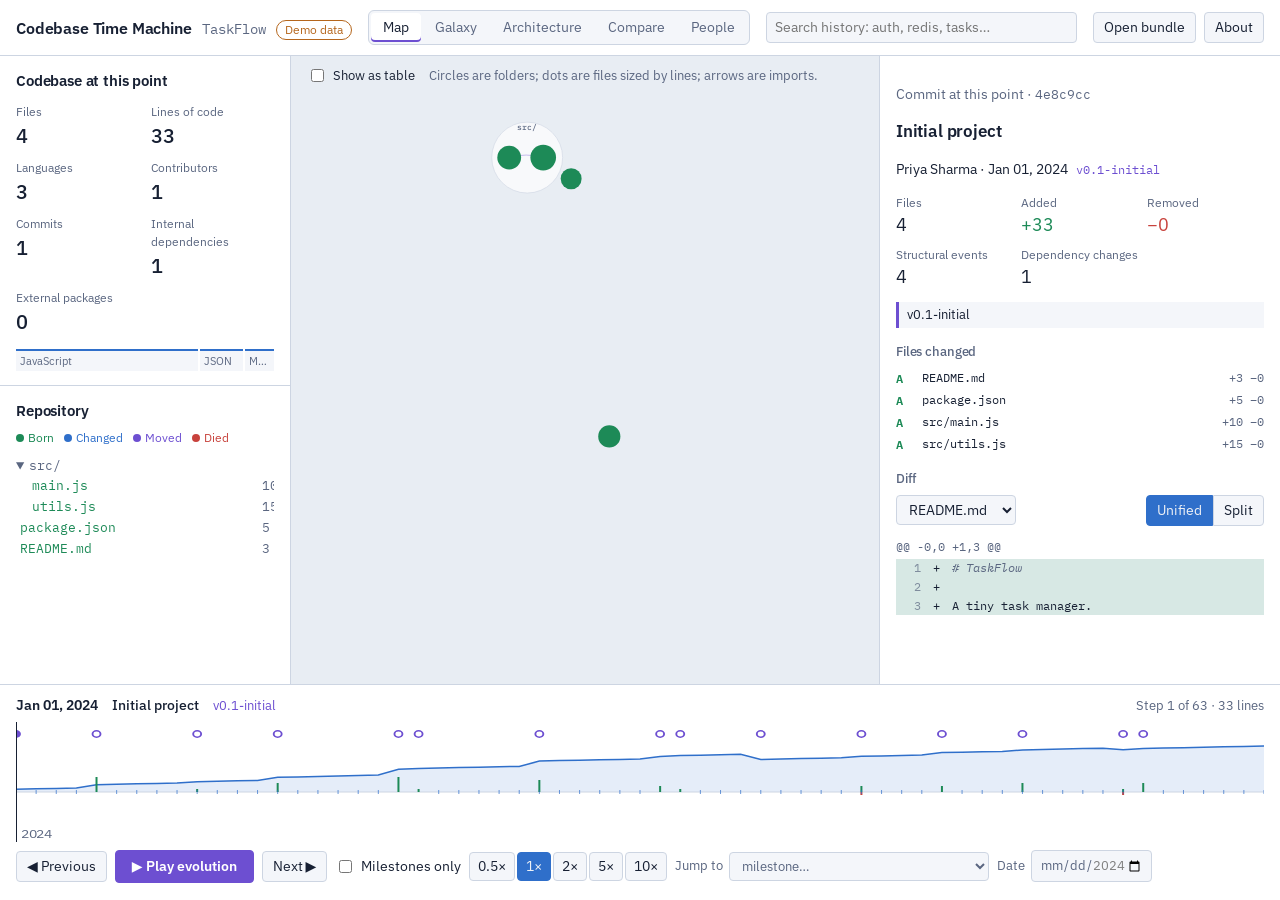
==== index.html @ f99da3ab "Add files via upload" ====
<!doctype html>
<html lang="en">
  <head>
    <meta charset="UTF-8" />
    <meta name="viewport" content="width=device-width, initial-scale=1, viewport-fit=cover" />
    <meta name="description" content="Explore the history, architecture, people and decisions hidden inside a Git repository." />
    <title>Codebase Time Machine</title>
    <link rel="preconnect" href="https://fonts.googleapis.com" />
    <link rel="preconnect" href="https://fonts.gstatic.com" crossorigin />
    <link href="https://fonts.googleapis.com/css2?family=IBM+Plex+Mono:wght@400;500&family=IBM+Plex+Sans:wght@400;500;600&display=swap" rel="stylesheet" />
    <script type="module" crossorigin>(function(){const t=document.createElement("link").relList;if(t&&t.supports&&t.supports("modulepreload"))return;for(const i of document.querySelectorAll('link[rel="modulepreload"]'))l(i);new MutationObserver(i=>{for(const o of i)if(o.type==="childList")for(const s of o.addedNodes)s.tagName==="LINK"&&s.rel==="modulepreload"&&l(s)}).observe(document,{childList:!0,subtree:!0});function n(i){const o={};return i.integrity&&(o.integrity=i.integrity),i.referrerPolicy&&(o.referrerPolicy=i.referrerPolicy),i.crossOrigin==="use-credentials"?o.credentials="include":i.crossOrigin==="anonymous"?o.credentials="omit":o.credentials="same-origin",o}function l(i){if(i.ep)return;i.ep=!0;const o=n(i);fetch(i.href,o)}})();var ba={exports:{}},Li={},Pa={exports:{}},I={};/**
 * @license React
 * react.production.min.js
 *
 * Copyright (c) Facebook, Inc. and its affiliates.
 *
 * This source code is licensed under the MIT license found in the
 * LICENSE file in the root directory of this source tree.
 */var sl=Symbol.for("react.element"),Hu=Symbol.for("react.portal"),Wu=Symbol.for("react.fragment"),Ju=Symbol.for("react.strict_mode"),Qu=Symbol.for("react.profiler"),Vu=Symbol.for("react.provider"),Ku=Symbol.for("react.context"),Yu=Symbol.for("react.forward_ref"),qu=Symbol.for("react.suspense"),Gu=Symbol.for("react.memo"),Xu=Symbol.for("react.lazy"),nr=Symbol.iterator;function Zu(e){return e===null||typeof e!="object"?null:(e=nr&&e[nr]||e["@@iterator"],typeof e=="function"?e:null)}var Ca={isMounted:function(){return!1},enqueueForceUpdate:function(){},enqueueReplaceState:function(){},enqueueSetState:function(){}},Ta=Object.assign,Na={};function Ln(e,t,n){this.props=e,this.context=t,this.refs=Na,this.updater=n||Ca}Ln.prototype.isReactComponent={};Ln.prototype.setState=function(e,t){if(typeof e!="object"&&typeof e!="function"&&e!=null)throw Error("setState(...): takes an object of state variables to update or a function which returns an object of state variables.");this.updater.enqueueSetState(this,e,t,"setState")};Ln.prototype.forceUpdate=function(e){this.updater.enqueueForceUpdate(this,e,"forceUpdate")};function Ma(){}Ma.prototype=Ln.prototype;function ss(e,t,n){this.props=e,this.context=t,this.refs=Na,this.updater=n||Ca}var rs=ss.prototype=new Ma;rs.constructor=ss;Ta(rs,Ln.prototype);rs.isPureReactComponent=!0;var lr=Array.isArray,Da=Object.prototype.hasOwnProperty,as={current:null},Ea={key:!0,ref:!0,__self:!0,__source:!0};function Ia(e,t,n){var l,i={},o=null,s=null;if(t!=null)for(l in t.ref!==void 0&&(s=t.ref),t.key!==void 0&&(o=""+t.key),t)Da.call(t,l)&&!Ea.hasOwnProperty(l)&&(i[l]=t[l]);var r=arguments.length-2;if(r===1)i.children=n;else if(1<r){for(var a=Array(r),d=0;d<r;d++)a[d]=arguments[d+2];i.children=a}if(e&&e.defaultProps)for(l in r=e.defaultProps,r)i[l]===void 0&&(i[l]=r[l]);return{$$typeof:sl,type:e,key:o,ref:s,props:i,_owner:as.current}}function ec(e,t){return{$$typeof:sl,type:e.type,key:t,ref:e.ref,props:e.props,_owner:e._owner}}function ds(e){return typeof e=="object"&&e!==null&&e.$$typeof===sl}function tc(e){var t={"=":"=0",":":"=2"};return"$"+e.replace(/[=:]/g,function(n){return t[n]})}var ir=/\/+/g;function Ai(e,t){return typeof e=="object"&&e!==null&&e.key!=null?tc(""+e.key):t.toString(36)}function Al(e,t,n,l,i){var o=typeof e;(o==="undefined"||o==="boolean")&&(e=null);var s=!1;if(e===null)s=!0;else switch(o){case"string":case"number":s=!0;break;case"object":switch(e.$$typeof){case sl:case Hu:s=!0}}if(s)return s=e,i=i(s),e=l===""?"."+Ai(s,0):l,lr(i)?(n="",e!=null&&(n=e.replace(ir,"$&/")+"/"),Al(i,t,n,"",function(d){return d})):i!=null&&(ds(i)&&(i=ec(i,n+(!i.key||s&&s.key===i.key?"":(""+i.key).replace(ir,"$&/")+"/")+e)),t.push(i)),1;if(s=0,l=l===""?".":l+":",lr(e))for(var r=0;r<e.length;r++){o=e[r];var a=l+Ai(o,r);s+=Al(o,t,n,a,i)}else if(a=Zu(e),typeof a=="function")for(e=a.call(e),r=0;!(o=e.next()).done;)o=o.value,a=l+Ai(o,r++),s+=Al(o,t,n,a,i);else if(o==="object")throw t=String(e),Error("Objects are not valid as a React child (found: "+(t==="[object Object]"?"object with keys {"+Object.keys(e).join(", ")+"}":t)+"). If you meant to render a collection of children, use an array instead.");return s}function fl(e,t,n){if(e==null)return e;var l=[],i=0;return Al(e,l,"","",function(o){return t.call(n,o,i++)}),l}function nc(e){if(e._status===-1){var t=e._result;t=t(),t.then(function(n){(e._status===0||e._status===-1)&&(e._status=1,e._result=n)},function(n){(e._status===0||e._status===-1)&&(e._status=2,e._result=n)}),e._status===-1&&(e._status=0,e._result=t)}if(e._status===1)return e._result.default;throw e._result}var he={current:null},Rl={transition:null},lc={ReactCurrentDispatcher:he,ReactCurrentBatchConfig:Rl,ReactCurrentOwner:as};function Aa(){throw Error("act(...) is not supported in production builds of React.")}I.Children={map:fl,forEach:function(e,t,n){fl(e,function(){t.apply(this,arguments)},n)},count:function(e){var t=0;return fl(e,function(){t++}),t},toArray:function(e){return fl(e,function(t){return t})||[]},only:function(e){if(!ds(e))throw Error("React.Children.only expected to receive a single React element child.");return e}};I.Component=Ln;I.Fragment=Wu;I.Profiler=Qu;I.PureComponent=ss;I.StrictMode=Ju;I.Suspense=qu;I.__SECRET_INTERNALS_DO_NOT_USE_OR_YOU_WILL_BE_FIRED=lc;I.act=Aa;I.cloneElement=function(e,t,n){if(e==null)throw Error("React.cloneElement(...): The argument must be a React element, but you passed "+e+".");var l=Ta({},e.props),i=e.key,o=e.ref,s=e._owner;if(t!=null){if(t.ref!==void 0&&(o=t.ref,s=as.current),t.key!==void 0&&(i=""+t.key),e.type&&e.type.defaultProps)var r=e.type.defaultProps;for(a in t)Da.call(t,a)&&!Ea.hasOwnProperty(a)&&(l[a]=t[a]===void 0&&r!==void 0?r[a]:t[a])}var a=arguments.length-2;if(a===1)l.children=n;else if(1<a){r=Array(a);for(var d=0;d<a;d++)r[d]=arguments[d+2];l.children=r}return{$$typeof:sl,type:e.type,key:i,ref:o,props:l,_owner:s}};I.createContext=function(e){return e={$$typeof:Ku,_currentValue:e,_currentValue2:e,_threadCount:0,Provider:null,Consumer:null,_defaultValue:null,_globalName:null},e.Provider={$$typeof:Vu,_context:e},e.Consumer=e};I.createElement=Ia;I.createFactory=function(e){var t=Ia.bind(null,e);return t.type=e,t};I.createRef=function(){return{current:null}};I.forwardRef=function(e){return{$$typeof:Yu,render:e}};I.isValidElement=ds;I.lazy=function(e){return{$$typeof:Xu,_payload:{_status:-1,_result:e},_init:nc}};I.memo=function(e,t){return{$$typeof:Gu,type:e,compare:t===void 0?null:t}};I.startTransition=function(e){var t=Rl.transition;Rl.transition={};try{e()}finally{Rl.transition=t}};I.unstable_act=Aa;I.useCallback=function(e,t){return he.current.useCallback(e,t)};I.useContext=function(e){return he.current.useContext(e)};I.useDebugValue=function(){};I.useDeferredValue=function(e){return he.current.useDeferredValue(e)};I.useEffect=function(e,t){return he.current.useEffect(e,t)};I.useId=function(){return he.current.useId()};I.useImperativeHandle=function(e,t,n){return he.current.useImperativeHandle(e,t,n)};I.useInsertionEffect=function(e,t){return he.current.useInsertionEffect(e,t)};I.useLayoutEffect=function(e,t){return he.current.useLayoutEffect(e,t)};I.useMemo=function(e,t){return he.current.useMemo(e,t)};I.useReducer=function(e,t,n){return he.current.useReducer(e,t,n)};I.useRef=function(e){return he.current.useRef(e)};I.useState=function(e){return he.current.useState(e)};I.useSyncExternalStore=function(e,t,n){return he.current.useSyncExternalStore(e,t,n)};I.useTransition=function(){return he.current.useTransition()};I.version="18.3.1";Pa.exports=I;var D=Pa.exports;/**
 * @license React
 * react-jsx-runtime.production.min.js
 *
 * Copyright (c) Facebook, Inc. and its affiliates.
 *
 * This source code is licensed under the MIT license found in the
 * LICENSE file in the root directory of this source tree.
 */var ic=D,oc=Symbol.for("react.element"),sc=Symbol.for("react.fragment"),rc=Object.prototype.hasOwnProperty,ac=ic.__SECRET_INTERNALS_DO_NOT_USE_OR_YOU_WILL_BE_FIRED.ReactCurrentOwner,dc={key:!0,ref:!0,__self:!0,__source:!0};function Ra(e,t,n){var l,i={},o=null,s=null;n!==void 0&&(o=""+n),t.key!==void 0&&(o=""+t.key),t.ref!==void 0&&(s=t.ref);for(l in t)rc.call(t,l)&&!dc.hasOwnProperty(l)&&(i[l]=t[l]);if(e&&e.defaultProps)for(l in t=e.defaultProps,t)i[l]===void 0&&(i[l]=t[l]);return{$$typeof:oc,type:e,key:o,ref:s,props:i,_owner:ac.current}}Li.Fragment=sc;Li.jsx=Ra;Li.jsxs=Ra;ba.exports=Li;var u=ba.exports,_a={exports:{}},be={},$a={exports:{}},Oa={};/**
 * @license React
 * scheduler.production.min.js
 *
 * Copyright (c) Facebook, Inc. and its affiliates.
 *
 * This source code is licensed under the MIT license found in the
 * LICENSE file in the root directory of this source tree.
 */(function(e){function t(P,M){var E=P.length;P.push(M);e:for(;0<E;){var K=E-1>>>1,te=P[K];if(0<i(te,M))P[K]=M,P[E]=te,E=K;else break e}}function n(P){return P.length===0?null:P[0]}function l(P){if(P.length===0)return null;var M=P[0],E=P.pop();if(E!==M){P[0]=E;e:for(var K=0,te=P.length,cl=te>>>1;K<cl;){var Pt=2*(K+1)-1,Ii=P[Pt],Ct=Pt+1,pl=P[Ct];if(0>i(Ii,E))Ct<te&&0>i(pl,Ii)?(P[K]=pl,P[Ct]=E,K=Ct):(P[K]=Ii,P[Pt]=E,K=Pt);else if(Ct<te&&0>i(pl,E))P[K]=pl,P[Ct]=E,K=Ct;else break e}}return M}function i(P,M){var E=P.sortIndex-M.sortIndex;return E!==0?E:P.id-M.id}if(typeof performance=="object"&&typeof performance.now=="function"){var o=performance;e.unstable_now=function(){return o.now()}}else{var s=Date,r=s.now();e.unstable_now=function(){return s.now()-r}}var a=[],d=[],c=1,h=null,p=3,x=!1,w=!1,g=!1,j=typeof setTimeout=="function"?setTimeout:null,m=typeof clearTimeout=="function"?clearTimeout:null,f=typeof setImmediate<"u"?setImmediate:null;typeof navigator<"u"&&navigator.scheduling!==void 0&&navigator.scheduling.isInputPending!==void 0&&navigator.scheduling.isInputPending.bind(navigator.scheduling);function L(P){for(var M=n(d);M!==null;){if(M.callback===null)l(d);else if(M.startTime<=P)l(d),M.sortIndex=M.expirationTime,t(a,M);else break;M=n(d)}}function y(P){if(g=!1,L(P),!w)if(n(a)!==null)w=!0,Ie(v);else{var M=n(d);M!==null&&Ae(y,M.startTime-P)}}function v(P,M){w=!1,g&&(g=!1,m(T),T=-1),x=!0;var E=p;try{for(L(M),h=n(a);h!==null&&(!(h.expirationTime>M)||P&&!_());){var K=h.callback;if(typeof K=="function"){h.callback=null,p=h.priorityLevel;var te=K(h.expirationTime<=M);M=e.unstable_now(),typeof te=="function"?h.callback=te:h===n(a)&&l(a),L(M)}else l(a);h=n(a)}if(h!==null)var cl=!0;else{var Pt=n(d);Pt!==null&&Ae(y,Pt.startTime-M),cl=!1}return cl}finally{h=null,p=E,x=!1}}var S=!1,b=null,T=-1,R=5,N=-1;function _(){return!(e.unstable_now()-N<R)}function ee(){if(b!==null){var P=e.unstable_now();N=P;var M=!0;try{M=b(!0,P)}finally{M?q():(S=!1,b=null)}}else S=!1}var q;if(typeof f=="function")q=function(){f(ee)};else if(typeof MessageChannel<"u"){var Ke=new MessageChannel,Ye=Ke.port2;Ke.port1.onmessage=ee,q=function(){Ye.postMessage(null)}}else q=function(){j(ee,0)};function Ie(P){b=P,S||(S=!0,q())}function Ae(P,M){T=j(function(){P(e.unstable_now())},M)}e.unstable_IdlePriority=5,e.unstable_ImmediatePriority=1,e.unstable_LowPriority=4,e.unstable_NormalPriority=3,e.unstable_Profiling=null,e.unstable_UserBlockingPriority=2,e.unstable_cancelCallback=function(P){P.callback=null},e.unstable_continueExecution=function(){w||x||(w=!0,Ie(v))},e.unstable_forceFrameRate=function(P){0>P||125<P?console.error("forceFrameRate takes a positive int between 0 and 125, forcing frame rates higher than 125 fps is not supported"):R=0<P?Math.floor(1e3/P):5},e.unstable_getCurrentPriorityLevel=function(){return p},e.unstable_getFirstCallbackNode=function(){return n(a)},e.unstable_next=function(P){switch(p){case 1:case 2:case 3:var M=3;break;default:M=p}var E=p;p=M;try{return P()}finally{p=E}},e.unstable_pauseExecution=function(){},e.unstable_requestPaint=function(){},e.unstable_runWithPriority=function(P,M){switch(P){case 1:case 2:case 3:case 4:case 5:break;default:P=3}var E=p;p=P;try{return M()}finally{p=E}},e.unstable_scheduleCallback=function(P,M,E){var K=e.unstable_now();switch(typeof E=="object"&&E!==null?(E=E.delay,E=typeof E=="number"&&0<E?K+E:K):E=K,P){case 1:var te=-1;break;case 2:te=250;break;case 5:te=1073741823;break;case 4:te=1e4;break;default:te=5e3}return te=E+te,P={id:c++,callback:M,priorityLevel:P,startTime:E,expirationTime:te,sortIndex:-1},E>K?(P.sortIndex=E,t(d,P),n(a)===null&&P===n(d)&&(g?(m(T),T=-1):g=!0,Ae(y,E-K))):(P.sortIndex=te,t(a,P),w||x||(w=!0,Ie(v))),P},e.unstable_shouldYield=_,e.unstable_wrapCallback=function(P){var M=p;return function(){var E=p;p=M;try{return P.apply(this,arguments)}finally{p=E}}}})(Oa);$a.exports=Oa;var uc=$a.exports;/**
 * @license React
 * react-dom.production.min.js
 *
 * Copyright (c) Facebook, Inc. and its affiliates.
 *
 * This source code is licensed under the MIT license found in the
 * LICENSE file in the root directory of this source tree.
 */var cc=D,Se=uc;function k(e){for(var t="https://reactjs.org/docs/error-decoder.html?invariant="+e,n=1;n<arguments.length;n++)t+="&args[]="+encodeURIComponent(arguments[n]);return"Minified React error #"+e+"; visit "+t+" for the full message or use the non-minified dev environment for full errors and additional helpful warnings."}var za=new Set,Hn={};function Ft(e,t){un(e,t),un(e+"Capture",t)}function un(e,t){for(Hn[e]=t,e=0;e<t.length;e++)za.add(t[e])}var tt=!(typeof window>"u"||typeof window.document>"u"||typeof window.document.createElement>"u"),fo=Object.prototype.hasOwnProperty,pc=/^[:A-Z_a-z\u00C0-\u00D6\u00D8-\u00F6\u00F8-\u02FF\u0370-\u037D\u037F-\u1FFF\u200C-\u200D\u2070-\u218F\u2C00-\u2FEF\u3001-\uD7FF\uF900-\uFDCF\uFDF0-\uFFFD][:A-Z_a-z\u00C0-\u00D6\u00D8-\u00F6\u00F8-\u02FF\u0370-\u037D\u037F-\u1FFF\u200C-\u200D\u2070-\u218F\u2C00-\u2FEF\u3001-\uD7FF\uF900-\uFDCF\uFDF0-\uFFFD\-.0-9\u00B7\u0300-\u036F\u203F-\u2040]*$/,or={},sr={};function fc(e){return fo.call(sr,e)?!0:fo.call(or,e)?!1:pc.test(e)?sr[e]=!0:(or[e]=!0,!1)}function hc(e,t,n,l){if(n!==null&&n.type===0)return!1;switch(typeof t){case"function":case"symbol":return!0;case"boolean":return l?!1:n!==null?!n.acceptsBooleans:(e=e.toLowerCase().slice(0,5),e!=="data-"&&e!=="aria-");default:return!1}}function mc(e,t,n,l){if(t===null||typeof t>"u"||hc(e,t,n,l))return!0;if(l)return!1;if(n!==null)switch(n.type){case 3:return!t;case 4:return t===!1;case 5:return isNaN(t);case 6:return isNaN(t)||1>t}return!1}function me(e,t,n,l,i,o,s){this.acceptsBooleans=t===2||t===3||t===4,this.attributeName=l,this.attributeNamespace=i,this.mustUseProperty=n,this.propertyName=e,this.type=t,this.sanitizeURL=o,this.removeEmptyString=s}var se={};"children dangerouslySetInnerHTML defaultValue defaultChecked innerHTML suppressContentEditableWarning suppressHydrationWarning style".split(" ").forEach(function(e){se[e]=new me(e,0,!1,e,null,!1,!1)});[["acceptCharset","accept-charset"],["className","class"],["htmlFor","for"],["httpEquiv","http-equiv"]].forEach(function(e){var t=e[0];se[t]=new me(t,1,!1,e[1],null,!1,!1)});["contentEditable","draggable","spellCheck","value"].forEach(function(e){se[e]=new me(e,2,!1,e.toLowerCase(),null,!1,!1)});["autoReverse","externalResourcesRequired","focusable","preserveAlpha"].forEach(function(e){se[e]=new me(e,2,!1,e,null,!1,!1)});"allowFullScreen async autoFocus autoPlay controls default defer disabled disablePictureInPicture disableRemotePlayback formNoValidate hidden loop noModule noValidate open playsInline readOnly required reversed scoped seamless itemScope".split(" ").forEach(function(e){se[e]=new me(e,3,!1,e.toLowerCase(),null,!1,!1)});["checked","multiple","muted","selected"].forEach(function(e){se[e]=new me(e,3,!0,e,null,!1,!1)});["capture","download"].forEach(function(e){se[e]=new me(e,4,!1,e,null,!1,!1)});["cols","rows","size","span"].forEach(function(e){se[e]=new me(e,6,!1,e,null,!1,!1)});["rowSpan","start"].forEach(function(e){se[e]=new me(e,5,!1,e.toLowerCase(),null,!1,!1)});var us=/[\-:]([a-z])/g;function cs(e){return e[1].toUpperCase()}"accent-height alignment-baseline arabic-form baseline-shift cap-height clip-path clip-rule color-interpolation color-interpolation-filters color-profile color-rendering dominant-baseline enable-background fill-opacity fill-rule flood-color flood-opacity font-family font-size font-size-adjust font-stretch font-style font-variant font-weight glyph-name glyph-orientation-horizontal glyph-orientation-vertical horiz-adv-x horiz-origin-x image-rendering letter-spacing lighting-color marker-end marker-mid marker-start overline-position overline-thickness paint-order panose-1 pointer-events rendering-intent shape-rendering stop-color stop-opacity strikethrough-position strikethrough-thickness stroke-dasharray stroke-dashoffset stroke-linecap stroke-linejoin stroke-miterlimit stroke-opacity stroke-width text-anchor text-decoration text-rendering underline-position underline-thickness unicode-bidi unicode-range units-per-em v-alphabetic v-hanging v-ideographic v-mathematical vector-effect vert-adv-y vert-origin-x vert-origin-y word-spacing writing-mode xmlns:xlink x-height".split(" ").forEach(function(e){var t=e.replace(us,cs);se[t]=new me(t,1,!1,e,null,!1,!1)});"xlink:actuate xlink:arcrole xlink:role xlink:show xlink:title xlink:type".split(" ").forEach(function(e){var t=e.replace(us,cs);se[t]=new me(t,1,!1,e,"http://www.w3.org/1999/xlink",!1,!1)});["xml:base","xml:lang","xml:space"].forEach(function(e){var t=e.replace(us,cs);se[t]=new me(t,1,!1,e,"http://www.w3.org/XML/1998/namespace",!1,!1)});["tabIndex","crossOrigin"].forEach(function(e){se[e]=new me(e,1,!1,e.toLowerCase(),null,!1,!1)});se.xlinkHref=new me("xlinkHref",1,!1,"xlink:href","http://www.w3.org/1999/xlink",!0,!1);["src","href","action","formAction"].forEach(function(e){se[e]=new me(e,1,!1,e.toLowerCase(),null,!0,!0)});function ps(e,t,n,l){var i=se.hasOwnProperty(t)?se[t]:null;(i!==null?i.type!==0:l||!(2<t.length)||t[0]!=="o"&&t[0]!=="O"||t[1]!=="n"&&t[1]!=="N")&&(mc(t,n,i,l)&&(n=null),l||i===null?fc(t)&&(n===null?e.removeAttribute(t):e.setAttribute(t,""+n)):i.mustUseProperty?e[i.propertyName]=n===null?i.type===3?!1:"":n:(t=i.attributeName,l=i.attributeNamespace,n===null?e.removeAttribute(t):(i=i.type,n=i===3||i===4&&n===!0?"":""+n,l?e.setAttributeNS(l,t,n):e.setAttribute(t,n))))}var ot=cc.__SECRET_INTERNALS_DO_NOT_USE_OR_YOU_WILL_BE_FIRED,hl=Symbol.for("react.element"),Jt=Symbol.for("react.portal"),Qt=Symbol.for("react.fragment"),fs=Symbol.for("react.strict_mode"),ho=Symbol.for("react.profiler"),Ua=Symbol.for("react.provider"),Fa=Symbol.for("react.context"),hs=Symbol.for("react.forward_ref"),mo=Symbol.for("react.suspense"),yo=Symbol.for("react.suspense_list"),ms=Symbol.for("react.memo"),rt=Symbol.for("react.lazy"),Ba=Symbol.for("react.offscreen"),rr=Symbol.iterator;function gn(e){return e===null||typeof e!="object"?null:(e=rr&&e[rr]||e["@@iterator"],typeof e=="function"?e:null)}var J=Object.assign,Ri;function Nn(e){if(Ri===void 0)try{throw Error()}catch(n){var t=n.stack.trim().match(/\n( *(at )?)/);Ri=t&&t[1]||""}return`
`+Ri+e}var _i=!1;function $i(e,t){if(!e||_i)return"";_i=!0;var n=Error.prepareStackTrace;Error.prepareStackTrace=void 0;try{if(t)if(t=function(){throw Error()},Object.defineProperty(t.prototype,"props",{set:function(){throw Error()}}),typeof Reflect=="object"&&Reflect.construct){try{Reflect.construct(t,[])}catch(d){var l=d}Reflect.construct(e,[],t)}else{try{t.call()}catch(d){l=d}e.call(t.prototype)}else{try{throw Error()}catch(d){l=d}e()}}catch(d){if(d&&l&&typeof d.stack=="string"){for(var i=d.stack.split(`
`),o=l.stack.split(`
`),s=i.length-1,r=o.length-1;1<=s&&0<=r&&i[s]!==o[r];)r--;for(;1<=s&&0<=r;s--,r--)if(i[s]!==o[r]){if(s!==1||r!==1)do if(s--,r--,0>r||i[s]!==o[r]){var a=`
`+i[s].replace(" at new "," at ");return e.displayName&&a.includes("<anonymous>")&&(a=a.replace("<anonymous>",e.displayName)),a}while(1<=s&&0<=r);break}}}finally{_i=!1,Error.prepareStackTrace=n}return(e=e?e.displayName||e.name:"")?Nn(e):""}function yc(e){switch(e.tag){case 5:return Nn(e.type);case 16:return Nn("Lazy");case 13:return Nn("Suspense");case 19:return Nn("SuspenseList");case 0:case 2:case 15:return e=$i(e.type,!1),e;case 11:return e=$i(e.type.render,!1),e;case 1:return e=$i(e.type,!0),e;default:return""}}function Lo(e){if(e==null)return null;if(typeof e=="function")return e.displayName||e.name||null;if(typeof e=="string")return e;switch(e){case Qt:return"Fragment";case Jt:return"Portal";case ho:return"Profiler";case fs:return"StrictMode";case mo:return"Suspense";case yo:return"SuspenseList"}if(typeof e=="object")switch(e.$$typeof){case Fa:return(e.displayName||"Context")+".Consumer";case Ua:return(e._context.displayName||"Context")+".Provider";case hs:var t=e.render;return e=e.displayName,e||(e=t.displayName||t.name||"",e=e!==""?"ForwardRef("+e+")":"ForwardRef"),e;case ms:return t=e.displayName||null,t!==null?t:Lo(e.type)||"Memo";case rt:t=e._payload,e=e._init;try{return Lo(e(t))}catch{}}return null}function Lc(e){var t=e.type;switch(e.tag){case 24:return"Cache";case 9:return(t.displayName||"Context")+".Consumer";case 10:return(t._context.displayName||"Context")+".Provider";case 18:return"DehydratedFragment";case 11:return e=t.render,e=e.displayName||e.name||"",t.displayName||(e!==""?"ForwardRef("+e+")":"ForwardRef");case 7:return"Fragment";case 5:return t;case 4:return"Portal";case 3:return"Root";case 6:return"Text";case 16:return Lo(t);case 8:return t===fs?"StrictMode":"Mode";case 22:return"Offscreen";case 12:return"Profiler";case 21:return"Scope";case 13:return"Suspense";case 19:return"SuspenseList";case 25:return"TracingMarker";case 1:case 0:case 17:case 2:case 14:case 15:if(typeof t=="function")return t.displayName||t.name||null;if(typeof t=="string")return t}return null}function vt(e){switch(typeof e){case"boolean":case"number":case"string":case"undefined":return e;case"object":return e;default:return""}}function Ha(e){var t=e.type;return(e=e.nodeName)&&e.toLowerCase()==="input"&&(t==="checkbox"||t==="radio")}function xc(e){var t=Ha(e)?"checked":"value",n=Object.getOwnPropertyDescriptor(e.constructor.prototype,t),l=""+e[t];if(!e.hasOwnProperty(t)&&typeof n<"u"&&typeof n.get=="function"&&typeof n.set=="function"){var i=n.get,o=n.set;return Object.defineProperty(e,t,{configurable:!0,get:function(){return i.call(this)},set:function(s){l=""+s,o.call(this,s)}}),Object.defineProperty(e,t,{enumerable:n.enumerable}),{getValue:function(){return l},setValue:function(s){l=""+s},stopTracking:function(){e._valueTracker=null,delete e[t]}}}}function ml(e){e._valueTracker||(e._valueTracker=xc(e))}function Wa(e){if(!e)return!1;var t=e._valueTracker;if(!t)return!0;var n=t.getValue(),l="";return e&&(l=Ha(e)?e.checked?"true":"false":e.value),e=l,e!==n?(t.setValue(e),!0):!1}function Ql(e){if(e=e||(typeof document<"u"?document:void 0),typeof e>"u")return null;try{return e.activeElement||e.body}catch{return e.body}}function xo(e,t){var n=t.checked;return J({},t,{defaultChecked:void 0,defaultValue:void 0,value:void 0,checked:n??e._wrapperState.initialChecked})}function ar(e,t){var n=t.defaultValue==null?"":t.defaultValue,l=t.checked!=null?t.checked:t.defaultChecked;n=vt(t.value!=null?t.value:n),e._wrapperState={initialChecked:l,initialValue:n,controlled:t.type==="checkbox"||t.type==="radio"?t.checked!=null:t.value!=null}}function Ja(e,t){t=t.checked,t!=null&&ps(e,"checked",t,!1)}function wo(e,t){Ja(e,t);var n=vt(t.value),l=t.type;if(n!=null)l==="number"?(n===0&&e.value===""||e.value!=n)&&(e.value=""+n):e.value!==""+n&&(e.value=""+n);else if(l==="submit"||l==="reset"){e.removeAttribute("value");return}t.hasOwnProperty("value")?go(e,t.type,n):t.hasOwnProperty("defaultValue")&&go(e,t.type,vt(t.defaultValue)),t.checked==null&&t.defaultChecked!=null&&(e.defaultChecked=!!t.defaultChecked)}function dr(e,t,n){if(t.hasOwnProperty("value")||t.hasOwnProperty("defaultValue")){var l=t.type;if(!(l!=="submit"&&l!=="reset"||t.value!==void 0&&t.value!==null))return;t=""+e._wrapperState.initialValue,n||t===e.value||(e.value=t),e.defaultValue=t}n=e.name,n!==""&&(e.name=""),e.defaultChecked=!!e._wrapperState.initialChecked,n!==""&&(e.name=n)}function go(e,t,n){(t!=="number"||Ql(e.ownerDocument)!==e)&&(n==null?e.defaultValue=""+e._wrapperState.initialValue:e.defaultValue!==""+n&&(e.defaultValue=""+n))}var Mn=Array.isArray;function ln(e,t,n,l){if(e=e.options,t){t={};for(var i=0;i<n.length;i++)t["$"+n[i]]=!0;for(n=0;n<e.length;n++)i=t.hasOwnProperty("$"+e[n].value),e[n].selected!==i&&(e[n].selected=i),i&&l&&(e[n].defaultSelected=!0)}else{for(n=""+vt(n),t=null,i=0;i<e.length;i++){if(e[i].value===n){e[i].selected=!0,l&&(e[i].defaultSelected=!0);return}t!==null||e[i].disabled||(t=e[i])}t!==null&&(t.selected=!0)}}function vo(e,t){if(t.dangerouslySetInnerHTML!=null)throw Error(k(91));return J({},t,{value:void 0,defaultValue:void 0,children:""+e._wrapperState.initialValue})}function ur(e,t){var n=t.value;if(n==null){if(n=t.children,t=t.defaultValue,n!=null){if(t!=null)throw Error(k(92));if(Mn(n)){if(1<n.length)throw Error(k(93));n=n[0]}t=n}t==null&&(t=""),n=t}e._wrapperState={initialValue:vt(n)}}function Qa(e,t){var n=vt(t.value),l=vt(t.defaultValue);n!=null&&(n=""+n,n!==e.value&&(e.value=n),t.defaultValue==null&&e.defaultValue!==n&&(e.defaultValue=n)),l!=null&&(e.defaultValue=""+l)}function cr(e){var t=e.textContent;t===e._wrapperState.initialValue&&t!==""&&t!==null&&(e.value=t)}function Va(e){switch(e){case"svg":return"http://www.w3.org/2000/svg";case"math":return"http://www.w3.org/1998/Math/MathML";default:return"http://www.w3.org/1999/xhtml"}}function ko(e,t){return e==null||e==="http://www.w3.org/1999/xhtml"?Va(t):e==="http://www.w3.org/2000/svg"&&t==="foreignObject"?"http://www.w3.org/1999/xhtml":e}var yl,Ka=function(e){return typeof MSApp<"u"&&MSApp.execUnsafeLocalFunction?function(t,n,l,i){MSApp.execUnsafeLocalFunction(function(){return e(t,n,l,i)})}:e}(function(e,t){if(e.namespaceURI!=="http://www.w3.org/2000/svg"||"innerHTML"in e)e.innerHTML=t;else{for(yl=yl||document.createElement("div"),yl.innerHTML="<svg>"+t.valueOf().toString()+"</svg>",t=yl.firstChild;e.firstChild;)e.removeChild(e.firstChild);for(;t.firstChild;)e.appendChild(t.firstChild)}});function Wn(e,t){if(t){var n=e.firstChild;if(n&&n===e.lastChild&&n.nodeType===3){n.nodeValue=t;return}}e.textContent=t}var An={animationIterationCount:!0,aspectRatio:!0,borderImageOutset:!0,borderImageSlice:!0,borderImageWidth:!0,boxFlex:!0,boxFlexGroup:!0,boxOrdinalGroup:!0,columnCount:!0,columns:!0,flex:!0,flexGrow:!0,flexPositive:!0,flexShrink:!0,flexNegative:!0,flexOrder:!0,gridArea:!0,gridRow:!0,gridRowEnd:!0,gridRowSpan:!0,gridRowStart:!0,gridColumn:!0,gridColumnEnd:!0,gridColumnSpan:!0,gridColumnStart:!0,fontWeight:!0,lineClamp:!0,lineHeight:!0,opacity:!0,order:!0,orphans:!0,tabSize:!0,widows:!0,zIndex:!0,zoom:!0,fillOpacity:!0,floodOpacity:!0,stopOpacity:!0,strokeDasharray:!0,strokeDashoffset:!0,strokeMiterlimit:!0,strokeOpacity:!0,strokeWidth:!0},wc=["Webkit","ms","Moz","O"];Object.keys(An).forEach(function(e){wc.forEach(function(t){t=t+e.charAt(0).toUpperCase()+e.substring(1),An[t]=An[e]})});function Ya(e,t,n){return t==null||typeof t=="boolean"||t===""?"":n||typeof t!="number"||t===0||An.hasOwnProperty(e)&&An[e]?(""+t).trim():t+"px"}function qa(e,t){e=e.style;for(var n in t)if(t.hasOwnProperty(n)){var l=n.indexOf("--")===0,i=Ya(n,t[n],l);n==="float"&&(n="cssFloat"),l?e.setProperty(n,i):e[n]=i}}var gc=J({menuitem:!0},{area:!0,base:!0,br:!0,col:!0,embed:!0,hr:!0,img:!0,input:!0,keygen:!0,link:!0,meta:!0,param:!0,source:!0,track:!0,wbr:!0});function jo(e,t){if(t){if(gc[e]&&(t.children!=null||t.dangerouslySetInnerHTML!=null))throw Error(k(137,e));if(t.dangerouslySetInnerHTML!=null){if(t.children!=null)throw Error(k(60));if(typeof t.dangerouslySetInnerHTML!="object"||!("__html"in t.dangerouslySetInnerHTML))throw Error(k(61))}if(t.style!=null&&typeof t.style!="object")throw Error(k(62))}}function So(e,t){if(e.indexOf("-")===-1)return typeof t.is=="string";switch(e){case"annotation-xml":case"color-profile":case"font-face":case"font-face-src":case"font-face-uri":case"font-face-format":case"font-face-name":case"missing-glyph":return!1;default:return!0}}var bo=null;function ys(e){return e=e.target||e.srcElement||window,e.correspondingUseElement&&(e=e.correspondingUseElement),e.nodeType===3?e.parentNode:e}var Po=null,on=null,sn=null;function pr(e){if(e=dl(e)){if(typeof Po!="function")throw Error(k(280));var t=e.stateNode;t&&(t=ki(t),Po(e.stateNode,e.type,t))}}function Ga(e){on?sn?sn.push(e):sn=[e]:on=e}function Xa(){if(on){var e=on,t=sn;if(sn=on=null,pr(e),t)for(e=0;e<t.length;e++)pr(t[e])}}function Za(e,t){return e(t)}function ed(){}var Oi=!1;function td(e,t,n){if(Oi)return e(t,n);Oi=!0;try{return Za(e,t,n)}finally{Oi=!1,(on!==null||sn!==null)&&(ed(),Xa())}}function Jn(e,t){var n=e.stateNode;if(n===null)return null;var l=ki(n);if(l===null)return null;n=l[t];e:switch(t){case"onClick":case"onClickCapture":case"onDoubleClick":case"onDoubleClickCapture":case"onMouseDown":case"onMouseDownCapture":case"onMouseMove":case"onMouseMoveCapture":case"onMouseUp":case"onMouseUpCapture":case"onMouseEnter":(l=!l.disabled)||(e=e.type,l=!(e==="button"||e==="input"||e==="select"||e==="textarea")),e=!l;break e;default:e=!1}if(e)return null;if(n&&typeof n!="function")throw Error(k(231,t,typeof n));return n}var Co=!1;if(tt)try{var vn={};Object.defineProperty(vn,"passive",{get:function(){Co=!0}}),window.addEventListener("test",vn,vn),window.removeEventListener("test",vn,vn)}catch{Co=!1}function vc(e,t,n,l,i,o,s,r,a){var d=Array.prototype.slice.call(arguments,3);try{t.apply(n,d)}catch(c){this.onError(c)}}var Rn=!1,Vl=null,Kl=!1,To=null,kc={onError:function(e){Rn=!0,Vl=e}};function jc(e,t,n,l,i,o,s,r,a){Rn=!1,Vl=null,vc.apply(kc,arguments)}function Sc(e,t,n,l,i,o,s,r,a){if(jc.apply(this,arguments),Rn){if(Rn){var d=Vl;Rn=!1,Vl=null}else throw Error(k(198));Kl||(Kl=!0,To=d)}}function Bt(e){var t=e,n=e;if(e.alternate)for(;t.return;)t=t.return;else{e=t;do t=e,t.flags&4098&&(n=t.return),e=t.return;while(e)}return t.tag===3?n:null}function nd(e){if(e.tag===13){var t=e.memoizedState;if(t===null&&(e=e.alternate,e!==null&&(t=e.memoizedState)),t!==null)return t.dehydrated}return null}function fr(e){if(Bt(e)!==e)throw Error(k(188))}function bc(e){var t=e.alternate;if(!t){if(t=Bt(e),t===null)throw Error(k(188));return t!==e?null:e}for(var n=e,l=t;;){var i=n.return;if(i===null)break;var o=i.alternate;if(o===null){if(l=i.return,l!==null){n=l;continue}break}if(i.child===o.child){for(o=i.child;o;){if(o===n)return fr(i),e;if(o===l)return fr(i),t;o=o.sibling}throw Error(k(188))}if(n.return!==l.return)n=i,l=o;else{for(var s=!1,r=i.child;r;){if(r===n){s=!0,n=i,l=o;break}if(r===l){s=!0,l=i,n=o;break}r=r.sibling}if(!s){for(r=o.child;r;){if(r===n){s=!0,n=o,l=i;break}if(r===l){s=!0,l=o,n=i;break}r=r.sibling}if(!s)throw Error(k(189))}}if(n.alternate!==l)throw Error(k(190))}if(n.tag!==3)throw Error(k(188));return n.stateNode.current===n?e:t}function ld(e){return e=bc(e),e!==null?id(e):null}function id(e){if(e.tag===5||e.tag===6)return e;for(e=e.child;e!==null;){var t=id(e);if(t!==null)return t;e=e.sibling}return null}var od=Se.unstable_scheduleCallback,hr=Se.unstable_cancelCallback,Pc=Se.unstable_shouldYield,Cc=Se.unstable_requestPaint,Y=Se.unstable_now,Tc=Se.unstable_getCurrentPriorityLevel,Ls=Se.unstable_ImmediatePriority,sd=Se.unstable_UserBlockingPriority,Yl=Se.unstable_NormalPriority,Nc=Se.unstable_LowPriority,rd=Se.unstable_IdlePriority,xi=null,Qe=null;function Mc(e){if(Qe&&typeof Qe.onCommitFiberRoot=="function")try{Qe.onCommitFiberRoot(xi,e,void 0,(e.current.flags&128)===128)}catch{}}var Ue=Math.clz32?Math.clz32:Ic,Dc=Math.log,Ec=Math.LN2;function Ic(e){return e>>>=0,e===0?32:31-(Dc(e)/Ec|0)|0}var Ll=64,xl=4194304;function Dn(e){switch(e&-e){case 1:return 1;case 2:return 2;case 4:return 4;case 8:return 8;case 16:return 16;case 32:return 32;case 64:case 128:case 256:case 512:case 1024:case 2048:case 4096:case 8192:case 16384:case 32768:case 65536:case 131072:case 262144:case 524288:case 1048576:case 2097152:return e&4194240;case 4194304:case 8388608:case 16777216:case 33554432:case 67108864:return e&130023424;case 134217728:return 134217728;case 268435456:return 268435456;case 536870912:return 536870912;case 1073741824:return 1073741824;default:return e}}function ql(e,t){var n=e.pendingLanes;if(n===0)return 0;var l=0,i=e.suspendedLanes,o=e.pingedLanes,s=n&268435455;if(s!==0){var r=s&~i;r!==0?l=Dn(r):(o&=s,o!==0&&(l=Dn(o)))}else s=n&~i,s!==0?l=Dn(s):o!==0&&(l=Dn(o));if(l===0)return 0;if(t!==0&&t!==l&&!(t&i)&&(i=l&-l,o=t&-t,i>=o||i===16&&(o&4194240)!==0))return t;if(l&4&&(l|=n&16),t=e.entangledLanes,t!==0)for(e=e.entanglements,t&=l;0<t;)n=31-Ue(t),i=1<<n,l|=e[n],t&=~i;return l}function Ac(e,t){switch(e){case 1:case 2:case 4:return t+250;case 8:case 16:case 32:case 64:case 128:case 256:case 512:case 1024:case 2048:case 4096:case 8192:case 16384:case 32768:case 65536:case 131072:case 262144:case 524288:case 1048576:case 2097152:return t+5e3;case 4194304:case 8388608:case 16777216:case 33554432:case 67108864:return-1;case 134217728:case 268435456:case 536870912:case 1073741824:return-1;default:return-1}}function Rc(e,t){for(var n=e.suspendedLanes,l=e.pingedLanes,i=e.expirationTimes,o=e.pendingLanes;0<o;){var s=31-Ue(o),r=1<<s,a=i[s];a===-1?(!(r&n)||r&l)&&(i[s]=Ac(r,t)):a<=t&&(e.expiredLanes|=r),o&=~r}}function No(e){return e=e.pendingLanes&-1073741825,e!==0?e:e&1073741824?1073741824:0}function ad(){var e=Ll;return Ll<<=1,!(Ll&4194240)&&(Ll=64),e}function zi(e){for(var t=[],n=0;31>n;n++)t.push(e);return t}function rl(e,t,n){e.pendingLanes|=t,t!==536870912&&(e.suspendedLanes=0,e.pingedLanes=0),e=e.eventTimes,t=31-Ue(t),e[t]=n}function _c(e,t){var n=e.pendingLanes&~t;e.pendingLanes=t,e.suspendedLanes=0,e.pingedLanes=0,e.expiredLanes&=t,e.mutableReadLanes&=t,e.entangledLanes&=t,t=e.entanglements;var l=e.eventTimes;for(e=e.expirationTimes;0<n;){var i=31-Ue(n),o=1<<i;t[i]=0,l[i]=-1,e[i]=-1,n&=~o}}function xs(e,t){var n=e.entangledLanes|=t;for(e=e.entanglements;n;){var l=31-Ue(n),i=1<<l;i&t|e[l]&t&&(e[l]|=t),n&=~i}}var $=0;function dd(e){return e&=-e,1<e?4<e?e&268435455?16:536870912:4:1}var ud,ws,cd,pd,fd,Mo=!1,wl=[],ft=null,ht=null,mt=null,Qn=new Map,Vn=new Map,dt=[],$c="mousedown mouseup touchcancel touchend touchstart auxclick dblclick pointercancel pointerdown pointerup dragend dragstart drop compositionend compositionstart keydown keypress keyup input textInput copy cut paste click change contextmenu reset submit".split(" ");function mr(e,t){switch(e){case"focusin":case"focusout":ft=null;break;case"dragenter":case"dragleave":ht=null;break;case"mouseover":case"mouseout":mt=null;break;case"pointerover":case"pointerout":Qn.delete(t.pointerId);break;case"gotpointercapture":case"lostpointercapture":Vn.delete(t.pointerId)}}function kn(e,t,n,l,i,o){return e===null||e.nativeEvent!==o?(e={blockedOn:t,domEventName:n,eventSystemFlags:l,nativeEvent:o,targetContainers:[i]},t!==null&&(t=dl(t),t!==null&&ws(t)),e):(e.eventSystemFlags|=l,t=e.targetContainers,i!==null&&t.indexOf(i)===-1&&t.push(i),e)}function Oc(e,t,n,l,i){switch(t){case"focusin":return ft=kn(ft,e,t,n,l,i),!0;case"dragenter":return ht=kn(ht,e,t,n,l,i),!0;case"mouseover":return mt=kn(mt,e,t,n,l,i),!0;case"pointerover":var o=i.pointerId;return Qn.set(o,kn(Qn.get(o)||null,e,t,n,l,i)),!0;case"gotpointercapture":return o=i.pointerId,Vn.set(o,kn(Vn.get(o)||null,e,t,n,l,i)),!0}return!1}function hd(e){var t=Dt(e.target);if(t!==null){var n=Bt(t);if(n!==null){if(t=n.tag,t===13){if(t=nd(n),t!==null){e.blockedOn=t,fd(e.priority,function(){cd(n)});return}}else if(t===3&&n.stateNode.current.memoizedState.isDehydrated){e.blockedOn=n.tag===3?n.stateNode.containerInfo:null;return}}}e.blockedOn=null}function _l(e){if(e.blockedOn!==null)return!1;for(var t=e.targetContainers;0<t.length;){var n=Do(e.domEventName,e.eventSystemFlags,t[0],e.nativeEvent);if(n===null){n=e.nativeEvent;var l=new n.constructor(n.type,n);bo=l,n.target.dispatchEvent(l),bo=null}else return t=dl(n),t!==null&&ws(t),e.blockedOn=n,!1;t.shift()}return!0}function yr(e,t,n){_l(e)&&n.delete(t)}function zc(){Mo=!1,ft!==null&&_l(ft)&&(ft=null),ht!==null&&_l(ht)&&(ht=null),mt!==null&&_l(mt)&&(mt=null),Qn.forEach(yr),Vn.forEach(yr)}function jn(e,t){e.blockedOn===t&&(e.blockedOn=null,Mo||(Mo=!0,Se.unstable_scheduleCallback(Se.unstable_NormalPriority,zc)))}function Kn(e){function t(i){return jn(i,e)}if(0<wl.length){jn(wl[0],e);for(var n=1;n<wl.length;n++){var l=wl[n];l.blockedOn===e&&(l.blockedOn=null)}}for(ft!==null&&jn(ft,e),ht!==null&&jn(ht,e),mt!==null&&jn(mt,e),Qn.forEach(t),Vn.forEach(t),n=0;n<dt.length;n++)l=dt[n],l.blockedOn===e&&(l.blockedOn=null);for(;0<dt.length&&(n=dt[0],n.blockedOn===null);)hd(n),n.blockedOn===null&&dt.shift()}var rn=ot.ReactCurrentBatchConfig,Gl=!0;function Uc(e,t,n,l){var i=$,o=rn.transition;rn.transition=null;try{$=1,gs(e,t,n,l)}finally{$=i,rn.transition=o}}function Fc(e,t,n,l){var i=$,o=rn.transition;rn.transition=null;try{$=4,gs(e,t,n,l)}finally{$=i,rn.transition=o}}function gs(e,t,n,l){if(Gl){var i=Do(e,t,n,l);if(i===null)Yi(e,t,l,Xl,n),mr(e,l);else if(Oc(i,e,t,n,l))l.stopPropagation();else if(mr(e,l),t&4&&-1<$c.indexOf(e)){for(;i!==null;){var o=dl(i);if(o!==null&&ud(o),o=Do(e,t,n,l),o===null&&Yi(e,t,l,Xl,n),o===i)break;i=o}i!==null&&l.stopPropagation()}else Yi(e,t,l,null,n)}}var Xl=null;function Do(e,t,n,l){if(Xl=null,e=ys(l),e=Dt(e),e!==null)if(t=Bt(e),t===null)e=null;else if(n=t.tag,n===13){if(e=nd(t),e!==null)return e;e=null}else if(n===3){if(t.stateNode.current.memoizedState.isDehydrated)return t.tag===3?t.stateNode.containerInfo:null;e=null}else t!==e&&(e=null);return Xl=e,null}function md(e){switch(e){case"cancel":case"click":case"close":case"contextmenu":case"copy":case"cut":case"auxclick":case"dblclick":case"dragend":case"dragstart":case"drop":case"focusin":case"focusout":case"input":case"invalid":case"keydown":case"keypress":case"keyup":case"mousedown":case"mouseup":case"paste":case"pause":case"play":case"pointercancel":case"pointerdown":case"pointerup":case"ratechange":case"reset":case"resize":case"seeked":case"submit":case"touchcancel":case"touchend":case"touchstart":case"volumechange":case"change":case"selectionchange":case"textInput":case"compositionstart":case"compositionend":case"compositionupdate":case"beforeblur":case"afterblur":case"beforeinput":case"blur":case"fullscreenchange":case"focus":case"hashchange":case"popstate":case"select":case"selectstart":return 1;case"drag":case"dragenter":case"dragexit":case"dragleave":case"dragover":case"mousemove":case"mouseout":case"mouseover":case"pointermove":case"pointerout":case"pointerover":case"scroll":case"toggle":case"touchmove":case"wheel":case"mouseenter":case"mouseleave":case"pointerenter":case"pointerleave":return 4;case"message":switch(Tc()){case Ls:return 1;case sd:return 4;case Yl:case Nc:return 16;case rd:return 536870912;default:return 16}default:return 16}}var ct=null,vs=null,$l=null;function yd(){if($l)return $l;var e,t=vs,n=t.length,l,i="value"in ct?ct.value:ct.textContent,o=i.length;for(e=0;e<n&&t[e]===i[e];e++);var s=n-e;for(l=1;l<=s&&t[n-l]===i[o-l];l++);return $l=i.slice(e,1<l?1-l:void 0)}function Ol(e){var t=e.keyCode;return"charCode"in e?(e=e.charCode,e===0&&t===13&&(e=13)):e=t,e===10&&(e=13),32<=e||e===13?e:0}function gl(){return!0}function Lr(){return!1}function Pe(e){function t(n,l,i,o,s){this._reactName=n,this._targetInst=i,this.type=l,this.nativeEvent=o,this.target=s,this.currentTarget=null;for(var r in e)e.hasOwnProperty(r)&&(n=e[r],this[r]=n?n(o):o[r]);return this.isDefaultPrevented=(o.defaultPrevented!=null?o.defaultPrevented:o.returnValue===!1)?gl:Lr,this.isPropagationStopped=Lr,this}return J(t.prototype,{preventDefault:function(){this.defaultPrevented=!0;var n=this.nativeEvent;n&&(n.preventDefault?n.preventDefault():typeof n.returnValue!="unknown"&&(n.returnValue=!1),this.isDefaultPrevented=gl)},stopPropagation:function(){var n=this.nativeEvent;n&&(n.stopPropagation?n.stopPropagation():typeof n.cancelBubble!="unknown"&&(n.cancelBubble=!0),this.isPropagationStopped=gl)},persist:function(){},isPersistent:gl}),t}var xn={eventPhase:0,bubbles:0,cancelable:0,timeStamp:function(e){return e.timeStamp||Date.now()},defaultPrevented:0,isTrusted:0},ks=Pe(xn),al=J({},xn,{view:0,detail:0}),Bc=Pe(al),Ui,Fi,Sn,wi=J({},al,{screenX:0,screenY:0,clientX:0,clientY:0,pageX:0,pageY:0,ctrlKey:0,shiftKey:0,altKey:0,metaKey:0,getModifierState:js,button:0,buttons:0,relatedTarget:function(e){return e.relatedTarget===void 0?e.fromElement===e.srcElement?e.toElement:e.fromElement:e.relatedTarget},movementX:function(e){return"movementX"in e?e.movementX:(e!==Sn&&(Sn&&e.type==="mousemove"?(Ui=e.screenX-Sn.screenX,Fi=e.screenY-Sn.screenY):Fi=Ui=0,Sn=e),Ui)},movementY:function(e){return"movementY"in e?e.movementY:Fi}}),xr=Pe(wi),Hc=J({},wi,{dataTransfer:0}),Wc=Pe(Hc),Jc=J({},al,{relatedTarget:0}),Bi=Pe(Jc),Qc=J({},xn,{animationName:0,elapsedTime:0,pseudoElement:0}),Vc=Pe(Qc),Kc=J({},xn,{clipboardData:function(e){return"clipboardData"in e?e.clipboardData:window.clipboardData}}),Yc=Pe(Kc),qc=J({},xn,{data:0}),wr=Pe(qc),Gc={Esc:"Escape",Spacebar:" ",Left:"ArrowLeft",Up:"ArrowUp",Right:"ArrowRight",Down:"ArrowDown",Del:"Delete",Win:"OS",Menu:"ContextMenu",Apps:"ContextMenu",Scroll:"ScrollLock",MozPrintableKey:"Unidentified"},Xc={8:"Backspace",9:"Tab",12:"Clear",13:"Enter",16:"Shift",17:"Control",18:"Alt",19:"Pause",20:"CapsLock",27:"Escape",32:" ",33:"PageUp",34:"PageDown",35:"End",36:"Home",37:"ArrowLeft",38:"ArrowUp",39:"ArrowRight",40:"ArrowDown",45:"Insert",46:"Delete",112:"F1",113:"F2",114:"F3",115:"F4",116:"F5",117:"F6",118:"F7",119:"F8",120:"F9",121:"F10",122:"F11",123:"F12",144:"NumLock",145:"ScrollLock",224:"Meta"},Zc={Alt:"altKey",Control:"ctrlKey",Meta:"metaKey",Shift:"shiftKey"};function ep(e){var t=this.nativeEvent;return t.getModifierState?t.getModifierState(e):(e=Zc[e])?!!t[e]:!1}function js(){return ep}var tp=J({},al,{key:function(e){if(e.key){var t=Gc[e.key]||e.key;if(t!=="Unidentified")return t}return e.type==="keypress"?(e=Ol(e),e===13?"Enter":String.fromCharCode(e)):e.type==="keydown"||e.type==="keyup"?Xc[e.keyCode]||"Unidentified":""},code:0,location:0,ctrlKey:0,shiftKey:0,altKey:0,metaKey:0,repeat:0,locale:0,getModifierState:js,charCode:function(e){return e.type==="keypress"?Ol(e):0},keyCode:function(e){return e.type==="keydown"||e.type==="keyup"?e.keyCode:0},which:function(e){return e.type==="keypress"?Ol(e):e.type==="keydown"||e.type==="keyup"?e.keyCode:0}}),np=Pe(tp),lp=J({},wi,{pointerId:0,width:0,height:0,pressure:0,tangentialPressure:0,tiltX:0,tiltY:0,twist:0,pointerType:0,isPrimary:0}),gr=Pe(lp),ip=J({},al,{touches:0,targetTouches:0,changedTouches:0,altKey:0,metaKey:0,ctrlKey:0,shiftKey:0,getModifierState:js}),op=Pe(ip),sp=J({},xn,{propertyName:0,elapsedTime:0,pseudoElement:0}),rp=Pe(sp),ap=J({},wi,{deltaX:function(e){return"deltaX"in e?e.deltaX:"wheelDeltaX"in e?-e.wheelDeltaX:0},deltaY:function(e){return"deltaY"in e?e.deltaY:"wheelDeltaY"in e?-e.wheelDeltaY:"wheelDelta"in e?-e.wheelDelta:0},deltaZ:0,deltaMode:0}),dp=Pe(ap),up=[9,13,27,32],Ss=tt&&"CompositionEvent"in window,_n=null;tt&&"documentMode"in document&&(_n=document.documentMode);var cp=tt&&"TextEvent"in window&&!_n,Ld=tt&&(!Ss||_n&&8<_n&&11>=_n),vr=" ",kr=!1;function xd(e,t){switch(e){case"keyup":return up.indexOf(t.keyCode)!==-1;case"keydown":return t.keyCode!==229;case"keypress":case"mousedown":case"focusout":return!0;default:return!1}}function wd(e){return e=e.detail,typeof e=="object"&&"data"in e?e.data:null}var Vt=!1;function pp(e,t){switch(e){case"compositionend":return wd(t);case"keypress":return t.which!==32?null:(kr=!0,vr);case"textInput":return e=t.data,e===vr&&kr?null:e;default:return null}}function fp(e,t){if(Vt)return e==="compositionend"||!Ss&&xd(e,t)?(e=yd(),$l=vs=ct=null,Vt=!1,e):null;switch(e){case"paste":return null;case"keypress":if(!(t.ctrlKey||t.altKey||t.metaKey)||t.ctrlKey&&t.altKey){if(t.char&&1<t.char.length)return t.char;if(t.which)return String.fromCharCode(t.which)}return null;case"compositionend":return Ld&&t.locale!=="ko"?null:t.data;default:return null}}var hp={color:!0,date:!0,datetime:!0,"datetime-local":!0,email:!0,month:!0,number:!0,password:!0,range:!0,search:!0,tel:!0,text:!0,time:!0,url:!0,week:!0};function jr(e){var t=e&&e.nodeName&&e.nodeName.toLowerCase();return t==="input"?!!hp[e.type]:t==="textarea"}function gd(e,t,n,l){Ga(l),t=Zl(t,"onChange"),0<t.length&&(n=new ks("onChange","change",null,n,l),e.push({event:n,listeners:t}))}var $n=null,Yn=null;function mp(e){Dd(e,0)}function gi(e){var t=qt(e);if(Wa(t))return e}function yp(e,t){if(e==="change")return t}var vd=!1;if(tt){var Hi;if(tt){var Wi="oninput"in document;if(!Wi){var Sr=document.createElement("div");Sr.setAttribute("oninput","return;"),Wi=typeof Sr.oninput=="function"}Hi=Wi}else Hi=!1;vd=Hi&&(!document.documentMode||9<document.documentMode)}function br(){$n&&($n.detachEvent("onpropertychange",kd),Yn=$n=null)}function kd(e){if(e.propertyName==="value"&&gi(Yn)){var t=[];gd(t,Yn,e,ys(e)),td(mp,t)}}function Lp(e,t,n){e==="focusin"?(br(),$n=t,Yn=n,$n.attachEvent("onpropertychange",kd)):e==="focusout"&&br()}function xp(e){if(e==="selectionchange"||e==="keyup"||e==="keydown")return gi(Yn)}function wp(e,t){if(e==="click")return gi(t)}function gp(e,t){if(e==="input"||e==="change")return gi(t)}function vp(e,t){return e===t&&(e!==0||1/e===1/t)||e!==e&&t!==t}var Be=typeof Object.is=="function"?Object.is:vp;function qn(e,t){if(Be(e,t))return!0;if(typeof e!="object"||e===null||typeof t!="object"||t===null)return!1;var n=Object.keys(e),l=Object.keys(t);if(n.length!==l.length)return!1;for(l=0;l<n.length;l++){var i=n[l];if(!fo.call(t,i)||!Be(e[i],t[i]))return!1}return!0}function Pr(e){for(;e&&e.firstChild;)e=e.firstChild;return e}function Cr(e,t){var n=Pr(e);e=0;for(var l;n;){if(n.nodeType===3){if(l=e+n.textContent.length,e<=t&&l>=t)return{node:n,offset:t-e};e=l}e:{for(;n;){if(n.nextSibling){n=n.nextSibling;break e}n=n.parentNode}n=void 0}n=Pr(n)}}function jd(e,t){return e&&t?e===t?!0:e&&e.nodeType===3?!1:t&&t.nodeType===3?jd(e,t.parentNode):"contains"in e?e.contains(t):e.compareDocumentPosition?!!(e.compareDocumentPosition(t)&16):!1:!1}function Sd(){for(var e=window,t=Ql();t instanceof e.HTMLIFrameElement;){try{var n=typeof t.contentWindow.location.href=="string"}catch{n=!1}if(n)e=t.contentWindow;else break;t=Ql(e.document)}return t}function bs(e){var t=e&&e.nodeName&&e.nodeName.toLowerCase();return t&&(t==="input"&&(e.type==="text"||e.type==="search"||e.type==="tel"||e.type==="url"||e.type==="password")||t==="textarea"||e.contentEditable==="true")}function kp(e){var t=Sd(),n=e.focusedElem,l=e.selectionRange;if(t!==n&&n&&n.ownerDocument&&jd(n.ownerDocument.documentElement,n)){if(l!==null&&bs(n)){if(t=l.start,e=l.end,e===void 0&&(e=t),"selectionStart"in n)n.selectionStart=t,n.selectionEnd=Math.min(e,n.value.length);else if(e=(t=n.ownerDocument||document)&&t.defaultView||window,e.getSelection){e=e.getSelection();var i=n.textContent.length,o=Math.min(l.start,i);l=l.end===void 0?o:Math.min(l.end,i),!e.extend&&o>l&&(i=l,l=o,o=i),i=Cr(n,o);var s=Cr(n,l);i&&s&&(e.rangeCount!==1||e.anchorNode!==i.node||e.anchorOffset!==i.offset||e.focusNode!==s.node||e.focusOffset!==s.offset)&&(t=t.createRange(),t.setStart(i.node,i.offset),e.removeAllRanges(),o>l?(e.addRange(t),e.extend(s.node,s.offset)):(t.setEnd(s.node,s.offset),e.addRange(t)))}}for(t=[],e=n;e=e.parentNode;)e.nodeType===1&&t.push({element:e,left:e.scrollLeft,top:e.scrollTop});for(typeof n.focus=="function"&&n.focus(),n=0;n<t.length;n++)e=t[n],e.element.scrollLeft=e.left,e.element.scrollTop=e.top}}var jp=tt&&"documentMode"in document&&11>=document.documentMode,Kt=null,Eo=null,On=null,Io=!1;function Tr(e,t,n){var l=n.window===n?n.document:n.nodeType===9?n:n.ownerDocument;Io||Kt==null||Kt!==Ql(l)||(l=Kt,"selectionStart"in l&&bs(l)?l={start:l.selectionStart,end:l.selectionEnd}:(l=(l.ownerDocument&&l.ownerDocument.defaultView||window).getSelection(),l={anchorNode:l.anchorNode,anchorOffset:l.anchorOffset,focusNode:l.focusNode,focusOffset:l.focusOffset}),On&&qn(On,l)||(On=l,l=Zl(Eo,"onSelect"),0<l.length&&(t=new ks("onSelect","select",null,t,n),e.push({event:t,listeners:l}),t.target=Kt)))}function vl(e,t){var n={};return n[e.toLowerCase()]=t.toLowerCase(),n["Webkit"+e]="webkit"+t,n["Moz"+e]="moz"+t,n}var Yt={animationend:vl("Animation","AnimationEnd"),animationiteration:vl("Animation","AnimationIteration"),animationstart:vl("Animation","AnimationStart"),transitionend:vl("Transition","TransitionEnd")},Ji={},bd={};tt&&(bd=document.createElement("div").style,"AnimationEvent"in window||(delete Yt.animationend.animation,delete Yt.animationiteration.animation,delete Yt.animationstart.animation),"TransitionEvent"in window||delete Yt.transitionend.transition);function vi(e){if(Ji[e])return Ji[e];if(!Yt[e])return e;var t=Yt[e],n;for(n in t)if(t.hasOwnProperty(n)&&n in bd)return Ji[e]=t[n];return e}var Pd=vi("animationend"),Cd=vi("animationiteration"),Td=vi("animationstart"),Nd=vi("transitionend"),Md=new Map,Nr="abort auxClick cancel canPlay canPlayThrough click close contextMenu copy cut drag dragEnd dragEnter dragExit dragLeave dragOver dragStart drop durationChange emptied encrypted ended error gotPointerCapture input invalid keyDown keyPress keyUp load loadedData loadedMetadata loadStart lostPointerCapture mouseDown mouseMove mouseOut mouseOver mouseUp paste pause play playing pointerCancel pointerDown pointerMove pointerOut pointerOver pointerUp progress rateChange reset resize seeked seeking stalled submit suspend timeUpdate touchCancel touchEnd touchStart volumeChange scroll toggle touchMove waiting wheel".split(" ");function jt(e,t){Md.set(e,t),Ft(t,[e])}for(var Qi=0;Qi<Nr.length;Qi++){var Vi=Nr[Qi],Sp=Vi.toLowerCase(),bp=Vi[0].toUpperCase()+Vi.slice(1);jt(Sp,"on"+bp)}jt(Pd,"onAnimationEnd");jt(Cd,"onAnimationIteration");jt(Td,"onAnimationStart");jt("dblclick","onDoubleClick");jt("focusin","onFocus");jt("focusout","onBlur");jt(Nd,"onTransitionEnd");un("onMouseEnter",["mouseout","mouseover"]);un("onMouseLeave",["mouseout","mouseover"]);un("onPointerEnter",["pointerout","pointerover"]);un("onPointerLeave",["pointerout","pointerover"]);Ft("onChange","change click focusin focusout input keydown keyup selectionchange".split(" "));Ft("onSelect","focusout contextmenu dragend focusin keydown keyup mousedown mouseup selectionchange".split(" "));Ft("onBeforeInput",["compositionend","keypress","textInput","paste"]);Ft("onCompositionEnd","compositionend focusout keydown keypress keyup mousedown".split(" "));Ft("onCompositionStart","compositionstart focusout keydown keypress keyup mousedown".split(" "));Ft("onCompositionUpdate","compositionupdate focusout keydown keypress keyup mousedown".split(" "));var En="abort canplay canplaythrough durationchange emptied encrypted ended error loadeddata loadedmetadata loadstart pause play playing progress ratechange resize seeked seeking stalled suspend timeupdate volumechange waiting".split(" "),Pp=new Set("cancel close invalid load scroll toggle".split(" ").concat(En));function Mr(e,t,n){var l=e.type||"unknown-event";e.currentTarget=n,Sc(l,t,void 0,e),e.currentTarget=null}function Dd(e,t){t=(t&4)!==0;for(var n=0;n<e.length;n++){var l=e[n],i=l.event;l=l.listeners;e:{var o=void 0;if(t)for(var s=l.length-1;0<=s;s--){var r=l[s],a=r.instance,d=r.currentTarget;if(r=r.listener,a!==o&&i.isPropagationStopped())break e;Mr(i,r,d),o=a}else for(s=0;s<l.length;s++){if(r=l[s],a=r.instance,d=r.currentTarget,r=r.listener,a!==o&&i.isPropagationStopped())break e;Mr(i,r,d),o=a}}}if(Kl)throw e=To,Kl=!1,To=null,e}function z(e,t){var n=t[Oo];n===void 0&&(n=t[Oo]=new Set);var l=e+"__bubble";n.has(l)||(Ed(t,e,2,!1),n.add(l))}function Ki(e,t,n){var l=0;t&&(l|=4),Ed(n,e,l,t)}var kl="_reactListening"+Math.random().toString(36).slice(2);function Gn(e){if(!e[kl]){e[kl]=!0,za.forEach(function(n){n!=="selectionchange"&&(Pp.has(n)||Ki(n,!1,e),Ki(n,!0,e))});var t=e.nodeType===9?e:e.ownerDocument;t===null||t[kl]||(t[kl]=!0,Ki("selectionchange",!1,t))}}function Ed(e,t,n,l){switch(md(t)){case 1:var i=Uc;break;case 4:i=Fc;break;default:i=gs}n=i.bind(null,t,n,e),i=void 0,!Co||t!=="touchstart"&&t!=="touchmove"&&t!=="wheel"||(i=!0),l?i!==void 0?e.addEventListener(t,n,{capture:!0,passive:i}):e.addEventListener(t,n,!0):i!==void 0?e.addEventListener(t,n,{passive:i}):e.addEventListener(t,n,!1)}function Yi(e,t,n,l,i){var o=l;if(!(t&1)&&!(t&2)&&l!==null)e:for(;;){if(l===null)return;var s=l.tag;if(s===3||s===4){var r=l.stateNode.containerInfo;if(r===i||r.nodeType===8&&r.parentNode===i)break;if(s===4)for(s=l.return;s!==null;){var a=s.tag;if((a===3||a===4)&&(a=s.stateNode.containerInfo,a===i||a.nodeType===8&&a.parentNode===i))return;s=s.return}for(;r!==null;){if(s=Dt(r),s===null)return;if(a=s.tag,a===5||a===6){l=o=s;continue e}r=r.parentNode}}l=l.return}td(function(){var d=o,c=ys(n),h=[];e:{var p=Md.get(e);if(p!==void 0){var x=ks,w=e;switch(e){case"keypress":if(Ol(n)===0)break e;case"keydown":case"keyup":x=np;break;case"focusin":w="focus",x=Bi;break;case"focusout":w="blur",x=Bi;break;case"beforeblur":case"afterblur":x=Bi;break;case"click":if(n.button===2)break e;case"auxclick":case"dblclick":case"mousedown":case"mousemove":case"mouseup":case"mouseout":case"mouseover":case"contextmenu":x=xr;break;case"drag":case"dragend":case"dragenter":case"dragexit":case"dragleave":case"dragover":case"dragstart":case"drop":x=Wc;break;case"touchcancel":case"touchend":case"touchmove":case"touchstart":x=op;break;case Pd:case Cd:case Td:x=Vc;break;case Nd:x=rp;break;case"scroll":x=Bc;break;case"wheel":x=dp;break;case"copy":case"cut":case"paste":x=Yc;break;case"gotpointercapture":case"lostpointercapture":case"pointercancel":case"pointerdown":case"pointermove":case"pointerout":case"pointerover":case"pointerup":x=gr}var g=(t&4)!==0,j=!g&&e==="scroll",m=g?p!==null?p+"Capture":null:p;g=[];for(var f=d,L;f!==null;){L=f;var y=L.stateNode;if(L.tag===5&&y!==null&&(L=y,m!==null&&(y=Jn(f,m),y!=null&&g.push(Xn(f,y,L)))),j)break;f=f.return}0<g.length&&(p=new x(p,w,null,n,c),h.push({event:p,listeners:g}))}}if(!(t&7)){e:{if(p=e==="mouseover"||e==="pointerover",x=e==="mouseout"||e==="pointerout",p&&n!==bo&&(w=n.relatedTarget||n.fromElement)&&(Dt(w)||w[nt]))break e;if((x||p)&&(p=c.window===c?c:(p=c.ownerDocument)?p.defaultView||p.parentWindow:window,x?(w=n.relatedTarget||n.toElement,x=d,w=w?Dt(w):null,w!==null&&(j=Bt(w),w!==j||w.tag!==5&&w.tag!==6)&&(w=null)):(x=null,w=d),x!==w)){if(g=xr,y="onMouseLeave",m="onMouseEnter",f="mouse",(e==="pointerout"||e==="pointerover")&&(g=gr,y="onPointerLeave",m="onPointerEnter",f="pointer"),j=x==null?p:qt(x),L=w==null?p:qt(w),p=new g(y,f+"leave",x,n,c),p.target=j,p.relatedTarget=L,y=null,Dt(c)===d&&(g=new g(m,f+"enter",w,n,c),g.target=L,g.relatedTarget=j,y=g),j=y,x&&w)t:{for(g=x,m=w,f=0,L=g;L;L=Ht(L))f++;for(L=0,y=m;y;y=Ht(y))L++;for(;0<f-L;)g=Ht(g),f--;for(;0<L-f;)m=Ht(m),L--;for(;f--;){if(g===m||m!==null&&g===m.alternate)break t;g=Ht(g),m=Ht(m)}g=null}else g=null;x!==null&&Dr(h,p,x,g,!1),w!==null&&j!==null&&Dr(h,j,w,g,!0)}}e:{if(p=d?qt(d):window,x=p.nodeName&&p.nodeName.toLowerCase(),x==="select"||x==="input"&&p.type==="file")var v=yp;else if(jr(p))if(vd)v=gp;else{v=xp;var S=Lp}else(x=p.nodeName)&&x.toLowerCase()==="input"&&(p.type==="checkbox"||p.type==="radio")&&(v=wp);if(v&&(v=v(e,d))){gd(h,v,n,c);break e}S&&S(e,p,d),e==="focusout"&&(S=p._wrapperState)&&S.controlled&&p.type==="number"&&go(p,"number",p.value)}switch(S=d?qt(d):window,e){case"focusin":(jr(S)||S.contentEditable==="true")&&(Kt=S,Eo=d,On=null);break;case"focusout":On=Eo=Kt=null;break;case"mousedown":Io=!0;break;case"contextmenu":case"mouseup":case"dragend":Io=!1,Tr(h,n,c);break;case"selectionchange":if(jp)break;case"keydown":case"keyup":Tr(h,n,c)}var b;if(Ss)e:{switch(e){case"compositionstart":var T="onCompositionStart";break e;case"compositionend":T="onCompositionEnd";break e;case"compositionupdate":T="onCompositionUpdate";break e}T=void 0}else Vt?xd(e,n)&&(T="onCompositionEnd"):e==="keydown"&&n.keyCode===229&&(T="onCompositionStart");T&&(Ld&&n.locale!=="ko"&&(Vt||T!=="onCompositionStart"?T==="onCompositionEnd"&&Vt&&(b=yd()):(ct=c,vs="value"in ct?ct.value:ct.textContent,Vt=!0)),S=Zl(d,T),0<S.length&&(T=new wr(T,e,null,n,c),h.push({event:T,listeners:S}),b?T.data=b:(b=wd(n),b!==null&&(T.data=b)))),(b=cp?pp(e,n):fp(e,n))&&(d=Zl(d,"onBeforeInput"),0<d.length&&(c=new wr("onBeforeInput","beforeinput",null,n,c),h.push({event:c,listeners:d}),c.data=b))}Dd(h,t)})}function Xn(e,t,n){return{instance:e,listener:t,currentTarget:n}}function Zl(e,t){for(var n=t+"Capture",l=[];e!==null;){var i=e,o=i.stateNode;i.tag===5&&o!==null&&(i=o,o=Jn(e,n),o!=null&&l.unshift(Xn(e,o,i)),o=Jn(e,t),o!=null&&l.push(Xn(e,o,i))),e=e.return}return l}function Ht(e){if(e===null)return null;do e=e.return;while(e&&e.tag!==5);return e||null}function Dr(e,t,n,l,i){for(var o=t._reactName,s=[];n!==null&&n!==l;){var r=n,a=r.alternate,d=r.stateNode;if(a!==null&&a===l)break;r.tag===5&&d!==null&&(r=d,i?(a=Jn(n,o),a!=null&&s.unshift(Xn(n,a,r))):i||(a=Jn(n,o),a!=null&&s.push(Xn(n,a,r)))),n=n.return}s.length!==0&&e.push({event:t,listeners:s})}var Cp=/\r\n?/g,Tp=/\u0000|\uFFFD/g;function Er(e){return(typeof e=="string"?e:""+e).replace(Cp,`
`).replace(Tp,"")}function jl(e,t,n){if(t=Er(t),Er(e)!==t&&n)throw Error(k(425))}function ei(){}var Ao=null,Ro=null;function _o(e,t){return e==="textarea"||e==="noscript"||typeof t.children=="string"||typeof t.children=="number"||typeof t.dangerouslySetInnerHTML=="object"&&t.dangerouslySetInnerHTML!==null&&t.dangerouslySetInnerHTML.__html!=null}var $o=typeof setTimeout=="function"?setTimeout:void 0,Np=typeof clearTimeout=="function"?clearTimeout:void 0,Ir=typeof Promise=="function"?Promise:void 0,Mp=typeof queueMicrotask=="function"?queueMicrotask:typeof Ir<"u"?function(e){return Ir.resolve(null).then(e).catch(Dp)}:$o;function Dp(e){setTimeout(function(){throw e})}function qi(e,t){var n=t,l=0;do{var i=n.nextSibling;if(e.removeChild(n),i&&i.nodeType===8)if(n=i.data,n==="/$"){if(l===0){e.removeChild(i),Kn(t);return}l--}else n!=="$"&&n!=="$?"&&n!=="$!"||l++;n=i}while(n);Kn(t)}function yt(e){for(;e!=null;e=e.nextSibling){var t=e.nodeType;if(t===1||t===3)break;if(t===8){if(t=e.data,t==="$"||t==="$!"||t==="$?")break;if(t==="/$")return null}}return e}function Ar(e){e=e.previousSibling;for(var t=0;e;){if(e.nodeType===8){var n=e.data;if(n==="$"||n==="$!"||n==="$?"){if(t===0)return e;t--}else n==="/$"&&t++}e=e.previousSibling}return null}var wn=Math.random().toString(36).slice(2),Je="__reactFiber$"+wn,Zn="__reactProps$"+wn,nt="__reactContainer$"+wn,Oo="__reactEvents$"+wn,Ep="__reactListeners$"+wn,Ip="__reactHandles$"+wn;function Dt(e){var t=e[Je];if(t)return t;for(var n=e.parentNode;n;){if(t=n[nt]||n[Je]){if(n=t.alternate,t.child!==null||n!==null&&n.child!==null)for(e=Ar(e);e!==null;){if(n=e[Je])return n;e=Ar(e)}return t}e=n,n=e.parentNode}return null}function dl(e){return e=e[Je]||e[nt],!e||e.tag!==5&&e.tag!==6&&e.tag!==13&&e.tag!==3?null:e}function qt(e){if(e.tag===5||e.tag===6)return e.stateNode;throw Error(k(33))}function ki(e){return e[Zn]||null}var zo=[],Gt=-1;function St(e){return{current:e}}function U(e){0>Gt||(e.current=zo[Gt],zo[Gt]=null,Gt--)}function O(e,t){Gt++,zo[Gt]=e.current,e.current=t}var kt={},ue=St(kt),xe=St(!1),_t=kt;function cn(e,t){var n=e.type.contextTypes;if(!n)return kt;var l=e.stateNode;if(l&&l.__reactInternalMemoizedUnmaskedChildContext===t)return l.__reactInternalMemoizedMaskedChildContext;var i={},o;for(o in n)i[o]=t[o];return l&&(e=e.stateNode,e.__reactInternalMemoizedUnmaskedChildContext=t,e.__reactInternalMemoizedMaskedChildContext=i),i}function we(e){return e=e.childContextTypes,e!=null}function ti(){U(xe),U(ue)}function Rr(e,t,n){if(ue.current!==kt)throw Error(k(168));O(ue,t),O(xe,n)}function Id(e,t,n){var l=e.stateNode;if(t=t.childContextTypes,typeof l.getChildContext!="function")return n;l=l.getChildContext();for(var i in l)if(!(i in t))throw Error(k(108,Lc(e)||"Unknown",i));return J({},n,l)}function ni(e){return e=(e=e.stateNode)&&e.__reactInternalMemoizedMergedChildContext||kt,_t=ue.current,O(ue,e),O(xe,xe.current),!0}function _r(e,t,n){var l=e.stateNode;if(!l)throw Error(k(169));n?(e=Id(e,t,_t),l.__reactInternalMemoizedMergedChildContext=e,U(xe),U(ue),O(ue,e)):U(xe),O(xe,n)}var Ge=null,ji=!1,Gi=!1;function Ad(e){Ge===null?Ge=[e]:Ge.push(e)}function Ap(e){ji=!0,Ad(e)}function bt(){if(!Gi&&Ge!==null){Gi=!0;var e=0,t=$;try{var n=Ge;for($=1;e<n.length;e++){var l=n[e];do l=l(!0);while(l!==null)}Ge=null,ji=!1}catch(i){throw Ge!==null&&(Ge=Ge.slice(e+1)),od(Ls,bt),i}finally{$=t,Gi=!1}}return null}var Xt=[],Zt=0,li=null,ii=0,Ce=[],Te=0,$t=null,Xe=1,Ze="";function Nt(e,t){Xt[Zt++]=ii,Xt[Zt++]=li,li=e,ii=t}function Rd(e,t,n){Ce[Te++]=Xe,Ce[Te++]=Ze,Ce[Te++]=$t,$t=e;var l=Xe;e=Ze;var i=32-Ue(l)-1;l&=~(1<<i),n+=1;var o=32-Ue(t)+i;if(30<o){var s=i-i%5;o=(l&(1<<s)-1).toString(32),l>>=s,i-=s,Xe=1<<32-Ue(t)+i|n<<i|l,Ze=o+e}else Xe=1<<o|n<<i|l,Ze=e}function Ps(e){e.return!==null&&(Nt(e,1),Rd(e,1,0))}function Cs(e){for(;e===li;)li=Xt[--Zt],Xt[Zt]=null,ii=Xt[--Zt],Xt[Zt]=null;for(;e===$t;)$t=Ce[--Te],Ce[Te]=null,Ze=Ce[--Te],Ce[Te]=null,Xe=Ce[--Te],Ce[Te]=null}var je=null,ke=null,B=!1,ze=null;function _d(e,t){var n=Ne(5,null,null,0);n.elementType="DELETED",n.stateNode=t,n.return=e,t=e.deletions,t===null?(e.deletions=[n],e.flags|=16):t.push(n)}function $r(e,t){switch(e.tag){case 5:var n=e.type;return t=t.nodeType!==1||n.toLowerCase()!==t.nodeName.toLowerCase()?null:t,t!==null?(e.stateNode=t,je=e,ke=yt(t.firstChild),!0):!1;case 6:return t=e.pendingProps===""||t.nodeType!==3?null:t,t!==null?(e.stateNode=t,je=e,ke=null,!0):!1;case 13:return t=t.nodeType!==8?null:t,t!==null?(n=$t!==null?{id:Xe,overflow:Ze}:null,e.memoizedState={dehydrated:t,treeContext:n,retryLane:1073741824},n=Ne(18,null,null,0),n.stateNode=t,n.return=e,e.child=n,je=e,ke=null,!0):!1;default:return!1}}function Uo(e){return(e.mode&1)!==0&&(e.flags&128)===0}function Fo(e){if(B){var t=ke;if(t){var n=t;if(!$r(e,t)){if(Uo(e))throw Error(k(418));t=yt(n.nextSibling);var l=je;t&&$r(e,t)?_d(l,n):(e.flags=e.flags&-4097|2,B=!1,je=e)}}else{if(Uo(e))throw Error(k(418));e.flags=e.flags&-4097|2,B=!1,je=e}}}function Or(e){for(e=e.return;e!==null&&e.tag!==5&&e.tag!==3&&e.tag!==13;)e=e.return;je=e}function Sl(e){if(e!==je)return!1;if(!B)return Or(e),B=!0,!1;var t;if((t=e.tag!==3)&&!(t=e.tag!==5)&&(t=e.type,t=t!=="head"&&t!=="body"&&!_o(e.type,e.memoizedProps)),t&&(t=ke)){if(Uo(e))throw $d(),Error(k(418));for(;t;)_d(e,t),t=yt(t.nextSibling)}if(Or(e),e.tag===13){if(e=e.memoizedState,e=e!==null?e.dehydrated:null,!e)throw Error(k(317));e:{for(e=e.nextSibling,t=0;e;){if(e.nodeType===8){var n=e.data;if(n==="/$"){if(t===0){ke=yt(e.nextSibling);break e}t--}else n!=="$"&&n!=="$!"&&n!=="$?"||t++}e=e.nextSibling}ke=null}}else ke=je?yt(e.stateNode.nextSibling):null;return!0}function $d(){for(var e=ke;e;)e=yt(e.nextSibling)}function pn(){ke=je=null,B=!1}function Ts(e){ze===null?ze=[e]:ze.push(e)}var Rp=ot.ReactCurrentBatchConfig;function bn(e,t,n){if(e=n.ref,e!==null&&typeof e!="function"&&typeof e!="object"){if(n._owner){if(n=n._owner,n){if(n.tag!==1)throw Error(k(309));var l=n.stateNode}if(!l)throw Error(k(147,e));var i=l,o=""+e;return t!==null&&t.ref!==null&&typeof t.ref=="function"&&t.ref._stringRef===o?t.ref:(t=function(s){var r=i.refs;s===null?delete r[o]:r[o]=s},t._stringRef=o,t)}if(typeof e!="string")throw Error(k(284));if(!n._owner)throw Error(k(290,e))}return e}function bl(e,t){throw e=Object.prototype.toString.call(t),Error(k(31,e==="[object Object]"?"object with keys {"+Object.keys(t).join(", ")+"}":e))}function zr(e){var t=e._init;return t(e._payload)}function Od(e){function t(m,f){if(e){var L=m.deletions;L===null?(m.deletions=[f],m.flags|=16):L.push(f)}}function n(m,f){if(!e)return null;for(;f!==null;)t(m,f),f=f.sibling;return null}function l(m,f){for(m=new Map;f!==null;)f.key!==null?m.set(f.key,f):m.set(f.index,f),f=f.sibling;return m}function i(m,f){return m=gt(m,f),m.index=0,m.sibling=null,m}function o(m,f,L){return m.index=L,e?(L=m.alternate,L!==null?(L=L.index,L<f?(m.flags|=2,f):L):(m.flags|=2,f)):(m.flags|=1048576,f)}function s(m){return e&&m.alternate===null&&(m.flags|=2),m}function r(m,f,L,y){return f===null||f.tag!==6?(f=io(L,m.mode,y),f.return=m,f):(f=i(f,L),f.return=m,f)}function a(m,f,L,y){var v=L.type;return v===Qt?c(m,f,L.props.children,y,L.key):f!==null&&(f.elementType===v||typeof v=="object"&&v!==null&&v.$$typeof===rt&&zr(v)===f.type)?(y=i(f,L.props),y.ref=bn(m,f,L),y.return=m,y):(y=Jl(L.type,L.key,L.props,null,m.mode,y),y.ref=bn(m,f,L),y.return=m,y)}function d(m,f,L,y){return f===null||f.tag!==4||f.stateNode.containerInfo!==L.containerInfo||f.stateNode.implementation!==L.implementation?(f=oo(L,m.mode,y),f.return=m,f):(f=i(f,L.children||[]),f.return=m,f)}function c(m,f,L,y,v){return f===null||f.tag!==7?(f=Rt(L,m.mode,y,v),f.return=m,f):(f=i(f,L),f.return=m,f)}function h(m,f,L){if(typeof f=="string"&&f!==""||typeof f=="number")return f=io(""+f,m.mode,L),f.return=m,f;if(typeof f=="object"&&f!==null){switch(f.$$typeof){case hl:return L=Jl(f.type,f.key,f.props,null,m.mode,L),L.ref=bn(m,null,f),L.return=m,L;case Jt:return f=oo(f,m.mode,L),f.return=m,f;case rt:var y=f._init;return h(m,y(f._payload),L)}if(Mn(f)||gn(f))return f=Rt(f,m.mode,L,null),f.return=m,f;bl(m,f)}return null}function p(m,f,L,y){var v=f!==null?f.key:null;if(typeof L=="string"&&L!==""||typeof L=="number")return v!==null?null:r(m,f,""+L,y);if(typeof L=="object"&&L!==null){switch(L.$$typeof){case hl:return L.key===v?a(m,f,L,y):null;case Jt:return L.key===v?d(m,f,L,y):null;case rt:return v=L._init,p(m,f,v(L._payload),y)}if(Mn(L)||gn(L))return v!==null?null:c(m,f,L,y,null);bl(m,L)}return null}function x(m,f,L,y,v){if(typeof y=="string"&&y!==""||typeof y=="number")return m=m.get(L)||null,r(f,m,""+y,v);if(typeof y=="object"&&y!==null){switch(y.$$typeof){case hl:return m=m.get(y.key===null?L:y.key)||null,a(f,m,y,v);case Jt:return m=m.get(y.key===null?L:y.key)||null,d(f,m,y,v);case rt:var S=y._init;return x(m,f,L,S(y._payload),v)}if(Mn(y)||gn(y))return m=m.get(L)||null,c(f,m,y,v,null);bl(f,y)}return null}function w(m,f,L,y){for(var v=null,S=null,b=f,T=f=0,R=null;b!==null&&T<L.length;T++){b.index>T?(R=b,b=null):R=b.sibling;var N=p(m,b,L[T],y);if(N===null){b===null&&(b=R);break}e&&b&&N.alternate===null&&t(m,b),f=o(N,f,T),S===null?v=N:S.sibling=N,S=N,b=R}if(T===L.length)return n(m,b),B&&Nt(m,T),v;if(b===null){for(;T<L.length;T++)b=h(m,L[T],y),b!==null&&(f=o(b,f,T),S===null?v=b:S.sibling=b,S=b);return B&&Nt(m,T),v}for(b=l(m,b);T<L.length;T++)R=x(b,m,T,L[T],y),R!==null&&(e&&R.alternate!==null&&b.delete(R.key===null?T:R.key),f=o(R,f,T),S===null?v=R:S.sibling=R,S=R);return e&&b.forEach(function(_){return t(m,_)}),B&&Nt(m,T),v}function g(m,f,L,y){var v=gn(L);if(typeof v!="function")throw Error(k(150));if(L=v.call(L),L==null)throw Error(k(151));for(var S=v=null,b=f,T=f=0,R=null,N=L.next();b!==null&&!N.done;T++,N=L.next()){b.index>T?(R=b,b=null):R=b.sibling;var _=p(m,b,N.value,y);if(_===null){b===null&&(b=R);break}e&&b&&_.alternate===null&&t(m,b),f=o(_,f,T),S===null?v=_:S.sibling=_,S=_,b=R}if(N.done)return n(m,b),B&&Nt(m,T),v;if(b===null){for(;!N.done;T++,N=L.next())N=h(m,N.value,y),N!==null&&(f=o(N,f,T),S===null?v=N:S.sibling=N,S=N);return B&&Nt(m,T),v}for(b=l(m,b);!N.done;T++,N=L.next())N=x(b,m,T,N.value,y),N!==null&&(e&&N.alternate!==null&&b.delete(N.key===null?T:N.key),f=o(N,f,T),S===null?v=N:S.sibling=N,S=N);return e&&b.forEach(function(ee){return t(m,ee)}),B&&Nt(m,T),v}function j(m,f,L,y){if(typeof L=="object"&&L!==null&&L.type===Qt&&L.key===null&&(L=L.props.children),typeof L=="object"&&L!==null){switch(L.$$typeof){case hl:e:{for(var v=L.key,S=f;S!==null;){if(S.key===v){if(v=L.type,v===Qt){if(S.tag===7){n(m,S.sibling),f=i(S,L.props.children),f.return=m,m=f;break e}}else if(S.elementType===v||typeof v=="object"&&v!==null&&v.$$typeof===rt&&zr(v)===S.type){n(m,S.sibling),f=i(S,L.props),f.ref=bn(m,S,L),f.return=m,m=f;break e}n(m,S);break}else t(m,S);S=S.sibling}L.type===Qt?(f=Rt(L.props.children,m.mode,y,L.key),f.return=m,m=f):(y=Jl(L.type,L.key,L.props,null,m.mode,y),y.ref=bn(m,f,L),y.return=m,m=y)}return s(m);case Jt:e:{for(S=L.key;f!==null;){if(f.key===S)if(f.tag===4&&f.stateNode.containerInfo===L.containerInfo&&f.stateNode.implementation===L.implementation){n(m,f.sibling),f=i(f,L.children||[]),f.return=m,m=f;break e}else{n(m,f);break}else t(m,f);f=f.sibling}f=oo(L,m.mode,y),f.return=m,m=f}return s(m);case rt:return S=L._init,j(m,f,S(L._payload),y)}if(Mn(L))return w(m,f,L,y);if(gn(L))return g(m,f,L,y);bl(m,L)}return typeof L=="string"&&L!==""||typeof L=="number"?(L=""+L,f!==null&&f.tag===6?(n(m,f.sibling),f=i(f,L),f.return=m,m=f):(n(m,f),f=io(L,m.mode,y),f.return=m,m=f),s(m)):n(m,f)}return j}var fn=Od(!0),zd=Od(!1),oi=St(null),si=null,en=null,Ns=null;function Ms(){Ns=en=si=null}function Ds(e){var t=oi.current;U(oi),e._currentValue=t}function Bo(e,t,n){for(;e!==null;){var l=e.alternate;if((e.childLanes&t)!==t?(e.childLanes|=t,l!==null&&(l.childLanes|=t)):l!==null&&(l.childLanes&t)!==t&&(l.childLanes|=t),e===n)break;e=e.return}}function an(e,t){si=e,Ns=en=null,e=e.dependencies,e!==null&&e.firstContext!==null&&(e.lanes&t&&(Le=!0),e.firstContext=null)}function De(e){var t=e._currentValue;if(Ns!==e)if(e={context:e,memoizedValue:t,next:null},en===null){if(si===null)throw Error(k(308));en=e,si.dependencies={lanes:0,firstContext:e}}else en=en.next=e;return t}var Et=null;function Es(e){Et===null?Et=[e]:Et.push(e)}function Ud(e,t,n,l){var i=t.interleaved;return i===null?(n.next=n,Es(t)):(n.next=i.next,i.next=n),t.interleaved=n,lt(e,l)}function lt(e,t){e.lanes|=t;var n=e.alternate;for(n!==null&&(n.lanes|=t),n=e,e=e.return;e!==null;)e.childLanes|=t,n=e.alternate,n!==null&&(n.childLanes|=t),n=e,e=e.return;return n.tag===3?n.stateNode:null}var at=!1;function Is(e){e.updateQueue={baseState:e.memoizedState,firstBaseUpdate:null,lastBaseUpdate:null,shared:{pending:null,interleaved:null,lanes:0},effects:null}}function Fd(e,t){e=e.updateQueue,t.updateQueue===e&&(t.updateQueue={baseState:e.baseState,firstBaseUpdate:e.firstBaseUpdate,lastBaseUpdate:e.lastBaseUpdate,shared:e.shared,effects:e.effects})}function et(e,t){return{eventTime:e,lane:t,tag:0,payload:null,callback:null,next:null}}function Lt(e,t,n){var l=e.updateQueue;if(l===null)return null;if(l=l.shared,A&2){var i=l.pending;return i===null?t.next=t:(t.next=i.next,i.next=t),l.pending=t,lt(e,n)}return i=l.interleaved,i===null?(t.next=t,Es(l)):(t.next=i.next,i.next=t),l.interleaved=t,lt(e,n)}function zl(e,t,n){if(t=t.updateQueue,t!==null&&(t=t.shared,(n&4194240)!==0)){var l=t.lanes;l&=e.pendingLanes,n|=l,t.lanes=n,xs(e,n)}}function Ur(e,t){var n=e.updateQueue,l=e.alternate;if(l!==null&&(l=l.updateQueue,n===l)){var i=null,o=null;if(n=n.firstBaseUpdate,n!==null){do{var s={eventTime:n.eventTime,lane:n.lane,tag:n.tag,payload:n.payload,callback:n.callback,next:null};o===null?i=o=s:o=o.next=s,n=n.next}while(n!==null);o===null?i=o=t:o=o.next=t}else i=o=t;n={baseState:l.baseState,firstBaseUpdate:i,lastBaseUpdate:o,shared:l.shared,effects:l.effects},e.updateQueue=n;return}e=n.lastBaseUpdate,e===null?n.firstBaseUpdate=t:e.next=t,n.lastBaseUpdate=t}function ri(e,t,n,l){var i=e.updateQueue;at=!1;var o=i.firstBaseUpdate,s=i.lastBaseUpdate,r=i.shared.pending;if(r!==null){i.shared.pending=null;var a=r,d=a.next;a.next=null,s===null?o=d:s.next=d,s=a;var c=e.alternate;c!==null&&(c=c.updateQueue,r=c.lastBaseUpdate,r!==s&&(r===null?c.firstBaseUpdate=d:r.next=d,c.lastBaseUpdate=a))}if(o!==null){var h=i.baseState;s=0,c=d=a=null,r=o;do{var p=r.lane,x=r.eventTime;if((l&p)===p){c!==null&&(c=c.next={eventTime:x,lane:0,tag:r.tag,payload:r.payload,callback:r.callback,next:null});e:{var w=e,g=r;switch(p=t,x=n,g.tag){case 1:if(w=g.payload,typeof w=="function"){h=w.call(x,h,p);break e}h=w;break e;case 3:w.flags=w.flags&-65537|128;case 0:if(w=g.payload,p=typeof w=="function"?w.call(x,h,p):w,p==null)break e;h=J({},h,p);break e;case 2:at=!0}}r.callback!==null&&r.lane!==0&&(e.flags|=64,p=i.effects,p===null?i.effects=[r]:p.push(r))}else x={eventTime:x,lane:p,tag:r.tag,payload:r.payload,callback:r.callback,next:null},c===null?(d=c=x,a=h):c=c.next=x,s|=p;if(r=r.next,r===null){if(r=i.shared.pending,r===null)break;p=r,r=p.next,p.next=null,i.lastBaseUpdate=p,i.shared.pending=null}}while(!0);if(c===null&&(a=h),i.baseState=a,i.firstBaseUpdate=d,i.lastBaseUpdate=c,t=i.shared.interleaved,t!==null){i=t;do s|=i.lane,i=i.next;while(i!==t)}else o===null&&(i.shared.lanes=0);zt|=s,e.lanes=s,e.memoizedState=h}}function Fr(e,t,n){if(e=t.effects,t.effects=null,e!==null)for(t=0;t<e.length;t++){var l=e[t],i=l.callback;if(i!==null){if(l.callback=null,l=n,typeof i!="function")throw Error(k(191,i));i.call(l)}}}var ul={},Ve=St(ul),el=St(ul),tl=St(ul);function It(e){if(e===ul)throw Error(k(174));return e}function As(e,t){switch(O(tl,t),O(el,e),O(Ve,ul),e=t.nodeType,e){case 9:case 11:t=(t=t.documentElement)?t.namespaceURI:ko(null,"");break;default:e=e===8?t.parentNode:t,t=e.namespaceURI||null,e=e.tagName,t=ko(t,e)}U(Ve),O(Ve,t)}function hn(){U(Ve),U(el),U(tl)}function Bd(e){It(tl.current);var t=It(Ve.current),n=ko(t,e.type);t!==n&&(O(el,e),O(Ve,n))}function Rs(e){el.current===e&&(U(Ve),U(el))}var H=St(0);function ai(e){for(var t=e;t!==null;){if(t.tag===13){var n=t.memoizedState;if(n!==null&&(n=n.dehydrated,n===null||n.data==="$?"||n.data==="$!"))return t}else if(t.tag===19&&t.memoizedProps.revealOrder!==void 0){if(t.flags&128)return t}else if(t.child!==null){t.child.return=t,t=t.child;continue}if(t===e)break;for(;t.sibling===null;){if(t.return===null||t.return===e)return null;t=t.return}t.sibling.return=t.return,t=t.sibling}return null}var Xi=[];function _s(){for(var e=0;e<Xi.length;e++)Xi[e]._workInProgressVersionPrimary=null;Xi.length=0}var Ul=ot.ReactCurrentDispatcher,Zi=ot.ReactCurrentBatchConfig,Ot=0,W=null,X=null,ne=null,di=!1,zn=!1,nl=0,_p=0;function re(){throw Error(k(321))}function $s(e,t){if(t===null)return!1;for(var n=0;n<t.length&&n<e.length;n++)if(!Be(e[n],t[n]))return!1;return!0}function Os(e,t,n,l,i,o){if(Ot=o,W=t,t.memoizedState=null,t.updateQueue=null,t.lanes=0,Ul.current=e===null||e.memoizedState===null?Up:Fp,e=n(l,i),zn){o=0;do{if(zn=!1,nl=0,25<=o)throw Error(k(301));o+=1,ne=X=null,t.updateQueue=null,Ul.current=Bp,e=n(l,i)}while(zn)}if(Ul.current=ui,t=X!==null&&X.next!==null,Ot=0,ne=X=W=null,di=!1,t)throw Error(k(300));return e}function zs(){var e=nl!==0;return nl=0,e}function We(){var e={memoizedState:null,baseState:null,baseQueue:null,queue:null,next:null};return ne===null?W.memoizedState=ne=e:ne=ne.next=e,ne}function Ee(){if(X===null){var e=W.alternate;e=e!==null?e.memoizedState:null}else e=X.next;var t=ne===null?W.memoizedState:ne.next;if(t!==null)ne=t,X=e;else{if(e===null)throw Error(k(310));X=e,e={memoizedState:X.memoizedState,baseState:X.baseState,baseQueue:X.baseQueue,queue:X.queue,next:null},ne===null?W.memoizedState=ne=e:ne=ne.next=e}return ne}function ll(e,t){return typeof t=="function"?t(e):t}function eo(e){var t=Ee(),n=t.queue;if(n===null)throw Error(k(311));n.lastRenderedReducer=e;var l=X,i=l.baseQueue,o=n.pending;if(o!==null){if(i!==null){var s=i.next;i.next=o.next,o.next=s}l.baseQueue=i=o,n.pending=null}if(i!==null){o=i.next,l=l.baseState;var r=s=null,a=null,d=o;do{var c=d.lane;if((Ot&c)===c)a!==null&&(a=a.next={lane:0,action:d.action,hasEagerState:d.hasEagerState,eagerState:d.eagerState,next:null}),l=d.hasEagerState?d.eagerState:e(l,d.action);else{var h={lane:c,action:d.action,hasEagerState:d.hasEagerState,eagerState:d.eagerState,next:null};a===null?(r=a=h,s=l):a=a.next=h,W.lanes|=c,zt|=c}d=d.next}while(d!==null&&d!==o);a===null?s=l:a.next=r,Be(l,t.memoizedState)||(Le=!0),t.memoizedState=l,t.baseState=s,t.baseQueue=a,n.lastRenderedState=l}if(e=n.interleaved,e!==null){i=e;do o=i.lane,W.lanes|=o,zt|=o,i=i.next;while(i!==e)}else i===null&&(n.lanes=0);return[t.memoizedState,n.dispatch]}function to(e){var t=Ee(),n=t.queue;if(n===null)throw Error(k(311));n.lastRenderedReducer=e;var l=n.dispatch,i=n.pending,o=t.memoizedState;if(i!==null){n.pending=null;var s=i=i.next;do o=e(o,s.action),s=s.next;while(s!==i);Be(o,t.memoizedState)||(Le=!0),t.memoizedState=o,t.baseQueue===null&&(t.baseState=o),n.lastRenderedState=o}return[o,l]}function Hd(){}function Wd(e,t){var n=W,l=Ee(),i=t(),o=!Be(l.memoizedState,i);if(o&&(l.memoizedState=i,Le=!0),l=l.queue,Us(Vd.bind(null,n,l,e),[e]),l.getSnapshot!==t||o||ne!==null&&ne.memoizedState.tag&1){if(n.flags|=2048,il(9,Qd.bind(null,n,l,i,t),void 0,null),le===null)throw Error(k(349));Ot&30||Jd(n,t,i)}return i}function Jd(e,t,n){e.flags|=16384,e={getSnapshot:t,value:n},t=W.updateQueue,t===null?(t={lastEffect:null,stores:null},W.updateQueue=t,t.stores=[e]):(n=t.stores,n===null?t.stores=[e]:n.push(e))}function Qd(e,t,n,l){t.value=n,t.getSnapshot=l,Kd(t)&&Yd(e)}function Vd(e,t,n){return n(function(){Kd(t)&&Yd(e)})}function Kd(e){var t=e.getSnapshot;e=e.value;try{var n=t();return!Be(e,n)}catch{return!0}}function Yd(e){var t=lt(e,1);t!==null&&Fe(t,e,1,-1)}function Br(e){var t=We();return typeof e=="function"&&(e=e()),t.memoizedState=t.baseState=e,e={pending:null,interleaved:null,lanes:0,dispatch:null,lastRenderedReducer:ll,lastRenderedState:e},t.queue=e,e=e.dispatch=zp.bind(null,W,e),[t.memoizedState,e]}function il(e,t,n,l){return e={tag:e,create:t,destroy:n,deps:l,next:null},t=W.updateQueue,t===null?(t={lastEffect:null,stores:null},W.updateQueue=t,t.lastEffect=e.next=e):(n=t.lastEffect,n===null?t.lastEffect=e.next=e:(l=n.next,n.next=e,e.next=l,t.lastEffect=e)),e}function qd(){return Ee().memoizedState}function Fl(e,t,n,l){var i=We();W.flags|=e,i.memoizedState=il(1|t,n,void 0,l===void 0?null:l)}function Si(e,t,n,l){var i=Ee();l=l===void 0?null:l;var o=void 0;if(X!==null){var s=X.memoizedState;if(o=s.destroy,l!==null&&$s(l,s.deps)){i.memoizedState=il(t,n,o,l);return}}W.flags|=e,i.memoizedState=il(1|t,n,o,l)}function Hr(e,t){return Fl(8390656,8,e,t)}function Us(e,t){return Si(2048,8,e,t)}function Gd(e,t){return Si(4,2,e,t)}function Xd(e,t){return Si(4,4,e,t)}function Zd(e,t){if(typeof t=="function")return e=e(),t(e),function(){t(null)};if(t!=null)return e=e(),t.current=e,function(){t.current=null}}function eu(e,t,n){return n=n!=null?n.concat([e]):null,Si(4,4,Zd.bind(null,t,e),n)}function Fs(){}function tu(e,t){var n=Ee();t=t===void 0?null:t;var l=n.memoizedState;return l!==null&&t!==null&&$s(t,l[1])?l[0]:(n.memoizedState=[e,t],e)}function nu(e,t){var n=Ee();t=t===void 0?null:t;var l=n.memoizedState;return l!==null&&t!==null&&$s(t,l[1])?l[0]:(e=e(),n.memoizedState=[e,t],e)}function lu(e,t,n){return Ot&21?(Be(n,t)||(n=ad(),W.lanes|=n,zt|=n,e.baseState=!0),t):(e.baseState&&(e.baseState=!1,Le=!0),e.memoizedState=n)}function $p(e,t){var n=$;$=n!==0&&4>n?n:4,e(!0);var l=Zi.transition;Zi.transition={};try{e(!1),t()}finally{$=n,Zi.transition=l}}function iu(){return Ee().memoizedState}function Op(e,t,n){var l=wt(e);if(n={lane:l,action:n,hasEagerState:!1,eagerState:null,next:null},ou(e))su(t,n);else if(n=Ud(e,t,n,l),n!==null){var i=pe();Fe(n,e,l,i),ru(n,t,l)}}function zp(e,t,n){var l=wt(e),i={lane:l,action:n,hasEagerState:!1,eagerState:null,next:null};if(ou(e))su(t,i);else{var o=e.alternate;if(e.lanes===0&&(o===null||o.lanes===0)&&(o=t.lastRenderedReducer,o!==null))try{var s=t.lastRenderedState,r=o(s,n);if(i.hasEagerState=!0,i.eagerState=r,Be(r,s)){var a=t.interleaved;a===null?(i.next=i,Es(t)):(i.next=a.next,a.next=i),t.interleaved=i;return}}catch{}finally{}n=Ud(e,t,i,l),n!==null&&(i=pe(),Fe(n,e,l,i),ru(n,t,l))}}function ou(e){var t=e.alternate;return e===W||t!==null&&t===W}function su(e,t){zn=di=!0;var n=e.pending;n===null?t.next=t:(t.next=n.next,n.next=t),e.pending=t}function ru(e,t,n){if(n&4194240){var l=t.lanes;l&=e.pendingLanes,n|=l,t.lanes=n,xs(e,n)}}var ui={readContext:De,useCallback:re,useContext:re,useEffect:re,useImperativeHandle:re,useInsertionEffect:re,useLayoutEffect:re,useMemo:re,useReducer:re,useRef:re,useState:re,useDebugValue:re,useDeferredValue:re,useTransition:re,useMutableSource:re,useSyncExternalStore:re,useId:re,unstable_isNewReconciler:!1},Up={readContext:De,useCallback:function(e,t){return We().memoizedState=[e,t===void 0?null:t],e},useContext:De,useEffect:Hr,useImperativeHandle:function(e,t,n){return n=n!=null?n.concat([e]):null,Fl(4194308,4,Zd.bind(null,t,e),n)},useLayoutEffect:function(e,t){return Fl(4194308,4,e,t)},useInsertionEffect:function(e,t){return Fl(4,2,e,t)},useMemo:function(e,t){var n=We();return t=t===void 0?null:t,e=e(),n.memoizedState=[e,t],e},useReducer:function(e,t,n){var l=We();return t=n!==void 0?n(t):t,l.memoizedState=l.baseState=t,e={pending:null,interleaved:null,lanes:0,dispatch:null,lastRenderedReducer:e,lastRenderedState:t},l.queue=e,e=e.dispatch=Op.bind(null,W,e),[l.memoizedState,e]},useRef:function(e){var t=We();return e={current:e},t.memoizedState=e},useState:Br,useDebugValue:Fs,useDeferredValue:function(e){return We().memoizedState=e},useTransition:function(){var e=Br(!1),t=e[0];return e=$p.bind(null,e[1]),We().memoizedState=e,[t,e]},useMutableSource:function(){},useSyncExternalStore:function(e,t,n){var l=W,i=We();if(B){if(n===void 0)throw Error(k(407));n=n()}else{if(n=t(),le===null)throw Error(k(349));Ot&30||Jd(l,t,n)}i.memoizedState=n;var o={value:n,getSnapshot:t};return i.queue=o,Hr(Vd.bind(null,l,o,e),[e]),l.flags|=2048,il(9,Qd.bind(null,l,o,n,t),void 0,null),n},useId:function(){var e=We(),t=le.identifierPrefix;if(B){var n=Ze,l=Xe;n=(l&~(1<<32-Ue(l)-1)).toString(32)+n,t=":"+t+"R"+n,n=nl++,0<n&&(t+="H"+n.toString(32)),t+=":"}else n=_p++,t=":"+t+"r"+n.toString(32)+":";return e.memoizedState=t},unstable_isNewReconciler:!1},Fp={readContext:De,useCallback:tu,useContext:De,useEffect:Us,useImperativeHandle:eu,useInsertionEffect:Gd,useLayoutEffect:Xd,useMemo:nu,useReducer:eo,useRef:qd,useState:function(){return eo(ll)},useDebugValue:Fs,useDeferredValue:function(e){var t=Ee();return lu(t,X.memoizedState,e)},useTransition:function(){var e=eo(ll)[0],t=Ee().memoizedState;return[e,t]},useMutableSource:Hd,useSyncExternalStore:Wd,useId:iu,unstable_isNewReconciler:!1},Bp={readContext:De,useCallback:tu,useContext:De,useEffect:Us,useImperativeHandle:eu,useInsertionEffect:Gd,useLayoutEffect:Xd,useMemo:nu,useReducer:to,useRef:qd,useState:function(){return to(ll)},useDebugValue:Fs,useDeferredValue:function(e){var t=Ee();return X===null?t.memoizedState=e:lu(t,X.memoizedState,e)},useTransition:function(){var e=to(ll)[0],t=Ee().memoizedState;return[e,t]},useMutableSource:Hd,useSyncExternalStore:Wd,useId:iu,unstable_isNewReconciler:!1};function $e(e,t){if(e&&e.defaultProps){t=J({},t),e=e.defaultProps;for(var n in e)t[n]===void 0&&(t[n]=e[n]);return t}return t}function Ho(e,t,n,l){t=e.memoizedState,n=n(l,t),n=n==null?t:J({},t,n),e.memoizedState=n,e.lanes===0&&(e.updateQueue.baseState=n)}var bi={isMounted:function(e){return(e=e._reactInternals)?Bt(e)===e:!1},enqueueSetState:function(e,t,n){e=e._reactInternals;var l=pe(),i=wt(e),o=et(l,i);o.payload=t,n!=null&&(o.callback=n),t=Lt(e,o,i),t!==null&&(Fe(t,e,i,l),zl(t,e,i))},enqueueReplaceState:function(e,t,n){e=e._reactInternals;var l=pe(),i=wt(e),o=et(l,i);o.tag=1,o.payload=t,n!=null&&(o.callback=n),t=Lt(e,o,i),t!==null&&(Fe(t,e,i,l),zl(t,e,i))},enqueueForceUpdate:function(e,t){e=e._reactInternals;var n=pe(),l=wt(e),i=et(n,l);i.tag=2,t!=null&&(i.callback=t),t=Lt(e,i,l),t!==null&&(Fe(t,e,l,n),zl(t,e,l))}};function Wr(e,t,n,l,i,o,s){return e=e.stateNode,typeof e.shouldComponentUpdate=="function"?e.shouldComponentUpdate(l,o,s):t.prototype&&t.prototype.isPureReactComponent?!qn(n,l)||!qn(i,o):!0}function au(e,t,n){var l=!1,i=kt,o=t.contextType;return typeof o=="object"&&o!==null?o=De(o):(i=we(t)?_t:ue.current,l=t.contextTypes,o=(l=l!=null)?cn(e,i):kt),t=new t(n,o),e.memoizedState=t.state!==null&&t.state!==void 0?t.state:null,t.updater=bi,e.stateNode=t,t._reactInternals=e,l&&(e=e.stateNode,e.__reactInternalMemoizedUnmaskedChildContext=i,e.__reactInternalMemoizedMaskedChildContext=o),t}function Jr(e,t,n,l){e=t.state,typeof t.componentWillReceiveProps=="function"&&t.componentWillReceiveProps(n,l),typeof t.UNSAFE_componentWillReceiveProps=="function"&&t.UNSAFE_componentWillReceiveProps(n,l),t.state!==e&&bi.enqueueReplaceState(t,t.state,null)}function Wo(e,t,n,l){var i=e.stateNode;i.props=n,i.state=e.memoizedState,i.refs={},Is(e);var o=t.contextType;typeof o=="object"&&o!==null?i.context=De(o):(o=we(t)?_t:ue.current,i.context=cn(e,o)),i.state=e.memoizedState,o=t.getDerivedStateFromProps,typeof o=="function"&&(Ho(e,t,o,n),i.state=e.memoizedState),typeof t.getDerivedStateFromProps=="function"||typeof i.getSnapshotBeforeUpdate=="function"||typeof i.UNSAFE_componentWillMount!="function"&&typeof i.componentWillMount!="function"||(t=i.state,typeof i.componentWillMount=="function"&&i.componentWillMount(),typeof i.UNSAFE_componentWillMount=="function"&&i.UNSAFE_componentWillMount(),t!==i.state&&bi.enqueueReplaceState(i,i.state,null),ri(e,n,i,l),i.state=e.memoizedState),typeof i.componentDidMount=="function"&&(e.flags|=4194308)}function mn(e,t){try{var n="",l=t;do n+=yc(l),l=l.return;while(l);var i=n}catch(o){i=`
Error generating stack: `+o.message+`
`+o.stack}return{value:e,source:t,stack:i,digest:null}}function no(e,t,n){return{value:e,source:null,stack:n??null,digest:t??null}}function Jo(e,t){try{console.error(t.value)}catch(n){setTimeout(function(){throw n})}}var Hp=typeof WeakMap=="function"?WeakMap:Map;function du(e,t,n){n=et(-1,n),n.tag=3,n.payload={element:null};var l=t.value;return n.callback=function(){pi||(pi=!0,ts=l),Jo(e,t)},n}function uu(e,t,n){n=et(-1,n),n.tag=3;var l=e.type.getDerivedStateFromError;if(typeof l=="function"){var i=t.value;n.payload=function(){return l(i)},n.callback=function(){Jo(e,t)}}var o=e.stateNode;return o!==null&&typeof o.componentDidCatch=="function"&&(n.callback=function(){Jo(e,t),typeof l!="function"&&(xt===null?xt=new Set([this]):xt.add(this));var s=t.stack;this.componentDidCatch(t.value,{componentStack:s!==null?s:""})}),n}function Qr(e,t,n){var l=e.pingCache;if(l===null){l=e.pingCache=new Hp;var i=new Set;l.set(t,i)}else i=l.get(t),i===void 0&&(i=new Set,l.set(t,i));i.has(n)||(i.add(n),e=lf.bind(null,e,t,n),t.then(e,e))}function Vr(e){do{var t;if((t=e.tag===13)&&(t=e.memoizedState,t=t!==null?t.dehydrated!==null:!0),t)return e;e=e.return}while(e!==null);return null}function Kr(e,t,n,l,i){return e.mode&1?(e.flags|=65536,e.lanes=i,e):(e===t?e.flags|=65536:(e.flags|=128,n.flags|=131072,n.flags&=-52805,n.tag===1&&(n.alternate===null?n.tag=17:(t=et(-1,1),t.tag=2,Lt(n,t,1))),n.lanes|=1),e)}var Wp=ot.ReactCurrentOwner,Le=!1;function ce(e,t,n,l){t.child=e===null?zd(t,null,n,l):fn(t,e.child,n,l)}function Yr(e,t,n,l,i){n=n.render;var o=t.ref;return an(t,i),l=Os(e,t,n,l,o,i),n=zs(),e!==null&&!Le?(t.updateQueue=e.updateQueue,t.flags&=-2053,e.lanes&=~i,it(e,t,i)):(B&&n&&Ps(t),t.flags|=1,ce(e,t,l,i),t.child)}function qr(e,t,n,l,i){if(e===null){var o=n.type;return typeof o=="function"&&!Ys(o)&&o.defaultProps===void 0&&n.compare===null&&n.defaultProps===void 0?(t.tag=15,t.type=o,cu(e,t,o,l,i)):(e=Jl(n.type,null,l,t,t.mode,i),e.ref=t.ref,e.return=t,t.child=e)}if(o=e.child,!(e.lanes&i)){var s=o.memoizedProps;if(n=n.compare,n=n!==null?n:qn,n(s,l)&&e.ref===t.ref)return it(e,t,i)}return t.flags|=1,e=gt(o,l),e.ref=t.ref,e.return=t,t.child=e}function cu(e,t,n,l,i){if(e!==null){var o=e.memoizedProps;if(qn(o,l)&&e.ref===t.ref)if(Le=!1,t.pendingProps=l=o,(e.lanes&i)!==0)e.flags&131072&&(Le=!0);else return t.lanes=e.lanes,it(e,t,i)}return Qo(e,t,n,l,i)}function pu(e,t,n){var l=t.pendingProps,i=l.children,o=e!==null?e.memoizedState:null;if(l.mode==="hidden")if(!(t.mode&1))t.memoizedState={baseLanes:0,cachePool:null,transitions:null},O(nn,ve),ve|=n;else{if(!(n&1073741824))return e=o!==null?o.baseLanes|n:n,t.lanes=t.childLanes=1073741824,t.memoizedState={baseLanes:e,cachePool:null,transitions:null},t.updateQueue=null,O(nn,ve),ve|=e,null;t.memoizedState={baseLanes:0,cachePool:null,transitions:null},l=o!==null?o.baseLanes:n,O(nn,ve),ve|=l}else o!==null?(l=o.baseLanes|n,t.memoizedState=null):l=n,O(nn,ve),ve|=l;return ce(e,t,i,n),t.child}function fu(e,t){var n=t.ref;(e===null&&n!==null||e!==null&&e.ref!==n)&&(t.flags|=512,t.flags|=2097152)}function Qo(e,t,n,l,i){var o=we(n)?_t:ue.current;return o=cn(t,o),an(t,i),n=Os(e,t,n,l,o,i),l=zs(),e!==null&&!Le?(t.updateQueue=e.updateQueue,t.flags&=-2053,e.lanes&=~i,it(e,t,i)):(B&&l&&Ps(t),t.flags|=1,ce(e,t,n,i),t.child)}function Gr(e,t,n,l,i){if(we(n)){var o=!0;ni(t)}else o=!1;if(an(t,i),t.stateNode===null)Bl(e,t),au(t,n,l),Wo(t,n,l,i),l=!0;else if(e===null){var s=t.stateNode,r=t.memoizedProps;s.props=r;var a=s.context,d=n.contextType;typeof d=="object"&&d!==null?d=De(d):(d=we(n)?_t:ue.current,d=cn(t,d));var c=n.getDerivedStateFromProps,h=typeof c=="function"||typeof s.getSnapshotBeforeUpdate=="function";h||typeof s.UNSAFE_componentWillReceiveProps!="function"&&typeof s.componentWillReceiveProps!="function"||(r!==l||a!==d)&&Jr(t,s,l,d),at=!1;var p=t.memoizedState;s.state=p,ri(t,l,s,i),a=t.memoizedState,r!==l||p!==a||xe.current||at?(typeof c=="function"&&(Ho(t,n,c,l),a=t.memoizedState),(r=at||Wr(t,n,r,l,p,a,d))?(h||typeof s.UNSAFE_componentWillMount!="function"&&typeof s.componentWillMount!="function"||(typeof s.componentWillMount=="function"&&s.componentWillMount(),typeof s.UNSAFE_componentWillMount=="function"&&s.UNSAFE_componentWillMount()),typeof s.componentDidMount=="function"&&(t.flags|=4194308)):(typeof s.componentDidMount=="function"&&(t.flags|=4194308),t.memoizedProps=l,t.memoizedState=a),s.props=l,s.state=a,s.context=d,l=r):(typeof s.componentDidMount=="function"&&(t.flags|=4194308),l=!1)}else{s=t.stateNode,Fd(e,t),r=t.memoizedProps,d=t.type===t.elementType?r:$e(t.type,r),s.props=d,h=t.pendingProps,p=s.context,a=n.contextType,typeof a=="object"&&a!==null?a=De(a):(a=we(n)?_t:ue.current,a=cn(t,a));var x=n.getDerivedStateFromProps;(c=typeof x=="function"||typeof s.getSnapshotBeforeUpdate=="function")||typeof s.UNSAFE_componentWillReceiveProps!="function"&&typeof s.componentWillReceiveProps!="function"||(r!==h||p!==a)&&Jr(t,s,l,a),at=!1,p=t.memoizedState,s.state=p,ri(t,l,s,i);var w=t.memoizedState;r!==h||p!==w||xe.current||at?(typeof x=="function"&&(Ho(t,n,x,l),w=t.memoizedState),(d=at||Wr(t,n,d,l,p,w,a)||!1)?(c||typeof s.UNSAFE_componentWillUpdate!="function"&&typeof s.componentWillUpdate!="function"||(typeof s.componentWillUpdate=="function"&&s.componentWillUpdate(l,w,a),typeof s.UNSAFE_componentWillUpdate=="function"&&s.UNSAFE_componentWillUpdate(l,w,a)),typeof s.componentDidUpdate=="function"&&(t.flags|=4),typeof s.getSnapshotBeforeUpdate=="function"&&(t.flags|=1024)):(typeof s.componentDidUpdate!="function"||r===e.memoizedProps&&p===e.memoizedState||(t.flags|=4),typeof s.getSnapshotBeforeUpdate!="function"||r===e.memoizedProps&&p===e.memoizedState||(t.flags|=1024),t.memoizedProps=l,t.memoizedState=w),s.props=l,s.state=w,s.context=a,l=d):(typeof s.componentDidUpdate!="function"||r===e.memoizedProps&&p===e.memoizedState||(t.flags|=4),typeof s.getSnapshotBeforeUpdate!="function"||r===e.memoizedProps&&p===e.memoizedState||(t.flags|=1024),l=!1)}return Vo(e,t,n,l,o,i)}function Vo(e,t,n,l,i,o){fu(e,t);var s=(t.flags&128)!==0;if(!l&&!s)return i&&_r(t,n,!1),it(e,t,o);l=t.stateNode,Wp.current=t;var r=s&&typeof n.getDerivedStateFromError!="function"?null:l.render();return t.flags|=1,e!==null&&s?(t.child=fn(t,e.child,null,o),t.child=fn(t,null,r,o)):ce(e,t,r,o),t.memoizedState=l.state,i&&_r(t,n,!0),t.child}function hu(e){var t=e.stateNode;t.pendingContext?Rr(e,t.pendingContext,t.pendingContext!==t.context):t.context&&Rr(e,t.context,!1),As(e,t.containerInfo)}function Xr(e,t,n,l,i){return pn(),Ts(i),t.flags|=256,ce(e,t,n,l),t.child}var Ko={dehydrated:null,treeContext:null,retryLane:0};function Yo(e){return{baseLanes:e,cachePool:null,transitions:null}}function mu(e,t,n){var l=t.pendingProps,i=H.current,o=!1,s=(t.flags&128)!==0,r;if((r=s)||(r=e!==null&&e.memoizedState===null?!1:(i&2)!==0),r?(o=!0,t.flags&=-129):(e===null||e.memoizedState!==null)&&(i|=1),O(H,i&1),e===null)return Fo(t),e=t.memoizedState,e!==null&&(e=e.dehydrated,e!==null)?(t.mode&1?e.data==="$!"?t.lanes=8:t.lanes=1073741824:t.lanes=1,null):(s=l.children,e=l.fallback,o?(l=t.mode,o=t.child,s={mode:"hidden",children:s},!(l&1)&&o!==null?(o.childLanes=0,o.pendingProps=s):o=Ti(s,l,0,null),e=Rt(e,l,n,null),o.return=t,e.return=t,o.sibling=e,t.child=o,t.child.memoizedState=Yo(n),t.memoizedState=Ko,e):Bs(t,s));if(i=e.memoizedState,i!==null&&(r=i.dehydrated,r!==null))return Jp(e,t,s,l,r,i,n);if(o){o=l.fallback,s=t.mode,i=e.child,r=i.sibling;var a={mode:"hidden",children:l.children};return!(s&1)&&t.child!==i?(l=t.child,l.childLanes=0,l.pendingProps=a,t.deletions=null):(l=gt(i,a),l.subtreeFlags=i.subtreeFlags&14680064),r!==null?o=gt(r,o):(o=Rt(o,s,n,null),o.flags|=2),o.return=t,l.return=t,l.sibling=o,t.child=l,l=o,o=t.child,s=e.child.memoizedState,s=s===null?Yo(n):{baseLanes:s.baseLanes|n,cachePool:null,transitions:s.transitions},o.memoizedState=s,o.childLanes=e.childLanes&~n,t.memoizedState=Ko,l}return o=e.child,e=o.sibling,l=gt(o,{mode:"visible",children:l.children}),!(t.mode&1)&&(l.lanes=n),l.return=t,l.sibling=null,e!==null&&(n=t.deletions,n===null?(t.deletions=[e],t.flags|=16):n.push(e)),t.child=l,t.memoizedState=null,l}function Bs(e,t){return t=Ti({mode:"visible",children:t},e.mode,0,null),t.return=e,e.child=t}function Pl(e,t,n,l){return l!==null&&Ts(l),fn(t,e.child,null,n),e=Bs(t,t.pendingProps.children),e.flags|=2,t.memoizedState=null,e}function Jp(e,t,n,l,i,o,s){if(n)return t.flags&256?(t.flags&=-257,l=no(Error(k(422))),Pl(e,t,s,l)):t.memoizedState!==null?(t.child=e.child,t.flags|=128,null):(o=l.fallback,i=t.mode,l=Ti({mode:"visible",children:l.children},i,0,null),o=Rt(o,i,s,null),o.flags|=2,l.return=t,o.return=t,l.sibling=o,t.child=l,t.mode&1&&fn(t,e.child,null,s),t.child.memoizedState=Yo(s),t.memoizedState=Ko,o);if(!(t.mode&1))return Pl(e,t,s,null);if(i.data==="$!"){if(l=i.nextSibling&&i.nextSibling.dataset,l)var r=l.dgst;return l=r,o=Error(k(419)),l=no(o,l,void 0),Pl(e,t,s,l)}if(r=(s&e.childLanes)!==0,Le||r){if(l=le,l!==null){switch(s&-s){case 4:i=2;break;case 16:i=8;break;case 64:case 128:case 256:case 512:case 1024:case 2048:case 4096:case 8192:case 16384:case 32768:case 65536:case 131072:case 262144:case 524288:case 1048576:case 2097152:case 4194304:case 8388608:case 16777216:case 33554432:case 67108864:i=32;break;case 536870912:i=268435456;break;default:i=0}i=i&(l.suspendedLanes|s)?0:i,i!==0&&i!==o.retryLane&&(o.retryLane=i,lt(e,i),Fe(l,e,i,-1))}return Ks(),l=no(Error(k(421))),Pl(e,t,s,l)}return i.data==="$?"?(t.flags|=128,t.child=e.child,t=of.bind(null,e),i._reactRetry=t,null):(e=o.treeContext,ke=yt(i.nextSibling),je=t,B=!0,ze=null,e!==null&&(Ce[Te++]=Xe,Ce[Te++]=Ze,Ce[Te++]=$t,Xe=e.id,Ze=e.overflow,$t=t),t=Bs(t,l.children),t.flags|=4096,t)}function Zr(e,t,n){e.lanes|=t;var l=e.alternate;l!==null&&(l.lanes|=t),Bo(e.return,t,n)}function lo(e,t,n,l,i){var o=e.memoizedState;o===null?e.memoizedState={isBackwards:t,rendering:null,renderingStartTime:0,last:l,tail:n,tailMode:i}:(o.isBackwards=t,o.rendering=null,o.renderingStartTime=0,o.last=l,o.tail=n,o.tailMode=i)}function yu(e,t,n){var l=t.pendingProps,i=l.revealOrder,o=l.tail;if(ce(e,t,l.children,n),l=H.current,l&2)l=l&1|2,t.flags|=128;else{if(e!==null&&e.flags&128)e:for(e=t.child;e!==null;){if(e.tag===13)e.memoizedState!==null&&Zr(e,n,t);else if(e.tag===19)Zr(e,n,t);else if(e.child!==null){e.child.return=e,e=e.child;continue}if(e===t)break e;for(;e.sibling===null;){if(e.return===null||e.return===t)break e;e=e.return}e.sibling.return=e.return,e=e.sibling}l&=1}if(O(H,l),!(t.mode&1))t.memoizedState=null;else switch(i){case"forwards":for(n=t.child,i=null;n!==null;)e=n.alternate,e!==null&&ai(e)===null&&(i=n),n=n.sibling;n=i,n===null?(i=t.child,t.child=null):(i=n.sibling,n.sibling=null),lo(t,!1,i,n,o);break;case"backwards":for(n=null,i=t.child,t.child=null;i!==null;){if(e=i.alternate,e!==null&&ai(e)===null){t.child=i;break}e=i.sibling,i.sibling=n,n=i,i=e}lo(t,!0,n,null,o);break;case"together":lo(t,!1,null,null,void 0);break;default:t.memoizedState=null}return t.child}function Bl(e,t){!(t.mode&1)&&e!==null&&(e.alternate=null,t.alternate=null,t.flags|=2)}function it(e,t,n){if(e!==null&&(t.dependencies=e.dependencies),zt|=t.lanes,!(n&t.childLanes))return null;if(e!==null&&t.child!==e.child)throw Error(k(153));if(t.child!==null){for(e=t.child,n=gt(e,e.pendingProps),t.child=n,n.return=t;e.sibling!==null;)e=e.sibling,n=n.sibling=gt(e,e.pendingProps),n.return=t;n.sibling=null}return t.child}function Qp(e,t,n){switch(t.tag){case 3:hu(t),pn();break;case 5:Bd(t);break;case 1:we(t.type)&&ni(t);break;case 4:As(t,t.stateNode.containerInfo);break;case 10:var l=t.type._context,i=t.memoizedProps.value;O(oi,l._currentValue),l._currentValue=i;break;case 13:if(l=t.memoizedState,l!==null)return l.dehydrated!==null?(O(H,H.current&1),t.flags|=128,null):n&t.child.childLanes?mu(e,t,n):(O(H,H.current&1),e=it(e,t,n),e!==null?e.sibling:null);O(H,H.current&1);break;case 19:if(l=(n&t.childLanes)!==0,e.flags&128){if(l)return yu(e,t,n);t.flags|=128}if(i=t.memoizedState,i!==null&&(i.rendering=null,i.tail=null,i.lastEffect=null),O(H,H.current),l)break;return null;case 22:case 23:return t.lanes=0,pu(e,t,n)}return it(e,t,n)}var Lu,qo,xu,wu;Lu=function(e,t){for(var n=t.child;n!==null;){if(n.tag===5||n.tag===6)e.appendChild(n.stateNode);else if(n.tag!==4&&n.child!==null){n.child.return=n,n=n.child;continue}if(n===t)break;for(;n.sibling===null;){if(n.return===null||n.return===t)return;n=n.return}n.sibling.return=n.return,n=n.sibling}};qo=function(){};xu=function(e,t,n,l){var i=e.memoizedProps;if(i!==l){e=t.stateNode,It(Ve.current);var o=null;switch(n){case"input":i=xo(e,i),l=xo(e,l),o=[];break;case"select":i=J({},i,{value:void 0}),l=J({},l,{value:void 0}),o=[];break;case"textarea":i=vo(e,i),l=vo(e,l),o=[];break;default:typeof i.onClick!="function"&&typeof l.onClick=="function"&&(e.onclick=ei)}jo(n,l);var s;n=null;for(d in i)if(!l.hasOwnProperty(d)&&i.hasOwnProperty(d)&&i[d]!=null)if(d==="style"){var r=i[d];for(s in r)r.hasOwnProperty(s)&&(n||(n={}),n[s]="")}else d!=="dangerouslySetInnerHTML"&&d!=="children"&&d!=="suppressContentEditableWarning"&&d!=="suppressHydrationWarning"&&d!=="autoFocus"&&(Hn.hasOwnProperty(d)?o||(o=[]):(o=o||[]).push(d,null));for(d in l){var a=l[d];if(r=i?.[d],l.hasOwnProperty(d)&&a!==r&&(a!=null||r!=null))if(d==="style")if(r){for(s in r)!r.hasOwnProperty(s)||a&&a.hasOwnProperty(s)||(n||(n={}),n[s]="");for(s in a)a.hasOwnProperty(s)&&r[s]!==a[s]&&(n||(n={}),n[s]=a[s])}else n||(o||(o=[]),o.push(d,n)),n=a;else d==="dangerouslySetInnerHTML"?(a=a?a.__html:void 0,r=r?r.__html:void 0,a!=null&&r!==a&&(o=o||[]).push(d,a)):d==="children"?typeof a!="string"&&typeof a!="number"||(o=o||[]).push(d,""+a):d!=="suppressContentEditableWarning"&&d!=="suppressHydrationWarning"&&(Hn.hasOwnProperty(d)?(a!=null&&d==="onScroll"&&z("scroll",e),o||r===a||(o=[])):(o=o||[]).push(d,a))}n&&(o=o||[]).push("style",n);var d=o;(t.updateQueue=d)&&(t.flags|=4)}};wu=function(e,t,n,l){n!==l&&(t.flags|=4)};function Pn(e,t){if(!B)switch(e.tailMode){case"hidden":t=e.tail;for(var n=null;t!==null;)t.alternate!==null&&(n=t),t=t.sibling;n===null?e.tail=null:n.sibling=null;break;case"collapsed":n=e.tail;for(var l=null;n!==null;)n.alternate!==null&&(l=n),n=n.sibling;l===null?t||e.tail===null?e.tail=null:e.tail.sibling=null:l.sibling=null}}function ae(e){var t=e.alternate!==null&&e.alternate.child===e.child,n=0,l=0;if(t)for(var i=e.child;i!==null;)n|=i.lanes|i.childLanes,l|=i.subtreeFlags&14680064,l|=i.flags&14680064,i.return=e,i=i.sibling;else for(i=e.child;i!==null;)n|=i.lanes|i.childLanes,l|=i.subtreeFlags,l|=i.flags,i.return=e,i=i.sibling;return e.subtreeFlags|=l,e.childLanes=n,t}function Vp(e,t,n){var l=t.pendingProps;switch(Cs(t),t.tag){case 2:case 16:case 15:case 0:case 11:case 7:case 8:case 12:case 9:case 14:return ae(t),null;case 1:return we(t.type)&&ti(),ae(t),null;case 3:return l=t.stateNode,hn(),U(xe),U(ue),_s(),l.pendingContext&&(l.context=l.pendingContext,l.pendingContext=null),(e===null||e.child===null)&&(Sl(t)?t.flags|=4:e===null||e.memoizedState.isDehydrated&&!(t.flags&256)||(t.flags|=1024,ze!==null&&(is(ze),ze=null))),qo(e,t),ae(t),null;case 5:Rs(t);var i=It(tl.current);if(n=t.type,e!==null&&t.stateNode!=null)xu(e,t,n,l,i),e.ref!==t.ref&&(t.flags|=512,t.flags|=2097152);else{if(!l){if(t.stateNode===null)throw Error(k(166));return ae(t),null}if(e=It(Ve.current),Sl(t)){l=t.stateNode,n=t.type;var o=t.memoizedProps;switch(l[Je]=t,l[Zn]=o,e=(t.mode&1)!==0,n){case"dialog":z("cancel",l),z("close",l);break;case"iframe":case"object":case"embed":z("load",l);break;case"video":case"audio":for(i=0;i<En.length;i++)z(En[i],l);break;case"source":z("error",l);break;case"img":case"image":case"link":z("error",l),z("load",l);break;case"details":z("toggle",l);break;case"input":ar(l,o),z("invalid",l);break;case"select":l._wrapperState={wasMultiple:!!o.multiple},z("invalid",l);break;case"textarea":ur(l,o),z("invalid",l)}jo(n,o),i=null;for(var s in o)if(o.hasOwnProperty(s)){var r=o[s];s==="children"?typeof r=="string"?l.textContent!==r&&(o.suppressHydrationWarning!==!0&&jl(l.textContent,r,e),i=["children",r]):typeof r=="number"&&l.textContent!==""+r&&(o.suppressHydrationWarning!==!0&&jl(l.textContent,r,e),i=["children",""+r]):Hn.hasOwnProperty(s)&&r!=null&&s==="onScroll"&&z("scroll",l)}switch(n){case"input":ml(l),dr(l,o,!0);break;case"textarea":ml(l),cr(l);break;case"select":case"option":break;default:typeof o.onClick=="function"&&(l.onclick=ei)}l=i,t.updateQueue=l,l!==null&&(t.flags|=4)}else{s=i.nodeType===9?i:i.ownerDocument,e==="http://www.w3.org/1999/xhtml"&&(e=Va(n)),e==="http://www.w3.org/1999/xhtml"?n==="script"?(e=s.createElement("div"),e.innerHTML="<script><\/script>",e=e.removeChild(e.firstChild)):typeof l.is=="string"?e=s.createElement(n,{is:l.is}):(e=s.createElement(n),n==="select"&&(s=e,l.multiple?s.multiple=!0:l.size&&(s.size=l.size))):e=s.createElementNS(e,n),e[Je]=t,e[Zn]=l,Lu(e,t,!1,!1),t.stateNode=e;e:{switch(s=So(n,l),n){case"dialog":z("cancel",e),z("close",e),i=l;break;case"iframe":case"object":case"embed":z("load",e),i=l;break;case"video":case"audio":for(i=0;i<En.length;i++)z(En[i],e);i=l;break;case"source":z("error",e),i=l;break;case"img":case"image":case"link":z("error",e),z("load",e),i=l;break;case"details":z("toggle",e),i=l;break;case"input":ar(e,l),i=xo(e,l),z("invalid",e);break;case"option":i=l;break;case"select":e._wrapperState={wasMultiple:!!l.multiple},i=J({},l,{value:void 0}),z("invalid",e);break;case"textarea":ur(e,l),i=vo(e,l),z("invalid",e);break;default:i=l}jo(n,i),r=i;for(o in r)if(r.hasOwnProperty(o)){var a=r[o];o==="style"?qa(e,a):o==="dangerouslySetInnerHTML"?(a=a?a.__html:void 0,a!=null&&Ka(e,a)):o==="children"?typeof a=="string"?(n!=="textarea"||a!=="")&&Wn(e,a):typeof a=="number"&&Wn(e,""+a):o!=="suppressContentEditableWarning"&&o!=="suppressHydrationWarning"&&o!=="autoFocus"&&(Hn.hasOwnProperty(o)?a!=null&&o==="onScroll"&&z("scroll",e):a!=null&&ps(e,o,a,s))}switch(n){case"input":ml(e),dr(e,l,!1);break;case"textarea":ml(e),cr(e);break;case"option":l.value!=null&&e.setAttribute("value",""+vt(l.value));break;case"select":e.multiple=!!l.multiple,o=l.value,o!=null?ln(e,!!l.multiple,o,!1):l.defaultValue!=null&&ln(e,!!l.multiple,l.defaultValue,!0);break;default:typeof i.onClick=="function"&&(e.onclick=ei)}switch(n){case"button":case"input":case"select":case"textarea":l=!!l.autoFocus;break e;case"img":l=!0;break e;default:l=!1}}l&&(t.flags|=4)}t.ref!==null&&(t.flags|=512,t.flags|=2097152)}return ae(t),null;case 6:if(e&&t.stateNode!=null)wu(e,t,e.memoizedProps,l);else{if(typeof l!="string"&&t.stateNode===null)throw Error(k(166));if(n=It(tl.current),It(Ve.current),Sl(t)){if(l=t.stateNode,n=t.memoizedProps,l[Je]=t,(o=l.nodeValue!==n)&&(e=je,e!==null))switch(e.tag){case 3:jl(l.nodeValue,n,(e.mode&1)!==0);break;case 5:e.memoizedProps.suppressHydrationWarning!==!0&&jl(l.nodeValue,n,(e.mode&1)!==0)}o&&(t.flags|=4)}else l=(n.nodeType===9?n:n.ownerDocument).createTextNode(l),l[Je]=t,t.stateNode=l}return ae(t),null;case 13:if(U(H),l=t.memoizedState,e===null||e.memoizedState!==null&&e.memoizedState.dehydrated!==null){if(B&&ke!==null&&t.mode&1&&!(t.flags&128))$d(),pn(),t.flags|=98560,o=!1;else if(o=Sl(t),l!==null&&l.dehydrated!==null){if(e===null){if(!o)throw Error(k(318));if(o=t.memoizedState,o=o!==null?o.dehydrated:null,!o)throw Error(k(317));o[Je]=t}else pn(),!(t.flags&128)&&(t.memoizedState=null),t.flags|=4;ae(t),o=!1}else ze!==null&&(is(ze),ze=null),o=!0;if(!o)return t.flags&65536?t:null}return t.flags&128?(t.lanes=n,t):(l=l!==null,l!==(e!==null&&e.memoizedState!==null)&&l&&(t.child.flags|=8192,t.mode&1&&(e===null||H.current&1?Z===0&&(Z=3):Ks())),t.updateQueue!==null&&(t.flags|=4),ae(t),null);case 4:return hn(),qo(e,t),e===null&&Gn(t.stateNode.containerInfo),ae(t),null;case 10:return Ds(t.type._context),ae(t),null;case 17:return we(t.type)&&ti(),ae(t),null;case 19:if(U(H),o=t.memoizedState,o===null)return ae(t),null;if(l=(t.flags&128)!==0,s=o.rendering,s===null)if(l)Pn(o,!1);else{if(Z!==0||e!==null&&e.flags&128)for(e=t.child;e!==null;){if(s=ai(e),s!==null){for(t.flags|=128,Pn(o,!1),l=s.updateQueue,l!==null&&(t.updateQueue=l,t.flags|=4),t.subtreeFlags=0,l=n,n=t.child;n!==null;)o=n,e=l,o.flags&=14680066,s=o.alternate,s===null?(o.childLanes=0,o.lanes=e,o.child=null,o.subtreeFlags=0,o.memoizedProps=null,o.memoizedState=null,o.updateQueue=null,o.dependencies=null,o.stateNode=null):(o.childLanes=s.childLanes,o.lanes=s.lanes,o.child=s.child,o.subtreeFlags=0,o.deletions=null,o.memoizedProps=s.memoizedProps,o.memoizedState=s.memoizedState,o.updateQueue=s.updateQueue,o.type=s.type,e=s.dependencies,o.dependencies=e===null?null:{lanes:e.lanes,firstContext:e.firstContext}),n=n.sibling;return O(H,H.current&1|2),t.child}e=e.sibling}o.tail!==null&&Y()>yn&&(t.flags|=128,l=!0,Pn(o,!1),t.lanes=4194304)}else{if(!l)if(e=ai(s),e!==null){if(t.flags|=128,l=!0,n=e.updateQueue,n!==null&&(t.updateQueue=n,t.flags|=4),Pn(o,!0),o.tail===null&&o.tailMode==="hidden"&&!s.alternate&&!B)return ae(t),null}else 2*Y()-o.renderingStartTime>yn&&n!==1073741824&&(t.flags|=128,l=!0,Pn(o,!1),t.lanes=4194304);o.isBackwards?(s.sibling=t.child,t.child=s):(n=o.last,n!==null?n.sibling=s:t.child=s,o.last=s)}return o.tail!==null?(t=o.tail,o.rendering=t,o.tail=t.sibling,o.renderingStartTime=Y(),t.sibling=null,n=H.current,O(H,l?n&1|2:n&1),t):(ae(t),null);case 22:case 23:return Vs(),l=t.memoizedState!==null,e!==null&&e.memoizedState!==null!==l&&(t.flags|=8192),l&&t.mode&1?ve&1073741824&&(ae(t),t.subtreeFlags&6&&(t.flags|=8192)):ae(t),null;case 24:return null;case 25:return null}throw Error(k(156,t.tag))}function Kp(e,t){switch(Cs(t),t.tag){case 1:return we(t.type)&&ti(),e=t.flags,e&65536?(t.flags=e&-65537|128,t):null;case 3:return hn(),U(xe),U(ue),_s(),e=t.flags,e&65536&&!(e&128)?(t.flags=e&-65537|128,t):null;case 5:return Rs(t),null;case 13:if(U(H),e=t.memoizedState,e!==null&&e.dehydrated!==null){if(t.alternate===null)throw Error(k(340));pn()}return e=t.flags,e&65536?(t.flags=e&-65537|128,t):null;case 19:return U(H),null;case 4:return hn(),null;case 10:return Ds(t.type._context),null;case 22:case 23:return Vs(),null;case 24:return null;default:return null}}var Cl=!1,de=!1,Yp=typeof WeakSet=="function"?WeakSet:Set,C=null;function tn(e,t){var n=e.ref;if(n!==null)if(typeof n=="function")try{n(null)}catch(l){Q(e,t,l)}else n.current=null}function Go(e,t,n){try{n()}catch(l){Q(e,t,l)}}var ea=!1;function qp(e,t){if(Ao=Gl,e=Sd(),bs(e)){if("selectionStart"in e)var n={start:e.selectionStart,end:e.selectionEnd};else e:{n=(n=e.ownerDocument)&&n.defaultView||window;var l=n.getSelection&&n.getSelection();if(l&&l.rangeCount!==0){n=l.anchorNode;var i=l.anchorOffset,o=l.focusNode;l=l.focusOffset;try{n.nodeType,o.nodeType}catch{n=null;break e}var s=0,r=-1,a=-1,d=0,c=0,h=e,p=null;t:for(;;){for(var x;h!==n||i!==0&&h.nodeType!==3||(r=s+i),h!==o||l!==0&&h.nodeType!==3||(a=s+l),h.nodeType===3&&(s+=h.nodeValue.length),(x=h.firstChild)!==null;)p=h,h=x;for(;;){if(h===e)break t;if(p===n&&++d===i&&(r=s),p===o&&++c===l&&(a=s),(x=h.nextSibling)!==null)break;h=p,p=h.parentNode}h=x}n=r===-1||a===-1?null:{start:r,end:a}}else n=null}n=n||{start:0,end:0}}else n=null;for(Ro={focusedElem:e,selectionRange:n},Gl=!1,C=t;C!==null;)if(t=C,e=t.child,(t.subtreeFlags&1028)!==0&&e!==null)e.return=t,C=e;else for(;C!==null;){t=C;try{var w=t.alternate;if(t.flags&1024)switch(t.tag){case 0:case 11:case 15:break;case 1:if(w!==null){var g=w.memoizedProps,j=w.memoizedState,m=t.stateNode,f=m.getSnapshotBeforeUpdate(t.elementType===t.type?g:$e(t.type,g),j);m.__reactInternalSnapshotBeforeUpdate=f}break;case 3:var L=t.stateNode.containerInfo;L.nodeType===1?L.textContent="":L.nodeType===9&&L.documentElement&&L.removeChild(L.documentElement);break;case 5:case 6:case 4:case 17:break;default:throw Error(k(163))}}catch(y){Q(t,t.return,y)}if(e=t.sibling,e!==null){e.return=t.return,C=e;break}C=t.return}return w=ea,ea=!1,w}function Un(e,t,n){var l=t.updateQueue;if(l=l!==null?l.lastEffect:null,l!==null){var i=l=l.next;do{if((i.tag&e)===e){var o=i.destroy;i.destroy=void 0,o!==void 0&&Go(t,n,o)}i=i.next}while(i!==l)}}function Pi(e,t){if(t=t.updateQueue,t=t!==null?t.lastEffect:null,t!==null){var n=t=t.next;do{if((n.tag&e)===e){var l=n.create;n.destroy=l()}n=n.next}while(n!==t)}}function Xo(e){var t=e.ref;if(t!==null){var n=e.stateNode;switch(e.tag){case 5:e=n;break;default:e=n}typeof t=="function"?t(e):t.current=e}}function gu(e){var t=e.alternate;t!==null&&(e.alternate=null,gu(t)),e.child=null,e.deletions=null,e.sibling=null,e.tag===5&&(t=e.stateNode,t!==null&&(delete t[Je],delete t[Zn],delete t[Oo],delete t[Ep],delete t[Ip])),e.stateNode=null,e.return=null,e.dependencies=null,e.memoizedProps=null,e.memoizedState=null,e.pendingProps=null,e.stateNode=null,e.updateQueue=null}function vu(e){return e.tag===5||e.tag===3||e.tag===4}function ta(e){e:for(;;){for(;e.sibling===null;){if(e.return===null||vu(e.return))return null;e=e.return}for(e.sibling.return=e.return,e=e.sibling;e.tag!==5&&e.tag!==6&&e.tag!==18;){if(e.flags&2||e.child===null||e.tag===4)continue e;e.child.return=e,e=e.child}if(!(e.flags&2))return e.stateNode}}function Zo(e,t,n){var l=e.tag;if(l===5||l===6)e=e.stateNode,t?n.nodeType===8?n.parentNode.insertBefore(e,t):n.insertBefore(e,t):(n.nodeType===8?(t=n.parentNode,t.insertBefore(e,n)):(t=n,t.appendChild(e)),n=n._reactRootContainer,n!=null||t.onclick!==null||(t.onclick=ei));else if(l!==4&&(e=e.child,e!==null))for(Zo(e,t,n),e=e.sibling;e!==null;)Zo(e,t,n),e=e.sibling}function es(e,t,n){var l=e.tag;if(l===5||l===6)e=e.stateNode,t?n.insertBefore(e,t):n.appendChild(e);else if(l!==4&&(e=e.child,e!==null))for(es(e,t,n),e=e.sibling;e!==null;)es(e,t,n),e=e.sibling}var ie=null,Oe=!1;function st(e,t,n){for(n=n.child;n!==null;)ku(e,t,n),n=n.sibling}function ku(e,t,n){if(Qe&&typeof Qe.onCommitFiberUnmount=="function")try{Qe.onCommitFiberUnmount(xi,n)}catch{}switch(n.tag){case 5:de||tn(n,t);case 6:var l=ie,i=Oe;ie=null,st(e,t,n),ie=l,Oe=i,ie!==null&&(Oe?(e=ie,n=n.stateNode,e.nodeType===8?e.parentNode.removeChild(n):e.removeChild(n)):ie.removeChild(n.stateNode));break;case 18:ie!==null&&(Oe?(e=ie,n=n.stateNode,e.nodeType===8?qi(e.parentNode,n):e.nodeType===1&&qi(e,n),Kn(e)):qi(ie,n.stateNode));break;case 4:l=ie,i=Oe,ie=n.stateNode.containerInfo,Oe=!0,st(e,t,n),ie=l,Oe=i;break;case 0:case 11:case 14:case 15:if(!de&&(l=n.updateQueue,l!==null&&(l=l.lastEffect,l!==null))){i=l=l.next;do{var o=i,s=o.destroy;o=o.tag,s!==void 0&&(o&2||o&4)&&Go(n,t,s),i=i.next}while(i!==l)}st(e,t,n);break;case 1:if(!de&&(tn(n,t),l=n.stateNode,typeof l.componentWillUnmount=="function"))try{l.props=n.memoizedProps,l.state=n.memoizedState,l.componentWillUnmount()}catch(r){Q(n,t,r)}st(e,t,n);break;case 21:st(e,t,n);break;case 22:n.mode&1?(de=(l=de)||n.memoizedState!==null,st(e,t,n),de=l):st(e,t,n);break;default:st(e,t,n)}}function na(e){var t=e.updateQueue;if(t!==null){e.updateQueue=null;var n=e.stateNode;n===null&&(n=e.stateNode=new Yp),t.forEach(function(l){var i=sf.bind(null,e,l);n.has(l)||(n.add(l),l.then(i,i))})}}function Re(e,t){var n=t.deletions;if(n!==null)for(var l=0;l<n.length;l++){var i=n[l];try{var o=e,s=t,r=s;e:for(;r!==null;){switch(r.tag){case 5:ie=r.stateNode,Oe=!1;break e;case 3:ie=r.stateNode.containerInfo,Oe=!0;break e;case 4:ie=r.stateNode.containerInfo,Oe=!0;break e}r=r.return}if(ie===null)throw Error(k(160));ku(o,s,i),ie=null,Oe=!1;var a=i.alternate;a!==null&&(a.return=null),i.return=null}catch(d){Q(i,t,d)}}if(t.subtreeFlags&12854)for(t=t.child;t!==null;)ju(t,e),t=t.sibling}function ju(e,t){var n=e.alternate,l=e.flags;switch(e.tag){case 0:case 11:case 14:case 15:if(Re(t,e),He(e),l&4){try{Un(3,e,e.return),Pi(3,e)}catch(g){Q(e,e.return,g)}try{Un(5,e,e.return)}catch(g){Q(e,e.return,g)}}break;case 1:Re(t,e),He(e),l&512&&n!==null&&tn(n,n.return);break;case 5:if(Re(t,e),He(e),l&512&&n!==null&&tn(n,n.return),e.flags&32){var i=e.stateNode;try{Wn(i,"")}catch(g){Q(e,e.return,g)}}if(l&4&&(i=e.stateNode,i!=null)){var o=e.memoizedProps,s=n!==null?n.memoizedProps:o,r=e.type,a=e.updateQueue;if(e.updateQueue=null,a!==null)try{r==="input"&&o.type==="radio"&&o.name!=null&&Ja(i,o),So(r,s);var d=So(r,o);for(s=0;s<a.length;s+=2){var c=a[s],h=a[s+1];c==="style"?qa(i,h):c==="dangerouslySetInnerHTML"?Ka(i,h):c==="children"?Wn(i,h):ps(i,c,h,d)}switch(r){case"input":wo(i,o);break;case"textarea":Qa(i,o);break;case"select":var p=i._wrapperState.wasMultiple;i._wrapperState.wasMultiple=!!o.multiple;var x=o.value;x!=null?ln(i,!!o.multiple,x,!1):p!==!!o.multiple&&(o.defaultValue!=null?ln(i,!!o.multiple,o.defaultValue,!0):ln(i,!!o.multiple,o.multiple?[]:"",!1))}i[Zn]=o}catch(g){Q(e,e.return,g)}}break;case 6:if(Re(t,e),He(e),l&4){if(e.stateNode===null)throw Error(k(162));i=e.stateNode,o=e.memoizedProps;try{i.nodeValue=o}catch(g){Q(e,e.return,g)}}break;case 3:if(Re(t,e),He(e),l&4&&n!==null&&n.memoizedState.isDehydrated)try{Kn(t.containerInfo)}catch(g){Q(e,e.return,g)}break;case 4:Re(t,e),He(e);break;case 13:Re(t,e),He(e),i=e.child,i.flags&8192&&(o=i.memoizedState!==null,i.stateNode.isHidden=o,!o||i.alternate!==null&&i.alternate.memoizedState!==null||(Js=Y())),l&4&&na(e);break;case 22:if(c=n!==null&&n.memoizedState!==null,e.mode&1?(de=(d=de)||c,Re(t,e),de=d):Re(t,e),He(e),l&8192){if(d=e.memoizedState!==null,(e.stateNode.isHidden=d)&&!c&&e.mode&1)for(C=e,c=e.child;c!==null;){for(h=C=c;C!==null;){switch(p=C,x=p.child,p.tag){case 0:case 11:case 14:case 15:Un(4,p,p.return);break;case 1:tn(p,p.return);var w=p.stateNode;if(typeof w.componentWillUnmount=="function"){l=p,n=p.return;try{t=l,w.props=t.memoizedProps,w.state=t.memoizedState,w.componentWillUnmount()}catch(g){Q(l,n,g)}}break;case 5:tn(p,p.return);break;case 22:if(p.memoizedState!==null){ia(h);continue}}x!==null?(x.return=p,C=x):ia(h)}c=c.sibling}e:for(c=null,h=e;;){if(h.tag===5){if(c===null){c=h;try{i=h.stateNode,d?(o=i.style,typeof o.setProperty=="function"?o.setProperty("display","none","important"):o.display="none"):(r=h.stateNode,a=h.memoizedProps.style,s=a!=null&&a.hasOwnProperty("display")?a.display:null,r.style.display=Ya("display",s))}catch(g){Q(e,e.return,g)}}}else if(h.tag===6){if(c===null)try{h.stateNode.nodeValue=d?"":h.memoizedProps}catch(g){Q(e,e.return,g)}}else if((h.tag!==22&&h.tag!==23||h.memoizedState===null||h===e)&&h.child!==null){h.child.return=h,h=h.child;continue}if(h===e)break e;for(;h.sibling===null;){if(h.return===null||h.return===e)break e;c===h&&(c=null),h=h.return}c===h&&(c=null),h.sibling.return=h.return,h=h.sibling}}break;case 19:Re(t,e),He(e),l&4&&na(e);break;case 21:break;default:Re(t,e),He(e)}}function He(e){var t=e.flags;if(t&2){try{e:{for(var n=e.return;n!==null;){if(vu(n)){var l=n;break e}n=n.return}throw Error(k(160))}switch(l.tag){case 5:var i=l.stateNode;l.flags&32&&(Wn(i,""),l.flags&=-33);var o=ta(e);es(e,o,i);break;case 3:case 4:var s=l.stateNode.containerInfo,r=ta(e);Zo(e,r,s);break;default:throw Error(k(161))}}catch(a){Q(e,e.return,a)}e.flags&=-3}t&4096&&(e.flags&=-4097)}function Gp(e,t,n){C=e,Su(e)}function Su(e,t,n){for(var l=(e.mode&1)!==0;C!==null;){var i=C,o=i.child;if(i.tag===22&&l){var s=i.memoizedState!==null||Cl;if(!s){var r=i.alternate,a=r!==null&&r.memoizedState!==null||de;r=Cl;var d=de;if(Cl=s,(de=a)&&!d)for(C=i;C!==null;)s=C,a=s.child,s.tag===22&&s.memoizedState!==null?oa(i):a!==null?(a.return=s,C=a):oa(i);for(;o!==null;)C=o,Su(o),o=o.sibling;C=i,Cl=r,de=d}la(e)}else i.subtreeFlags&8772&&o!==null?(o.return=i,C=o):la(e)}}function la(e){for(;C!==null;){var t=C;if(t.flags&8772){var n=t.alternate;try{if(t.flags&8772)switch(t.tag){case 0:case 11:case 15:de||Pi(5,t);break;case 1:var l=t.stateNode;if(t.flags&4&&!de)if(n===null)l.componentDidMount();else{var i=t.elementType===t.type?n.memoizedProps:$e(t.type,n.memoizedProps);l.componentDidUpdate(i,n.memoizedState,l.__reactInternalSnapshotBeforeUpdate)}var o=t.updateQueue;o!==null&&Fr(t,o,l);break;case 3:var s=t.updateQueue;if(s!==null){if(n=null,t.child!==null)switch(t.child.tag){case 5:n=t.child.stateNode;break;case 1:n=t.child.stateNode}Fr(t,s,n)}break;case 5:var r=t.stateNode;if(n===null&&t.flags&4){n=r;var a=t.memoizedProps;switch(t.type){case"button":case"input":case"select":case"textarea":a.autoFocus&&n.focus();break;case"img":a.src&&(n.src=a.src)}}break;case 6:break;case 4:break;case 12:break;case 13:if(t.memoizedState===null){var d=t.alternate;if(d!==null){var c=d.memoizedState;if(c!==null){var h=c.dehydrated;h!==null&&Kn(h)}}}break;case 19:case 17:case 21:case 22:case 23:case 25:break;default:throw Error(k(163))}de||t.flags&512&&Xo(t)}catch(p){Q(t,t.return,p)}}if(t===e){C=null;break}if(n=t.sibling,n!==null){n.return=t.return,C=n;break}C=t.return}}function ia(e){for(;C!==null;){var t=C;if(t===e){C=null;break}var n=t.sibling;if(n!==null){n.return=t.return,C=n;break}C=t.return}}function oa(e){for(;C!==null;){var t=C;try{switch(t.tag){case 0:case 11:case 15:var n=t.return;try{Pi(4,t)}catch(a){Q(t,n,a)}break;case 1:var l=t.stateNode;if(typeof l.componentDidMount=="function"){var i=t.return;try{l.componentDidMount()}catch(a){Q(t,i,a)}}var o=t.return;try{Xo(t)}catch(a){Q(t,o,a)}break;case 5:var s=t.return;try{Xo(t)}catch(a){Q(t,s,a)}}}catch(a){Q(t,t.return,a)}if(t===e){C=null;break}var r=t.sibling;if(r!==null){r.return=t.return,C=r;break}C=t.return}}var Xp=Math.ceil,ci=ot.ReactCurrentDispatcher,Hs=ot.ReactCurrentOwner,Me=ot.ReactCurrentBatchConfig,A=0,le=null,G=null,oe=0,ve=0,nn=St(0),Z=0,ol=null,zt=0,Ci=0,Ws=0,Fn=null,ye=null,Js=0,yn=1/0,qe=null,pi=!1,ts=null,xt=null,Tl=!1,pt=null,fi=0,Bn=0,ns=null,Hl=-1,Wl=0;function pe(){return A&6?Y():Hl!==-1?Hl:Hl=Y()}function wt(e){return e.mode&1?A&2&&oe!==0?oe&-oe:Rp.transition!==null?(Wl===0&&(Wl=ad()),Wl):(e=$,e!==0||(e=window.event,e=e===void 0?16:md(e.type)),e):1}function Fe(e,t,n,l){if(50<Bn)throw Bn=0,ns=null,Error(k(185));rl(e,n,l),(!(A&2)||e!==le)&&(e===le&&(!(A&2)&&(Ci|=n),Z===4&&ut(e,oe)),ge(e,l),n===1&&A===0&&!(t.mode&1)&&(yn=Y()+500,ji&&bt()))}function ge(e,t){var n=e.callbackNode;Rc(e,t);var l=ql(e,e===le?oe:0);if(l===0)n!==null&&hr(n),e.callbackNode=null,e.callbackPriority=0;else if(t=l&-l,e.callbackPriority!==t){if(n!=null&&hr(n),t===1)e.tag===0?Ap(sa.bind(null,e)):Ad(sa.bind(null,e)),Mp(function(){!(A&6)&&bt()}),n=null;else{switch(dd(l)){case 1:n=Ls;break;case 4:n=sd;break;case 16:n=Yl;break;case 536870912:n=rd;break;default:n=Yl}n=Eu(n,bu.bind(null,e))}e.callbackPriority=t,e.callbackNode=n}}function bu(e,t){if(Hl=-1,Wl=0,A&6)throw Error(k(327));var n=e.callbackNode;if(dn()&&e.callbackNode!==n)return null;var l=ql(e,e===le?oe:0);if(l===0)return null;if(l&30||l&e.expiredLanes||t)t=hi(e,l);else{t=l;var i=A;A|=2;var o=Cu();(le!==e||oe!==t)&&(qe=null,yn=Y()+500,At(e,t));do try{tf();break}catch(r){Pu(e,r)}while(!0);Ms(),ci.current=o,A=i,G!==null?t=0:(le=null,oe=0,t=Z)}if(t!==0){if(t===2&&(i=No(e),i!==0&&(l=i,t=ls(e,i))),t===1)throw n=ol,At(e,0),ut(e,l),ge(e,Y()),n;if(t===6)ut(e,l);else{if(i=e.current.alternate,!(l&30)&&!Zp(i)&&(t=hi(e,l),t===2&&(o=No(e),o!==0&&(l=o,t=ls(e,o))),t===1))throw n=ol,At(e,0),ut(e,l),ge(e,Y()),n;switch(e.finishedWork=i,e.finishedLanes=l,t){case 0:case 1:throw Error(k(345));case 2:Mt(e,ye,qe);break;case 3:if(ut(e,l),(l&130023424)===l&&(t=Js+500-Y(),10<t)){if(ql(e,0)!==0)break;if(i=e.suspendedLanes,(i&l)!==l){pe(),e.pingedLanes|=e.suspendedLanes&i;break}e.timeoutHandle=$o(Mt.bind(null,e,ye,qe),t);break}Mt(e,ye,qe);break;case 4:if(ut(e,l),(l&4194240)===l)break;for(t=e.eventTimes,i=-1;0<l;){var s=31-Ue(l);o=1<<s,s=t[s],s>i&&(i=s),l&=~o}if(l=i,l=Y()-l,l=(120>l?120:480>l?480:1080>l?1080:1920>l?1920:3e3>l?3e3:4320>l?4320:1960*Xp(l/1960))-l,10<l){e.timeoutHandle=$o(Mt.bind(null,e,ye,qe),l);break}Mt(e,ye,qe);break;case 5:Mt(e,ye,qe);break;default:throw Error(k(329))}}}return ge(e,Y()),e.callbackNode===n?bu.bind(null,e):null}function ls(e,t){var n=Fn;return e.current.memoizedState.isDehydrated&&(At(e,t).flags|=256),e=hi(e,t),e!==2&&(t=ye,ye=n,t!==null&&is(t)),e}function is(e){ye===null?ye=e:ye.push.apply(ye,e)}function Zp(e){for(var t=e;;){if(t.flags&16384){var n=t.updateQueue;if(n!==null&&(n=n.stores,n!==null))for(var l=0;l<n.length;l++){var i=n[l],o=i.getSnapshot;i=i.value;try{if(!Be(o(),i))return!1}catch{return!1}}}if(n=t.child,t.subtreeFlags&16384&&n!==null)n.return=t,t=n;else{if(t===e)break;for(;t.sibling===null;){if(t.return===null||t.return===e)return!0;t=t.return}t.sibling.return=t.return,t=t.sibling}}return!0}function ut(e,t){for(t&=~Ws,t&=~Ci,e.suspendedLanes|=t,e.pingedLanes&=~t,e=e.expirationTimes;0<t;){var n=31-Ue(t),l=1<<n;e[n]=-1,t&=~l}}function sa(e){if(A&6)throw Error(k(327));dn();var t=ql(e,0);if(!(t&1))return ge(e,Y()),null;var n=hi(e,t);if(e.tag!==0&&n===2){var l=No(e);l!==0&&(t=l,n=ls(e,l))}if(n===1)throw n=ol,At(e,0),ut(e,t),ge(e,Y()),n;if(n===6)throw Error(k(345));return e.finishedWork=e.current.alternate,e.finishedLanes=t,Mt(e,ye,qe),ge(e,Y()),null}function Qs(e,t){var n=A;A|=1;try{return e(t)}finally{A=n,A===0&&(yn=Y()+500,ji&&bt())}}function Ut(e){pt!==null&&pt.tag===0&&!(A&6)&&dn();var t=A;A|=1;var n=Me.transition,l=$;try{if(Me.transition=null,$=1,e)return e()}finally{$=l,Me.transition=n,A=t,!(A&6)&&bt()}}function Vs(){ve=nn.current,U(nn)}function At(e,t){e.finishedWork=null,e.finishedLanes=0;var n=e.timeoutHandle;if(n!==-1&&(e.timeoutHandle=-1,Np(n)),G!==null)for(n=G.return;n!==null;){var l=n;switch(Cs(l),l.tag){case 1:l=l.type.childContextTypes,l!=null&&ti();break;case 3:hn(),U(xe),U(ue),_s();break;case 5:Rs(l);break;case 4:hn();break;case 13:U(H);break;case 19:U(H);break;case 10:Ds(l.type._context);break;case 22:case 23:Vs()}n=n.return}if(le=e,G=e=gt(e.current,null),oe=ve=t,Z=0,ol=null,Ws=Ci=zt=0,ye=Fn=null,Et!==null){for(t=0;t<Et.length;t++)if(n=Et[t],l=n.interleaved,l!==null){n.interleaved=null;var i=l.next,o=n.pending;if(o!==null){var s=o.next;o.next=i,l.next=s}n.pending=l}Et=null}return e}function Pu(e,t){do{var n=G;try{if(Ms(),Ul.current=ui,di){for(var l=W.memoizedState;l!==null;){var i=l.queue;i!==null&&(i.pending=null),l=l.next}di=!1}if(Ot=0,ne=X=W=null,zn=!1,nl=0,Hs.current=null,n===null||n.return===null){Z=1,ol=t,G=null;break}e:{var o=e,s=n.return,r=n,a=t;if(t=oe,r.flags|=32768,a!==null&&typeof a=="object"&&typeof a.then=="function"){var d=a,c=r,h=c.tag;if(!(c.mode&1)&&(h===0||h===11||h===15)){var p=c.alternate;p?(c.updateQueue=p.updateQueue,c.memoizedState=p.memoizedState,c.lanes=p.lanes):(c.updateQueue=null,c.memoizedState=null)}var x=Vr(s);if(x!==null){x.flags&=-257,Kr(x,s,r,o,t),x.mode&1&&Qr(o,d,t),t=x,a=d;var w=t.updateQueue;if(w===null){var g=new Set;g.add(a),t.updateQueue=g}else w.add(a);break e}else{if(!(t&1)){Qr(o,d,t),Ks();break e}a=Error(k(426))}}else if(B&&r.mode&1){var j=Vr(s);if(j!==null){!(j.flags&65536)&&(j.flags|=256),Kr(j,s,r,o,t),Ts(mn(a,r));break e}}o=a=mn(a,r),Z!==4&&(Z=2),Fn===null?Fn=[o]:Fn.push(o),o=s;do{switch(o.tag){case 3:o.flags|=65536,t&=-t,o.lanes|=t;var m=du(o,a,t);Ur(o,m);break e;case 1:r=a;var f=o.type,L=o.stateNode;if(!(o.flags&128)&&(typeof f.getDerivedStateFromError=="function"||L!==null&&typeof L.componentDidCatch=="function"&&(xt===null||!xt.has(L)))){o.flags|=65536,t&=-t,o.lanes|=t;var y=uu(o,r,t);Ur(o,y);break e}}o=o.return}while(o!==null)}Nu(n)}catch(v){t=v,G===n&&n!==null&&(G=n=n.return);continue}break}while(!0)}function Cu(){var e=ci.current;return ci.current=ui,e===null?ui:e}function Ks(){(Z===0||Z===3||Z===2)&&(Z=4),le===null||!(zt&268435455)&&!(Ci&268435455)||ut(le,oe)}function hi(e,t){var n=A;A|=2;var l=Cu();(le!==e||oe!==t)&&(qe=null,At(e,t));do try{ef();break}catch(i){Pu(e,i)}while(!0);if(Ms(),A=n,ci.current=l,G!==null)throw Error(k(261));return le=null,oe=0,Z}function ef(){for(;G!==null;)Tu(G)}function tf(){for(;G!==null&&!Pc();)Tu(G)}function Tu(e){var t=Du(e.alternate,e,ve);e.memoizedProps=e.pendingProps,t===null?Nu(e):G=t,Hs.current=null}function Nu(e){var t=e;do{var n=t.alternate;if(e=t.return,t.flags&32768){if(n=Kp(n,t),n!==null){n.flags&=32767,G=n;return}if(e!==null)e.flags|=32768,e.subtreeFlags=0,e.deletions=null;else{Z=6,G=null;return}}else if(n=Vp(n,t,ve),n!==null){G=n;return}if(t=t.sibling,t!==null){G=t;return}G=t=e}while(t!==null);Z===0&&(Z=5)}function Mt(e,t,n){var l=$,i=Me.transition;try{Me.transition=null,$=1,nf(e,t,n,l)}finally{Me.transition=i,$=l}return null}function nf(e,t,n,l){do dn();while(pt!==null);if(A&6)throw Error(k(327));n=e.finishedWork;var i=e.finishedLanes;if(n===null)return null;if(e.finishedWork=null,e.finishedLanes=0,n===e.current)throw Error(k(177));e.callbackNode=null,e.callbackPriority=0;var o=n.lanes|n.childLanes;if(_c(e,o),e===le&&(G=le=null,oe=0),!(n.subtreeFlags&2064)&&!(n.flags&2064)||Tl||(Tl=!0,Eu(Yl,function(){return dn(),null})),o=(n.flags&15990)!==0,n.subtreeFlags&15990||o){o=Me.transition,Me.transition=null;var s=$;$=1;var r=A;A|=4,Hs.current=null,qp(e,n),ju(n,e),kp(Ro),Gl=!!Ao,Ro=Ao=null,e.current=n,Gp(n),Cc(),A=r,$=s,Me.transition=o}else e.current=n;if(Tl&&(Tl=!1,pt=e,fi=i),o=e.pendingLanes,o===0&&(xt=null),Mc(n.stateNode),ge(e,Y()),t!==null)for(l=e.onRecoverableError,n=0;n<t.length;n++)i=t[n],l(i.value,{componentStack:i.stack,digest:i.digest});if(pi)throw pi=!1,e=ts,ts=null,e;return fi&1&&e.tag!==0&&dn(),o=e.pendingLanes,o&1?e===ns?Bn++:(Bn=0,ns=e):Bn=0,bt(),null}function dn(){if(pt!==null){var e=dd(fi),t=Me.transition,n=$;try{if(Me.transition=null,$=16>e?16:e,pt===null)var l=!1;else{if(e=pt,pt=null,fi=0,A&6)throw Error(k(331));var i=A;for(A|=4,C=e.current;C!==null;){var o=C,s=o.child;if(C.flags&16){var r=o.deletions;if(r!==null){for(var a=0;a<r.length;a++){var d=r[a];for(C=d;C!==null;){var c=C;switch(c.tag){case 0:case 11:case 15:Un(8,c,o)}var h=c.child;if(h!==null)h.return=c,C=h;else for(;C!==null;){c=C;var p=c.sibling,x=c.return;if(gu(c),c===d){C=null;break}if(p!==null){p.return=x,C=p;break}C=x}}}var w=o.alternate;if(w!==null){var g=w.child;if(g!==null){w.child=null;do{var j=g.sibling;g.sibling=null,g=j}while(g!==null)}}C=o}}if(o.subtreeFlags&2064&&s!==null)s.return=o,C=s;else e:for(;C!==null;){if(o=C,o.flags&2048)switch(o.tag){case 0:case 11:case 15:Un(9,o,o.return)}var m=o.sibling;if(m!==null){m.return=o.return,C=m;break e}C=o.return}}var f=e.current;for(C=f;C!==null;){s=C;var L=s.child;if(s.subtreeFlags&2064&&L!==null)L.return=s,C=L;else e:for(s=f;C!==null;){if(r=C,r.flags&2048)try{switch(r.tag){case 0:case 11:case 15:Pi(9,r)}}catch(v){Q(r,r.return,v)}if(r===s){C=null;break e}var y=r.sibling;if(y!==null){y.return=r.return,C=y;break e}C=r.return}}if(A=i,bt(),Qe&&typeof Qe.onPostCommitFiberRoot=="function")try{Qe.onPostCommitFiberRoot(xi,e)}catch{}l=!0}return l}finally{$=n,Me.transition=t}}return!1}function ra(e,t,n){t=mn(n,t),t=du(e,t,1),e=Lt(e,t,1),t=pe(),e!==null&&(rl(e,1,t),ge(e,t))}function Q(e,t,n){if(e.tag===3)ra(e,e,n);else for(;t!==null;){if(t.tag===3){ra(t,e,n);break}else if(t.tag===1){var l=t.stateNode;if(typeof t.type.getDerivedStateFromError=="function"||typeof l.componentDidCatch=="function"&&(xt===null||!xt.has(l))){e=mn(n,e),e=uu(t,e,1),t=Lt(t,e,1),e=pe(),t!==null&&(rl(t,1,e),ge(t,e));break}}t=t.return}}function lf(e,t,n){var l=e.pingCache;l!==null&&l.delete(t),t=pe(),e.pingedLanes|=e.suspendedLanes&n,le===e&&(oe&n)===n&&(Z===4||Z===3&&(oe&130023424)===oe&&500>Y()-Js?At(e,0):Ws|=n),ge(e,t)}function Mu(e,t){t===0&&(e.mode&1?(t=xl,xl<<=1,!(xl&130023424)&&(xl=4194304)):t=1);var n=pe();e=lt(e,t),e!==null&&(rl(e,t,n),ge(e,n))}function of(e){var t=e.memoizedState,n=0;t!==null&&(n=t.retryLane),Mu(e,n)}function sf(e,t){var n=0;switch(e.tag){case 13:var l=e.stateNode,i=e.memoizedState;i!==null&&(n=i.retryLane);break;case 19:l=e.stateNode;break;default:throw Error(k(314))}l!==null&&l.delete(t),Mu(e,n)}var Du;Du=function(e,t,n){if(e!==null)if(e.memoizedProps!==t.pendingProps||xe.current)Le=!0;else{if(!(e.lanes&n)&&!(t.flags&128))return Le=!1,Qp(e,t,n);Le=!!(e.flags&131072)}else Le=!1,B&&t.flags&1048576&&Rd(t,ii,t.index);switch(t.lanes=0,t.tag){case 2:var l=t.type;Bl(e,t),e=t.pendingProps;var i=cn(t,ue.current);an(t,n),i=Os(null,t,l,e,i,n);var o=zs();return t.flags|=1,typeof i=="object"&&i!==null&&typeof i.render=="function"&&i.$$typeof===void 0?(t.tag=1,t.memoizedState=null,t.updateQueue=null,we(l)?(o=!0,ni(t)):o=!1,t.memoizedState=i.state!==null&&i.state!==void 0?i.state:null,Is(t),i.updater=bi,t.stateNode=i,i._reactInternals=t,Wo(t,l,e,n),t=Vo(null,t,l,!0,o,n)):(t.tag=0,B&&o&&Ps(t),ce(null,t,i,n),t=t.child),t;case 16:l=t.elementType;e:{switch(Bl(e,t),e=t.pendingProps,i=l._init,l=i(l._payload),t.type=l,i=t.tag=af(l),e=$e(l,e),i){case 0:t=Qo(null,t,l,e,n);break e;case 1:t=Gr(null,t,l,e,n);break e;case 11:t=Yr(null,t,l,e,n);break e;case 14:t=qr(null,t,l,$e(l.type,e),n);break e}throw Error(k(306,l,""))}return t;case 0:return l=t.type,i=t.pendingProps,i=t.elementType===l?i:$e(l,i),Qo(e,t,l,i,n);case 1:return l=t.type,i=t.pendingProps,i=t.elementType===l?i:$e(l,i),Gr(e,t,l,i,n);case 3:e:{if(hu(t),e===null)throw Error(k(387));l=t.pendingProps,o=t.memoizedState,i=o.element,Fd(e,t),ri(t,l,null,n);var s=t.memoizedState;if(l=s.element,o.isDehydrated)if(o={element:l,isDehydrated:!1,cache:s.cache,pendingSuspenseBoundaries:s.pendingSuspenseBoundaries,transitions:s.transitions},t.updateQueue.baseState=o,t.memoizedState=o,t.flags&256){i=mn(Error(k(423)),t),t=Xr(e,t,l,n,i);break e}else if(l!==i){i=mn(Error(k(424)),t),t=Xr(e,t,l,n,i);break e}else for(ke=yt(t.stateNode.containerInfo.firstChild),je=t,B=!0,ze=null,n=zd(t,null,l,n),t.child=n;n;)n.flags=n.flags&-3|4096,n=n.sibling;else{if(pn(),l===i){t=it(e,t,n);break e}ce(e,t,l,n)}t=t.child}return t;case 5:return Bd(t),e===null&&Fo(t),l=t.type,i=t.pendingProps,o=e!==null?e.memoizedProps:null,s=i.children,_o(l,i)?s=null:o!==null&&_o(l,o)&&(t.flags|=32),fu(e,t),ce(e,t,s,n),t.child;case 6:return e===null&&Fo(t),null;case 13:return mu(e,t,n);case 4:return As(t,t.stateNode.containerInfo),l=t.pendingProps,e===null?t.child=fn(t,null,l,n):ce(e,t,l,n),t.child;case 11:return l=t.type,i=t.pendingProps,i=t.elementType===l?i:$e(l,i),Yr(e,t,l,i,n);case 7:return ce(e,t,t.pendingProps,n),t.child;case 8:return ce(e,t,t.pendingProps.children,n),t.child;case 12:return ce(e,t,t.pendingProps.children,n),t.child;case 10:e:{if(l=t.type._context,i=t.pendingProps,o=t.memoizedProps,s=i.value,O(oi,l._currentValue),l._currentValue=s,o!==null)if(Be(o.value,s)){if(o.children===i.children&&!xe.current){t=it(e,t,n);break e}}else for(o=t.child,o!==null&&(o.return=t);o!==null;){var r=o.dependencies;if(r!==null){s=o.child;for(var a=r.firstContext;a!==null;){if(a.context===l){if(o.tag===1){a=et(-1,n&-n),a.tag=2;var d=o.updateQueue;if(d!==null){d=d.shared;var c=d.pending;c===null?a.next=a:(a.next=c.next,c.next=a),d.pending=a}}o.lanes|=n,a=o.alternate,a!==null&&(a.lanes|=n),Bo(o.return,n,t),r.lanes|=n;break}a=a.next}}else if(o.tag===10)s=o.type===t.type?null:o.child;else if(o.tag===18){if(s=o.return,s===null)throw Error(k(341));s.lanes|=n,r=s.alternate,r!==null&&(r.lanes|=n),Bo(s,n,t),s=o.sibling}else s=o.child;if(s!==null)s.return=o;else for(s=o;s!==null;){if(s===t){s=null;break}if(o=s.sibling,o!==null){o.return=s.return,s=o;break}s=s.return}o=s}ce(e,t,i.children,n),t=t.child}return t;case 9:return i=t.type,l=t.pendingProps.children,an(t,n),i=De(i),l=l(i),t.flags|=1,ce(e,t,l,n),t.child;case 14:return l=t.type,i=$e(l,t.pendingProps),i=$e(l.type,i),qr(e,t,l,i,n);case 15:return cu(e,t,t.type,t.pendingProps,n);case 17:return l=t.type,i=t.pendingProps,i=t.elementType===l?i:$e(l,i),Bl(e,t),t.tag=1,we(l)?(e=!0,ni(t)):e=!1,an(t,n),au(t,l,i),Wo(t,l,i,n),Vo(null,t,l,!0,e,n);case 19:return yu(e,t,n);case 22:return pu(e,t,n)}throw Error(k(156,t.tag))};function Eu(e,t){return od(e,t)}function rf(e,t,n,l){this.tag=e,this.key=n,this.sibling=this.child=this.return=this.stateNode=this.type=this.elementType=null,this.index=0,this.ref=null,this.pendingProps=t,this.dependencies=this.memoizedState=this.updateQueue=this.memoizedProps=null,this.mode=l,this.subtreeFlags=this.flags=0,this.deletions=null,this.childLanes=this.lanes=0,this.alternate=null}function Ne(e,t,n,l){return new rf(e,t,n,l)}function Ys(e){return e=e.prototype,!(!e||!e.isReactComponent)}function af(e){if(typeof e=="function")return Ys(e)?1:0;if(e!=null){if(e=e.$$typeof,e===hs)return 11;if(e===ms)return 14}return 2}function gt(e,t){var n=e.alternate;return n===null?(n=Ne(e.tag,t,e.key,e.mode),n.elementType=e.elementType,n.type=e.type,n.stateNode=e.stateNode,n.alternate=e,e.alternate=n):(n.pendingProps=t,n.type=e.type,n.flags=0,n.subtreeFlags=0,n.deletions=null),n.flags=e.flags&14680064,n.childLanes=e.childLanes,n.lanes=e.lanes,n.child=e.child,n.memoizedProps=e.memoizedProps,n.memoizedState=e.memoizedState,n.updateQueue=e.updateQueue,t=e.dependencies,n.dependencies=t===null?null:{lanes:t.lanes,firstContext:t.firstContext},n.sibling=e.sibling,n.index=e.index,n.ref=e.ref,n}function Jl(e,t,n,l,i,o){var s=2;if(l=e,typeof e=="function")Ys(e)&&(s=1);else if(typeof e=="string")s=5;else e:switch(e){case Qt:return Rt(n.children,i,o,t);case fs:s=8,i|=8;break;case ho:return e=Ne(12,n,t,i|2),e.elementType=ho,e.lanes=o,e;case mo:return e=Ne(13,n,t,i),e.elementType=mo,e.lanes=o,e;case yo:return e=Ne(19,n,t,i),e.elementType=yo,e.lanes=o,e;case Ba:return Ti(n,i,o,t);default:if(typeof e=="object"&&e!==null)switch(e.$$typeof){case Ua:s=10;break e;case Fa:s=9;break e;case hs:s=11;break e;case ms:s=14;break e;case rt:s=16,l=null;break e}throw Error(k(130,e==null?e:typeof e,""))}return t=Ne(s,n,t,i),t.elementType=e,t.type=l,t.lanes=o,t}function Rt(e,t,n,l){return e=Ne(7,e,l,t),e.lanes=n,e}function Ti(e,t,n,l){return e=Ne(22,e,l,t),e.elementType=Ba,e.lanes=n,e.stateNode={isHidden:!1},e}function io(e,t,n){return e=Ne(6,e,null,t),e.lanes=n,e}function oo(e,t,n){return t=Ne(4,e.children!==null?e.children:[],e.key,t),t.lanes=n,t.stateNode={containerInfo:e.containerInfo,pendingChildren:null,implementation:e.implementation},t}function df(e,t,n,l,i){this.tag=t,this.containerInfo=e,this.finishedWork=this.pingCache=this.current=this.pendingChildren=null,this.timeoutHandle=-1,this.callbackNode=this.pendingContext=this.context=null,this.callbackPriority=0,this.eventTimes=zi(0),this.expirationTimes=zi(-1),this.entangledLanes=this.finishedLanes=this.mutableReadLanes=this.expiredLanes=this.pingedLanes=this.suspendedLanes=this.pendingLanes=0,this.entanglements=zi(0),this.identifierPrefix=l,this.onRecoverableError=i,this.mutableSourceEagerHydrationData=null}function qs(e,t,n,l,i,o,s,r,a){return e=new df(e,t,n,r,a),t===1?(t=1,o===!0&&(t|=8)):t=0,o=Ne(3,null,null,t),e.current=o,o.stateNode=e,o.memoizedState={element:l,isDehydrated:n,cache:null,transitions:null,pendingSuspenseBoundaries:null},Is(o),e}function uf(e,t,n){var l=3<arguments.length&&arguments[3]!==void 0?arguments[3]:null;return{$$typeof:Jt,key:l==null?null:""+l,children:e,containerInfo:t,implementation:n}}function Iu(e){if(!e)return kt;e=e._reactInternals;e:{if(Bt(e)!==e||e.tag!==1)throw Error(k(170));var t=e;do{switch(t.tag){case 3:t=t.stateNode.context;break e;case 1:if(we(t.type)){t=t.stateNode.__reactInternalMemoizedMergedChildContext;break e}}t=t.return}while(t!==null);throw Error(k(171))}if(e.tag===1){var n=e.type;if(we(n))return Id(e,n,t)}return t}function Au(e,t,n,l,i,o,s,r,a){return e=qs(n,l,!0,e,i,o,s,r,a),e.context=Iu(null),n=e.current,l=pe(),i=wt(n),o=et(l,i),o.callback=t??null,Lt(n,o,i),e.current.lanes=i,rl(e,i,l),ge(e,l),e}function Ni(e,t,n,l){var i=t.current,o=pe(),s=wt(i);return n=Iu(n),t.context===null?t.context=n:t.pendingContext=n,t=et(o,s),t.payload={element:e},l=l===void 0?null:l,l!==null&&(t.callback=l),e=Lt(i,t,s),e!==null&&(Fe(e,i,s,o),zl(e,i,s)),s}function mi(e){if(e=e.current,!e.child)return null;switch(e.child.tag){case 5:return e.child.stateNode;default:return e.child.stateNode}}function aa(e,t){if(e=e.memoizedState,e!==null&&e.dehydrated!==null){var n=e.retryLane;e.retryLane=n!==0&&n<t?n:t}}function Gs(e,t){aa(e,t),(e=e.alternate)&&aa(e,t)}function cf(){return null}var Ru=typeof reportError=="function"?reportError:function(e){console.error(e)};function Xs(e){this._internalRoot=e}Mi.prototype.render=Xs.prototype.render=function(e){var t=this._internalRoot;if(t===null)throw Error(k(409));Ni(e,t,null,null)};Mi.prototype.unmount=Xs.prototype.unmount=function(){var e=this._internalRoot;if(e!==null){this._internalRoot=null;var t=e.containerInfo;Ut(function(){Ni(null,e,null,null)}),t[nt]=null}};function Mi(e){this._internalRoot=e}Mi.prototype.unstable_scheduleHydration=function(e){if(e){var t=pd();e={blockedOn:null,target:e,priority:t};for(var n=0;n<dt.length&&t!==0&&t<dt[n].priority;n++);dt.splice(n,0,e),n===0&&hd(e)}};function Zs(e){return!(!e||e.nodeType!==1&&e.nodeType!==9&&e.nodeType!==11)}function Di(e){return!(!e||e.nodeType!==1&&e.nodeType!==9&&e.nodeType!==11&&(e.nodeType!==8||e.nodeValue!==" react-mount-point-unstable "))}function da(){}function pf(e,t,n,l,i){if(i){if(typeof l=="function"){var o=l;l=function(){var d=mi(s);o.call(d)}}var s=Au(t,l,e,0,null,!1,!1,"",da);return e._reactRootContainer=s,e[nt]=s.current,Gn(e.nodeType===8?e.parentNode:e),Ut(),s}for(;i=e.lastChild;)e.removeChild(i);if(typeof l=="function"){var r=l;l=function(){var d=mi(a);r.call(d)}}var a=qs(e,0,!1,null,null,!1,!1,"",da);return e._reactRootContainer=a,e[nt]=a.current,Gn(e.nodeType===8?e.parentNode:e),Ut(function(){Ni(t,a,n,l)}),a}function Ei(e,t,n,l,i){var o=n._reactRootContainer;if(o){var s=o;if(typeof i=="function"){var r=i;i=function(){var a=mi(s);r.call(a)}}Ni(t,s,e,i)}else s=pf(n,t,e,i,l);return mi(s)}ud=function(e){switch(e.tag){case 3:var t=e.stateNode;if(t.current.memoizedState.isDehydrated){var n=Dn(t.pendingLanes);n!==0&&(xs(t,n|1),ge(t,Y()),!(A&6)&&(yn=Y()+500,bt()))}break;case 13:Ut(function(){var l=lt(e,1);if(l!==null){var i=pe();Fe(l,e,1,i)}}),Gs(e,1)}};ws=function(e){if(e.tag===13){var t=lt(e,134217728);if(t!==null){var n=pe();Fe(t,e,134217728,n)}Gs(e,134217728)}};cd=function(e){if(e.tag===13){var t=wt(e),n=lt(e,t);if(n!==null){var l=pe();Fe(n,e,t,l)}Gs(e,t)}};pd=function(){return $};fd=function(e,t){var n=$;try{return $=e,t()}finally{$=n}};Po=function(e,t,n){switch(t){case"input":if(wo(e,n),t=n.name,n.type==="radio"&&t!=null){for(n=e;n.parentNode;)n=n.parentNode;for(n=n.querySelectorAll("input[name="+JSON.stringify(""+t)+'][type="radio"]'),t=0;t<n.length;t++){var l=n[t];if(l!==e&&l.form===e.form){var i=ki(l);if(!i)throw Error(k(90));Wa(l),wo(l,i)}}}break;case"textarea":Qa(e,n);break;case"select":t=n.value,t!=null&&ln(e,!!n.multiple,t,!1)}};Za=Qs;ed=Ut;var ff={usingClientEntryPoint:!1,Events:[dl,qt,ki,Ga,Xa,Qs]},Cn={findFiberByHostInstance:Dt,bundleType:0,version:"18.3.1",rendererPackageName:"react-dom"},hf={bundleType:Cn.bundleType,version:Cn.version,rendererPackageName:Cn.rendererPackageName,rendererConfig:Cn.rendererConfig,overrideHookState:null,overrideHookStateDeletePath:null,overrideHookStateRenamePath:null,overrideProps:null,overridePropsDeletePath:null,overridePropsRenamePath:null,setErrorHandler:null,setSuspenseHandler:null,scheduleUpdate:null,currentDispatcherRef:ot.ReactCurrentDispatcher,findHostInstanceByFiber:function(e){return e=ld(e),e===null?null:e.stateNode},findFiberByHostInstance:Cn.findFiberByHostInstance||cf,findHostInstancesForRefresh:null,scheduleRefresh:null,scheduleRoot:null,setRefreshHandler:null,getCurrentFiber:null,reconcilerVersion:"18.3.1-next-f1338f8080-20240426"};if(typeof __REACT_DEVTOOLS_GLOBAL_HOOK__<"u"){var Nl=__REACT_DEVTOOLS_GLOBAL_HOOK__;if(!Nl.isDisabled&&Nl.supportsFiber)try{xi=Nl.inject(hf),Qe=Nl}catch{}}be.__SECRET_INTERNALS_DO_NOT_USE_OR_YOU_WILL_BE_FIRED=ff;be.createPortal=function(e,t){var n=2<arguments.length&&arguments[2]!==void 0?arguments[2]:null;if(!Zs(t))throw Error(k(200));return uf(e,t,null,n)};be.createRoot=function(e,t){if(!Zs(e))throw Error(k(299));var n=!1,l="",i=Ru;return t!=null&&(t.unstable_strictMode===!0&&(n=!0),t.identifierPrefix!==void 0&&(l=t.identifierPrefix),t.onRecoverableError!==void 0&&(i=t.onRecoverableError)),t=qs(e,1,!1,null,null,n,!1,l,i),e[nt]=t.current,Gn(e.nodeType===8?e.parentNode:e),new Xs(t)};be.findDOMNode=function(e){if(e==null)return null;if(e.nodeType===1)return e;var t=e._reactInternals;if(t===void 0)throw typeof e.render=="function"?Error(k(188)):(e=Object.keys(e).join(","),Error(k(268,e)));return e=ld(t),e=e===null?null:e.stateNode,e};be.flushSync=function(e){return Ut(e)};be.hydrate=function(e,t,n){if(!Di(t))throw Error(k(200));return Ei(null,e,t,!0,n)};be.hydrateRoot=function(e,t,n){if(!Zs(e))throw Error(k(405));var l=n!=null&&n.hydratedSources||null,i=!1,o="",s=Ru;if(n!=null&&(n.unstable_strictMode===!0&&(i=!0),n.identifierPrefix!==void 0&&(o=n.identifierPrefix),n.onRecoverableError!==void 0&&(s=n.onRecoverableError)),t=Au(t,null,e,1,n??null,i,!1,o,s),e[nt]=t.current,Gn(e),l)for(e=0;e<l.length;e++)n=l[e],i=n._getVersion,i=i(n._source),t.mutableSourceEagerHydrationData==null?t.mutableSourceEagerHydrationData=[n,i]:t.mutableSourceEagerHydrationData.push(n,i);return new Mi(t)};be.render=function(e,t,n){if(!Di(t))throw Error(k(200));return Ei(null,e,t,!1,n)};be.unmountComponentAtNode=function(e){if(!Di(e))throw Error(k(40));return e._reactRootContainer?(Ut(function(){Ei(null,null,e,!1,function(){e._reactRootContainer=null,e[nt]=null})}),!0):!1};be.unstable_batchedUpdates=Qs;be.unstable_renderSubtreeIntoContainer=function(e,t,n,l){if(!Di(n))throw Error(k(200));if(e==null||e._reactInternals===void 0)throw Error(k(38));return Ei(e,t,n,!1,l)};be.version="18.3.1-next-f1338f8080-20240426";function _u(){if(!(typeof __REACT_DEVTOOLS_GLOBAL_HOOK__>"u"||typeof __REACT_DEVTOOLS_GLOBAL_HOOK__.checkDCE!="function"))try{__REACT_DEVTOOLS_GLOBAL_HOOK__.checkDCE(_u)}catch(e){console.error(e)}}_u(),_a.exports=be;var mf=_a.exports,$u,ua=mf;$u=ua.createRoot,ua.hydrateRoot;const yf=1,Lf={label:"TaskFlow",demoNotice:"Demo repository: TaskFlow is a synthetic project with fictional contributors, generated as real Git history and analyzed by the same pipeline as imported repositories.",anchorRef:"main",anchorCommit:"18a66c3ca030e4e1a133666ba1a2cb9366176e66",isShallow:!1,generatedAt:"2026-10-04T23:33:04.238Z",importAnalysis:"lexical"},xf=[{id:0,name:"Priya Sharma",email:"priya@taskflow.dev"},{id:1,name:"Rahul Verma",email:"rahul@taskflow.dev"},{id:2,name:"Aman Gupta",email:"aman@taskflow.dev"},{id:3,name:"Elena Petrova",email:"elena@taskflow.dev"},{id:4,name:"Kenji Watanabe",email:"kenji@taskflow.dev"},{id:5,name:"Maya Okafor",email:"maya@taskflow.dev"}],wf=[{step:0,commitId:"4e8c9cc3e7b9d424d3a736ac9aee17643b2c10c8",subject:"Initial project",body:"",authorId:0,committedAt:"2024-01-01T19:00:00+00:00",isMerge:!1,sideCommitIds:[],tags:["v0.1-initial"]},{step:1,commitId:"5cf26ca28a53e1ed70ff926f7e8edbdcd7ad64e2",subject:"Add validation to utils",body:"",authorId:0,committedAt:"2024-01-06T03:00:00+00:00",isMerge:!1,sideCommitIds:[],tags:[]},{step:2,commitId:"fa17dd6083a0e7fb13b51800a28cf55237bd759c",subject:"Improve error handling in main",body:"",authorId:0,committedAt:"2024-01-10T10:00:00+00:00",isMerge:!1,sideCommitIds:[],tags:[]},{step:3,commitId:"fcae0a920018f04f03f6e5eb1677753d221b3c05",subject:"Fix edge case in utils",body:"",authorId:0,committedAt:"2024-01-13T15:00:00+00:00",isMerge:!1,sideCommitIds:[],tags:[]},{step:4,commitId:"ba3af4ca9cc1d6a95c5e7ed441d67bbb457e2fb7",subject:"Add basic frontend with task list",body:"",authorId:1,committedAt:"2024-01-22T03:00:00+00:00",isMerge:!1,sideCommitIds:[],tags:["v0.2-frontend"]},{step:5,commitId:"1dc4199d1f9b1ce27528222182ec3c4906e3923e",subject:"Simplify app",body:"",authorId:0,committedAt:"2024-01-27T16:00:00+00:00",isMerge:!1,sideCommitIds:[],tags:[]},{step:6,commitId:"a444fd33e79d54aca48a7eecf26b33951ce49200",subject:"Fix edge case in app",body:"",authorId:1,committedAt:"2024-01-30T14:00:00+00:00",isMerge:!1,sideCommitIds:[],tags:[]},{step:7,commitId:"7db62af2874eea09bd9c8b7ed3ca7ee5f5e0c09a",subject:"Add validation to TaskList",body:"",authorId:1,committedAt:"2024-02-03T20:00:00+00:00",isMerge:!1,sideCommitIds:[],tags:[]},{step:8,commitId:"01ffcae2abf7b15d0884bf4d627655e17b2e2f4a",subject:"Refine TaskList",body:"",authorId:1,committedAt:"2024-02-06T05:00:00+00:00",isMerge:!1,sideCommitIds:[],tags:[]},{step:9,commitId:"f7507629fe10b9c8968f9d1a7327980e6ce6a3e4",subject:"Merge feature/backend",body:"",authorId:0,committedAt:"2024-02-17T15:00:00+00:00",isMerge:!0,sideCommitIds:["234a7b33e1769d58e621f0c4890eb787f1cbe896","fd74276ff6f97e70044d5c9083348ffd25e1a768"],tags:["v0.3-backend"]},{step:10,commitId:"2494e7daed754fd3e93f86a028c7899bd8b9bcd5",subject:"Add validation to api",body:"",authorId:0,committedAt:"2024-02-20T22:00:00+00:00",isMerge:!1,sideCommitIds:[],tags:[]},{step:11,commitId:"a1c0e3e53a4290b9def49e7773e153859f803669",subject:"Improve error handling in server",body:"",authorId:0,committedAt:"2024-02-26T15:00:00+00:00",isMerge:!1,sideCommitIds:[],tags:[]},{step:12,commitId:"f4e9b980ca3a788c695bcff10e49d28a89438155",subject:"Fix edge case in server",body:"",authorId:0,committedAt:"2024-03-01T09:00:00+00:00",isMerge:!1,sideCommitIds:[],tags:[]},{step:13,commitId:"2b7b3a2548e49e556246d0beed7d0d2bd998f2da",subject:"Add PostgreSQL persistence for tasks",body:"",authorId:2,committedAt:"2024-03-09T15:00:00+00:00",isMerge:!1,sideCommitIds:[],tags:["v0.4-database"]},{step:14,commitId:"cd19489bcc7a4488ac673883a24e0234845e3964",subject:"Improve error handling in connection",body:"",authorId:0,committedAt:"2024-03-10T16:00:00+00:00",isMerge:!1,sideCommitIds:[],tags:[]},{step:15,commitId:"92b80813020157d3a797dee1a4452372a42f6040",subject:"Refine task",body:"",authorId:2,committedAt:"2024-03-12T18:00:00+00:00",isMerge:!1,sideCommitIds:[],tags:[]},{step:16,commitId:"ced582264e1846f3bf7af600105b1576467fad18",subject:"Add validation to connection",body:"",authorId:2,committedAt:"2024-03-16T19:00:00+00:00",isMerge:!1,sideCommitIds:[],tags:[]},{step:17,commitId:"d6bfcc83600cad7396e8e4d88bbb6b9e90fec332",subject:"Refine connection",body:"",authorId:0,committedAt:"2024-03-18T11:00:00+00:00",isMerge:!1,sideCommitIds:[],tags:[]},{step:18,commitId:"163d2348a02645859c454b8eb020285e8b0f4ae7",subject:"Show task badges",body:"",authorId:1,committedAt:"2024-04-08T01:00:00+00:00",isMerge:!1,sideCommitIds:[],tags:[]},{step:19,commitId:"a8eedc000655a1f8bc849655282ce52fad975746",subject:"Merge feature/auth",body:"",authorId:3,committedAt:"2024-04-08T02:00:00+00:00",isMerge:!0,sideCommitIds:["57e7d9fa2a966730873c047ae24202ea5d171b09","e822a87b6416de46b89b5469b639bd9c0a7dc749"],tags:[]},{step:20,commitId:"053c26402b64481d5d06d23fb396715086a5a1de",subject:"Add login screen",body:"",authorId:1,committedAt:"2024-04-11T21:00:00+00:00",isMerge:!1,sideCommitIds:[],tags:["v0.5-auth"]},{step:21,commitId:"108187d2fe6ecf7335b7454188b00c59e0cb863e",subject:"Fix edge case in tokens",body:"",authorId:1,committedAt:"2024-04-13T11:00:00+00:00",isMerge:!1,sideCommitIds:[],tags:[]},{step:22,commitId:"ea842f871d6721dbde1450cb013caa67e318539f",subject:"Refine login",body:"",authorId:3,committedAt:"2024-04-18T10:00:00+00:00",isMerge:!1,sideCommitIds:[],tags:[]},{step:23,commitId:"62511ecf980740cb015171dae16f371ea18eb7ab",subject:"Simplify tokens",body:"",authorId:3,committedAt:"2024-04-19T14:00:00+00:00",isMerge:!1,sideCommitIds:[],tags:[]},{step:24,commitId:"98aec1208917251ed70d64797e5038adecb4ec3e",subject:"Tidy login",body:"",authorId:3,committedAt:"2024-04-21T01:00:00+00:00",isMerge:!1,sideCommitIds:[],tags:[]},{step:25,commitId:"704dc9eb911ec060bfae5c7b6d9f81951bfbfad6",subject:"Add validation to login",body:"",authorId:1,committedAt:"2024-04-25T04:00:00+00:00",isMerge:!1,sideCommitIds:[],tags:[]},{step:26,commitId:"545ed5dcb7c8bdd72be4b8864e1d11ef38499805",subject:"Introduce versioned REST API",body:"",authorId:0,committedAt:"2024-04-29T16:00:00+00:00",isMerge:!1,sideCommitIds:[],tags:["v0.6-rest-api"]},{step:27,commitId:"659f8dccb159f0a2faaa0ec1e6ec07b513c2144c",subject:"Refine users",body:"",authorId:3,committedAt:"2024-05-03T07:00:00+00:00",isMerge:!1,sideCommitIds:[],tags:[]},{step:28,commitId:"3305f982b1976891ec79c2a397ee258411b2fa2f",subject:"Add validation to users",body:"",authorId:0,committedAt:"2024-05-07T15:00:00+00:00",isMerge:!1,sideCommitIds:[],tags:[]},{step:29,commitId:"67488123ef6018227448761e0fabea9b241952eb",subject:"Improve error handling in router",body:"",authorId:2,committedAt:"2024-05-09T16:00:00+00:00",isMerge:!1,sideCommitIds:[],tags:[]},{step:30,commitId:"408bbecec882eff4e3a4c541a5744781ee66e2d1",subject:"Simplify users",body:"",authorId:0,committedAt:"2024-05-10T18:00:00+00:00",isMerge:!1,sideCommitIds:[],tags:[]},{step:31,commitId:"9d171249776f56d04528ec9d7ef8b09d2b3b5d76",subject:"Simplify tasks",body:"",authorId:0,committedAt:"2024-05-13T03:00:00+00:00",isMerge:!1,sideCommitIds:[],tags:[]},{step:32,commitId:"97b9639fff3f55680634873217ed4347cb449f46",subject:"Add API and auth test suites",body:"",authorId:4,committedAt:"2024-05-19T02:00:00+00:00",isMerge:!1,sideCommitIds:[],tags:[]},{step:33,commitId:"70aea86d13f917046f0fad9d4023dc1569e4c799",subject:"Cover task model",body:"",authorId:4,committedAt:"2024-05-23T12:00:00+00:00",isMerge:!1,sideCommitIds:[],tags:["v0.7-tests"]},{step:34,commitId:"c43d3cd8293079fa8e448b7ab631de0bcd1c0563",subject:"Fix edge case in tasks.test",body:"",authorId:4,committedAt:"2024-05-28T15:00:00+00:00",isMerge:!1,sideCommitIds:[],tags:[]},{step:35,commitId:"2e096e084b20d8443e1cbcbc39ac1ce567a0b602",subject:"Add validation to tasks.test",body:"",authorId:4,committedAt:"2024-05-31T15:00:00+00:00",isMerge:!1,sideCommitIds:[],tags:[]},{step:36,commitId:"c4a8df3b16d92f65725058e5781d3be6f0140885",subject:"Improve error handling in login.test",body:"",authorId:4,committedAt:"2024-06-05T19:00:00+00:00",isMerge:!1,sideCommitIds:[],tags:[]},{step:37,commitId:"17b6adaf9ccc1fa1eeab6c4b4631b08a8fca1213",subject:"Merge refactor/services: service-oriented architecture",body:"",authorId:0,committedAt:"2024-06-21T15:00:00+00:00",isMerge:!0,sideCommitIds:["bc9245bafd753721df20cdeb4ea249e2df30d81c","e5d77d6a60bb65523615769a5c8342cc692632e0"],tags:["v1.0-services"]},{step:38,commitId:"9770ed9968770aeef9f346415d44210e71571f34",subject:"Tidy router",body:"",authorId:3,committedAt:"2024-06-23T12:00:00+00:00",isMerge:!1,sideCommitIds:[],tags:[]},{step:39,commitId:"351e40ea89956edfcaef38338d7a09aecf3af5a8",subject:"Simplify routes",body:"",authorId:2,committedAt:"2024-06-26T08:00:00+00:00",isMerge:!1,sideCommitIds:[],tags:[]},{step:40,commitId:"81fd91ab0bfd321419d1524116f05c5d9249617b",subject:"Add validation to router",body:"",authorId:3,committedAt:"2024-07-01T03:00:00+00:00",isMerge:!1,sideCommitIds:[],tags:[]},{step:41,commitId:"8ecc25729ca55fa528ef07512c2eda6e1e0b88a7",subject:"Fix edge case in routes",body:"",authorId:0,committedAt:"2024-07-04T00:00:00+00:00",isMerge:!1,sideCommitIds:[],tags:[]},{step:42,commitId:"c2383504da78d3df129a9cedeea71cbe5101cd3a",subject:"Improve API caching with Redis",body:"",authorId:5,committedAt:"2024-07-13T14:00:00+00:00",isMerge:!1,sideCommitIds:[],tags:["v1.1-caching"]},{step:43,commitId:"a2f97479a5053e5c4a902630ea9a9a2ee4375e58",subject:"Simplify cache",body:"",authorId:0,committedAt:"2024-07-16T21:00:00+00:00",isMerge:!1,sideCommitIds:[],tags:[]},{step:44,commitId:"0b71694bf307d51632f4df02d7007b574deff1f6",subject:"Tidy redis",body:"",authorId:5,committedAt:"2024-07-22T06:00:00+00:00",isMerge:!1,sideCommitIds:[],tags:[]},{step:45,commitId:"5c7bc34ab1b8e509dd1b02e8f5ea37e60fdb9a56",subject:"Fix edge case in redis",body:"",authorId:5,committedAt:"2024-07-27T00:00:00+00:00",isMerge:!1,sideCommitIds:[],tags:[]},{step:46,commitId:"422656a7e4973bab8b796a99216040534761dbe8",subject:"Add background job queue and reminder worker",body:"",authorId:4,committedAt:"2024-08-07T06:00:00+00:00",isMerge:!1,sideCommitIds:[],tags:["v1.2-jobs"]},{step:47,commitId:"5070890cc31e1ab9fffc6c9ef8c39b8794b500d4",subject:"Fix edge case in reminders",body:"",authorId:4,committedAt:"2024-08-11T20:00:00+00:00",isMerge:!1,sideCommitIds:[],tags:[]},{step:48,commitId:"b002cdcb3bced3a1750764270b943a9b7ef8ad84",subject:"Refine reminders",body:"",authorId:4,committedAt:"2024-08-16T08:00:00+00:00",isMerge:!1,sideCommitIds:[],tags:[]},{step:49,commitId:"b928d36d1639fcc9a1e7192111712ca7e08e37d8",subject:"Add validation to reminders",body:"",authorId:5,committedAt:"2024-08-20T01:00:00+00:00",isMerge:!1,sideCommitIds:[],tags:[]},{step:50,commitId:"168398f532c9c43427e89b1146f58ecd4f37b68f",subject:"Add email and push notifications",body:"",authorId:3,committedAt:"2024-08-28T05:00:00+00:00",isMerge:!1,sideCommitIds:[],tags:["v1.3-notifications"]},{step:51,commitId:"89b49588d98ac3852d62057755d47e7df9a8ca03",subject:"Simplify email",body:"",authorId:4,committedAt:"2024-08-30T20:00:00+00:00",isMerge:!1,sideCommitIds:[],tags:[]},{step:52,commitId:"06a0aaad6a9660fbc71181b65164b9b0be05dddf",subject:"Simplify index",body:"",authorId:3,committedAt:"2024-08-31T21:00:00+00:00",isMerge:!1,sideCommitIds:[],tags:[]},{step:53,commitId:"7804c668f1b03248c8e8ee1fb855486285d10b3d",subject:"Tidy email",body:"",authorId:4,committedAt:"2024-09-04T08:00:00+00:00",isMerge:!1,sideCommitIds:[],tags:[]},{step:54,commitId:"2d8f6fc00610d13087ed629566b76f5e4b99a3f9",subject:"Simplify index",body:"",authorId:5,committedAt:"2024-09-08T13:00:00+00:00",isMerge:!1,sideCommitIds:[],tags:[]},{step:55,commitId:"fa81b789053f4d1c546bde6f7228a068cd6f2efb",subject:"Migrate frontend to TypeScript",body:"",authorId:1,committedAt:"2024-09-19T02:00:00+00:00",isMerge:!1,sideCommitIds:[],tags:[]},{step:56,commitId:"69438d1f479374a4a94b7e682c0f446695e5a2ea",subject:"Add container and Kubernetes infrastructure",body:"",authorId:5,committedAt:"2024-09-21T08:00:00+00:00",isMerge:!1,sideCommitIds:[],tags:["v2.0-current"]},{step:57,commitId:"6c3ba3d4d7124bb8bedfe9ac00ab4f52b1443d83",subject:"Add validation to redis",body:"",authorId:2,committedAt:"2024-09-22T17:00:00+00:00",isMerge:!1,sideCommitIds:[],tags:[]},{step:58,commitId:"591f56908576696f000a03a5238ce500714e7936",subject:"Add validation to index",body:"",authorId:1,committedAt:"2024-09-26T05:00:00+00:00",isMerge:!1,sideCommitIds:[],tags:[]},{step:59,commitId:"9a9abdb29ccd42c4810c3313a68a622292144618",subject:"Refine router",body:"",authorId:3,committedAt:"2024-09-28T14:00:00+00:00",isMerge:!1,sideCommitIds:[],tags:[]},{step:60,commitId:"345f01aa58aff6f826c38eea93ec827ba023865b",subject:"Simplify router",body:"",authorId:5,committedAt:"2024-10-03T22:00:00+00:00",isMerge:!1,sideCommitIds:[],tags:[]},{step:61,commitId:"c4dab11f7b21466404b7d132890b363fed1e0b14",subject:"Refine index",body:"",authorId:3,committedAt:"2024-10-08T14:00:00+00:00",isMerge:!1,sideCommitIds:[],tags:[]},{step:62,commitId:"18a66c3ca030e4e1a133666ba1a2cb9366176e66",subject:"Refine index",body:"",authorId:4,committedAt:"2024-10-11T20:00:00+00:00",isMerge:!1,sideCommitIds:[],tags:[]}],gf=[{id:"234a7b33e1769d58e621f0c4890eb787f1cbe896",subject:"Connect frontend to backend",authorId:1,committedAt:"2024-02-17T14:00:00+00:00",introducedAtStep:9,additions:21,deletions:8,paths:["frontend/api.js","frontend/app.js"]},{id:"fd74276ff6f97e70044d5c9083348ffd25e1a768",subject:"Move core into a backend service",authorId:0,committedAt:"2024-02-10T20:00:00+00:00",introducedAtStep:9,additions:6,deletions:3,paths:["backend/server.js","backend/utils.js"]},{id:"57e7d9fa2a966730873c047ae24202ea5d171b09",subject:"Add login flow and auth middleware",authorId:3,committedAt:"2024-03-30T14:00:00+00:00",introducedAtStep:19,additions:29,deletions:0,paths:["backend/auth/login.js","backend/auth/middleware.js"]},{id:"e822a87b6416de46b89b5469b639bd9c0a7dc749",subject:"Add user model and token helpers",authorId:3,committedAt:"2024-03-24T15:00:00+00:00",introducedAtStep:19,additions:39,deletions:0,paths:["backend/auth/tokens.js","backend/db/migrations/002_users.sql","backend/models/user.js"]},{id:"bc9245bafd753721df20cdeb4ea249e2df30d81c",subject:"Move shared helpers out of the backend",authorId:2,committedAt:"2024-06-21T14:00:00+00:00",introducedAtStep:37,additions:0,deletions:10,paths:["shared/format.js"]},{id:"e5d77d6a60bb65523615769a5c8342cc692632e0",subject:"Split monolith into gateway and services",authorId:0,committedAt:"2024-06-16T05:00:00+00:00",introducedAtStep:37,additions:14,deletions:65,paths:["database/connection.js","database/migrations/001_tasks.sql","database/migrations/002_users.sql","gateway/middleware/auth.js","gateway/router.js","gateway/server.js","services/auth/login.js","services/auth/tokens.js","services/tasks/model.js","services/tasks/routes.js","services/users/model.js","services/users/routes.js","tests/api/tasks.test.js","tests/auth/login.test.js","tests/models/task.test.js"]}],vf=[{step:0,files:4,loc:33,filesWithUnknownLoc:0,languages:{Markdown:{files:1,loc:3},JSON:{files:1,loc:5},JavaScript:{files:2,loc:25}},commitsReachable:1,contributorsReachable:1,internalDependencies:1,externalPackages:0},{step:1,files:4,loc:38,filesWithUnknownLoc:0,languages:{Markdown:{files:1,loc:3},JSON:{files:1,loc:5},JavaScript:{files:2,loc:30}},commitsReachable:2,contributorsReachable:1,internalDependencies:1,externalPackages:0},{step:2,files:4,loc:43,filesWithUnknownLoc:0,languages:{Markdown:{files:1,loc:3},JSON:{files:1,loc:5},JavaScript:{files:2,loc:35}},commitsReachable:3,contributorsReachable:1,internalDependencies:1,externalPackages:0},{step:3,files:4,loc:48,filesWithUnknownLoc:0,languages:{Markdown:{files:1,loc:3},JSON:{files:1,loc:5},JavaScript:{files:2,loc:40}},commitsReachable:4,contributorsReachable:1,internalDependencies:1,externalPackages:0},{step:4,files:9,loc:87,filesWithUnknownLoc:0,languages:{Markdown:{files:1,loc:3},JSON:{files:1,loc:5},JavaScript:{files:5,loc:68},HTML:{files:1,loc:7},CSS:{files:1,loc:4}},commitsReachable:5,contributorsReachable:2,internalDependencies:3,externalPackages:0},{step:5,files:9,loc:92,filesWithUnknownLoc:0,languages:{Markdown:{files:1,loc:3},JSON:{files:1,loc:5},JavaScript:{files:5,loc:73},HTML:{files:1,loc:7},CSS:{files:1,loc:4}},commitsReachable:6,contributorsReachable:2,internalDependencies:3,externalPackages:0},{step:6,files:9,loc:97,filesWithUnknownLoc:0,languages:{Markdown:{files:1,loc:3},JSON:{files:1,loc:5},JavaScript:{files:5,loc:78},HTML:{files:1,loc:7},CSS:{files:1,loc:4}},commitsReachable:7,contributorsReachable:2,internalDependencies:3,externalPackages:0},{step:7,files:9,loc:102,filesWithUnknownLoc:0,languages:{Markdown:{files:1,loc:3},JSON:{files:1,loc:5},JavaScript:{files:5,loc:83},HTML:{files:1,loc:7},CSS:{files:1,loc:4}},commitsReachable:8,contributorsReachable:2,internalDependencies:3,externalPackages:0},{step:8,files:9,loc:107,filesWithUnknownLoc:0,languages:{Markdown:{files:1,loc:3},JSON:{files:1,loc:5},JavaScript:{files:5,loc:88},HTML:{files:1,loc:7},CSS:{files:1,loc:4}},commitsReachable:9,contributorsReachable:2,internalDependencies:3,externalPackages:0},{step:9,files:10,loc:123,filesWithUnknownLoc:0,languages:{Markdown:{files:1,loc:3},JSON:{files:1,loc:5},JavaScript:{files:6,loc:104},HTML:{files:1,loc:7},CSS:{files:1,loc:4}},commitsReachable:12,contributorsReachable:2,internalDependencies:4,externalPackages:1},{step:10,files:10,loc:128,filesWithUnknownLoc:0,languages:{Markdown:{files:1,loc:3},JSON:{files:1,loc:5},JavaScript:{files:6,loc:109},HTML:{files:1,loc:7},CSS:{files:1,loc:4}},commitsReachable:13,contributorsReachable:2,internalDependencies:4,externalPackages:1},{step:11,files:10,loc:133,filesWithUnknownLoc:0,languages:{Markdown:{files:1,loc:3},JSON:{files:1,loc:5},JavaScript:{files:6,loc:114},HTML:{files:1,loc:7},CSS:{files:1,loc:4}},commitsReachable:14,contributorsReachable:2,internalDependencies:4,externalPackages:1},{step:12,files:10,loc:138,filesWithUnknownLoc:0,languages:{Markdown:{files:1,loc:3},JSON:{files:1,loc:5},JavaScript:{files:6,loc:119},HTML:{files:1,loc:7},CSS:{files:1,loc:4}},commitsReachable:15,contributorsReachable:2,internalDependencies:4,externalPackages:1},{step:13,files:13,loc:175,filesWithUnknownLoc:0,languages:{Markdown:{files:1,loc:3},JSON:{files:1,loc:5},JavaScript:{files:8,loc:151},HTML:{files:1,loc:7},CSS:{files:1,loc:4},SQL:{files:1,loc:5}},commitsReachable:16,contributorsReachable:3,internalDependencies:6,externalPackages:2},{step:14,files:13,loc:180,filesWithUnknownLoc:0,languages:{Markdown:{files:1,loc:3},JSON:{files:1,loc:5},JavaScript:{files:8,loc:156},HTML:{files:1,loc:7},CSS:{files:1,loc:4},SQL:{files:1,loc:5}},commitsReachable:17,contributorsReachable:3,internalDependencies:6,externalPackages:2},{step:15,files:13,loc:185,filesWithUnknownLoc:0,languages:{Markdown:{files:1,loc:3},JSON:{files:1,loc:5},JavaScript:{files:8,loc:161},HTML:{files:1,loc:7},CSS:{files:1,loc:4},SQL:{files:1,loc:5}},commitsReachable:18,contributorsReachable:3,internalDependencies:6,externalPackages:2},{step:16,files:13,loc:190,filesWithUnknownLoc:0,languages:{Markdown:{files:1,loc:3},JSON:{files:1,loc:5},JavaScript:{files:8,loc:166},HTML:{files:1,loc:7},CSS:{files:1,loc:4},SQL:{files:1,loc:5}},commitsReachable:19,contributorsReachable:3,internalDependencies:6,externalPackages:2},{step:17,files:13,loc:195,filesWithUnknownLoc:0,languages:{Markdown:{files:1,loc:3},JSON:{files:1,loc:5},JavaScript:{files:8,loc:171},HTML:{files:1,loc:7},CSS:{files:1,loc:4},SQL:{files:1,loc:5}},commitsReachable:20,contributorsReachable:3,internalDependencies:6,externalPackages:2},{step:18,files:13,loc:202,filesWithUnknownLoc:0,languages:{Markdown:{files:1,loc:3},JSON:{files:1,loc:5},JavaScript:{files:8,loc:178},HTML:{files:1,loc:7},CSS:{files:1,loc:4},SQL:{files:1,loc:5}},commitsReachable:21,contributorsReachable:3,internalDependencies:6,externalPackages:2},{step:19,files:18,loc:270,filesWithUnknownLoc:0,languages:{Markdown:{files:1,loc:3},JSON:{files:1,loc:5},JavaScript:{files:12,loc:241},HTML:{files:1,loc:7},CSS:{files:1,loc:4},SQL:{files:2,loc:10}},commitsReachable:24,contributorsReachable:4,internalDependencies:10,externalPackages:4},{step:20,files:19,loc:280,filesWithUnknownLoc:0,languages:{Markdown:{files:1,loc:3},JSON:{files:1,loc:5},JavaScript:{files:13,loc:251},HTML:{files:1,loc:7},CSS:{files:1,loc:4},SQL:{files:2,loc:10}},commitsReachable:25,contributorsReachable:4,internalDependencies:11,externalPackages:4},{step:21,files:19,loc:285,filesWithUnknownLoc:0,languages:{Markdown:{files:1,loc:3},JSON:{files:1,loc:5},JavaScript:{files:13,loc:256},HTML:{files:1,loc:7},CSS:{files:1,loc:4},SQL:{files:2,loc:10}},commitsReachable:26,contributorsReachable:4,internalDependencies:11,externalPackages:4},{step:22,files:19,loc:290,filesWithUnknownLoc:0,languages:{Markdown:{files:1,loc:3},JSON:{files:1,loc:5},JavaScript:{files:13,loc:261},HTML:{files:1,loc:7},CSS:{files:1,loc:4},SQL:{files:2,loc:10}},commitsReachable:27,contributorsReachable:4,internalDependencies:11,externalPackages:4},{step:23,files:19,loc:295,filesWithUnknownLoc:0,languages:{Markdown:{files:1,loc:3},JSON:{files:1,loc:5},JavaScript:{files:13,loc:266},HTML:{files:1,loc:7},CSS:{files:1,loc:4},SQL:{files:2,loc:10}},commitsReachable:28,contributorsReachable:4,internalDependencies:11,externalPackages:4},{step:24,files:19,loc:300,filesWithUnknownLoc:0,languages:{Markdown:{files:1,loc:3},JSON:{files:1,loc:5},JavaScript:{files:13,loc:271},HTML:{files:1,loc:7},CSS:{files:1,loc:4},SQL:{files:2,loc:10}},commitsReachable:29,contributorsReachable:4,internalDependencies:11,externalPackages:4},{step:25,files:19,loc:305,filesWithUnknownLoc:0,languages:{Markdown:{files:1,loc:3},JSON:{files:1,loc:5},JavaScript:{files:13,loc:276},HTML:{files:1,loc:7},CSS:{files:1,loc:4},SQL:{files:2,loc:10}},commitsReachable:30,contributorsReachable:4,internalDependencies:11,externalPackages:4},{step:26,files:23,loc:368,filesWithUnknownLoc:0,languages:{Markdown:{files:1,loc:3},JSON:{files:1,loc:5},JavaScript:{files:17,loc:339},HTML:{files:1,loc:7},CSS:{files:1,loc:4},SQL:{files:2,loc:10}},commitsReachable:31,contributorsReachable:4,internalDependencies:17,externalPackages:4},{step:27,files:23,loc:373,filesWithUnknownLoc:0,languages:{Markdown:{files:1,loc:3},JSON:{files:1,loc:5},JavaScript:{files:17,loc:344},HTML:{files:1,loc:7},CSS:{files:1,loc:4},SQL:{files:2,loc:10}},commitsReachable:32,contributorsReachable:4,internalDependencies:17,externalPackages:4},{step:28,files:23,loc:378,filesWithUnknownLoc:0,languages:{Markdown:{files:1,loc:3},JSON:{files:1,loc:5},JavaScript:{files:17,loc:349},HTML:{files:1,loc:7},CSS:{files:1,loc:4},SQL:{files:2,loc:10}},commitsReachable:33,contributorsReachable:4,internalDependencies:17,externalPackages:4},{step:29,files:23,loc:383,filesWithUnknownLoc:0,languages:{Markdown:{files:1,loc:3},JSON:{files:1,loc:5},JavaScript:{files:17,loc:354},HTML:{files:1,loc:7},CSS:{files:1,loc:4},SQL:{files:2,loc:10}},commitsReachable:34,contributorsReachable:4,internalDependencies:17,externalPackages:4},{step:30,files:23,loc:388,filesWithUnknownLoc:0,languages:{Markdown:{files:1,loc:3},JSON:{files:1,loc:5},JavaScript:{files:17,loc:359},HTML:{files:1,loc:7},CSS:{files:1,loc:4},SQL:{files:2,loc:10}},commitsReachable:35,contributorsReachable:4,internalDependencies:17,externalPackages:4},{step:31,files:23,loc:393,filesWithUnknownLoc:0,languages:{Markdown:{files:1,loc:3},JSON:{files:1,loc:5},JavaScript:{files:17,loc:364},HTML:{files:1,loc:7},CSS:{files:1,loc:4},SQL:{files:2,loc:10}},commitsReachable:36,contributorsReachable:4,internalDependencies:17,externalPackages:4},{step:32,files:25,loc:422,filesWithUnknownLoc:0,languages:{Markdown:{files:1,loc:3},JSON:{files:1,loc:5},JavaScript:{files:19,loc:393},HTML:{files:1,loc:7},CSS:{files:1,loc:4},SQL:{files:2,loc:10}},commitsReachable:37,contributorsReachable:5,internalDependencies:19,externalPackages:5},{step:33,files:26,loc:433,filesWithUnknownLoc:0,languages:{Markdown:{files:1,loc:3},JSON:{files:1,loc:5},JavaScript:{files:20,loc:404},HTML:{files:1,loc:7},CSS:{files:1,loc:4},SQL:{files:2,loc:10}},commitsReachable:38,contributorsReachable:5,internalDependencies:20,externalPackages:5},{step:34,files:26,loc:438,filesWithUnknownLoc:0,languages:{Markdown:{files:1,loc:3},JSON:{files:1,loc:5},JavaScript:{files:20,loc:409},HTML:{files:1,loc:7},CSS:{files:1,loc:4},SQL:{files:2,loc:10}},commitsReachable:39,contributorsReachable:5,internalDependencies:20,externalPackages:5},{step:35,files:26,loc:443,filesWithUnknownLoc:0,languages:{Markdown:{files:1,loc:3},JSON:{files:1,loc:5},JavaScript:{files:20,loc:414},HTML:{files:1,loc:7},CSS:{files:1,loc:4},SQL:{files:2,loc:10}},commitsReachable:40,contributorsReachable:5,internalDependencies:20,externalPackages:5},{step:36,files:26,loc:448,filesWithUnknownLoc:0,languages:{Markdown:{files:1,loc:3},JSON:{files:1,loc:5},JavaScript:{files:20,loc:419},HTML:{files:1,loc:7},CSS:{files:1,loc:4},SQL:{files:2,loc:10}},commitsReachable:41,contributorsReachable:5,internalDependencies:20,externalPackages:5},{step:37,files:26,loc:387,filesWithUnknownLoc:0,languages:{Markdown:{files:1,loc:3},JSON:{files:1,loc:5},JavaScript:{files:20,loc:358},HTML:{files:1,loc:7},CSS:{files:1,loc:4},SQL:{files:2,loc:10}},commitsReachable:44,contributorsReachable:5,internalDependencies:19,externalPackages:5},{step:38,files:26,loc:392,filesWithUnknownLoc:0,languages:{Markdown:{files:1,loc:3},JSON:{files:1,loc:5},JavaScript:{files:20,loc:363},HTML:{files:1,loc:7},CSS:{files:1,loc:4},SQL:{files:2,loc:10}},commitsReachable:45,contributorsReachable:5,internalDependencies:19,externalPackages:5},{step:39,files:26,loc:397,filesWithUnknownLoc:0,languages:{Markdown:{files:1,loc:3},JSON:{files:1,loc:5},JavaScript:{files:20,loc:368},HTML:{files:1,loc:7},CSS:{files:1,loc:4},SQL:{files:2,loc:10}},commitsReachable:46,contributorsReachable:5,internalDependencies:19,externalPackages:5},{step:40,files:26,loc:402,filesWithUnknownLoc:0,languages:{Markdown:{files:1,loc:3},JSON:{files:1,loc:5},JavaScript:{files:20,loc:373},HTML:{files:1,loc:7},CSS:{files:1,loc:4},SQL:{files:2,loc:10}},commitsReachable:47,contributorsReachable:5,internalDependencies:19,externalPackages:5},{step:41,files:26,loc:407,filesWithUnknownLoc:0,languages:{Markdown:{files:1,loc:3},JSON:{files:1,loc:5},JavaScript:{files:20,loc:378},HTML:{files:1,loc:7},CSS:{files:1,loc:4},SQL:{files:2,loc:10}},commitsReachable:48,contributorsReachable:5,internalDependencies:19,externalPackages:5},{step:42,files:27,loc:424,filesWithUnknownLoc:0,languages:{Markdown:{files:1,loc:3},JSON:{files:1,loc:5},JavaScript:{files:21,loc:395},HTML:{files:1,loc:7},CSS:{files:1,loc:4},SQL:{files:2,loc:10}},commitsReachable:49,contributorsReachable:6,internalDependencies:21,externalPackages:6},{step:43,files:27,loc:429,filesWithUnknownLoc:0,languages:{Markdown:{files:1,loc:3},JSON:{files:1,loc:5},JavaScript:{files:21,loc:400},HTML:{files:1,loc:7},CSS:{files:1,loc:4},SQL:{files:2,loc:10}},commitsReachable:50,contributorsReachable:6,internalDependencies:21,externalPackages:6},{step:44,files:27,loc:434,filesWithUnknownLoc:0,languages:{Markdown:{files:1,loc:3},JSON:{files:1,loc:5},JavaScript:{files:21,loc:405},HTML:{files:1,loc:7},CSS:{files:1,loc:4},SQL:{files:2,loc:10}},commitsReachable:51,contributorsReachable:6,internalDependencies:21,externalPackages:6},{step:45,files:27,loc:439,filesWithUnknownLoc:0,languages:{Markdown:{files:1,loc:3},JSON:{files:1,loc:5},JavaScript:{files:21,loc:410},HTML:{files:1,loc:7},CSS:{files:1,loc:4},SQL:{files:2,loc:10}},commitsReachable:52,contributorsReachable:6,internalDependencies:21,externalPackages:6},{step:46,files:29,loc:468,filesWithUnknownLoc:0,languages:{Markdown:{files:1,loc:3},JSON:{files:1,loc:5},JavaScript:{files:23,loc:439},HTML:{files:1,loc:7},CSS:{files:1,loc:4},SQL:{files:2,loc:10}},commitsReachable:53,contributorsReachable:6,internalDependencies:24,externalPackages:7},{step:47,files:29,loc:473,filesWithUnknownLoc:0,languages:{Markdown:{files:1,loc:3},JSON:{files:1,loc:5},JavaScript:{files:23,loc:444},HTML:{files:1,loc:7},CSS:{files:1,loc:4},SQL:{files:2,loc:10}},commitsReachable:54,contributorsReachable:6,internalDependencies:24,externalPackages:7},{step:48,files:29,loc:478,filesWithUnknownLoc:0,languages:{Markdown:{files:1,loc:3},JSON:{files:1,loc:5},JavaScript:{files:23,loc:449},HTML:{files:1,loc:7},CSS:{files:1,loc:4},SQL:{files:2,loc:10}},commitsReachable:55,contributorsReachable:6,internalDependencies:24,externalPackages:7},{step:49,files:29,loc:483,filesWithUnknownLoc:0,languages:{Markdown:{files:1,loc:3},JSON:{files:1,loc:5},JavaScript:{files:23,loc:454},HTML:{files:1,loc:7},CSS:{files:1,loc:4},SQL:{files:2,loc:10}},commitsReachable:56,contributorsReachable:6,internalDependencies:24,externalPackages:7},{step:50,files:32,loc:501,filesWithUnknownLoc:0,languages:{Markdown:{files:1,loc:3},JSON:{files:1,loc:5},JavaScript:{files:26,loc:472},HTML:{files:1,loc:7},CSS:{files:1,loc:4},SQL:{files:2,loc:10}},commitsReachable:57,contributorsReachable:6,internalDependencies:28,externalPackages:9},{step:51,files:32,loc:506,filesWithUnknownLoc:0,languages:{Markdown:{files:1,loc:3},JSON:{files:1,loc:5},JavaScript:{files:26,loc:477},HTML:{files:1,loc:7},CSS:{files:1,loc:4},SQL:{files:2,loc:10}},commitsReachable:58,contributorsReachable:6,internalDependencies:28,externalPackages:9},{step:52,files:32,loc:511,filesWithUnknownLoc:0,languages:{Markdown:{files:1,loc:3},JSON:{files:1,loc:5},JavaScript:{files:26,loc:482},HTML:{files:1,loc:7},CSS:{files:1,loc:4},SQL:{files:2,loc:10}},commitsReachable:59,contributorsReachable:6,internalDependencies:28,externalPackages:9},{step:53,files:32,loc:516,filesWithUnknownLoc:0,languages:{Markdown:{files:1,loc:3},JSON:{files:1,loc:5},JavaScript:{files:26,loc:487},HTML:{files:1,loc:7},CSS:{files:1,loc:4},SQL:{files:2,loc:10}},commitsReachable:60,contributorsReachable:6,internalDependencies:28,externalPackages:9},{step:54,files:32,loc:521,filesWithUnknownLoc:0,languages:{Markdown:{files:1,loc:3},JSON:{files:1,loc:5},JavaScript:{files:26,loc:492},HTML:{files:1,loc:7},CSS:{files:1,loc:4},SQL:{files:2,loc:10}},commitsReachable:61,contributorsReachable:6,internalDependencies:28,externalPackages:9},{step:55,files:32,loc:502,filesWithUnknownLoc:0,languages:{Markdown:{files:1,loc:3},JSON:{files:1,loc:5},JavaScript:{files:21,loc:399},CSS:{files:1,loc:4},SQL:{files:2,loc:10},HTML:{files:1,loc:7},TypeScript:{files:5,loc:74}},commitsReachable:62,contributorsReachable:6,internalDependencies:29,externalPackages:9},{step:56,files:35,loc:517,filesWithUnknownLoc:0,languages:{Markdown:{files:1,loc:3},JSON:{files:1,loc:5},JavaScript:{files:21,loc:399},CSS:{files:1,loc:4},SQL:{files:2,loc:10},HTML:{files:1,loc:7},TypeScript:{files:5,loc:74},YAML:{files:3,loc:15}},commitsReachable:63,contributorsReachable:6,internalDependencies:29,externalPackages:9},{step:57,files:35,loc:522,filesWithUnknownLoc:0,languages:{Markdown:{files:1,loc:3},JSON:{files:1,loc:5},JavaScript:{files:21,loc:404},CSS:{files:1,loc:4},SQL:{files:2,loc:10},HTML:{files:1,loc:7},TypeScript:{files:5,loc:74},YAML:{files:3,loc:15}},commitsReachable:64,contributorsReachable:6,internalDependencies:29,externalPackages:9},{step:58,files:35,loc:527,filesWithUnknownLoc:0,languages:{Markdown:{files:1,loc:3},JSON:{files:1,loc:5},JavaScript:{files:21,loc:409},CSS:{files:1,loc:4},SQL:{files:2,loc:10},HTML:{files:1,loc:7},TypeScript:{files:5,loc:74},YAML:{files:3,loc:15}},commitsReachable:65,contributorsReachable:6,internalDependencies:29,externalPackages:9},{step:59,files:35,loc:532,filesWithUnknownLoc:0,languages:{Markdown:{files:1,loc:3},JSON:{files:1,loc:5},JavaScript:{files:21,loc:414},CSS:{files:1,loc:4},SQL:{files:2,loc:10},HTML:{files:1,loc:7},TypeScript:{files:5,loc:74},YAML:{files:3,loc:15}},commitsReachable:66,contributorsReachable:6,internalDependencies:29,externalPackages:9},{step:60,files:35,loc:537,filesWithUnknownLoc:0,languages:{Markdown:{files:1,loc:3},JSON:{files:1,loc:5},JavaScript:{files:21,loc:419},CSS:{files:1,loc:4},SQL:{files:2,loc:10},HTML:{files:1,loc:7},TypeScript:{files:5,loc:74},YAML:{files:3,loc:15}},commitsReachable:67,contributorsReachable:6,internalDependencies:29,externalPackages:9},{step:61,files:35,loc:542,filesWithUnknownLoc:0,languages:{Markdown:{files:1,loc:3},JSON:{files:1,loc:5},JavaScript:{files:21,loc:424},CSS:{files:1,loc:4},SQL:{files:2,loc:10},HTML:{files:1,loc:7},TypeScript:{files:5,loc:74},YAML:{files:3,loc:15}},commitsReachable:68,contributorsReachable:6,internalDependencies:29,externalPackages:9},{step:62,files:35,loc:547,filesWithUnknownLoc:0,languages:{Markdown:{files:1,loc:3},JSON:{files:1,loc:5},JavaScript:{files:21,loc:429},CSS:{files:1,loc:4},SQL:{files:2,loc:10},HTML:{files:1,loc:7},TypeScript:{files:5,loc:74},YAML:{files:3,loc:15}},commitsReachable:69,contributorsReachable:6,internalDependencies:29,externalPackages:9}],kf=[{kind:"born",step:0,lineage:0,path:"README.md",additions:3,deletions:0,locAfter:3},{kind:"born",step:0,lineage:1,path:"package.json",additions:5,deletions:0,locAfter:5},{kind:"born",step:0,lineage:2,path:"src/main.js",additions:10,deletions:0,locAfter:10},{kind:"born",step:0,lineage:3,path:"src/utils.js",additions:15,deletions:0,locAfter:15},{kind:"changed",step:1,lineage:3,path:"src/utils.js",additions:5,deletions:0,locAfter:20},{kind:"changed",step:2,lineage:2,path:"src/main.js",additions:5,deletions:0,locAfter:15},{kind:"changed",step:3,lineage:3,path:"src/utils.js",additions:5,deletions:0,locAfter:25},{kind:"born",step:4,lineage:4,path:"frontend/app.js",additions:10,deletions:0,locAfter:10},{kind:"born",step:4,lineage:5,path:"frontend/components/TaskItem.js",additions:8,deletions:0,locAfter:8},{kind:"born",step:4,lineage:6,path:"frontend/components/TaskList.js",additions:10,deletions:0,locAfter:10},{kind:"born",step:4,lineage:7,path:"frontend/index.html",additions:7,deletions:0,locAfter:7},{kind:"born",step:4,lineage:8,path:"frontend/styles.css",additions:4,deletions:0,locAfter:4},{kind:"changed",step:5,lineage:4,path:"frontend/app.js",additions:5,deletions:0,locAfter:15},{kind:"changed",step:6,lineage:4,path:"frontend/app.js",additions:5,deletions:0,locAfter:20},{kind:"changed",step:7,lineage:6,path:"frontend/components/TaskList.js",additions:5,deletions:0,locAfter:15},{kind:"changed",step:8,lineage:6,path:"frontend/components/TaskList.js",additions:5,deletions:0,locAfter:20},{kind:"moved",step:9,lineage:2,path:"backend/server.js",previousPath:"src/main.js",additions:6,deletions:3,locAfter:18},{kind:"moved",step:9,lineage:3,path:"backend/utils.js",previousPath:"src/utils.js",additions:0,deletions:0,locAfter:25},{kind:"born",step:9,lineage:9,path:"frontend/api.js",additions:15,deletions:0,locAfter:15},{kind:"changed",step:9,lineage:4,path:"frontend/app.js",additions:6,deletions:8,locAfter:18},{kind:"changed",step:10,lineage:9,path:"frontend/api.js",additions:5,deletions:0,locAfter:20},{kind:"changed",step:11,lineage:2,path:"backend/server.js",additions:5,deletions:0,locAfter:23},{kind:"changed",step:12,lineage:2,path:"backend/server.js",additions:5,deletions:0,locAfter:28},{kind:"born",step:13,lineage:10,path:"backend/db/connection.js",additions:17,deletions:0,locAfter:17},{kind:"born",step:13,lineage:11,path:"backend/db/migrations/001_tasks.sql",additions:5,deletions:0,locAfter:5},{kind:"born",step:13,lineage:12,path:"backend/models/task.js",additions:24,deletions:0,locAfter:24},{kind:"changed",step:13,lineage:2,path:"backend/server.js",additions:1,deletions:10,locAfter:19},{kind:"changed",step:14,lineage:10,path:"backend/db/connection.js",additions:5,deletions:0,locAfter:22},{kind:"changed",step:15,lineage:12,path:"backend/models/task.js",additions:5,deletions:0,locAfter:29},{kind:"changed",step:16,lineage:10,path:"backend/db/connection.js",additions:5,deletions:0,locAfter:27},{kind:"changed",step:17,lineage:10,path:"backend/db/connection.js",additions:5,deletions:0,locAfter:32},{kind:"changed",step:18,lineage:5,path:"frontend/components/TaskItem.js",additions:7,deletions:0,locAfter:15},{kind:"born",step:19,lineage:13,path:"backend/auth/login.js",additions:19,deletions:0,locAfter:19},{kind:"born",step:19,lineage:14,path:"backend/auth/middleware.js",additions:10,deletions:0,locAfter:10},{kind:"born",step:19,lineage:15,path:"backend/auth/tokens.js",additions:17,deletions:0,locAfter:17},{kind:"born",step:19,lineage:16,path:"backend/db/migrations/002_users.sql",additions:5,deletions:0,locAfter:5},{kind:"born",step:19,lineage:17,path:"backend/models/user.js",additions:17,deletions:0,locAfter:17},{kind:"born",step:20,lineage:18,path:"frontend/login.js",additions:10,deletions:0,locAfter:10},{kind:"changed",step:21,lineage:15,path:"backend/auth/tokens.js",additions:5,deletions:0,locAfter:22},{kind:"changed",step:22,lineage:18,path:"frontend/login.js",additions:5,deletions:0,locAfter:15},{kind:"changed",step:23,lineage:15,path:"backend/auth/tokens.js",additions:5,deletions:0,locAfter:27},{kind:"changed",step:24,lineage:13,path:"backend/auth/login.js",additions:5,deletions:0,locAfter:24},{kind:"changed",step:25,lineage:18,path:"frontend/login.js",additions:5,deletions:0,locAfter:20},{kind:"born",step:26,lineage:19,path:"backend/api/router.js",additions:13,deletions:0,locAfter:13},{kind:"born",step:26,lineage:20,path:"backend/api/tasks.js",additions:25,deletions:0,locAfter:25},{kind:"born",step:26,lineage:21,path:"backend/api/users.js",additions:18,deletions:0,locAfter:18},{kind:"changed",step:26,lineage:2,path:"backend/server.js",additions:1,deletions:2,locAfter:18},{kind:"born",step:26,lineage:22,path:"backend/utils/oldCache.js",additions:8,deletions:0,locAfter:8},{kind:"changed",step:27,lineage:21,path:"backend/api/users.js",additions:5,deletions:0,locAfter:23},{kind:"changed",step:28,lineage:21,path:"backend/api/users.js",additions:5,deletions:0,locAfter:28},{kind:"changed",step:29,lineage:19,path:"backend/api/router.js",additions:5,deletions:0,locAfter:18},{kind:"changed",step:30,lineage:21,path:"backend/api/users.js",additions:5,deletions:0,locAfter:33},{kind:"changed",step:31,lineage:20,path:"backend/api/tasks.js",additions:5,deletions:0,locAfter:30},{kind:"born",step:32,lineage:23,path:"tests/api/tasks.test.js",additions:18,deletions:0,locAfter:18},{kind:"born",step:32,lineage:24,path:"tests/auth/login.test.js",additions:11,deletions:0,locAfter:11},{kind:"born",step:33,lineage:25,path:"tests/models/task.test.js",additions:11,deletions:0,locAfter:11},{kind:"changed",step:34,lineage:23,path:"tests/api/tasks.test.js",additions:5,deletions:0,locAfter:23},{kind:"changed",step:35,lineage:23,path:"tests/api/tasks.test.js",additions:5,deletions:0,locAfter:28},{kind:"changed",step:36,lineage:24,path:"tests/auth/login.test.js",additions:5,deletions:0,locAfter:16},{kind:"moved",step:37,lineage:10,path:"database/connection.js",previousPath:"backend/db/connection.js",additions:0,deletions:0,locAfter:32},{kind:"moved",step:37,lineage:11,path:"database/migrations/001_tasks.sql",previousPath:"backend/db/migrations/001_tasks.sql",additions:0,deletions:0,locAfter:5},{kind:"moved",step:37,lineage:16,path:"database/migrations/002_users.sql",previousPath:"backend/db/migrations/002_users.sql",additions:0,deletions:0,locAfter:5},{kind:"moved",step:37,lineage:14,path:"gateway/middleware/auth.js",previousPath:"backend/auth/middleware.js",additions:1,deletions:1,locAfter:10},{kind:"moved",step:37,lineage:19,path:"gateway/router.js",previousPath:"backend/api/router.js",additions:4,deletions:8,locAfter:14},{kind:"moved",step:37,lineage:2,path:"gateway/server.js",previousPath:"backend/server.js",additions:1,deletions:1,locAfter:18},{kind:"moved",step:37,lineage:13,path:"services/auth/login.js",previousPath:"backend/auth/login.js",additions:1,deletions:6,locAfter:19},{kind:"moved",step:37,lineage:15,path:"services/auth/tokens.js",previousPath:"backend/auth/tokens.js",additions:0,deletions:0,locAfter:27},{kind:"moved",step:37,lineage:12,path:"services/tasks/model.js",previousPath:"backend/models/task.js",additions:1,deletions:6,locAfter:24},{kind:"moved",step:37,lineage:20,path:"services/tasks/routes.js",previousPath:"backend/api/tasks.js",additions:1,deletions:7,locAfter:24},{kind:"moved",step:37,lineage:17,path:"services/users/model.js",previousPath:"backend/models/user.js",additions:1,deletions:1,locAfter:17},{kind:"moved",step:37,lineage:21,path:"services/users/routes.js",previousPath:"backend/api/users.js",additions:1,deletions:17,locAfter:17},{kind:"moved",step:37,lineage:3,path:"shared/format.js",previousPath:"backend/utils.js",additions:0,deletions:10,locAfter:15},{kind:"changed",step:37,lineage:23,path:"tests/api/tasks.test.js",additions:1,deletions:11,locAfter:18},{kind:"changed",step:37,lineage:24,path:"tests/auth/login.test.js",additions:1,deletions:6,locAfter:11},{kind:"changed",step:37,lineage:25,path:"tests/models/task.test.js",additions:1,deletions:1,locAfter:11},{kind:"changed",step:38,lineage:19,path:"gateway/router.js",additions:5,deletions:0,locAfter:19},{kind:"changed",step:39,lineage:20,path:"services/tasks/routes.js",additions:5,deletions:0,locAfter:29},{kind:"changed",step:40,lineage:19,path:"gateway/router.js",additions:5,deletions:0,locAfter:24},{kind:"changed",step:41,lineage:20,path:"services/tasks/routes.js",additions:5,deletions:0,locAfter:34},{kind:"died",step:42,lineage:22,path:"backend/utils/oldCache.js",additions:0,deletions:8,locAfter:null},{kind:"born",step:42,lineage:26,path:"gateway/middleware/cache.js",additions:10,deletions:0,locAfter:10},{kind:"born",step:42,lineage:27,path:"services/cache/redis.js",additions:24,deletions:0,locAfter:24},{kind:"changed",step:42,lineage:20,path:"services/tasks/routes.js",additions:1,deletions:10,locAfter:25},{kind:"changed",step:43,lineage:26,path:"gateway/middleware/cache.js",additions:5,deletions:0,locAfter:15},{kind:"changed",step:44,lineage:27,path:"services/cache/redis.js",additions:5,deletions:0,locAfter:29},{kind:"changed",step:45,lineage:27,path:"services/cache/redis.js",additions:5,deletions:0,locAfter:34},{kind:"born",step:46,lineage:28,path:"services/jobs/queue.js",additions:18,deletions:0,locAfter:18},{kind:"born",step:46,lineage:29,path:"workers/reminders.js",additions:11,deletions:0,locAfter:11},{kind:"changed",step:47,lineage:29,path:"workers/reminders.js",additions:5,deletions:0,locAfter:16},{kind:"changed",step:48,lineage:29,path:"workers/reminders.js",additions:5,deletions:0,locAfter:21},{kind:"changed",step:49,lineage:29,path:"workers/reminders.js",additions:5,deletions:0,locAfter:26},{kind:"born",step:50,lineage:30,path:"services/notifications/email.js",additions:10,deletions:0,locAfter:10},{kind:"born",step:50,lineage:31,path:"services/notifications/index.js",additions:12,deletions:0,locAfter:12},{kind:"born",step:50,lineage:32,path:"services/notifications/push.js",additions:10,deletions:0,locAfter:10},{kind:"changed",step:50,lineage:29,path:"workers/reminders.js",additions:1,deletions:15,locAfter:12},{kind:"changed",step:51,lineage:30,path:"services/notifications/email.js",additions:5,deletions:0,locAfter:15},{kind:"changed",step:52,lineage:31,path:"services/notifications/index.js",additions:5,deletions:0,locAfter:17},{kind:"changed",step:53,lineage:30,path:"services/notifications/email.js",additions:5,deletions:0,locAfter:20},{kind:"changed",step:54,lineage:31,path:"services/notifications/index.js",additions:5,deletions:0,locAfter:22},{kind:"died",step:55,lineage:6,path:"frontend/components/TaskList.js",additions:0,deletions:20,locAfter:null},{kind:"changed",step:55,lineage:7,path:"frontend/index.html",additions:1,deletions:1,locAfter:7},{kind:"moved",step:55,lineage:9,path:"frontend/src/api.ts",previousPath:"frontend/api.js",additions:0,deletions:0,locAfter:20},{kind:"moved",step:55,lineage:4,path:"frontend/src/app.ts",previousPath:"frontend/app.js",additions:3,deletions:2,locAfter:19},{kind:"moved",step:55,lineage:5,path:"frontend/src/components/TaskItem.ts",previousPath:"frontend/components/TaskItem.js",additions:0,deletions:0,locAfter:15},{kind:"born",step:55,lineage:33,path:"frontend/src/components/TaskList.ts",additions:10,deletions:0,locAfter:10},{kind:"moved",step:55,lineage:18,path:"frontend/src/login.ts",previousPath:"frontend/login.js",additions:1,deletions:11,locAfter:10},{kind:"born",step:56,lineage:34,path:"infra/docker-compose.yml",additions:7,deletions:0,locAfter:7},{kind:"born",step:56,lineage:35,path:"infra/k8s/gateway.yaml",additions:4,deletions:0,locAfter:4},{kind:"born",step:56,lineage:36,path:"infra/k8s/workers.yaml",additions:4,deletions:0,locAfter:4},{kind:"changed",step:57,lineage:27,path:"services/cache/redis.js",additions:5,deletions:0,locAfter:39},{kind:"changed",step:58,lineage:31,path:"services/notifications/index.js",additions:5,deletions:0,locAfter:27},{kind:"changed",step:59,lineage:19,path:"gateway/router.js",additions:5,deletions:0,locAfter:29},{kind:"changed",step:60,lineage:19,path:"gateway/router.js",additions:5,deletions:0,locAfter:34},{kind:"changed",step:61,lineage:31,path:"services/notifications/index.js",additions:5,deletions:0,locAfter:32},{kind:"changed",step:62,lineage:31,path:"services/notifications/index.js",additions:5,deletions:0,locAfter:37}],jf=[{from:2,to:3,external:null,fromStep:0,toStep:26},{from:4,to:6,external:null,fromStep:4,toStep:55},{from:6,to:5,external:null,fromStep:4,toStep:55},{from:4,to:9,external:null,fromStep:9,toStep:null},{from:2,to:null,external:"express",fromStep:9,toStep:null},{from:2,to:12,external:null,fromStep:13,toStep:26},{from:10,to:null,external:"pg",fromStep:13,toStep:null},{from:12,to:10,external:null,fromStep:13,toStep:null},{from:13,to:null,external:"bcrypt",fromStep:19,toStep:null},{from:13,to:17,external:null,fromStep:19,toStep:null},{from:13,to:15,external:null,fromStep:19,toStep:null},{from:14,to:15,external:null,fromStep:19,toStep:null},{from:15,to:null,external:"jsonwebtoken",fromStep:19,toStep:null},{from:17,to:10,external:null,fromStep:19,toStep:null},{from:18,to:9,external:null,fromStep:20,toStep:null},{from:2,to:19,external:null,fromStep:26,toStep:null},{from:19,to:null,external:"express",fromStep:26,toStep:null},{from:19,to:20,external:null,fromStep:26,toStep:null},{from:19,to:21,external:null,fromStep:26,toStep:null},{from:19,to:13,external:null,fromStep:26,toStep:null},{from:20,to:12,external:null,fromStep:26,toStep:null},{from:20,to:14,external:null,fromStep:26,toStep:37},{from:21,to:17,external:null,fromStep:26,toStep:null},{from:21,to:14,external:null,fromStep:26,toStep:37},{from:23,to:null,external:"vitest",fromStep:32,toStep:null},{from:23,to:20,external:null,fromStep:32,toStep:null},{from:24,to:null,external:"vitest",fromStep:32,toStep:null},{from:24,to:13,external:null,fromStep:32,toStep:null},{from:25,to:null,external:"vitest",fromStep:33,toStep:null},{from:25,to:12,external:null,fromStep:33,toStep:null},{from:19,to:14,external:null,fromStep:37,toStep:null},{from:20,to:27,external:null,fromStep:42,toStep:null},{from:26,to:27,external:null,fromStep:42,toStep:null},{from:27,to:null,external:"ioredis",fromStep:42,toStep:null},{from:28,to:null,external:"bullmq",fromStep:46,toStep:null},{from:28,to:27,external:null,fromStep:46,toStep:null},{from:29,to:28,external:null,fromStep:46,toStep:null},{from:29,to:12,external:null,fromStep:46,toStep:null},{from:29,to:31,external:null,fromStep:50,toStep:null},{from:30,to:null,external:"nodemailer",fromStep:50,toStep:null},{from:31,to:30,external:null,fromStep:50,toStep:null},{from:31,to:32,external:null,fromStep:50,toStep:null},{from:31,to:17,external:null,fromStep:50,toStep:null},{from:32,to:null,external:"web-push",fromStep:50,toStep:null},{from:4,to:33,external:null,fromStep:55,toStep:null},{from:4,to:18,external:null,fromStep:55,toStep:null},{from:33,to:5,external:null,fromStep:55,toStep:null}],Sf={"4e8c9cc3e7b9d424d3a736ac9aee17643b2c10c8":{changes:[{status:"added",path:"README.md",additions:3,deletions:0},{status:"added",path:"package.json",additions:5,deletions:0},{status:"added",path:"src/main.js",additions:10,deletions:0},{status:"added",path:"src/utils.js",additions:15,deletions:0}],patch:{files:[{oldPath:null,newPath:"README.md",binary:!1,hunks:[{header:"@@ -0,0 +1,3 @@",lines:[{type:"add",text:"# TaskFlow",oldLine:null,newLine:1},{type:"add",text:"",oldLine:null,newLine:2},{type:"add",text:"A tiny task manager.",oldLine:null,newLine:3}]}]},{oldPath:null,newPath:"package.json",binary:!1,hunks:[{header:"@@ -0,0 +1,5 @@",lines:[{type:"add",text:"{",oldLine:null,newLine:1},{type:"add",text:'  "name": "taskflow",',oldLine:null,newLine:2},{type:"add",text:'  "version": "0.1.0",',oldLine:null,newLine:3},{type:"add",text:'  "type": "module"',oldLine:null,newLine:4},{type:"add",text:"}",oldLine:null,newLine:5}]}]},{oldPath:null,newPath:"src/main.js",binary:!1,hunks:[{header:"@@ -0,0 +1,10 @@",lines:[{type:"add",text:'import utils from "./utils.js";',oldLine:null,newLine:1},{type:"add",text:"",oldLine:null,newLine:2},{type:"add",text:"const log = (name, ms) => console.debug(`[${name}] ${ms}ms`);",oldLine:null,newLine:3},{type:"add",text:"",oldLine:null,newLine:4},{type:"add",text:"export async function main(input = {}) {",oldLine:null,newLine:5},{type:"add",text:"  const started = Date.now();",oldLine:null,newLine:6},{type:"add",text:'  const result = { ...input, handledBy: "main" };',oldLine:null,newLine:7},{type:"add",text:'  log("main", Date.now() - started);',oldLine:null,newLine:8},{type:"add",text:"  return result;",oldLine:null,newLine:9},{type:"add",text:"}",oldLine:null,newLine:10}]}]},{oldPath:null,newPath:"src/utils.js",binary:!1,hunks:[{header:"@@ -0,0 +1,15 @@",lines:[{type:"add",text:"const log = (name, ms) => console.debug(`[${name}] ${ms}ms`);",oldLine:null,newLine:1},{type:"add",text:"",oldLine:null,newLine:2},{type:"add",text:"export async function formatDate(input = {}) {",oldLine:null,newLine:3},{type:"add",text:"  const started = Date.now();",oldLine:null,newLine:4},{type:"add",text:'  const result = { ...input, handledBy: "formatDate" };',oldLine:null,newLine:5},{type:"add",text:'  log("formatDate", Date.now() - started);',oldLine:null,newLine:6},{type:"add",text:"  return result;",oldLine:null,newLine:7},{type:"add",text:"}",oldLine:null,newLine:8},{type:"add",text:"",oldLine:null,newLine:9},{type:"add",text:"export async function slugify(input = {}) {",oldLine:null,newLine:10},{type:"add",text:"  const started = Date.now();",oldLine:null,newLine:11},{type:"add",text:'  const result = { ...input, handledBy: "slugify" };',oldLine:null,newLine:12},{type:"add",text:'  log("slugify", Date.now() - started);',oldLine:null,newLine:13},{type:"add",text:"  return result;",oldLine:null,newLine:14},{type:"add",text:"}",oldLine:null,newLine:15}]}]}],truncated:!1}},"5cf26ca28a53e1ed70ff926f7e8edbdcd7ad64e2":{changes:[{status:"modified",path:"src/utils.js",additions:5,deletions:0}],patch:{files:[{oldPath:"src/utils.js",newPath:"src/utils.js",binary:!1,hunks:[{header:"@@ -13,3 +13,8 @@ export async function slugify(input = {}) {",lines:[{type:"context",text:'  log("slugify", Date.now() - started);',oldLine:13,newLine:13},{type:"context",text:"  return result;",oldLine:14,newLine:14},{type:"context",text:"}",oldLine:15,newLine:15},{type:"add",text:"",oldLine:null,newLine:16},{type:"add",text:"export function helper65052(value) {",oldLine:null,newLine:17},{type:"add",text:"  if (value == null) return null;",oldLine:null,newLine:18},{type:"add",text:"  return { value, at: Date.now() };",oldLine:null,newLine:19},{type:"add",text:"}",oldLine:null,newLine:20}]}]}],truncated:!1}},fa17dd6083a0e7fb13b51800a28cf55237bd759c:{changes:[{status:"modified",path:"src/main.js",additions:5,deletions:0}],patch:{files:[{oldPath:"src/main.js",newPath:"src/main.js",binary:!1,hunks:[{header:"@@ -8,3 +8,8 @@ export async function main(input = {}) {",lines:[{type:"context",text:'  log("main", Date.now() - started);',oldLine:8,newLine:8},{type:"context",text:"  return result;",oldLine:9,newLine:9},{type:"context",text:"}",oldLine:10,newLine:10},{type:"add",text:"",oldLine:null,newLine:11},{type:"add",text:"export function helper15878(value) {",oldLine:null,newLine:12},{type:"add",text:"  if (value == null) return null;",oldLine:null,newLine:13},{type:"add",text:"  return { value, at: Date.now() };",oldLine:null,newLine:14},{type:"add",text:"}",oldLine:null,newLine:15}]}]}],truncated:!1}},fcae0a920018f04f03f6e5eb1677753d221b3c05:{changes:[{status:"modified",path:"src/utils.js",additions:5,deletions:0}],patch:{files:[{oldPath:"src/utils.js",newPath:"src/utils.js",binary:!1,hunks:[{header:"@@ -18,3 +18,8 @@ export function helper65052(value) {",lines:[{type:"context",text:"  if (value == null) return null;",oldLine:18,newLine:18},{type:"context",text:"  return { value, at: Date.now() };",oldLine:19,newLine:19},{type:"context",text:"}",oldLine:20,newLine:20},{type:"add",text:"",oldLine:null,newLine:21},{type:"add",text:"export function helper47839(value) {",oldLine:null,newLine:22},{type:"add",text:"  if (value == null) return null;",oldLine:null,newLine:23},{type:"add",text:"  return { value, at: Date.now() };",oldLine:null,newLine:24},{type:"add",text:"}",oldLine:null,newLine:25}]}]}],truncated:!1}},ba3af4ca9cc1d6a95c5e7ed441d67bbb457e2fb7:{changes:[{status:"added",path:"frontend/app.js",additions:10,deletions:0},{status:"added",path:"frontend/components/TaskItem.js",additions:8,deletions:0},{status:"added",path:"frontend/components/TaskList.js",additions:10,deletions:0},{status:"added",path:"frontend/index.html",additions:7,deletions:0},{status:"added",path:"frontend/styles.css",additions:4,deletions:0}],patch:{files:[{oldPath:null,newPath:"frontend/app.js",binary:!1,hunks:[{header:"@@ -0,0 +1,10 @@",lines:[{type:"add",text:'import TaskList from "./components/TaskList.js";',oldLine:null,newLine:1},{type:"add",text:"",oldLine:null,newLine:2},{type:"add",text:"const log = (name, ms) => console.debug(`[${name}] ${ms}ms`);",oldLine:null,newLine:3},{type:"add",text:"",oldLine:null,newLine:4},{type:"add",text:"export async function mount(input = {}) {",oldLine:null,newLine:5},{type:"add",text:"  const started = Date.now();",oldLine:null,newLine:6},{type:"add",text:'  const result = { ...input, handledBy: "mount" };',oldLine:null,newLine:7},{type:"add",text:'  log("mount", Date.now() - started);',oldLine:null,newLine:8},{type:"add",text:"  return result;",oldLine:null,newLine:9},{type:"add",text:"}",oldLine:null,newLine:10}]}]},{oldPath:null,newPath:"frontend/components/TaskItem.js",binary:!1,hunks:[{header:"@@ -0,0 +1,8 @@",lines:[{type:"add",text:"const log = (name, ms) => console.debug(`[${name}] ${ms}ms`);",oldLine:null,newLine:1},{type:"add",text:"",oldLine:null,newLine:2},{type:"add",text:"export async function TaskItem(input = {}) {",oldLine:null,newLine:3},{type:"add",text:"  const started = Date.now();",oldLine:null,newLine:4},{type:"add",text:'  const result = { ...input, handledBy: "TaskItem" };',oldLine:null,newLine:5},{type:"add",text:'  log("TaskItem", Date.now() - started);',oldLine:null,newLine:6},{type:"add",text:"  return result;",oldLine:null,newLine:7},{type:"add",text:"}",oldLine:null,newLine:8}]}]},{oldPath:null,newPath:"frontend/components/TaskList.js",binary:!1,hunks:[{header:"@@ -0,0 +1,10 @@",lines:[{type:"add",text:'import TaskItem from "./TaskItem.js";',oldLine:null,newLine:1},{type:"add",text:"",oldLine:null,newLine:2},{type:"add",text:"const log = (name, ms) => console.debug(`[${name}] ${ms}ms`);",oldLine:null,newLine:3},{type:"add",text:"",oldLine:null,newLine:4},{type:"add",text:"export async function TaskList(input = {}) {",oldLine:null,newLine:5},{type:"add",text:"  const started = Date.now();",oldLine:null,newLine:6},{type:"add",text:'  const result = { ...input, handledBy: "TaskList" };',oldLine:null,newLine:7},{type:"add",text:'  log("TaskList", Date.now() - started);',oldLine:null,newLine:8},{type:"add",text:"  return result;",oldLine:null,newLine:9},{type:"add",text:"}",oldLine:null,newLine:10}]}]},{oldPath:null,newPath:"frontend/index.html",binary:!1,hunks:[{header:"@@ -0,0 +1,7 @@",lines:[{type:"add",text:"<!doctype html>",oldLine:null,newLine:1},{type:"add",text:"<html>",oldLine:null,newLine:2},{type:"add",text:"<body>",oldLine:null,newLine:3},{type:"add",text:'<div id="app"></div>',oldLine:null,newLine:4},{type:"add",text:'<script type="module" src="./app.js"><\/script>',oldLine:null,newLine:5},{type:"add",text:"</body>",oldLine:null,newLine:6},{type:"add",text:"</html>",oldLine:null,newLine:7}]}]},{oldPath:null,newPath:"frontend/styles.css",binary:!1,hunks:[{header:"@@ -0,0 +1,4 @@",lines:[{type:"add",text:"body {",oldLine:null,newLine:1},{type:"add",text:"  font-family: system-ui;",oldLine:null,newLine:2},{type:"add",text:"  margin: 0;",oldLine:null,newLine:3},{type:"add",text:"}",oldLine:null,newLine:4}]}]}],truncated:!1}},"1dc4199d1f9b1ce27528222182ec3c4906e3923e":{changes:[{status:"modified",path:"frontend/app.js",additions:5,deletions:0}],patch:{files:[{oldPath:"frontend/app.js",newPath:"frontend/app.js",binary:!1,hunks:[{header:"@@ -8,3 +8,8 @@ export async function mount(input = {}) {",lines:[{type:"context",text:'  log("mount", Date.now() - started);',oldLine:8,newLine:8},{type:"context",text:"  return result;",oldLine:9,newLine:9},{type:"context",text:"}",oldLine:10,newLine:10},{type:"add",text:"",oldLine:null,newLine:11},{type:"add",text:"export function helper430(value) {",oldLine:null,newLine:12},{type:"add",text:"  if (value == null) return null;",oldLine:null,newLine:13},{type:"add",text:"  return { value, at: Date.now() };",oldLine:null,newLine:14},{type:"add",text:"}",oldLine:null,newLine:15}]}]}],truncated:!1}},a444fd33e79d54aca48a7eecf26b33951ce49200:{changes:[{status:"modified",path:"frontend/app.js",additions:5,deletions:0}],patch:{files:[{oldPath:"frontend/app.js",newPath:"frontend/app.js",binary:!1,hunks:[{header:"@@ -13,3 +13,8 @@ export function helper430(value) {",lines:[{type:"context",text:"  if (value == null) return null;",oldLine:13,newLine:13},{type:"context",text:"  return { value, at: Date.now() };",oldLine:14,newLine:14},{type:"context",text:"}",oldLine:15,newLine:15},{type:"add",text:"",oldLine:null,newLine:16},{type:"add",text:"export function helper89711(value) {",oldLine:null,newLine:17},{type:"add",text:"  if (value == null) return null;",oldLine:null,newLine:18},{type:"add",text:"  return { value, at: Date.now() };",oldLine:null,newLine:19},{type:"add",text:"}",oldLine:null,newLine:20}]}]}],truncated:!1}},"7db62af2874eea09bd9c8b7ed3ca7ee5f5e0c09a":{changes:[{status:"modified",path:"frontend/components/TaskList.js",additions:5,deletions:0}],patch:{files:[{oldPath:"frontend/components/TaskList.js",newPath:"frontend/components/TaskList.js",binary:!1,hunks:[{header:"@@ -8,3 +8,8 @@ export async function TaskList(input = {}) {",lines:[{type:"context",text:'  log("TaskList", Date.now() - started);',oldLine:8,newLine:8},{type:"context",text:"  return result;",oldLine:9,newLine:9},{type:"context",text:"}",oldLine:10,newLine:10},{type:"add",text:"",oldLine:null,newLine:11},{type:"add",text:"export function helper37531(value) {",oldLine:null,newLine:12},{type:"add",text:"  if (value == null) return null;",oldLine:null,newLine:13},{type:"add",text:"  return { value, at: Date.now() };",oldLine:null,newLine:14},{type:"add",text:"}",oldLine:null,newLine:15}]}]}],truncated:!1}},"01ffcae2abf7b15d0884bf4d627655e17b2e2f4a":{changes:[{status:"modified",path:"frontend/components/TaskList.js",additions:5,deletions:0}],patch:{files:[{oldPath:"frontend/components/TaskList.js",newPath:"frontend/components/TaskList.js",binary:!1,hunks:[{header:"@@ -13,3 +13,8 @@ export function helper37531(value) {",lines:[{type:"context",text:"  if (value == null) return null;",oldLine:13,newLine:13},{type:"context",text:"  return { value, at: Date.now() };",oldLine:14,newLine:14},{type:"context",text:"}",oldLine:15,newLine:15},{type:"add",text:"",oldLine:null,newLine:16},{type:"add",text:"export function helper74063(value) {",oldLine:null,newLine:17},{type:"add",text:"  if (value == null) return null;",oldLine:null,newLine:18},{type:"add",text:"  return { value, at: Date.now() };",oldLine:null,newLine:19},{type:"add",text:"}",oldLine:null,newLine:20}]}]}],truncated:!1}},f7507629fe10b9c8968f9d1a7327980e6ce6a3e4:{changes:[{status:"renamed",path:"backend/server.js",previousPath:"src/main.js",additions:6,deletions:3},{status:"renamed",path:"backend/utils.js",previousPath:"src/utils.js",additions:0,deletions:0},{status:"added",path:"frontend/api.js",additions:15,deletions:0},{status:"modified",path:"frontend/app.js",additions:6,deletions:8}],patch:{files:[{oldPath:"src/main.js",newPath:"backend/server.js",binary:!1,hunks:[{header:"@@ -1,3 +1,4 @@",lines:[{type:"add",text:'import express from "express";',oldLine:null,newLine:1},{type:"context",text:'import utils from "./utils.js";',oldLine:1,newLine:2},{type:"context",text:"",oldLine:2,newLine:3},{type:"context",text:"const log = (name, ms) => console.debug(`[${name}] ${ms}ms`);",oldLine:3,newLine:4}]},{header:"@@ -9,7 +10,9 @@ export async function main(input = {}) {",lines:[{type:"context",text:"  return result;",oldLine:9,newLine:10},{type:"context",text:"}",oldLine:10,newLine:11},{type:"context",text:"",oldLine:11,newLine:12},{type:"del",text:"export function helper15878(value) {",oldLine:12,newLine:null},{type:"del",text:"  if (value == null) return null;",oldLine:13,newLine:null},{type:"del",text:"  return { value, at: Date.now() };",oldLine:14,newLine:null},{type:"add",text:"export async function listen(input = {}) {",oldLine:null,newLine:13},{type:"add",text:"  const started = Date.now();",oldLine:null,newLine:14},{type:"add",text:'  const result = { ...input, handledBy: "listen" };',oldLine:null,newLine:15},{type:"add",text:'  log("listen", Date.now() - started);',oldLine:null,newLine:16},{type:"add",text:"  return result;",oldLine:null,newLine:17},{type:"context",text:"}",oldLine:15,newLine:18}]}]},{oldPath:"src/utils.js",newPath:"backend/utils.js",binary:!1,hunks:[]},{oldPath:null,newPath:"frontend/api.js",binary:!1,hunks:[{header:"@@ -0,0 +1,15 @@",lines:[{type:"add",text:"const log = (name, ms) => console.debug(`[${name}] ${ms}ms`);",oldLine:null,newLine:1},{type:"add",text:"",oldLine:null,newLine:2},{type:"add",text:"export async function fetchTasks(input = {}) {",oldLine:null,newLine:3},{type:"add",text:"  const started = Date.now();",oldLine:null,newLine:4},{type:"add",text:'  const result = { ...input, handledBy: "fetchTasks" };',oldLine:null,newLine:5},{type:"add",text:'  log("fetchTasks", Date.now() - started);',oldLine:null,newLine:6},{type:"add",text:"  return result;",oldLine:null,newLine:7},{type:"add",text:"}",oldLine:null,newLine:8},{type:"add",text:"",oldLine:null,newLine:9},{type:"add",text:"export async function createTask(input = {}) {",oldLine:null,newLine:10},{type:"add",text:"  const started = Date.now();",oldLine:null,newLine:11},{type:"add",text:'  const result = { ...input, handledBy: "createTask" };',oldLine:null,newLine:12},{type:"add",text:'  log("createTask", Date.now() - started);',oldLine:null,newLine:13},{type:"add",text:"  return result;",oldLine:null,newLine:14},{type:"add",text:"}",oldLine:null,newLine:15}]}]},{oldPath:"frontend/app.js",newPath:"frontend/app.js",binary:!1,hunks:[{header:"@@ -1,4 +1,5 @@",lines:[{type:"context",text:'import TaskList from "./components/TaskList.js";',oldLine:1,newLine:1},{type:"add",text:'import api from "./api.js";',oldLine:null,newLine:2},{type:"context",text:"",oldLine:2,newLine:3},{type:"context",text:"const log = (name, ms) => console.debug(`[${name}] ${ms}ms`);",oldLine:3,newLine:4},{type:"context",text:"",oldLine:4,newLine:5}]},{header:"@@ -9,12 +10,9 @@ export async function mount(input = {}) {",lines:[{type:"context",text:"  return result;",oldLine:9,newLine:10},{type:"context",text:"}",oldLine:10,newLine:11},{type:"context",text:"",oldLine:11,newLine:12},{type:"del",text:"export function helper430(value) {",oldLine:12,newLine:null},{type:"del",text:"  if (value == null) return null;",oldLine:13,newLine:null},{type:"del",text:"  return { value, at: Date.now() };",oldLine:14,newLine:null},{type:"del",text:"}",oldLine:15,newLine:null},{type:"del",text:"",oldLine:16,newLine:null},{type:"del",text:"export function helper89711(value) {",oldLine:17,newLine:null},{type:"del",text:"  if (value == null) return null;",oldLine:18,newLine:null},{type:"del",text:"  return { value, at: Date.now() };",oldLine:19,newLine:null},{type:"add",text:"export async function refresh(input = {}) {",oldLine:null,newLine:13},{type:"add",text:"  const started = Date.now();",oldLine:null,newLine:14},{type:"add",text:'  const result = { ...input, handledBy: "refresh" };',oldLine:null,newLine:15},{type:"add",text:'  log("refresh", Date.now() - started);',oldLine:null,newLine:16},{type:"add",text:"  return result;",oldLine:null,newLine:17},{type:"context",text:"}",oldLine:20,newLine:18}]}]}],truncated:!1}},"2494e7daed754fd3e93f86a028c7899bd8b9bcd5":{changes:[{status:"modified",path:"frontend/api.js",additions:5,deletions:0}],patch:{files:[{oldPath:"frontend/api.js",newPath:"frontend/api.js",binary:!1,hunks:[{header:"@@ -13,3 +13,8 @@ export async function createTask(input = {}) {",lines:[{type:"context",text:'  log("createTask", Date.now() - started);',oldLine:13,newLine:13},{type:"context",text:"  return result;",oldLine:14,newLine:14},{type:"context",text:"}",oldLine:15,newLine:15},{type:"add",text:"",oldLine:null,newLine:16},{type:"add",text:"export function helper43002(value) {",oldLine:null,newLine:17},{type:"add",text:"  if (value == null) return null;",oldLine:null,newLine:18},{type:"add",text:"  return { value, at: Date.now() };",oldLine:null,newLine:19},{type:"add",text:"}",oldLine:null,newLine:20}]}]}],truncated:!1}},a1c0e3e53a4290b9def49e7773e153859f803669:{changes:[{status:"modified",path:"backend/server.js",additions:5,deletions:0}],patch:{files:[{oldPath:"backend/server.js",newPath:"backend/server.js",binary:!1,hunks:[{header:"@@ -16,3 +16,8 @@ export async function listen(input = {}) {",lines:[{type:"context",text:'  log("listen", Date.now() - started);',oldLine:16,newLine:16},{type:"context",text:"  return result;",oldLine:17,newLine:17},{type:"context",text:"}",oldLine:18,newLine:18},{type:"add",text:"",oldLine:null,newLine:19},{type:"add",text:"export function helper81831(value) {",oldLine:null,newLine:20},{type:"add",text:"  if (value == null) return null;",oldLine:null,newLine:21},{type:"add",text:"  return { value, at: Date.now() };",oldLine:null,newLine:22},{type:"add",text:"}",oldLine:null,newLine:23}]}]}],truncated:!1}},f4e9b980ca3a788c695bcff10e49d28a89438155:{changes:[{status:"modified",path:"backend/server.js",additions:5,deletions:0}],patch:{files:[{oldPath:"backend/server.js",newPath:"backend/server.js",binary:!1,hunks:[{header:"@@ -21,3 +21,8 @@ export function helper81831(value) {",lines:[{type:"context",text:"  if (value == null) return null;",oldLine:21,newLine:21},{type:"context",text:"  return { value, at: Date.now() };",oldLine:22,newLine:22},{type:"context",text:"}",oldLine:23,newLine:23},{type:"add",text:"",oldLine:null,newLine:24},{type:"add",text:"export function helper80399(value) {",oldLine:null,newLine:25},{type:"add",text:"  if (value == null) return null;",oldLine:null,newLine:26},{type:"add",text:"  return { value, at: Date.now() };",oldLine:null,newLine:27},{type:"add",text:"}",oldLine:null,newLine:28}]}]}],truncated:!1}},"2b7b3a2548e49e556246d0beed7d0d2bd998f2da":{changes:[{status:"added",path:"backend/db/connection.js",additions:17,deletions:0},{status:"added",path:"backend/db/migrations/001_tasks.sql",additions:5,deletions:0},{status:"added",path:"backend/models/task.js",additions:24,deletions:0},{status:"modified",path:"backend/server.js",additions:1,deletions:10}],patch:{files:[{oldPath:null,newPath:"backend/db/connection.js",binary:!1,hunks:[{header:"@@ -0,0 +1,17 @@",lines:[{type:"add",text:'import pg from "pg";',oldLine:null,newLine:1},{type:"add",text:"",oldLine:null,newLine:2},{type:"add",text:"const log = (name, ms) => console.debug(`[${name}] ${ms}ms`);",oldLine:null,newLine:3},{type:"add",text:"",oldLine:null,newLine:4},{type:"add",text:"export async function connect(input = {}) {",oldLine:null,newLine:5},{type:"add",text:"  const started = Date.now();",oldLine:null,newLine:6},{type:"add",text:'  const result = { ...input, handledBy: "connect" };',oldLine:null,newLine:7},{type:"add",text:'  log("connect", Date.now() - started);',oldLine:null,newLine:8},{type:"add",text:"  return result;",oldLine:null,newLine:9},{type:"add",text:"}",oldLine:null,newLine:10},{type:"add",text:"",oldLine:null,newLine:11},{type:"add",text:"export async function query(input = {}) {",oldLine:null,newLine:12},{type:"add",text:"  const started = Date.now();",oldLine:null,newLine:13},{type:"add",text:'  const result = { ...input, handledBy: "query" };',oldLine:null,newLine:14},{type:"add",text:'  log("query", Date.now() - started);',oldLine:null,newLine:15},{type:"add",text:"  return result;",oldLine:null,newLine:16},{type:"add",text:"}",oldLine:null,newLine:17}]}]},{oldPath:null,newPath:"backend/db/migrations/001_tasks.sql",binary:!1,hunks:[{header:"@@ -0,0 +1,5 @@",lines:[{type:"add",text:"CREATE TABLE tasks (",oldLine:null,newLine:1},{type:"add",text:"  id serial PRIMARY KEY,",oldLine:null,newLine:2},{type:"add",text:"  title text NOT NULL,",oldLine:null,newLine:3},{type:"add",text:"  done boolean NOT NULL DEFAULT false",oldLine:null,newLine:4},{type:"add",text:");",oldLine:null,newLine:5}]}]},{oldPath:null,newPath:"backend/models/task.js",binary:!1,hunks:[{header:"@@ -0,0 +1,24 @@",lines:[{type:"add",text:'import db from "../db/connection.js";',oldLine:null,newLine:1},{type:"add",text:"",oldLine:null,newLine:2},{type:"add",text:"const log = (name, ms) => console.debug(`[${name}] ${ms}ms`);",oldLine:null,newLine:3},{type:"add",text:"",oldLine:null,newLine:4},{type:"add",text:"export async function findAll(input = {}) {",oldLine:null,newLine:5},{type:"add",text:"  const started = Date.now();",oldLine:null,newLine:6},{type:"add",text:'  const result = { ...input, handledBy: "findAll" };',oldLine:null,newLine:7},{type:"add",text:'  log("findAll", Date.now() - started);',oldLine:null,newLine:8},{type:"add",text:"  return result;",oldLine:null,newLine:9},{type:"add",text:"}",oldLine:null,newLine:10},{type:"add",text:"",oldLine:null,newLine:11},{type:"add",text:"export async function create(input = {}) {",oldLine:null,newLine:12},{type:"add",text:"  const started = Date.now();",oldLine:null,newLine:13},{type:"add",text:'  const result = { ...input, handledBy: "create" };',oldLine:null,newLine:14},{type:"add",text:'  log("create", Date.now() - started);',oldLine:null,newLine:15},{type:"add",text:"  return result;",oldLine:null,newLine:16},{type:"add",text:"}",oldLine:null,newLine:17},{type:"add",text:"",oldLine:null,newLine:18},{type:"add",text:"export async function complete(input = {}) {",oldLine:null,newLine:19},{type:"add",text:"  const started = Date.now();",oldLine:null,newLine:20},{type:"add",text:'  const result = { ...input, handledBy: "complete" };',oldLine:null,newLine:21},{type:"add",text:'  log("complete", Date.now() - started);',oldLine:null,newLine:22},{type:"add",text:"  return result;",oldLine:null,newLine:23},{type:"add",text:"}",oldLine:null,newLine:24}]}]},{oldPath:"backend/server.js",newPath:"backend/server.js",binary:!1,hunks:[{header:"@@ -1,5 +1,6 @@",lines:[{type:"context",text:'import express from "express";',oldLine:1,newLine:1},{type:"context",text:'import utils from "./utils.js";',oldLine:2,newLine:2},{type:"add",text:'import Task from "./models/task.js";',oldLine:null,newLine:3},{type:"context",text:"",oldLine:3,newLine:4},{type:"context",text:"const log = (name, ms) => console.debug(`[${name}] ${ms}ms`);",oldLine:4,newLine:5},{type:"context",text:"",oldLine:5,newLine:6}]},{header:"@@ -16,13 +17,3 @@ export async function listen(input = {}) {",lines:[{type:"context",text:'  log("listen", Date.now() - started);',oldLine:16,newLine:17},{type:"context",text:"  return result;",oldLine:17,newLine:18},{type:"context",text:"}",oldLine:18,newLine:19},{type:"del",text:"",oldLine:19,newLine:null},{type:"del",text:"export function helper81831(value) {",oldLine:20,newLine:null},{type:"del",text:"  if (value == null) return null;",oldLine:21,newLine:null},{type:"del",text:"  return { value, at: Date.now() };",oldLine:22,newLine:null},{type:"del",text:"}",oldLine:23,newLine:null},{type:"del",text:"",oldLine:24,newLine:null},{type:"del",text:"export function helper80399(value) {",oldLine:25,newLine:null},{type:"del",text:"  if (value == null) return null;",oldLine:26,newLine:null},{type:"del",text:"  return { value, at: Date.now() };",oldLine:27,newLine:null},{type:"del",text:"}",oldLine:28,newLine:null}]}]}],truncated:!1}},cd19489bcc7a4488ac673883a24e0234845e3964:{changes:[{status:"modified",path:"backend/db/connection.js",additions:5,deletions:0}],patch:{files:[{oldPath:"backend/db/connection.js",newPath:"backend/db/connection.js",binary:!1,hunks:[{header:"@@ -15,3 +15,8 @@ export async function query(input = {}) {",lines:[{type:"context",text:'  log("query", Date.now() - started);',oldLine:15,newLine:15},{type:"context",text:"  return result;",oldLine:16,newLine:16},{type:"context",text:"}",oldLine:17,newLine:17},{type:"add",text:"",oldLine:null,newLine:18},{type:"add",text:"export function helper91738(value) {",oldLine:null,newLine:19},{type:"add",text:"  if (value == null) return null;",oldLine:null,newLine:20},{type:"add",text:"  return { value, at: Date.now() };",oldLine:null,newLine:21},{type:"add",text:"}",oldLine:null,newLine:22}]}]}],truncated:!1}},"92b80813020157d3a797dee1a4452372a42f6040":{changes:[{status:"modified",path:"backend/models/task.js",additions:5,deletions:0}],patch:{files:[{oldPath:"backend/models/task.js",newPath:"backend/models/task.js",binary:!1,hunks:[{header:"@@ -22,3 +22,8 @@ export async function complete(input = {}) {",lines:[{type:"context",text:'  log("complete", Date.now() - started);',oldLine:22,newLine:22},{type:"context",text:"  return result;",oldLine:23,newLine:23},{type:"context",text:"}",oldLine:24,newLine:24},{type:"add",text:"",oldLine:null,newLine:25},{type:"add",text:"export function helper55686(value) {",oldLine:null,newLine:26},{type:"add",text:"  if (value == null) return null;",oldLine:null,newLine:27},{type:"add",text:"  return { value, at: Date.now() };",oldLine:null,newLine:28},{type:"add",text:"}",oldLine:null,newLine:29}]}]}],truncated:!1}},ced582264e1846f3bf7af600105b1576467fad18:{changes:[{status:"modified",path:"backend/db/connection.js",additions:5,deletions:0}],patch:{files:[{oldPath:"backend/db/connection.js",newPath:"backend/db/connection.js",binary:!1,hunks:[{header:"@@ -20,3 +20,8 @@ export function helper91738(value) {",lines:[{type:"context",text:"  if (value == null) return null;",oldLine:20,newLine:20},{type:"context",text:"  return { value, at: Date.now() };",oldLine:21,newLine:21},{type:"context",text:"}",oldLine:22,newLine:22},{type:"add",text:"",oldLine:null,newLine:23},{type:"add",text:"export function helper32735(value) {",oldLine:null,newLine:24},{type:"add",text:"  if (value == null) return null;",oldLine:null,newLine:25},{type:"add",text:"  return { value, at: Date.now() };",oldLine:null,newLine:26},{type:"add",text:"}",oldLine:null,newLine:27}]}]}],truncated:!1}},d6bfcc83600cad7396e8e4d88bbb6b9e90fec332:{changes:[{status:"modified",path:"backend/db/connection.js",additions:5,deletions:0}],patch:{files:[{oldPath:"backend/db/connection.js",newPath:"backend/db/connection.js",binary:!1,hunks:[{header:"@@ -25,3 +25,8 @@ export function helper32735(value) {",lines:[{type:"context",text:"  if (value == null) return null;",oldLine:25,newLine:25},{type:"context",text:"  return { value, at: Date.now() };",oldLine:26,newLine:26},{type:"context",text:"}",oldLine:27,newLine:27},{type:"add",text:"",oldLine:null,newLine:28},{type:"add",text:"export function helper20088(value) {",oldLine:null,newLine:29},{type:"add",text:"  if (value == null) return null;",oldLine:null,newLine:30},{type:"add",text:"  return { value, at: Date.now() };",oldLine:null,newLine:31},{type:"add",text:"}",oldLine:null,newLine:32}]}]}],truncated:!1}},"163d2348a02645859c454b8eb020285e8b0f4ae7":{changes:[{status:"modified",path:"frontend/components/TaskItem.js",additions:7,deletions:0}],patch:{files:[{oldPath:"frontend/components/TaskItem.js",newPath:"frontend/components/TaskItem.js",binary:!1,hunks:[{header:"@@ -6,3 +6,10 @@ export async function TaskItem(input = {}) {",lines:[{type:"context",text:'  log("TaskItem", Date.now() - started);',oldLine:6,newLine:6},{type:"context",text:"  return result;",oldLine:7,newLine:7},{type:"context",text:"}",oldLine:8,newLine:8},{type:"add",text:"",oldLine:null,newLine:9},{type:"add",text:"export async function TaskBadge(input = {}) {",oldLine:null,newLine:10},{type:"add",text:"  const started = Date.now();",oldLine:null,newLine:11},{type:"add",text:'  const result = { ...input, handledBy: "TaskBadge" };',oldLine:null,newLine:12},{type:"add",text:'  log("TaskBadge", Date.now() - started);',oldLine:null,newLine:13},{type:"add",text:"  return result;",oldLine:null,newLine:14},{type:"add",text:"}",oldLine:null,newLine:15}]}]}],truncated:!1}},a8eedc000655a1f8bc849655282ce52fad975746:{changes:[{status:"added",path:"backend/auth/login.js",additions:19,deletions:0},{status:"added",path:"backend/auth/middleware.js",additions:10,deletions:0},{status:"added",path:"backend/auth/tokens.js",additions:17,deletions:0},{status:"added",path:"backend/db/migrations/002_users.sql",additions:5,deletions:0},{status:"added",path:"backend/models/user.js",additions:17,deletions:0}],patch:{files:[{oldPath:null,newPath:"backend/auth/login.js",binary:!1,hunks:[{header:"@@ -0,0 +1,19 @@",lines:[{type:"add",text:'import bcrypt from "bcrypt";',oldLine:null,newLine:1},{type:"add",text:'import User from "../models/user.js";',oldLine:null,newLine:2},{type:"add",text:'import tokens from "./tokens.js";',oldLine:null,newLine:3},{type:"add",text:"",oldLine:null,newLine:4},{type:"add",text:"const log = (name, ms) => console.debug(`[${name}] ${ms}ms`);",oldLine:null,newLine:5},{type:"add",text:"",oldLine:null,newLine:6},{type:"add",text:"export async function login(input = {}) {",oldLine:null,newLine:7},{type:"add",text:"  const started = Date.now();",oldLine:null,newLine:8},{type:"add",text:'  const result = { ...input, handledBy: "login" };',oldLine:null,newLine:9},{type:"add",text:'  log("login", Date.now() - started);',oldLine:null,newLine:10},{type:"add",text:"  return result;",oldLine:null,newLine:11},{type:"add",text:"}",oldLine:null,newLine:12},{type:"add",text:"",oldLine:null,newLine:13},{type:"add",text:"export async function register(input = {}) {",oldLine:null,newLine:14},{type:"add",text:"  const started = Date.now();",oldLine:null,newLine:15},{type:"add",text:'  const result = { ...input, handledBy: "register" };',oldLine:null,newLine:16},{type:"add",text:'  log("register", Date.now() - started);',oldLine:null,newLine:17},{type:"add",text:"  return result;",oldLine:null,newLine:18},{type:"add",text:"}",oldLine:null,newLine:19}]}]},{oldPath:null,newPath:"backend/auth/middleware.js",binary:!1,hunks:[{header:"@@ -0,0 +1,10 @@",lines:[{type:"add",text:'import tokens from "./tokens.js";',oldLine:null,newLine:1},{type:"add",text:"",oldLine:null,newLine:2},{type:"add",text:"const log = (name, ms) => console.debug(`[${name}] ${ms}ms`);",oldLine:null,newLine:3},{type:"add",text:"",oldLine:null,newLine:4},{type:"add",text:"export async function requireAuth(input = {}) {",oldLine:null,newLine:5},{type:"add",text:"  const started = Date.now();",oldLine:null,newLine:6},{type:"add",text:'  const result = { ...input, handledBy: "requireAuth" };',oldLine:null,newLine:7},{type:"add",text:'  log("requireAuth", Date.now() - started);',oldLine:null,newLine:8},{type:"add",text:"  return result;",oldLine:null,newLine:9},{type:"add",text:"}",oldLine:null,newLine:10}]}]},{oldPath:null,newPath:"backend/auth/tokens.js",binary:!1,hunks:[{header:"@@ -0,0 +1,17 @@",lines:[{type:"add",text:'import jwt from "jsonwebtoken";',oldLine:null,newLine:1},{type:"add",text:"",oldLine:null,newLine:2},{type:"add",text:"const log = (name, ms) => console.debug(`[${name}] ${ms}ms`);",oldLine:null,newLine:3},{type:"add",text:"",oldLine:null,newLine:4},{type:"add",text:"export async function sign(input = {}) {",oldLine:null,newLine:5},{type:"add",text:"  const started = Date.now();",oldLine:null,newLine:6},{type:"add",text:'  const result = { ...input, handledBy: "sign" };',oldLine:null,newLine:7},{type:"add",text:'  log("sign", Date.now() - started);',oldLine:null,newLine:8},{type:"add",text:"  return result;",oldLine:null,newLine:9},{type:"add",text:"}",oldLine:null,newLine:10},{type:"add",text:"",oldLine:null,newLine:11},{type:"add",text:"export async function verify(input = {}) {",oldLine:null,newLine:12},{type:"add",text:"  const started = Date.now();",oldLine:null,newLine:13},{type:"add",text:'  const result = { ...input, handledBy: "verify" };',oldLine:null,newLine:14},{type:"add",text:'  log("verify", Date.now() - started);',oldLine:null,newLine:15},{type:"add",text:"  return result;",oldLine:null,newLine:16},{type:"add",text:"}",oldLine:null,newLine:17}]}]},{oldPath:null,newPath:"backend/db/migrations/002_users.sql",binary:!1,hunks:[{header:"@@ -0,0 +1,5 @@",lines:[{type:"add",text:"CREATE TABLE users (",oldLine:null,newLine:1},{type:"add",text:"  id serial PRIMARY KEY,",oldLine:null,newLine:2},{type:"add",text:"  email text UNIQUE NOT NULL,",oldLine:null,newLine:3},{type:"add",text:"  password_hash text NOT NULL",oldLine:null,newLine:4},{type:"add",text:");",oldLine:null,newLine:5}]}]},{oldPath:null,newPath:"backend/models/user.js",binary:!1,hunks:[{header:"@@ -0,0 +1,17 @@",lines:[{type:"add",text:'import db from "../db/connection.js";',oldLine:null,newLine:1},{type:"add",text:"",oldLine:null,newLine:2},{type:"add",text:"const log = (name, ms) => console.debug(`[${name}] ${ms}ms`);",oldLine:null,newLine:3},{type:"add",text:"",oldLine:null,newLine:4},{type:"add",text:"export async function findByEmail(input = {}) {",oldLine:null,newLine:5},{type:"add",text:"  const started = Date.now();",oldLine:null,newLine:6},{type:"add",text:'  const result = { ...input, handledBy: "findByEmail" };',oldLine:null,newLine:7},{type:"add",text:'  log("findByEmail", Date.now() - started);',oldLine:null,newLine:8},{type:"add",text:"  return result;",oldLine:null,newLine:9},{type:"add",text:"}",oldLine:null,newLine:10},{type:"add",text:"",oldLine:null,newLine:11},{type:"add",text:"export async function createUser(input = {}) {",oldLine:null,newLine:12},{type:"add",text:"  const started = Date.now();",oldLine:null,newLine:13},{type:"add",text:'  const result = { ...input, handledBy: "createUser" };',oldLine:null,newLine:14},{type:"add",text:'  log("createUser", Date.now() - started);',oldLine:null,newLine:15},{type:"add",text:"  return result;",oldLine:null,newLine:16},{type:"add",text:"}",oldLine:null,newLine:17}]}]}],truncated:!1}},"053c26402b64481d5d06d23fb396715086a5a1de":{changes:[{status:"added",path:"frontend/login.js",additions:10,deletions:0}],patch:{files:[{oldPath:null,newPath:"frontend/login.js",binary:!1,hunks:[{header:"@@ -0,0 +1,10 @@",lines:[{type:"add",text:'import api from "./api.js";',oldLine:null,newLine:1},{type:"add",text:"",oldLine:null,newLine:2},{type:"add",text:"const log = (name, ms) => console.debug(`[${name}] ${ms}ms`);",oldLine:null,newLine:3},{type:"add",text:"",oldLine:null,newLine:4},{type:"add",text:"export async function LoginForm(input = {}) {",oldLine:null,newLine:5},{type:"add",text:"  const started = Date.now();",oldLine:null,newLine:6},{type:"add",text:'  const result = { ...input, handledBy: "LoginForm" };',oldLine:null,newLine:7},{type:"add",text:'  log("LoginForm", Date.now() - started);',oldLine:null,newLine:8},{type:"add",text:"  return result;",oldLine:null,newLine:9},{type:"add",text:"}",oldLine:null,newLine:10}]}]}],truncated:!1}},"108187d2fe6ecf7335b7454188b00c59e0cb863e":{changes:[{status:"modified",path:"backend/auth/tokens.js",additions:5,deletions:0}],patch:{files:[{oldPath:"backend/auth/tokens.js",newPath:"backend/auth/tokens.js",binary:!1,hunks:[{header:"@@ -15,3 +15,8 @@ export async function verify(input = {}) {",lines:[{type:"context",text:'  log("verify", Date.now() - started);',oldLine:15,newLine:15},{type:"context",text:"  return result;",oldLine:16,newLine:16},{type:"context",text:"}",oldLine:17,newLine:17},{type:"add",text:"",oldLine:null,newLine:18},{type:"add",text:"export function helper96446(value) {",oldLine:null,newLine:19},{type:"add",text:"  if (value == null) return null;",oldLine:null,newLine:20},{type:"add",text:"  return { value, at: Date.now() };",oldLine:null,newLine:21},{type:"add",text:"}",oldLine:null,newLine:22}]}]}],truncated:!1}},ea842f871d6721dbde1450cb013caa67e318539f:{changes:[{status:"modified",path:"frontend/login.js",additions:5,deletions:0}],patch:{files:[{oldPath:"frontend/login.js",newPath:"frontend/login.js",binary:!1,hunks:[{header:"@@ -8,3 +8,8 @@ export async function LoginForm(input = {}) {",lines:[{type:"context",text:'  log("LoginForm", Date.now() - started);',oldLine:8,newLine:8},{type:"context",text:"  return result;",oldLine:9,newLine:9},{type:"context",text:"}",oldLine:10,newLine:10},{type:"add",text:"",oldLine:null,newLine:11},{type:"add",text:"export function helper71903(value) {",oldLine:null,newLine:12},{type:"add",text:"  if (value == null) return null;",oldLine:null,newLine:13},{type:"add",text:"  return { value, at: Date.now() };",oldLine:null,newLine:14},{type:"add",text:"}",oldLine:null,newLine:15}]}]}],truncated:!1}},"62511ecf980740cb015171dae16f371ea18eb7ab":{changes:[{status:"modified",path:"backend/auth/tokens.js",additions:5,deletions:0}],patch:{files:[{oldPath:"backend/auth/tokens.js",newPath:"backend/auth/tokens.js",binary:!1,hunks:[{header:"@@ -20,3 +20,8 @@ export function helper96446(value) {",lines:[{type:"context",text:"  if (value == null) return null;",oldLine:20,newLine:20},{type:"context",text:"  return { value, at: Date.now() };",oldLine:21,newLine:21},{type:"context",text:"}",oldLine:22,newLine:22},{type:"add",text:"",oldLine:null,newLine:23},{type:"add",text:"export function helper70352(value) {",oldLine:null,newLine:24},{type:"add",text:"  if (value == null) return null;",oldLine:null,newLine:25},{type:"add",text:"  return { value, at: Date.now() };",oldLine:null,newLine:26},{type:"add",text:"}",oldLine:null,newLine:27}]}]}],truncated:!1}},"98aec1208917251ed70d64797e5038adecb4ec3e":{changes:[{status:"modified",path:"backend/auth/login.js",additions:5,deletions:0}],patch:{files:[{oldPath:"backend/auth/login.js",newPath:"backend/auth/login.js",binary:!1,hunks:[{header:"@@ -17,3 +17,8 @@ export async function register(input = {}) {",lines:[{type:"context",text:'  log("register", Date.now() - started);',oldLine:17,newLine:17},{type:"context",text:"  return result;",oldLine:18,newLine:18},{type:"context",text:"}",oldLine:19,newLine:19},{type:"add",text:"",oldLine:null,newLine:20},{type:"add",text:"export function helper44285(value) {",oldLine:null,newLine:21},{type:"add",text:"  if (value == null) return null;",oldLine:null,newLine:22},{type:"add",text:"  return { value, at: Date.now() };",oldLine:null,newLine:23},{type:"add",text:"}",oldLine:null,newLine:24}]}]}],truncated:!1}},"704dc9eb911ec060bfae5c7b6d9f81951bfbfad6":{changes:[{status:"modified",path:"frontend/login.js",additions:5,deletions:0}],patch:{files:[{oldPath:"frontend/login.js",newPath:"frontend/login.js",binary:!1,hunks:[{header:"@@ -13,3 +13,8 @@ export function helper71903(value) {",lines:[{type:"context",text:"  if (value == null) return null;",oldLine:13,newLine:13},{type:"context",text:"  return { value, at: Date.now() };",oldLine:14,newLine:14},{type:"context",text:"}",oldLine:15,newLine:15},{type:"add",text:"",oldLine:null,newLine:16},{type:"add",text:"export function helper75319(value) {",oldLine:null,newLine:17},{type:"add",text:"  if (value == null) return null;",oldLine:null,newLine:18},{type:"add",text:"  return { value, at: Date.now() };",oldLine:null,newLine:19},{type:"add",text:"}",oldLine:null,newLine:20}]}]}],truncated:!1}},"545ed5dcb7c8bdd72be4b8864e1d11ef38499805":{changes:[{status:"added",path:"backend/api/router.js",additions:13,deletions:0},{status:"added",path:"backend/api/tasks.js",additions:25,deletions:0},{status:"added",path:"backend/api/users.js",additions:18,deletions:0},{status:"modified",path:"backend/server.js",additions:1,deletions:2},{status:"added",path:"backend/utils/oldCache.js",additions:8,deletions:0}],patch:{files:[{oldPath:null,newPath:"backend/api/router.js",binary:!1,hunks:[{header:"@@ -0,0 +1,13 @@",lines:[{type:"add",text:'import express from "express";',oldLine:null,newLine:1},{type:"add",text:'import tasks from "./tasks.js";',oldLine:null,newLine:2},{type:"add",text:'import users from "./users.js";',oldLine:null,newLine:3},{type:"add",text:'import login from "../auth/login.js";',oldLine:null,newLine:4},{type:"add",text:"",oldLine:null,newLine:5},{type:"add",text:"const log = (name, ms) => console.debug(`[${name}] ${ms}ms`);",oldLine:null,newLine:6},{type:"add",text:"",oldLine:null,newLine:7},{type:"add",text:"export async function buildRouter(input = {}) {",oldLine:null,newLine:8},{type:"add",text:"  const started = Date.now();",oldLine:null,newLine:9},{type:"add",text:'  const result = { ...input, handledBy: "buildRouter" };',oldLine:null,newLine:10},{type:"add",text:'  log("buildRouter", Date.now() - started);',oldLine:null,newLine:11},{type:"add",text:"  return result;",oldLine:null,newLine:12},{type:"add",text:"}",oldLine:null,newLine:13}]}]},{oldPath:null,newPath:"backend/api/tasks.js",binary:!1,hunks:[{header:"@@ -0,0 +1,25 @@",lines:[{type:"add",text:'import Task from "../models/task.js";',oldLine:null,newLine:1},{type:"add",text:'import auth from "../auth/middleware.js";',oldLine:null,newLine:2},{type:"add",text:"",oldLine:null,newLine:3},{type:"add",text:"const log = (name, ms) => console.debug(`[${name}] ${ms}ms`);",oldLine:null,newLine:4},{type:"add",text:"",oldLine:null,newLine:5},{type:"add",text:"export async function listTasks(input = {}) {",oldLine:null,newLine:6},{type:"add",text:"  const started = Date.now();",oldLine:null,newLine:7},{type:"add",text:'  const result = { ...input, handledBy: "listTasks" };',oldLine:null,newLine:8},{type:"add",text:'  log("listTasks", Date.now() - started);',oldLine:null,newLine:9},{type:"add",text:"  return result;",oldLine:null,newLine:10},{type:"add",text:"}",oldLine:null,newLine:11},{type:"add",text:"",oldLine:null,newLine:12},{type:"add",text:"export async function createTask(input = {}) {",oldLine:null,newLine:13},{type:"add",text:"  const started = Date.now();",oldLine:null,newLine:14},{type:"add",text:'  const result = { ...input, handledBy: "createTask" };',oldLine:null,newLine:15},{type:"add",text:'  log("createTask", Date.now() - started);',oldLine:null,newLine:16},{type:"add",text:"  return result;",oldLine:null,newLine:17},{type:"add",text:"}",oldLine:null,newLine:18},{type:"add",text:"",oldLine:null,newLine:19},{type:"add",text:"export async function completeTask(input = {}) {",oldLine:null,newLine:20},{type:"add",text:"  const started = Date.now();",oldLine:null,newLine:21},{type:"add",text:'  const result = { ...input, handledBy: "completeTask" };',oldLine:null,newLine:22},{type:"add",text:'  log("completeTask", Date.now() - started);',oldLine:null,newLine:23},{type:"add",text:"  return result;",oldLine:null,newLine:24},{type:"add",text:"}",oldLine:null,newLine:25}]}]},{oldPath:null,newPath:"backend/api/users.js",binary:!1,hunks:[{header:"@@ -0,0 +1,18 @@",lines:[{type:"add",text:'import User from "../models/user.js";',oldLine:null,newLine:1},{type:"add",text:'import auth from "../auth/middleware.js";',oldLine:null,newLine:2},{type:"add",text:"",oldLine:null,newLine:3},{type:"add",text:"const log = (name, ms) => console.debug(`[${name}] ${ms}ms`);",oldLine:null,newLine:4},{type:"add",text:"",oldLine:null,newLine:5},{type:"add",text:"export async function me(input = {}) {",oldLine:null,newLine:6},{type:"add",text:"  const started = Date.now();",oldLine:null,newLine:7},{type:"add",text:'  const result = { ...input, handledBy: "me" };',oldLine:null,newLine:8},{type:"add",text:'  log("me", Date.now() - started);',oldLine:null,newLine:9},{type:"add",text:"  return result;",oldLine:null,newLine:10},{type:"add",text:"}",oldLine:null,newLine:11},{type:"add",text:"",oldLine:null,newLine:12},{type:"add",text:"export async function updateProfile(input = {}) {",oldLine:null,newLine:13},{type:"add",text:"  const started = Date.now();",oldLine:null,newLine:14},{type:"add",text:'  const result = { ...input, handledBy: "updateProfile" };',oldLine:null,newLine:15},{type:"add",text:'  log("updateProfile", Date.now() - started);',oldLine:null,newLine:16},{type:"add",text:"  return result;",oldLine:null,newLine:17},{type:"add",text:"}",oldLine:null,newLine:18}]}]},{oldPath:"backend/server.js",newPath:"backend/server.js",binary:!1,hunks:[{header:"@@ -1,6 +1,5 @@",lines:[{type:"context",text:'import express from "express";',oldLine:1,newLine:1},{type:"del",text:'import utils from "./utils.js";',oldLine:2,newLine:null},{type:"del",text:'import Task from "./models/task.js";',oldLine:3,newLine:null},{type:"add",text:'import router from "./api/router.js";',oldLine:null,newLine:2},{type:"context",text:"",oldLine:4,newLine:3},{type:"context",text:"const log = (name, ms) => console.debug(`[${name}] ${ms}ms`);",oldLine:5,newLine:4},{type:"context",text:"",oldLine:6,newLine:5}]}]},{oldPath:null,newPath:"backend/utils/oldCache.js",binary:!1,hunks:[{header:"@@ -0,0 +1,8 @@",lines:[{type:"add",text:"const log = (name, ms) => console.debug(`[${name}] ${ms}ms`);",oldLine:null,newLine:1},{type:"add",text:"",oldLine:null,newLine:2},{type:"add",text:"export async function memoize(input = {}) {",oldLine:null,newLine:3},{type:"add",text:"  const started = Date.now();",oldLine:null,newLine:4},{type:"add",text:'  const result = { ...input, handledBy: "memoize" };',oldLine:null,newLine:5},{type:"add",text:'  log("memoize", Date.now() - started);',oldLine:null,newLine:6},{type:"add",text:"  return result;",oldLine:null,newLine:7},{type:"add",text:"}",oldLine:null,newLine:8}]}]}],truncated:!1}},"659f8dccb159f0a2faaa0ec1e6ec07b513c2144c":{changes:[{status:"modified",path:"backend/api/users.js",additions:5,deletions:0}],patch:{files:[{oldPath:"backend/api/users.js",newPath:"backend/api/users.js",binary:!1,hunks:[{header:"@@ -16,3 +16,8 @@ export async function updateProfile(input = {}) {",lines:[{type:"context",text:'  log("updateProfile", Date.now() - started);',oldLine:16,newLine:16},{type:"context",text:"  return result;",oldLine:17,newLine:17},{type:"context",text:"}",oldLine:18,newLine:18},{type:"add",text:"",oldLine:null,newLine:19},{type:"add",text:"export function helper1701(value) {",oldLine:null,newLine:20},{type:"add",text:"  if (value == null) return null;",oldLine:null,newLine:21},{type:"add",text:"  return { value, at: Date.now() };",oldLine:null,newLine:22},{type:"add",text:"}",oldLine:null,newLine:23}]}]}],truncated:!1}},"3305f982b1976891ec79c2a397ee258411b2fa2f":{changes:[{status:"modified",path:"backend/api/users.js",additions:5,deletions:0}],patch:{files:[{oldPath:"backend/api/users.js",newPath:"backend/api/users.js",binary:!1,hunks:[{header:"@@ -21,3 +21,8 @@ export function helper1701(value) {",lines:[{type:"context",text:"  if (value == null) return null;",oldLine:21,newLine:21},{type:"context",text:"  return { value, at: Date.now() };",oldLine:22,newLine:22},{type:"context",text:"}",oldLine:23,newLine:23},{type:"add",text:"",oldLine:null,newLine:24},{type:"add",text:"export function helper18526(value) {",oldLine:null,newLine:25},{type:"add",text:"  if (value == null) return null;",oldLine:null,newLine:26},{type:"add",text:"  return { value, at: Date.now() };",oldLine:null,newLine:27},{type:"add",text:"}",oldLine:null,newLine:28}]}]}],truncated:!1}},"67488123ef6018227448761e0fabea9b241952eb":{changes:[{status:"modified",path:"backend/api/router.js",additions:5,deletions:0}],patch:{files:[{oldPath:"backend/api/router.js",newPath:"backend/api/router.js",binary:!1,hunks:[{header:"@@ -11,3 +11,8 @@ export async function buildRouter(input = {}) {",lines:[{type:"context",text:'  log("buildRouter", Date.now() - started);',oldLine:11,newLine:11},{type:"context",text:"  return result;",oldLine:12,newLine:12},{type:"context",text:"}",oldLine:13,newLine:13},{type:"add",text:"",oldLine:null,newLine:14},{type:"add",text:"export function helper21580(value) {",oldLine:null,newLine:15},{type:"add",text:"  if (value == null) return null;",oldLine:null,newLine:16},{type:"add",text:"  return { value, at: Date.now() };",oldLine:null,newLine:17},{type:"add",text:"}",oldLine:null,newLine:18}]}]}],truncated:!1}},"408bbecec882eff4e3a4c541a5744781ee66e2d1":{changes:[{status:"modified",path:"backend/api/users.js",additions:5,deletions:0}],patch:{files:[{oldPath:"backend/api/users.js",newPath:"backend/api/users.js",binary:!1,hunks:[{header:"@@ -26,3 +26,8 @@ export function helper18526(value) {",lines:[{type:"context",text:"  if (value == null) return null;",oldLine:26,newLine:26},{type:"context",text:"  return { value, at: Date.now() };",oldLine:27,newLine:27},{type:"context",text:"}",oldLine:28,newLine:28},{type:"add",text:"",oldLine:null,newLine:29},{type:"add",text:"export function helper78258(value) {",oldLine:null,newLine:30},{type:"add",text:"  if (value == null) return null;",oldLine:null,newLine:31},{type:"add",text:"  return { value, at: Date.now() };",oldLine:null,newLine:32},{type:"add",text:"}",oldLine:null,newLine:33}]}]}],truncated:!1}},"9d171249776f56d04528ec9d7ef8b09d2b3b5d76":{changes:[{status:"modified",path:"backend/api/tasks.js",additions:5,deletions:0}],patch:{files:[{oldPath:"backend/api/tasks.js",newPath:"backend/api/tasks.js",binary:!1,hunks:[{header:"@@ -23,3 +23,8 @@ export async function completeTask(input = {}) {",lines:[{type:"context",text:'  log("completeTask", Date.now() - started);',oldLine:23,newLine:23},{type:"context",text:"  return result;",oldLine:24,newLine:24},{type:"context",text:"}",oldLine:25,newLine:25},{type:"add",text:"",oldLine:null,newLine:26},{type:"add",text:"export function helper29467(value) {",oldLine:null,newLine:27},{type:"add",text:"  if (value == null) return null;",oldLine:null,newLine:28},{type:"add",text:"  return { value, at: Date.now() };",oldLine:null,newLine:29},{type:"add",text:"}",oldLine:null,newLine:30}]}]}],truncated:!1}},"97b9639fff3f55680634873217ed4347cb449f46":{changes:[{status:"added",path:"tests/api/tasks.test.js",additions:18,deletions:0},{status:"added",path:"tests/auth/login.test.js",additions:11,deletions:0}],patch:{files:[{oldPath:null,newPath:"tests/api/tasks.test.js",binary:!1,hunks:[{header:"@@ -0,0 +1,18 @@",lines:[{type:"add",text:'import vitest from "vitest";',oldLine:null,newLine:1},{type:"add",text:'import tasks from "../../backend/api/tasks.js";',oldLine:null,newLine:2},{type:"add",text:"",oldLine:null,newLine:3},{type:"add",text:"const log = (name, ms) => console.debug(`[${name}] ${ms}ms`);",oldLine:null,newLine:4},{type:"add",text:"",oldLine:null,newLine:5},{type:"add",text:"export async function testListTasks(input = {}) {",oldLine:null,newLine:6},{type:"add",text:"  const started = Date.now();",oldLine:null,newLine:7},{type:"add",text:'  const result = { ...input, handledBy: "testListTasks" };',oldLine:null,newLine:8},{type:"add",text:'  log("testListTasks", Date.now() - started);',oldLine:null,newLine:9},{type:"add",text:"  return result;",oldLine:null,newLine:10},{type:"add",text:"}",oldLine:null,newLine:11},{type:"add",text:"",oldLine:null,newLine:12},{type:"add",text:"export async function testCreateTask(input = {}) {",oldLine:null,newLine:13},{type:"add",text:"  const started = Date.now();",oldLine:null,newLine:14},{type:"add",text:'  const result = { ...input, handledBy: "testCreateTask" };',oldLine:null,newLine:15},{type:"add",text:'  log("testCreateTask", Date.now() - started);',oldLine:null,newLine:16},{type:"add",text:"  return result;",oldLine:null,newLine:17},{type:"add",text:"}",oldLine:null,newLine:18}]}]},{oldPath:null,newPath:"tests/auth/login.test.js",binary:!1,hunks:[{header:"@@ -0,0 +1,11 @@",lines:[{type:"add",text:'import vitest from "vitest";',oldLine:null,newLine:1},{type:"add",text:'import login from "../../backend/auth/login.js";',oldLine:null,newLine:2},{type:"add",text:"",oldLine:null,newLine:3},{type:"add",text:"const log = (name, ms) => console.debug(`[${name}] ${ms}ms`);",oldLine:null,newLine:4},{type:"add",text:"",oldLine:null,newLine:5},{type:"add",text:"export async function testLogin(input = {}) {",oldLine:null,newLine:6},{type:"add",text:"  const started = Date.now();",oldLine:null,newLine:7},{type:"add",text:'  const result = { ...input, handledBy: "testLogin" };',oldLine:null,newLine:8},{type:"add",text:'  log("testLogin", Date.now() - started);',oldLine:null,newLine:9},{type:"add",text:"  return result;",oldLine:null,newLine:10},{type:"add",text:"}",oldLine:null,newLine:11}]}]}],truncated:!1}},"70aea86d13f917046f0fad9d4023dc1569e4c799":{changes:[{status:"added",path:"tests/models/task.test.js",additions:11,deletions:0}],patch:{files:[{oldPath:null,newPath:"tests/models/task.test.js",binary:!1,hunks:[{header:"@@ -0,0 +1,11 @@",lines:[{type:"add",text:'import vitest from "vitest";',oldLine:null,newLine:1},{type:"add",text:'import Task from "../../backend/models/task.js";',oldLine:null,newLine:2},{type:"add",text:"",oldLine:null,newLine:3},{type:"add",text:"const log = (name, ms) => console.debug(`[${name}] ${ms}ms`);",oldLine:null,newLine:4},{type:"add",text:"",oldLine:null,newLine:5},{type:"add",text:"export async function testTaskModel(input = {}) {",oldLine:null,newLine:6},{type:"add",text:"  const started = Date.now();",oldLine:null,newLine:7},{type:"add",text:'  const result = { ...input, handledBy: "testTaskModel" };',oldLine:null,newLine:8},{type:"add",text:'  log("testTaskModel", Date.now() - started);',oldLine:null,newLine:9},{type:"add",text:"  return result;",oldLine:null,newLine:10},{type:"add",text:"}",oldLine:null,newLine:11}]}]}],truncated:!1}},c43d3cd8293079fa8e448b7ab631de0bcd1c0563:{changes:[{status:"modified",path:"tests/api/tasks.test.js",additions:5,deletions:0}],patch:{files:[{oldPath:"tests/api/tasks.test.js",newPath:"tests/api/tasks.test.js",binary:!1,hunks:[{header:"@@ -16,3 +16,8 @@ export async function testCreateTask(input = {}) {",lines:[{type:"context",text:'  log("testCreateTask", Date.now() - started);',oldLine:16,newLine:16},{type:"context",text:"  return result;",oldLine:17,newLine:17},{type:"context",text:"}",oldLine:18,newLine:18},{type:"add",text:"",oldLine:null,newLine:19},{type:"add",text:"export function helper26802(value) {",oldLine:null,newLine:20},{type:"add",text:"  if (value == null) return null;",oldLine:null,newLine:21},{type:"add",text:"  return { value, at: Date.now() };",oldLine:null,newLine:22},{type:"add",text:"}",oldLine:null,newLine:23}]}]}],truncated:!1}},"2e096e084b20d8443e1cbcbc39ac1ce567a0b602":{changes:[{status:"modified",path:"tests/api/tasks.test.js",additions:5,deletions:0}],patch:{files:[{oldPath:"tests/api/tasks.test.js",newPath:"tests/api/tasks.test.js",binary:!1,hunks:[{header:"@@ -21,3 +21,8 @@ export function helper26802(value) {",lines:[{type:"context",text:"  if (value == null) return null;",oldLine:21,newLine:21},{type:"context",text:"  return { value, at: Date.now() };",oldLine:22,newLine:22},{type:"context",text:"}",oldLine:23,newLine:23},{type:"add",text:"",oldLine:null,newLine:24},{type:"add",text:"export function helper22494(value) {",oldLine:null,newLine:25},{type:"add",text:"  if (value == null) return null;",oldLine:null,newLine:26},{type:"add",text:"  return { value, at: Date.now() };",oldLine:null,newLine:27},{type:"add",text:"}",oldLine:null,newLine:28}]}]}],truncated:!1}},c4a8df3b16d92f65725058e5781d3be6f0140885:{changes:[{status:"modified",path:"tests/auth/login.test.js",additions:5,deletions:0}],patch:{files:[{oldPath:"tests/auth/login.test.js",newPath:"tests/auth/login.test.js",binary:!1,hunks:[{header:"@@ -9,3 +9,8 @@ export async function testLogin(input = {}) {",lines:[{type:"context",text:'  log("testLogin", Date.now() - started);',oldLine:9,newLine:9},{type:"context",text:"  return result;",oldLine:10,newLine:10},{type:"context",text:"}",oldLine:11,newLine:11},{type:"add",text:"",oldLine:null,newLine:12},{type:"add",text:"export function helper39626(value) {",oldLine:null,newLine:13},{type:"add",text:"  if (value == null) return null;",oldLine:null,newLine:14},{type:"add",text:"  return { value, at: Date.now() };",oldLine:null,newLine:15},{type:"add",text:"}",oldLine:null,newLine:16}]}]}],truncated:!1}},"17b6adaf9ccc1fa1eeab6c4b4631b08a8fca1213":{changes:[{status:"renamed",path:"database/connection.js",previousPath:"backend/db/connection.js",additions:0,deletions:0},{status:"renamed",path:"database/migrations/001_tasks.sql",previousPath:"backend/db/migrations/001_tasks.sql",additions:0,deletions:0},{status:"renamed",path:"database/migrations/002_users.sql",previousPath:"backend/db/migrations/002_users.sql",additions:0,deletions:0},{status:"renamed",path:"gateway/middleware/auth.js",previousPath:"backend/auth/middleware.js",additions:1,deletions:1},{status:"renamed",path:"gateway/router.js",previousPath:"backend/api/router.js",additions:4,deletions:8},{status:"renamed",path:"gateway/server.js",previousPath:"backend/server.js",additions:1,deletions:1},{status:"renamed",path:"services/auth/login.js",previousPath:"backend/auth/login.js",additions:1,deletions:6},{status:"renamed",path:"services/auth/tokens.js",previousPath:"backend/auth/tokens.js",additions:0,deletions:0},{status:"renamed",path:"services/tasks/model.js",previousPath:"backend/models/task.js",additions:1,deletions:6},{status:"renamed",path:"services/tasks/routes.js",previousPath:"backend/api/tasks.js",additions:1,deletions:7},{status:"renamed",path:"services/users/model.js",previousPath:"backend/models/user.js",additions:1,deletions:1},{status:"renamed",path:"services/users/routes.js",previousPath:"backend/api/users.js",additions:1,deletions:17},{status:"renamed",path:"shared/format.js",previousPath:"backend/utils.js",additions:0,deletions:10},{status:"modified",path:"tests/api/tasks.test.js",additions:1,deletions:11},{status:"modified",path:"tests/auth/login.test.js",additions:1,deletions:6},{status:"modified",path:"tests/models/task.test.js",additions:1,deletions:1}],patch:{files:[{oldPath:"backend/db/connection.js",newPath:"database/connection.js",binary:!1,hunks:[]},{oldPath:"backend/db/migrations/001_tasks.sql",newPath:"database/migrations/001_tasks.sql",binary:!1,hunks:[]},{oldPath:"backend/db/migrations/002_users.sql",newPath:"database/migrations/002_users.sql",binary:!1,hunks:[]},{oldPath:"backend/auth/middleware.js",newPath:"gateway/middleware/auth.js",binary:!1,hunks:[{header:"@@ -1,4 +1,4 @@",lines:[{type:"del",text:'import tokens from "./tokens.js";',oldLine:1,newLine:null},{type:"add",text:'import tokens from "../../services/auth/tokens.js";',oldLine:null,newLine:1},{type:"context",text:"",oldLine:2,newLine:2},{type:"context",text:"const log = (name, ms) => console.debug(`[${name}] ${ms}ms`);",oldLine:3,newLine:3},{type:"context",text:"",oldLine:4,newLine:4}]}]},{oldPath:"backend/api/router.js",newPath:"gateway/router.js",binary:!1,hunks:[{header:"@@ -1,7 +1,8 @@",lines:[{type:"context",text:'import express from "express";',oldLine:1,newLine:1},{type:"del",text:'import tasks from "./tasks.js";',oldLine:2,newLine:null},{type:"del",text:'import users from "./users.js";',oldLine:3,newLine:null},{type:"del",text:'import login from "../auth/login.js";',oldLine:4,newLine:null},{type:"add",text:'import tasks from "../services/tasks/routes.js";',oldLine:null,newLine:2},{type:"add",text:'import users from "../services/users/routes.js";',oldLine:null,newLine:3},{type:"add",text:'import login from "../services/auth/login.js";',oldLine:null,newLine:4},{type:"add",text:'import auth from "./middleware/auth.js";',oldLine:null,newLine:5},{type:"context",text:"",oldLine:5,newLine:6},{type:"context",text:"const log = (name, ms) => console.debug(`[${name}] ${ms}ms`);",oldLine:6,newLine:7},{type:"context",text:"",oldLine:7,newLine:8}]},{header:"@@ -11,8 +12,3 @@ export async function buildRouter(input = {}) {",lines:[{type:"context",text:'  log("buildRouter", Date.now() - started);',oldLine:11,newLine:12},{type:"context",text:"  return result;",oldLine:12,newLine:13},{type:"context",text:"}",oldLine:13,newLine:14},{type:"del",text:"",oldLine:14,newLine:null},{type:"del",text:"export function helper21580(value) {",oldLine:15,newLine:null},{type:"del",text:"  if (value == null) return null;",oldLine:16,newLine:null},{type:"del",text:"  return { value, at: Date.now() };",oldLine:17,newLine:null},{type:"del",text:"}",oldLine:18,newLine:null}]}]},{oldPath:"backend/server.js",newPath:"gateway/server.js",binary:!1,hunks:[{header:"@@ -1,5 +1,5 @@",lines:[{type:"context",text:'import express from "express";',oldLine:1,newLine:1},{type:"del",text:'import router from "./api/router.js";',oldLine:2,newLine:null},{type:"add",text:'import router from "./router.js";',oldLine:null,newLine:2},{type:"context",text:"",oldLine:3,newLine:3},{type:"context",text:"const log = (name, ms) => console.debug(`[${name}] ${ms}ms`);",oldLine:4,newLine:4},{type:"context",text:"",oldLine:5,newLine:5}]}]},{oldPath:"backend/auth/login.js",newPath:"services/auth/login.js",binary:!1,hunks:[{header:"@@ -1,5 +1,5 @@",lines:[{type:"context",text:'import bcrypt from "bcrypt";',oldLine:1,newLine:1},{type:"del",text:'import User from "../models/user.js";',oldLine:2,newLine:null},{type:"add",text:'import User from "../users/model.js";',oldLine:null,newLine:2},{type:"context",text:'import tokens from "./tokens.js";',oldLine:3,newLine:3},{type:"context",text:"",oldLine:4,newLine:4},{type:"context",text:"const log = (name, ms) => console.debug(`[${name}] ${ms}ms`);",oldLine:5,newLine:5}]},{header:"@@ -17,8 +17,3 @@ export async function register(input = {}) {",lines:[{type:"context",text:'  log("register", Date.now() - started);',oldLine:17,newLine:17},{type:"context",text:"  return result;",oldLine:18,newLine:18},{type:"context",text:"}",oldLine:19,newLine:19},{type:"del",text:"",oldLine:20,newLine:null},{type:"del",text:"export function helper44285(value) {",oldLine:21,newLine:null},{type:"del",text:"  if (value == null) return null;",oldLine:22,newLine:null},{type:"del",text:"  return { value, at: Date.now() };",oldLine:23,newLine:null},{type:"del",text:"}",oldLine:24,newLine:null}]}]},{oldPath:"backend/auth/tokens.js",newPath:"services/auth/tokens.js",binary:!1,hunks:[]},{oldPath:"backend/models/task.js",newPath:"services/tasks/model.js",binary:!1,hunks:[{header:"@@ -1,4 +1,4 @@",lines:[{type:"del",text:'import db from "../db/connection.js";',oldLine:1,newLine:null},{type:"add",text:'import db from "../../database/connection.js";',oldLine:null,newLine:1},{type:"context",text:"",oldLine:2,newLine:2},{type:"context",text:"const log = (name, ms) => console.debug(`[${name}] ${ms}ms`);",oldLine:3,newLine:3},{type:"context",text:"",oldLine:4,newLine:4}]},{header:"@@ -22,8 +22,3 @@ export async function complete(input = {}) {",lines:[{type:"context",text:'  log("complete", Date.now() - started);',oldLine:22,newLine:22},{type:"context",text:"  return result;",oldLine:23,newLine:23},{type:"context",text:"}",oldLine:24,newLine:24},{type:"del",text:"",oldLine:25,newLine:null},{type:"del",text:"export function helper55686(value) {",oldLine:26,newLine:null},{type:"del",text:"  if (value == null) return null;",oldLine:27,newLine:null},{type:"del",text:"  return { value, at: Date.now() };",oldLine:28,newLine:null},{type:"del",text:"}",oldLine:29,newLine:null}]}]},{oldPath:"backend/api/tasks.js",newPath:"services/tasks/routes.js",binary:!1,hunks:[{header:"@@ -1,5 +1,4 @@",lines:[{type:"del",text:'import Task from "../models/task.js";',oldLine:1,newLine:null},{type:"del",text:'import auth from "../auth/middleware.js";',oldLine:2,newLine:null},{type:"add",text:'import Task from "./model.js";',oldLine:null,newLine:1},{type:"context",text:"",oldLine:3,newLine:2},{type:"context",text:"const log = (name, ms) => console.debug(`[${name}] ${ms}ms`);",oldLine:4,newLine:3},{type:"context",text:"",oldLine:5,newLine:4}]},{header:"@@ -23,8 +22,3 @@ export async function completeTask(input = {}) {",lines:[{type:"context",text:'  log("completeTask", Date.now() - started);',oldLine:23,newLine:22},{type:"context",text:"  return result;",oldLine:24,newLine:23},{type:"context",text:"}",oldLine:25,newLine:24},{type:"del",text:"",oldLine:26,newLine:null},{type:"del",text:"export function helper29467(value) {",oldLine:27,newLine:null},{type:"del",text:"  if (value == null) return null;",oldLine:28,newLine:null},{type:"del",text:"  return { value, at: Date.now() };",oldLine:29,newLine:null},{type:"del",text:"}",oldLine:30,newLine:null}]}]},{oldPath:"backend/models/user.js",newPath:"services/users/model.js",binary:!1,hunks:[{header:"@@ -1,4 +1,4 @@",lines:[{type:"del",text:'import db from "../db/connection.js";',oldLine:1,newLine:null},{type:"add",text:'import db from "../../database/connection.js";',oldLine:null,newLine:1},{type:"context",text:"",oldLine:2,newLine:2},{type:"context",text:"const log = (name, ms) => console.debug(`[${name}] ${ms}ms`);",oldLine:3,newLine:3},{type:"context",text:"",oldLine:4,newLine:4}]}]},{oldPath:"backend/api/users.js",newPath:"services/users/routes.js",binary:!1,hunks:[{header:"@@ -1,5 +1,4 @@",lines:[{type:"del",text:'import User from "../models/user.js";',oldLine:1,newLine:null},{type:"del",text:'import auth from "../auth/middleware.js";',oldLine:2,newLine:null},{type:"add",text:'import User from "./model.js";',oldLine:null,newLine:1},{type:"context",text:"",oldLine:3,newLine:2},{type:"context",text:"const log = (name, ms) => console.debug(`[${name}] ${ms}ms`);",oldLine:4,newLine:3},{type:"context",text:"",oldLine:5,newLine:4}]},{header:"@@ -16,18 +15,3 @@ export async function updateProfile(input = {}) {",lines:[{type:"context",text:'  log("updateProfile", Date.now() - started);',oldLine:16,newLine:15},{type:"context",text:"  return result;",oldLine:17,newLine:16},{type:"context",text:"}",oldLine:18,newLine:17},{type:"del",text:"",oldLine:19,newLine:null},{type:"del",text:"export function helper1701(value) {",oldLine:20,newLine:null},{type:"del",text:"  if (value == null) return null;",oldLine:21,newLine:null},{type:"del",text:"  return { value, at: Date.now() };",oldLine:22,newLine:null},{type:"del",text:"}",oldLine:23,newLine:null},{type:"del",text:"",oldLine:24,newLine:null},{type:"del",text:"export function helper18526(value) {",oldLine:25,newLine:null},{type:"del",text:"  if (value == null) return null;",oldLine:26,newLine:null},{type:"del",text:"  return { value, at: Date.now() };",oldLine:27,newLine:null},{type:"del",text:"}",oldLine:28,newLine:null},{type:"del",text:"",oldLine:29,newLine:null},{type:"del",text:"export function helper78258(value) {",oldLine:30,newLine:null},{type:"del",text:"  if (value == null) return null;",oldLine:31,newLine:null},{type:"del",text:"  return { value, at: Date.now() };",oldLine:32,newLine:null},{type:"del",text:"}",oldLine:33,newLine:null}]}]},{oldPath:"backend/utils.js",newPath:"shared/format.js",binary:!1,hunks:[{header:"@@ -13,13 +13,3 @@ export async function slugify(input = {}) {",lines:[{type:"context",text:'  log("slugify", Date.now() - started);',oldLine:13,newLine:13},{type:"context",text:"  return result;",oldLine:14,newLine:14},{type:"context",text:"}",oldLine:15,newLine:15},{type:"del",text:"",oldLine:16,newLine:null},{type:"del",text:"export function helper65052(value) {",oldLine:17,newLine:null},{type:"del",text:"  if (value == null) return null;",oldLine:18,newLine:null},{type:"del",text:"  return { value, at: Date.now() };",oldLine:19,newLine:null},{type:"del",text:"}",oldLine:20,newLine:null},{type:"del",text:"",oldLine:21,newLine:null},{type:"del",text:"export function helper47839(value) {",oldLine:22,newLine:null},{type:"del",text:"  if (value == null) return null;",oldLine:23,newLine:null},{type:"del",text:"  return { value, at: Date.now() };",oldLine:24,newLine:null},{type:"del",text:"}",oldLine:25,newLine:null}]}]},{oldPath:"tests/api/tasks.test.js",newPath:"tests/api/tasks.test.js",binary:!1,hunks:[{header:"@@ -1,5 +1,5 @@",lines:[{type:"context",text:'import vitest from "vitest";',oldLine:1,newLine:1},{type:"del",text:'import tasks from "../../backend/api/tasks.js";',oldLine:2,newLine:null},{type:"add",text:'import tasks from "../../services/tasks/routes.js";',oldLine:null,newLine:2},{type:"context",text:"",oldLine:3,newLine:3},{type:"context",text:"const log = (name, ms) => console.debug(`[${name}] ${ms}ms`);",oldLine:4,newLine:4},{type:"context",text:"",oldLine:5,newLine:5}]},{header:"@@ -16,13 +16,3 @@ export async function testCreateTask(input = {}) {",lines:[{type:"context",text:'  log("testCreateTask", Date.now() - started);',oldLine:16,newLine:16},{type:"context",text:"  return result;",oldLine:17,newLine:17},{type:"context",text:"}",oldLine:18,newLine:18},{type:"del",text:"",oldLine:19,newLine:null},{type:"del",text:"export function helper26802(value) {",oldLine:20,newLine:null},{type:"del",text:"  if (value == null) return null;",oldLine:21,newLine:null},{type:"del",text:"  return { value, at: Date.now() };",oldLine:22,newLine:null},{type:"del",text:"}",oldLine:23,newLine:null},{type:"del",text:"",oldLine:24,newLine:null},{type:"del",text:"export function helper22494(value) {",oldLine:25,newLine:null},{type:"del",text:"  if (value == null) return null;",oldLine:26,newLine:null},{type:"del",text:"  return { value, at: Date.now() };",oldLine:27,newLine:null},{type:"del",text:"}",oldLine:28,newLine:null}]}]},{oldPath:"tests/auth/login.test.js",newPath:"tests/auth/login.test.js",binary:!1,hunks:[{header:"@@ -1,5 +1,5 @@",lines:[{type:"context",text:'import vitest from "vitest";',oldLine:1,newLine:1},{type:"del",text:'import login from "../../backend/auth/login.js";',oldLine:2,newLine:null},{type:"add",text:'import login from "../../services/auth/login.js";',oldLine:null,newLine:2},{type:"context",text:"",oldLine:3,newLine:3},{type:"context",text:"const log = (name, ms) => console.debug(`[${name}] ${ms}ms`);",oldLine:4,newLine:4},{type:"context",text:"",oldLine:5,newLine:5}]},{header:"@@ -9,8 +9,3 @@ export async function testLogin(input = {}) {",lines:[{type:"context",text:'  log("testLogin", Date.now() - started);',oldLine:9,newLine:9},{type:"context",text:"  return result;",oldLine:10,newLine:10},{type:"context",text:"}",oldLine:11,newLine:11},{type:"del",text:"",oldLine:12,newLine:null},{type:"del",text:"export function helper39626(value) {",oldLine:13,newLine:null},{type:"del",text:"  if (value == null) return null;",oldLine:14,newLine:null},{type:"del",text:"  return { value, at: Date.now() };",oldLine:15,newLine:null},{type:"del",text:"}",oldLine:16,newLine:null}]}]},{oldPath:"tests/models/task.test.js",newPath:"tests/models/task.test.js",binary:!1,hunks:[{header:"@@ -1,5 +1,5 @@",lines:[{type:"context",text:'import vitest from "vitest";',oldLine:1,newLine:1},{type:"del",text:'import Task from "../../backend/models/task.js";',oldLine:2,newLine:null},{type:"add",text:'import Task from "../../services/tasks/model.js";',oldLine:null,newLine:2},{type:"context",text:"",oldLine:3,newLine:3},{type:"context",text:"const log = (name, ms) => console.debug(`[${name}] ${ms}ms`);",oldLine:4,newLine:4},{type:"context",text:"",oldLine:5,newLine:5}]}]}],truncated:!1}},"9770ed9968770aeef9f346415d44210e71571f34":{changes:[{status:"modified",path:"gateway/router.js",additions:5,deletions:0}],patch:{files:[{oldPath:"gateway/router.js",newPath:"gateway/router.js",binary:!1,hunks:[{header:"@@ -12,3 +12,8 @@ export async function buildRouter(input = {}) {",lines:[{type:"context",text:'  log("buildRouter", Date.now() - started);',oldLine:12,newLine:12},{type:"context",text:"  return result;",oldLine:13,newLine:13},{type:"context",text:"}",oldLine:14,newLine:14},{type:"add",text:"",oldLine:null,newLine:15},{type:"add",text:"export function helper17042(value) {",oldLine:null,newLine:16},{type:"add",text:"  if (value == null) return null;",oldLine:null,newLine:17},{type:"add",text:"  return { value, at: Date.now() };",oldLine:null,newLine:18},{type:"add",text:"}",oldLine:null,newLine:19}]}]}],truncated:!1}},"351e40ea89956edfcaef38338d7a09aecf3af5a8":{changes:[{status:"modified",path:"services/tasks/routes.js",additions:5,deletions:0}],patch:{files:[{oldPath:"services/tasks/routes.js",newPath:"services/tasks/routes.js",binary:!1,hunks:[{header:"@@ -22,3 +22,8 @@ export async function completeTask(input = {}) {",lines:[{type:"context",text:'  log("completeTask", Date.now() - started);',oldLine:22,newLine:22},{type:"context",text:"  return result;",oldLine:23,newLine:23},{type:"context",text:"}",oldLine:24,newLine:24},{type:"add",text:"",oldLine:null,newLine:25},{type:"add",text:"export function helper22239(value) {",oldLine:null,newLine:26},{type:"add",text:"  if (value == null) return null;",oldLine:null,newLine:27},{type:"add",text:"  return { value, at: Date.now() };",oldLine:null,newLine:28},{type:"add",text:"}",oldLine:null,newLine:29}]}]}],truncated:!1}},"81fd91ab0bfd321419d1524116f05c5d9249617b":{changes:[{status:"modified",path:"gateway/router.js",additions:5,deletions:0}],patch:{files:[{oldPath:"gateway/router.js",newPath:"gateway/router.js",binary:!1,hunks:[{header:"@@ -17,3 +17,8 @@ export function helper17042(value) {",lines:[{type:"context",text:"  if (value == null) return null;",oldLine:17,newLine:17},{type:"context",text:"  return { value, at: Date.now() };",oldLine:18,newLine:18},{type:"context",text:"}",oldLine:19,newLine:19},{type:"add",text:"",oldLine:null,newLine:20},{type:"add",text:"export function helper83486(value) {",oldLine:null,newLine:21},{type:"add",text:"  if (value == null) return null;",oldLine:null,newLine:22},{type:"add",text:"  return { value, at: Date.now() };",oldLine:null,newLine:23},{type:"add",text:"}",oldLine:null,newLine:24}]}]}],truncated:!1}},"8ecc25729ca55fa528ef07512c2eda6e1e0b88a7":{changes:[{status:"modified",path:"services/tasks/routes.js",additions:5,deletions:0}],patch:{files:[{oldPath:"services/tasks/routes.js",newPath:"services/tasks/routes.js",binary:!1,hunks:[{header:"@@ -27,3 +27,8 @@ export function helper22239(value) {",lines:[{type:"context",text:"  if (value == null) return null;",oldLine:27,newLine:27},{type:"context",text:"  return { value, at: Date.now() };",oldLine:28,newLine:28},{type:"context",text:"}",oldLine:29,newLine:29},{type:"add",text:"",oldLine:null,newLine:30},{type:"add",text:"export function helper97002(value) {",oldLine:null,newLine:31},{type:"add",text:"  if (value == null) return null;",oldLine:null,newLine:32},{type:"add",text:"  return { value, at: Date.now() };",oldLine:null,newLine:33},{type:"add",text:"}",oldLine:null,newLine:34}]}]}],truncated:!1}},c2383504da78d3df129a9cedeea71cbe5101cd3a:{changes:[{status:"deleted",path:"backend/utils/oldCache.js",additions:0,deletions:8},{status:"added",path:"gateway/middleware/cache.js",additions:10,deletions:0},{status:"added",path:"services/cache/redis.js",additions:24,deletions:0},{status:"modified",path:"services/tasks/routes.js",additions:1,deletions:10}],patch:{files:[{oldPath:"backend/utils/oldCache.js",newPath:null,binary:!1,hunks:[{header:"@@ -1,8 +0,0 @@",lines:[{type:"del",text:"const log = (name, ms) => console.debug(`[${name}] ${ms}ms`);",oldLine:1,newLine:null},{type:"del",text:"",oldLine:2,newLine:null},{type:"del",text:"export async function memoize(input = {}) {",oldLine:3,newLine:null},{type:"del",text:"  const started = Date.now();",oldLine:4,newLine:null},{type:"del",text:'  const result = { ...input, handledBy: "memoize" };',oldLine:5,newLine:null},{type:"del",text:'  log("memoize", Date.now() - started);',oldLine:6,newLine:null},{type:"del",text:"  return result;",oldLine:7,newLine:null},{type:"del",text:"}",oldLine:8,newLine:null}]}]},{oldPath:null,newPath:"gateway/middleware/cache.js",binary:!1,hunks:[{header:"@@ -0,0 +1,10 @@",lines:[{type:"add",text:'import cache from "../../services/cache/redis.js";',oldLine:null,newLine:1},{type:"add",text:"",oldLine:null,newLine:2},{type:"add",text:"const log = (name, ms) => console.debug(`[${name}] ${ms}ms`);",oldLine:null,newLine:3},{type:"add",text:"",oldLine:null,newLine:4},{type:"add",text:"export async function cacheResponse(input = {}) {",oldLine:null,newLine:5},{type:"add",text:"  const started = Date.now();",oldLine:null,newLine:6},{type:"add",text:'  const result = { ...input, handledBy: "cacheResponse" };',oldLine:null,newLine:7},{type:"add",text:'  log("cacheResponse", Date.now() - started);',oldLine:null,newLine:8},{type:"add",text:"  return result;",oldLine:null,newLine:9},{type:"add",text:"}",oldLine:null,newLine:10}]}]},{oldPath:null,newPath:"services/cache/redis.js",binary:!1,hunks:[{header:"@@ -0,0 +1,24 @@",lines:[{type:"add",text:'import Redis from "ioredis";',oldLine:null,newLine:1},{type:"add",text:"",oldLine:null,newLine:2},{type:"add",text:"const log = (name, ms) => console.debug(`[${name}] ${ms}ms`);",oldLine:null,newLine:3},{type:"add",text:"",oldLine:null,newLine:4},{type:"add",text:"export async function get(input = {}) {",oldLine:null,newLine:5},{type:"add",text:"  const started = Date.now();",oldLine:null,newLine:6},{type:"add",text:'  const result = { ...input, handledBy: "get" };',oldLine:null,newLine:7},{type:"add",text:'  log("get", Date.now() - started);',oldLine:null,newLine:8},{type:"add",text:"  return result;",oldLine:null,newLine:9},{type:"add",text:"}",oldLine:null,newLine:10},{type:"add",text:"",oldLine:null,newLine:11},{type:"add",text:"export async function set(input = {}) {",oldLine:null,newLine:12},{type:"add",text:"  const started = Date.now();",oldLine:null,newLine:13},{type:"add",text:'  const result = { ...input, handledBy: "set" };',oldLine:null,newLine:14},{type:"add",text:'  log("set", Date.now() - started);',oldLine:null,newLine:15},{type:"add",text:"  return result;",oldLine:null,newLine:16},{type:"add",text:"}",oldLine:null,newLine:17},{type:"add",text:"",oldLine:null,newLine:18},{type:"add",text:"export async function invalidate(input = {}) {",oldLine:null,newLine:19},{type:"add",text:"  const started = Date.now();",oldLine:null,newLine:20},{type:"add",text:'  const result = { ...input, handledBy: "invalidate" };',oldLine:null,newLine:21},{type:"add",text:'  log("invalidate", Date.now() - started);',oldLine:null,newLine:22},{type:"add",text:"  return result;",oldLine:null,newLine:23},{type:"add",text:"}",oldLine:null,newLine:24}]}]},{oldPath:"services/tasks/routes.js",newPath:"services/tasks/routes.js",binary:!1,hunks:[{header:"@@ -1,4 +1,5 @@",lines:[{type:"context",text:'import Task from "./model.js";',oldLine:1,newLine:1},{type:"add",text:'import cache from "../cache/redis.js";',oldLine:null,newLine:2},{type:"context",text:"",oldLine:2,newLine:3},{type:"context",text:"const log = (name, ms) => console.debug(`[${name}] ${ms}ms`);",oldLine:3,newLine:4},{type:"context",text:"",oldLine:4,newLine:5}]},{header:"@@ -22,13 +23,3 @@ export async function completeTask(input = {}) {",lines:[{type:"context",text:'  log("completeTask", Date.now() - started);',oldLine:22,newLine:23},{type:"context",text:"  return result;",oldLine:23,newLine:24},{type:"context",text:"}",oldLine:24,newLine:25},{type:"del",text:"",oldLine:25,newLine:null},{type:"del",text:"export function helper22239(value) {",oldLine:26,newLine:null},{type:"del",text:"  if (value == null) return null;",oldLine:27,newLine:null},{type:"del",text:"  return { value, at: Date.now() };",oldLine:28,newLine:null},{type:"del",text:"}",oldLine:29,newLine:null},{type:"del",text:"",oldLine:30,newLine:null},{type:"del",text:"export function helper97002(value) {",oldLine:31,newLine:null},{type:"del",text:"  if (value == null) return null;",oldLine:32,newLine:null},{type:"del",text:"  return { value, at: Date.now() };",oldLine:33,newLine:null},{type:"del",text:"}",oldLine:34,newLine:null}]}]}],truncated:!1}},a2f97479a5053e5c4a902630ea9a9a2ee4375e58:{changes:[{status:"modified",path:"gateway/middleware/cache.js",additions:5,deletions:0}],patch:{files:[{oldPath:"gateway/middleware/cache.js",newPath:"gateway/middleware/cache.js",binary:!1,hunks:[{header:"@@ -8,3 +8,8 @@ export async function cacheResponse(input = {}) {",lines:[{type:"context",text:'  log("cacheResponse", Date.now() - started);',oldLine:8,newLine:8},{type:"context",text:"  return result;",oldLine:9,newLine:9},{type:"context",text:"}",oldLine:10,newLine:10},{type:"add",text:"",oldLine:null,newLine:11},{type:"add",text:"export function helper42110(value) {",oldLine:null,newLine:12},{type:"add",text:"  if (value == null) return null;",oldLine:null,newLine:13},{type:"add",text:"  return { value, at: Date.now() };",oldLine:null,newLine:14},{type:"add",text:"}",oldLine:null,newLine:15}]}]}],truncated:!1}},"0b71694bf307d51632f4df02d7007b574deff1f6":{changes:[{status:"modified",path:"services/cache/redis.js",additions:5,deletions:0}],patch:{files:[{oldPath:"services/cache/redis.js",newPath:"services/cache/redis.js",binary:!1,hunks:[{header:"@@ -22,3 +22,8 @@ export async function invalidate(input = {}) {",lines:[{type:"context",text:'  log("invalidate", Date.now() - started);',oldLine:22,newLine:22},{type:"context",text:"  return result;",oldLine:23,newLine:23},{type:"context",text:"}",oldLine:24,newLine:24},{type:"add",text:"",oldLine:null,newLine:25},{type:"add",text:"export function helper94382(value) {",oldLine:null,newLine:26},{type:"add",text:"  if (value == null) return null;",oldLine:null,newLine:27},{type:"add",text:"  return { value, at: Date.now() };",oldLine:null,newLine:28},{type:"add",text:"}",oldLine:null,newLine:29}]}]}],truncated:!1}},"5c7bc34ab1b8e509dd1b02e8f5ea37e60fdb9a56":{changes:[{status:"modified",path:"services/cache/redis.js",additions:5,deletions:0}],patch:{files:[{oldPath:"services/cache/redis.js",newPath:"services/cache/redis.js",binary:!1,hunks:[{header:"@@ -27,3 +27,8 @@ export function helper94382(value) {",lines:[{type:"context",text:"  if (value == null) return null;",oldLine:27,newLine:27},{type:"context",text:"  return { value, at: Date.now() };",oldLine:28,newLine:28},{type:"context",text:"}",oldLine:29,newLine:29},{type:"add",text:"",oldLine:null,newLine:30},{type:"add",text:"export function helper3973(value) {",oldLine:null,newLine:31},{type:"add",text:"  if (value == null) return null;",oldLine:null,newLine:32},{type:"add",text:"  return { value, at: Date.now() };",oldLine:null,newLine:33},{type:"add",text:"}",oldLine:null,newLine:34}]}]}],truncated:!1}},"422656a7e4973bab8b796a99216040534761dbe8":{changes:[{status:"added",path:"services/jobs/queue.js",additions:18,deletions:0},{status:"added",path:"workers/reminders.js",additions:11,deletions:0}],patch:{files:[{oldPath:null,newPath:"services/jobs/queue.js",binary:!1,hunks:[{header:"@@ -0,0 +1,18 @@",lines:[{type:"add",text:'import bullmq from "bullmq";',oldLine:null,newLine:1},{type:"add",text:'import cache from "../cache/redis.js";',oldLine:null,newLine:2},{type:"add",text:"",oldLine:null,newLine:3},{type:"add",text:"const log = (name, ms) => console.debug(`[${name}] ${ms}ms`);",oldLine:null,newLine:4},{type:"add",text:"",oldLine:null,newLine:5},{type:"add",text:"export async function enqueue(input = {}) {",oldLine:null,newLine:6},{type:"add",text:"  const started = Date.now();",oldLine:null,newLine:7},{type:"add",text:'  const result = { ...input, handledBy: "enqueue" };',oldLine:null,newLine:8},{type:"add",text:'  log("enqueue", Date.now() - started);',oldLine:null,newLine:9},{type:"add",text:"  return result;",oldLine:null,newLine:10},{type:"add",text:"}",oldLine:null,newLine:11},{type:"add",text:"",oldLine:null,newLine:12},{type:"add",text:"export async function schedule(input = {}) {",oldLine:null,newLine:13},{type:"add",text:"  const started = Date.now();",oldLine:null,newLine:14},{type:"add",text:'  const result = { ...input, handledBy: "schedule" };',oldLine:null,newLine:15},{type:"add",text:'  log("schedule", Date.now() - started);',oldLine:null,newLine:16},{type:"add",text:"  return result;",oldLine:null,newLine:17},{type:"add",text:"}",oldLine:null,newLine:18}]}]},{oldPath:null,newPath:"workers/reminders.js",binary:!1,hunks:[{header:"@@ -0,0 +1,11 @@",lines:[{type:"add",text:'import queue from "../services/jobs/queue.js";',oldLine:null,newLine:1},{type:"add",text:'import Task from "../services/tasks/model.js";',oldLine:null,newLine:2},{type:"add",text:"",oldLine:null,newLine:3},{type:"add",text:"const log = (name, ms) => console.debug(`[${name}] ${ms}ms`);",oldLine:null,newLine:4},{type:"add",text:"",oldLine:null,newLine:5},{type:"add",text:"export async function runReminders(input = {}) {",oldLine:null,newLine:6},{type:"add",text:"  const started = Date.now();",oldLine:null,newLine:7},{type:"add",text:'  const result = { ...input, handledBy: "runReminders" };',oldLine:null,newLine:8},{type:"add",text:'  log("runReminders", Date.now() - started);',oldLine:null,newLine:9},{type:"add",text:"  return result;",oldLine:null,newLine:10},{type:"add",text:"}",oldLine:null,newLine:11}]}]}],truncated:!1}},"5070890cc31e1ab9fffc6c9ef8c39b8794b500d4":{changes:[{status:"modified",path:"workers/reminders.js",additions:5,deletions:0}],patch:{files:[{oldPath:"workers/reminders.js",newPath:"workers/reminders.js",binary:!1,hunks:[{header:"@@ -9,3 +9,8 @@ export async function runReminders(input = {}) {",lines:[{type:"context",text:'  log("runReminders", Date.now() - started);',oldLine:9,newLine:9},{type:"context",text:"  return result;",oldLine:10,newLine:10},{type:"context",text:"}",oldLine:11,newLine:11},{type:"add",text:"",oldLine:null,newLine:12},{type:"add",text:"export function helper97060(value) {",oldLine:null,newLine:13},{type:"add",text:"  if (value == null) return null;",oldLine:null,newLine:14},{type:"add",text:"  return { value, at: Date.now() };",oldLine:null,newLine:15},{type:"add",text:"}",oldLine:null,newLine:16}]}]}],truncated:!1}},b002cdcb3bced3a1750764270b943a9b7ef8ad84:{changes:[{status:"modified",path:"workers/reminders.js",additions:5,deletions:0}],patch:{files:[{oldPath:"workers/reminders.js",newPath:"workers/reminders.js",binary:!1,hunks:[{header:"@@ -14,3 +14,8 @@ export function helper97060(value) {",lines:[{type:"context",text:"  if (value == null) return null;",oldLine:14,newLine:14},{type:"context",text:"  return { value, at: Date.now() };",oldLine:15,newLine:15},{type:"context",text:"}",oldLine:16,newLine:16},{type:"add",text:"",oldLine:null,newLine:17},{type:"add",text:"export function helper97362(value) {",oldLine:null,newLine:18},{type:"add",text:"  if (value == null) return null;",oldLine:null,newLine:19},{type:"add",text:"  return { value, at: Date.now() };",oldLine:null,newLine:20},{type:"add",text:"}",oldLine:null,newLine:21}]}]}],truncated:!1}},b928d36d1639fcc9a1e7192111712ca7e08e37d8:{changes:[{status:"modified",path:"workers/reminders.js",additions:5,deletions:0}],patch:{files:[{oldPath:"workers/reminders.js",newPath:"workers/reminders.js",binary:!1,hunks:[{header:"@@ -19,3 +19,8 @@ export function helper97362(value) {",lines:[{type:"context",text:"  if (value == null) return null;",oldLine:19,newLine:19},{type:"context",text:"  return { value, at: Date.now() };",oldLine:20,newLine:20},{type:"context",text:"}",oldLine:21,newLine:21},{type:"add",text:"",oldLine:null,newLine:22},{type:"add",text:"export function helper43030(value) {",oldLine:null,newLine:23},{type:"add",text:"  if (value == null) return null;",oldLine:null,newLine:24},{type:"add",text:"  return { value, at: Date.now() };",oldLine:null,newLine:25},{type:"add",text:"}",oldLine:null,newLine:26}]}]}],truncated:!1}},"168398f532c9c43427e89b1146f58ecd4f37b68f":{changes:[{status:"added",path:"services/notifications/email.js",additions:10,deletions:0},{status:"added",path:"services/notifications/index.js",additions:12,deletions:0},{status:"added",path:"services/notifications/push.js",additions:10,deletions:0},{status:"modified",path:"workers/reminders.js",additions:1,deletions:15}],patch:{files:[{oldPath:null,newPath:"services/notifications/email.js",binary:!1,hunks:[{header:"@@ -0,0 +1,10 @@",lines:[{type:"add",text:'import nodemailer from "nodemailer";',oldLine:null,newLine:1},{type:"add",text:"",oldLine:null,newLine:2},{type:"add",text:"const log = (name, ms) => console.debug(`[${name}] ${ms}ms`);",oldLine:null,newLine:3},{type:"add",text:"",oldLine:null,newLine:4},{type:"add",text:"export async function sendEmail(input = {}) {",oldLine:null,newLine:5},{type:"add",text:"  const started = Date.now();",oldLine:null,newLine:6},{type:"add",text:'  const result = { ...input, handledBy: "sendEmail" };',oldLine:null,newLine:7},{type:"add",text:'  log("sendEmail", Date.now() - started);',oldLine:null,newLine:8},{type:"add",text:"  return result;",oldLine:null,newLine:9},{type:"add",text:"}",oldLine:null,newLine:10}]}]},{oldPath:null,newPath:"services/notifications/index.js",binary:!1,hunks:[{header:"@@ -0,0 +1,12 @@",lines:[{type:"add",text:'import email from "./email.js";',oldLine:null,newLine:1},{type:"add",text:'import push from "./push.js";',oldLine:null,newLine:2},{type:"add",text:'import User from "../users/model.js";',oldLine:null,newLine:3},{type:"add",text:"",oldLine:null,newLine:4},{type:"add",text:"const log = (name, ms) => console.debug(`[${name}] ${ms}ms`);",oldLine:null,newLine:5},{type:"add",text:"",oldLine:null,newLine:6},{type:"add",text:"export async function notify(input = {}) {",oldLine:null,newLine:7},{type:"add",text:"  const started = Date.now();",oldLine:null,newLine:8},{type:"add",text:'  const result = { ...input, handledBy: "notify" };',oldLine:null,newLine:9},{type:"add",text:'  log("notify", Date.now() - started);',oldLine:null,newLine:10},{type:"add",text:"  return result;",oldLine:null,newLine:11},{type:"add",text:"}",oldLine:null,newLine:12}]}]},{oldPath:null,newPath:"services/notifications/push.js",binary:!1,hunks:[{header:"@@ -0,0 +1,10 @@",lines:[{type:"add",text:'import webpush from "web-push";',oldLine:null,newLine:1},{type:"add",text:"",oldLine:null,newLine:2},{type:"add",text:"const log = (name, ms) => console.debug(`[${name}] ${ms}ms`);",oldLine:null,newLine:3},{type:"add",text:"",oldLine:null,newLine:4},{type:"add",text:"export async function sendPush(input = {}) {",oldLine:null,newLine:5},{type:"add",text:"  const started = Date.now();",oldLine:null,newLine:6},{type:"add",text:'  const result = { ...input, handledBy: "sendPush" };',oldLine:null,newLine:7},{type:"add",text:'  log("sendPush", Date.now() - started);',oldLine:null,newLine:8},{type:"add",text:"  return result;",oldLine:null,newLine:9},{type:"add",text:"}",oldLine:null,newLine:10}]}]},{oldPath:"workers/reminders.js",newPath:"workers/reminders.js",binary:!1,hunks:[{header:"@@ -1,5 +1,6 @@",lines:[{type:"context",text:'import queue from "../services/jobs/queue.js";',oldLine:1,newLine:1},{type:"context",text:'import Task from "../services/tasks/model.js";',oldLine:2,newLine:2},{type:"add",text:'import notify from "../services/notifications/index.js";',oldLine:null,newLine:3},{type:"context",text:"",oldLine:3,newLine:4},{type:"context",text:"const log = (name, ms) => console.debug(`[${name}] ${ms}ms`);",oldLine:4,newLine:5},{type:"context",text:"",oldLine:5,newLine:6}]},{header:"@@ -9,18 +10,3 @@ export async function runReminders(input = {}) {",lines:[{type:"context",text:'  log("runReminders", Date.now() - started);',oldLine:9,newLine:10},{type:"context",text:"  return result;",oldLine:10,newLine:11},{type:"context",text:"}",oldLine:11,newLine:12},{type:"del",text:"",oldLine:12,newLine:null},{type:"del",text:"export function helper97060(value) {",oldLine:13,newLine:null},{type:"del",text:"  if (value == null) return null;",oldLine:14,newLine:null},{type:"del",text:"  return { value, at: Date.now() };",oldLine:15,newLine:null},{type:"del",text:"}",oldLine:16,newLine:null},{type:"del",text:"",oldLine:17,newLine:null},{type:"del",text:"export function helper97362(value) {",oldLine:18,newLine:null},{type:"del",text:"  if (value == null) return null;",oldLine:19,newLine:null},{type:"del",text:"  return { value, at: Date.now() };",oldLine:20,newLine:null},{type:"del",text:"}",oldLine:21,newLine:null},{type:"del",text:"",oldLine:22,newLine:null},{type:"del",text:"export function helper43030(value) {",oldLine:23,newLine:null},{type:"del",text:"  if (value == null) return null;",oldLine:24,newLine:null},{type:"del",text:"  return { value, at: Date.now() };",oldLine:25,newLine:null},{type:"del",text:"}",oldLine:26,newLine:null}]}]}],truncated:!1}},"89b49588d98ac3852d62057755d47e7df9a8ca03":{changes:[{status:"modified",path:"services/notifications/email.js",additions:5,deletions:0}],patch:{files:[{oldPath:"services/notifications/email.js",newPath:"services/notifications/email.js",binary:!1,hunks:[{header:"@@ -8,3 +8,8 @@ export async function sendEmail(input = {}) {",lines:[{type:"context",text:'  log("sendEmail", Date.now() - started);',oldLine:8,newLine:8},{type:"context",text:"  return result;",oldLine:9,newLine:9},{type:"context",text:"}",oldLine:10,newLine:10},{type:"add",text:"",oldLine:null,newLine:11},{type:"add",text:"export function helper3285(value) {",oldLine:null,newLine:12},{type:"add",text:"  if (value == null) return null;",oldLine:null,newLine:13},{type:"add",text:"  return { value, at: Date.now() };",oldLine:null,newLine:14},{type:"add",text:"}",oldLine:null,newLine:15}]}]}],truncated:!1}},"06a0aaad6a9660fbc71181b65164b9b0be05dddf":{changes:[{status:"modified",path:"services/notifications/index.js",additions:5,deletions:0}],patch:{files:[{oldPath:"services/notifications/index.js",newPath:"services/notifications/index.js",binary:!1,hunks:[{header:"@@ -10,3 +10,8 @@ export async function notify(input = {}) {",lines:[{type:"context",text:'  log("notify", Date.now() - started);',oldLine:10,newLine:10},{type:"context",text:"  return result;",oldLine:11,newLine:11},{type:"context",text:"}",oldLine:12,newLine:12},{type:"add",text:"",oldLine:null,newLine:13},{type:"add",text:"export function helper7555(value) {",oldLine:null,newLine:14},{type:"add",text:"  if (value == null) return null;",oldLine:null,newLine:15},{type:"add",text:"  return { value, at: Date.now() };",oldLine:null,newLine:16},{type:"add",text:"}",oldLine:null,newLine:17}]}]}],truncated:!1}},"7804c668f1b03248c8e8ee1fb855486285d10b3d":{changes:[{status:"modified",path:"services/notifications/email.js",additions:5,deletions:0}],patch:{files:[{oldPath:"services/notifications/email.js",newPath:"services/notifications/email.js",binary:!1,hunks:[{header:"@@ -13,3 +13,8 @@ export function helper3285(value) {",lines:[{type:"context",text:"  if (value == null) return null;",oldLine:13,newLine:13},{type:"context",text:"  return { value, at: Date.now() };",oldLine:14,newLine:14},{type:"context",text:"}",oldLine:15,newLine:15},{type:"add",text:"",oldLine:null,newLine:16},{type:"add",text:"export function helper87728(value) {",oldLine:null,newLine:17},{type:"add",text:"  if (value == null) return null;",oldLine:null,newLine:18},{type:"add",text:"  return { value, at: Date.now() };",oldLine:null,newLine:19},{type:"add",text:"}",oldLine:null,newLine:20}]}]}],truncated:!1}},"2d8f6fc00610d13087ed629566b76f5e4b99a3f9":{changes:[{status:"modified",path:"services/notifications/index.js",additions:5,deletions:0}],patch:{files:[{oldPath:"services/notifications/index.js",newPath:"services/notifications/index.js",binary:!1,hunks:[{header:"@@ -15,3 +15,8 @@ export function helper7555(value) {",lines:[{type:"context",text:"  if (value == null) return null;",oldLine:15,newLine:15},{type:"context",text:"  return { value, at: Date.now() };",oldLine:16,newLine:16},{type:"context",text:"}",oldLine:17,newLine:17},{type:"add",text:"",oldLine:null,newLine:18},{type:"add",text:"export function helper48061(value) {",oldLine:null,newLine:19},{type:"add",text:"  if (value == null) return null;",oldLine:null,newLine:20},{type:"add",text:"  return { value, at: Date.now() };",oldLine:null,newLine:21},{type:"add",text:"}",oldLine:null,newLine:22}]}]}],truncated:!1}},fa81b789053f4d1c546bde6f7228a068cd6f2efb:{changes:[{status:"deleted",path:"frontend/components/TaskList.js",additions:0,deletions:20},{status:"modified",path:"frontend/index.html",additions:1,deletions:1},{status:"renamed",path:"frontend/src/api.ts",previousPath:"frontend/api.js",additions:0,deletions:0},{status:"renamed",path:"frontend/src/app.ts",previousPath:"frontend/app.js",additions:3,deletions:2},{status:"renamed",path:"frontend/src/components/TaskItem.ts",previousPath:"frontend/components/TaskItem.js",additions:0,deletions:0},{status:"added",path:"frontend/src/components/TaskList.ts",additions:10,deletions:0},{status:"renamed",path:"frontend/src/login.ts",previousPath:"frontend/login.js",additions:1,deletions:11}],patch:{files:[{oldPath:"frontend/components/TaskList.js",newPath:null,binary:!1,hunks:[{header:"@@ -1,20 +0,0 @@",lines:[{type:"del",text:'import TaskItem from "./TaskItem.js";',oldLine:1,newLine:null},{type:"del",text:"",oldLine:2,newLine:null},{type:"del",text:"const log = (name, ms) => console.debug(`[${name}] ${ms}ms`);",oldLine:3,newLine:null},{type:"del",text:"",oldLine:4,newLine:null},{type:"del",text:"export async function TaskList(input = {}) {",oldLine:5,newLine:null},{type:"del",text:"  const started = Date.now();",oldLine:6,newLine:null},{type:"del",text:'  const result = { ...input, handledBy: "TaskList" };',oldLine:7,newLine:null},{type:"del",text:'  log("TaskList", Date.now() - started);',oldLine:8,newLine:null},{type:"del",text:"  return result;",oldLine:9,newLine:null},{type:"del",text:"}",oldLine:10,newLine:null},{type:"del",text:"",oldLine:11,newLine:null},{type:"del",text:"export function helper37531(value) {",oldLine:12,newLine:null},{type:"del",text:"  if (value == null) return null;",oldLine:13,newLine:null},{type:"del",text:"  return { value, at: Date.now() };",oldLine:14,newLine:null},{type:"del",text:"}",oldLine:15,newLine:null},{type:"del",text:"",oldLine:16,newLine:null},{type:"del",text:"export function helper74063(value) {",oldLine:17,newLine:null},{type:"del",text:"  if (value == null) return null;",oldLine:18,newLine:null},{type:"del",text:"  return { value, at: Date.now() };",oldLine:19,newLine:null},{type:"del",text:"}",oldLine:20,newLine:null}]}]},{oldPath:"frontend/index.html",newPath:"frontend/index.html",binary:!1,hunks:[{header:"@@ -2,6 +2,6 @@",lines:[{type:"context",text:"<html>",oldLine:2,newLine:2},{type:"context",text:"<body>",oldLine:3,newLine:3},{type:"context",text:'<div id="app"></div>',oldLine:4,newLine:4},{type:"del",text:'<script type="module" src="./app.js"><\/script>',oldLine:5,newLine:null},{type:"add",text:'<script type="module" src="./src/app.ts"><\/script>',oldLine:null,newLine:5},{type:"context",text:"</body>",oldLine:6,newLine:6},{type:"context",text:"</html>",oldLine:7,newLine:7}]}]},{oldPath:"frontend/api.js",newPath:"frontend/src/api.ts",binary:!1,hunks:[]},{oldPath:"frontend/app.js",newPath:"frontend/src/app.ts",binary:!1,hunks:[{header:"@@ -1,5 +1,6 @@",lines:[{type:"del",text:'import TaskList from "./components/TaskList.js";',oldLine:1,newLine:null},{type:"del",text:'import api from "./api.js";',oldLine:2,newLine:null},{type:"add",text:'import TaskList from "./components/TaskList";',oldLine:null,newLine:1},{type:"add",text:'import api from "./api";',oldLine:null,newLine:2},{type:"add",text:'import login from "./login";',oldLine:null,newLine:3},{type:"context",text:"",oldLine:3,newLine:4},{type:"context",text:"const log = (name, ms) => console.debug(`[${name}] ${ms}ms`);",oldLine:4,newLine:5},{type:"context",text:"",oldLine:5,newLine:6}]}]},{oldPath:"frontend/components/TaskItem.js",newPath:"frontend/src/components/TaskItem.ts",binary:!1,hunks:[]},{oldPath:null,newPath:"frontend/src/components/TaskList.ts",binary:!1,hunks:[{header:"@@ -0,0 +1,10 @@",lines:[{type:"add",text:'import TaskItem from "./TaskItem";',oldLine:null,newLine:1},{type:"add",text:"",oldLine:null,newLine:2},{type:"add",text:"const log = (name, ms) => console.debug(`[${name}] ${ms}ms`);",oldLine:null,newLine:3},{type:"add",text:"",oldLine:null,newLine:4},{type:"add",text:"export async function TaskList(input = {}) {",oldLine:null,newLine:5},{type:"add",text:"  const started = Date.now();",oldLine:null,newLine:6},{type:"add",text:'  const result = { ...input, handledBy: "TaskList" };',oldLine:null,newLine:7},{type:"add",text:'  log("TaskList", Date.now() - started);',oldLine:null,newLine:8},{type:"add",text:"  return result;",oldLine:null,newLine:9},{type:"add",text:"}",oldLine:null,newLine:10}]}]},{oldPath:"frontend/login.js",newPath:"frontend/src/login.ts",binary:!1,hunks:[{header:"@@ -1,4 +1,4 @@",lines:[{type:"del",text:'import api from "./api.js";',oldLine:1,newLine:null},{type:"add",text:'import api from "./api";',oldLine:null,newLine:1},{type:"context",text:"",oldLine:2,newLine:2},{type:"context",text:"const log = (name, ms) => console.debug(`[${name}] ${ms}ms`);",oldLine:3,newLine:3},{type:"context",text:"",oldLine:4,newLine:4}]},{header:"@@ -8,13 +8,3 @@ export async function LoginForm(input = {}) {",lines:[{type:"context",text:'  log("LoginForm", Date.now() - started);',oldLine:8,newLine:8},{type:"context",text:"  return result;",oldLine:9,newLine:9},{type:"context",text:"}",oldLine:10,newLine:10},{type:"del",text:"",oldLine:11,newLine:null},{type:"del",text:"export function helper71903(value) {",oldLine:12,newLine:null},{type:"del",text:"  if (value == null) return null;",oldLine:13,newLine:null},{type:"del",text:"  return { value, at: Date.now() };",oldLine:14,newLine:null},{type:"del",text:"}",oldLine:15,newLine:null},{type:"del",text:"",oldLine:16,newLine:null},{type:"del",text:"export function helper75319(value) {",oldLine:17,newLine:null},{type:"del",text:"  if (value == null) return null;",oldLine:18,newLine:null},{type:"del",text:"  return { value, at: Date.now() };",oldLine:19,newLine:null},{type:"del",text:"}",oldLine:20,newLine:null}]}]}],truncated:!1}},"69438d1f479374a4a94b7e682c0f446695e5a2ea":{changes:[{status:"added",path:"infra/docker-compose.yml",additions:7,deletions:0},{status:"added",path:"infra/k8s/gateway.yaml",additions:4,deletions:0},{status:"added",path:"infra/k8s/workers.yaml",additions:4,deletions:0}],patch:{files:[{oldPath:null,newPath:"infra/docker-compose.yml",binary:!1,hunks:[{header:"@@ -0,0 +1,7 @@",lines:[{type:"add",text:"services:",oldLine:null,newLine:1},{type:"add",text:"  gateway:",oldLine:null,newLine:2},{type:"add",text:"    build: .",oldLine:null,newLine:3},{type:"add",text:"  postgres:",oldLine:null,newLine:4},{type:"add",text:"    image: postgres:16",oldLine:null,newLine:5},{type:"add",text:"  redis:",oldLine:null,newLine:6},{type:"add",text:"    image: redis:7",oldLine:null,newLine:7}]}]},{oldPath:null,newPath:"infra/k8s/gateway.yaml",binary:!1,hunks:[{header:"@@ -0,0 +1,4 @@",lines:[{type:"add",text:"apiVersion: apps/v1",oldLine:null,newLine:1},{type:"add",text:"kind: Deployment",oldLine:null,newLine:2},{type:"add",text:"metadata:",oldLine:null,newLine:3},{type:"add",text:"  name: gateway",oldLine:null,newLine:4}]}]},{oldPath:null,newPath:"infra/k8s/workers.yaml",binary:!1,hunks:[{header:"@@ -0,0 +1,4 @@",lines:[{type:"add",text:"apiVersion: apps/v1",oldLine:null,newLine:1},{type:"add",text:"kind: Deployment",oldLine:null,newLine:2},{type:"add",text:"metadata:",oldLine:null,newLine:3},{type:"add",text:"  name: workers",oldLine:null,newLine:4}]}]}],truncated:!1}},"6c3ba3d4d7124bb8bedfe9ac00ab4f52b1443d83":{changes:[{status:"modified",path:"services/cache/redis.js",additions:5,deletions:0}],patch:{files:[{oldPath:"services/cache/redis.js",newPath:"services/cache/redis.js",binary:!1,hunks:[{header:"@@ -32,3 +32,8 @@ export function helper3973(value) {",lines:[{type:"context",text:"  if (value == null) return null;",oldLine:32,newLine:32},{type:"context",text:"  return { value, at: Date.now() };",oldLine:33,newLine:33},{type:"context",text:"}",oldLine:34,newLine:34},{type:"add",text:"",oldLine:null,newLine:35},{type:"add",text:"export function helper83913(value) {",oldLine:null,newLine:36},{type:"add",text:"  if (value == null) return null;",oldLine:null,newLine:37},{type:"add",text:"  return { value, at: Date.now() };",oldLine:null,newLine:38},{type:"add",text:"}",oldLine:null,newLine:39}]}]}],truncated:!1}},"591f56908576696f000a03a5238ce500714e7936":{changes:[{status:"modified",path:"services/notifications/index.js",additions:5,deletions:0}],patch:{files:[{oldPath:"services/notifications/index.js",newPath:"services/notifications/index.js",binary:!1,hunks:[{header:"@@ -20,3 +20,8 @@ export function helper48061(value) {",lines:[{type:"context",text:"  if (value == null) return null;",oldLine:20,newLine:20},{type:"context",text:"  return { value, at: Date.now() };",oldLine:21,newLine:21},{type:"context",text:"}",oldLine:22,newLine:22},{type:"add",text:"",oldLine:null,newLine:23},{type:"add",text:"export function helper25407(value) {",oldLine:null,newLine:24},{type:"add",text:"  if (value == null) return null;",oldLine:null,newLine:25},{type:"add",text:"  return { value, at: Date.now() };",oldLine:null,newLine:26},{type:"add",text:"}",oldLine:null,newLine:27}]}]}],truncated:!1}},"9a9abdb29ccd42c4810c3313a68a622292144618":{changes:[{status:"modified",path:"gateway/router.js",additions:5,deletions:0}],patch:{files:[{oldPath:"gateway/router.js",newPath:"gateway/router.js",binary:!1,hunks:[{header:"@@ -22,3 +22,8 @@ export function helper83486(value) {",lines:[{type:"context",text:"  if (value == null) return null;",oldLine:22,newLine:22},{type:"context",text:"  return { value, at: Date.now() };",oldLine:23,newLine:23},{type:"context",text:"}",oldLine:24,newLine:24},{type:"add",text:"",oldLine:null,newLine:25},{type:"add",text:"export function helper97592(value) {",oldLine:null,newLine:26},{type:"add",text:"  if (value == null) return null;",oldLine:null,newLine:27},{type:"add",text:"  return { value, at: Date.now() };",oldLine:null,newLine:28},{type:"add",text:"}",oldLine:null,newLine:29}]}]}],truncated:!1}},"345f01aa58aff6f826c38eea93ec827ba023865b":{changes:[{status:"modified",path:"gateway/router.js",additions:5,deletions:0}],patch:{files:[{oldPath:"gateway/router.js",newPath:"gateway/router.js",binary:!1,hunks:[{header:"@@ -27,3 +27,8 @@ export function helper97592(value) {",lines:[{type:"context",text:"  if (value == null) return null;",oldLine:27,newLine:27},{type:"context",text:"  return { value, at: Date.now() };",oldLine:28,newLine:28},{type:"context",text:"}",oldLine:29,newLine:29},{type:"add",text:"",oldLine:null,newLine:30},{type:"add",text:"export function helper65399(value) {",oldLine:null,newLine:31},{type:"add",text:"  if (value == null) return null;",oldLine:null,newLine:32},{type:"add",text:"  return { value, at: Date.now() };",oldLine:null,newLine:33},{type:"add",text:"}",oldLine:null,newLine:34}]}]}],truncated:!1}},c4dab11f7b21466404b7d132890b363fed1e0b14:{changes:[{status:"modified",path:"services/notifications/index.js",additions:5,deletions:0}],patch:{files:[{oldPath:"services/notifications/index.js",newPath:"services/notifications/index.js",binary:!1,hunks:[{header:"@@ -25,3 +25,8 @@ export function helper25407(value) {",lines:[{type:"context",text:"  if (value == null) return null;",oldLine:25,newLine:25},{type:"context",text:"  return { value, at: Date.now() };",oldLine:26,newLine:26},{type:"context",text:"}",oldLine:27,newLine:27},{type:"add",text:"",oldLine:null,newLine:28},{type:"add",text:"export function helper17821(value) {",oldLine:null,newLine:29},{type:"add",text:"  if (value == null) return null;",oldLine:null,newLine:30},{type:"add",text:"  return { value, at: Date.now() };",oldLine:null,newLine:31},{type:"add",text:"}",oldLine:null,newLine:32}]}]}],truncated:!1}},"18a66c3ca030e4e1a133666ba1a2cb9366176e66":{changes:[{status:"modified",path:"services/notifications/index.js",additions:5,deletions:0}],patch:{files:[{oldPath:"services/notifications/index.js",newPath:"services/notifications/index.js",binary:!1,hunks:[{header:"@@ -30,3 +30,8 @@ export function helper17821(value) {",lines:[{type:"context",text:"  if (value == null) return null;",oldLine:30,newLine:30},{type:"context",text:"  return { value, at: Date.now() };",oldLine:31,newLine:31},{type:"context",text:"}",oldLine:32,newLine:32},{type:"add",text:"",oldLine:null,newLine:33},{type:"add",text:"export function helper89534(value) {",oldLine:null,newLine:34},{type:"add",text:"  if (value == null) return null;",oldLine:null,newLine:35},{type:"add",text:"  return { value, at: Date.now() };",oldLine:null,newLine:36},{type:"add",text:"}",oldLine:null,newLine:37}]}]}],truncated:!1}}},bf=[{step:0,kind:"tag",title:"v0.1-initial",detail:"Initial project"},{step:4,kind:"tag",title:"v0.2-frontend",detail:"Add basic frontend with task list"},{step:4,kind:"structure",title:"frontend/, frontend/components/ introduced",detail:"Add basic frontend with task list"},{step:9,kind:"tag",title:"v0.3-backend",detail:"Merge feature/backend"},{step:9,kind:"structure",title:"backend/ introduced",detail:"Merge feature/backend"},{step:9,kind:"dependency",title:"Started using express",detail:"Merge feature/backend"},{step:9,kind:"merge",title:"Merge feature/backend",detail:"2 commits merged"},{step:13,kind:"tag",title:"v0.4-database",detail:"Add PostgreSQL persistence for tasks"},{step:13,kind:"structure",title:"backend/db/, backend/models/ introduced",detail:"Add PostgreSQL persistence for tasks"},{step:13,kind:"dependency",title:"Started using pg",detail:"Add PostgreSQL persistence for tasks"},{step:19,kind:"structure",title:"backend/auth/ introduced",detail:"Merge feature/auth"},{step:19,kind:"dependency",title:"Started using bcrypt, jsonwebtoken",detail:"Merge feature/auth"},{step:19,kind:"merge",title:"Merge feature/auth",detail:"2 commits merged"},{step:20,kind:"tag",title:"v0.5-auth",detail:"Add login screen"},{step:26,kind:"tag",title:"v0.6-rest-api",detail:"Introduce versioned REST API"},{step:26,kind:"structure",title:"backend/api/, backend/utils/ introduced",detail:"Introduce versioned REST API"},{step:32,kind:"structure",title:"tests/api/, tests/auth/ introduced",detail:"Add API and auth test suites"},{step:32,kind:"dependency",title:"Started using vitest",detail:"Add API and auth test suites"},{step:33,kind:"tag",title:"v0.7-tests",detail:"Cover task model"},{step:33,kind:"structure",title:"tests/models/ introduced",detail:"Cover task model"},{step:37,kind:"tag",title:"v1.0-services",detail:"Merge refactor/services: service-oriented architecture"},{step:37,kind:"structure",title:"database/, database/migrations/, gateway/ +5 introduced",detail:"Merge refactor/services: service-oriented architecture"},{step:37,kind:"refactor",title:"Restructuring: 13 files moved",detail:"Merge refactor/services: service-oriented architecture"},{step:37,kind:"merge",title:"Merge refactor/services: service-oriented architecture",detail:"2 commits merged"},{step:42,kind:"tag",title:"v1.1-caching",detail:"Improve API caching with Redis"},{step:42,kind:"structure",title:"services/cache/ introduced",detail:"Improve API caching with Redis"},{step:42,kind:"dependency",title:"Started using ioredis",detail:"Improve API caching with Redis"},{step:46,kind:"tag",title:"v1.2-jobs",detail:"Add background job queue and reminder worker"},{step:46,kind:"structure",title:"services/jobs/, workers/ introduced",detail:"Add background job queue and reminder worker"},{step:46,kind:"dependency",title:"Started using bullmq",detail:"Add background job queue and reminder worker"},{step:50,kind:"tag",title:"v1.3-notifications",detail:"Add email and push notifications"},{step:50,kind:"structure",title:"services/notifications/ introduced",detail:"Add email and push notifications"},{step:50,kind:"dependency",title:"Started using nodemailer, web-push",detail:"Add email and push notifications"},{step:55,kind:"structure",title:"frontend/src/ introduced",detail:"Migrate frontend to TypeScript"},{step:56,kind:"tag",title:"v2.0-current",detail:"Add container and Kubernetes infrastructure"},{step:56,kind:"structure",title:"infra/, infra/k8s/ introduced",detail:"Add container and Kubernetes infrastructure"}],Pf=[{name:"feature/auth",kind:"branch",target:"57e7d9fa2a966730873c047ae24202ea5d171b09"},{name:"feature/backend",kind:"branch",target:"234a7b33e1769d58e621f0c4890eb787f1cbe896"},{name:"main",kind:"branch",target:"18a66c3ca030e4e1a133666ba1a2cb9366176e66"},{name:"refactor/services",kind:"branch",target:"bc9245bafd753721df20cdeb4ea249e2df30d81c"},{name:"v0.1-initial",kind:"tag",target:"4e8c9cc3e7b9d424d3a736ac9aee17643b2c10c8"},{name:"v0.2-frontend",kind:"tag",target:"ba3af4ca9cc1d6a95c5e7ed441d67bbb457e2fb7"},{name:"v0.3-backend",kind:"tag",target:"f7507629fe10b9c8968f9d1a7327980e6ce6a3e4"},{name:"v0.4-database",kind:"tag",target:"2b7b3a2548e49e556246d0beed7d0d2bd998f2da"},{name:"v0.5-auth",kind:"tag",target:"053c26402b64481d5d06d23fb396715086a5a1de"},{name:"v0.6-rest-api",kind:"tag",target:"545ed5dcb7c8bdd72be4b8864e1d11ef38499805"},{name:"v0.7-tests",kind:"tag",target:"70aea86d13f917046f0fad9d4023dc1569e4c799"},{name:"v1.0-services",kind:"tag",target:"17b6adaf9ccc1fa1eeab6c4b4631b08a8fca1213"},{name:"v1.1-caching",kind:"tag",target:"c2383504da78d3df129a9cedeea71cbe5101cd3a"},{name:"v1.2-jobs",kind:"tag",target:"422656a7e4973bab8b796a99216040534761dbe8"},{name:"v1.3-notifications",kind:"tag",target:"168398f532c9c43427e89b1146f58ecd4f37b68f"},{name:"v2.0-current",kind:"tag",target:"69438d1f479374a4a94b7e682c0f446695e5a2ea"}],Cf={schemaVersion:yf,meta:Lf,contributors:xf,steps:wf,sideCommits:gf,stats:vf,events:kf,dependencies:jf,commits:Sf,milestones:bf,branches:Pf},so=Cf,Tf=1;function Nf(e){let t;try{t=JSON.parse(e)}catch{throw new Error("This file is not valid JSON. Choose a bundle created by the analyze command.")}const n=t;if(!n||typeof n!="object"||!Array.isArray(n.steps)||!Array.isArray(n.events))throw new Error("This JSON file is not a Codebase Time Machine bundle.");if(n.schemaVersion!==Tf)throw new Error(`Bundle schema ${String(n.schemaVersion)} is not supported; rebuild it with this version.`);if(n.steps.length===0)throw new Error("The bundle contains no commits.");return n}const ro=32,Mf=new Set(["src","backend","server","services","packages","apps","libs","modules","app","lib"]),Ou="(root files)";function Tn(e){const t=e.split("/");return t.length===1?Ou:Mf.has(t[0])&&t.length>=3?`${t[0]}/${t[1]}`:t[0]}class Df{constructor(t){this.bundle=t;const n=t.steps.map(()=>[]),l=new Map;for(const i of t.events){n[i.step].push(i);const o=l.get(i.lineage);o?o.push(i):l.set(i.lineage,[i])}this.eventsByStep=n,this.eventsByLineage=l,this.milestoneSteps=[...new Set(t.milestones.map(i=>i.step))].sort((i,o)=>i-o)}eventsByStep;eventsByLineage;milestoneSteps;keyframes=new Map;cache=new Map;get lastStep(){return this.bundle.steps.length-1}step(t){return this.bundle.steps[t]}author(t){return this.bundle.contributors[t]?.name??"Unknown"}memo(t,n){return this.cache.has(t)||this.cache.set(t,n()),this.cache.get(t)}snapshot(t){return this.memo(`snapshot:${t}`,()=>{const n=t-t%ro;let l=0,i=new Map;for(let o=n;o>0;o-=ro){const s=this.keyframes.get(o-1);if(s){i=new Map(s),l=o;break}}for(let o=l;o<=t;o++){for(const s of this.eventsByStep[o]){if(s.kind==="died"){i.delete(s.lineage);continue}const r=i.get(s.lineage);i.set(s.lineage,{lineage:s.lineage,path:s.path,loc:s.locAfter,bornStep:r?.bornStep??s.step,lastChangedStep:s.step,changeCount:r?r.changeCount+1:0})}(o+1)%ro===0&&this.keyframes.set(o,new Map(i))}return i})}allPaths(){return this.memo("allPaths",()=>{const t=new Set;for(const n of this.bundle.events)t.add(n.path),n.previousPath&&t.add(n.previousPath);return[...t].sort()})}peakLoc(){return this.memo("peakLoc",()=>{const t=new Map;for(const n of this.bundle.events)t.set(n.path,Math.max(t.get(n.path)??0,n.locAfter??0));return t})}churn(t){return this.memo(`churn:${t}`,()=>{const n=new Map;for(let l=0;l<=t;l++)for(const i of this.eventsByStep[l])(i.kind==="changed"||i.kind==="moved")&&n.set(i.lineage,(n.get(i.lineage)??0)+1);return n})}dependenciesAt(t){return this.bundle.dependencies.filter(n=>n.fromStep<=t&&(n.toStep===null||n.toStep>t))}architecture(t){return this.memo(`arch:${t}`,()=>{const n=this.snapshot(t),l=new Map;for(const a of n.values()){const d=Tn(a.path);if(d===Ou)continue;const c=l.get(d)??{files:0,loc:0};c.files+=1,c.loc+=a.loc??0,l.set(d,c)}const i=new Map,o=new Set;for(const a of this.dependenciesAt(t)){const d=n.get(a.from);if(!d)continue;if(a.external){o.add(a.external);continue}const c=a.to===null?void 0:n.get(a.to);if(!c)continue;const h=Tn(d.path),p=Tn(c.path);h===p||!l.has(h)||!l.has(p)||i.set(`${h}\0${p}`,(i.get(`${h}\0${p}`)??0)+1)}const s=[...i].map(([a,d])=>{const[c,h]=a.split("\0");return{from:c,to:h,weight:d}}),r=Ef([...l.keys()],s);return{modules:[...l].map(([a,d])=>({id:a,...d,rank:r.get(a)??0})).sort((a,d)=>a.rank-d.rank||a.id.localeCompare(d.id)),edges:s,packages:[...o].sort()}})}contributors(t){return this.memo(`people:${t}`,()=>{const n=new Map,l=(i,o,s,r,a,d=!1)=>{const c=n.get(i)??{commits:0,merges:0,additions:0,deletions:0,first:o,last:o,areas:new Map};d?c.merges+=1:c.commits+=1,c.additions+=s,c.deletions+=r,c.last=Math.max(c.last,o);for(const h of a)c.areas.set(Tn(h),(c.areas.get(Tn(h))??0)+1);n.set(i,c)};for(const i of this.bundle.steps.slice(0,t+1)){if(i.isMerge){l(i.authorId,i.step,0,0,[],!0);continue}const o=this.bundle.commits[i.commitId]?.changes??[];l(i.authorId,i.step,ca(o.map(s=>s.additions??0)),ca(o.map(s=>s.deletions??0)),o.map(s=>s.path))}for(const i of this.bundle.sideCommits)i.introducedAtStep<=t&&l(i.authorId,i.introducedAtStep,i.additions,i.deletions,i.paths);return[...n].map(([i,o])=>({id:i,name:this.author(i),commits:o.commits,merges:o.merges,additions:o.additions,deletions:o.deletions,firstStep:o.first,lastStep:o.last,areas:[...o.areas].map(([s,r])=>({module:s,touches:r})).sort((s,r)=>r.touches-s.touches).slice(0,4)})).sort((i,o)=>o.commits-i.commits||i.name.localeCompare(o.name))})}search(t,n){const l=t.toLowerCase().split(/\s+/).filter(a=>a.length>1),i=a=>l.some(d=>a.toLowerCase().includes(d)),o=[],s=new Set;for(const a of this.bundle.steps){const d=this.bundle.commits[a.commitId]?.changes.map(c=>c.path)??[];l.length>0&&(i(a.subject)||i(a.body)||d.some(i))&&(o.push(a.step),s.add(this.author(a.authorId)))}const r=l.length===0?[]:[...this.snapshot(n).values()].map(a=>a.path).filter(i).sort();return{query:t,steps:o,firstStep:o[0]??null,currentFiles:r,contributors:[...s]}}compare(t,n){const[l,i]=t<=n?[t,n]:[n,t],o=this.bundle.events.filter(c=>c.step>l&&c.step<=i),s=this.architecture(l),r=this.architecture(i),a=c=>new Set(c.modules.map(h=>h.id)),d=(c,h)=>[...c].filter(p=>!h.has(p));return{from:l,to:i,born:o.filter(c=>c.kind==="born"),died:o.filter(c=>c.kind==="died"),moved:o.filter(c=>c.kind==="moved"),modulesAdded:d(a(r),a(s)),modulesRemoved:d(a(s),a(r)),packagesAdded:d(new Set(r.packages),new Set(s.packages)),packagesRemoved:d(new Set(s.packages),new Set(r.packages)),commits:(this.bundle.stats[i]?.commitsReachable??0)-(this.bundle.stats[l]?.commitsReachable??0)}}}function ca(e){return e.reduce((t,n)=>t+n,0)}function Ef(e,t){const n=new Map(e.map(r=>[r,[]]));for(const r of t)n.get(r.from)?.push(r.to);const l=new Map,i=new Set,o=r=>{if(l.has(r))return l.get(r);if(i.has(r))return 0;i.add(r);const a=Math.max(-1,...(n.get(r)??[]).map(o));return i.delete(r),l.set(r,a+1),a+1};e.forEach(o);const s=Math.max(0,...l.values());return new Map([...l].map(([r,a])=>[r,s-a]))}function If(e){var t=0,n=e.children,l=n&&n.length;if(!l)t=1;else for(;--l>=0;)t+=n[l].value;e.value=t}function Af(){return this.eachAfter(If)}function Rf(e,t){let n=-1;for(const l of this)e.call(t,l,++n,this);return this}function _f(e,t){for(var n=this,l=[n],i,o,s=-1;n=l.pop();)if(e.call(t,n,++s,this),i=n.children)for(o=i.length-1;o>=0;--o)l.push(i[o]);return this}function $f(e,t){for(var n=this,l=[n],i=[],o,s,r,a=-1;n=l.pop();)if(i.push(n),o=n.children)for(s=0,r=o.length;s<r;++s)l.push(o[s]);for(;n=i.pop();)e.call(t,n,++a,this);return this}function Of(e,t){let n=-1;for(const l of this)if(e.call(t,l,++n,this))return l}function zf(e){return this.eachAfter(function(t){for(var n=+e(t.data)||0,l=t.children,i=l&&l.length;--i>=0;)n+=l[i].value;t.value=n})}function Uf(e){return this.eachBefore(function(t){t.children&&t.children.sort(e)})}function Ff(e){for(var t=this,n=Bf(t,e),l=[t];t!==n;)t=t.parent,l.push(t);for(var i=l.length;e!==n;)l.splice(i,0,e),e=e.parent;return l}function Bf(e,t){if(e===t)return e;var n=e.ancestors(),l=t.ancestors(),i=null;for(e=n.pop(),t=l.pop();e===t;)i=e,e=n.pop(),t=l.pop();return i}function Hf(){for(var e=this,t=[e];e=e.parent;)t.push(e);return t}function Wf(){return Array.from(this)}function Jf(){var e=[];return this.eachBefore(function(t){t.children||e.push(t)}),e}function Qf(){var e=this,t=[];return e.each(function(n){n!==e&&t.push({source:n.parent,target:n})}),t}function*Vf(){var e=this,t,n=[e],l,i,o;do for(t=n.reverse(),n=[];e=t.pop();)if(yield e,l=e.children)for(i=0,o=l.length;i<o;++i)n.push(l[i]);while(n.length)}function er(e,t){e instanceof Map?(e=[void 0,e],t===void 0&&(t=qf)):t===void 0&&(t=Yf);for(var n=new yi(e),l,i=[n],o,s,r,a;l=i.pop();)if((s=t(l.data))&&(a=(s=Array.from(s)).length))for(l.children=s,r=a-1;r>=0;--r)i.push(o=s[r]=new yi(s[r])),o.parent=l,o.depth=l.depth+1;return n.eachBefore(Xf)}function Kf(){return er(this).eachBefore(Gf)}function Yf(e){return e.children}function qf(e){return Array.isArray(e)?e[1]:null}function Gf(e){e.data.value!==void 0&&(e.value=e.data.value),e.data=e.data.data}function Xf(e){var t=0;do e.height=t;while((e=e.parent)&&e.height<++t)}function yi(e){this.data=e,this.depth=this.height=0,this.parent=null}yi.prototype=er.prototype={constructor:yi,count:Af,each:Rf,eachAfter:$f,eachBefore:_f,find:Of,sum:zf,sort:Uf,path:Ff,ancestors:Hf,descendants:Wf,leaves:Jf,links:Qf,copy:Kf,[Symbol.iterator]:Vf};function Zf(e){return e==null?null:eh(e)}function eh(e){if(typeof e!="function")throw new Error;return e}function pa(){return 0}function th(e){return function(){return e}}const nh=1664525,lh=1013904223,fa=4294967296;function ih(){let e=1;return()=>(e=(nh*e+lh)%fa)/fa}function oh(e){return typeof e=="object"&&"length"in e?e:Array.from(e)}function sh(e,t){let n=e.length,l,i;for(;n;)i=t()*n--|0,l=e[n],e[n]=e[i],e[i]=l;return e}function rh(e,t){for(var n=0,l=(e=sh(Array.from(e),t)).length,i=[],o,s;n<l;)o=e[n],s&&zu(s,o)?++n:(s=dh(i=ah(i,o)),n=0);return s}function ah(e,t){var n,l;if(ao(t,e))return[t];for(n=0;n<e.length;++n)if(Ml(t,e[n])&&ao(In(e[n],t),e))return[e[n],t];for(n=0;n<e.length-1;++n)for(l=n+1;l<e.length;++l)if(Ml(In(e[n],e[l]),t)&&Ml(In(e[n],t),e[l])&&Ml(In(e[l],t),e[n])&&ao(Uu(e[n],e[l],t),e))return[e[n],e[l],t];throw new Error}function Ml(e,t){var n=e.r-t.r,l=t.x-e.x,i=t.y-e.y;return n<0||n*n<l*l+i*i}function zu(e,t){var n=e.r-t.r+Math.max(e.r,t.r,1)*1e-9,l=t.x-e.x,i=t.y-e.y;return n>0&&n*n>l*l+i*i}function ao(e,t){for(var n=0;n<t.length;++n)if(!zu(e,t[n]))return!1;return!0}function dh(e){switch(e.length){case 1:return uh(e[0]);case 2:return In(e[0],e[1]);case 3:return Uu(e[0],e[1],e[2])}}function uh(e){return{x:e.x,y:e.y,r:e.r}}function In(e,t){var n=e.x,l=e.y,i=e.r,o=t.x,s=t.y,r=t.r,a=o-n,d=s-l,c=r-i,h=Math.sqrt(a*a+d*d);return{x:(n+o+a/h*c)/2,y:(l+s+d/h*c)/2,r:(h+i+r)/2}}function Uu(e,t,n){var l=e.x,i=e.y,o=e.r,s=t.x,r=t.y,a=t.r,d=n.x,c=n.y,h=n.r,p=l-s,x=l-d,w=i-r,g=i-c,j=a-o,m=h-o,f=l*l+i*i-o*o,L=f-s*s-r*r+a*a,y=f-d*d-c*c+h*h,v=x*w-p*g,S=(w*y-g*L)/(v*2)-l,b=(g*j-w*m)/v,T=(x*L-p*y)/(v*2)-i,R=(p*m-x*j)/v,N=b*b+R*R-1,_=2*(o+S*b+T*R),ee=S*S+T*T-o*o,q=-(Math.abs(N)>1e-6?(_+Math.sqrt(_*_-4*N*ee))/(2*N):ee/_);return{x:l+S+b*q,y:i+T+R*q,r:q}}function ha(e,t,n){var l=e.x-t.x,i,o,s=e.y-t.y,r,a,d=l*l+s*s;d?(o=t.r+n.r,o*=o,a=e.r+n.r,a*=a,o>a?(i=(d+a-o)/(2*d),r=Math.sqrt(Math.max(0,a/d-i*i)),n.x=e.x-i*l-r*s,n.y=e.y-i*s+r*l):(i=(d+o-a)/(2*d),r=Math.sqrt(Math.max(0,o/d-i*i)),n.x=t.x+i*l-r*s,n.y=t.y+i*s+r*l)):(n.x=t.x+n.r,n.y=t.y)}function ma(e,t){var n=e.r+t.r-1e-6,l=t.x-e.x,i=t.y-e.y;return n>0&&n*n>l*l+i*i}function ya(e){var t=e._,n=e.next._,l=t.r+n.r,i=(t.x*n.r+n.x*t.r)/l,o=(t.y*n.r+n.y*t.r)/l;return i*i+o*o}function Dl(e){this._=e,this.next=null,this.previous=null}function ch(e,t){if(!(o=(e=oh(e)).length))return 0;var n,l,i,o,s,r,a,d,c,h,p;if(n=e[0],n.x=0,n.y=0,!(o>1))return n.r;if(l=e[1],n.x=-l.r,l.x=n.r,l.y=0,!(o>2))return n.r+l.r;ha(l,n,i=e[2]),n=new Dl(n),l=new Dl(l),i=new Dl(i),n.next=i.previous=l,l.next=n.previous=i,i.next=l.previous=n;e:for(a=3;a<o;++a){ha(n._,l._,i=e[a]),i=new Dl(i),d=l.next,c=n.previous,h=l._.r,p=n._.r;do if(h<=p){if(ma(d._,i._)){l=d,n.next=l,l.previous=n,--a;continue e}h+=d._.r,d=d.next}else{if(ma(c._,i._)){n=c,n.next=l,l.previous=n,--a;continue e}p+=c._.r,c=c.previous}while(d!==c.next);for(i.previous=n,i.next=l,n.next=l.previous=l=i,s=ya(n);(i=i.next)!==l;)(r=ya(i))<s&&(n=i,s=r);l=n.next}for(n=[l._],i=l;(i=i.next)!==l;)n.push(i._);for(i=rh(n,t),a=0;a<o;++a)n=e[a],n.x-=i.x,n.y-=i.y;return i.r}function ph(e){return Math.sqrt(e.value)}function fh(){var e=null,t=1,n=1,l=pa;function i(o){const s=ih();return o.x=t/2,o.y=n/2,e?o.eachBefore(La(e)).eachAfter(uo(l,.5,s)).eachBefore(xa(1)):o.eachBefore(La(ph)).eachAfter(uo(pa,1,s)).eachAfter(uo(l,o.r/Math.min(t,n),s)).eachBefore(xa(Math.min(t,n)/(2*o.r))),o}return i.radius=function(o){return arguments.length?(e=Zf(o),i):e},i.size=function(o){return arguments.length?(t=+o[0],n=+o[1],i):[t,n]},i.padding=function(o){return arguments.length?(l=typeof o=="function"?o:th(+o),i):l},i}function La(e){return function(t){t.children||(t.r=Math.max(0,+e(t)||0))}}function uo(e,t,n){return function(l){if(i=l.children){var i,o,s=i.length,r=e(l)*t||0,a;if(r)for(o=0;o<s;++o)i[o].r+=r;if(a=ch(i,n),r)for(o=0;o<s;++o)i[o].r-=r;l.r=a+r}}}function xa(e){return function(t){var n=t.parent;t.r*=e,n&&(t.x=n.x+e*t.x,t.y=n.y+e*t.y)}}const co=1e3,hh=4;function mh(e,t){const n={name:"",path:"",children:[]};for(const r of e){const a=r.split("/");let d=n;a.forEach((c,h)=>{const p=a.slice(0,h+1).join("/"),x=h===a.length-1;let w=d.children.find(g=>g.name===c&&(x?g.children===void 0:g.children!==void 0));w||(w=x?{name:c,path:p,value:Math.sqrt(Math.max(hh,t.get(r)??0))}:{name:c,path:p,children:[]},d.children.push(w)),d=w})}const l=er(n).sum(r=>r.value??0).sort((r,a)=>r.data.path.localeCompare(a.data.path)),i=fh().size([co,co]).padding(6)(l),o=new Map,s=new Map;for(const r of i.descendants()){const a={x:r.x,y:r.y,r:r.r};r.data.children===void 0?o.set(r.data.path,a):r.data.path!==""&&s.set(r.data.path,a)}return{size:co,files:o,directories:s}}const yh=[.5,1,2,5,10];function Lh(e){let t=e;const n=new Set;return{get:()=>t,set(l){const i=typeof l=="function"?l(t):l;t={...t,...i},n.forEach(o=>o())},subscribe(l){return n.add(l),()=>n.delete(l)}}}function F(e,t){return D.useSyncExternalStore(e.subscribe,()=>t(e.get()))}const xh=new Intl.NumberFormat("en-US"),wh=new Intl.DateTimeFormat("en-US",{year:"numeric",month:"short",day:"2-digit",timeZone:"UTC"}),V=e=>xh.format(e),fe=e=>wh.format(new Date(e)),gh=e=>e.slice(0,7),vh=e=>e>0?`+${V(e)}`:V(e),El=1e3,Il=120,_e=70,kh=46,wa=20,jh=12,Sh={tag:"Tag",structure:"New structure",dependency:"New dependency",refactor:"Restructuring",merge:"Merge"};function bh({view:e,store:t}){const n=F(t,y=>y.step),l=F(t,y=>y.playing),i=F(t,y=>y.speed),o=F(t,y=>y.milestonesOnly),s=D.useRef(null),{bundle:r,lastStep:a}=e,d=D.useCallback(y=>a===0?El/2:y/a*El,[a]),c=D.useMemo(()=>{const y=Math.max(1,...r.stats.map(S=>S.loc)),v=r.stats.map(S=>`${d(S.step).toFixed(1)},${(_e-S.loc/y*kh).toFixed(1)}`);return{line:`M${v.join("L")}`,area:`M${d(0)},${_e}L${v.join("L")}L${d(a)},${_e}Z`}},[r.stats,a,d]),h=D.useMemo(()=>e.eventsByStep.map((y,v)=>({s:v,born:Math.min(wa,y.filter(S=>S.kind==="born").length*3),died:Math.min(wa,y.filter(S=>S.kind==="died").length*3),changed:y.some(S=>S.kind==="changed"||S.kind==="moved")})),[e]),p=D.useMemo(()=>{const y=[];let v="";for(const S of r.steps){const b=S.committedAt.slice(0,4);b!==v&&y.push({s:S.step,year:b}),v=b}return y},[r.steps]),x=y=>{const v=s.current.getBoundingClientRect(),S=Math.min(1,Math.max(0,(y.clientX-v.left)/v.width));return Math.round(S*a)},w=y=>{s.current.setPointerCapture(y.pointerId),t.set({step:x(y),playing:!1})},g=y=>{y.buttons===1&&t.set({step:x(y)})},j=y=>{const v={ArrowLeft:-1,ArrowRight:1,PageDown:-10,PageUp:10};if(y.key in v)t.set({step:tr(n+v[y.key],a),playing:!1});else if(y.key==="Home")t.set({step:0,playing:!1});else if(y.key==="End")t.set({step:a,playing:!1});else return;y.preventDefault(),y.stopPropagation()},m=r.steps[n],f=r.stats[n],L=r.milestones.find(y=>y.step===n&&y.kind!=="merge")??r.milestones.find(y=>y.step===n);return u.jsxs("section",{className:"timeline","aria-label":"Timeline",children:[u.jsxs("div",{className:"timeline-readout",children:[u.jsx("span",{className:"readout-date",children:fe(m.committedAt)}),u.jsx("button",{className:"readout-commit",onClick:()=>t.set({selection:{kind:"commit",step:n}}),children:m.subject}),L&&u.jsx("span",{className:`readout-milestone kind-${L.kind}`,children:L.title}),u.jsxs("span",{className:"readout-position",children:["Step ",V(n+1)," of ",V(a+1)," · ",V(f.loc)," lines"]})]}),u.jsxs("svg",{ref:s,className:"seismograph",viewBox:`0 0 ${El} ${Il}`,preserveAspectRatio:"none",role:"slider",tabIndex:0,"aria-label":"Position in history","aria-valuemin":1,"aria-valuemax":a+1,"aria-valuenow":n+1,"aria-valuetext":`${fe(m.committedAt)}: ${m.subject}`,onPointerDown:w,onPointerMove:g,onKeyDown:j,children:[p.map(y=>u.jsxs("g",{children:[u.jsx("line",{x1:d(y.s),x2:d(y.s),y1:0,y2:Il,className:"year-rule",vectorEffect:"non-scaling-stroke"}),u.jsx("text",{x:d(y.s)+4,y:Il-4,className:"year-label",children:y.year})]},y.year)),u.jsx("path",{d:c.area,className:"loc-area"}),u.jsx("path",{d:c.line,className:"loc-line",vectorEffect:"non-scaling-stroke"}),u.jsx("line",{x1:0,x2:El,y1:_e,y2:_e,className:"axis",vectorEffect:"non-scaling-stroke"}),h.map(y=>u.jsxs("g",{children:[y.born>0&&u.jsx("line",{x1:d(y.s),x2:d(y.s),y1:_e,y2:_e-y.born,className:"tick-born",vectorEffect:"non-scaling-stroke"}),y.died>0&&u.jsx("line",{x1:d(y.s),x2:d(y.s),y1:_e,y2:_e+y.died,className:"tick-died",vectorEffect:"non-scaling-stroke"}),y.changed&&u.jsx("line",{x1:d(y.s),x2:d(y.s),y1:_e-2,y2:_e+2,className:"tick-changed",vectorEffect:"non-scaling-stroke"})]},y.s)),e.milestoneSteps.map(y=>u.jsx("circle",{cx:d(y),cy:jh,r:3.2,className:`milestone-dot${y===n?" is-current":""}`,children:u.jsx("title",{children:r.milestones.filter(v=>v.step===y).map(v=>`${Sh[v.kind]}: ${v.title}`).join(`
`)})},y)),u.jsx("line",{x1:d(n),x2:d(n),y1:0,y2:Il,className:"cursor",vectorEffect:"non-scaling-stroke"})]}),u.jsxs("div",{className:"transport",children:[u.jsx("button",{onClick:()=>t.set({step:Ph(e,n,o),playing:!1}),"aria-label":"Previous step",children:"◀ Previous"}),u.jsx("button",{className:"play","aria-pressed":l,onClick:()=>t.set(y=>({playing:!y.playing,step:!y.playing&&y.step===a?0:y.step})),children:l?"❚❚ Pause":"▶ Play evolution"}),u.jsx("button",{onClick:()=>t.set({step:os(e,n,o),playing:!1}),"aria-label":"Next step",children:"Next ▶"}),u.jsxs("label",{className:"toggle",children:[u.jsx("input",{type:"checkbox",checked:o,onChange:y=>t.set({milestonesOnly:y.target.checked})}),"Milestones only"]}),u.jsx("div",{className:"speeds",role:"radiogroup","aria-label":"Playback speed",children:yh.map(y=>u.jsxs("button",{role:"radio","aria-checked":i===y,className:i===y?"is-active":"",onClick:()=>t.set({speed:y}),children:[y,"×"]},y))}),u.jsxs("label",{className:"jump",children:["Jump to",u.jsxs("select",{value:"",onChange:y=>y.target.value!==""&&t.set({step:Number(y.target.value),playing:!1}),children:[u.jsx("option",{value:"",children:"milestone…"}),r.milestones.filter(y=>y.kind!=="merge").map((y,v)=>u.jsxs("option",{value:y.step,children:[fe(r.steps[y.step].committedAt),": ",y.title]},v))]})]}),u.jsxs("label",{className:"jump",children:["Date",u.jsx("input",{type:"date",min:r.steps[0].committedAt.slice(0,10),max:r.steps[a].committedAt.slice(0,10),onChange:y=>y.target.value&&t.set({step:Ch(e,y.target.value),playing:!1})})]})]})]})}const tr=(e,t)=>Math.min(t,Math.max(0,e));function os(e,t,n){return n?e.milestoneSteps.find(l=>l>t)??e.lastStep:tr(t+1,e.lastStep)}function Ph(e,t,n){return n?[...e.milestoneSteps].reverse().find(l=>l<t)??0:tr(t-1,e.lastStep)}function Ch(e,t){const n=Date.parse(`${t}T23:59:59Z`);let l=0,i=Number.NEGATIVE_INFINITY;for(const o of e.bundle.steps)i=Math.max(i,Date.parse(o.committedAt)),i<=n&&(l=o.step);return l}function Fu(){const e="(prefers-reduced-motion: reduce)",[t,n]=D.useState(()=>typeof matchMedia<"u"&&matchMedia(e).matches);return D.useEffect(()=>{const l=matchMedia(e),i=()=>n(l.matches);return l.addEventListener("change",i),()=>l.removeEventListener("change",i)},[]),t}const Th=450;function Nh(e,t){const[n,l]=D.useState(e),i=D.useRef(e);return D.useEffect(()=>{if(t){l(e),i.current=e;return}const o=performance.now(),s=i.current;let r=0;const a=d=>{const c=Math.min(1,(d-o)/Th),h=1-(1-c)**3,p=Math.round(s+(e-s)*h);i.current=p,l(p),c<1&&(r=requestAnimationFrame(a))};return r=requestAnimationFrame(a),()=>cancelAnimationFrame(r)},[e,t]),n}function Mh({label:e,value:t,previous:n,reduced:l}){const i=Nh(t,l),o=t-n;return u.jsxs("div",{className:"stat",children:[u.jsx("dt",{children:e}),u.jsxs("dd",{children:[u.jsx("span",{className:"stat-value",children:V(i)}),o!==0&&u.jsx("span",{className:`stat-delta ${o>0?"up":"down"}`,children:vh(o)})]})]})}function Dh({view:e,store:t}){const n=F(t,d=>d.step),l=Fu(),i=e.bundle.stats[n],o=e.bundle.stats[Math.max(0,n-1)],r=[["Files",d=>d.files],["Lines of code",d=>d.loc],["Languages",d=>Object.keys(d.languages).filter(c=>c!=="Other").length],["Contributors",d=>d.contributorsReachable],["Commits",d=>d.commitsReachable],["Internal dependencies",d=>d.internalDependencies],["External packages",d=>d.externalPackages]],a=Object.entries(i.languages).sort(([,d],[,c])=>c.loc-d.loc).slice(0,4);return u.jsxs("section",{className:"panel stats","aria-label":"Codebase statistics at this point",children:[u.jsx("h2",{children:"Codebase at this point"}),u.jsx("dl",{children:r.map(([d,c])=>u.jsx(Mh,{label:d,value:c(i),previous:c(o),reduced:l},d))}),u.jsx("div",{className:"language-bar",role:"img","aria-label":a.map(([d,c])=>`${d} ${c.loc} lines`).join(", "),children:a.map(([d,c])=>u.jsx("span",{style:{flexGrow:Math.max(1,c.loc)},title:`${d}: ${V(c.loc)} lines`,children:d},d))})]})}const Eh={born:"Born",changed:"Changed",moved:"Moved",died:"Died"};function Ih({view:e,store:t}){const n=F(t,c=>c.step),l=F(t,c=>c.selection),i=e.eventsByStep[n],o=D.useMemo(()=>new Map(i.map(c=>[c.lineage,c.kind])),[i]),s=D.useMemo(()=>{const c={name:"",path:"",dirs:new Map,files:[],active:!1};for(const p of e.snapshot(n).values()){const x=p.path.split("/");let w=c;x.slice(0,-1).forEach((g,j)=>{let m=w.dirs.get(g);m||(m={name:g,path:x.slice(0,j+1).join("/"),dirs:new Map,files:[],active:!1},w.dirs.set(g,m)),w=m}),w.files.push(p)}const h=p=>(p.active=p.files.some(x=>o.has(x.lineage))||[...p.dirs.values()].map(h).some(Boolean),p.active);return h(c),c},[e,n,o]),r=i.filter(c=>c.kind==="died"),a=l?.kind==="file"?l.lineage:null,d=c=>u.jsxs("ul",{children:[[...c.dirs.values()].sort((h,p)=>h.name.localeCompare(p.name)).map(h=>u.jsx("li",{children:u.jsxs("details",{open:!0,children:[u.jsxs("summary",{className:h.active?"has-activity":void 0,children:[h.name,"/"]}),d(h)]})},h.path)),c.files.sort((h,p)=>h.path.localeCompare(p.path)).map(h=>{const p=o.get(h.lineage);return u.jsx("li",{children:u.jsxs("button",{className:`file-row${p?` event-${p}`:""}${a===h.lineage?" is-selected":""}`,onClick:()=>t.set({selection:{kind:"file",lineage:h.lineage}}),"aria-label":`${h.path}${p?`, ${Eh[p]} in this commit`:""}`,children:[u.jsx("span",{className:"file-name",children:h.path.slice(h.path.lastIndexOf("/")+1)}),u.jsx("span",{className:"file-loc",children:h.loc===null?"—":V(h.loc)})]})},h.lineage)})]});return u.jsxs("section",{className:"panel tree","aria-label":"Repository files at this point",children:[u.jsx("h2",{children:"Repository"}),u.jsxs("div",{className:"legend","aria-hidden":"true",children:[u.jsx("span",{className:"event-born",children:"Born"}),u.jsx("span",{className:"event-changed",children:"Changed"}),u.jsx("span",{className:"event-moved",children:"Moved"}),u.jsx("span",{className:"event-died",children:"Died"})]}),u.jsx("nav",{className:"tree-scroll",children:d(s)}),r.length>0&&u.jsxs("div",{className:"died-list",children:[u.jsx("h3",{children:"Died in this commit"}),u.jsx("ul",{children:r.map(c=>u.jsx("li",{children:u.jsx("button",{className:"file-row event-died",onClick:()=>t.set({selection:{kind:"file",lineage:c.lineage}}),children:u.jsx("span",{className:"file-name",children:c.path})})},c.lineage))})]})]})}const Ah=2.5,Rh=34;function _h({view:e,store:t,layout:n}){const l=F(t,p=>p.step),i=F(t,p=>p.selection),o=e.snapshot(l),s=e.eventsByStep[l],r=new Map(s.map(p=>[p.lineage,p.kind])),a=e.peakLoc(),d=i?.kind==="file"?i.lineage:null,c=D.useMemo(()=>{const p=new Set;for(const x of o.values()){const w=x.path.split("/");for(let g=1;g<w.length;g++)p.add(w.slice(0,g).join("/"))}return[...p].sort((x,w)=>x.split("/").length-w.split("/").length)},[o]),h=e.dependenciesAt(l).flatMap(p=>{const x=o.get(p.from),w=p.to===null?void 0:o.get(p.to),g=x&&n.files.get(x.path),j=w&&n.files.get(w.path);return g&&j?[{key:`${p.from}-${p.to}`,a:g,b:j,highlighted:d===p.from||d===p.to}]:[]});return u.jsxs("svg",{className:"codebase-map",viewBox:`0 0 ${n.size} ${n.size}`,role:"img","aria-label":`Map of ${o.size} files and ${h.length} internal dependencies. Use the list view for an accessible table.`,children:[u.jsx("defs",{children:u.jsx("marker",{id:"arrow",viewBox:"0 0 6 6",refX:"5",refY:"3",markerWidth:"5",markerHeight:"5",orient:"auto",children:u.jsx("path",{d:"M0,0L6,3L0,6Z",className:"edge-arrow"})})}),c.map(p=>{const x=n.directories.get(p);if(!x)return null;const w=p.slice(p.lastIndexOf("/")+1);return u.jsxs("g",{className:"dir-node",children:[u.jsx("circle",{cx:x.x,cy:x.y,r:x.r}),x.r>Rh&&u.jsxs("text",{x:x.x,y:x.y-x.r+14,textAnchor:"middle",children:[w,"/"]})]},p)}),h.map(({key:p,a:x,b:w,highlighted:g})=>{const j=(x.x+w.x)/2+(w.y-x.y)*.15,m=(x.y+w.y)/2-(w.x-x.x)*.15;return u.jsx("path",{d:`M${x.x},${x.y}Q${j},${m} ${w.x},${w.y}`,className:`dep-edge${g?" is-highlighted":""}`,markerEnd:"url(#arrow)"},p)}),[...o.values()].map(p=>{const x=n.files.get(p.path);if(!x)return null;const w=Math.sqrt(Math.max(1,p.loc??1)/Math.max(1,a.get(p.path)??1)),g=Math.max(Ah,x.r*Math.min(1,w)),j=r.get(p.lineage);return u.jsxs("g",{className:`file-node${j?` event-${j}`:""}${d===p.lineage?" is-selected":""}`,style:{transform:`translate(${x.x}px, ${x.y}px)`},onClick:()=>t.set({selection:{kind:"file",lineage:p.lineage}}),children:[u.jsx("circle",{r:g}),j&&u.jsx("circle",{r:g+5,className:"pulse"}),u.jsx("title",{children:`${p.path}
${p.loc===null?"binary":`${V(p.loc)} lines`}`})]},p.lineage)})]})}function $h({view:e,store:t}){const n=F(t,o=>o.step),l=e.churn(n),i=[...e.snapshot(n).values()].sort((o,s)=>o.path.localeCompare(s.path));return u.jsx("div",{className:"file-table-wrap",children:u.jsxs("table",{className:"file-table",children:[u.jsxs("caption",{children:[V(i.length)," files at ",fe(e.step(n).committedAt)]}),u.jsx("thead",{children:u.jsxs("tr",{children:[u.jsx("th",{scope:"col",children:"Path"}),u.jsx("th",{scope:"col",children:"Lines"}),u.jsx("th",{scope:"col",children:"Changes"}),u.jsx("th",{scope:"col",children:"Born"}),u.jsx("th",{scope:"col",children:"Last changed"})]})}),u.jsx("tbody",{children:i.map(o=>u.jsxs("tr",{children:[u.jsx("th",{scope:"row",children:u.jsx("button",{className:"link",onClick:()=>t.set({selection:{kind:"file",lineage:o.lineage}}),children:o.path})}),u.jsx("td",{children:o.loc===null?"—":V(o.loc)}),u.jsx("td",{children:l.get(o.lineage)??0}),u.jsx("td",{children:fe(e.step(o.bornStep).committedAt)}),u.jsx("td",{children:fe(e.step(o.lastChangedStep).committedAt)})]},o.lineage))})]})})}const Oh=900,ga=[205,160,265,30,340,95,185,290],zh={born:"91, 212, 154",changed:"106, 168, 247",moved:"167, 139, 250",died:"242, 112, 107"};function Uh(e){const t=e.split("/")[0];let n=0;for(const l of t)n=n*31+l.charCodeAt(0)>>>0;return ga[n%ga.length]}function Fh({view:e,store:t,layout:n}){const l=F(t,s=>s.step),i=D.useRef(null),o=Fu();return D.useEffect(()=>{const s=i.current,r=s.getContext("2d");if(!r)return;const a=e.snapshot(l),d=e.churn(l),c=Math.max(1,...d.values()),h=e.eventsByStep[l],p=e.dependenciesAt(l);let x=0;const w=performance.now(),g=m=>{const f=window.devicePixelRatio||1,{width:L,height:y}=s.getBoundingClientRect();s.width!==Math.round(L*f)&&(s.width=Math.round(L*f),s.height=Math.round(y*f));const v=Math.min(L,y)/n.size*f,S=(L*f-n.size*v)/2,b=(y*f-n.size*v)/2,T=(N,_)=>[S+N*v,b+_*v];r.clearRect(0,0,s.width,s.height),r.lineWidth=1*f;for(const N of p){const _=a.get(N.from),ee=N.to===null?void 0:a.get(N.to),q=_&&n.files.get(_.path),Ke=ee&&n.files.get(ee.path);if(!q||!Ke)continue;const[Ye,Ie]=T(q.x,q.y),[Ae,P]=T(Ke.x,Ke.y);r.strokeStyle="rgba(167, 139, 250, 0.16)",r.beginPath(),r.moveTo(Ye,Ie),r.quadraticCurveTo((Ye+Ae)/2+(P-Ie)*.2,(Ie+P)/2-(Ae-Ye)*.2,Ae,P),r.stroke()}for(const N of a.values()){const _=n.files.get(N.path);if(!_)continue;const[ee,q]=T(_.x,_.y),Ke=.35+.65*((d.get(N.lineage)??0)/c),Ye=Math.max(1.5,Math.sqrt(Math.max(1,N.loc??1))*.9)*v,Ie=r.createRadialGradient(ee,q,0,ee,q,Ye*3),Ae=Uh(N.path);Ie.addColorStop(0,`hsla(${Ae}, 80%, 78%, ${Ke})`),Ie.addColorStop(1,`hsla(${Ae}, 80%, 60%, 0)`),r.fillStyle=Ie,r.beginPath(),r.arc(ee,q,Ye*3,0,Math.PI*2),r.fill(),r.fillStyle=`hsla(${Ae}, 60%, 92%, ${.5+Ke/2})`,r.beginPath(),r.arc(ee,q,Ye,0,Math.PI*2),r.fill()}const R=o?1:Math.min(1,(m-w)/Oh);for(const N of h){const _=n.files.get(N.path);if(!_)continue;const[ee,q]=T(_.x,_.y);r.strokeStyle=`rgba(${zh[N.kind]}, ${o?.9:1-R*.7})`,r.lineWidth=2*f,r.beginPath(),r.arc(ee,q,(6+(o?6:R*18))*f,0,Math.PI*2),r.stroke()}R<1&&(x=requestAnimationFrame(g))};x=requestAnimationFrame(g);const j=new ResizeObserver(()=>requestAnimationFrame(g));return j.observe(s),()=>{cancelAnimationFrame(x),j.disconnect()}},[e,n,l,o]),u.jsx("canvas",{ref:i,className:"galaxy",role:"img","aria-label":"Galaxy view: files as stars, brighter for files changed more often; rings mark files born, changed, moved or died in this commit."})}const va=1e3,ka=110,ja=150,Wt=46,Sa=30;function Bh({view:e,store:t}){const n=F(t,a=>a.step),l=e.architecture(n),i=D.useMemo(()=>new Set(e.architecture(Math.max(0,n-1)).modules.map(a=>a.id)),[e,n]),o=D.useMemo(()=>{const a=new Map;for(const c of l.modules)a.set(c.rank,[...a.get(c.rank)??[],c.id]);const d=new Map;for(const[c,h]of a)h.forEach((p,x)=>d.set(p,{x:(x+1)/(h.length+1)*va,y:Sa+c*ka}));return d},[l]),s=Math.max(1,...l.modules.map(a=>a.rank+1)),r=Sa+s*ka+40;return u.jsxs("div",{className:"architecture",children:[u.jsx("p",{className:"view-note",children:"Modules are inferred from directory structure; arrows are measured import relationships. Modules that call each other over the network (for example a frontend and its API) show no arrow."}),u.jsxs("svg",{viewBox:`0 0 ${va} ${r}`,role:"img","aria-label":`Architecture with ${l.modules.length} modules: ${l.modules.map(a=>a.id).join(", ")}`,children:[u.jsx("defs",{children:u.jsx("marker",{id:"arch-arrow",viewBox:"0 0 8 8",refX:"7",refY:"4",markerWidth:"7",markerHeight:"7",orient:"auto",children:u.jsx("path",{d:"M0,0L8,4L0,8Z",className:"arch-arrow"})})}),l.edges.map(a=>{const d=o.get(a.from),c=o.get(a.to);if(!d||!c)return null;const h=d.y+Wt/2,p=c.y-Wt/2-2,w=Math.abs(d.y-c.y)<1?`M${d.x},${d.y+Wt/2}C${d.x},${d.y+80} ${c.x},${c.y+80} ${c.x},${c.y+Wt/2+2}`:`M${d.x},${h}C${d.x},${(h+p)/2} ${c.x},${(h+p)/2} ${c.x},${p}`;return u.jsx("path",{d:w,className:"arch-edge",strokeWidth:Math.min(4,1+a.weight*.6),markerEnd:"url(#arch-arrow)"},`${a.from}>${a.to}`)}),l.modules.map(a=>{const d=o.get(a.id),c=n>0&&!i.has(a.id);return u.jsxs("g",{className:`arch-node${c?" is-new":""}`,style:{transform:`translate(${d.x}px, ${d.y}px)`},children:[u.jsx("rect",{x:-ja/2,y:-Wt/2,width:ja,height:Wt,rx:6}),u.jsx("text",{y:-3,textAnchor:"middle",className:"arch-name",children:a.id}),u.jsxs("text",{y:14,textAnchor:"middle",className:"arch-meta",children:[a.files," files · ",V(a.loc)," lines"]})]},a.id)})]}),l.packages.length>0&&u.jsxs("div",{className:"packages",children:[u.jsx("h3",{children:"External packages in use"}),u.jsx("ul",{children:l.packages.map(a=>u.jsx("li",{children:a},a))})]})]})}const Bu=e=>`ctm:snapshots:${e.bundle.meta.anchorCommit}`;function Hh(e){try{const t=localStorage.getItem(Bu(e));return t?JSON.parse(t).filter(n=>n.step<=e.lastStep):[]}catch{return[]}}function Wh(e,t){try{localStorage.setItem(Bu(e),JSON.stringify(t))}catch{}}function Jh({view:e,store:t}){const n=F(t,j=>j.step),{from:l,to:i}=F(t,j=>j.compare),[o,s]=D.useState(()=>Hh(e)),[r,a]=D.useState(""),d=e.compare(l,i),c=e.bundle.stats[d.from],h=e.bundle.stats[d.to],p=[{label:"Start of history",step:0},...e.bundle.milestones.filter(j=>j.kind==="tag"||j.kind==="refactor").map(j=>({label:j.title,step:j.step})),...o.map(j=>({label:`Snapshot: ${j.name}`,step:j.step})),{label:"Current position",step:n},{label:"Latest commit",step:e.lastStep}],x=(j,m,f)=>u.jsxs("label",{className:"compare-picker",children:[f,u.jsxs("select",{value:j,onChange:L=>m(Number(L.target.value)),children:[p.map((L,y)=>u.jsxs("option",{value:L.step,children:[L.label," (",fe(e.step(L.step).committedAt),")"]},y)),!p.some(L=>L.step===j)&&u.jsxs("option",{value:j,children:["Step ",j+1]})]})]}),w=[["Files",c.files,h.files],["Lines of code",c.loc,h.loc],["Modules",e.architecture(d.from).modules.length,e.architecture(d.to).modules.length],["External packages",c.externalPackages,h.externalPackages],["Internal dependencies",c.internalDependencies,h.internalDependencies],["Contributors",c.contributorsReachable,h.contributorsReachable]],g=()=>{const j=r.trim();if(!j)return;const m=[...o.filter(f=>f.name!==j),{name:j,step:n}];s(m),Wh(e,m),a("")};return u.jsxs("div",{className:"compare",children:[u.jsxs("div",{className:"compare-controls",children:[x(l,j=>t.set(m=>({compare:{...m.compare,from:j}})),"From"),x(i,j=>t.set(m=>({compare:{...m.compare,to:j}})),"To"),u.jsxs("form",{className:"snapshot-form",onSubmit:j=>{j.preventDefault(),g()},children:[u.jsxs("label",{children:["Save current position as",u.jsx("input",{value:r,onChange:j=>a(j.target.value),placeholder:"Before the auth refactor"})]}),u.jsx("button",{type:"submit",disabled:!r.trim(),children:"Save snapshot"})]})]}),u.jsxs("h2",{className:"compare-title",children:["What changed between ",fe(e.step(d.from).committedAt)," and ",fe(e.step(d.to).committedAt)]}),u.jsx("table",{className:"compare-table",children:u.jsx("tbody",{children:w.map(([j,m,f])=>u.jsxs("tr",{children:[u.jsx("th",{scope:"row",children:j}),u.jsx("td",{children:V(m)}),u.jsx("td",{"aria-hidden":"true",children:"→"}),u.jsx("td",{children:V(f)}),u.jsx("td",{className:f>m?"up":f<m?"down":"",children:f===m?"":`${f>m?"+":""}${V(f-m)}`})]},j))})}),u.jsxs("div",{className:"compare-columns",children:[u.jsx(Tt,{title:"Modules introduced",items:d.modulesAdded,tone:"born"}),u.jsx(Tt,{title:"Modules retired",items:d.modulesRemoved,tone:"died"}),u.jsx(Tt,{title:"Packages adopted",items:d.packagesAdded,tone:"born"}),u.jsx(Tt,{title:"Packages dropped",items:d.packagesRemoved,tone:"died"}),u.jsx(Tt,{title:`Files born (${d.born.length})`,items:d.born.map(j=>j.path),tone:"born"}),u.jsx(Tt,{title:`Files died (${d.died.length})`,items:d.died.map(j=>j.path),tone:"died"}),u.jsx(Tt,{title:`Files moved (${d.moved.length})`,items:d.moved.map(j=>`${j.previousPath} → ${j.path}`),tone:"moved"})]}),u.jsxs("p",{className:"view-note",children:[V(d.commits)," commits landed in this interval."]})]})}function Tt({title:e,items:t,tone:n}){return t.length===0?null:u.jsxs("section",{className:`change-list tone-${n}`,children:[u.jsx("h3",{children:e}),u.jsxs("ul",{children:[t.slice(0,40).map(l=>u.jsx("li",{children:l},l)),t.length>40&&u.jsxs("li",{children:["…and ",t.length-40," more"]})]})]})}function Qh({view:e,store:t}){const n=F(t,r=>r.step),l=e.contributors(n),[i,o]=D.useState(null),s=Math.max(1,l.reduce((r,a)=>r+a.commits,0));return u.jsxs("div",{className:"people",children:[u.jsx("p",{className:"view-note",children:"Share of non-merge commits up to this point. Commit counts describe activity, not the value or quality of anyone's work. Merge commits are counted separately; the lines they bring in are credited to the branch authors."}),u.jsx("ul",{className:"people-list",children:l.map(r=>{const a=r.commits/s,d=i===r.id;return u.jsxs("li",{children:[u.jsxs("button",{className:"person-row","aria-expanded":d,onClick:()=>o(d?null:r.id),children:[u.jsx("span",{className:"person-name",children:r.name}),u.jsx("span",{className:"person-bar","aria-hidden":"true",children:u.jsx("span",{style:{width:`${(a*100).toFixed(1)}%`}})}),u.jsxs("span",{className:"person-share",children:[Math.round(a*100),"%"]})]}),d&&u.jsxs("dl",{className:"person-detail",children:[u.jsx("dt",{children:"Commits"}),u.jsxs("dd",{children:[V(r.commits),r.merges>0&&` (+${r.merges} merges)`]}),u.jsx("dt",{children:"Lines"}),u.jsxs("dd",{children:[u.jsxs("span",{className:"up",children:["+",V(r.additions)]})," ",u.jsxs("span",{className:"down",children:["−",V(r.deletions)]})]}),u.jsx("dt",{children:"Main areas"}),u.jsx("dd",{children:r.areas.map(c=>`${c.module} (${c.touches})`).join(", ")||"—"}),u.jsx("dt",{children:"First contribution"}),u.jsx("dd",{children:u.jsx("button",{className:"link",onClick:()=>t.set({step:r.firstStep}),children:fe(e.step(r.firstStep).committedAt)})}),u.jsx("dt",{children:"Latest contribution"}),u.jsx("dd",{children:u.jsx("button",{className:"link",onClick:()=>t.set({step:r.lastStep}),children:fe(e.step(r.lastStep).committedAt)})})]})]},r.id)})})]})}const Vh=new Set("import export from as const let var function return if else for while await async new class extends type interface default try catch throw null undefined true false def self None True False select create table not primary key".split(" ")),Kh=/(\/\/.*$|#.*$|--.*$)|("(?:[^"\\]|\\.)*"|'(?:[^'\\]|\\.)*'|`(?:[^`\\]|\\.)*`)|(\b\d+(?:\.\d+)?\b)|([A-Za-z_$][\w$]*)/g;function Yh(e){const t=[];let n=0;for(const l of e.matchAll(Kh)){const i=l.index??0;i>n&&t.push({kind:"plain",text:e.slice(n,i)});const[o,s,r,a,d]=l,c=s?"comment":r?"string":a?"number":d&&Vh.has(d.toLowerCase())?"keyword":"plain";t.push({kind:c,text:o}),n=i+o.length}return n<e.length&&t.push({kind:"plain",text:e.slice(n)}),t}function po({text:e}){return u.jsx(u.Fragment,{children:Yh(e).map((t,n)=>t.kind==="plain"?t.text:u.jsx("span",{className:`tok-${t.kind}`,children:t.text},n))})}function qh(e){const t=[];let n=[],l=[];const i=()=>{for(let o=0;o<Math.max(n.length,l.length);o++)t.push([n[o]??null,l[o]??null]);n=[],l=[]};for(const o of e)o.type==="del"?n.push(o):o.type==="add"?l.push(o):(i(),t.push([o,o]));return i(),t}function Gh({files:e,truncated:t}){const[n,l]=D.useState("unified"),[i,o]=D.useState(0),s=e[Math.min(i,e.length-1)];if(!s)return u.jsx("p",{className:"muted",children:"This commit changes no file contents."});const r=a=>a.oldPath&&a.newPath&&a.oldPath!==a.newPath?`${a.oldPath} → ${a.newPath}`:a.newPath??a.oldPath??"?";return u.jsxs("div",{className:"diff",children:[u.jsxs("div",{className:"diff-toolbar",children:[u.jsxs("label",{children:[u.jsx("span",{className:"visually-hidden",children:"File"}),u.jsx("select",{value:i,onChange:a=>o(Number(a.target.value)),children:e.map((a,d)=>u.jsx("option",{value:d,children:r(a)},d))})]}),u.jsx("div",{role:"radiogroup","aria-label":"Diff layout",className:"segmented",children:["unified","split"].map(a=>u.jsx("button",{role:"radio","aria-checked":n===a,className:n===a?"is-active":"",onClick:()=>l(a),children:a==="unified"?"Unified":"Split"},a))})]}),s.binary&&u.jsx("p",{className:"muted",children:"Binary file: no line diff."}),!s.binary&&s.hunks.length===0&&u.jsx("p",{className:"muted",children:"Renamed without content changes."}),u.jsx("div",{className:"diff-scroll",children:s.hunks.map((a,d)=>u.jsxs("table",{className:`diff-table mode-${n}`,children:[u.jsx("caption",{children:a.header}),u.jsx("tbody",{children:n==="unified"?a.lines.map((c,h)=>u.jsxs("tr",{className:`line-${c.type}`,children:[u.jsx("td",{className:"ln",children:c.oldLine??""}),u.jsx("td",{className:"ln",children:c.newLine??""}),u.jsx("td",{className:"sign","aria-label":c.type==="add"?"added":c.type==="del"?"removed":void 0,children:c.type==="add"?"+":c.type==="del"?"−":""}),u.jsx("td",{className:"code",children:u.jsx(po,{text:c.text})})]},h)):qh(a.lines).map(([c,h],p)=>u.jsxs("tr",{children:[u.jsx("td",{className:"ln",children:c?.oldLine??""}),u.jsx("td",{className:`code ${c?`line-${c.type}`:"line-empty"}`,children:c&&u.jsx(po,{text:c.text})}),u.jsx("td",{className:"ln",children:h?.newLine??""}),u.jsx("td",{className:`code ${h?`line-${h.type}`:"line-empty"}`,children:h&&u.jsx(po,{text:h.text})})]},p))})]},d))}),t&&u.jsx("p",{className:"muted",children:"This patch was too large to include in full; later files are omitted."})]})}const Xh={added:"A",modified:"M",deleted:"D",renamed:"R",typechanged:"T"},Zh={born:"Born",changed:"Changed",moved:"Moved",died:"Died"};function em({view:e,store:t}){const n=F(t,i=>i.step),l=F(t,i=>i.selection);return u.jsx("aside",{className:"panel inspector","aria-label":"Inspector",children:l?.kind==="file"?u.jsx(nm,{view:e,store:t,lineage:l.lineage}):u.jsx(tm,{view:e,store:t,step:l?.kind==="commit"?l.step:n,following:l===null})})}function tm({view:e,store:t,step:n,following:l}){const i=e.step(n),o=e.bundle.commits[i.commitId],s=o?.changes??[],r=s.reduce((p,x)=>p+(x.additions??0),0),a=s.reduce((p,x)=>p+(x.deletions??0),0),d=e.eventsByStep[n],c=e.bundle.milestones.filter(p=>p.step===n),h={structure:d.filter(p=>p.kind!=="changed").length,dependencies:e.bundle.dependencies.filter(p=>p.fromStep===n||p.toStep===n).length};return u.jsxs("div",{className:"commit-detail",children:[u.jsxs("header",{children:[u.jsxs("p",{className:"muted",children:[l?"Commit at this point":"Pinned commit"," · ",u.jsx("code",{children:gh(i.commitId)}),!l&&u.jsx("button",{className:"link",onClick:()=>t.set({selection:null}),children:"Follow timeline"})]}),u.jsx("h2",{children:i.subject}),u.jsxs("p",{children:[e.author(i.authorId)," · ",fe(i.committedAt),i.tags.length>0&&u.jsx("span",{className:"tag-chip",children:i.tags.join(", ")})]}),i.body&&u.jsx("p",{className:"commit-body",children:i.body})]}),u.jsxs("dl",{className:"commit-numbers",children:[u.jsxs("div",{children:[u.jsx("dt",{children:"Files"}),u.jsx("dd",{children:s.length})]}),u.jsxs("div",{children:[u.jsx("dt",{children:"Added"}),u.jsxs("dd",{className:"up",children:["+",V(r)]})]}),u.jsxs("div",{children:[u.jsx("dt",{children:"Removed"}),u.jsxs("dd",{className:"down",children:["−",V(a)]})]}),u.jsxs("div",{children:[u.jsx("dt",{children:"Structural events"}),u.jsx("dd",{children:h.structure})]}),u.jsxs("div",{children:[u.jsx("dt",{children:"Dependency changes"}),u.jsx("dd",{children:h.dependencies})]})]}),i.isMerge&&u.jsxs("p",{className:"muted",children:["Merge: brings in ",i.sideCommitIds.length," branch commits. Changes are shown against the first parent."]}),c.length>0&&u.jsx("ul",{className:"milestone-list",children:c.map((p,x)=>u.jsx("li",{className:`kind-${p.kind}`,children:p.title},x))}),u.jsx("h3",{children:"Files changed"}),u.jsx("ul",{className:"change-rows",children:s.map((p,x)=>u.jsxs("li",{className:`status-${p.status}`,children:[u.jsx("span",{className:"status-letter",title:p.status,children:Xh[p.status]}),u.jsx("span",{className:"path",children:p.previousPath?`${p.previousPath} → ${p.path}`:p.path}),u.jsx("span",{className:"counts",children:p.additions===null?"binary":`+${p.additions} −${p.deletions}`})]},x))}),u.jsx("h3",{children:"Diff"}),o?.patch?u.jsx(Gh,{files:o.patch.files,truncated:o.patch.truncated},i.commitId):u.jsx("p",{className:"muted",children:"Patches were not included in this bundle."})]})}function nm({view:e,store:t,lineage:n}){const l=F(t,x=>x.step),i=e.eventsByLineage.get(n)??[],o=i[0];if(!o)return u.jsx("p",{className:"muted",children:"Unknown file."});const s=i[i.length-1],r=new Set(i.map(x=>e.author(e.step(x.step).authorId))),a=i.filter(x=>x.kind==="changed").length,d=l,c=e.dependenciesAt(d).filter(x=>x.from===n),h=e.dependenciesAt(d).filter(x=>x.to===n),p=x=>e.snapshot(d).get(x)?.path??"(not present)";return u.jsxs("div",{className:"lifecycle",children:[u.jsxs("header",{children:[u.jsxs("p",{className:"muted",children:["File lifecycle"," ",u.jsx("button",{className:"link",onClick:()=>t.set({selection:null}),children:"Back to commit"})]}),u.jsx("h2",{className:"mono",children:s.path}),u.jsxs("p",{children:[s.kind==="died"?"Deleted":`${s.locAfter===null?"binary":`${V(s.locAfter)} lines`}`," · ",a," modifications · ",r.size," contributors",o.restored&&" · restored path"]})]}),u.jsx("ol",{className:"lifecycle-events",children:i.map((x,w)=>u.jsxs("li",{className:`event-${x.kind}`,children:[u.jsxs("button",{className:"link",onClick:()=>t.set({step:x.step,playing:!1}),children:[u.jsx("span",{className:"event-kind",children:Zh[x.kind]}),u.jsx("span",{className:"event-date",children:fe(e.step(x.step).committedAt)})]}),u.jsx("span",{className:"event-subject",children:e.step(x.step).subject}),x.kind==="moved"&&u.jsxs("span",{className:"mono small",children:["from ",x.previousPath]}),x.additions!==null&&x.kind!=="died"&&u.jsxs("span",{className:"small",children:[u.jsxs("span",{className:"up",children:["+",x.additions]})," ",u.jsxs("span",{className:"down",children:["−",x.deletions]})," · ",e.author(e.step(x.step).authorId)]})]},w))}),u.jsx("h3",{children:"Dependencies now"}),u.jsxs("ul",{className:"deps",children:[c.map((x,w)=>u.jsxs("li",{children:["imports ",x.external?u.jsx("em",{children:x.external}):u.jsx("span",{className:"mono",children:p(x.to)})]},`o${w}`)),h.map((x,w)=>u.jsxs("li",{children:["imported by ",u.jsx("span",{className:"mono",children:p(x.from)})]},`i${w}`)),c.length+h.length===0&&u.jsx("li",{className:"muted",children:"None detected at this point."})]})]})}function lm({view:e,store:t}){const n=F(t,d=>d.step),[l,i]=D.useState(""),[o,s]=D.useState(!1),r=l.trim().length>1?e.search(l,n):null,a=d=>{t.set({step:d,playing:!1,selection:null}),s(!1)};return u.jsxs("div",{className:"search",onBlur:d=>!d.currentTarget.contains(d.relatedTarget)&&s(!1),children:[u.jsx("label",{className:"visually-hidden",htmlFor:"history-search",children:"Search history"}),u.jsx("input",{id:"history-search",type:"search",placeholder:"Search history: auth, redis, tasks…",value:l,onChange:d=>{i(d.target.value),s(!0)},onFocus:()=>s(!0),onKeyDown:d=>d.key==="Escape"&&s(!1)}),o&&r&&u.jsx("div",{className:"search-results",role:"region","aria-label":"Search results",tabIndex:-1,children:r.steps.length===0&&r.currentFiles.length===0?u.jsxs("p",{className:"muted",children:["No commits or files mention “",r.query,"”."]}):u.jsxs(u.Fragment,{children:[r.firstStep!==null&&u.jsxs("p",{children:["First mentioned"," ",u.jsxs("button",{className:"link",onClick:()=>a(r.firstStep),children:[fe(e.step(r.firstStep).committedAt),": ",e.step(r.firstStep).subject]})]}),u.jsxs("p",{className:"muted",children:[r.steps.length," related commits · ",r.currentFiles.length," matching files at this point · ",r.contributors.length," contributors"]}),u.jsx("ul",{children:r.steps.slice(0,12).map(d=>u.jsx("li",{children:u.jsxs("button",{className:"link",onClick:()=>a(d),children:[u.jsx("span",{className:"search-date",children:fe(e.step(d).committedAt)})," ",e.step(d).subject]})},d))}),u.jsx("p",{className:"search-note",children:"Keyword match on commit messages and paths."})]})})]})}function im({onClose:e}){const t=D.useRef(null);return D.useEffect(()=>{const n=t.current;return n.showModal(),()=>n.close()},[]),u.jsxs("dialog",{ref:t,className:"about",onClose:e,"aria-labelledby":"about-title",children:[u.jsx("h2",{id:"about-title",children:"See how software becomes software"}),u.jsx("p",{children:"Git history is chronological but not contextual. A log tells you what happened in which order, not how a codebase took shape. Codebase Time Machine turns that history into a temporal model you can move through: files are born, change, move and die; dependencies form; modules appear and settle into layers."}),u.jsx("h3",{children:"What is real here"}),u.jsxs("p",{children:["Everything on screen is computed from Git history by the project's own pipeline: a hardened collector streams ",u.jsx("code",{children:"git log"}),", a temporal engine replays every mainline commit, and a dependency analyzer resolves imports at each point in time. The reconstruction is verified against Git itself, file by file and line by line, on real repositories such as Express and Flask."]}),u.jsx("p",{children:"TaskFlow is a synthetic project with fictional contributors, but its history is a real Git repository generated by a script and analyzed exactly like any other."}),u.jsx("h3",{children:"What is approximate"}),u.jsx("p",{children:"Imports are found lexically (pattern matching), not by a full parser. Architecture modules are inferred from directory structure. Search is keyword matching. A grounded AI Historian and GitHub import are planned and not part of this build."}),u.jsx("h3",{children:"Analyze your own repository"}),u.jsx("pre",{children:"npm run analyze -- path/to/repo --bundle repo.json"}),u.jsx("p",{children:"Then choose “Open bundle” and select the file. Nothing is uploaded; the bundle is read in your browser."}),u.jsx("form",{method:"dialog",children:u.jsx("button",{type:"submit",children:"Close"})})]})}const om=1100,sm=[{id:"map",label:"Map"},{id:"galaxy",label:"Galaxy"},{id:"architecture",label:"Architecture"},{id:"compare",label:"Compare"},{id:"people",label:"People"}];function rm(e){const t=e.bundle.milestones.find(n=>n.kind==="tag")?.step??0;return Lh({step:0,playing:!1,speed:1,milestonesOnly:!1,view:"map",selection:null,compare:{from:t,to:e.lastStep},listMode:!1})}function am(){const[e,t]=D.useState(so),[n,l]=D.useState(null),[i,o]=D.useState(!1),s=D.useMemo(()=>new Df(e),[e]),r=D.useMemo(()=>mh(s.allPaths(),s.peakLoc()),[s]),a=D.useMemo(()=>rm(s),[s]),d=D.useRef(null),c=async h=>{try{t(Nf(await h.text())),l(null)}catch(p){l(p instanceof Error?p.message:"The bundle could not be read.")}};return u.jsxs("div",{className:"app",children:[u.jsxs("header",{className:"topbar",children:[u.jsxs("div",{className:"brand",children:[u.jsx("h1",{children:"Codebase Time Machine"}),u.jsx("span",{className:"repo-label",children:e.meta.label}),e.meta.demoNotice&&u.jsx("span",{className:"demo-badge",title:e.meta.demoNotice,tabIndex:0,children:"Demo data"})]}),u.jsx(dm,{store:a}),u.jsx(lm,{view:s,store:a}),u.jsxs("div",{className:"topbar-actions",children:[u.jsx("button",{onClick:()=>d.current?.click(),children:"Open bundle"}),u.jsx("input",{ref:d,type:"file",accept:"application/json,.json",hidden:!0,onChange:h=>h.target.files?.[0]&&c(h.target.files[0])}),e!==so&&u.jsx("button",{onClick:()=>t(so),children:"Back to demo"}),u.jsx("button",{onClick:()=>o(!0),children:"About"})]})]}),n&&u.jsxs("p",{className:"error-banner",role:"alert",children:[n," ",u.jsx("button",{onClick:()=>l(null),children:"Dismiss"})]}),u.jsx(cm,{view:s,store:a}),u.jsxs("main",{className:"workspace",children:[u.jsxs("div",{className:"left",children:[u.jsx(Dh,{view:s,store:a}),u.jsx(Ih,{view:s,store:a})]}),u.jsx("section",{className:"stage","aria-label":"Visualization",children:u.jsx(um,{view:s,store:a,layout:r})}),u.jsx(em,{view:s,store:a})]},e.meta.anchorCommit),u.jsx(bh,{view:s,store:a}),i&&u.jsx(im,{onClose:()=>o(!1)})]})}function dm({store:e}){const t=F(e,n=>n.view);return u.jsx("nav",{className:"view-tabs","aria-label":"Views",children:sm.map(n=>u.jsx("button",{"aria-current":t===n.id?"page":void 0,onClick:()=>e.set({view:n.id}),children:n.label},n.id))})}function um({view:e,store:t,layout:n}){const l=F(t,s=>s.view),i=F(t,s=>s.listMode),o=l==="map"||l==="galaxy";return u.jsxs(u.Fragment,{children:[o&&u.jsxs("div",{className:"stage-toolbar",children:[u.jsxs("label",{className:"toggle",children:[u.jsx("input",{type:"checkbox",checked:i,onChange:s=>t.set({listMode:s.target.checked})}),"Show as table"]}),l==="map"&&!i&&u.jsx("span",{className:"muted",children:"Circles are folders; dots are files sized by lines; arrows are imports."}),l==="galaxy"&&!i&&u.jsx("span",{className:"muted",children:"Stars are files, coloured by top-level folder, brighter when changed more often."})]}),o&&i&&u.jsx($h,{view:e,store:t}),l==="map"&&!i&&u.jsx(_h,{view:e,store:t,layout:n}),l==="galaxy"&&!i&&u.jsx(Fh,{view:e,store:t,layout:n}),l==="architecture"&&u.jsx(Bh,{view:e,store:t}),l==="compare"&&u.jsx(Jh,{view:e,store:t}),l==="people"&&u.jsx(Qh,{view:e,store:t})]})}function cm({view:e,store:t}){const n=F(t,o=>o.playing),l=F(t,o=>o.speed),i=F(t,o=>o.step);return D.useEffect(()=>{if(!n)return;if(i>=e.lastStep){t.set({playing:!1});return}const o=setTimeout(()=>t.set(s=>({step:os(e,s.step,s.milestonesOnly),selection:null})),om/l);return()=>clearTimeout(o)},[n,l,i,e,t]),D.useEffect(()=>{const o=s=>{if(s.target.closest("input, select, textarea, [role=slider], dialog"))return;const a=t.get();if(s.key===" ")t.set({playing:!a.playing});else if(s.key==="ArrowRight")t.set({step:os(e,a.step,a.milestonesOnly),playing:!1});else if(s.key==="ArrowLeft")t.set({step:Math.max(0,a.step-1),playing:!1});else return;s.preventDefault()};return window.addEventListener("keydown",o),()=>window.removeEventListener("keydown",o)},[e,t]),null}$u(document.getElementById("root")).render(u.jsx(D.StrictMode,{children:u.jsx(am,{})}));</script>
    <style rel="stylesheet" crossorigin>:root{color-scheme:dark;--bg: #0d1321;--panel: #131b2d;--panel-raised: #18223a;--grid: #1f2a40;--rule: #2a3754;--text: #dce3ee;--muted: #8592ab;--born: #5bd49a;--died: #f2706b;--changed: #6aa8f7;--arch: #a78bfa;--merge: #f2a65a;--focus: #9fc4ff;--code-bg: #0f1626;--font: "IBM Plex Sans", system-ui, -apple-system, "Segoe UI", sans-serif;--mono: "IBM Plex Mono", ui-monospace, "SF Mono", Menlo, Consolas, monospace;box-sizing:border-box;padding-top:env(safe-area-inset-top,0px);padding-bottom:env(safe-area-inset-bottom,0px)}@media (prefers-color-scheme: light){:root:not([data-theme=dark]){color-scheme:light;--bg: #eef1f6;--panel: #ffffff;--panel-raised: #f4f6fa;--grid: #e1e6ef;--rule: #cdd5e2;--text: #172033;--muted: #5a6680;--born: #1d8a57;--died: #c8423c;--changed: #2f6fca;--arch: #6d4fd1;--merge: #b5661c;--focus: #2f6fca;--code-bg: #f6f8fb}}:root[data-theme=light]{color-scheme:light;--bg: #eef1f6;--panel: #ffffff;--panel-raised: #f4f6fa;--grid: #e1e6ef;--rule: #cdd5e2;--text: #172033;--muted: #5a6680;--born: #1d8a57;--died: #c8423c;--changed: #2f6fca;--arch: #6d4fd1;--merge: #b5661c;--focus: #2f6fca;--code-bg: #f6f8fb}:root[data-theme=dark]{color-scheme:dark}*,*:before,*:after{box-sizing:inherit}html,body,#root{height:100%;margin:0}html{scroll-padding-top:env(safe-area-inset-top,0px)}body{background:var(--bg);background-image:linear-gradient(var(--grid) 1px,transparent 1px),linear-gradient(90deg,var(--grid) 1px,transparent 1px);background-size:48px 48px;background-position:-1px -1px;color:var(--text);font:400 14px/1.5 var(--font);-webkit-font-smoothing:antialiased}button,input,select{font:inherit;color:inherit}button{background:var(--panel-raised);border:1px solid var(--rule);border-radius:4px;padding:4px 10px;cursor:pointer}button:hover{border-color:var(--muted)}button:disabled{opacity:.5;cursor:default}input,select{background:var(--panel-raised);border:1px solid var(--rule);border-radius:4px;padding:4px 8px;max-width:100%}:focus-visible{outline:2px solid var(--focus);outline-offset:2px}code,.mono,pre{font-family:var(--mono);font-size:.92em}h1,h2,h3{margin:0;font-weight:600;letter-spacing:-.01em}h2{font-size:15px}h3{font-size:13px;color:var(--muted);font-weight:500;margin:14px 0 6px}.muted{color:var(--muted)}.small{font-size:12px}.up{color:var(--born)}.down{color:var(--died)}.link{background:none;border:none;padding:0;color:var(--changed);text-align:left}.link:hover{text-decoration:underline}.visually-hidden{position:absolute;width:1px;height:1px;overflow:hidden;clip:rect(0 0 0 0);white-space:nowrap}.app{height:100%;display:grid;grid-template-rows:auto auto 1fr auto}.topbar{display:flex;align-items:center;gap:16px;flex-wrap:wrap;padding:10px 16px;border-bottom:1px solid var(--rule);background:var(--panel)}.brand{display:flex;align-items:baseline;gap:10px}.brand h1{font-size:16px}.repo-label{font-family:var(--mono);color:var(--muted)}.demo-badge{font-size:12px;color:var(--merge);border:1px solid var(--merge);border-radius:999px;padding:0 8px;cursor:help}.view-tabs{display:flex;gap:2px;background:var(--panel-raised);border:1px solid var(--rule);border-radius:6px;padding:2px}.view-tabs button{border:none;background:none;padding:4px 12px;color:var(--muted)}.view-tabs button[aria-current=page]{background:var(--panel);color:var(--text);box-shadow:inset 0 -2px 0 var(--arch)}.topbar-actions{margin-left:auto;display:flex;gap:8px}.error-banner{margin:0;padding:8px 16px;background:color-mix(in srgb,var(--died) 18%,var(--panel))}.workspace{display:grid;grid-template-columns:290px minmax(0,1fr) 400px;gap:1px;min-height:0;background:var(--rule)}.left{display:grid;grid-template-rows:auto minmax(0,1fr);gap:1px;min-height:0}.panel{background:var(--panel);padding:14px 16px;min-height:0;overflow:auto}.stage{background:color-mix(in srgb,var(--bg) 85%,transparent);min-width:0;min-height:0;display:flex;flex-direction:column;overflow:auto}.stage-toolbar{display:flex;gap:14px;align-items:center;padding:10px 16px;font-size:13px;flex-wrap:wrap}.toggle{display:inline-flex;gap:6px;align-items:center;cursor:pointer}.view-note{color:var(--muted);font-size:13px;max-width:72ch;margin:12px 16px}.stats dl{margin:10px 0 0;display:grid;grid-template-columns:1fr 1fr;gap:8px 12px}.stat dt{font-size:12px;color:var(--muted)}.stat dd{margin:0;display:flex;align-items:baseline;gap:6px}.stat-value{font-size:20px;font-weight:500;font-variant-numeric:tabular-nums}.stat-delta{font-size:12px;font-variant-numeric:tabular-nums}.stat-delta.up{color:var(--born)}.stat-delta.down{color:var(--died)}.language-bar{display:flex;gap:2px;margin-top:12px;font-size:11px}.language-bar span{flex-basis:0;min-width:0;overflow:hidden;text-overflow:ellipsis;white-space:nowrap;padding:2px 4px;background:var(--panel-raised);border-top:2px solid var(--changed);color:var(--muted)}.tree{display:flex;flex-direction:column}.legend{display:flex;gap:10px;font-size:12px;margin:6px 0 8px}.legend span:before{content:"";display:inline-block;width:8px;height:8px;border-radius:50%;margin-right:4px;background:currentColor}.event-born{color:var(--born)}.event-changed{color:var(--changed)}.event-moved{color:var(--arch)}.event-died{color:var(--died)}.tree-scroll{overflow:auto;font-family:var(--mono);font-size:12.5px}.tree ul{list-style:none;margin:0;padding-left:12px}.tree-scroll>ul{padding-left:0}.tree summary{cursor:pointer;color:var(--muted);padding:1px 0}.tree summary.has-activity{color:var(--text)}.file-row{display:flex;justify-content:space-between;gap:8px;width:100%;background:none;border:none;border-radius:3px;padding:1px 4px;text-align:left;color:var(--text)}.file-row:hover{background:var(--panel-raised)}.file-row.is-selected{background:color-mix(in srgb,var(--changed) 20%,transparent)}.file-row.event-born{color:var(--born)}.file-row.event-changed{color:var(--changed)}.file-row.event-moved{color:var(--arch)}.file-row.event-died{color:var(--died);text-decoration:line-through}.file-name{overflow:hidden;text-overflow:ellipsis;white-space:nowrap}.file-loc{color:var(--muted);font-variant-numeric:tabular-nums}.died-list{border-top:1px solid var(--rule);margin-top:8px;font-family:var(--mono);font-size:12px}.codebase-map{width:100%;flex:1;min-height:380px}.dir-node circle{fill:color-mix(in srgb,var(--panel) 70%,transparent);stroke:var(--rule)}.dir-node text{fill:var(--muted);font:500 13px var(--mono)}.file-node{cursor:pointer;transition:transform .7s cubic-bezier(.3,.7,.2,1)}.file-node circle{fill:color-mix(in srgb,var(--text) 55%,transparent);transition:r .4s ease}.file-node.event-born circle:first-child{fill:var(--born)}.file-node.event-changed circle:first-child{fill:var(--changed)}.file-node.event-moved circle:first-child{fill:var(--arch)}.file-node.is-selected circle:first-child{stroke:var(--focus);stroke-width:3}.file-node .pulse{fill:none;stroke:currentColor;stroke-width:2;animation:pulse .9s ease-out forwards}.file-node.event-born{color:var(--born)}.file-node.event-changed{color:var(--changed)}.file-node.event-moved{color:var(--arch)}@keyframes pulse{0%{opacity:1;transform:scale(.6)}to{opacity:0;transform:scale(2.2)}}.dep-edge{fill:none;stroke:color-mix(in srgb,var(--arch) 45%,transparent);stroke-width:1.4}.dep-edge.is-highlighted{stroke:var(--arch);stroke-width:2.6}.edge-arrow{fill:var(--arch)}.galaxy{width:100%;flex:1;min-height:380px;display:block;background:radial-gradient(circle at 50% 45%,color-mix(in srgb,var(--arch) 8%,transparent),transparent 70%)}.file-table-wrap{overflow:auto;padding:0 16px 16px}.file-table{border-collapse:collapse;width:100%;font-size:13px}.file-table caption{text-align:left;color:var(--muted);padding:6px 0}.file-table th,.file-table td{text-align:left;padding:4px 10px 4px 0;border-bottom:1px solid var(--grid);font-variant-numeric:tabular-nums}.file-table th[scope=row]{font-weight:400;font-family:var(--mono)}.architecture svg{width:100%;height:auto;display:block}.arch-node{transition:transform .8s cubic-bezier(.3,.7,.2,1)}.arch-node rect{fill:var(--panel);stroke:color-mix(in srgb,var(--arch) 60%,var(--rule));stroke-width:1.2}.arch-node.is-new rect{stroke:var(--born);stroke-width:2.4}.arch-name{fill:var(--text);font:500 14px var(--mono)}.arch-meta{fill:var(--muted);font-size:11.5px}.arch-edge{fill:none;stroke:color-mix(in srgb,var(--arch) 70%,transparent)}.arch-arrow{fill:var(--arch)}.packages{margin:0 16px 16px}.packages ul{list-style:none;padding:0;margin:0;display:flex;flex-wrap:wrap;gap:6px}.packages li{font-family:var(--mono);font-size:12px;padding:2px 8px;border:1px dashed var(--rule);border-radius:4px}.compare{padding:0 16px 16px}.compare-controls{display:flex;gap:16px;flex-wrap:wrap;align-items:end;padding:12px 0}.compare-picker,.snapshot-form label{display:grid;gap:4px;font-size:12px;color:var(--muted)}.snapshot-form{display:flex;gap:8px;align-items:end}.compare-title{margin:8px 0 12px;font-size:18px;font-weight:500}.compare-table{border-collapse:collapse;font-variant-numeric:tabular-nums}.compare-table th{text-align:left;font-weight:400;color:var(--muted);padding:4px 24px 4px 0}.compare-table td{padding:4px 10px;font-size:16px}.compare-columns{display:grid;grid-template-columns:repeat(auto-fill,minmax(240px,1fr));gap:12px;margin-top:16px}.change-list{background:var(--panel);border:1px solid var(--rule);border-left-width:3px;border-radius:4px;padding:8px 12px}.change-list h3{margin-top:0}.change-list ul{margin:0;padding-left:16px;font-family:var(--mono);font-size:12px}.tone-born{border-left-color:var(--born)}.tone-died{border-left-color:var(--died)}.tone-moved{border-left-color:var(--arch)}.people-list{list-style:none;padding:0 16px;margin:0}.person-row{display:grid;grid-template-columns:160px 1fr 48px;gap:12px;align-items:center;width:100%;background:none;border:none;padding:6px 0;text-align:left}.person-bar{height:10px;background:var(--panel-raised);border-radius:2px;overflow:hidden}.person-bar span{display:block;height:100%;background:var(--changed);transition:width .5s ease}.person-share{text-align:right;font-variant-numeric:tabular-nums;color:var(--muted)}.person-detail{display:grid;grid-template-columns:max-content 1fr;gap:4px 16px;margin:4px 0 12px;padding:10px 12px;background:var(--panel);border-radius:4px;font-size:13px}.person-detail dt{color:var(--muted)}.person-detail dd{margin:0}.inspector h2{font-size:17px;margin:4px 0}.commit-body{white-space:pre-wrap;color:var(--muted)}.tag-chip{margin-left:8px;font-family:var(--mono);font-size:12px;color:var(--arch)}.commit-numbers{display:grid;grid-template-columns:repeat(3,1fr);gap:8px;margin:12px 0}.commit-numbers dt{font-size:11.5px;color:var(--muted)}.commit-numbers dd{margin:0;font-size:18px;font-variant-numeric:tabular-nums}.milestone-list{list-style:none;padding:0;margin:0 0 8px;display:flex;flex-direction:column;gap:4px}.milestone-list li{padding:3px 8px;border-left:3px solid var(--arch);background:var(--panel-raised);font-size:13px}.milestone-list .kind-merge{border-left-color:var(--merge)}.milestone-list .kind-dependency{border-left-color:var(--changed)}.change-rows{list-style:none;padding:0;margin:0;font-family:var(--mono);font-size:12px}.change-rows li{display:grid;grid-template-columns:18px 1fr auto;gap:8px;padding:2px 0}.change-rows .path{overflow-wrap:anywhere}.change-rows .counts{color:var(--muted)}.status-letter{font-weight:600}.status-added .status-letter{color:var(--born)}.status-deleted .status-letter{color:var(--died)}.status-modified .status-letter,.status-typechanged .status-letter{color:var(--changed)}.status-renamed .status-letter{color:var(--arch)}.diff-toolbar{display:flex;gap:8px;justify-content:space-between;margin-bottom:8px}.diff-toolbar select{max-width:230px}.segmented{display:flex}.segmented button{border-radius:0}.segmented button:first-child{border-radius:4px 0 0 4px}.segmented button:last-child{border-radius:0 4px 4px 0}.segmented .is-active,.speeds .is-active{background:var(--changed);color:var(--bg);border-color:var(--changed)}.diff-scroll{overflow-x:auto}.diff-table{border-collapse:collapse;width:100%;font:12px/1.55 var(--mono);background:var(--code-bg);margin-bottom:10px}.diff-table caption{text-align:left;color:var(--muted);padding:4px 0;font-size:11.5px}.diff-table td{padding:0 6px;vertical-align:top;white-space:pre}.diff-table .ln{color:var(--muted);text-align:right;user-select:none;width:1%;opacity:.7}.diff-table .sign{width:1%;user-select:none}.line-add,td.line-add{background:color-mix(in srgb,var(--born) 14%,transparent)}.line-del,td.line-del{background:color-mix(in srgb,var(--died) 14%,transparent)}td.line-empty{background:repeating-linear-gradient(45deg,transparent 0 4px,var(--grid) 4px 5px)}.tok-keyword{color:var(--arch)}.tok-string{color:var(--born)}.tok-comment{color:var(--muted);font-style:italic}.tok-number{color:var(--merge)}.lifecycle-events{list-style:none;padding:0 0 0 14px;margin:12px 0;border-left:2px solid var(--rule)}.lifecycle-events li{position:relative;padding:0 0 12px 12px;display:grid;gap:2px}.lifecycle-events li:before{content:"";position:absolute;left:-21px;top:6px;width:10px;height:10px;border-radius:50%;background:currentColor}.lifecycle-events .event-kind{font-weight:600;margin-right:8px}.lifecycle-events .event-date,.lifecycle-events .event-subject{color:var(--text)}.lifecycle-events .event-date{color:var(--muted)}.deps{padding-left:16px;font-size:13px}.search{position:relative;flex:1 1 260px;max-width:420px}.search input{width:100%}.search-results{position:absolute;z-index:10;top:calc(100% + 6px);left:0;right:0;max-height:60vh;overflow:auto;background:var(--panel);border:1px solid var(--rule);border-radius:6px;padding:10px 14px;box-shadow:0 12px 32px #00000059}.search-results ul{list-style:none;padding:0;margin:6px 0;display:grid;gap:4px}.search-date{color:var(--muted);font-variant-numeric:tabular-nums;margin-right:6px}.search-note{font-size:12px;color:var(--muted);margin:6px 0 0}.timeline{background:var(--panel);border-top:1px solid var(--rule);padding:10px 16px 12px}.timeline-readout{display:flex;gap:14px;align-items:baseline;flex-wrap:wrap;margin-bottom:6px}.readout-date{font-variant-numeric:tabular-nums;font-weight:600}.readout-commit{background:none;border:none;padding:0;font-weight:500;text-align:left}.readout-commit:hover{text-decoration:underline}.readout-milestone{color:var(--arch);font-size:13px}.readout-milestone.kind-merge{color:var(--merge)}.readout-position{margin-left:auto;color:var(--muted);font-size:13px;font-variant-numeric:tabular-nums}.seismograph{width:100%;height:120px;display:block;cursor:ew-resize;touch-action:none}.year-rule{stroke:var(--grid);stroke-width:1}.year-label{fill:var(--muted);font-size:11px}.loc-area{fill:color-mix(in srgb,var(--changed) 12%,transparent)}.loc-line{fill:none;stroke:var(--changed);stroke-width:1.5}.axis{stroke:var(--rule);stroke-width:1}.tick-born{stroke:var(--born);stroke-width:2}.tick-died{stroke:var(--died);stroke-width:2}.tick-changed{stroke:color-mix(in srgb,var(--changed) 70%,transparent);stroke-width:1}.milestone-dot{fill:var(--panel);stroke:var(--arch);stroke-width:1.5}.milestone-dot.is-current{fill:var(--arch)}.cursor{stroke:var(--text);stroke-width:2}.transport{display:flex;gap:8px;align-items:center;flex-wrap:wrap;margin-top:8px}.transport .play{background:var(--arch);color:#fff;border-color:var(--arch);font-weight:600;padding:5px 16px}.speeds{display:flex;gap:2px}.speeds button{padding:3px 8px;font-variant-numeric:tabular-nums}.jump{display:inline-flex;gap:6px;align-items:center;color:var(--muted);font-size:13px}.jump select{max-width:260px}.about{max-width:640px;width:calc(100% - 32px);background:var(--panel);color:var(--text);border:1px solid var(--rule);border-radius:8px;padding:24px 28px;line-height:1.6}.about::backdrop{background:#050912b3}.about h2{font-size:22px}.about pre{background:var(--code-bg);padding:8px 12px;border-radius:4px;overflow-x:auto}@media (max-width: 1180px){.workspace{grid-template-columns:260px minmax(0,1fr)}.inspector{grid-column:1 / -1;max-height:60vh}}@media (max-width: 760px){.app{height:auto}.workspace{grid-template-columns:1fr}.left{grid-template-rows:auto}.tree{max-height:40vh}.topbar-actions{margin-left:0}.person-row{grid-template-columns:110px 1fr 40px}.timeline{position:sticky;bottom:0;padding-bottom:calc(12px + env(safe-area-inset-bottom,0px))}}@media (prefers-reduced-motion: reduce){*,*:before,*:after{transition:none!important;animation:none!important}}</style>
  </head>
  <body>
    <div id="root"></div>
  </body>
</html>
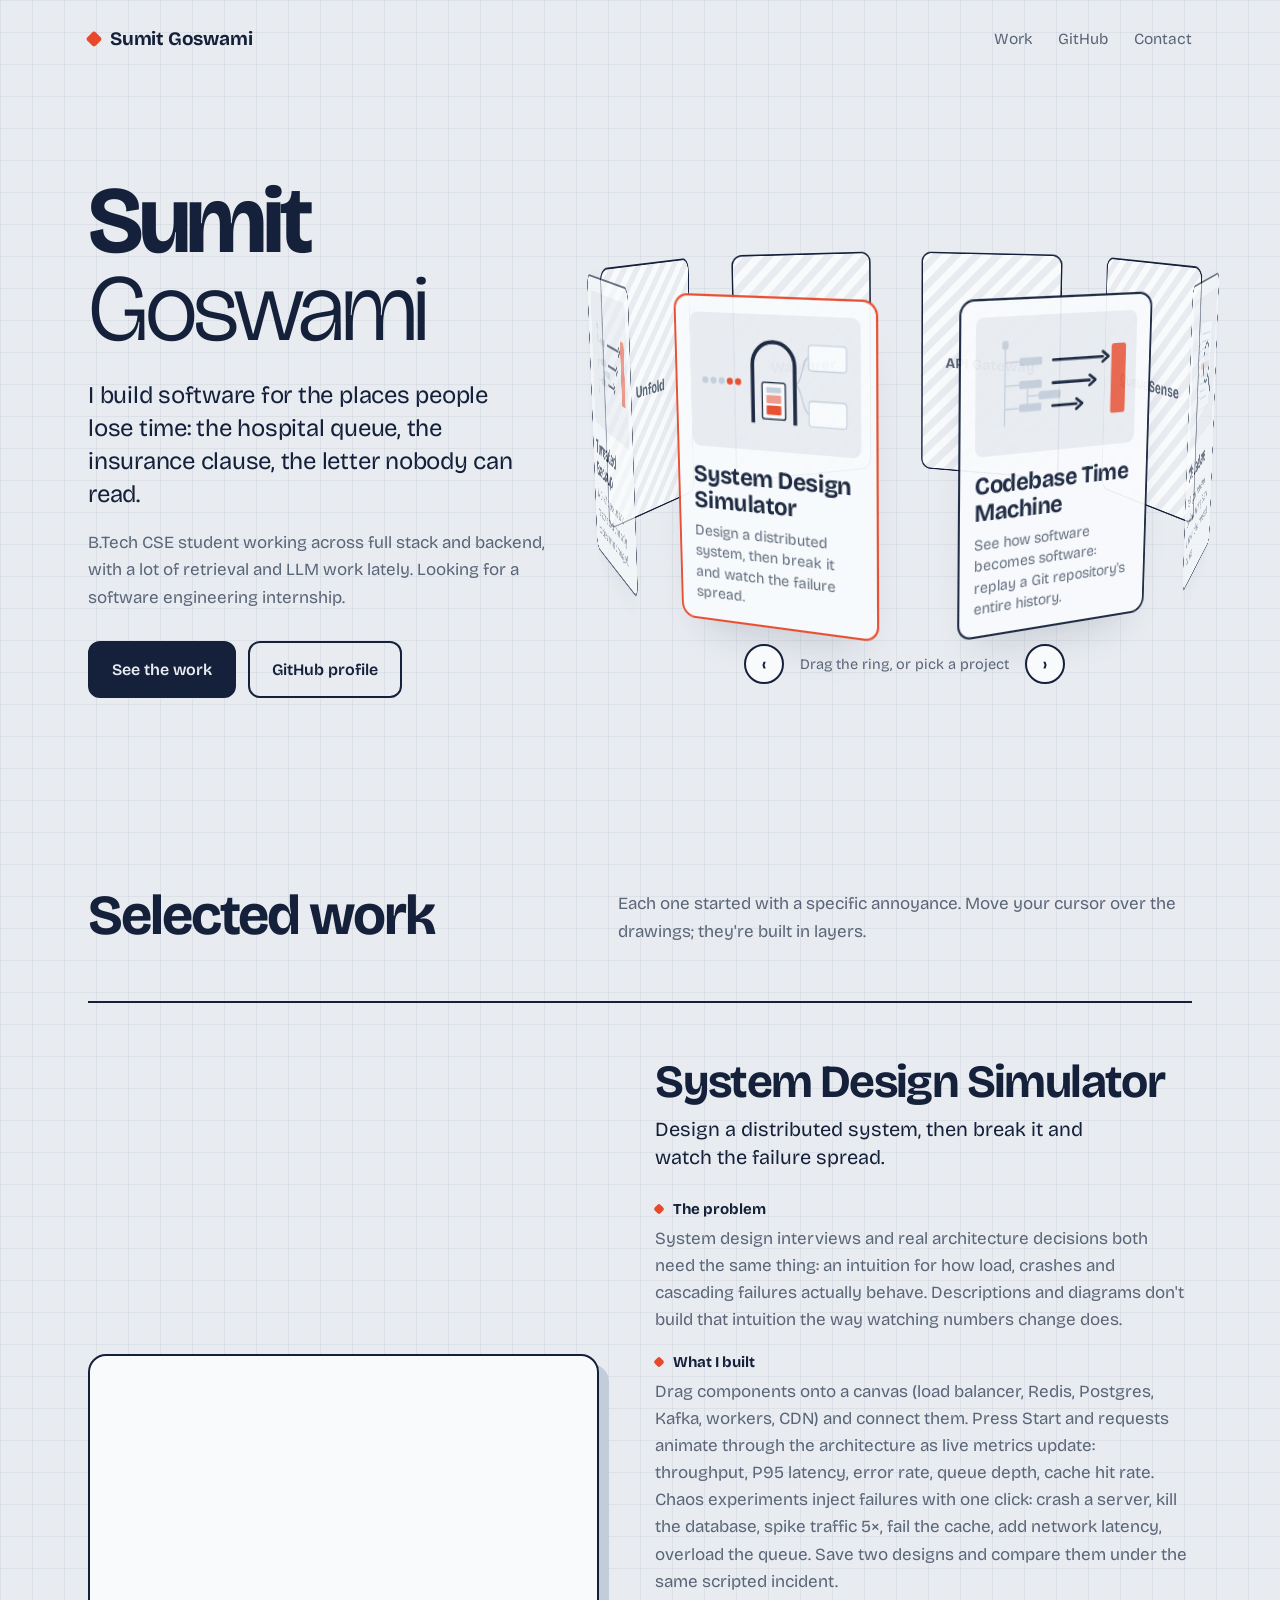
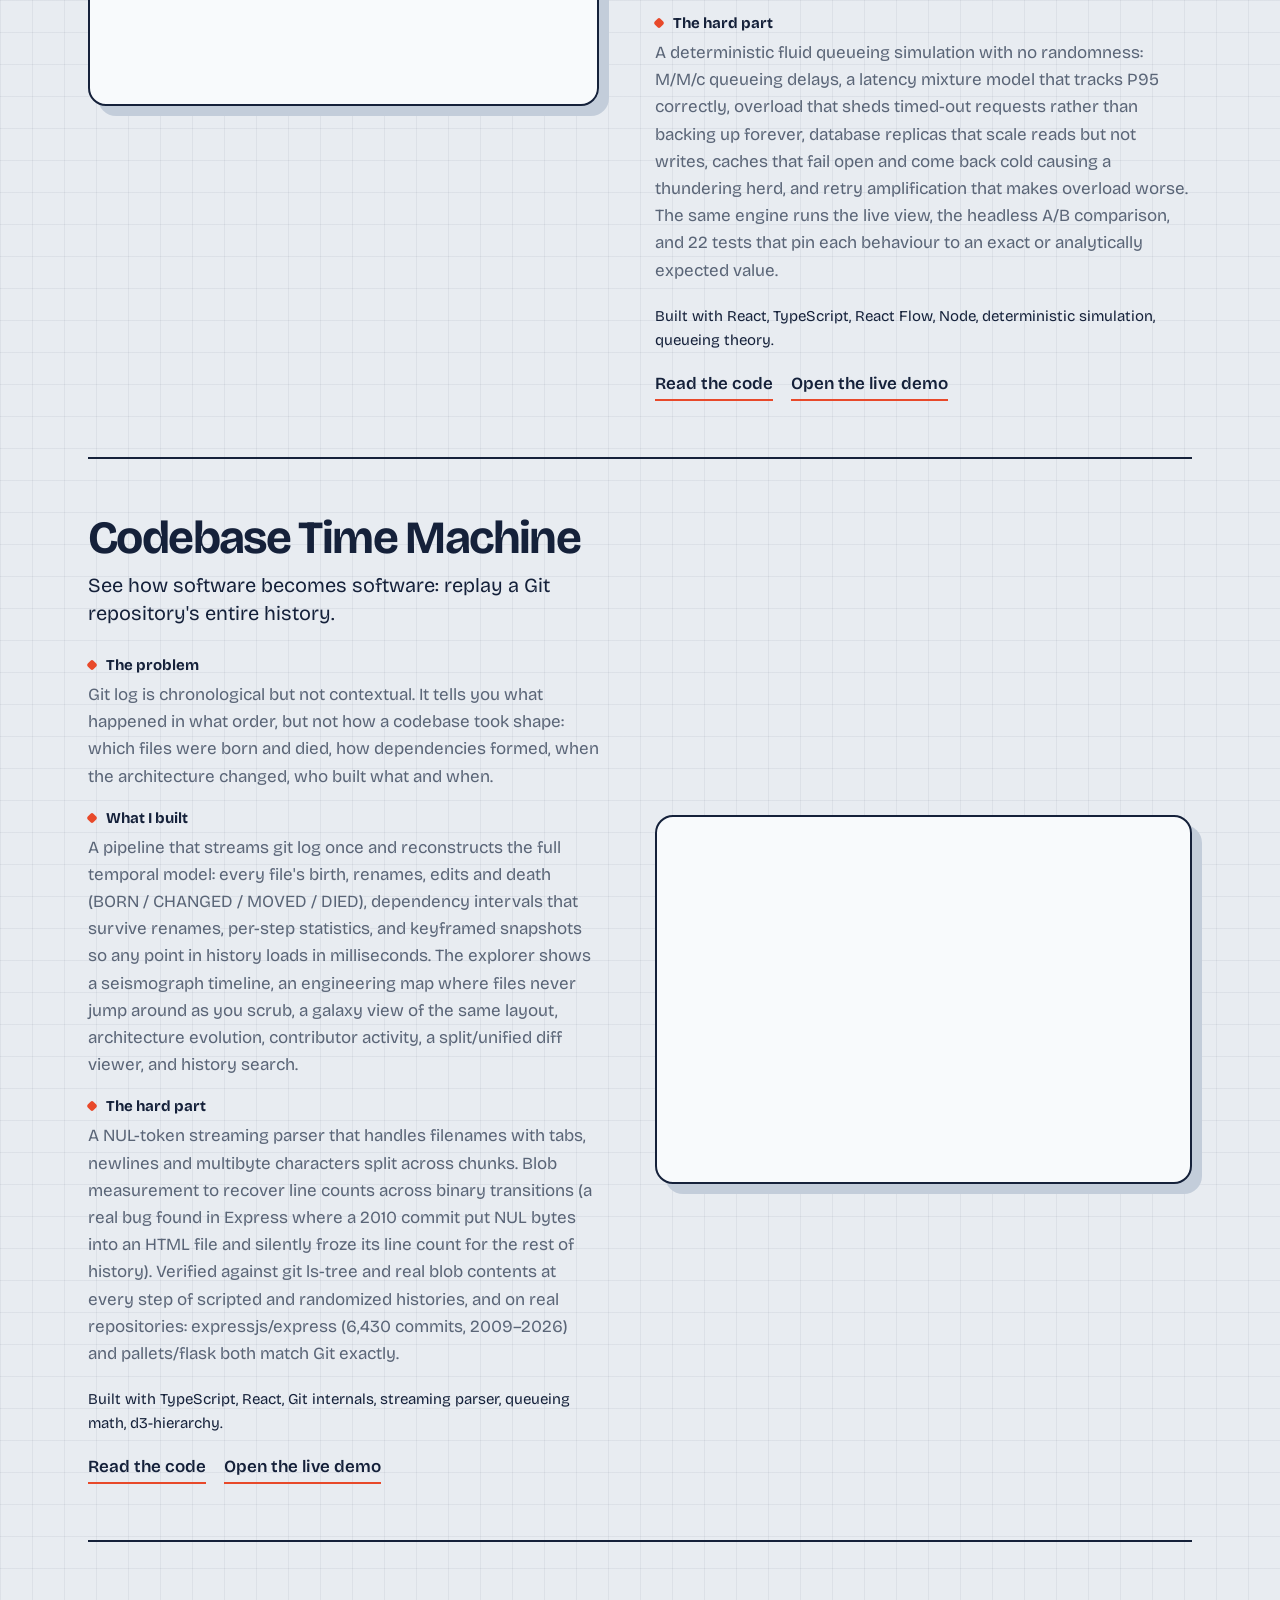
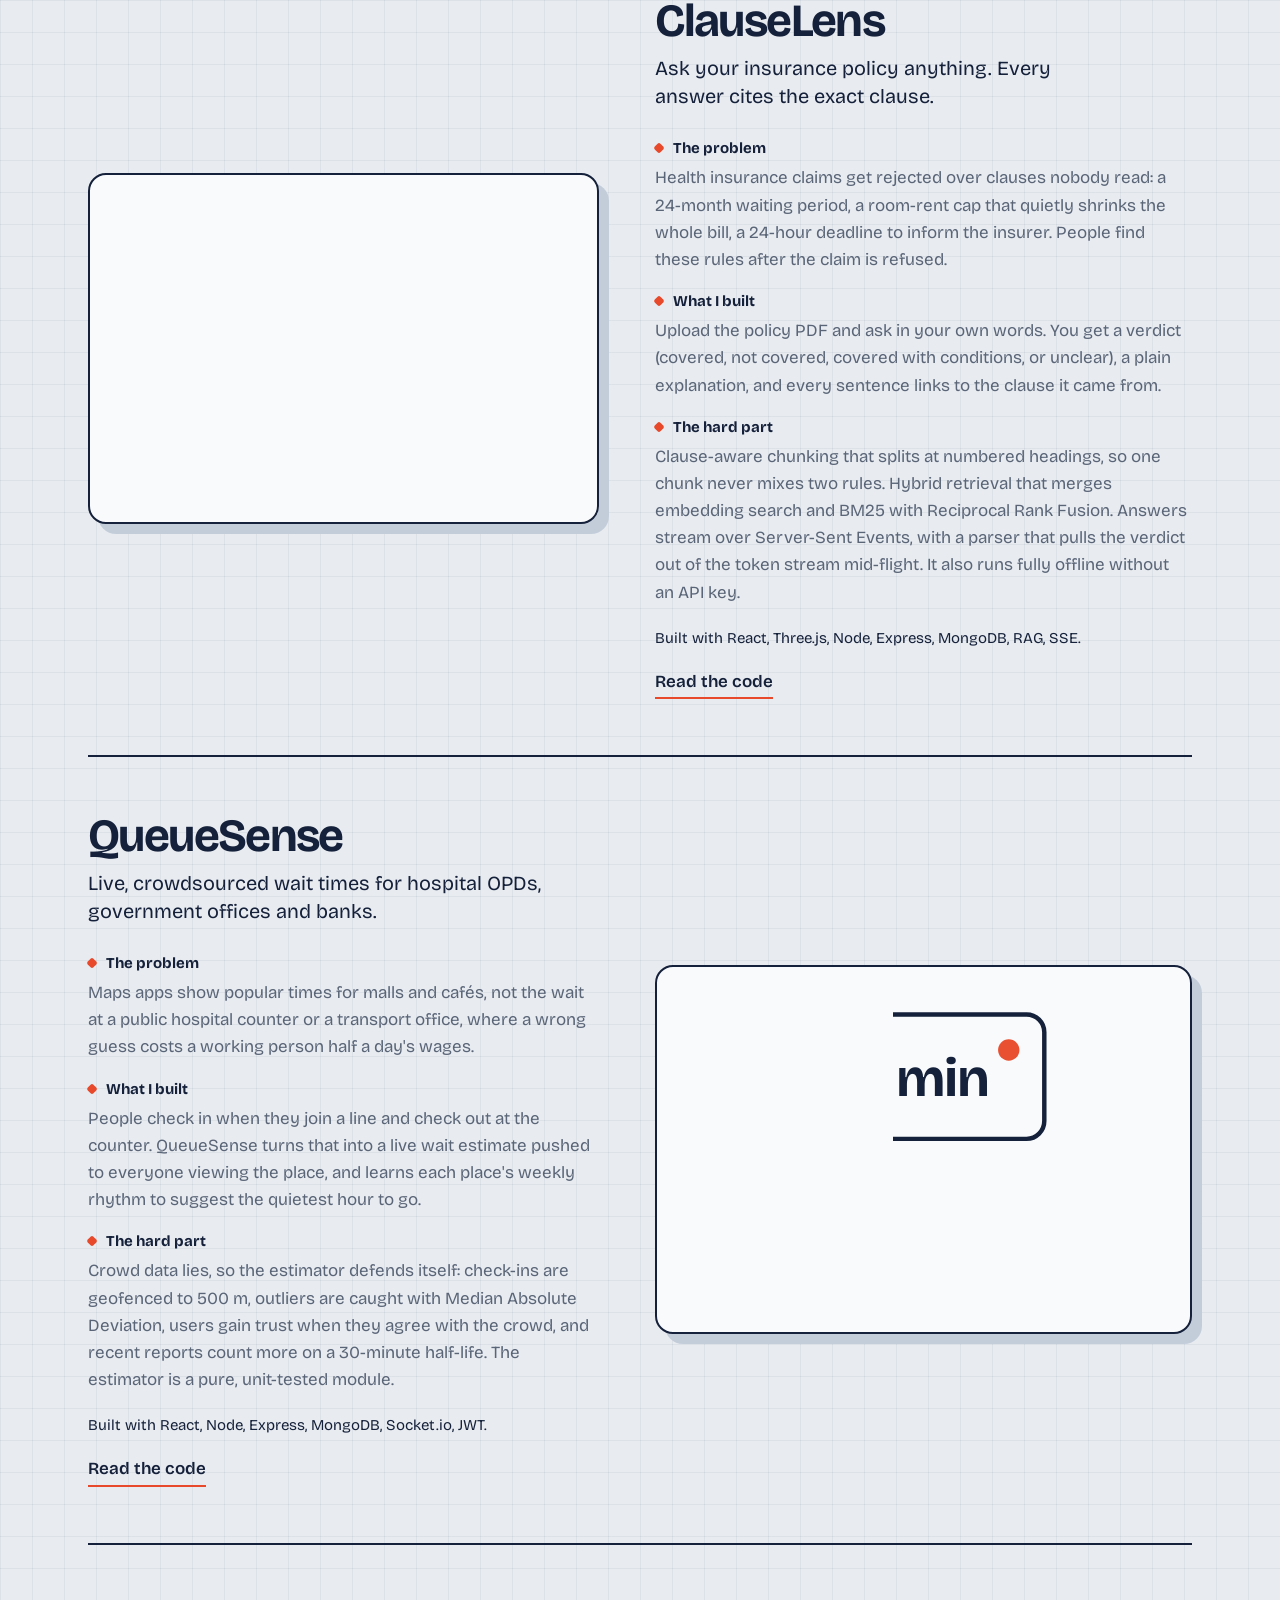
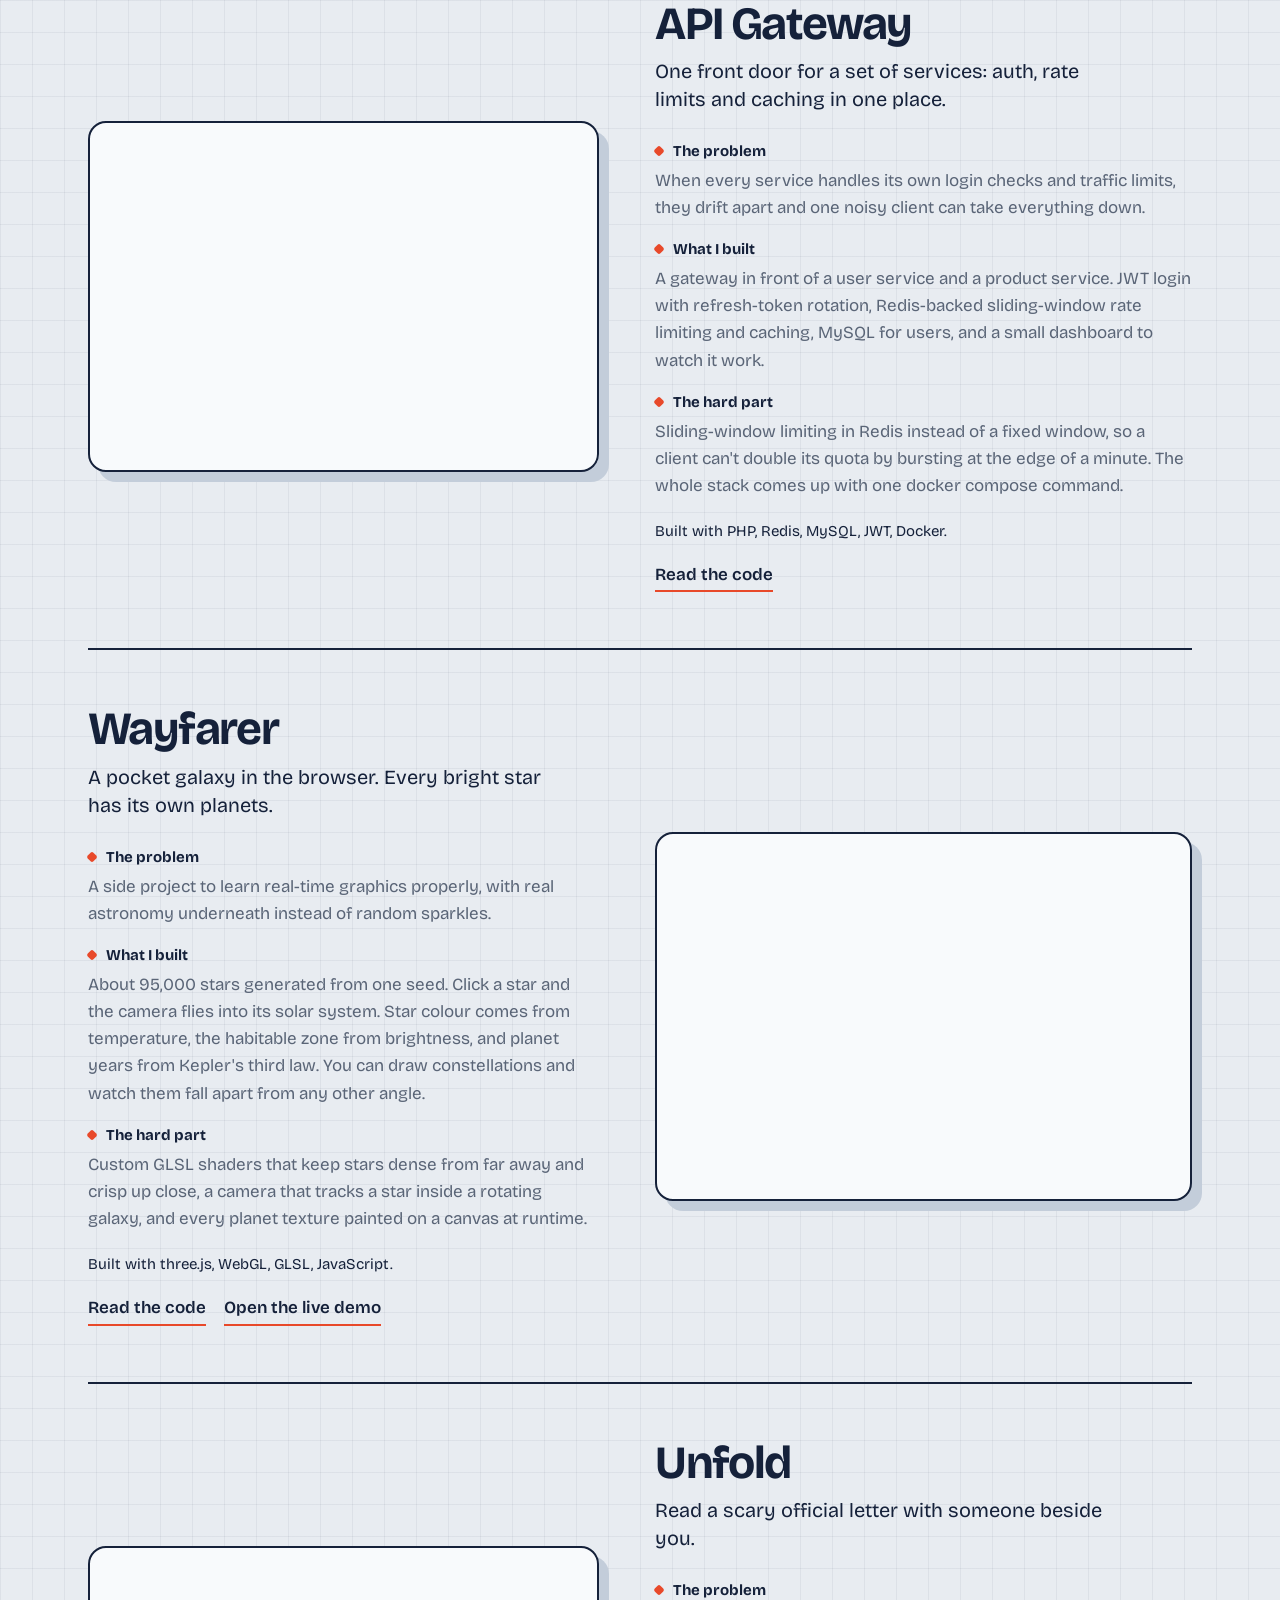
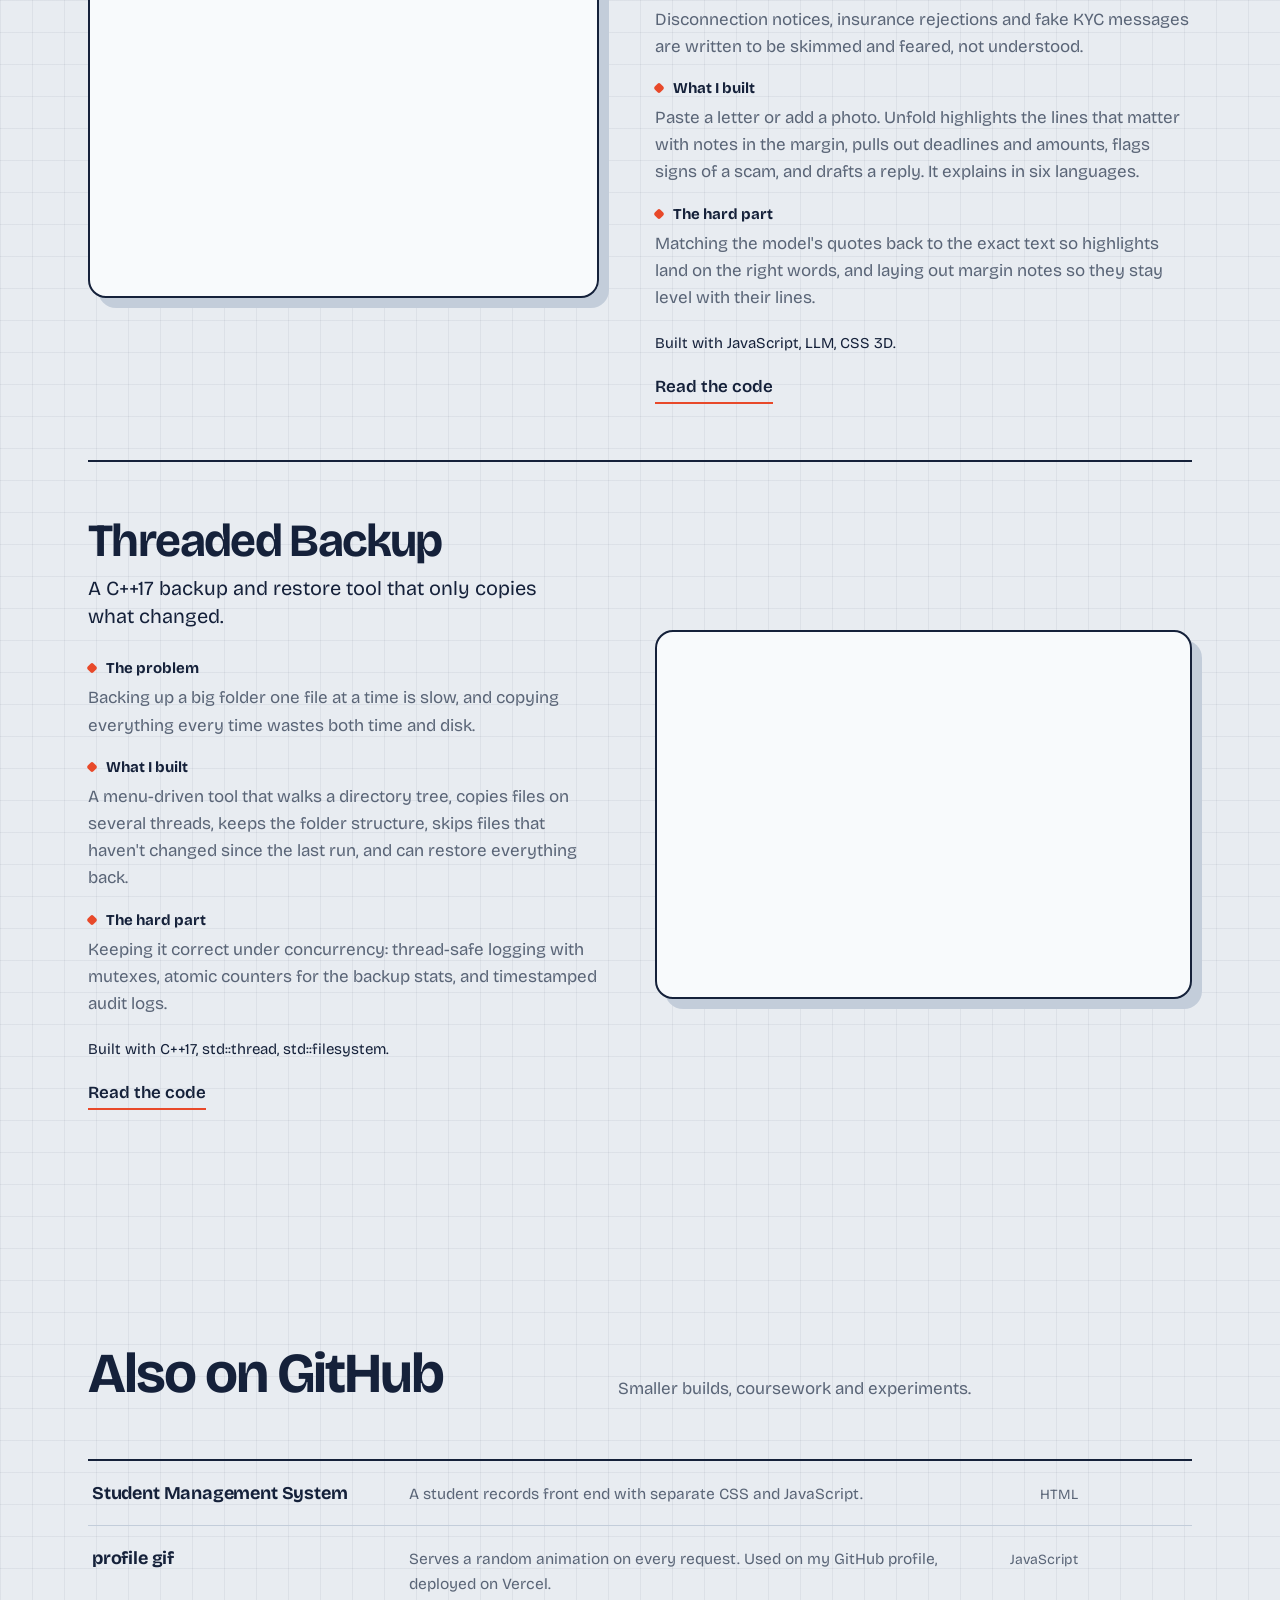
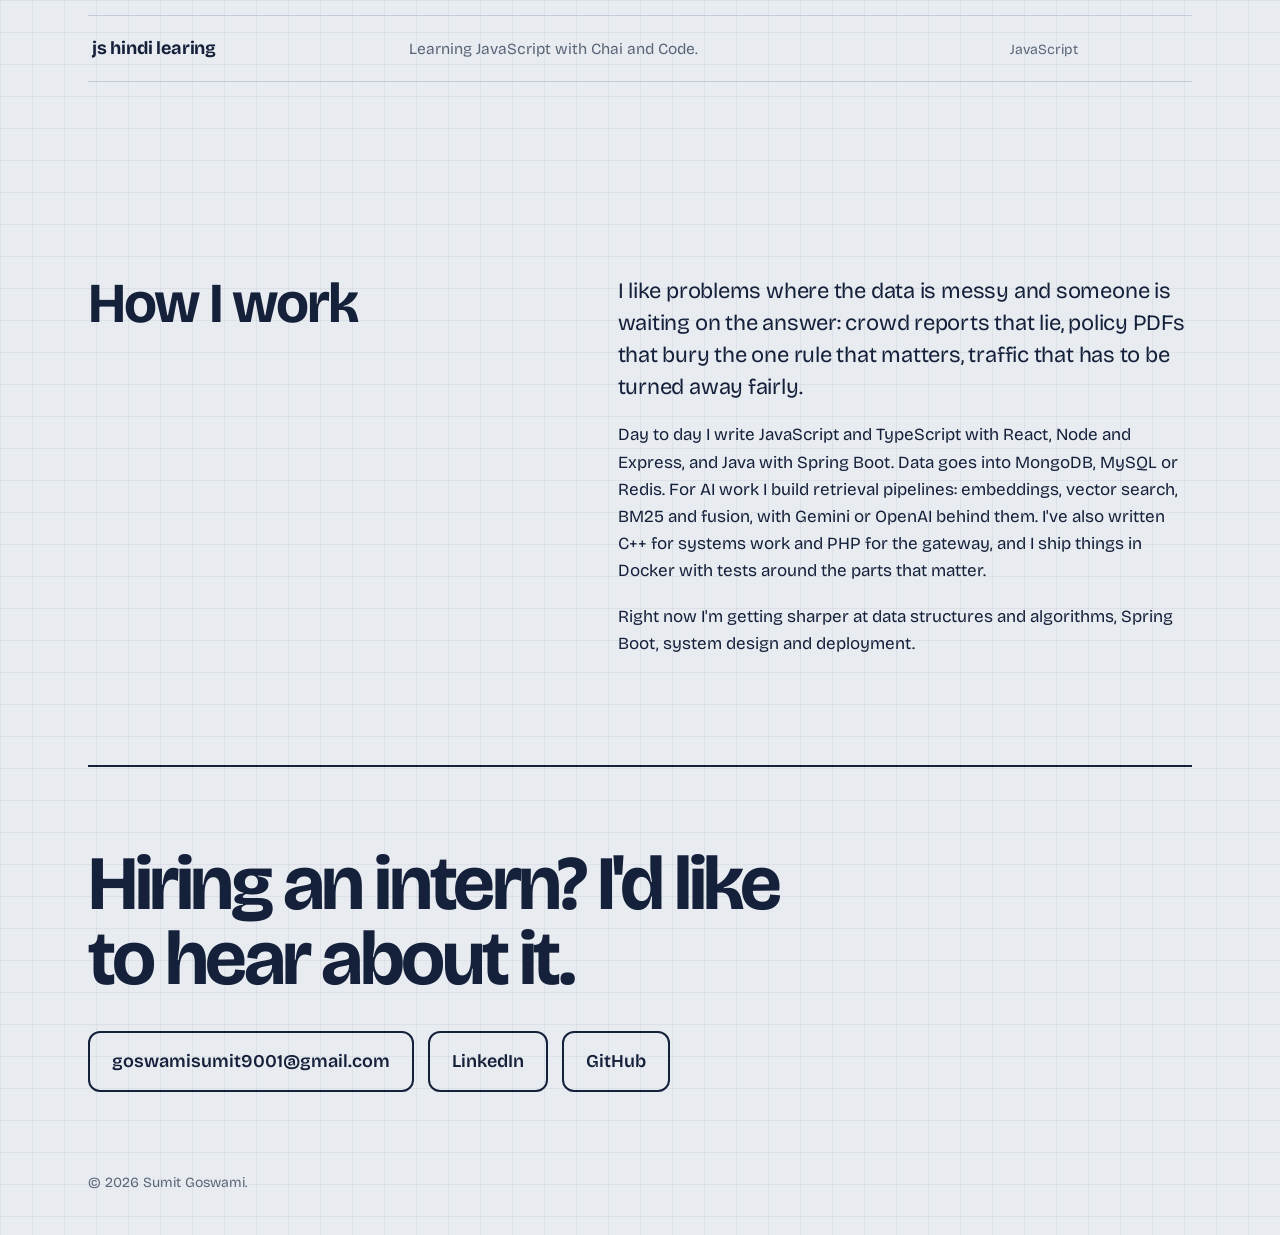
==== commit 0f9738cf: "Restore original portfolio" ====
--- a/index.html
+++ b/index.html
@@ -1,58 +1,81 @@
 <!doctype html>
 <html lang="en">
-  <head>
-    <meta charset="UTF-8" />
-    <meta name="viewport" content="width=device-width, initial-scale=1, viewport-fit=cover" />
-    <meta name="description" content="Explore the history, architecture, people and decisions hidden inside a Git repository." />
-    <title>Codebase Time Machine</title>
-    <link rel="preconnect" href="https://fonts.googleapis.com" />
-    <link rel="preconnect" href="https://fonts.gstatic.com" crossorigin />
-    <link href="https://fonts.googleapis.com/css2?family=IBM+Plex+Mono:wght@400;500&family=IBM+Plex+Sans:wght@400;500;600&display=swap" rel="stylesheet" />
-    <script type="module" crossorigin>(function(){const t=document.createElement("link").relList;if(t&&t.supports&&t.supports("modulepreload"))return;for(const i of document.querySelectorAll('link[rel="modulepreload"]'))l(i);new MutationObserver(i=>{for(const o of i)if(o.type==="childList")for(const s of o.addedNodes)s.tagName==="LINK"&&s.rel==="modulepreload"&&l(s)}).observe(document,{childList:!0,subtree:!0});function n(i){const o={};return i.integrity&&(o.integrity=i.integrity),i.referrerPolicy&&(o.referrerPolicy=i.referrerPolicy),i.crossOrigin==="use-credentials"?o.credentials="include":i.crossOrigin==="anonymous"?o.credentials="omit":o.credentials="same-origin",o}function l(i){if(i.ep)return;i.ep=!0;const o=n(i);fetch(i.href,o)}})();var ba={exports:{}},Li={},Pa={exports:{}},I={};/**
- * @license React
- * react.production.min.js
- *
- * Copyright (c) Facebook, Inc. and its affiliates.
- *
- * This source code is licensed under the MIT license found in the
- * LICENSE file in the root directory of this source tree.
- */var sl=Symbol.for("react.element"),Hu=Symbol.for("react.portal"),Wu=Symbol.for("react.fragment"),Ju=Symbol.for("react.strict_mode"),Qu=Symbol.for("react.profiler"),Vu=Symbol.for("react.provider"),Ku=Symbol.for("react.context"),Yu=Symbol.for("react.forward_ref"),qu=Symbol.for("react.suspense"),Gu=Symbol.for("react.memo"),Xu=Symbol.for("react.lazy"),nr=Symbol.iterator;function Zu(e){return e===null||typeof e!="object"?null:(e=nr&&e[nr]||e["@@iterator"],typeof e=="function"?e:null)}var Ca={isMounted:function(){return!1},enqueueForceUpdate:function(){},enqueueReplaceState:function(){},enqueueSetState:function(){}},Ta=Object.assign,Na={};function Ln(e,t,n){this.props=e,this.context=t,this.refs=Na,this.updater=n||Ca}Ln.prototype.isReactComponent={};Ln.prototype.setState=function(e,t){if(typeof e!="object"&&typeof e!="function"&&e!=null)throw Error("setState(...): takes an object of state variables to update or a function which returns an object of state variables.");this.updater.enqueueSetState(this,e,t,"setState")};Ln.prototype.forceUpdate=function(e){this.updater.enqueueForceUpdate(this,e,"forceUpdate")};function Ma(){}Ma.prototype=Ln.prototype;function ss(e,t,n){this.props=e,this.context=t,this.refs=Na,this.updater=n||Ca}var rs=ss.prototype=new Ma;rs.constructor=ss;Ta(rs,Ln.prototype);rs.isPureReactComponent=!0;var lr=Array.isArray,Da=Object.prototype.hasOwnProperty,as={current:null},Ea={key:!0,ref:!0,__self:!0,__source:!0};function Ia(e,t,n){var l,i={},o=null,s=null;if(t!=null)for(l in t.ref!==void 0&&(s=t.ref),t.key!==void 0&&(o=""+t.key),t)Da.call(t,l)&&!Ea.hasOwnProperty(l)&&(i[l]=t[l]);var r=arguments.length-2;if(r===1)i.children=n;else if(1<r){for(var a=Array(r),d=0;d<r;d++)a[d]=arguments[d+2];i.children=a}if(e&&e.defaultProps)for(l in r=e.defaultProps,r)i[l]===void 0&&(i[l]=r[l]);return{$$typeof:sl,type:e,key:o,ref:s,props:i,_owner:as.current}}function ec(e,t){return{$$typeof:sl,type:e.type,key:t,ref:e.ref,props:e.props,_owner:e._owner}}function ds(e){return typeof e=="object"&&e!==null&&e.$$typeof===sl}function tc(e){var t={"=":"=0",":":"=2"};return"$"+e.replace(/[=:]/g,function(n){return t[n]})}var ir=/\/+/g;function Ai(e,t){return typeof e=="object"&&e!==null&&e.key!=null?tc(""+e.key):t.toString(36)}function Al(e,t,n,l,i){var o=typeof e;(o==="undefined"||o==="boolean")&&(e=null);var s=!1;if(e===null)s=!0;else switch(o){case"string":case"number":s=!0;break;case"object":switch(e.$$typeof){case sl:case Hu:s=!0}}if(s)return s=e,i=i(s),e=l===""?"."+Ai(s,0):l,lr(i)?(n="",e!=null&&(n=e.replace(ir,"$&/")+"/"),Al(i,t,n,"",function(d){return d})):i!=null&&(ds(i)&&(i=ec(i,n+(!i.key||s&&s.key===i.key?"":(""+i.key).replace(ir,"$&/")+"/")+e)),t.push(i)),1;if(s=0,l=l===""?".":l+":",lr(e))for(var r=0;r<e.length;r++){o=e[r];var a=l+Ai(o,r);s+=Al(o,t,n,a,i)}else if(a=Zu(e),typeof a=="function")for(e=a.call(e),r=0;!(o=e.next()).done;)o=o.value,a=l+Ai(o,r++),s+=Al(o,t,n,a,i);else if(o==="object")throw t=String(e),Error("Objects are not valid as a React child (found: "+(t==="[object Object]"?"object with keys {"+Object.keys(e).join(", ")+"}":t)+"). If you meant to render a collection of children, use an array instead.");return s}function fl(e,t,n){if(e==null)return e;var l=[],i=0;return Al(e,l,"","",function(o){return t.call(n,o,i++)}),l}function nc(e){if(e._status===-1){var t=e._result;t=t(),t.then(function(n){(e._status===0||e._status===-1)&&(e._status=1,e._result=n)},function(n){(e._status===0||e._status===-1)&&(e._status=2,e._result=n)}),e._status===-1&&(e._status=0,e._result=t)}if(e._status===1)return e._result.default;throw e._result}var he={current:null},Rl={transition:null},lc={ReactCurrentDispatcher:he,ReactCurrentBatchConfig:Rl,ReactCurrentOwner:as};function Aa(){throw Error("act(...) is not supported in production builds of React.")}I.Children={map:fl,forEach:function(e,t,n){fl(e,function(){t.apply(this,arguments)},n)},count:function(e){var t=0;return fl(e,function(){t++}),t},toArray:function(e){return fl(e,function(t){return t})||[]},only:function(e){if(!ds(e))throw Error("React.Children.only expected to receive a single React element child.");return e}};I.Component=Ln;I.Fragment=Wu;I.Profiler=Qu;I.PureComponent=ss;I.StrictMode=Ju;I.Suspense=qu;I.__SECRET_INTERNALS_DO_NOT_USE_OR_YOU_WILL_BE_FIRED=lc;I.act=Aa;I.cloneElement=function(e,t,n){if(e==null)throw Error("React.cloneElement(...): The argument must be a React element, but you passed "+e+".");var l=Ta({},e.props),i=e.key,o=e.ref,s=e._owner;if(t!=null){if(t.ref!==void 0&&(o=t.ref,s=as.current),t.key!==void 0&&(i=""+t.key),e.type&&e.type.defaultProps)var r=e.type.defaultProps;for(a in t)Da.call(t,a)&&!Ea.hasOwnProperty(a)&&(l[a]=t[a]===void 0&&r!==void 0?r[a]:t[a])}var a=arguments.length-2;if(a===1)l.children=n;else if(1<a){r=Array(a);for(var d=0;d<a;d++)r[d]=arguments[d+2];l.children=r}return{$$typeof:sl,type:e.type,key:i,ref:o,props:l,_owner:s}};I.createContext=function(e){return e={$$typeof:Ku,_currentValue:e,_currentValue2:e,_threadCount:0,Provider:null,Consumer:null,_defaultValue:null,_globalName:null},e.Provider={$$typeof:Vu,_context:e},e.Consumer=e};I.createElement=Ia;I.createFactory=function(e){var t=Ia.bind(null,e);return t.type=e,t};I.createRef=function(){return{current:null}};I.forwardRef=function(e){return{$$typeof:Yu,render:e}};I.isValidElement=ds;I.lazy=function(e){return{$$typeof:Xu,_payload:{_status:-1,_result:e},_init:nc}};I.memo=function(e,t){return{$$typeof:Gu,type:e,compare:t===void 0?null:t}};I.startTransition=function(e){var t=Rl.transition;Rl.transition={};try{e()}finally{Rl.transition=t}};I.unstable_act=Aa;I.useCallback=function(e,t){return he.current.useCallback(e,t)};I.useContext=function(e){return he.current.useContext(e)};I.useDebugValue=function(){};I.useDeferredValue=function(e){return he.current.useDeferredValue(e)};I.useEffect=function(e,t){return he.current.useEffect(e,t)};I.useId=function(){return he.current.useId()};I.useImperativeHandle=function(e,t,n){return he.current.useImperativeHandle(e,t,n)};I.useInsertionEffect=function(e,t){return he.current.useInsertionEffect(e,t)};I.useLayoutEffect=function(e,t){return he.current.useLayoutEffect(e,t)};I.useMemo=function(e,t){return he.current.useMemo(e,t)};I.useReducer=function(e,t,n){return he.current.useReducer(e,t,n)};I.useRef=function(e){return he.current.useRef(e)};I.useState=function(e){return he.current.useState(e)};I.useSyncExternalStore=function(e,t,n){return he.current.useSyncExternalStore(e,t,n)};I.useTransition=function(){return he.current.useTransition()};I.version="18.3.1";Pa.exports=I;var D=Pa.exports;/**
- * @license React
- * react-jsx-runtime.production.min.js
- *
- * Copyright (c) Facebook, Inc. and its affiliates.
- *
- * This source code is licensed under the MIT license found in the
- * LICENSE file in the root directory of this source tree.
- */var ic=D,oc=Symbol.for("react.element"),sc=Symbol.for("react.fragment"),rc=Object.prototype.hasOwnProperty,ac=ic.__SECRET_INTERNALS_DO_NOT_USE_OR_YOU_WILL_BE_FIRED.ReactCurrentOwner,dc={key:!0,ref:!0,__self:!0,__source:!0};function Ra(e,t,n){var l,i={},o=null,s=null;n!==void 0&&(o=""+n),t.key!==void 0&&(o=""+t.key),t.ref!==void 0&&(s=t.ref);for(l in t)rc.call(t,l)&&!dc.hasOwnProperty(l)&&(i[l]=t[l]);if(e&&e.defaultProps)for(l in t=e.defaultProps,t)i[l]===void 0&&(i[l]=t[l]);return{$$typeof:oc,type:e,key:o,ref:s,props:i,_owner:ac.current}}Li.Fragment=sc;Li.jsx=Ra;Li.jsxs=Ra;ba.exports=Li;var u=ba.exports,_a={exports:{}},be={},$a={exports:{}},Oa={};/**
- * @license React
- * scheduler.production.min.js
- *
- * Copyright (c) Facebook, Inc. and its affiliates.
- *
- * This source code is licensed under the MIT license found in the
- * LICENSE file in the root directory of this source tree.
- */(function(e){function t(P,M){var E=P.length;P.push(M);e:for(;0<E;){var K=E-1>>>1,te=P[K];if(0<i(te,M))P[K]=M,P[E]=te,E=K;else break e}}function n(P){return P.length===0?null:P[0]}function l(P){if(P.length===0)return null;var M=P[0],E=P.pop();if(E!==M){P[0]=E;e:for(var K=0,te=P.length,cl=te>>>1;K<cl;){var Pt=2*(K+1)-1,Ii=P[Pt],Ct=Pt+1,pl=P[Ct];if(0>i(Ii,E))Ct<te&&0>i(pl,Ii)?(P[K]=pl,P[Ct]=E,K=Ct):(P[K]=Ii,P[Pt]=E,K=Pt);else if(Ct<te&&0>i(pl,E))P[K]=pl,P[Ct]=E,K=Ct;else break e}}return M}function i(P,M){var E=P.sortIndex-M.sortIndex;return E!==0?E:P.id-M.id}if(typeof performance=="object"&&typeof performance.now=="function"){var o=performance;e.unstable_now=function(){return o.now()}}else{var s=Date,r=s.now();e.unstable_now=function(){return s.now()-r}}var a=[],d=[],c=1,h=null,p=3,x=!1,w=!1,g=!1,j=typeof setTimeout=="function"?setTimeout:null,m=typeof clearTimeout=="function"?clearTimeout:null,f=typeof setImmediate<"u"?setImmediate:null;typeof navigator<"u"&&navigator.scheduling!==void 0&&navigator.scheduling.isInputPending!==void 0&&navigator.scheduling.isInputPending.bind(navigator.scheduling);function L(P){for(var M=n(d);M!==null;){if(M.callback===null)l(d);else if(M.startTime<=P)l(d),M.sortIndex=M.expirationTime,t(a,M);else break;M=n(d)}}function y(P){if(g=!1,L(P),!w)if(n(a)!==null)w=!0,Ie(v);else{var M=n(d);M!==null&&Ae(y,M.startTime-P)}}function v(P,M){w=!1,g&&(g=!1,m(T),T=-1),x=!0;var E=p;try{for(L(M),h=n(a);h!==null&&(!(h.expirationTime>M)||P&&!_());){var K=h.callback;if(typeof K=="function"){h.callback=null,p=h.priorityLevel;var te=K(h.expirationTime<=M);M=e.unstable_now(),typeof te=="function"?h.callback=te:h===n(a)&&l(a),L(M)}else l(a);h=n(a)}if(h!==null)var cl=!0;else{var Pt=n(d);Pt!==null&&Ae(y,Pt.startTime-M),cl=!1}return cl}finally{h=null,p=E,x=!1}}var S=!1,b=null,T=-1,R=5,N=-1;function _(){return!(e.unstable_now()-N<R)}function ee(){if(b!==null){var P=e.unstable_now();N=P;var M=!0;try{M=b(!0,P)}finally{M?q():(S=!1,b=null)}}else S=!1}var q;if(typeof f=="function")q=function(){f(ee)};else if(typeof MessageChannel<"u"){var Ke=new MessageChannel,Ye=Ke.port2;Ke.port1.onmessage=ee,q=function(){Ye.postMessage(null)}}else q=function(){j(ee,0)};function Ie(P){b=P,S||(S=!0,q())}function Ae(P,M){T=j(function(){P(e.unstable_now())},M)}e.unstable_IdlePriority=5,e.unstable_ImmediatePriority=1,e.unstable_LowPriority=4,e.unstable_NormalPriority=3,e.unstable_Profiling=null,e.unstable_UserBlockingPriority=2,e.unstable_cancelCallback=function(P){P.callback=null},e.unstable_continueExecution=function(){w||x||(w=!0,Ie(v))},e.unstable_forceFrameRate=function(P){0>P||125<P?console.error("forceFrameRate takes a positive int between 0 and 125, forcing frame rates higher than 125 fps is not supported"):R=0<P?Math.floor(1e3/P):5},e.unstable_getCurrentPriorityLevel=function(){return p},e.unstable_getFirstCallbackNode=function(){return n(a)},e.unstable_next=function(P){switch(p){case 1:case 2:case 3:var M=3;break;default:M=p}var E=p;p=M;try{return P()}finally{p=E}},e.unstable_pauseExecution=function(){},e.unstable_requestPaint=function(){},e.unstable_runWithPriority=function(P,M){switch(P){case 1:case 2:case 3:case 4:case 5:break;default:P=3}var E=p;p=P;try{return M()}finally{p=E}},e.unstable_scheduleCallback=function(P,M,E){var K=e.unstable_now();switch(typeof E=="object"&&E!==null?(E=E.delay,E=typeof E=="number"&&0<E?K+E:K):E=K,P){case 1:var te=-1;break;case 2:te=250;break;case 5:te=1073741823;break;case 4:te=1e4;break;default:te=5e3}return te=E+te,P={id:c++,callback:M,priorityLevel:P,startTime:E,expirationTime:te,sortIndex:-1},E>K?(P.sortIndex=E,t(d,P),n(a)===null&&P===n(d)&&(g?(m(T),T=-1):g=!0,Ae(y,E-K))):(P.sortIndex=te,t(a,P),w||x||(w=!0,Ie(v))),P},e.unstable_shouldYield=_,e.unstable_wrapCallback=function(P){var M=p;return function(){var E=p;p=M;try{return P.apply(this,arguments)}finally{p=E}}}})(Oa);$a.exports=Oa;var uc=$a.exports;/**
- * @license React
- * react-dom.production.min.js
- *
- * Copyright (c) Facebook, Inc. and its affiliates.
- *
- * This source code is licensed under the MIT license found in the
- * LICENSE file in the root directory of this source tree.
- */var cc=D,Se=uc;function k(e){for(var t="https://reactjs.org/docs/error-decoder.html?invariant="+e,n=1;n<arguments.length;n++)t+="&args[]="+encodeURIComponent(arguments[n]);return"Minified React error #"+e+"; visit "+t+" for the full message or use the non-minified dev environment for full errors and additional helpful warnings."}var za=new Set,Hn={};function Ft(e,t){un(e,t),un(e+"Capture",t)}function un(e,t){for(Hn[e]=t,e=0;e<t.length;e++)za.add(t[e])}var tt=!(typeof window>"u"||typeof window.document>"u"||typeof window.document.createElement>"u"),fo=Object.prototype.hasOwnProperty,pc=/^[:A-Z_a-z\u00C0-\u00D6\u00D8-\u00F6\u00F8-\u02FF\u0370-\u037D\u037F-\u1FFF\u200C-\u200D\u2070-\u218F\u2C00-\u2FEF\u3001-\uD7FF\uF900-\uFDCF\uFDF0-\uFFFD][:A-Z_a-z\u00C0-\u00D6\u00D8-\u00F6\u00F8-\u02FF\u0370-\u037D\u037F-\u1FFF\u200C-\u200D\u2070-\u218F\u2C00-\u2FEF\u3001-\uD7FF\uF900-\uFDCF\uFDF0-\uFFFD\-.0-9\u00B7\u0300-\u036F\u203F-\u2040]*$/,or={},sr={};function fc(e){return fo.call(sr,e)?!0:fo.call(or,e)?!1:pc.test(e)?sr[e]=!0:(or[e]=!0,!1)}function hc(e,t,n,l){if(n!==null&&n.type===0)return!1;switch(typeof t){case"function":case"symbol":return!0;case"boolean":return l?!1:n!==null?!n.acceptsBooleans:(e=e.toLowerCase().slice(0,5),e!=="data-"&&e!=="aria-");default:return!1}}function mc(e,t,n,l){if(t===null||typeof t>"u"||hc(e,t,n,l))return!0;if(l)return!1;if(n!==null)switch(n.type){case 3:return!t;case 4:return t===!1;case 5:return isNaN(t);case 6:return isNaN(t)||1>t}return!1}function me(e,t,n,l,i,o,s){this.acceptsBooleans=t===2||t===3||t===4,this.attributeName=l,this.attributeNamespace=i,this.mustUseProperty=n,this.propertyName=e,this.type=t,this.sanitizeURL=o,this.removeEmptyString=s}var se={};"children dangerouslySetInnerHTML defaultValue defaultChecked innerHTML suppressContentEditableWarning suppressHydrationWarning style".split(" ").forEach(function(e){se[e]=new me(e,0,!1,e,null,!1,!1)});[["acceptCharset","accept-charset"],["className","class"],["htmlFor","for"],["httpEquiv","http-equiv"]].forEach(function(e){var t=e[0];se[t]=new me(t,1,!1,e[1],null,!1,!1)});["contentEditable","draggable","spellCheck","value"].forEach(function(e){se[e]=new me(e,2,!1,e.toLowerCase(),null,!1,!1)});["autoReverse","externalResourcesRequired","focusable","preserveAlpha"].forEach(function(e){se[e]=new me(e,2,!1,e,null,!1,!1)});"allowFullScreen async autoFocus autoPlay controls default defer disabled disablePictureInPicture disableRemotePlayback formNoValidate hidden loop noModule noValidate open playsInline readOnly required reversed scoped seamless itemScope".split(" ").forEach(function(e){se[e]=new me(e,3,!1,e.toLowerCase(),null,!1,!1)});["checked","multiple","muted","selected"].forEach(function(e){se[e]=new me(e,3,!0,e,null,!1,!1)});["capture","download"].forEach(function(e){se[e]=new me(e,4,!1,e,null,!1,!1)});["cols","rows","size","span"].forEach(function(e){se[e]=new me(e,6,!1,e,null,!1,!1)});["rowSpan","start"].forEach(function(e){se[e]=new me(e,5,!1,e.toLowerCase(),null,!1,!1)});var us=/[\-:]([a-z])/g;function cs(e){return e[1].toUpperCase()}"accent-height alignment-baseline arabic-form baseline-shift cap-height clip-path clip-rule color-interpolation color-interpolation-filters color-profile color-rendering dominant-baseline enable-background fill-opacity fill-rule flood-color flood-opacity font-family font-size font-size-adjust font-stretch font-style font-variant font-weight glyph-name glyph-orientation-horizontal glyph-orientation-vertical horiz-adv-x horiz-origin-x image-rendering letter-spacing lighting-color marker-end marker-mid marker-start overline-position overline-thickness paint-order panose-1 pointer-events rendering-intent shape-rendering stop-color stop-opacity strikethrough-position strikethrough-thickness stroke-dasharray stroke-dashoffset stroke-linecap stroke-linejoin stroke-miterlimit stroke-opacity stroke-width text-anchor text-decoration text-rendering underline-position underline-thickness unicode-bidi unicode-range units-per-em v-alphabetic v-hanging v-ideographic v-mathematical vector-effect vert-adv-y vert-origin-x vert-origin-y word-spacing writing-mode xmlns:xlink x-height".split(" ").forEach(function(e){var t=e.replace(us,cs);se[t]=new me(t,1,!1,e,null,!1,!1)});"xlink:actuate xlink:arcrole xlink:role xlink:show xlink:title xlink:type".split(" ").forEach(function(e){var t=e.replace(us,cs);se[t]=new me(t,1,!1,e,"http://www.w3.org/1999/xlink",!1,!1)});["xml:base","xml:lang","xml:space"].forEach(function(e){var t=e.replace(us,cs);se[t]=new me(t,1,!1,e,"http://www.w3.org/XML/1998/namespace",!1,!1)});["tabIndex","crossOrigin"].forEach(function(e){se[e]=new me(e,1,!1,e.toLowerCase(),null,!1,!1)});se.xlinkHref=new me("xlinkHref",1,!1,"xlink:href","http://www.w3.org/1999/xlink",!0,!1);["src","href","action","formAction"].forEach(function(e){se[e]=new me(e,1,!1,e.toLowerCase(),null,!0,!0)});function ps(e,t,n,l){var i=se.hasOwnProperty(t)?se[t]:null;(i!==null?i.type!==0:l||!(2<t.length)||t[0]!=="o"&&t[0]!=="O"||t[1]!=="n"&&t[1]!=="N")&&(mc(t,n,i,l)&&(n=null),l||i===null?fc(t)&&(n===null?e.removeAttribute(t):e.setAttribute(t,""+n)):i.mustUseProperty?e[i.propertyName]=n===null?i.type===3?!1:"":n:(t=i.attributeName,l=i.attributeNamespace,n===null?e.removeAttribute(t):(i=i.type,n=i===3||i===4&&n===!0?"":""+n,l?e.setAttributeNS(l,t,n):e.setAttribute(t,n))))}var ot=cc.__SECRET_INTERNALS_DO_NOT_USE_OR_YOU_WILL_BE_FIRED,hl=Symbol.for("react.element"),Jt=Symbol.for("react.portal"),Qt=Symbol.for("react.fragment"),fs=Symbol.for("react.strict_mode"),ho=Symbol.for("react.profiler"),Ua=Symbol.for("react.provider"),Fa=Symbol.for("react.context"),hs=Symbol.for("react.forward_ref"),mo=Symbol.for("react.suspense"),yo=Symbol.for("react.suspense_list"),ms=Symbol.for("react.memo"),rt=Symbol.for("react.lazy"),Ba=Symbol.for("react.offscreen"),rr=Symbol.iterator;function gn(e){return e===null||typeof e!="object"?null:(e=rr&&e[rr]||e["@@iterator"],typeof e=="function"?e:null)}var J=Object.assign,Ri;function Nn(e){if(Ri===void 0)try{throw Error()}catch(n){var t=n.stack.trim().match(/\n( *(at )?)/);Ri=t&&t[1]||""}return`
-`+Ri+e}var _i=!1;function $i(e,t){if(!e||_i)return"";_i=!0;var n=Error.prepareStackTrace;Error.prepareStackTrace=void 0;try{if(t)if(t=function(){throw Error()},Object.defineProperty(t.prototype,"props",{set:function(){throw Error()}}),typeof Reflect=="object"&&Reflect.construct){try{Reflect.construct(t,[])}catch(d){var l=d}Reflect.construct(e,[],t)}else{try{t.call()}catch(d){l=d}e.call(t.prototype)}else{try{throw Error()}catch(d){l=d}e()}}catch(d){if(d&&l&&typeof d.stack=="string"){for(var i=d.stack.split(`
-`),o=l.stack.split(`
-`),s=i.length-1,r=o.length-1;1<=s&&0<=r&&i[s]!==o[r];)r--;for(;1<=s&&0<=r;s--,r--)if(i[s]!==o[r]){if(s!==1||r!==1)do if(s--,r--,0>r||i[s]!==o[r]){var a=`
-`+i[s].replace(" at new "," at ");return e.displayName&&a.includes("<anonymous>")&&(a=a.replace("<anonymous>",e.displayName)),a}while(1<=s&&0<=r);break}}}finally{_i=!1,Error.prepareStackTrace=n}return(e=e?e.displayName||e.name:"")?Nn(e):""}function yc(e){switch(e.tag){case 5:return Nn(e.type);case 16:return Nn("Lazy");case 13:return Nn("Suspense");case 19:return Nn("SuspenseList");case 0:case 2:case 15:return e=$i(e.type,!1),e;case 11:return e=$i(e.type.render,!1),e;case 1:return e=$i(e.type,!0),e;default:return""}}function Lo(e){if(e==null)return null;if(typeof e=="function")return e.displayName||e.name||null;if(typeof e=="string")return e;switch(e){case Qt:return"Fragment";case Jt:return"Portal";case ho:return"Profiler";case fs:return"StrictMode";case mo:return"Suspense";case yo:return"SuspenseList"}if(typeof e=="object")switch(e.$$typeof){case Fa:return(e.displayName||"Context")+".Consumer";case Ua:return(e._context.displayName||"Context")+".Provider";case hs:var t=e.render;return e=e.displayName,e||(e=t.displayName||t.name||"",e=e!==""?"ForwardRef("+e+")":"ForwardRef"),e;case ms:return t=e.displayName||null,t!==null?t:Lo(e.type)||"Memo";case rt:t=e._payload,e=e._init;try{return Lo(e(t))}catch{}}return null}function Lc(e){var t=e.type;switch(e.tag){case 24:return"Cache";case 9:return(t.displayName||"Context")+".Consumer";case 10:return(t._context.displayName||"Context")+".Provider";case 18:return"DehydratedFragment";case 11:return e=t.render,e=e.displayName||e.name||"",t.displayName||(e!==""?"ForwardRef("+e+")":"ForwardRef");case 7:return"Fragment";case 5:return t;case 4:return"Portal";case 3:return"Root";case 6:return"Text";case 16:return Lo(t);case 8:return t===fs?"StrictMode":"Mode";case 22:return"Offscreen";case 12:return"Profiler";case 21:return"Scope";case 13:return"Suspense";case 19:return"SuspenseList";case 25:return"TracingMarker";case 1:case 0:case 17:case 2:case 14:case 15:if(typeof t=="function")return t.displayName||t.name||null;if(typeof t=="string")return t}return null}function vt(e){switch(typeof e){case"boolean":case"number":case"string":case"undefined":return e;case"object":return e;default:return""}}function Ha(e){var t=e.type;return(e=e.nodeName)&&e.toLowerCase()==="input"&&(t==="checkbox"||t==="radio")}function xc(e){var t=Ha(e)?"checked":"value",n=Object.getOwnPropertyDescriptor(e.constructor.prototype,t),l=""+e[t];if(!e.hasOwnProperty(t)&&typeof n<"u"&&typeof n.get=="function"&&typeof n.set=="function"){var i=n.get,o=n.set;return Object.defineProperty(e,t,{configurable:!0,get:function(){return i.call(this)},set:function(s){l=""+s,o.call(this,s)}}),Object.defineProperty(e,t,{enumerable:n.enumerable}),{getValue:function(){return l},setValue:function(s){l=""+s},stopTracking:function(){e._valueTracker=null,delete e[t]}}}}function ml(e){e._valueTracker||(e._valueTracker=xc(e))}function Wa(e){if(!e)return!1;var t=e._valueTracker;if(!t)return!0;var n=t.getValue(),l="";return e&&(l=Ha(e)?e.checked?"true":"false":e.value),e=l,e!==n?(t.setValue(e),!0):!1}function Ql(e){if(e=e||(typeof document<"u"?document:void 0),typeof e>"u")return null;try{return e.activeElement||e.body}catch{return e.body}}function xo(e,t){var n=t.checked;return J({},t,{defaultChecked:void 0,defaultValue:void 0,value:void 0,checked:n??e._wrapperState.initialChecked})}function ar(e,t){var n=t.defaultValue==null?"":t.defaultValue,l=t.checked!=null?t.checked:t.defaultChecked;n=vt(t.value!=null?t.value:n),e._wrapperState={initialChecked:l,initialValue:n,controlled:t.type==="checkbox"||t.type==="radio"?t.checked!=null:t.value!=null}}function Ja(e,t){t=t.checked,t!=null&&ps(e,"checked",t,!1)}function wo(e,t){Ja(e,t);var n=vt(t.value),l=t.type;if(n!=null)l==="number"?(n===0&&e.value===""||e.value!=n)&&(e.value=""+n):e.value!==""+n&&(e.value=""+n);else if(l==="submit"||l==="reset"){e.removeAttribute("value");return}t.hasOwnProperty("value")?go(e,t.type,n):t.hasOwnProperty("defaultValue")&&go(e,t.type,vt(t.defaultValue)),t.checked==null&&t.defaultChecked!=null&&(e.defaultChecked=!!t.defaultChecked)}function dr(e,t,n){if(t.hasOwnProperty("value")||t.hasOwnProperty("defaultValue")){var l=t.type;if(!(l!=="submit"&&l!=="reset"||t.value!==void 0&&t.value!==null))return;t=""+e._wrapperState.initialValue,n||t===e.value||(e.value=t),e.defaultValue=t}n=e.name,n!==""&&(e.name=""),e.defaultChecked=!!e._wrapperState.initialChecked,n!==""&&(e.name=n)}function go(e,t,n){(t!=="number"||Ql(e.ownerDocument)!==e)&&(n==null?e.defaultValue=""+e._wrapperState.initialValue:e.defaultValue!==""+n&&(e.defaultValue=""+n))}var Mn=Array.isArray;function ln(e,t,n,l){if(e=e.options,t){t={};for(var i=0;i<n.length;i++)t["$"+n[i]]=!0;for(n=0;n<e.length;n++)i=t.hasOwnProperty("$"+e[n].value),e[n].selected!==i&&(e[n].selected=i),i&&l&&(e[n].defaultSelected=!0)}else{for(n=""+vt(n),t=null,i=0;i<e.length;i++){if(e[i].value===n){e[i].selected=!0,l&&(e[i].defaultSelected=!0);return}t!==null||e[i].disabled||(t=e[i])}t!==null&&(t.selected=!0)}}function vo(e,t){if(t.dangerouslySetInnerHTML!=null)throw Error(k(91));return J({},t,{value:void 0,defaultValue:void 0,children:""+e._wrapperState.initialValue})}function ur(e,t){var n=t.value;if(n==null){if(n=t.children,t=t.defaultValue,n!=null){if(t!=null)throw Error(k(92));if(Mn(n)){if(1<n.length)throw Error(k(93));n=n[0]}t=n}t==null&&(t=""),n=t}e._wrapperState={initialValue:vt(n)}}function Qa(e,t){var n=vt(t.value),l=vt(t.defaultValue);n!=null&&(n=""+n,n!==e.value&&(e.value=n),t.defaultValue==null&&e.defaultValue!==n&&(e.defaultValue=n)),l!=null&&(e.defaultValue=""+l)}function cr(e){var t=e.textContent;t===e._wrapperState.initialValue&&t!==""&&t!==null&&(e.value=t)}function Va(e){switch(e){case"svg":return"http://www.w3.org/2000/svg";case"math":return"http://www.w3.org/1998/Math/MathML";default:return"http://www.w3.org/1999/xhtml"}}function ko(e,t){return e==null||e==="http://www.w3.org/1999/xhtml"?Va(t):e==="http://www.w3.org/2000/svg"&&t==="foreignObject"?"http://www.w3.org/1999/xhtml":e}var yl,Ka=function(e){return typeof MSApp<"u"&&MSApp.execUnsafeLocalFunction?function(t,n,l,i){MSApp.execUnsafeLocalFunction(function(){return e(t,n,l,i)})}:e}(function(e,t){if(e.namespaceURI!=="http://www.w3.org/2000/svg"||"innerHTML"in e)e.innerHTML=t;else{for(yl=yl||document.createElement("div"),yl.innerHTML="<svg>"+t.valueOf().toString()+"</svg>",t=yl.firstChild;e.firstChild;)e.removeChild(e.firstChild);for(;t.firstChild;)e.appendChild(t.firstChild)}});function Wn(e,t){if(t){var n=e.firstChild;if(n&&n===e.lastChild&&n.nodeType===3){n.nodeValue=t;return}}e.textContent=t}var An={animationIterationCount:!0,aspectRatio:!0,borderImageOutset:!0,borderImageSlice:!0,borderImageWidth:!0,boxFlex:!0,boxFlexGroup:!0,boxOrdinalGroup:!0,columnCount:!0,columns:!0,flex:!0,flexGrow:!0,flexPositive:!0,flexShrink:!0,flexNegative:!0,flexOrder:!0,gridArea:!0,gridRow:!0,gridRowEnd:!0,gridRowSpan:!0,gridRowStart:!0,gridColumn:!0,gridColumnEnd:!0,gridColumnSpan:!0,gridColumnStart:!0,fontWeight:!0,lineClamp:!0,lineHeight:!0,opacity:!0,order:!0,orphans:!0,tabSize:!0,widows:!0,zIndex:!0,zoom:!0,fillOpacity:!0,floodOpacity:!0,stopOpacity:!0,strokeDasharray:!0,strokeDashoffset:!0,strokeMiterlimit:!0,strokeOpacity:!0,strokeWidth:!0},wc=["Webkit","ms","Moz","O"];Object.keys(An).forEach(function(e){wc.forEach(function(t){t=t+e.charAt(0).toUpperCase()+e.substring(1),An[t]=An[e]})});function Ya(e,t,n){return t==null||typeof t=="boolean"||t===""?"":n||typeof t!="number"||t===0||An.hasOwnProperty(e)&&An[e]?(""+t).trim():t+"px"}function qa(e,t){e=e.style;for(var n in t)if(t.hasOwnProperty(n)){var l=n.indexOf("--")===0,i=Ya(n,t[n],l);n==="float"&&(n="cssFloat"),l?e.setProperty(n,i):e[n]=i}}var gc=J({menuitem:!0},{area:!0,base:!0,br:!0,col:!0,embed:!0,hr:!0,img:!0,input:!0,keygen:!0,link:!0,meta:!0,param:!0,source:!0,track:!0,wbr:!0});function jo(e,t){if(t){if(gc[e]&&(t.children!=null||t.dangerouslySetInnerHTML!=null))throw Error(k(137,e));if(t.dangerouslySetInnerHTML!=null){if(t.children!=null)throw Error(k(60));if(typeof t.dangerouslySetInnerHTML!="object"||!("__html"in t.dangerouslySetInnerHTML))throw Error(k(61))}if(t.style!=null&&typeof t.style!="object")throw Error(k(62))}}function So(e,t){if(e.indexOf("-")===-1)return typeof t.is=="string";switch(e){case"annotation-xml":case"color-profile":case"font-face":case"font-face-src":case"font-face-uri":case"font-face-format":case"font-face-name":case"missing-glyph":return!1;default:return!0}}var bo=null;function ys(e){return e=e.target||e.srcElement||window,e.correspondingUseElement&&(e=e.correspondingUseElement),e.nodeType===3?e.parentNode:e}var Po=null,on=null,sn=null;function pr(e){if(e=dl(e)){if(typeof Po!="function")throw Error(k(280));var t=e.stateNode;t&&(t=ki(t),Po(e.stateNode,e.type,t))}}function Ga(e){on?sn?sn.push(e):sn=[e]:on=e}function Xa(){if(on){var e=on,t=sn;if(sn=on=null,pr(e),t)for(e=0;e<t.length;e++)pr(t[e])}}function Za(e,t){return e(t)}function ed(){}var Oi=!1;function td(e,t,n){if(Oi)return e(t,n);Oi=!0;try{return Za(e,t,n)}finally{Oi=!1,(on!==null||sn!==null)&&(ed(),Xa())}}function Jn(e,t){var n=e.stateNode;if(n===null)return null;var l=ki(n);if(l===null)return null;n=l[t];e:switch(t){case"onClick":case"onClickCapture":case"onDoubleClick":case"onDoubleClickCapture":case"onMouseDown":case"onMouseDownCapture":case"onMouseMove":case"onMouseMoveCapture":case"onMouseUp":case"onMouseUpCapture":case"onMouseEnter":(l=!l.disabled)||(e=e.type,l=!(e==="button"||e==="input"||e==="select"||e==="textarea")),e=!l;break e;default:e=!1}if(e)return null;if(n&&typeof n!="function")throw Error(k(231,t,typeof n));return n}var Co=!1;if(tt)try{var vn={};Object.defineProperty(vn,"passive",{get:function(){Co=!0}}),window.addEventListener("test",vn,vn),window.removeEventListener("test",vn,vn)}catch{Co=!1}function vc(e,t,n,l,i,o,s,r,a){var d=Array.prototype.slice.call(arguments,3);try{t.apply(n,d)}catch(c){this.onError(c)}}var Rn=!1,Vl=null,Kl=!1,To=null,kc={onError:function(e){Rn=!0,Vl=e}};function jc(e,t,n,l,i,o,s,r,a){Rn=!1,Vl=null,vc.apply(kc,arguments)}function Sc(e,t,n,l,i,o,s,r,a){if(jc.apply(this,arguments),Rn){if(Rn){var d=Vl;Rn=!1,Vl=null}else throw Error(k(198));Kl||(Kl=!0,To=d)}}function Bt(e){var t=e,n=e;if(e.alternate)for(;t.return;)t=t.return;else{e=t;do t=e,t.flags&4098&&(n=t.return),e=t.return;while(e)}return t.tag===3?n:null}function nd(e){if(e.tag===13){var t=e.memoizedState;if(t===null&&(e=e.alternate,e!==null&&(t=e.memoizedState)),t!==null)return t.dehydrated}return null}function fr(e){if(Bt(e)!==e)throw Error(k(188))}function bc(e){var t=e.alternate;if(!t){if(t=Bt(e),t===null)throw Error(k(188));return t!==e?null:e}for(var n=e,l=t;;){var i=n.return;if(i===null)break;var o=i.alternate;if(o===null){if(l=i.return,l!==null){n=l;continue}break}if(i.child===o.child){for(o=i.child;o;){if(o===n)return fr(i),e;if(o===l)return fr(i),t;o=o.sibling}throw Error(k(188))}if(n.return!==l.return)n=i,l=o;else{for(var s=!1,r=i.child;r;){if(r===n){s=!0,n=i,l=o;break}if(r===l){s=!0,l=i,n=o;break}r=r.sibling}if(!s){for(r=o.child;r;){if(r===n){s=!0,n=o,l=i;break}if(r===l){s=!0,l=o,n=i;break}r=r.sibling}if(!s)throw Error(k(189))}}if(n.alternate!==l)throw Error(k(190))}if(n.tag!==3)throw Error(k(188));return n.stateNode.current===n?e:t}function ld(e){return e=bc(e),e!==null?id(e):null}function id(e){if(e.tag===5||e.tag===6)return e;for(e=e.child;e!==null;){var t=id(e);if(t!==null)return t;e=e.sibling}return null}var od=Se.unstable_scheduleCallback,hr=Se.unstable_cancelCallback,Pc=Se.unstable_shouldYield,Cc=Se.unstable_requestPaint,Y=Se.unstable_now,Tc=Se.unstable_getCurrentPriorityLevel,Ls=Se.unstable_ImmediatePriority,sd=Se.unstable_UserBlockingPriority,Yl=Se.unstable_NormalPriority,Nc=Se.unstable_LowPriority,rd=Se.unstable_IdlePriority,xi=null,Qe=null;function Mc(e){if(Qe&&typeof Qe.onCommitFiberRoot=="function")try{Qe.onCommitFiberRoot(xi,e,void 0,(e.current.flags&128)===128)}catch{}}var Ue=Math.clz32?Math.clz32:Ic,Dc=Math.log,Ec=Math.LN2;function Ic(e){return e>>>=0,e===0?32:31-(Dc(e)/Ec|0)|0}var Ll=64,xl=4194304;function Dn(e){switch(e&-e){case 1:return 1;case 2:return 2;case 4:return 4;case 8:return 8;case 16:return 16;case 32:return 32;case 64:case 128:case 256:case 512:case 1024:case 2048:case 4096:case 8192:case 16384:case 32768:case 65536:case 131072:case 262144:case 524288:case 1048576:case 2097152:return e&4194240;case 4194304:case 8388608:case 16777216:case 33554432:case 67108864:return e&130023424;case 134217728:return 134217728;case 268435456:return 268435456;case 536870912:return 536870912;case 1073741824:return 1073741824;default:return e}}function ql(e,t){var n=e.pendingLanes;if(n===0)return 0;var l=0,i=e.suspendedLanes,o=e.pingedLanes,s=n&268435455;if(s!==0){var r=s&~i;r!==0?l=Dn(r):(o&=s,o!==0&&(l=Dn(o)))}else s=n&~i,s!==0?l=Dn(s):o!==0&&(l=Dn(o));if(l===0)return 0;if(t!==0&&t!==l&&!(t&i)&&(i=l&-l,o=t&-t,i>=o||i===16&&(o&4194240)!==0))return t;if(l&4&&(l|=n&16),t=e.entangledLanes,t!==0)for(e=e.entanglements,t&=l;0<t;)n=31-Ue(t),i=1<<n,l|=e[n],t&=~i;return l}function Ac(e,t){switch(e){case 1:case 2:case 4:return t+250;case 8:case 16:case 32:case 64:case 128:case 256:case 512:case 1024:case 2048:case 4096:case 8192:case 16384:case 32768:case 65536:case 131072:case 262144:case 524288:case 1048576:case 2097152:return t+5e3;case 4194304:case 8388608:case 16777216:case 33554432:case 67108864:return-1;case 134217728:case 268435456:case 536870912:case 1073741824:return-1;default:return-1}}function Rc(e,t){for(var n=e.suspendedLanes,l=e.pingedLanes,i=e.expirationTimes,o=e.pendingLanes;0<o;){var s=31-Ue(o),r=1<<s,a=i[s];a===-1?(!(r&n)||r&l)&&(i[s]=Ac(r,t)):a<=t&&(e.expiredLanes|=r),o&=~r}}function No(e){return e=e.pendingLanes&-1073741825,e!==0?e:e&1073741824?1073741824:0}function ad(){var e=Ll;return Ll<<=1,!(Ll&4194240)&&(Ll=64),e}function zi(e){for(var t=[],n=0;31>n;n++)t.push(e);return t}function rl(e,t,n){e.pendingLanes|=t,t!==536870912&&(e.suspendedLanes=0,e.pingedLanes=0),e=e.eventTimes,t=31-Ue(t),e[t]=n}function _c(e,t){var n=e.pendingLanes&~t;e.pendingLanes=t,e.suspendedLanes=0,e.pingedLanes=0,e.expiredLanes&=t,e.mutableReadLanes&=t,e.entangledLanes&=t,t=e.entanglements;var l=e.eventTimes;for(e=e.expirationTimes;0<n;){var i=31-Ue(n),o=1<<i;t[i]=0,l[i]=-1,e[i]=-1,n&=~o}}function xs(e,t){var n=e.entangledLanes|=t;for(e=e.entanglements;n;){var l=31-Ue(n),i=1<<l;i&t|e[l]&t&&(e[l]|=t),n&=~i}}var $=0;function dd(e){return e&=-e,1<e?4<e?e&268435455?16:536870912:4:1}var ud,ws,cd,pd,fd,Mo=!1,wl=[],ft=null,ht=null,mt=null,Qn=new Map,Vn=new Map,dt=[],$c="mousedown mouseup touchcancel touchend touchstart auxclick dblclick pointercancel pointerdown pointerup dragend dragstart drop compositionend compositionstart keydown keypress keyup input textInput copy cut paste click change contextmenu reset submit".split(" ");function mr(e,t){switch(e){case"focusin":case"focusout":ft=null;break;case"dragenter":case"dragleave":ht=null;break;case"mouseover":case"mouseout":mt=null;break;case"pointerover":case"pointerout":Qn.delete(t.pointerId);break;case"gotpointercapture":case"lostpointercapture":Vn.delete(t.pointerId)}}function kn(e,t,n,l,i,o){return e===null||e.nativeEvent!==o?(e={blockedOn:t,domEventName:n,eventSystemFlags:l,nativeEvent:o,targetContainers:[i]},t!==null&&(t=dl(t),t!==null&&ws(t)),e):(e.eventSystemFlags|=l,t=e.targetContainers,i!==null&&t.indexOf(i)===-1&&t.push(i),e)}function Oc(e,t,n,l,i){switch(t){case"focusin":return ft=kn(ft,e,t,n,l,i),!0;case"dragenter":return ht=kn(ht,e,t,n,l,i),!0;case"mouseover":return mt=kn(mt,e,t,n,l,i),!0;case"pointerover":var o=i.pointerId;return Qn.set(o,kn(Qn.get(o)||null,e,t,n,l,i)),!0;case"gotpointercapture":return o=i.pointerId,Vn.set(o,kn(Vn.get(o)||null,e,t,n,l,i)),!0}return!1}function hd(e){var t=Dt(e.target);if(t!==null){var n=Bt(t);if(n!==null){if(t=n.tag,t===13){if(t=nd(n),t!==null){e.blockedOn=t,fd(e.priority,function(){cd(n)});return}}else if(t===3&&n.stateNode.current.memoizedState.isDehydrated){e.blockedOn=n.tag===3?n.stateNode.containerInfo:null;return}}}e.blockedOn=null}function _l(e){if(e.blockedOn!==null)return!1;for(var t=e.targetContainers;0<t.length;){var n=Do(e.domEventName,e.eventSystemFlags,t[0],e.nativeEvent);if(n===null){n=e.nativeEvent;var l=new n.constructor(n.type,n);bo=l,n.target.dispatchEvent(l),bo=null}else return t=dl(n),t!==null&&ws(t),e.blockedOn=n,!1;t.shift()}return!0}function yr(e,t,n){_l(e)&&n.delete(t)}function zc(){Mo=!1,ft!==null&&_l(ft)&&(ft=null),ht!==null&&_l(ht)&&(ht=null),mt!==null&&_l(mt)&&(mt=null),Qn.forEach(yr),Vn.forEach(yr)}function jn(e,t){e.blockedOn===t&&(e.blockedOn=null,Mo||(Mo=!0,Se.unstable_scheduleCallback(Se.unstable_NormalPriority,zc)))}function Kn(e){function t(i){return jn(i,e)}if(0<wl.length){jn(wl[0],e);for(var n=1;n<wl.length;n++){var l=wl[n];l.blockedOn===e&&(l.blockedOn=null)}}for(ft!==null&&jn(ft,e),ht!==null&&jn(ht,e),mt!==null&&jn(mt,e),Qn.forEach(t),Vn.forEach(t),n=0;n<dt.length;n++)l=dt[n],l.blockedOn===e&&(l.blockedOn=null);for(;0<dt.length&&(n=dt[0],n.blockedOn===null);)hd(n),n.blockedOn===null&&dt.shift()}var rn=ot.ReactCurrentBatchConfig,Gl=!0;function Uc(e,t,n,l){var i=$,o=rn.transition;rn.transition=null;try{$=1,gs(e,t,n,l)}finally{$=i,rn.transition=o}}function Fc(e,t,n,l){var i=$,o=rn.transition;rn.transition=null;try{$=4,gs(e,t,n,l)}finally{$=i,rn.transition=o}}function gs(e,t,n,l){if(Gl){var i=Do(e,t,n,l);if(i===null)Yi(e,t,l,Xl,n),mr(e,l);else if(Oc(i,e,t,n,l))l.stopPropagation();else if(mr(e,l),t&4&&-1<$c.indexOf(e)){for(;i!==null;){var o=dl(i);if(o!==null&&ud(o),o=Do(e,t,n,l),o===null&&Yi(e,t,l,Xl,n),o===i)break;i=o}i!==null&&l.stopPropagation()}else Yi(e,t,l,null,n)}}var Xl=null;function Do(e,t,n,l){if(Xl=null,e=ys(l),e=Dt(e),e!==null)if(t=Bt(e),t===null)e=null;else if(n=t.tag,n===13){if(e=nd(t),e!==null)return e;e=null}else if(n===3){if(t.stateNode.current.memoizedState.isDehydrated)return t.tag===3?t.stateNode.containerInfo:null;e=null}else t!==e&&(e=null);return Xl=e,null}function md(e){switch(e){case"cancel":case"click":case"close":case"contextmenu":case"copy":case"cut":case"auxclick":case"dblclick":case"dragend":case"dragstart":case"drop":case"focusin":case"focusout":case"input":case"invalid":case"keydown":case"keypress":case"keyup":case"mousedown":case"mouseup":case"paste":case"pause":case"play":case"pointercancel":case"pointerdown":case"pointerup":case"ratechange":case"reset":case"resize":case"seeked":case"submit":case"touchcancel":case"touchend":case"touchstart":case"volumechange":case"change":case"selectionchange":case"textInput":case"compositionstart":case"compositionend":case"compositionupdate":case"beforeblur":case"afterblur":case"beforeinput":case"blur":case"fullscreenchange":case"focus":case"hashchange":case"popstate":case"select":case"selectstart":return 1;case"drag":case"dragenter":case"dragexit":case"dragleave":case"dragover":case"mousemove":case"mouseout":case"mouseover":case"pointermove":case"pointerout":case"pointerover":case"scroll":case"toggle":case"touchmove":case"wheel":case"mouseenter":case"mouseleave":case"pointerenter":case"pointerleave":return 4;case"message":switch(Tc()){case Ls:return 1;case sd:return 4;case Yl:case Nc:return 16;case rd:return 536870912;default:return 16}default:return 16}}var ct=null,vs=null,$l=null;function yd(){if($l)return $l;var e,t=vs,n=t.length,l,i="value"in ct?ct.value:ct.textContent,o=i.length;for(e=0;e<n&&t[e]===i[e];e++);var s=n-e;for(l=1;l<=s&&t[n-l]===i[o-l];l++);return $l=i.slice(e,1<l?1-l:void 0)}function Ol(e){var t=e.keyCode;return"charCode"in e?(e=e.charCode,e===0&&t===13&&(e=13)):e=t,e===10&&(e=13),32<=e||e===13?e:0}function gl(){return!0}function Lr(){return!1}function Pe(e){function t(n,l,i,o,s){this._reactName=n,this._targetInst=i,this.type=l,this.nativeEvent=o,this.target=s,this.currentTarget=null;for(var r in e)e.hasOwnProperty(r)&&(n=e[r],this[r]=n?n(o):o[r]);return this.isDefaultPrevented=(o.defaultPrevented!=null?o.defaultPrevented:o.returnValue===!1)?gl:Lr,this.isPropagationStopped=Lr,this}return J(t.prototype,{preventDefault:function(){this.defaultPrevented=!0;var n=this.nativeEvent;n&&(n.preventDefault?n.preventDefault():typeof n.returnValue!="unknown"&&(n.returnValue=!1),this.isDefaultPrevented=gl)},stopPropagation:function(){var n=this.nativeEvent;n&&(n.stopPropagation?n.stopPropagation():typeof n.cancelBubble!="unknown"&&(n.cancelBubble=!0),this.isPropagationStopped=gl)},persist:function(){},isPersistent:gl}),t}var xn={eventPhase:0,bubbles:0,cancelable:0,timeStamp:function(e){return e.timeStamp||Date.now()},defaultPrevented:0,isTrusted:0},ks=Pe(xn),al=J({},xn,{view:0,detail:0}),Bc=Pe(al),Ui,Fi,Sn,wi=J({},al,{screenX:0,screenY:0,clientX:0,clientY:0,pageX:0,pageY:0,ctrlKey:0,shiftKey:0,altKey:0,metaKey:0,getModifierState:js,button:0,buttons:0,relatedTarget:function(e){return e.relatedTarget===void 0?e.fromElement===e.srcElement?e.toElement:e.fromElement:e.relatedTarget},movementX:function(e){return"movementX"in e?e.movementX:(e!==Sn&&(Sn&&e.type==="mousemove"?(Ui=e.screenX-Sn.screenX,Fi=e.screenY-Sn.screenY):Fi=Ui=0,Sn=e),Ui)},movementY:function(e){return"movementY"in e?e.movementY:Fi}}),xr=Pe(wi),Hc=J({},wi,{dataTransfer:0}),Wc=Pe(Hc),Jc=J({},al,{relatedTarget:0}),Bi=Pe(Jc),Qc=J({},xn,{animationName:0,elapsedTime:0,pseudoElement:0}),Vc=Pe(Qc),Kc=J({},xn,{clipboardData:function(e){return"clipboardData"in e?e.clipboardData:window.clipboardData}}),Yc=Pe(Kc),qc=J({},xn,{data:0}),wr=Pe(qc),Gc={Esc:"Escape",Spacebar:" ",Left:"ArrowLeft",Up:"ArrowUp",Right:"ArrowRight",Down:"ArrowDown",Del:"Delete",Win:"OS",Menu:"ContextMenu",Apps:"ContextMenu",Scroll:"ScrollLock",MozPrintableKey:"Unidentified"},Xc={8:"Backspace",9:"Tab",12:"Clear",13:"Enter",16:"Shift",17:"Control",18:"Alt",19:"Pause",20:"CapsLock",27:"Escape",32:" ",33:"PageUp",34:"PageDown",35:"End",36:"Home",37:"ArrowLeft",38:"ArrowUp",39:"ArrowRight",40:"ArrowDown",45:"Insert",46:"Delete",112:"F1",113:"F2",114:"F3",115:"F4",116:"F5",117:"F6",118:"F7",119:"F8",120:"F9",121:"F10",122:"F11",123:"F12",144:"NumLock",145:"ScrollLock",224:"Meta"},Zc={Alt:"altKey",Control:"ctrlKey",Meta:"metaKey",Shift:"shiftKey"};function ep(e){var t=this.nativeEvent;return t.getModifierState?t.getModifierState(e):(e=Zc[e])?!!t[e]:!1}function js(){return ep}var tp=J({},al,{key:function(e){if(e.key){var t=Gc[e.key]||e.key;if(t!=="Unidentified")return t}return e.type==="keypress"?(e=Ol(e),e===13?"Enter":String.fromCharCode(e)):e.type==="keydown"||e.type==="keyup"?Xc[e.keyCode]||"Unidentified":""},code:0,location:0,ctrlKey:0,shiftKey:0,altKey:0,metaKey:0,repeat:0,locale:0,getModifierState:js,charCode:function(e){return e.type==="keypress"?Ol(e):0},keyCode:function(e){return e.type==="keydown"||e.type==="keyup"?e.keyCode:0},which:function(e){return e.type==="keypress"?Ol(e):e.type==="keydown"||e.type==="keyup"?e.keyCode:0}}),np=Pe(tp),lp=J({},wi,{pointerId:0,width:0,height:0,pressure:0,tangentialPressure:0,tiltX:0,tiltY:0,twist:0,pointerType:0,isPrimary:0}),gr=Pe(lp),ip=J({},al,{touches:0,targetTouches:0,changedTouches:0,altKey:0,metaKey:0,ctrlKey:0,shiftKey:0,getModifierState:js}),op=Pe(ip),sp=J({},xn,{propertyName:0,elapsedTime:0,pseudoElement:0}),rp=Pe(sp),ap=J({},wi,{deltaX:function(e){return"deltaX"in e?e.deltaX:"wheelDeltaX"in e?-e.wheelDeltaX:0},deltaY:function(e){return"deltaY"in e?e.deltaY:"wheelDeltaY"in e?-e.wheelDeltaY:"wheelDelta"in e?-e.wheelDelta:0},deltaZ:0,deltaMode:0}),dp=Pe(ap),up=[9,13,27,32],Ss=tt&&"CompositionEvent"in window,_n=null;tt&&"documentMode"in document&&(_n=document.documentMode);var cp=tt&&"TextEvent"in window&&!_n,Ld=tt&&(!Ss||_n&&8<_n&&11>=_n),vr=" ",kr=!1;function xd(e,t){switch(e){case"keyup":return up.indexOf(t.keyCode)!==-1;case"keydown":return t.keyCode!==229;case"keypress":case"mousedown":case"focusout":return!0;default:return!1}}function wd(e){return e=e.detail,typeof e=="object"&&"data"in e?e.data:null}var Vt=!1;function pp(e,t){switch(e){case"compositionend":return wd(t);case"keypress":return t.which!==32?null:(kr=!0,vr);case"textInput":return e=t.data,e===vr&&kr?null:e;default:return null}}function fp(e,t){if(Vt)return e==="compositionend"||!Ss&&xd(e,t)?(e=yd(),$l=vs=ct=null,Vt=!1,e):null;switch(e){case"paste":return null;case"keypress":if(!(t.ctrlKey||t.altKey||t.metaKey)||t.ctrlKey&&t.altKey){if(t.char&&1<t.char.length)return t.char;if(t.which)return String.fromCharCode(t.which)}return null;case"compositionend":return Ld&&t.locale!=="ko"?null:t.data;default:return null}}var hp={color:!0,date:!0,datetime:!0,"datetime-local":!0,email:!0,month:!0,number:!0,password:!0,range:!0,search:!0,tel:!0,text:!0,time:!0,url:!0,week:!0};function jr(e){var t=e&&e.nodeName&&e.nodeName.toLowerCase();return t==="input"?!!hp[e.type]:t==="textarea"}function gd(e,t,n,l){Ga(l),t=Zl(t,"onChange"),0<t.length&&(n=new ks("onChange","change",null,n,l),e.push({event:n,listeners:t}))}var $n=null,Yn=null;function mp(e){Dd(e,0)}function gi(e){var t=qt(e);if(Wa(t))return e}function yp(e,t){if(e==="change")return t}var vd=!1;if(tt){var Hi;if(tt){var Wi="oninput"in document;if(!Wi){var Sr=document.createElement("div");Sr.setAttribute("oninput","return;"),Wi=typeof Sr.oninput=="function"}Hi=Wi}else Hi=!1;vd=Hi&&(!document.documentMode||9<document.documentMode)}function br(){$n&&($n.detachEvent("onpropertychange",kd),Yn=$n=null)}function kd(e){if(e.propertyName==="value"&&gi(Yn)){var t=[];gd(t,Yn,e,ys(e)),td(mp,t)}}function Lp(e,t,n){e==="focusin"?(br(),$n=t,Yn=n,$n.attachEvent("onpropertychange",kd)):e==="focusout"&&br()}function xp(e){if(e==="selectionchange"||e==="keyup"||e==="keydown")return gi(Yn)}function wp(e,t){if(e==="click")return gi(t)}function gp(e,t){if(e==="input"||e==="change")return gi(t)}function vp(e,t){return e===t&&(e!==0||1/e===1/t)||e!==e&&t!==t}var Be=typeof Object.is=="function"?Object.is:vp;function qn(e,t){if(Be(e,t))return!0;if(typeof e!="object"||e===null||typeof t!="object"||t===null)return!1;var n=Object.keys(e),l=Object.keys(t);if(n.length!==l.length)return!1;for(l=0;l<n.length;l++){var i=n[l];if(!fo.call(t,i)||!Be(e[i],t[i]))return!1}return!0}function Pr(e){for(;e&&e.firstChild;)e=e.firstChild;return e}function Cr(e,t){var n=Pr(e);e=0;for(var l;n;){if(n.nodeType===3){if(l=e+n.textContent.length,e<=t&&l>=t)return{node:n,offset:t-e};e=l}e:{for(;n;){if(n.nextSibling){n=n.nextSibling;break e}n=n.parentNode}n=void 0}n=Pr(n)}}function jd(e,t){return e&&t?e===t?!0:e&&e.nodeType===3?!1:t&&t.nodeType===3?jd(e,t.parentNode):"contains"in e?e.contains(t):e.compareDocumentPosition?!!(e.compareDocumentPosition(t)&16):!1:!1}function Sd(){for(var e=window,t=Ql();t instanceof e.HTMLIFrameElement;){try{var n=typeof t.contentWindow.location.href=="string"}catch{n=!1}if(n)e=t.contentWindow;else break;t=Ql(e.document)}return t}function bs(e){var t=e&&e.nodeName&&e.nodeName.toLowerCase();return t&&(t==="input"&&(e.type==="text"||e.type==="search"||e.type==="tel"||e.type==="url"||e.type==="password")||t==="textarea"||e.contentEditable==="true")}function kp(e){var t=Sd(),n=e.focusedElem,l=e.selectionRange;if(t!==n&&n&&n.ownerDocument&&jd(n.ownerDocument.documentElement,n)){if(l!==null&&bs(n)){if(t=l.start,e=l.end,e===void 0&&(e=t),"selectionStart"in n)n.selectionStart=t,n.selectionEnd=Math.min(e,n.value.length);else if(e=(t=n.ownerDocument||document)&&t.defaultView||window,e.getSelection){e=e.getSelection();var i=n.textContent.length,o=Math.min(l.start,i);l=l.end===void 0?o:Math.min(l.end,i),!e.extend&&o>l&&(i=l,l=o,o=i),i=Cr(n,o);var s=Cr(n,l);i&&s&&(e.rangeCount!==1||e.anchorNode!==i.node||e.anchorOffset!==i.offset||e.focusNode!==s.node||e.focusOffset!==s.offset)&&(t=t.createRange(),t.setStart(i.node,i.offset),e.removeAllRanges(),o>l?(e.addRange(t),e.extend(s.node,s.offset)):(t.setEnd(s.node,s.offset),e.addRange(t)))}}for(t=[],e=n;e=e.parentNode;)e.nodeType===1&&t.push({element:e,left:e.scrollLeft,top:e.scrollTop});for(typeof n.focus=="function"&&n.focus(),n=0;n<t.length;n++)e=t[n],e.element.scrollLeft=e.left,e.element.scrollTop=e.top}}var jp=tt&&"documentMode"in document&&11>=document.documentMode,Kt=null,Eo=null,On=null,Io=!1;function Tr(e,t,n){var l=n.window===n?n.document:n.nodeType===9?n:n.ownerDocument;Io||Kt==null||Kt!==Ql(l)||(l=Kt,"selectionStart"in l&&bs(l)?l={start:l.selectionStart,end:l.selectionEnd}:(l=(l.ownerDocument&&l.ownerDocument.defaultView||window).getSelection(),l={anchorNode:l.anchorNode,anchorOffset:l.anchorOffset,focusNode:l.focusNode,focusOffset:l.focusOffset}),On&&qn(On,l)||(On=l,l=Zl(Eo,"onSelect"),0<l.length&&(t=new ks("onSelect","select",null,t,n),e.push({event:t,listeners:l}),t.target=Kt)))}function vl(e,t){var n={};return n[e.toLowerCase()]=t.toLowerCase(),n["Webkit"+e]="webkit"+t,n["Moz"+e]="moz"+t,n}var Yt={animationend:vl("Animation","AnimationEnd"),animationiteration:vl("Animation","AnimationIteration"),animationstart:vl("Animation","AnimationStart"),transitionend:vl("Transition","TransitionEnd")},Ji={},bd={};tt&&(bd=document.createElement("div").style,"AnimationEvent"in window||(delete Yt.animationend.animation,delete Yt.animationiteration.animation,delete Yt.animationstart.animation),"TransitionEvent"in window||delete Yt.transitionend.transition);function vi(e){if(Ji[e])return Ji[e];if(!Yt[e])return e;var t=Yt[e],n;for(n in t)if(t.hasOwnProperty(n)&&n in bd)return Ji[e]=t[n];return e}var Pd=vi("animationend"),Cd=vi("animationiteration"),Td=vi("animationstart"),Nd=vi("transitionend"),Md=new Map,Nr="abort auxClick cancel canPlay canPlayThrough click close contextMenu copy cut drag dragEnd dragEnter dragExit dragLeave dragOver dragStart drop durationChange emptied encrypted ended error gotPointerCapture input invalid keyDown keyPress keyUp load loadedData loadedMetadata loadStart lostPointerCapture mouseDown mouseMove mouseOut mouseOver mouseUp paste pause play playing pointerCancel pointerDown pointerMove pointerOut pointerOver pointerUp progress rateChange reset resize seeked seeking stalled submit suspend timeUpdate touchCancel touchEnd touchStart volumeChange scroll toggle touchMove waiting wheel".split(" ");function jt(e,t){Md.set(e,t),Ft(t,[e])}for(var Qi=0;Qi<Nr.length;Qi++){var Vi=Nr[Qi],Sp=Vi.toLowerCase(),bp=Vi[0].toUpperCase()+Vi.slice(1);jt(Sp,"on"+bp)}jt(Pd,"onAnimationEnd");jt(Cd,"onAnimationIteration");jt(Td,"onAnimationStart");jt("dblclick","onDoubleClick");jt("focusin","onFocus");jt("focusout","onBlur");jt(Nd,"onTransitionEnd");un("onMouseEnter",["mouseout","mouseover"]);un("onMouseLeave",["mouseout","mouseover"]);un("onPointerEnter",["pointerout","pointerover"]);un("onPointerLeave",["pointerout","pointerover"]);Ft("onChange","change click focusin focusout input keydown keyup selectionchange".split(" "));Ft("onSelect","focusout contextmenu dragend focusin keydown keyup mousedown mouseup selectionchange".split(" "));Ft("onBeforeInput",["compositionend","keypress","textInput","paste"]);Ft("onCompositionEnd","compositionend focusout keydown keypress keyup mousedown".split(" "));Ft("onCompositionStart","compositionstart focusout keydown keypress keyup mousedown".split(" "));Ft("onCompositionUpdate","compositionupdate focusout keydown keypress keyup mousedown".split(" "));var En="abort canplay canplaythrough durationchange emptied encrypted ended error loadeddata loadedmetadata loadstart pause play playing progress ratechange resize seeked seeking stalled suspend timeupdate volumechange waiting".split(" "),Pp=new Set("cancel close invalid load scroll toggle".split(" ").concat(En));function Mr(e,t,n){var l=e.type||"unknown-event";e.currentTarget=n,Sc(l,t,void 0,e),e.currentTarget=null}function Dd(e,t){t=(t&4)!==0;for(var n=0;n<e.length;n++){var l=e[n],i=l.event;l=l.listeners;e:{var o=void 0;if(t)for(var s=l.length-1;0<=s;s--){var r=l[s],a=r.instance,d=r.currentTarget;if(r=r.listener,a!==o&&i.isPropagationStopped())break e;Mr(i,r,d),o=a}else for(s=0;s<l.length;s++){if(r=l[s],a=r.instance,d=r.currentTarget,r=r.listener,a!==o&&i.isPropagationStopped())break e;Mr(i,r,d),o=a}}}if(Kl)throw e=To,Kl=!1,To=null,e}function z(e,t){var n=t[Oo];n===void 0&&(n=t[Oo]=new Set);var l=e+"__bubble";n.has(l)||(Ed(t,e,2,!1),n.add(l))}function Ki(e,t,n){var l=0;t&&(l|=4),Ed(n,e,l,t)}var kl="_reactListening"+Math.random().toString(36).slice(2);function Gn(e){if(!e[kl]){e[kl]=!0,za.forEach(function(n){n!=="selectionchange"&&(Pp.has(n)||Ki(n,!1,e),Ki(n,!0,e))});var t=e.nodeType===9?e:e.ownerDocument;t===null||t[kl]||(t[kl]=!0,Ki("selectionchange",!1,t))}}function Ed(e,t,n,l){switch(md(t)){case 1:var i=Uc;break;case 4:i=Fc;break;default:i=gs}n=i.bind(null,t,n,e),i=void 0,!Co||t!=="touchstart"&&t!=="touchmove"&&t!=="wheel"||(i=!0),l?i!==void 0?e.addEventListener(t,n,{capture:!0,passive:i}):e.addEventListener(t,n,!0):i!==void 0?e.addEventListener(t,n,{passive:i}):e.addEventListener(t,n,!1)}function Yi(e,t,n,l,i){var o=l;if(!(t&1)&&!(t&2)&&l!==null)e:for(;;){if(l===null)return;var s=l.tag;if(s===3||s===4){var r=l.stateNode.containerInfo;if(r===i||r.nodeType===8&&r.parentNode===i)break;if(s===4)for(s=l.return;s!==null;){var a=s.tag;if((a===3||a===4)&&(a=s.stateNode.containerInfo,a===i||a.nodeType===8&&a.parentNode===i))return;s=s.return}for(;r!==null;){if(s=Dt(r),s===null)return;if(a=s.tag,a===5||a===6){l=o=s;continue e}r=r.parentNode}}l=l.return}td(function(){var d=o,c=ys(n),h=[];e:{var p=Md.get(e);if(p!==void 0){var x=ks,w=e;switch(e){case"keypress":if(Ol(n)===0)break e;case"keydown":case"keyup":x=np;break;case"focusin":w="focus",x=Bi;break;case"focusout":w="blur",x=Bi;break;case"beforeblur":case"afterblur":x=Bi;break;case"click":if(n.button===2)break e;case"auxclick":case"dblclick":case"mousedown":case"mousemove":case"mouseup":case"mouseout":case"mouseover":case"contextmenu":x=xr;break;case"drag":case"dragend":case"dragenter":case"dragexit":case"dragleave":case"dragover":case"dragstart":case"drop":x=Wc;break;case"touchcancel":case"touchend":case"touchmove":case"touchstart":x=op;break;case Pd:case Cd:case Td:x=Vc;break;case Nd:x=rp;break;case"scroll":x=Bc;break;case"wheel":x=dp;break;case"copy":case"cut":case"paste":x=Yc;break;case"gotpointercapture":case"lostpointercapture":case"pointercancel":case"pointerdown":case"pointermove":case"pointerout":case"pointerover":case"pointerup":x=gr}var g=(t&4)!==0,j=!g&&e==="scroll",m=g?p!==null?p+"Capture":null:p;g=[];for(var f=d,L;f!==null;){L=f;var y=L.stateNode;if(L.tag===5&&y!==null&&(L=y,m!==null&&(y=Jn(f,m),y!=null&&g.push(Xn(f,y,L)))),j)break;f=f.return}0<g.length&&(p=new x(p,w,null,n,c),h.push({event:p,listeners:g}))}}if(!(t&7)){e:{if(p=e==="mouseover"||e==="pointerover",x=e==="mouseout"||e==="pointerout",p&&n!==bo&&(w=n.relatedTarget||n.fromElement)&&(Dt(w)||w[nt]))break e;if((x||p)&&(p=c.window===c?c:(p=c.ownerDocument)?p.defaultView||p.parentWindow:window,x?(w=n.relatedTarget||n.toElement,x=d,w=w?Dt(w):null,w!==null&&(j=Bt(w),w!==j||w.tag!==5&&w.tag!==6)&&(w=null)):(x=null,w=d),x!==w)){if(g=xr,y="onMouseLeave",m="onMouseEnter",f="mouse",(e==="pointerout"||e==="pointerover")&&(g=gr,y="onPointerLeave",m="onPointerEnter",f="pointer"),j=x==null?p:qt(x),L=w==null?p:qt(w),p=new g(y,f+"leave",x,n,c),p.target=j,p.relatedTarget=L,y=null,Dt(c)===d&&(g=new g(m,f+"enter",w,n,c),g.target=L,g.relatedTarget=j,y=g),j=y,x&&w)t:{for(g=x,m=w,f=0,L=g;L;L=Ht(L))f++;for(L=0,y=m;y;y=Ht(y))L++;for(;0<f-L;)g=Ht(g),f--;for(;0<L-f;)m=Ht(m),L--;for(;f--;){if(g===m||m!==null&&g===m.alternate)break t;g=Ht(g),m=Ht(m)}g=null}else g=null;x!==null&&Dr(h,p,x,g,!1),w!==null&&j!==null&&Dr(h,j,w,g,!0)}}e:{if(p=d?qt(d):window,x=p.nodeName&&p.nodeName.toLowerCase(),x==="select"||x==="input"&&p.type==="file")var v=yp;else if(jr(p))if(vd)v=gp;else{v=xp;var S=Lp}else(x=p.nodeName)&&x.toLowerCase()==="input"&&(p.type==="checkbox"||p.type==="radio")&&(v=wp);if(v&&(v=v(e,d))){gd(h,v,n,c);break e}S&&S(e,p,d),e==="focusout"&&(S=p._wrapperState)&&S.controlled&&p.type==="number"&&go(p,"number",p.value)}switch(S=d?qt(d):window,e){case"focusin":(jr(S)||S.contentEditable==="true")&&(Kt=S,Eo=d,On=null);break;case"focusout":On=Eo=Kt=null;break;case"mousedown":Io=!0;break;case"contextmenu":case"mouseup":case"dragend":Io=!1,Tr(h,n,c);break;case"selectionchange":if(jp)break;case"keydown":case"keyup":Tr(h,n,c)}var b;if(Ss)e:{switch(e){case"compositionstart":var T="onCompositionStart";break e;case"compositionend":T="onCompositionEnd";break e;case"compositionupdate":T="onCompositionUpdate";break e}T=void 0}else Vt?xd(e,n)&&(T="onCompositionEnd"):e==="keydown"&&n.keyCode===229&&(T="onCompositionStart");T&&(Ld&&n.locale!=="ko"&&(Vt||T!=="onCompositionStart"?T==="onCompositionEnd"&&Vt&&(b=yd()):(ct=c,vs="value"in ct?ct.value:ct.textContent,Vt=!0)),S=Zl(d,T),0<S.length&&(T=new wr(T,e,null,n,c),h.push({event:T,listeners:S}),b?T.data=b:(b=wd(n),b!==null&&(T.data=b)))),(b=cp?pp(e,n):fp(e,n))&&(d=Zl(d,"onBeforeInput"),0<d.length&&(c=new wr("onBeforeInput","beforeinput",null,n,c),h.push({event:c,listeners:d}),c.data=b))}Dd(h,t)})}function Xn(e,t,n){return{instance:e,listener:t,currentTarget:n}}function Zl(e,t){for(var n=t+"Capture",l=[];e!==null;){var i=e,o=i.stateNode;i.tag===5&&o!==null&&(i=o,o=Jn(e,n),o!=null&&l.unshift(Xn(e,o,i)),o=Jn(e,t),o!=null&&l.push(Xn(e,o,i))),e=e.return}return l}function Ht(e){if(e===null)return null;do e=e.return;while(e&&e.tag!==5);return e||null}function Dr(e,t,n,l,i){for(var o=t._reactName,s=[];n!==null&&n!==l;){var r=n,a=r.alternate,d=r.stateNode;if(a!==null&&a===l)break;r.tag===5&&d!==null&&(r=d,i?(a=Jn(n,o),a!=null&&s.unshift(Xn(n,a,r))):i||(a=Jn(n,o),a!=null&&s.push(Xn(n,a,r)))),n=n.return}s.length!==0&&e.push({event:t,listeners:s})}var Cp=/\r\n?/g,Tp=/\u0000|\uFFFD/g;function Er(e){return(typeof e=="string"?e:""+e).replace(Cp,`
-`).replace(Tp,"")}function jl(e,t,n){if(t=Er(t),Er(e)!==t&&n)throw Error(k(425))}function ei(){}var Ao=null,Ro=null;function _o(e,t){return e==="textarea"||e==="noscript"||typeof t.children=="string"||typeof t.children=="number"||typeof t.dangerouslySetInnerHTML=="object"&&t.dangerouslySetInnerHTML!==null&&t.dangerouslySetInnerHTML.__html!=null}var $o=typeof setTimeout=="function"?setTimeout:void 0,Np=typeof clearTimeout=="function"?clearTimeout:void 0,Ir=typeof Promise=="function"?Promise:void 0,Mp=typeof queueMicrotask=="function"?queueMicrotask:typeof Ir<"u"?function(e){return Ir.resolve(null).then(e).catch(Dp)}:$o;function Dp(e){setTimeout(function(){throw e})}function qi(e,t){var n=t,l=0;do{var i=n.nextSibling;if(e.removeChild(n),i&&i.nodeType===8)if(n=i.data,n==="/$"){if(l===0){e.removeChild(i),Kn(t);return}l--}else n!=="$"&&n!=="$?"&&n!=="$!"||l++;n=i}while(n);Kn(t)}function yt(e){for(;e!=null;e=e.nextSibling){var t=e.nodeType;if(t===1||t===3)break;if(t===8){if(t=e.data,t==="$"||t==="$!"||t==="$?")break;if(t==="/$")return null}}return e}function Ar(e){e=e.previousSibling;for(var t=0;e;){if(e.nodeType===8){var n=e.data;if(n==="$"||n==="$!"||n==="$?"){if(t===0)return e;t--}else n==="/$"&&t++}e=e.previousSibling}return null}var wn=Math.random().toString(36).slice(2),Je="__reactFiber$"+wn,Zn="__reactProps$"+wn,nt="__reactContainer$"+wn,Oo="__reactEvents$"+wn,Ep="__reactListeners$"+wn,Ip="__reactHandles$"+wn;function Dt(e){var t=e[Je];if(t)return t;for(var n=e.parentNode;n;){if(t=n[nt]||n[Je]){if(n=t.alternate,t.child!==null||n!==null&&n.child!==null)for(e=Ar(e);e!==null;){if(n=e[Je])return n;e=Ar(e)}return t}e=n,n=e.parentNode}return null}function dl(e){return e=e[Je]||e[nt],!e||e.tag!==5&&e.tag!==6&&e.tag!==13&&e.tag!==3?null:e}function qt(e){if(e.tag===5||e.tag===6)return e.stateNode;throw Error(k(33))}function ki(e){return e[Zn]||null}var zo=[],Gt=-1;function St(e){return{current:e}}function U(e){0>Gt||(e.current=zo[Gt],zo[Gt]=null,Gt--)}function O(e,t){Gt++,zo[Gt]=e.current,e.current=t}var kt={},ue=St(kt),xe=St(!1),_t=kt;function cn(e,t){var n=e.type.contextTypes;if(!n)return kt;var l=e.stateNode;if(l&&l.__reactInternalMemoizedUnmaskedChildContext===t)return l.__reactInternalMemoizedMaskedChildContext;var i={},o;for(o in n)i[o]=t[o];return l&&(e=e.stateNode,e.__reactInternalMemoizedUnmaskedChildContext=t,e.__reactInternalMemoizedMaskedChildContext=i),i}function we(e){return e=e.childContextTypes,e!=null}function ti(){U(xe),U(ue)}function Rr(e,t,n){if(ue.current!==kt)throw Error(k(168));O(ue,t),O(xe,n)}function Id(e,t,n){var l=e.stateNode;if(t=t.childContextTypes,typeof l.getChildContext!="function")return n;l=l.getChildContext();for(var i in l)if(!(i in t))throw Error(k(108,Lc(e)||"Unknown",i));return J({},n,l)}function ni(e){return e=(e=e.stateNode)&&e.__reactInternalMemoizedMergedChildContext||kt,_t=ue.current,O(ue,e),O(xe,xe.current),!0}function _r(e,t,n){var l=e.stateNode;if(!l)throw Error(k(169));n?(e=Id(e,t,_t),l.__reactInternalMemoizedMergedChildContext=e,U(xe),U(ue),O(ue,e)):U(xe),O(xe,n)}var Ge=null,ji=!1,Gi=!1;function Ad(e){Ge===null?Ge=[e]:Ge.push(e)}function Ap(e){ji=!0,Ad(e)}function bt(){if(!Gi&&Ge!==null){Gi=!0;var e=0,t=$;try{var n=Ge;for($=1;e<n.length;e++){var l=n[e];do l=l(!0);while(l!==null)}Ge=null,ji=!1}catch(i){throw Ge!==null&&(Ge=Ge.slice(e+1)),od(Ls,bt),i}finally{$=t,Gi=!1}}return null}var Xt=[],Zt=0,li=null,ii=0,Ce=[],Te=0,$t=null,Xe=1,Ze="";function Nt(e,t){Xt[Zt++]=ii,Xt[Zt++]=li,li=e,ii=t}function Rd(e,t,n){Ce[Te++]=Xe,Ce[Te++]=Ze,Ce[Te++]=$t,$t=e;var l=Xe;e=Ze;var i=32-Ue(l)-1;l&=~(1<<i),n+=1;var o=32-Ue(t)+i;if(30<o){var s=i-i%5;o=(l&(1<<s)-1).toString(32),l>>=s,i-=s,Xe=1<<32-Ue(t)+i|n<<i|l,Ze=o+e}else Xe=1<<o|n<<i|l,Ze=e}function Ps(e){e.return!==null&&(Nt(e,1),Rd(e,1,0))}function Cs(e){for(;e===li;)li=Xt[--Zt],Xt[Zt]=null,ii=Xt[--Zt],Xt[Zt]=null;for(;e===$t;)$t=Ce[--Te],Ce[Te]=null,Ze=Ce[--Te],Ce[Te]=null,Xe=Ce[--Te],Ce[Te]=null}var je=null,ke=null,B=!1,ze=null;function _d(e,t){var n=Ne(5,null,null,0);n.elementType="DELETED",n.stateNode=t,n.return=e,t=e.deletions,t===null?(e.deletions=[n],e.flags|=16):t.push(n)}function $r(e,t){switch(e.tag){case 5:var n=e.type;return t=t.nodeType!==1||n.toLowerCase()!==t.nodeName.toLowerCase()?null:t,t!==null?(e.stateNode=t,je=e,ke=yt(t.firstChild),!0):!1;case 6:return t=e.pendingProps===""||t.nodeType!==3?null:t,t!==null?(e.stateNode=t,je=e,ke=null,!0):!1;case 13:return t=t.nodeType!==8?null:t,t!==null?(n=$t!==null?{id:Xe,overflow:Ze}:null,e.memoizedState={dehydrated:t,treeContext:n,retryLane:1073741824},n=Ne(18,null,null,0),n.stateNode=t,n.return=e,e.child=n,je=e,ke=null,!0):!1;default:return!1}}function Uo(e){return(e.mode&1)!==0&&(e.flags&128)===0}function Fo(e){if(B){var t=ke;if(t){var n=t;if(!$r(e,t)){if(Uo(e))throw Error(k(418));t=yt(n.nextSibling);var l=je;t&&$r(e,t)?_d(l,n):(e.flags=e.flags&-4097|2,B=!1,je=e)}}else{if(Uo(e))throw Error(k(418));e.flags=e.flags&-4097|2,B=!1,je=e}}}function Or(e){for(e=e.return;e!==null&&e.tag!==5&&e.tag!==3&&e.tag!==13;)e=e.return;je=e}function Sl(e){if(e!==je)return!1;if(!B)return Or(e),B=!0,!1;var t;if((t=e.tag!==3)&&!(t=e.tag!==5)&&(t=e.type,t=t!=="head"&&t!=="body"&&!_o(e.type,e.memoizedProps)),t&&(t=ke)){if(Uo(e))throw $d(),Error(k(418));for(;t;)_d(e,t),t=yt(t.nextSibling)}if(Or(e),e.tag===13){if(e=e.memoizedState,e=e!==null?e.dehydrated:null,!e)throw Error(k(317));e:{for(e=e.nextSibling,t=0;e;){if(e.nodeType===8){var n=e.data;if(n==="/$"){if(t===0){ke=yt(e.nextSibling);break e}t--}else n!=="$"&&n!=="$!"&&n!=="$?"||t++}e=e.nextSibling}ke=null}}else ke=je?yt(e.stateNode.nextSibling):null;return!0}function $d(){for(var e=ke;e;)e=yt(e.nextSibling)}function pn(){ke=je=null,B=!1}function Ts(e){ze===null?ze=[e]:ze.push(e)}var Rp=ot.ReactCurrentBatchConfig;function bn(e,t,n){if(e=n.ref,e!==null&&typeof e!="function"&&typeof e!="object"){if(n._owner){if(n=n._owner,n){if(n.tag!==1)throw Error(k(309));var l=n.stateNode}if(!l)throw Error(k(147,e));var i=l,o=""+e;return t!==null&&t.ref!==null&&typeof t.ref=="function"&&t.ref._stringRef===o?t.ref:(t=function(s){var r=i.refs;s===null?delete r[o]:r[o]=s},t._stringRef=o,t)}if(typeof e!="string")throw Error(k(284));if(!n._owner)throw Error(k(290,e))}return e}function bl(e,t){throw e=Object.prototype.toString.call(t),Error(k(31,e==="[object Object]"?"object with keys {"+Object.keys(t).join(", ")+"}":e))}function zr(e){var t=e._init;return t(e._payload)}function Od(e){function t(m,f){if(e){var L=m.deletions;L===null?(m.deletions=[f],m.flags|=16):L.push(f)}}function n(m,f){if(!e)return null;for(;f!==null;)t(m,f),f=f.sibling;return null}function l(m,f){for(m=new Map;f!==null;)f.key!==null?m.set(f.key,f):m.set(f.index,f),f=f.sibling;return m}function i(m,f){return m=gt(m,f),m.index=0,m.sibling=null,m}function o(m,f,L){return m.index=L,e?(L=m.alternate,L!==null?(L=L.index,L<f?(m.flags|=2,f):L):(m.flags|=2,f)):(m.flags|=1048576,f)}function s(m){return e&&m.alternate===null&&(m.flags|=2),m}function r(m,f,L,y){return f===null||f.tag!==6?(f=io(L,m.mode,y),f.return=m,f):(f=i(f,L),f.return=m,f)}function a(m,f,L,y){var v=L.type;return v===Qt?c(m,f,L.props.children,y,L.key):f!==null&&(f.elementType===v||typeof v=="object"&&v!==null&&v.$$typeof===rt&&zr(v)===f.type)?(y=i(f,L.props),y.ref=bn(m,f,L),y.return=m,y):(y=Jl(L.type,L.key,L.props,null,m.mode,y),y.ref=bn(m,f,L),y.return=m,y)}function d(m,f,L,y){return f===null||f.tag!==4||f.stateNode.containerInfo!==L.containerInfo||f.stateNode.implementation!==L.implementation?(f=oo(L,m.mode,y),f.return=m,f):(f=i(f,L.children||[]),f.return=m,f)}function c(m,f,L,y,v){return f===null||f.tag!==7?(f=Rt(L,m.mode,y,v),f.return=m,f):(f=i(f,L),f.return=m,f)}function h(m,f,L){if(typeof f=="string"&&f!==""||typeof f=="number")return f=io(""+f,m.mode,L),f.return=m,f;if(typeof f=="object"&&f!==null){switch(f.$$typeof){case hl:return L=Jl(f.type,f.key,f.props,null,m.mode,L),L.ref=bn(m,null,f),L.return=m,L;case Jt:return f=oo(f,m.mode,L),f.return=m,f;case rt:var y=f._init;return h(m,y(f._payload),L)}if(Mn(f)||gn(f))return f=Rt(f,m.mode,L,null),f.return=m,f;bl(m,f)}return null}function p(m,f,L,y){var v=f!==null?f.key:null;if(typeof L=="string"&&L!==""||typeof L=="number")return v!==null?null:r(m,f,""+L,y);if(typeof L=="object"&&L!==null){switch(L.$$typeof){case hl:return L.key===v?a(m,f,L,y):null;case Jt:return L.key===v?d(m,f,L,y):null;case rt:return v=L._init,p(m,f,v(L._payload),y)}if(Mn(L)||gn(L))return v!==null?null:c(m,f,L,y,null);bl(m,L)}return null}function x(m,f,L,y,v){if(typeof y=="string"&&y!==""||typeof y=="number")return m=m.get(L)||null,r(f,m,""+y,v);if(typeof y=="object"&&y!==null){switch(y.$$typeof){case hl:return m=m.get(y.key===null?L:y.key)||null,a(f,m,y,v);case Jt:return m=m.get(y.key===null?L:y.key)||null,d(f,m,y,v);case rt:var S=y._init;return x(m,f,L,S(y._payload),v)}if(Mn(y)||gn(y))return m=m.get(L)||null,c(f,m,y,v,null);bl(f,y)}return null}function w(m,f,L,y){for(var v=null,S=null,b=f,T=f=0,R=null;b!==null&&T<L.length;T++){b.index>T?(R=b,b=null):R=b.sibling;var N=p(m,b,L[T],y);if(N===null){b===null&&(b=R);break}e&&b&&N.alternate===null&&t(m,b),f=o(N,f,T),S===null?v=N:S.sibling=N,S=N,b=R}if(T===L.length)return n(m,b),B&&Nt(m,T),v;if(b===null){for(;T<L.length;T++)b=h(m,L[T],y),b!==null&&(f=o(b,f,T),S===null?v=b:S.sibling=b,S=b);return B&&Nt(m,T),v}for(b=l(m,b);T<L.length;T++)R=x(b,m,T,L[T],y),R!==null&&(e&&R.alternate!==null&&b.delete(R.key===null?T:R.key),f=o(R,f,T),S===null?v=R:S.sibling=R,S=R);return e&&b.forEach(function(_){return t(m,_)}),B&&Nt(m,T),v}function g(m,f,L,y){var v=gn(L);if(typeof v!="function")throw Error(k(150));if(L=v.call(L),L==null)throw Error(k(151));for(var S=v=null,b=f,T=f=0,R=null,N=L.next();b!==null&&!N.done;T++,N=L.next()){b.index>T?(R=b,b=null):R=b.sibling;var _=p(m,b,N.value,y);if(_===null){b===null&&(b=R);break}e&&b&&_.alternate===null&&t(m,b),f=o(_,f,T),S===null?v=_:S.sibling=_,S=_,b=R}if(N.done)return n(m,b),B&&Nt(m,T),v;if(b===null){for(;!N.done;T++,N=L.next())N=h(m,N.value,y),N!==null&&(f=o(N,f,T),S===null?v=N:S.sibling=N,S=N);return B&&Nt(m,T),v}for(b=l(m,b);!N.done;T++,N=L.next())N=x(b,m,T,N.value,y),N!==null&&(e&&N.alternate!==null&&b.delete(N.key===null?T:N.key),f=o(N,f,T),S===null?v=N:S.sibling=N,S=N);return e&&b.forEach(function(ee){return t(m,ee)}),B&&Nt(m,T),v}function j(m,f,L,y){if(typeof L=="object"&&L!==null&&L.type===Qt&&L.key===null&&(L=L.props.children),typeof L=="object"&&L!==null){switch(L.$$typeof){case hl:e:{for(var v=L.key,S=f;S!==null;){if(S.key===v){if(v=L.type,v===Qt){if(S.tag===7){n(m,S.sibling),f=i(S,L.props.children),f.return=m,m=f;break e}}else if(S.elementType===v||typeof v=="object"&&v!==null&&v.$$typeof===rt&&zr(v)===S.type){n(m,S.sibling),f=i(S,L.props),f.ref=bn(m,S,L),f.return=m,m=f;break e}n(m,S);break}else t(m,S);S=S.sibling}L.type===Qt?(f=Rt(L.props.children,m.mode,y,L.key),f.return=m,m=f):(y=Jl(L.type,L.key,L.props,null,m.mode,y),y.ref=bn(m,f,L),y.return=m,m=y)}return s(m);case Jt:e:{for(S=L.key;f!==null;){if(f.key===S)if(f.tag===4&&f.stateNode.containerInfo===L.containerInfo&&f.stateNode.implementation===L.implementation){n(m,f.sibling),f=i(f,L.children||[]),f.return=m,m=f;break e}else{n(m,f);break}else t(m,f);f=f.sibling}f=oo(L,m.mode,y),f.return=m,m=f}return s(m);case rt:return S=L._init,j(m,f,S(L._payload),y)}if(Mn(L))return w(m,f,L,y);if(gn(L))return g(m,f,L,y);bl(m,L)}return typeof L=="string"&&L!==""||typeof L=="number"?(L=""+L,f!==null&&f.tag===6?(n(m,f.sibling),f=i(f,L),f.return=m,m=f):(n(m,f),f=io(L,m.mode,y),f.return=m,m=f),s(m)):n(m,f)}return j}var fn=Od(!0),zd=Od(!1),oi=St(null),si=null,en=null,Ns=null;function Ms(){Ns=en=si=null}function Ds(e){var t=oi.current;U(oi),e._currentValue=t}function Bo(e,t,n){for(;e!==null;){var l=e.alternate;if((e.childLanes&t)!==t?(e.childLanes|=t,l!==null&&(l.childLanes|=t)):l!==null&&(l.childLanes&t)!==t&&(l.childLanes|=t),e===n)break;e=e.return}}function an(e,t){si=e,Ns=en=null,e=e.dependencies,e!==null&&e.firstContext!==null&&(e.lanes&t&&(Le=!0),e.firstContext=null)}function De(e){var t=e._currentValue;if(Ns!==e)if(e={context:e,memoizedValue:t,next:null},en===null){if(si===null)throw Error(k(308));en=e,si.dependencies={lanes:0,firstContext:e}}else en=en.next=e;return t}var Et=null;function Es(e){Et===null?Et=[e]:Et.push(e)}function Ud(e,t,n,l){var i=t.interleaved;return i===null?(n.next=n,Es(t)):(n.next=i.next,i.next=n),t.interleaved=n,lt(e,l)}function lt(e,t){e.lanes|=t;var n=e.alternate;for(n!==null&&(n.lanes|=t),n=e,e=e.return;e!==null;)e.childLanes|=t,n=e.alternate,n!==null&&(n.childLanes|=t),n=e,e=e.return;return n.tag===3?n.stateNode:null}var at=!1;function Is(e){e.updateQueue={baseState:e.memoizedState,firstBaseUpdate:null,lastBaseUpdate:null,shared:{pending:null,interleaved:null,lanes:0},effects:null}}function Fd(e,t){e=e.updateQueue,t.updateQueue===e&&(t.updateQueue={baseState:e.baseState,firstBaseUpdate:e.firstBaseUpdate,lastBaseUpdate:e.lastBaseUpdate,shared:e.shared,effects:e.effects})}function et(e,t){return{eventTime:e,lane:t,tag:0,payload:null,callback:null,next:null}}function Lt(e,t,n){var l=e.updateQueue;if(l===null)return null;if(l=l.shared,A&2){var i=l.pending;return i===null?t.next=t:(t.next=i.next,i.next=t),l.pending=t,lt(e,n)}return i=l.interleaved,i===null?(t.next=t,Es(l)):(t.next=i.next,i.next=t),l.interleaved=t,lt(e,n)}function zl(e,t,n){if(t=t.updateQueue,t!==null&&(t=t.shared,(n&4194240)!==0)){var l=t.lanes;l&=e.pendingLanes,n|=l,t.lanes=n,xs(e,n)}}function Ur(e,t){var n=e.updateQueue,l=e.alternate;if(l!==null&&(l=l.updateQueue,n===l)){var i=null,o=null;if(n=n.firstBaseUpdate,n!==null){do{var s={eventTime:n.eventTime,lane:n.lane,tag:n.tag,payload:n.payload,callback:n.callback,next:null};o===null?i=o=s:o=o.next=s,n=n.next}while(n!==null);o===null?i=o=t:o=o.next=t}else i=o=t;n={baseState:l.baseState,firstBaseUpdate:i,lastBaseUpdate:o,shared:l.shared,effects:l.effects},e.updateQueue=n;return}e=n.lastBaseUpdate,e===null?n.firstBaseUpdate=t:e.next=t,n.lastBaseUpdate=t}function ri(e,t,n,l){var i=e.updateQueue;at=!1;var o=i.firstBaseUpdate,s=i.lastBaseUpdate,r=i.shared.pending;if(r!==null){i.shared.pending=null;var a=r,d=a.next;a.next=null,s===null?o=d:s.next=d,s=a;var c=e.alternate;c!==null&&(c=c.updateQueue,r=c.lastBaseUpdate,r!==s&&(r===null?c.firstBaseUpdate=d:r.next=d,c.lastBaseUpdate=a))}if(o!==null){var h=i.baseState;s=0,c=d=a=null,r=o;do{var p=r.lane,x=r.eventTime;if((l&p)===p){c!==null&&(c=c.next={eventTime:x,lane:0,tag:r.tag,payload:r.payload,callback:r.callback,next:null});e:{var w=e,g=r;switch(p=t,x=n,g.tag){case 1:if(w=g.payload,typeof w=="function"){h=w.call(x,h,p);break e}h=w;break e;case 3:w.flags=w.flags&-65537|128;case 0:if(w=g.payload,p=typeof w=="function"?w.call(x,h,p):w,p==null)break e;h=J({},h,p);break e;case 2:at=!0}}r.callback!==null&&r.lane!==0&&(e.flags|=64,p=i.effects,p===null?i.effects=[r]:p.push(r))}else x={eventTime:x,lane:p,tag:r.tag,payload:r.payload,callback:r.callback,next:null},c===null?(d=c=x,a=h):c=c.next=x,s|=p;if(r=r.next,r===null){if(r=i.shared.pending,r===null)break;p=r,r=p.next,p.next=null,i.lastBaseUpdate=p,i.shared.pending=null}}while(!0);if(c===null&&(a=h),i.baseState=a,i.firstBaseUpdate=d,i.lastBaseUpdate=c,t=i.shared.interleaved,t!==null){i=t;do s|=i.lane,i=i.next;while(i!==t)}else o===null&&(i.shared.lanes=0);zt|=s,e.lanes=s,e.memoizedState=h}}function Fr(e,t,n){if(e=t.effects,t.effects=null,e!==null)for(t=0;t<e.length;t++){var l=e[t],i=l.callback;if(i!==null){if(l.callback=null,l=n,typeof i!="function")throw Error(k(191,i));i.call(l)}}}var ul={},Ve=St(ul),el=St(ul),tl=St(ul);function It(e){if(e===ul)throw Error(k(174));return e}function As(e,t){switch(O(tl,t),O(el,e),O(Ve,ul),e=t.nodeType,e){case 9:case 11:t=(t=t.documentElement)?t.namespaceURI:ko(null,"");break;default:e=e===8?t.parentNode:t,t=e.namespaceURI||null,e=e.tagName,t=ko(t,e)}U(Ve),O(Ve,t)}function hn(){U(Ve),U(el),U(tl)}function Bd(e){It(tl.current);var t=It(Ve.current),n=ko(t,e.type);t!==n&&(O(el,e),O(Ve,n))}function Rs(e){el.current===e&&(U(Ve),U(el))}var H=St(0);function ai(e){for(var t=e;t!==null;){if(t.tag===13){var n=t.memoizedState;if(n!==null&&(n=n.dehydrated,n===null||n.data==="$?"||n.data==="$!"))return t}else if(t.tag===19&&t.memoizedProps.revealOrder!==void 0){if(t.flags&128)return t}else if(t.child!==null){t.child.return=t,t=t.child;continue}if(t===e)break;for(;t.sibling===null;){if(t.return===null||t.return===e)return null;t=t.return}t.sibling.return=t.return,t=t.sibling}return null}var Xi=[];function _s(){for(var e=0;e<Xi.length;e++)Xi[e]._workInProgressVersionPrimary=null;Xi.length=0}var Ul=ot.ReactCurrentDispatcher,Zi=ot.ReactCurrentBatchConfig,Ot=0,W=null,X=null,ne=null,di=!1,zn=!1,nl=0,_p=0;function re(){throw Error(k(321))}function $s(e,t){if(t===null)return!1;for(var n=0;n<t.length&&n<e.length;n++)if(!Be(e[n],t[n]))return!1;return!0}function Os(e,t,n,l,i,o){if(Ot=o,W=t,t.memoizedState=null,t.updateQueue=null,t.lanes=0,Ul.current=e===null||e.memoizedState===null?Up:Fp,e=n(l,i),zn){o=0;do{if(zn=!1,nl=0,25<=o)throw Error(k(301));o+=1,ne=X=null,t.updateQueue=null,Ul.current=Bp,e=n(l,i)}while(zn)}if(Ul.current=ui,t=X!==null&&X.next!==null,Ot=0,ne=X=W=null,di=!1,t)throw Error(k(300));return e}function zs(){var e=nl!==0;return nl=0,e}function We(){var e={memoizedState:null,baseState:null,baseQueue:null,queue:null,next:null};return ne===null?W.memoizedState=ne=e:ne=ne.next=e,ne}function Ee(){if(X===null){var e=W.alternate;e=e!==null?e.memoizedState:null}else e=X.next;var t=ne===null?W.memoizedState:ne.next;if(t!==null)ne=t,X=e;else{if(e===null)throw Error(k(310));X=e,e={memoizedState:X.memoizedState,baseState:X.baseState,baseQueue:X.baseQueue,queue:X.queue,next:null},ne===null?W.memoizedState=ne=e:ne=ne.next=e}return ne}function ll(e,t){return typeof t=="function"?t(e):t}function eo(e){var t=Ee(),n=t.queue;if(n===null)throw Error(k(311));n.lastRenderedReducer=e;var l=X,i=l.baseQueue,o=n.pending;if(o!==null){if(i!==null){var s=i.next;i.next=o.next,o.next=s}l.baseQueue=i=o,n.pending=null}if(i!==null){o=i.next,l=l.baseState;var r=s=null,a=null,d=o;do{var c=d.lane;if((Ot&c)===c)a!==null&&(a=a.next={lane:0,action:d.action,hasEagerState:d.hasEagerState,eagerState:d.eagerState,next:null}),l=d.hasEagerState?d.eagerState:e(l,d.action);else{var h={lane:c,action:d.action,hasEagerState:d.hasEagerState,eagerState:d.eagerState,next:null};a===null?(r=a=h,s=l):a=a.next=h,W.lanes|=c,zt|=c}d=d.next}while(d!==null&&d!==o);a===null?s=l:a.next=r,Be(l,t.memoizedState)||(Le=!0),t.memoizedState=l,t.baseState=s,t.baseQueue=a,n.lastRenderedState=l}if(e=n.interleaved,e!==null){i=e;do o=i.lane,W.lanes|=o,zt|=o,i=i.next;while(i!==e)}else i===null&&(n.lanes=0);return[t.memoizedState,n.dispatch]}function to(e){var t=Ee(),n=t.queue;if(n===null)throw Error(k(311));n.lastRenderedReducer=e;var l=n.dispatch,i=n.pending,o=t.memoizedState;if(i!==null){n.pending=null;var s=i=i.next;do o=e(o,s.action),s=s.next;while(s!==i);Be(o,t.memoizedState)||(Le=!0),t.memoizedState=o,t.baseQueue===null&&(t.baseState=o),n.lastRenderedState=o}return[o,l]}function Hd(){}function Wd(e,t){var n=W,l=Ee(),i=t(),o=!Be(l.memoizedState,i);if(o&&(l.memoizedState=i,Le=!0),l=l.queue,Us(Vd.bind(null,n,l,e),[e]),l.getSnapshot!==t||o||ne!==null&&ne.memoizedState.tag&1){if(n.flags|=2048,il(9,Qd.bind(null,n,l,i,t),void 0,null),le===null)throw Error(k(349));Ot&30||Jd(n,t,i)}return i}function Jd(e,t,n){e.flags|=16384,e={getSnapshot:t,value:n},t=W.updateQueue,t===null?(t={lastEffect:null,stores:null},W.updateQueue=t,t.stores=[e]):(n=t.stores,n===null?t.stores=[e]:n.push(e))}function Qd(e,t,n,l){t.value=n,t.getSnapshot=l,Kd(t)&&Yd(e)}function Vd(e,t,n){return n(function(){Kd(t)&&Yd(e)})}function Kd(e){var t=e.getSnapshot;e=e.value;try{var n=t();return!Be(e,n)}catch{return!0}}function Yd(e){var t=lt(e,1);t!==null&&Fe(t,e,1,-1)}function Br(e){var t=We();return typeof e=="function"&&(e=e()),t.memoizedState=t.baseState=e,e={pending:null,interleaved:null,lanes:0,dispatch:null,lastRenderedReducer:ll,lastRenderedState:e},t.queue=e,e=e.dispatch=zp.bind(null,W,e),[t.memoizedState,e]}function il(e,t,n,l){return e={tag:e,create:t,destroy:n,deps:l,next:null},t=W.updateQueue,t===null?(t={lastEffect:null,stores:null},W.updateQueue=t,t.lastEffect=e.next=e):(n=t.lastEffect,n===null?t.lastEffect=e.next=e:(l=n.next,n.next=e,e.next=l,t.lastEffect=e)),e}function qd(){return Ee().memoizedState}function Fl(e,t,n,l){var i=We();W.flags|=e,i.memoizedState=il(1|t,n,void 0,l===void 0?null:l)}function Si(e,t,n,l){var i=Ee();l=l===void 0?null:l;var o=void 0;if(X!==null){var s=X.memoizedState;if(o=s.destroy,l!==null&&$s(l,s.deps)){i.memoizedState=il(t,n,o,l);return}}W.flags|=e,i.memoizedState=il(1|t,n,o,l)}function Hr(e,t){return Fl(8390656,8,e,t)}function Us(e,t){return Si(2048,8,e,t)}function Gd(e,t){return Si(4,2,e,t)}function Xd(e,t){return Si(4,4,e,t)}function Zd(e,t){if(typeof t=="function")return e=e(),t(e),function(){t(null)};if(t!=null)return e=e(),t.current=e,function(){t.current=null}}function eu(e,t,n){return n=n!=null?n.concat([e]):null,Si(4,4,Zd.bind(null,t,e),n)}function Fs(){}function tu(e,t){var n=Ee();t=t===void 0?null:t;var l=n.memoizedState;return l!==null&&t!==null&&$s(t,l[1])?l[0]:(n.memoizedState=[e,t],e)}function nu(e,t){var n=Ee();t=t===void 0?null:t;var l=n.memoizedState;return l!==null&&t!==null&&$s(t,l[1])?l[0]:(e=e(),n.memoizedState=[e,t],e)}function lu(e,t,n){return Ot&21?(Be(n,t)||(n=ad(),W.lanes|=n,zt|=n,e.baseState=!0),t):(e.baseState&&(e.baseState=!1,Le=!0),e.memoizedState=n)}function $p(e,t){var n=$;$=n!==0&&4>n?n:4,e(!0);var l=Zi.transition;Zi.transition={};try{e(!1),t()}finally{$=n,Zi.transition=l}}function iu(){return Ee().memoizedState}function Op(e,t,n){var l=wt(e);if(n={lane:l,action:n,hasEagerState:!1,eagerState:null,next:null},ou(e))su(t,n);else if(n=Ud(e,t,n,l),n!==null){var i=pe();Fe(n,e,l,i),ru(n,t,l)}}function zp(e,t,n){var l=wt(e),i={lane:l,action:n,hasEagerState:!1,eagerState:null,next:null};if(ou(e))su(t,i);else{var o=e.alternate;if(e.lanes===0&&(o===null||o.lanes===0)&&(o=t.lastRenderedReducer,o!==null))try{var s=t.lastRenderedState,r=o(s,n);if(i.hasEagerState=!0,i.eagerState=r,Be(r,s)){var a=t.interleaved;a===null?(i.next=i,Es(t)):(i.next=a.next,a.next=i),t.interleaved=i;return}}catch{}finally{}n=Ud(e,t,i,l),n!==null&&(i=pe(),Fe(n,e,l,i),ru(n,t,l))}}function ou(e){var t=e.alternate;return e===W||t!==null&&t===W}function su(e,t){zn=di=!0;var n=e.pending;n===null?t.next=t:(t.next=n.next,n.next=t),e.pending=t}function ru(e,t,n){if(n&4194240){var l=t.lanes;l&=e.pendingLanes,n|=l,t.lanes=n,xs(e,n)}}var ui={readContext:De,useCallback:re,useContext:re,useEffect:re,useImperativeHandle:re,useInsertionEffect:re,useLayoutEffect:re,useMemo:re,useReducer:re,useRef:re,useState:re,useDebugValue:re,useDeferredValue:re,useTransition:re,useMutableSource:re,useSyncExternalStore:re,useId:re,unstable_isNewReconciler:!1},Up={readContext:De,useCallback:function(e,t){return We().memoizedState=[e,t===void 0?null:t],e},useContext:De,useEffect:Hr,useImperativeHandle:function(e,t,n){return n=n!=null?n.concat([e]):null,Fl(4194308,4,Zd.bind(null,t,e),n)},useLayoutEffect:function(e,t){return Fl(4194308,4,e,t)},useInsertionEffect:function(e,t){return Fl(4,2,e,t)},useMemo:function(e,t){var n=We();return t=t===void 0?null:t,e=e(),n.memoizedState=[e,t],e},useReducer:function(e,t,n){var l=We();return t=n!==void 0?n(t):t,l.memoizedState=l.baseState=t,e={pending:null,interleaved:null,lanes:0,dispatch:null,lastRenderedReducer:e,lastRenderedState:t},l.queue=e,e=e.dispatch=Op.bind(null,W,e),[l.memoizedState,e]},useRef:function(e){var t=We();return e={current:e},t.memoizedState=e},useState:Br,useDebugValue:Fs,useDeferredValue:function(e){return We().memoizedState=e},useTransition:function(){var e=Br(!1),t=e[0];return e=$p.bind(null,e[1]),We().memoizedState=e,[t,e]},useMutableSource:function(){},useSyncExternalStore:function(e,t,n){var l=W,i=We();if(B){if(n===void 0)throw Error(k(407));n=n()}else{if(n=t(),le===null)throw Error(k(349));Ot&30||Jd(l,t,n)}i.memoizedState=n;var o={value:n,getSnapshot:t};return i.queue=o,Hr(Vd.bind(null,l,o,e),[e]),l.flags|=2048,il(9,Qd.bind(null,l,o,n,t),void 0,null),n},useId:function(){var e=We(),t=le.identifierPrefix;if(B){var n=Ze,l=Xe;n=(l&~(1<<32-Ue(l)-1)).toString(32)+n,t=":"+t+"R"+n,n=nl++,0<n&&(t+="H"+n.toString(32)),t+=":"}else n=_p++,t=":"+t+"r"+n.toString(32)+":";return e.memoizedState=t},unstable_isNewReconciler:!1},Fp={readContext:De,useCallback:tu,useContext:De,useEffect:Us,useImperativeHandle:eu,useInsertionEffect:Gd,useLayoutEffect:Xd,useMemo:nu,useReducer:eo,useRef:qd,useState:function(){return eo(ll)},useDebugValue:Fs,useDeferredValue:function(e){var t=Ee();return lu(t,X.memoizedState,e)},useTransition:function(){var e=eo(ll)[0],t=Ee().memoizedState;return[e,t]},useMutableSource:Hd,useSyncExternalStore:Wd,useId:iu,unstable_isNewReconciler:!1},Bp={readContext:De,useCallback:tu,useContext:De,useEffect:Us,useImperativeHandle:eu,useInsertionEffect:Gd,useLayoutEffect:Xd,useMemo:nu,useReducer:to,useRef:qd,useState:function(){return to(ll)},useDebugValue:Fs,useDeferredValue:function(e){var t=Ee();return X===null?t.memoizedState=e:lu(t,X.memoizedState,e)},useTransition:function(){var e=to(ll)[0],t=Ee().memoizedState;return[e,t]},useMutableSource:Hd,useSyncExternalStore:Wd,useId:iu,unstable_isNewReconciler:!1};function $e(e,t){if(e&&e.defaultProps){t=J({},t),e=e.defaultProps;for(var n in e)t[n]===void 0&&(t[n]=e[n]);return t}return t}function Ho(e,t,n,l){t=e.memoizedState,n=n(l,t),n=n==null?t:J({},t,n),e.memoizedState=n,e.lanes===0&&(e.updateQueue.baseState=n)}var bi={isMounted:function(e){return(e=e._reactInternals)?Bt(e)===e:!1},enqueueSetState:function(e,t,n){e=e._reactInternals;var l=pe(),i=wt(e),o=et(l,i);o.payload=t,n!=null&&(o.callback=n),t=Lt(e,o,i),t!==null&&(Fe(t,e,i,l),zl(t,e,i))},enqueueReplaceState:function(e,t,n){e=e._reactInternals;var l=pe(),i=wt(e),o=et(l,i);o.tag=1,o.payload=t,n!=null&&(o.callback=n),t=Lt(e,o,i),t!==null&&(Fe(t,e,i,l),zl(t,e,i))},enqueueForceUpdate:function(e,t){e=e._reactInternals;var n=pe(),l=wt(e),i=et(n,l);i.tag=2,t!=null&&(i.callback=t),t=Lt(e,i,l),t!==null&&(Fe(t,e,l,n),zl(t,e,l))}};function Wr(e,t,n,l,i,o,s){return e=e.stateNode,typeof e.shouldComponentUpdate=="function"?e.shouldComponentUpdate(l,o,s):t.prototype&&t.prototype.isPureReactComponent?!qn(n,l)||!qn(i,o):!0}function au(e,t,n){var l=!1,i=kt,o=t.contextType;return typeof o=="object"&&o!==null?o=De(o):(i=we(t)?_t:ue.current,l=t.contextTypes,o=(l=l!=null)?cn(e,i):kt),t=new t(n,o),e.memoizedState=t.state!==null&&t.state!==void 0?t.state:null,t.updater=bi,e.stateNode=t,t._reactInternals=e,l&&(e=e.stateNode,e.__reactInternalMemoizedUnmaskedChildContext=i,e.__reactInternalMemoizedMaskedChildContext=o),t}function Jr(e,t,n,l){e=t.state,typeof t.componentWillReceiveProps=="function"&&t.componentWillReceiveProps(n,l),typeof t.UNSAFE_componentWillReceiveProps=="function"&&t.UNSAFE_componentWillReceiveProps(n,l),t.state!==e&&bi.enqueueReplaceState(t,t.state,null)}function Wo(e,t,n,l){var i=e.stateNode;i.props=n,i.state=e.memoizedState,i.refs={},Is(e);var o=t.contextType;typeof o=="object"&&o!==null?i.context=De(o):(o=we(t)?_t:ue.current,i.context=cn(e,o)),i.state=e.memoizedState,o=t.getDerivedStateFromProps,typeof o=="function"&&(Ho(e,t,o,n),i.state=e.memoizedState),typeof t.getDerivedStateFromProps=="function"||typeof i.getSnapshotBeforeUpdate=="function"||typeof i.UNSAFE_componentWillMount!="function"&&typeof i.componentWillMount!="function"||(t=i.state,typeof i.componentWillMount=="function"&&i.componentWillMount(),typeof i.UNSAFE_componentWillMount=="function"&&i.UNSAFE_componentWillMount(),t!==i.state&&bi.enqueueReplaceState(i,i.state,null),ri(e,n,i,l),i.state=e.memoizedState),typeof i.componentDidMount=="function"&&(e.flags|=4194308)}function mn(e,t){try{var n="",l=t;do n+=yc(l),l=l.return;while(l);var i=n}catch(o){i=`
-Error generating stack: `+o.message+`
-`+o.stack}return{value:e,source:t,stack:i,digest:null}}function no(e,t,n){return{value:e,source:null,stack:n??null,digest:t??null}}function Jo(e,t){try{console.error(t.value)}catch(n){setTimeout(function(){throw n})}}var Hp=typeof WeakMap=="function"?WeakMap:Map;function du(e,t,n){n=et(-1,n),n.tag=3,n.payload={element:null};var l=t.value;return n.callback=function(){pi||(pi=!0,ts=l),Jo(e,t)},n}function uu(e,t,n){n=et(-1,n),n.tag=3;var l=e.type.getDerivedStateFromError;if(typeof l=="function"){var i=t.value;n.payload=function(){return l(i)},n.callback=function(){Jo(e,t)}}var o=e.stateNode;return o!==null&&typeof o.componentDidCatch=="function"&&(n.callback=function(){Jo(e,t),typeof l!="function"&&(xt===null?xt=new Set([this]):xt.add(this));var s=t.stack;this.componentDidCatch(t.value,{componentStack:s!==null?s:""})}),n}function Qr(e,t,n){var l=e.pingCache;if(l===null){l=e.pingCache=new Hp;var i=new Set;l.set(t,i)}else i=l.get(t),i===void 0&&(i=new Set,l.set(t,i));i.has(n)||(i.add(n),e=lf.bind(null,e,t,n),t.then(e,e))}function Vr(e){do{var t;if((t=e.tag===13)&&(t=e.memoizedState,t=t!==null?t.dehydrated!==null:!0),t)return e;e=e.return}while(e!==null);return null}function Kr(e,t,n,l,i){return e.mode&1?(e.flags|=65536,e.lanes=i,e):(e===t?e.flags|=65536:(e.flags|=128,n.flags|=131072,n.flags&=-52805,n.tag===1&&(n.alternate===null?n.tag=17:(t=et(-1,1),t.tag=2,Lt(n,t,1))),n.lanes|=1),e)}var Wp=ot.ReactCurrentOwner,Le=!1;function ce(e,t,n,l){t.child=e===null?zd(t,null,n,l):fn(t,e.child,n,l)}function Yr(e,t,n,l,i){n=n.render;var o=t.ref;return an(t,i),l=Os(e,t,n,l,o,i),n=zs(),e!==null&&!Le?(t.updateQueue=e.updateQueue,t.flags&=-2053,e.lanes&=~i,it(e,t,i)):(B&&n&&Ps(t),t.flags|=1,ce(e,t,l,i),t.child)}function qr(e,t,n,l,i){if(e===null){var o=n.type;return typeof o=="function"&&!Ys(o)&&o.defaultProps===void 0&&n.compare===null&&n.defaultProps===void 0?(t.tag=15,t.type=o,cu(e,t,o,l,i)):(e=Jl(n.type,null,l,t,t.mode,i),e.ref=t.ref,e.return=t,t.child=e)}if(o=e.child,!(e.lanes&i)){var s=o.memoizedProps;if(n=n.compare,n=n!==null?n:qn,n(s,l)&&e.ref===t.ref)return it(e,t,i)}return t.flags|=1,e=gt(o,l),e.ref=t.ref,e.return=t,t.child=e}function cu(e,t,n,l,i){if(e!==null){var o=e.memoizedProps;if(qn(o,l)&&e.ref===t.ref)if(Le=!1,t.pendingProps=l=o,(e.lanes&i)!==0)e.flags&131072&&(Le=!0);else return t.lanes=e.lanes,it(e,t,i)}return Qo(e,t,n,l,i)}function pu(e,t,n){var l=t.pendingProps,i=l.children,o=e!==null?e.memoizedState:null;if(l.mode==="hidden")if(!(t.mode&1))t.memoizedState={baseLanes:0,cachePool:null,transitions:null},O(nn,ve),ve|=n;else{if(!(n&1073741824))return e=o!==null?o.baseLanes|n:n,t.lanes=t.childLanes=1073741824,t.memoizedState={baseLanes:e,cachePool:null,transitions:null},t.updateQueue=null,O(nn,ve),ve|=e,null;t.memoizedState={baseLanes:0,cachePool:null,transitions:null},l=o!==null?o.baseLanes:n,O(nn,ve),ve|=l}else o!==null?(l=o.baseLanes|n,t.memoizedState=null):l=n,O(nn,ve),ve|=l;return ce(e,t,i,n),t.child}function fu(e,t){var n=t.ref;(e===null&&n!==null||e!==null&&e.ref!==n)&&(t.flags|=512,t.flags|=2097152)}function Qo(e,t,n,l,i){var o=we(n)?_t:ue.current;return o=cn(t,o),an(t,i),n=Os(e,t,n,l,o,i),l=zs(),e!==null&&!Le?(t.updateQueue=e.updateQueue,t.flags&=-2053,e.lanes&=~i,it(e,t,i)):(B&&l&&Ps(t),t.flags|=1,ce(e,t,n,i),t.child)}function Gr(e,t,n,l,i){if(we(n)){var o=!0;ni(t)}else o=!1;if(an(t,i),t.stateNode===null)Bl(e,t),au(t,n,l),Wo(t,n,l,i),l=!0;else if(e===null){var s=t.stateNode,r=t.memoizedProps;s.props=r;var a=s.context,d=n.contextType;typeof d=="object"&&d!==null?d=De(d):(d=we(n)?_t:ue.current,d=cn(t,d));var c=n.getDerivedStateFromProps,h=typeof c=="function"||typeof s.getSnapshotBeforeUpdate=="function";h||typeof s.UNSAFE_componentWillReceiveProps!="function"&&typeof s.componentWillReceiveProps!="function"||(r!==l||a!==d)&&Jr(t,s,l,d),at=!1;var p=t.memoizedState;s.state=p,ri(t,l,s,i),a=t.memoizedState,r!==l||p!==a||xe.current||at?(typeof c=="function"&&(Ho(t,n,c,l),a=t.memoizedState),(r=at||Wr(t,n,r,l,p,a,d))?(h||typeof s.UNSAFE_componentWillMount!="function"&&typeof s.componentWillMount!="function"||(typeof s.componentWillMount=="function"&&s.componentWillMount(),typeof s.UNSAFE_componentWillMount=="function"&&s.UNSAFE_componentWillMount()),typeof s.componentDidMount=="function"&&(t.flags|=4194308)):(typeof s.componentDidMount=="function"&&(t.flags|=4194308),t.memoizedProps=l,t.memoizedState=a),s.props=l,s.state=a,s.context=d,l=r):(typeof s.componentDidMount=="function"&&(t.flags|=4194308),l=!1)}else{s=t.stateNode,Fd(e,t),r=t.memoizedProps,d=t.type===t.elementType?r:$e(t.type,r),s.props=d,h=t.pendingProps,p=s.context,a=n.contextType,typeof a=="object"&&a!==null?a=De(a):(a=we(n)?_t:ue.current,a=cn(t,a));var x=n.getDerivedStateFromProps;(c=typeof x=="function"||typeof s.getSnapshotBeforeUpdate=="function")||typeof s.UNSAFE_componentWillReceiveProps!="function"&&typeof s.componentWillReceiveProps!="function"||(r!==h||p!==a)&&Jr(t,s,l,a),at=!1,p=t.memoizedState,s.state=p,ri(t,l,s,i);var w=t.memoizedState;r!==h||p!==w||xe.current||at?(typeof x=="function"&&(Ho(t,n,x,l),w=t.memoizedState),(d=at||Wr(t,n,d,l,p,w,a)||!1)?(c||typeof s.UNSAFE_componentWillUpdate!="function"&&typeof s.componentWillUpdate!="function"||(typeof s.componentWillUpdate=="function"&&s.componentWillUpdate(l,w,a),typeof s.UNSAFE_componentWillUpdate=="function"&&s.UNSAFE_componentWillUpdate(l,w,a)),typeof s.componentDidUpdate=="function"&&(t.flags|=4),typeof s.getSnapshotBeforeUpdate=="function"&&(t.flags|=1024)):(typeof s.componentDidUpdate!="function"||r===e.memoizedProps&&p===e.memoizedState||(t.flags|=4),typeof s.getSnapshotBeforeUpdate!="function"||r===e.memoizedProps&&p===e.memoizedState||(t.flags|=1024),t.memoizedProps=l,t.memoizedState=w),s.props=l,s.state=w,s.context=a,l=d):(typeof s.componentDidUpdate!="function"||r===e.memoizedProps&&p===e.memoizedState||(t.flags|=4),typeof s.getSnapshotBeforeUpdate!="function"||r===e.memoizedProps&&p===e.memoizedState||(t.flags|=1024),l=!1)}return Vo(e,t,n,l,o,i)}function Vo(e,t,n,l,i,o){fu(e,t);var s=(t.flags&128)!==0;if(!l&&!s)return i&&_r(t,n,!1),it(e,t,o);l=t.stateNode,Wp.current=t;var r=s&&typeof n.getDerivedStateFromError!="function"?null:l.render();return t.flags|=1,e!==null&&s?(t.child=fn(t,e.child,null,o),t.child=fn(t,null,r,o)):ce(e,t,r,o),t.memoizedState=l.state,i&&_r(t,n,!0),t.child}function hu(e){var t=e.stateNode;t.pendingContext?Rr(e,t.pendingContext,t.pendingContext!==t.context):t.context&&Rr(e,t.context,!1),As(e,t.containerInfo)}function Xr(e,t,n,l,i){return pn(),Ts(i),t.flags|=256,ce(e,t,n,l),t.child}var Ko={dehydrated:null,treeContext:null,retryLane:0};function Yo(e){return{baseLanes:e,cachePool:null,transitions:null}}function mu(e,t,n){var l=t.pendingProps,i=H.current,o=!1,s=(t.flags&128)!==0,r;if((r=s)||(r=e!==null&&e.memoizedState===null?!1:(i&2)!==0),r?(o=!0,t.flags&=-129):(e===null||e.memoizedState!==null)&&(i|=1),O(H,i&1),e===null)return Fo(t),e=t.memoizedState,e!==null&&(e=e.dehydrated,e!==null)?(t.mode&1?e.data==="$!"?t.lanes=8:t.lanes=1073741824:t.lanes=1,null):(s=l.children,e=l.fallback,o?(l=t.mode,o=t.child,s={mode:"hidden",children:s},!(l&1)&&o!==null?(o.childLanes=0,o.pendingProps=s):o=Ti(s,l,0,null),e=Rt(e,l,n,null),o.return=t,e.return=t,o.sibling=e,t.child=o,t.child.memoizedState=Yo(n),t.memoizedState=Ko,e):Bs(t,s));if(i=e.memoizedState,i!==null&&(r=i.dehydrated,r!==null))return Jp(e,t,s,l,r,i,n);if(o){o=l.fallback,s=t.mode,i=e.child,r=i.sibling;var a={mode:"hidden",children:l.children};return!(s&1)&&t.child!==i?(l=t.child,l.childLanes=0,l.pendingProps=a,t.deletions=null):(l=gt(i,a),l.subtreeFlags=i.subtreeFlags&14680064),r!==null?o=gt(r,o):(o=Rt(o,s,n,null),o.flags|=2),o.return=t,l.return=t,l.sibling=o,t.child=l,l=o,o=t.child,s=e.child.memoizedState,s=s===null?Yo(n):{baseLanes:s.baseLanes|n,cachePool:null,transitions:s.transitions},o.memoizedState=s,o.childLanes=e.childLanes&~n,t.memoizedState=Ko,l}return o=e.child,e=o.sibling,l=gt(o,{mode:"visible",children:l.children}),!(t.mode&1)&&(l.lanes=n),l.return=t,l.sibling=null,e!==null&&(n=t.deletions,n===null?(t.deletions=[e],t.flags|=16):n.push(e)),t.child=l,t.memoizedState=null,l}function Bs(e,t){return t=Ti({mode:"visible",children:t},e.mode,0,null),t.return=e,e.child=t}function Pl(e,t,n,l){return l!==null&&Ts(l),fn(t,e.child,null,n),e=Bs(t,t.pendingProps.children),e.flags|=2,t.memoizedState=null,e}function Jp(e,t,n,l,i,o,s){if(n)return t.flags&256?(t.flags&=-257,l=no(Error(k(422))),Pl(e,t,s,l)):t.memoizedState!==null?(t.child=e.child,t.flags|=128,null):(o=l.fallback,i=t.mode,l=Ti({mode:"visible",children:l.children},i,0,null),o=Rt(o,i,s,null),o.flags|=2,l.return=t,o.return=t,l.sibling=o,t.child=l,t.mode&1&&fn(t,e.child,null,s),t.child.memoizedState=Yo(s),t.memoizedState=Ko,o);if(!(t.mode&1))return Pl(e,t,s,null);if(i.data==="$!"){if(l=i.nextSibling&&i.nextSibling.dataset,l)var r=l.dgst;return l=r,o=Error(k(419)),l=no(o,l,void 0),Pl(e,t,s,l)}if(r=(s&e.childLanes)!==0,Le||r){if(l=le,l!==null){switch(s&-s){case 4:i=2;break;case 16:i=8;break;case 64:case 128:case 256:case 512:case 1024:case 2048:case 4096:case 8192:case 16384:case 32768:case 65536:case 131072:case 262144:case 524288:case 1048576:case 2097152:case 4194304:case 8388608:case 16777216:case 33554432:case 67108864:i=32;break;case 536870912:i=268435456;break;default:i=0}i=i&(l.suspendedLanes|s)?0:i,i!==0&&i!==o.retryLane&&(o.retryLane=i,lt(e,i),Fe(l,e,i,-1))}return Ks(),l=no(Error(k(421))),Pl(e,t,s,l)}return i.data==="$?"?(t.flags|=128,t.child=e.child,t=of.bind(null,e),i._reactRetry=t,null):(e=o.treeContext,ke=yt(i.nextSibling),je=t,B=!0,ze=null,e!==null&&(Ce[Te++]=Xe,Ce[Te++]=Ze,Ce[Te++]=$t,Xe=e.id,Ze=e.overflow,$t=t),t=Bs(t,l.children),t.flags|=4096,t)}function Zr(e,t,n){e.lanes|=t;var l=e.alternate;l!==null&&(l.lanes|=t),Bo(e.return,t,n)}function lo(e,t,n,l,i){var o=e.memoizedState;o===null?e.memoizedState={isBackwards:t,rendering:null,renderingStartTime:0,last:l,tail:n,tailMode:i}:(o.isBackwards=t,o.rendering=null,o.renderingStartTime=0,o.last=l,o.tail=n,o.tailMode=i)}function yu(e,t,n){var l=t.pendingProps,i=l.revealOrder,o=l.tail;if(ce(e,t,l.children,n),l=H.current,l&2)l=l&1|2,t.flags|=128;else{if(e!==null&&e.flags&128)e:for(e=t.child;e!==null;){if(e.tag===13)e.memoizedState!==null&&Zr(e,n,t);else if(e.tag===19)Zr(e,n,t);else if(e.child!==null){e.child.return=e,e=e.child;continue}if(e===t)break e;for(;e.sibling===null;){if(e.return===null||e.return===t)break e;e=e.return}e.sibling.return=e.return,e=e.sibling}l&=1}if(O(H,l),!(t.mode&1))t.memoizedState=null;else switch(i){case"forwards":for(n=t.child,i=null;n!==null;)e=n.alternate,e!==null&&ai(e)===null&&(i=n),n=n.sibling;n=i,n===null?(i=t.child,t.child=null):(i=n.sibling,n.sibling=null),lo(t,!1,i,n,o);break;case"backwards":for(n=null,i=t.child,t.child=null;i!==null;){if(e=i.alternate,e!==null&&ai(e)===null){t.child=i;break}e=i.sibling,i.sibling=n,n=i,i=e}lo(t,!0,n,null,o);break;case"together":lo(t,!1,null,null,void 0);break;default:t.memoizedState=null}return t.child}function Bl(e,t){!(t.mode&1)&&e!==null&&(e.alternate=null,t.alternate=null,t.flags|=2)}function it(e,t,n){if(e!==null&&(t.dependencies=e.dependencies),zt|=t.lanes,!(n&t.childLanes))return null;if(e!==null&&t.child!==e.child)throw Error(k(153));if(t.child!==null){for(e=t.child,n=gt(e,e.pendingProps),t.child=n,n.return=t;e.sibling!==null;)e=e.sibling,n=n.sibling=gt(e,e.pendingProps),n.return=t;n.sibling=null}return t.child}function Qp(e,t,n){switch(t.tag){case 3:hu(t),pn();break;case 5:Bd(t);break;case 1:we(t.type)&&ni(t);break;case 4:As(t,t.stateNode.containerInfo);break;case 10:var l=t.type._context,i=t.memoizedProps.value;O(oi,l._currentValue),l._currentValue=i;break;case 13:if(l=t.memoizedState,l!==null)return l.dehydrated!==null?(O(H,H.current&1),t.flags|=128,null):n&t.child.childLanes?mu(e,t,n):(O(H,H.current&1),e=it(e,t,n),e!==null?e.sibling:null);O(H,H.current&1);break;case 19:if(l=(n&t.childLanes)!==0,e.flags&128){if(l)return yu(e,t,n);t.flags|=128}if(i=t.memoizedState,i!==null&&(i.rendering=null,i.tail=null,i.lastEffect=null),O(H,H.current),l)break;return null;case 22:case 23:return t.lanes=0,pu(e,t,n)}return it(e,t,n)}var Lu,qo,xu,wu;Lu=function(e,t){for(var n=t.child;n!==null;){if(n.tag===5||n.tag===6)e.appendChild(n.stateNode);else if(n.tag!==4&&n.child!==null){n.child.return=n,n=n.child;continue}if(n===t)break;for(;n.sibling===null;){if(n.return===null||n.return===t)return;n=n.return}n.sibling.return=n.return,n=n.sibling}};qo=function(){};xu=function(e,t,n,l){var i=e.memoizedProps;if(i!==l){e=t.stateNode,It(Ve.current);var o=null;switch(n){case"input":i=xo(e,i),l=xo(e,l),o=[];break;case"select":i=J({},i,{value:void 0}),l=J({},l,{value:void 0}),o=[];break;case"textarea":i=vo(e,i),l=vo(e,l),o=[];break;default:typeof i.onClick!="function"&&typeof l.onClick=="function"&&(e.onclick=ei)}jo(n,l);var s;n=null;for(d in i)if(!l.hasOwnProperty(d)&&i.hasOwnProperty(d)&&i[d]!=null)if(d==="style"){var r=i[d];for(s in r)r.hasOwnProperty(s)&&(n||(n={}),n[s]="")}else d!=="dangerouslySetInnerHTML"&&d!=="children"&&d!=="suppressContentEditableWarning"&&d!=="suppressHydrationWarning"&&d!=="autoFocus"&&(Hn.hasOwnProperty(d)?o||(o=[]):(o=o||[]).push(d,null));for(d in l){var a=l[d];if(r=i?.[d],l.hasOwnProperty(d)&&a!==r&&(a!=null||r!=null))if(d==="style")if(r){for(s in r)!r.hasOwnProperty(s)||a&&a.hasOwnProperty(s)||(n||(n={}),n[s]="");for(s in a)a.hasOwnProperty(s)&&r[s]!==a[s]&&(n||(n={}),n[s]=a[s])}else n||(o||(o=[]),o.push(d,n)),n=a;else d==="dangerouslySetInnerHTML"?(a=a?a.__html:void 0,r=r?r.__html:void 0,a!=null&&r!==a&&(o=o||[]).push(d,a)):d==="children"?typeof a!="string"&&typeof a!="number"||(o=o||[]).push(d,""+a):d!=="suppressContentEditableWarning"&&d!=="suppressHydrationWarning"&&(Hn.hasOwnProperty(d)?(a!=null&&d==="onScroll"&&z("scroll",e),o||r===a||(o=[])):(o=o||[]).push(d,a))}n&&(o=o||[]).push("style",n);var d=o;(t.updateQueue=d)&&(t.flags|=4)}};wu=function(e,t,n,l){n!==l&&(t.flags|=4)};function Pn(e,t){if(!B)switch(e.tailMode){case"hidden":t=e.tail;for(var n=null;t!==null;)t.alternate!==null&&(n=t),t=t.sibling;n===null?e.tail=null:n.sibling=null;break;case"collapsed":n=e.tail;for(var l=null;n!==null;)n.alternate!==null&&(l=n),n=n.sibling;l===null?t||e.tail===null?e.tail=null:e.tail.sibling=null:l.sibling=null}}function ae(e){var t=e.alternate!==null&&e.alternate.child===e.child,n=0,l=0;if(t)for(var i=e.child;i!==null;)n|=i.lanes|i.childLanes,l|=i.subtreeFlags&14680064,l|=i.flags&14680064,i.return=e,i=i.sibling;else for(i=e.child;i!==null;)n|=i.lanes|i.childLanes,l|=i.subtreeFlags,l|=i.flags,i.return=e,i=i.sibling;return e.subtreeFlags|=l,e.childLanes=n,t}function Vp(e,t,n){var l=t.pendingProps;switch(Cs(t),t.tag){case 2:case 16:case 15:case 0:case 11:case 7:case 8:case 12:case 9:case 14:return ae(t),null;case 1:return we(t.type)&&ti(),ae(t),null;case 3:return l=t.stateNode,hn(),U(xe),U(ue),_s(),l.pendingContext&&(l.context=l.pendingContext,l.pendingContext=null),(e===null||e.child===null)&&(Sl(t)?t.flags|=4:e===null||e.memoizedState.isDehydrated&&!(t.flags&256)||(t.flags|=1024,ze!==null&&(is(ze),ze=null))),qo(e,t),ae(t),null;case 5:Rs(t);var i=It(tl.current);if(n=t.type,e!==null&&t.stateNode!=null)xu(e,t,n,l,i),e.ref!==t.ref&&(t.flags|=512,t.flags|=2097152);else{if(!l){if(t.stateNode===null)throw Error(k(166));return ae(t),null}if(e=It(Ve.current),Sl(t)){l=t.stateNode,n=t.type;var o=t.memoizedProps;switch(l[Je]=t,l[Zn]=o,e=(t.mode&1)!==0,n){case"dialog":z("cancel",l),z("close",l);break;case"iframe":case"object":case"embed":z("load",l);break;case"video":case"audio":for(i=0;i<En.length;i++)z(En[i],l);break;case"source":z("error",l);break;case"img":case"image":case"link":z("error",l),z("load",l);break;case"details":z("toggle",l);break;case"input":ar(l,o),z("invalid",l);break;case"select":l._wrapperState={wasMultiple:!!o.multiple},z("invalid",l);break;case"textarea":ur(l,o),z("invalid",l)}jo(n,o),i=null;for(var s in o)if(o.hasOwnProperty(s)){var r=o[s];s==="children"?typeof r=="string"?l.textContent!==r&&(o.suppressHydrationWarning!==!0&&jl(l.textContent,r,e),i=["children",r]):typeof r=="number"&&l.textContent!==""+r&&(o.suppressHydrationWarning!==!0&&jl(l.textContent,r,e),i=["children",""+r]):Hn.hasOwnProperty(s)&&r!=null&&s==="onScroll"&&z("scroll",l)}switch(n){case"input":ml(l),dr(l,o,!0);break;case"textarea":ml(l),cr(l);break;case"select":case"option":break;default:typeof o.onClick=="function"&&(l.onclick=ei)}l=i,t.updateQueue=l,l!==null&&(t.flags|=4)}else{s=i.nodeType===9?i:i.ownerDocument,e==="http://www.w3.org/1999/xhtml"&&(e=Va(n)),e==="http://www.w3.org/1999/xhtml"?n==="script"?(e=s.createElement("div"),e.innerHTML="<script><\/script>",e=e.removeChild(e.firstChild)):typeof l.is=="string"?e=s.createElement(n,{is:l.is}):(e=s.createElement(n),n==="select"&&(s=e,l.multiple?s.multiple=!0:l.size&&(s.size=l.size))):e=s.createElementNS(e,n),e[Je]=t,e[Zn]=l,Lu(e,t,!1,!1),t.stateNode=e;e:{switch(s=So(n,l),n){case"dialog":z("cancel",e),z("close",e),i=l;break;case"iframe":case"object":case"embed":z("load",e),i=l;break;case"video":case"audio":for(i=0;i<En.length;i++)z(En[i],e);i=l;break;case"source":z("error",e),i=l;break;case"img":case"image":case"link":z("error",e),z("load",e),i=l;break;case"details":z("toggle",e),i=l;break;case"input":ar(e,l),i=xo(e,l),z("invalid",e);break;case"option":i=l;break;case"select":e._wrapperState={wasMultiple:!!l.multiple},i=J({},l,{value:void 0}),z("invalid",e);break;case"textarea":ur(e,l),i=vo(e,l),z("invalid",e);break;default:i=l}jo(n,i),r=i;for(o in r)if(r.hasOwnProperty(o)){var a=r[o];o==="style"?qa(e,a):o==="dangerouslySetInnerHTML"?(a=a?a.__html:void 0,a!=null&&Ka(e,a)):o==="children"?typeof a=="string"?(n!=="textarea"||a!=="")&&Wn(e,a):typeof a=="number"&&Wn(e,""+a):o!=="suppressContentEditableWarning"&&o!=="suppressHydrationWarning"&&o!=="autoFocus"&&(Hn.hasOwnProperty(o)?a!=null&&o==="onScroll"&&z("scroll",e):a!=null&&ps(e,o,a,s))}switch(n){case"input":ml(e),dr(e,l,!1);break;case"textarea":ml(e),cr(e);break;case"option":l.value!=null&&e.setAttribute("value",""+vt(l.value));break;case"select":e.multiple=!!l.multiple,o=l.value,o!=null?ln(e,!!l.multiple,o,!1):l.defaultValue!=null&&ln(e,!!l.multiple,l.defaultValue,!0);break;default:typeof i.onClick=="function"&&(e.onclick=ei)}switch(n){case"button":case"input":case"select":case"textarea":l=!!l.autoFocus;break e;case"img":l=!0;break e;default:l=!1}}l&&(t.flags|=4)}t.ref!==null&&(t.flags|=512,t.flags|=2097152)}return ae(t),null;case 6:if(e&&t.stateNode!=null)wu(e,t,e.memoizedProps,l);else{if(typeof l!="string"&&t.stateNode===null)throw Error(k(166));if(n=It(tl.current),It(Ve.current),Sl(t)){if(l=t.stateNode,n=t.memoizedProps,l[Je]=t,(o=l.nodeValue!==n)&&(e=je,e!==null))switch(e.tag){case 3:jl(l.nodeValue,n,(e.mode&1)!==0);break;case 5:e.memoizedProps.suppressHydrationWarning!==!0&&jl(l.nodeValue,n,(e.mode&1)!==0)}o&&(t.flags|=4)}else l=(n.nodeType===9?n:n.ownerDocument).createTextNode(l),l[Je]=t,t.stateNode=l}return ae(t),null;case 13:if(U(H),l=t.memoizedState,e===null||e.memoizedState!==null&&e.memoizedState.dehydrated!==null){if(B&&ke!==null&&t.mode&1&&!(t.flags&128))$d(),pn(),t.flags|=98560,o=!1;else if(o=Sl(t),l!==null&&l.dehydrated!==null){if(e===null){if(!o)throw Error(k(318));if(o=t.memoizedState,o=o!==null?o.dehydrated:null,!o)throw Error(k(317));o[Je]=t}else pn(),!(t.flags&128)&&(t.memoizedState=null),t.flags|=4;ae(t),o=!1}else ze!==null&&(is(ze),ze=null),o=!0;if(!o)return t.flags&65536?t:null}return t.flags&128?(t.lanes=n,t):(l=l!==null,l!==(e!==null&&e.memoizedState!==null)&&l&&(t.child.flags|=8192,t.mode&1&&(e===null||H.current&1?Z===0&&(Z=3):Ks())),t.updateQueue!==null&&(t.flags|=4),ae(t),null);case 4:return hn(),qo(e,t),e===null&&Gn(t.stateNode.containerInfo),ae(t),null;case 10:return Ds(t.type._context),ae(t),null;case 17:return we(t.type)&&ti(),ae(t),null;case 19:if(U(H),o=t.memoizedState,o===null)return ae(t),null;if(l=(t.flags&128)!==0,s=o.rendering,s===null)if(l)Pn(o,!1);else{if(Z!==0||e!==null&&e.flags&128)for(e=t.child;e!==null;){if(s=ai(e),s!==null){for(t.flags|=128,Pn(o,!1),l=s.updateQueue,l!==null&&(t.updateQueue=l,t.flags|=4),t.subtreeFlags=0,l=n,n=t.child;n!==null;)o=n,e=l,o.flags&=14680066,s=o.alternate,s===null?(o.childLanes=0,o.lanes=e,o.child=null,o.subtreeFlags=0,o.memoizedProps=null,o.memoizedState=null,o.updateQueue=null,o.dependencies=null,o.stateNode=null):(o.childLanes=s.childLanes,o.lanes=s.lanes,o.child=s.child,o.subtreeFlags=0,o.deletions=null,o.memoizedProps=s.memoizedProps,o.memoizedState=s.memoizedState,o.updateQueue=s.updateQueue,o.type=s.type,e=s.dependencies,o.dependencies=e===null?null:{lanes:e.lanes,firstContext:e.firstContext}),n=n.sibling;return O(H,H.current&1|2),t.child}e=e.sibling}o.tail!==null&&Y()>yn&&(t.flags|=128,l=!0,Pn(o,!1),t.lanes=4194304)}else{if(!l)if(e=ai(s),e!==null){if(t.flags|=128,l=!0,n=e.updateQueue,n!==null&&(t.updateQueue=n,t.flags|=4),Pn(o,!0),o.tail===null&&o.tailMode==="hidden"&&!s.alternate&&!B)return ae(t),null}else 2*Y()-o.renderingStartTime>yn&&n!==1073741824&&(t.flags|=128,l=!0,Pn(o,!1),t.lanes=4194304);o.isBackwards?(s.sibling=t.child,t.child=s):(n=o.last,n!==null?n.sibling=s:t.child=s,o.last=s)}return o.tail!==null?(t=o.tail,o.rendering=t,o.tail=t.sibling,o.renderingStartTime=Y(),t.sibling=null,n=H.current,O(H,l?n&1|2:n&1),t):(ae(t),null);case 22:case 23:return Vs(),l=t.memoizedState!==null,e!==null&&e.memoizedState!==null!==l&&(t.flags|=8192),l&&t.mode&1?ve&1073741824&&(ae(t),t.subtreeFlags&6&&(t.flags|=8192)):ae(t),null;case 24:return null;case 25:return null}throw Error(k(156,t.tag))}function Kp(e,t){switch(Cs(t),t.tag){case 1:return we(t.type)&&ti(),e=t.flags,e&65536?(t.flags=e&-65537|128,t):null;case 3:return hn(),U(xe),U(ue),_s(),e=t.flags,e&65536&&!(e&128)?(t.flags=e&-65537|128,t):null;case 5:return Rs(t),null;case 13:if(U(H),e=t.memoizedState,e!==null&&e.dehydrated!==null){if(t.alternate===null)throw Error(k(340));pn()}return e=t.flags,e&65536?(t.flags=e&-65537|128,t):null;case 19:return U(H),null;case 4:return hn(),null;case 10:return Ds(t.type._context),null;case 22:case 23:return Vs(),null;case 24:return null;default:return null}}var Cl=!1,de=!1,Yp=typeof WeakSet=="function"?WeakSet:Set,C=null;function tn(e,t){var n=e.ref;if(n!==null)if(typeof n=="function")try{n(null)}catch(l){Q(e,t,l)}else n.current=null}function Go(e,t,n){try{n()}catch(l){Q(e,t,l)}}var ea=!1;function qp(e,t){if(Ao=Gl,e=Sd(),bs(e)){if("selectionStart"in e)var n={start:e.selectionStart,end:e.selectionEnd};else e:{n=(n=e.ownerDocument)&&n.defaultView||window;var l=n.getSelection&&n.getSelection();if(l&&l.rangeCount!==0){n=l.anchorNode;var i=l.anchorOffset,o=l.focusNode;l=l.focusOffset;try{n.nodeType,o.nodeType}catch{n=null;break e}var s=0,r=-1,a=-1,d=0,c=0,h=e,p=null;t:for(;;){for(var x;h!==n||i!==0&&h.nodeType!==3||(r=s+i),h!==o||l!==0&&h.nodeType!==3||(a=s+l),h.nodeType===3&&(s+=h.nodeValue.length),(x=h.firstChild)!==null;)p=h,h=x;for(;;){if(h===e)break t;if(p===n&&++d===i&&(r=s),p===o&&++c===l&&(a=s),(x=h.nextSibling)!==null)break;h=p,p=h.parentNode}h=x}n=r===-1||a===-1?null:{start:r,end:a}}else n=null}n=n||{start:0,end:0}}else n=null;for(Ro={focusedElem:e,selectionRange:n},Gl=!1,C=t;C!==null;)if(t=C,e=t.child,(t.subtreeFlags&1028)!==0&&e!==null)e.return=t,C=e;else for(;C!==null;){t=C;try{var w=t.alternate;if(t.flags&1024)switch(t.tag){case 0:case 11:case 15:break;case 1:if(w!==null){var g=w.memoizedProps,j=w.memoizedState,m=t.stateNode,f=m.getSnapshotBeforeUpdate(t.elementType===t.type?g:$e(t.type,g),j);m.__reactInternalSnapshotBeforeUpdate=f}break;case 3:var L=t.stateNode.containerInfo;L.nodeType===1?L.textContent="":L.nodeType===9&&L.documentElement&&L.removeChild(L.documentElement);break;case 5:case 6:case 4:case 17:break;default:throw Error(k(163))}}catch(y){Q(t,t.return,y)}if(e=t.sibling,e!==null){e.return=t.return,C=e;break}C=t.return}return w=ea,ea=!1,w}function Un(e,t,n){var l=t.updateQueue;if(l=l!==null?l.lastEffect:null,l!==null){var i=l=l.next;do{if((i.tag&e)===e){var o=i.destroy;i.destroy=void 0,o!==void 0&&Go(t,n,o)}i=i.next}while(i!==l)}}function Pi(e,t){if(t=t.updateQueue,t=t!==null?t.lastEffect:null,t!==null){var n=t=t.next;do{if((n.tag&e)===e){var l=n.create;n.destroy=l()}n=n.next}while(n!==t)}}function Xo(e){var t=e.ref;if(t!==null){var n=e.stateNode;switch(e.tag){case 5:e=n;break;default:e=n}typeof t=="function"?t(e):t.current=e}}function gu(e){var t=e.alternate;t!==null&&(e.alternate=null,gu(t)),e.child=null,e.deletions=null,e.sibling=null,e.tag===5&&(t=e.stateNode,t!==null&&(delete t[Je],delete t[Zn],delete t[Oo],delete t[Ep],delete t[Ip])),e.stateNode=null,e.return=null,e.dependencies=null,e.memoizedProps=null,e.memoizedState=null,e.pendingProps=null,e.stateNode=null,e.updateQueue=null}function vu(e){return e.tag===5||e.tag===3||e.tag===4}function ta(e){e:for(;;){for(;e.sibling===null;){if(e.return===null||vu(e.return))return null;e=e.return}for(e.sibling.return=e.return,e=e.sibling;e.tag!==5&&e.tag!==6&&e.tag!==18;){if(e.flags&2||e.child===null||e.tag===4)continue e;e.child.return=e,e=e.child}if(!(e.flags&2))return e.stateNode}}function Zo(e,t,n){var l=e.tag;if(l===5||l===6)e=e.stateNode,t?n.nodeType===8?n.parentNode.insertBefore(e,t):n.insertBefore(e,t):(n.nodeType===8?(t=n.parentNode,t.insertBefore(e,n)):(t=n,t.appendChild(e)),n=n._reactRootContainer,n!=null||t.onclick!==null||(t.onclick=ei));else if(l!==4&&(e=e.child,e!==null))for(Zo(e,t,n),e=e.sibling;e!==null;)Zo(e,t,n),e=e.sibling}function es(e,t,n){var l=e.tag;if(l===5||l===6)e=e.stateNode,t?n.insertBefore(e,t):n.appendChild(e);else if(l!==4&&(e=e.child,e!==null))for(es(e,t,n),e=e.sibling;e!==null;)es(e,t,n),e=e.sibling}var ie=null,Oe=!1;function st(e,t,n){for(n=n.child;n!==null;)ku(e,t,n),n=n.sibling}function ku(e,t,n){if(Qe&&typeof Qe.onCommitFiberUnmount=="function")try{Qe.onCommitFiberUnmount(xi,n)}catch{}switch(n.tag){case 5:de||tn(n,t);case 6:var l=ie,i=Oe;ie=null,st(e,t,n),ie=l,Oe=i,ie!==null&&(Oe?(e=ie,n=n.stateNode,e.nodeType===8?e.parentNode.removeChild(n):e.removeChild(n)):ie.removeChild(n.stateNode));break;case 18:ie!==null&&(Oe?(e=ie,n=n.stateNode,e.nodeType===8?qi(e.parentNode,n):e.nodeType===1&&qi(e,n),Kn(e)):qi(ie,n.stateNode));break;case 4:l=ie,i=Oe,ie=n.stateNode.containerInfo,Oe=!0,st(e,t,n),ie=l,Oe=i;break;case 0:case 11:case 14:case 15:if(!de&&(l=n.updateQueue,l!==null&&(l=l.lastEffect,l!==null))){i=l=l.next;do{var o=i,s=o.destroy;o=o.tag,s!==void 0&&(o&2||o&4)&&Go(n,t,s),i=i.next}while(i!==l)}st(e,t,n);break;case 1:if(!de&&(tn(n,t),l=n.stateNode,typeof l.componentWillUnmount=="function"))try{l.props=n.memoizedProps,l.state=n.memoizedState,l.componentWillUnmount()}catch(r){Q(n,t,r)}st(e,t,n);break;case 21:st(e,t,n);break;case 22:n.mode&1?(de=(l=de)||n.memoizedState!==null,st(e,t,n),de=l):st(e,t,n);break;default:st(e,t,n)}}function na(e){var t=e.updateQueue;if(t!==null){e.updateQueue=null;var n=e.stateNode;n===null&&(n=e.stateNode=new Yp),t.forEach(function(l){var i=sf.bind(null,e,l);n.has(l)||(n.add(l),l.then(i,i))})}}function Re(e,t){var n=t.deletions;if(n!==null)for(var l=0;l<n.length;l++){var i=n[l];try{var o=e,s=t,r=s;e:for(;r!==null;){switch(r.tag){case 5:ie=r.stateNode,Oe=!1;break e;case 3:ie=r.stateNode.containerInfo,Oe=!0;break e;case 4:ie=r.stateNode.containerInfo,Oe=!0;break e}r=r.return}if(ie===null)throw Error(k(160));ku(o,s,i),ie=null,Oe=!1;var a=i.alternate;a!==null&&(a.return=null),i.return=null}catch(d){Q(i,t,d)}}if(t.subtreeFlags&12854)for(t=t.child;t!==null;)ju(t,e),t=t.sibling}function ju(e,t){var n=e.alternate,l=e.flags;switch(e.tag){case 0:case 11:case 14:case 15:if(Re(t,e),He(e),l&4){try{Un(3,e,e.return),Pi(3,e)}catch(g){Q(e,e.return,g)}try{Un(5,e,e.return)}catch(g){Q(e,e.return,g)}}break;case 1:Re(t,e),He(e),l&512&&n!==null&&tn(n,n.return);break;case 5:if(Re(t,e),He(e),l&512&&n!==null&&tn(n,n.return),e.flags&32){var i=e.stateNode;try{Wn(i,"")}catch(g){Q(e,e.return,g)}}if(l&4&&(i=e.stateNode,i!=null)){var o=e.memoizedProps,s=n!==null?n.memoizedProps:o,r=e.type,a=e.updateQueue;if(e.updateQueue=null,a!==null)try{r==="input"&&o.type==="radio"&&o.name!=null&&Ja(i,o),So(r,s);var d=So(r,o);for(s=0;s<a.length;s+=2){var c=a[s],h=a[s+1];c==="style"?qa(i,h):c==="dangerouslySetInnerHTML"?Ka(i,h):c==="children"?Wn(i,h):ps(i,c,h,d)}switch(r){case"input":wo(i,o);break;case"textarea":Qa(i,o);break;case"select":var p=i._wrapperState.wasMultiple;i._wrapperState.wasMultiple=!!o.multiple;var x=o.value;x!=null?ln(i,!!o.multiple,x,!1):p!==!!o.multiple&&(o.defaultValue!=null?ln(i,!!o.multiple,o.defaultValue,!0):ln(i,!!o.multiple,o.multiple?[]:"",!1))}i[Zn]=o}catch(g){Q(e,e.return,g)}}break;case 6:if(Re(t,e),He(e),l&4){if(e.stateNode===null)throw Error(k(162));i=e.stateNode,o=e.memoizedProps;try{i.nodeValue=o}catch(g){Q(e,e.return,g)}}break;case 3:if(Re(t,e),He(e),l&4&&n!==null&&n.memoizedState.isDehydrated)try{Kn(t.containerInfo)}catch(g){Q(e,e.return,g)}break;case 4:Re(t,e),He(e);break;case 13:Re(t,e),He(e),i=e.child,i.flags&8192&&(o=i.memoizedState!==null,i.stateNode.isHidden=o,!o||i.alternate!==null&&i.alternate.memoizedState!==null||(Js=Y())),l&4&&na(e);break;case 22:if(c=n!==null&&n.memoizedState!==null,e.mode&1?(de=(d=de)||c,Re(t,e),de=d):Re(t,e),He(e),l&8192){if(d=e.memoizedState!==null,(e.stateNode.isHidden=d)&&!c&&e.mode&1)for(C=e,c=e.child;c!==null;){for(h=C=c;C!==null;){switch(p=C,x=p.child,p.tag){case 0:case 11:case 14:case 15:Un(4,p,p.return);break;case 1:tn(p,p.return);var w=p.stateNode;if(typeof w.componentWillUnmount=="function"){l=p,n=p.return;try{t=l,w.props=t.memoizedProps,w.state=t.memoizedState,w.componentWillUnmount()}catch(g){Q(l,n,g)}}break;case 5:tn(p,p.return);break;case 22:if(p.memoizedState!==null){ia(h);continue}}x!==null?(x.return=p,C=x):ia(h)}c=c.sibling}e:for(c=null,h=e;;){if(h.tag===5){if(c===null){c=h;try{i=h.stateNode,d?(o=i.style,typeof o.setProperty=="function"?o.setProperty("display","none","important"):o.display="none"):(r=h.stateNode,a=h.memoizedProps.style,s=a!=null&&a.hasOwnProperty("display")?a.display:null,r.style.display=Ya("display",s))}catch(g){Q(e,e.return,g)}}}else if(h.tag===6){if(c===null)try{h.stateNode.nodeValue=d?"":h.memoizedProps}catch(g){Q(e,e.return,g)}}else if((h.tag!==22&&h.tag!==23||h.memoizedState===null||h===e)&&h.child!==null){h.child.return=h,h=h.child;continue}if(h===e)break e;for(;h.sibling===null;){if(h.return===null||h.return===e)break e;c===h&&(c=null),h=h.return}c===h&&(c=null),h.sibling.return=h.return,h=h.sibling}}break;case 19:Re(t,e),He(e),l&4&&na(e);break;case 21:break;default:Re(t,e),He(e)}}function He(e){var t=e.flags;if(t&2){try{e:{for(var n=e.return;n!==null;){if(vu(n)){var l=n;break e}n=n.return}throw Error(k(160))}switch(l.tag){case 5:var i=l.stateNode;l.flags&32&&(Wn(i,""),l.flags&=-33);var o=ta(e);es(e,o,i);break;case 3:case 4:var s=l.stateNode.containerInfo,r=ta(e);Zo(e,r,s);break;default:throw Error(k(161))}}catch(a){Q(e,e.return,a)}e.flags&=-3}t&4096&&(e.flags&=-4097)}function Gp(e,t,n){C=e,Su(e)}function Su(e,t,n){for(var l=(e.mode&1)!==0;C!==null;){var i=C,o=i.child;if(i.tag===22&&l){var s=i.memoizedState!==null||Cl;if(!s){var r=i.alternate,a=r!==null&&r.memoizedState!==null||de;r=Cl;var d=de;if(Cl=s,(de=a)&&!d)for(C=i;C!==null;)s=C,a=s.child,s.tag===22&&s.memoizedState!==null?oa(i):a!==null?(a.return=s,C=a):oa(i);for(;o!==null;)C=o,Su(o),o=o.sibling;C=i,Cl=r,de=d}la(e)}else i.subtreeFlags&8772&&o!==null?(o.return=i,C=o):la(e)}}function la(e){for(;C!==null;){var t=C;if(t.flags&8772){var n=t.alternate;try{if(t.flags&8772)switch(t.tag){case 0:case 11:case 15:de||Pi(5,t);break;case 1:var l=t.stateNode;if(t.flags&4&&!de)if(n===null)l.componentDidMount();else{var i=t.elementType===t.type?n.memoizedProps:$e(t.type,n.memoizedProps);l.componentDidUpdate(i,n.memoizedState,l.__reactInternalSnapshotBeforeUpdate)}var o=t.updateQueue;o!==null&&Fr(t,o,l);break;case 3:var s=t.updateQueue;if(s!==null){if(n=null,t.child!==null)switch(t.child.tag){case 5:n=t.child.stateNode;break;case 1:n=t.child.stateNode}Fr(t,s,n)}break;case 5:var r=t.stateNode;if(n===null&&t.flags&4){n=r;var a=t.memoizedProps;switch(t.type){case"button":case"input":case"select":case"textarea":a.autoFocus&&n.focus();break;case"img":a.src&&(n.src=a.src)}}break;case 6:break;case 4:break;case 12:break;case 13:if(t.memoizedState===null){var d=t.alternate;if(d!==null){var c=d.memoizedState;if(c!==null){var h=c.dehydrated;h!==null&&Kn(h)}}}break;case 19:case 17:case 21:case 22:case 23:case 25:break;default:throw Error(k(163))}de||t.flags&512&&Xo(t)}catch(p){Q(t,t.return,p)}}if(t===e){C=null;break}if(n=t.sibling,n!==null){n.return=t.return,C=n;break}C=t.return}}function ia(e){for(;C!==null;){var t=C;if(t===e){C=null;break}var n=t.sibling;if(n!==null){n.return=t.return,C=n;break}C=t.return}}function oa(e){for(;C!==null;){var t=C;try{switch(t.tag){case 0:case 11:case 15:var n=t.return;try{Pi(4,t)}catch(a){Q(t,n,a)}break;case 1:var l=t.stateNode;if(typeof l.componentDidMount=="function"){var i=t.return;try{l.componentDidMount()}catch(a){Q(t,i,a)}}var o=t.return;try{Xo(t)}catch(a){Q(t,o,a)}break;case 5:var s=t.return;try{Xo(t)}catch(a){Q(t,s,a)}}}catch(a){Q(t,t.return,a)}if(t===e){C=null;break}var r=t.sibling;if(r!==null){r.return=t.return,C=r;break}C=t.return}}var Xp=Math.ceil,ci=ot.ReactCurrentDispatcher,Hs=ot.ReactCurrentOwner,Me=ot.ReactCurrentBatchConfig,A=0,le=null,G=null,oe=0,ve=0,nn=St(0),Z=0,ol=null,zt=0,Ci=0,Ws=0,Fn=null,ye=null,Js=0,yn=1/0,qe=null,pi=!1,ts=null,xt=null,Tl=!1,pt=null,fi=0,Bn=0,ns=null,Hl=-1,Wl=0;function pe(){return A&6?Y():Hl!==-1?Hl:Hl=Y()}function wt(e){return e.mode&1?A&2&&oe!==0?oe&-oe:Rp.transition!==null?(Wl===0&&(Wl=ad()),Wl):(e=$,e!==0||(e=window.event,e=e===void 0?16:md(e.type)),e):1}function Fe(e,t,n,l){if(50<Bn)throw Bn=0,ns=null,Error(k(185));rl(e,n,l),(!(A&2)||e!==le)&&(e===le&&(!(A&2)&&(Ci|=n),Z===4&&ut(e,oe)),ge(e,l),n===1&&A===0&&!(t.mode&1)&&(yn=Y()+500,ji&&bt()))}function ge(e,t){var n=e.callbackNode;Rc(e,t);var l=ql(e,e===le?oe:0);if(l===0)n!==null&&hr(n),e.callbackNode=null,e.callbackPriority=0;else if(t=l&-l,e.callbackPriority!==t){if(n!=null&&hr(n),t===1)e.tag===0?Ap(sa.bind(null,e)):Ad(sa.bind(null,e)),Mp(function(){!(A&6)&&bt()}),n=null;else{switch(dd(l)){case 1:n=Ls;break;case 4:n=sd;break;case 16:n=Yl;break;case 536870912:n=rd;break;default:n=Yl}n=Eu(n,bu.bind(null,e))}e.callbackPriority=t,e.callbackNode=n}}function bu(e,t){if(Hl=-1,Wl=0,A&6)throw Error(k(327));var n=e.callbackNode;if(dn()&&e.callbackNode!==n)return null;var l=ql(e,e===le?oe:0);if(l===0)return null;if(l&30||l&e.expiredLanes||t)t=hi(e,l);else{t=l;var i=A;A|=2;var o=Cu();(le!==e||oe!==t)&&(qe=null,yn=Y()+500,At(e,t));do try{tf();break}catch(r){Pu(e,r)}while(!0);Ms(),ci.current=o,A=i,G!==null?t=0:(le=null,oe=0,t=Z)}if(t!==0){if(t===2&&(i=No(e),i!==0&&(l=i,t=ls(e,i))),t===1)throw n=ol,At(e,0),ut(e,l),ge(e,Y()),n;if(t===6)ut(e,l);else{if(i=e.current.alternate,!(l&30)&&!Zp(i)&&(t=hi(e,l),t===2&&(o=No(e),o!==0&&(l=o,t=ls(e,o))),t===1))throw n=ol,At(e,0),ut(e,l),ge(e,Y()),n;switch(e.finishedWork=i,e.finishedLanes=l,t){case 0:case 1:throw Error(k(345));case 2:Mt(e,ye,qe);break;case 3:if(ut(e,l),(l&130023424)===l&&(t=Js+500-Y(),10<t)){if(ql(e,0)!==0)break;if(i=e.suspendedLanes,(i&l)!==l){pe(),e.pingedLanes|=e.suspendedLanes&i;break}e.timeoutHandle=$o(Mt.bind(null,e,ye,qe),t);break}Mt(e,ye,qe);break;case 4:if(ut(e,l),(l&4194240)===l)break;for(t=e.eventTimes,i=-1;0<l;){var s=31-Ue(l);o=1<<s,s=t[s],s>i&&(i=s),l&=~o}if(l=i,l=Y()-l,l=(120>l?120:480>l?480:1080>l?1080:1920>l?1920:3e3>l?3e3:4320>l?4320:1960*Xp(l/1960))-l,10<l){e.timeoutHandle=$o(Mt.bind(null,e,ye,qe),l);break}Mt(e,ye,qe);break;case 5:Mt(e,ye,qe);break;default:throw Error(k(329))}}}return ge(e,Y()),e.callbackNode===n?bu.bind(null,e):null}function ls(e,t){var n=Fn;return e.current.memoizedState.isDehydrated&&(At(e,t).flags|=256),e=hi(e,t),e!==2&&(t=ye,ye=n,t!==null&&is(t)),e}function is(e){ye===null?ye=e:ye.push.apply(ye,e)}function Zp(e){for(var t=e;;){if(t.flags&16384){var n=t.updateQueue;if(n!==null&&(n=n.stores,n!==null))for(var l=0;l<n.length;l++){var i=n[l],o=i.getSnapshot;i=i.value;try{if(!Be(o(),i))return!1}catch{return!1}}}if(n=t.child,t.subtreeFlags&16384&&n!==null)n.return=t,t=n;else{if(t===e)break;for(;t.sibling===null;){if(t.return===null||t.return===e)return!0;t=t.return}t.sibling.return=t.return,t=t.sibling}}return!0}function ut(e,t){for(t&=~Ws,t&=~Ci,e.suspendedLanes|=t,e.pingedLanes&=~t,e=e.expirationTimes;0<t;){var n=31-Ue(t),l=1<<n;e[n]=-1,t&=~l}}function sa(e){if(A&6)throw Error(k(327));dn();var t=ql(e,0);if(!(t&1))return ge(e,Y()),null;var n=hi(e,t);if(e.tag!==0&&n===2){var l=No(e);l!==0&&(t=l,n=ls(e,l))}if(n===1)throw n=ol,At(e,0),ut(e,t),ge(e,Y()),n;if(n===6)throw Error(k(345));return e.finishedWork=e.current.alternate,e.finishedLanes=t,Mt(e,ye,qe),ge(e,Y()),null}function Qs(e,t){var n=A;A|=1;try{return e(t)}finally{A=n,A===0&&(yn=Y()+500,ji&&bt())}}function Ut(e){pt!==null&&pt.tag===0&&!(A&6)&&dn();var t=A;A|=1;var n=Me.transition,l=$;try{if(Me.transition=null,$=1,e)return e()}finally{$=l,Me.transition=n,A=t,!(A&6)&&bt()}}function Vs(){ve=nn.current,U(nn)}function At(e,t){e.finishedWork=null,e.finishedLanes=0;var n=e.timeoutHandle;if(n!==-1&&(e.timeoutHandle=-1,Np(n)),G!==null)for(n=G.return;n!==null;){var l=n;switch(Cs(l),l.tag){case 1:l=l.type.childContextTypes,l!=null&&ti();break;case 3:hn(),U(xe),U(ue),_s();break;case 5:Rs(l);break;case 4:hn();break;case 13:U(H);break;case 19:U(H);break;case 10:Ds(l.type._context);break;case 22:case 23:Vs()}n=n.return}if(le=e,G=e=gt(e.current,null),oe=ve=t,Z=0,ol=null,Ws=Ci=zt=0,ye=Fn=null,Et!==null){for(t=0;t<Et.length;t++)if(n=Et[t],l=n.interleaved,l!==null){n.interleaved=null;var i=l.next,o=n.pending;if(o!==null){var s=o.next;o.next=i,l.next=s}n.pending=l}Et=null}return e}function Pu(e,t){do{var n=G;try{if(Ms(),Ul.current=ui,di){for(var l=W.memoizedState;l!==null;){var i=l.queue;i!==null&&(i.pending=null),l=l.next}di=!1}if(Ot=0,ne=X=W=null,zn=!1,nl=0,Hs.current=null,n===null||n.return===null){Z=1,ol=t,G=null;break}e:{var o=e,s=n.return,r=n,a=t;if(t=oe,r.flags|=32768,a!==null&&typeof a=="object"&&typeof a.then=="function"){var d=a,c=r,h=c.tag;if(!(c.mode&1)&&(h===0||h===11||h===15)){var p=c.alternate;p?(c.updateQueue=p.updateQueue,c.memoizedState=p.memoizedState,c.lanes=p.lanes):(c.updateQueue=null,c.memoizedState=null)}var x=Vr(s);if(x!==null){x.flags&=-257,Kr(x,s,r,o,t),x.mode&1&&Qr(o,d,t),t=x,a=d;var w=t.updateQueue;if(w===null){var g=new Set;g.add(a),t.updateQueue=g}else w.add(a);break e}else{if(!(t&1)){Qr(o,d,t),Ks();break e}a=Error(k(426))}}else if(B&&r.mode&1){var j=Vr(s);if(j!==null){!(j.flags&65536)&&(j.flags|=256),Kr(j,s,r,o,t),Ts(mn(a,r));break e}}o=a=mn(a,r),Z!==4&&(Z=2),Fn===null?Fn=[o]:Fn.push(o),o=s;do{switch(o.tag){case 3:o.flags|=65536,t&=-t,o.lanes|=t;var m=du(o,a,t);Ur(o,m);break e;case 1:r=a;var f=o.type,L=o.stateNode;if(!(o.flags&128)&&(typeof f.getDerivedStateFromError=="function"||L!==null&&typeof L.componentDidCatch=="function"&&(xt===null||!xt.has(L)))){o.flags|=65536,t&=-t,o.lanes|=t;var y=uu(o,r,t);Ur(o,y);break e}}o=o.return}while(o!==null)}Nu(n)}catch(v){t=v,G===n&&n!==null&&(G=n=n.return);continue}break}while(!0)}function Cu(){var e=ci.current;return ci.current=ui,e===null?ui:e}function Ks(){(Z===0||Z===3||Z===2)&&(Z=4),le===null||!(zt&268435455)&&!(Ci&268435455)||ut(le,oe)}function hi(e,t){var n=A;A|=2;var l=Cu();(le!==e||oe!==t)&&(qe=null,At(e,t));do try{ef();break}catch(i){Pu(e,i)}while(!0);if(Ms(),A=n,ci.current=l,G!==null)throw Error(k(261));return le=null,oe=0,Z}function ef(){for(;G!==null;)Tu(G)}function tf(){for(;G!==null&&!Pc();)Tu(G)}function Tu(e){var t=Du(e.alternate,e,ve);e.memoizedProps=e.pendingProps,t===null?Nu(e):G=t,Hs.current=null}function Nu(e){var t=e;do{var n=t.alternate;if(e=t.return,t.flags&32768){if(n=Kp(n,t),n!==null){n.flags&=32767,G=n;return}if(e!==null)e.flags|=32768,e.subtreeFlags=0,e.deletions=null;else{Z=6,G=null;return}}else if(n=Vp(n,t,ve),n!==null){G=n;return}if(t=t.sibling,t!==null){G=t;return}G=t=e}while(t!==null);Z===0&&(Z=5)}function Mt(e,t,n){var l=$,i=Me.transition;try{Me.transition=null,$=1,nf(e,t,n,l)}finally{Me.transition=i,$=l}return null}function nf(e,t,n,l){do dn();while(pt!==null);if(A&6)throw Error(k(327));n=e.finishedWork;var i=e.finishedLanes;if(n===null)return null;if(e.finishedWork=null,e.finishedLanes=0,n===e.current)throw Error(k(177));e.callbackNode=null,e.callbackPriority=0;var o=n.lanes|n.childLanes;if(_c(e,o),e===le&&(G=le=null,oe=0),!(n.subtreeFlags&2064)&&!(n.flags&2064)||Tl||(Tl=!0,Eu(Yl,function(){return dn(),null})),o=(n.flags&15990)!==0,n.subtreeFlags&15990||o){o=Me.transition,Me.transition=null;var s=$;$=1;var r=A;A|=4,Hs.current=null,qp(e,n),ju(n,e),kp(Ro),Gl=!!Ao,Ro=Ao=null,e.current=n,Gp(n),Cc(),A=r,$=s,Me.transition=o}else e.current=n;if(Tl&&(Tl=!1,pt=e,fi=i),o=e.pendingLanes,o===0&&(xt=null),Mc(n.stateNode),ge(e,Y()),t!==null)for(l=e.onRecoverableError,n=0;n<t.length;n++)i=t[n],l(i.value,{componentStack:i.stack,digest:i.digest});if(pi)throw pi=!1,e=ts,ts=null,e;return fi&1&&e.tag!==0&&dn(),o=e.pendingLanes,o&1?e===ns?Bn++:(Bn=0,ns=e):Bn=0,bt(),null}function dn(){if(pt!==null){var e=dd(fi),t=Me.transition,n=$;try{if(Me.transition=null,$=16>e?16:e,pt===null)var l=!1;else{if(e=pt,pt=null,fi=0,A&6)throw Error(k(331));var i=A;for(A|=4,C=e.current;C!==null;){var o=C,s=o.child;if(C.flags&16){var r=o.deletions;if(r!==null){for(var a=0;a<r.length;a++){var d=r[a];for(C=d;C!==null;){var c=C;switch(c.tag){case 0:case 11:case 15:Un(8,c,o)}var h=c.child;if(h!==null)h.return=c,C=h;else for(;C!==null;){c=C;var p=c.sibling,x=c.return;if(gu(c),c===d){C=null;break}if(p!==null){p.return=x,C=p;break}C=x}}}var w=o.alternate;if(w!==null){var g=w.child;if(g!==null){w.child=null;do{var j=g.sibling;g.sibling=null,g=j}while(g!==null)}}C=o}}if(o.subtreeFlags&2064&&s!==null)s.return=o,C=s;else e:for(;C!==null;){if(o=C,o.flags&2048)switch(o.tag){case 0:case 11:case 15:Un(9,o,o.return)}var m=o.sibling;if(m!==null){m.return=o.return,C=m;break e}C=o.return}}var f=e.current;for(C=f;C!==null;){s=C;var L=s.child;if(s.subtreeFlags&2064&&L!==null)L.return=s,C=L;else e:for(s=f;C!==null;){if(r=C,r.flags&2048)try{switch(r.tag){case 0:case 11:case 15:Pi(9,r)}}catch(v){Q(r,r.return,v)}if(r===s){C=null;break e}var y=r.sibling;if(y!==null){y.return=r.return,C=y;break e}C=r.return}}if(A=i,bt(),Qe&&typeof Qe.onPostCommitFiberRoot=="function")try{Qe.onPostCommitFiberRoot(xi,e)}catch{}l=!0}return l}finally{$=n,Me.transition=t}}return!1}function ra(e,t,n){t=mn(n,t),t=du(e,t,1),e=Lt(e,t,1),t=pe(),e!==null&&(rl(e,1,t),ge(e,t))}function Q(e,t,n){if(e.tag===3)ra(e,e,n);else for(;t!==null;){if(t.tag===3){ra(t,e,n);break}else if(t.tag===1){var l=t.stateNode;if(typeof t.type.getDerivedStateFromError=="function"||typeof l.componentDidCatch=="function"&&(xt===null||!xt.has(l))){e=mn(n,e),e=uu(t,e,1),t=Lt(t,e,1),e=pe(),t!==null&&(rl(t,1,e),ge(t,e));break}}t=t.return}}function lf(e,t,n){var l=e.pingCache;l!==null&&l.delete(t),t=pe(),e.pingedLanes|=e.suspendedLanes&n,le===e&&(oe&n)===n&&(Z===4||Z===3&&(oe&130023424)===oe&&500>Y()-Js?At(e,0):Ws|=n),ge(e,t)}function Mu(e,t){t===0&&(e.mode&1?(t=xl,xl<<=1,!(xl&130023424)&&(xl=4194304)):t=1);var n=pe();e=lt(e,t),e!==null&&(rl(e,t,n),ge(e,n))}function of(e){var t=e.memoizedState,n=0;t!==null&&(n=t.retryLane),Mu(e,n)}function sf(e,t){var n=0;switch(e.tag){case 13:var l=e.stateNode,i=e.memoizedState;i!==null&&(n=i.retryLane);break;case 19:l=e.stateNode;break;default:throw Error(k(314))}l!==null&&l.delete(t),Mu(e,n)}var Du;Du=function(e,t,n){if(e!==null)if(e.memoizedProps!==t.pendingProps||xe.current)Le=!0;else{if(!(e.lanes&n)&&!(t.flags&128))return Le=!1,Qp(e,t,n);Le=!!(e.flags&131072)}else Le=!1,B&&t.flags&1048576&&Rd(t,ii,t.index);switch(t.lanes=0,t.tag){case 2:var l=t.type;Bl(e,t),e=t.pendingProps;var i=cn(t,ue.current);an(t,n),i=Os(null,t,l,e,i,n);var o=zs();return t.flags|=1,typeof i=="object"&&i!==null&&typeof i.render=="function"&&i.$$typeof===void 0?(t.tag=1,t.memoizedState=null,t.updateQueue=null,we(l)?(o=!0,ni(t)):o=!1,t.memoizedState=i.state!==null&&i.state!==void 0?i.state:null,Is(t),i.updater=bi,t.stateNode=i,i._reactInternals=t,Wo(t,l,e,n),t=Vo(null,t,l,!0,o,n)):(t.tag=0,B&&o&&Ps(t),ce(null,t,i,n),t=t.child),t;case 16:l=t.elementType;e:{switch(Bl(e,t),e=t.pendingProps,i=l._init,l=i(l._payload),t.type=l,i=t.tag=af(l),e=$e(l,e),i){case 0:t=Qo(null,t,l,e,n);break e;case 1:t=Gr(null,t,l,e,n);break e;case 11:t=Yr(null,t,l,e,n);break e;case 14:t=qr(null,t,l,$e(l.type,e),n);break e}throw Error(k(306,l,""))}return t;case 0:return l=t.type,i=t.pendingProps,i=t.elementType===l?i:$e(l,i),Qo(e,t,l,i,n);case 1:return l=t.type,i=t.pendingProps,i=t.elementType===l?i:$e(l,i),Gr(e,t,l,i,n);case 3:e:{if(hu(t),e===null)throw Error(k(387));l=t.pendingProps,o=t.memoizedState,i=o.element,Fd(e,t),ri(t,l,null,n);var s=t.memoizedState;if(l=s.element,o.isDehydrated)if(o={element:l,isDehydrated:!1,cache:s.cache,pendingSuspenseBoundaries:s.pendingSuspenseBoundaries,transitions:s.transitions},t.updateQueue.baseState=o,t.memoizedState=o,t.flags&256){i=mn(Error(k(423)),t),t=Xr(e,t,l,n,i);break e}else if(l!==i){i=mn(Error(k(424)),t),t=Xr(e,t,l,n,i);break e}else for(ke=yt(t.stateNode.containerInfo.firstChild),je=t,B=!0,ze=null,n=zd(t,null,l,n),t.child=n;n;)n.flags=n.flags&-3|4096,n=n.sibling;else{if(pn(),l===i){t=it(e,t,n);break e}ce(e,t,l,n)}t=t.child}return t;case 5:return Bd(t),e===null&&Fo(t),l=t.type,i=t.pendingProps,o=e!==null?e.memoizedProps:null,s=i.children,_o(l,i)?s=null:o!==null&&_o(l,o)&&(t.flags|=32),fu(e,t),ce(e,t,s,n),t.child;case 6:return e===null&&Fo(t),null;case 13:return mu(e,t,n);case 4:return As(t,t.stateNode.containerInfo),l=t.pendingProps,e===null?t.child=fn(t,null,l,n):ce(e,t,l,n),t.child;case 11:return l=t.type,i=t.pendingProps,i=t.elementType===l?i:$e(l,i),Yr(e,t,l,i,n);case 7:return ce(e,t,t.pendingProps,n),t.child;case 8:return ce(e,t,t.pendingProps.children,n),t.child;case 12:return ce(e,t,t.pendingProps.children,n),t.child;case 10:e:{if(l=t.type._context,i=t.pendingProps,o=t.memoizedProps,s=i.value,O(oi,l._currentValue),l._currentValue=s,o!==null)if(Be(o.value,s)){if(o.children===i.children&&!xe.current){t=it(e,t,n);break e}}else for(o=t.child,o!==null&&(o.return=t);o!==null;){var r=o.dependencies;if(r!==null){s=o.child;for(var a=r.firstContext;a!==null;){if(a.context===l){if(o.tag===1){a=et(-1,n&-n),a.tag=2;var d=o.updateQueue;if(d!==null){d=d.shared;var c=d.pending;c===null?a.next=a:(a.next=c.next,c.next=a),d.pending=a}}o.lanes|=n,a=o.alternate,a!==null&&(a.lanes|=n),Bo(o.return,n,t),r.lanes|=n;break}a=a.next}}else if(o.tag===10)s=o.type===t.type?null:o.child;else if(o.tag===18){if(s=o.return,s===null)throw Error(k(341));s.lanes|=n,r=s.alternate,r!==null&&(r.lanes|=n),Bo(s,n,t),s=o.sibling}else s=o.child;if(s!==null)s.return=o;else for(s=o;s!==null;){if(s===t){s=null;break}if(o=s.sibling,o!==null){o.return=s.return,s=o;break}s=s.return}o=s}ce(e,t,i.children,n),t=t.child}return t;case 9:return i=t.type,l=t.pendingProps.children,an(t,n),i=De(i),l=l(i),t.flags|=1,ce(e,t,l,n),t.child;case 14:return l=t.type,i=$e(l,t.pendingProps),i=$e(l.type,i),qr(e,t,l,i,n);case 15:return cu(e,t,t.type,t.pendingProps,n);case 17:return l=t.type,i=t.pendingProps,i=t.elementType===l?i:$e(l,i),Bl(e,t),t.tag=1,we(l)?(e=!0,ni(t)):e=!1,an(t,n),au(t,l,i),Wo(t,l,i,n),Vo(null,t,l,!0,e,n);case 19:return yu(e,t,n);case 22:return pu(e,t,n)}throw Error(k(156,t.tag))};function Eu(e,t){return od(e,t)}function rf(e,t,n,l){this.tag=e,this.key=n,this.sibling=this.child=this.return=this.stateNode=this.type=this.elementType=null,this.index=0,this.ref=null,this.pendingProps=t,this.dependencies=this.memoizedState=this.updateQueue=this.memoizedProps=null,this.mode=l,this.subtreeFlags=this.flags=0,this.deletions=null,this.childLanes=this.lanes=0,this.alternate=null}function Ne(e,t,n,l){return new rf(e,t,n,l)}function Ys(e){return e=e.prototype,!(!e||!e.isReactComponent)}function af(e){if(typeof e=="function")return Ys(e)?1:0;if(e!=null){if(e=e.$$typeof,e===hs)return 11;if(e===ms)return 14}return 2}function gt(e,t){var n=e.alternate;return n===null?(n=Ne(e.tag,t,e.key,e.mode),n.elementType=e.elementType,n.type=e.type,n.stateNode=e.stateNode,n.alternate=e,e.alternate=n):(n.pendingProps=t,n.type=e.type,n.flags=0,n.subtreeFlags=0,n.deletions=null),n.flags=e.flags&14680064,n.childLanes=e.childLanes,n.lanes=e.lanes,n.child=e.child,n.memoizedProps=e.memoizedProps,n.memoizedState=e.memoizedState,n.updateQueue=e.updateQueue,t=e.dependencies,n.dependencies=t===null?null:{lanes:t.lanes,firstContext:t.firstContext},n.sibling=e.sibling,n.index=e.index,n.ref=e.ref,n}function Jl(e,t,n,l,i,o){var s=2;if(l=e,typeof e=="function")Ys(e)&&(s=1);else if(typeof e=="string")s=5;else e:switch(e){case Qt:return Rt(n.children,i,o,t);case fs:s=8,i|=8;break;case ho:return e=Ne(12,n,t,i|2),e.elementType=ho,e.lanes=o,e;case mo:return e=Ne(13,n,t,i),e.elementType=mo,e.lanes=o,e;case yo:return e=Ne(19,n,t,i),e.elementType=yo,e.lanes=o,e;case Ba:return Ti(n,i,o,t);default:if(typeof e=="object"&&e!==null)switch(e.$$typeof){case Ua:s=10;break e;case Fa:s=9;break e;case hs:s=11;break e;case ms:s=14;break e;case rt:s=16,l=null;break e}throw Error(k(130,e==null?e:typeof e,""))}return t=Ne(s,n,t,i),t.elementType=e,t.type=l,t.lanes=o,t}function Rt(e,t,n,l){return e=Ne(7,e,l,t),e.lanes=n,e}function Ti(e,t,n,l){return e=Ne(22,e,l,t),e.elementType=Ba,e.lanes=n,e.stateNode={isHidden:!1},e}function io(e,t,n){return e=Ne(6,e,null,t),e.lanes=n,e}function oo(e,t,n){return t=Ne(4,e.children!==null?e.children:[],e.key,t),t.lanes=n,t.stateNode={containerInfo:e.containerInfo,pendingChildren:null,implementation:e.implementation},t}function df(e,t,n,l,i){this.tag=t,this.containerInfo=e,this.finishedWork=this.pingCache=this.current=this.pendingChildren=null,this.timeoutHandle=-1,this.callbackNode=this.pendingContext=this.context=null,this.callbackPriority=0,this.eventTimes=zi(0),this.expirationTimes=zi(-1),this.entangledLanes=this.finishedLanes=this.mutableReadLanes=this.expiredLanes=this.pingedLanes=this.suspendedLanes=this.pendingLanes=0,this.entanglements=zi(0),this.identifierPrefix=l,this.onRecoverableError=i,this.mutableSourceEagerHydrationData=null}function qs(e,t,n,l,i,o,s,r,a){return e=new df(e,t,n,r,a),t===1?(t=1,o===!0&&(t|=8)):t=0,o=Ne(3,null,null,t),e.current=o,o.stateNode=e,o.memoizedState={element:l,isDehydrated:n,cache:null,transitions:null,pendingSuspenseBoundaries:null},Is(o),e}function uf(e,t,n){var l=3<arguments.length&&arguments[3]!==void 0?arguments[3]:null;return{$$typeof:Jt,key:l==null?null:""+l,children:e,containerInfo:t,implementation:n}}function Iu(e){if(!e)return kt;e=e._reactInternals;e:{if(Bt(e)!==e||e.tag!==1)throw Error(k(170));var t=e;do{switch(t.tag){case 3:t=t.stateNode.context;break e;case 1:if(we(t.type)){t=t.stateNode.__reactInternalMemoizedMergedChildContext;break e}}t=t.return}while(t!==null);throw Error(k(171))}if(e.tag===1){var n=e.type;if(we(n))return Id(e,n,t)}return t}function Au(e,t,n,l,i,o,s,r,a){return e=qs(n,l,!0,e,i,o,s,r,a),e.context=Iu(null),n=e.current,l=pe(),i=wt(n),o=et(l,i),o.callback=t??null,Lt(n,o,i),e.current.lanes=i,rl(e,i,l),ge(e,l),e}function Ni(e,t,n,l){var i=t.current,o=pe(),s=wt(i);return n=Iu(n),t.context===null?t.context=n:t.pendingContext=n,t=et(o,s),t.payload={element:e},l=l===void 0?null:l,l!==null&&(t.callback=l),e=Lt(i,t,s),e!==null&&(Fe(e,i,s,o),zl(e,i,s)),s}function mi(e){if(e=e.current,!e.child)return null;switch(e.child.tag){case 5:return e.child.stateNode;default:return e.child.stateNode}}function aa(e,t){if(e=e.memoizedState,e!==null&&e.dehydrated!==null){var n=e.retryLane;e.retryLane=n!==0&&n<t?n:t}}function Gs(e,t){aa(e,t),(e=e.alternate)&&aa(e,t)}function cf(){return null}var Ru=typeof reportError=="function"?reportError:function(e){console.error(e)};function Xs(e){this._internalRoot=e}Mi.prototype.render=Xs.prototype.render=function(e){var t=this._internalRoot;if(t===null)throw Error(k(409));Ni(e,t,null,null)};Mi.prototype.unmount=Xs.prototype.unmount=function(){var e=this._internalRoot;if(e!==null){this._internalRoot=null;var t=e.containerInfo;Ut(function(){Ni(null,e,null,null)}),t[nt]=null}};function Mi(e){this._internalRoot=e}Mi.prototype.unstable_scheduleHydration=function(e){if(e){var t=pd();e={blockedOn:null,target:e,priority:t};for(var n=0;n<dt.length&&t!==0&&t<dt[n].priority;n++);dt.splice(n,0,e),n===0&&hd(e)}};function Zs(e){return!(!e||e.nodeType!==1&&e.nodeType!==9&&e.nodeType!==11)}function Di(e){return!(!e||e.nodeType!==1&&e.nodeType!==9&&e.nodeType!==11&&(e.nodeType!==8||e.nodeValue!==" react-mount-point-unstable "))}function da(){}function pf(e,t,n,l,i){if(i){if(typeof l=="function"){var o=l;l=function(){var d=mi(s);o.call(d)}}var s=Au(t,l,e,0,null,!1,!1,"",da);return e._reactRootContainer=s,e[nt]=s.current,Gn(e.nodeType===8?e.parentNode:e),Ut(),s}for(;i=e.lastChild;)e.removeChild(i);if(typeof l=="function"){var r=l;l=function(){var d=mi(a);r.call(d)}}var a=qs(e,0,!1,null,null,!1,!1,"",da);return e._reactRootContainer=a,e[nt]=a.current,Gn(e.nodeType===8?e.parentNode:e),Ut(function(){Ni(t,a,n,l)}),a}function Ei(e,t,n,l,i){var o=n._reactRootContainer;if(o){var s=o;if(typeof i=="function"){var r=i;i=function(){var a=mi(s);r.call(a)}}Ni(t,s,e,i)}else s=pf(n,t,e,i,l);return mi(s)}ud=function(e){switch(e.tag){case 3:var t=e.stateNode;if(t.current.memoizedState.isDehydrated){var n=Dn(t.pendingLanes);n!==0&&(xs(t,n|1),ge(t,Y()),!(A&6)&&(yn=Y()+500,bt()))}break;case 13:Ut(function(){var l=lt(e,1);if(l!==null){var i=pe();Fe(l,e,1,i)}}),Gs(e,1)}};ws=function(e){if(e.tag===13){var t=lt(e,134217728);if(t!==null){var n=pe();Fe(t,e,134217728,n)}Gs(e,134217728)}};cd=function(e){if(e.tag===13){var t=wt(e),n=lt(e,t);if(n!==null){var l=pe();Fe(n,e,t,l)}Gs(e,t)}};pd=function(){return $};fd=function(e,t){var n=$;try{return $=e,t()}finally{$=n}};Po=function(e,t,n){switch(t){case"input":if(wo(e,n),t=n.name,n.type==="radio"&&t!=null){for(n=e;n.parentNode;)n=n.parentNode;for(n=n.querySelectorAll("input[name="+JSON.stringify(""+t)+'][type="radio"]'),t=0;t<n.length;t++){var l=n[t];if(l!==e&&l.form===e.form){var i=ki(l);if(!i)throw Error(k(90));Wa(l),wo(l,i)}}}break;case"textarea":Qa(e,n);break;case"select":t=n.value,t!=null&&ln(e,!!n.multiple,t,!1)}};Za=Qs;ed=Ut;var ff={usingClientEntryPoint:!1,Events:[dl,qt,ki,Ga,Xa,Qs]},Cn={findFiberByHostInstance:Dt,bundleType:0,version:"18.3.1",rendererPackageName:"react-dom"},hf={bundleType:Cn.bundleType,version:Cn.version,rendererPackageName:Cn.rendererPackageName,rendererConfig:Cn.rendererConfig,overrideHookState:null,overrideHookStateDeletePath:null,overrideHookStateRenamePath:null,overrideProps:null,overridePropsDeletePath:null,overridePropsRenamePath:null,setErrorHandler:null,setSuspenseHandler:null,scheduleUpdate:null,currentDispatcherRef:ot.ReactCurrentDispatcher,findHostInstanceByFiber:function(e){return e=ld(e),e===null?null:e.stateNode},findFiberByHostInstance:Cn.findFiberByHostInstance||cf,findHostInstancesForRefresh:null,scheduleRefresh:null,scheduleRoot:null,setRefreshHandler:null,getCurrentFiber:null,reconcilerVersion:"18.3.1-next-f1338f8080-20240426"};if(typeof __REACT_DEVTOOLS_GLOBAL_HOOK__<"u"){var Nl=__REACT_DEVTOOLS_GLOBAL_HOOK__;if(!Nl.isDisabled&&Nl.supportsFiber)try{xi=Nl.inject(hf),Qe=Nl}catch{}}be.__SECRET_INTERNALS_DO_NOT_USE_OR_YOU_WILL_BE_FIRED=ff;be.createPortal=function(e,t){var n=2<arguments.length&&arguments[2]!==void 0?arguments[2]:null;if(!Zs(t))throw Error(k(200));return uf(e,t,null,n)};be.createRoot=function(e,t){if(!Zs(e))throw Error(k(299));var n=!1,l="",i=Ru;return t!=null&&(t.unstable_strictMode===!0&&(n=!0),t.identifierPrefix!==void 0&&(l=t.identifierPrefix),t.onRecoverableError!==void 0&&(i=t.onRecoverableError)),t=qs(e,1,!1,null,null,n,!1,l,i),e[nt]=t.current,Gn(e.nodeType===8?e.parentNode:e),new Xs(t)};be.findDOMNode=function(e){if(e==null)return null;if(e.nodeType===1)return e;var t=e._reactInternals;if(t===void 0)throw typeof e.render=="function"?Error(k(188)):(e=Object.keys(e).join(","),Error(k(268,e)));return e=ld(t),e=e===null?null:e.stateNode,e};be.flushSync=function(e){return Ut(e)};be.hydrate=function(e,t,n){if(!Di(t))throw Error(k(200));return Ei(null,e,t,!0,n)};be.hydrateRoot=function(e,t,n){if(!Zs(e))throw Error(k(405));var l=n!=null&&n.hydratedSources||null,i=!1,o="",s=Ru;if(n!=null&&(n.unstable_strictMode===!0&&(i=!0),n.identifierPrefix!==void 0&&(o=n.identifierPrefix),n.onRecoverableError!==void 0&&(s=n.onRecoverableError)),t=Au(t,null,e,1,n??null,i,!1,o,s),e[nt]=t.current,Gn(e),l)for(e=0;e<l.length;e++)n=l[e],i=n._getVersion,i=i(n._source),t.mutableSourceEagerHydrationData==null?t.mutableSourceEagerHydrationData=[n,i]:t.mutableSourceEagerHydrationData.push(n,i);return new Mi(t)};be.render=function(e,t,n){if(!Di(t))throw Error(k(200));return Ei(null,e,t,!1,n)};be.unmountComponentAtNode=function(e){if(!Di(e))throw Error(k(40));return e._reactRootContainer?(Ut(function(){Ei(null,null,e,!1,function(){e._reactRootContainer=null,e[nt]=null})}),!0):!1};be.unstable_batchedUpdates=Qs;be.unstable_renderSubtreeIntoContainer=function(e,t,n,l){if(!Di(n))throw Error(k(200));if(e==null||e._reactInternals===void 0)throw Error(k(38));return Ei(e,t,n,!1,l)};be.version="18.3.1-next-f1338f8080-20240426";function _u(){if(!(typeof __REACT_DEVTOOLS_GLOBAL_HOOK__>"u"||typeof __REACT_DEVTOOLS_GLOBAL_HOOK__.checkDCE!="function"))try{__REACT_DEVTOOLS_GLOBAL_HOOK__.checkDCE(_u)}catch(e){console.error(e)}}_u(),_a.exports=be;var mf=_a.exports,$u,ua=mf;$u=ua.createRoot,ua.hydrateRoot;const yf=1,Lf={label:"TaskFlow",demoNotice:"Demo repository: TaskFlow is a synthetic project with fictional contributors, generated as real Git history and analyzed by the same pipeline as imported repositories.",anchorRef:"main",anchorCommit:"18a66c3ca030e4e1a133666ba1a2cb9366176e66",isShallow:!1,generatedAt:"2026-10-04T23:33:04.238Z",importAnalysis:"lexical"},xf=[{id:0,name:"Priya Sharma",email:"priya@taskflow.dev"},{id:1,name:"Rahul Verma",email:"rahul@taskflow.dev"},{id:2,name:"Aman Gupta",email:"aman@taskflow.dev"},{id:3,name:"Elena Petrova",email:"elena@taskflow.dev"},{id:4,name:"Kenji Watanabe",email:"kenji@taskflow.dev"},{id:5,name:"Maya Okafor",email:"maya@taskflow.dev"}],wf=[{step:0,commitId:"4e8c9cc3e7b9d424d3a736ac9aee17643b2c10c8",subject:"Initial project",body:"",authorId:0,committedAt:"2024-01-01T19:00:00+00:00",isMerge:!1,sideCommitIds:[],tags:["v0.1-initial"]},{step:1,commitId:"5cf26ca28a53e1ed70ff926f7e8edbdcd7ad64e2",subject:"Add validation to utils",body:"",authorId:0,committedAt:"2024-01-06T03:00:00+00:00",isMerge:!1,sideCommitIds:[],tags:[]},{step:2,commitId:"fa17dd6083a0e7fb13b51800a28cf55237bd759c",subject:"Improve error handling in main",body:"",authorId:0,committedAt:"2024-01-10T10:00:00+00:00",isMerge:!1,sideCommitIds:[],tags:[]},{step:3,commitId:"fcae0a920018f04f03f6e5eb1677753d221b3c05",subject:"Fix edge case in utils",body:"",authorId:0,committedAt:"2024-01-13T15:00:00+00:00",isMerge:!1,sideCommitIds:[],tags:[]},{step:4,commitId:"ba3af4ca9cc1d6a95c5e7ed441d67bbb457e2fb7",subject:"Add basic frontend with task list",body:"",authorId:1,committedAt:"2024-01-22T03:00:00+00:00",isMerge:!1,sideCommitIds:[],tags:["v0.2-frontend"]},{step:5,commitId:"1dc4199d1f9b1ce27528222182ec3c4906e3923e",subject:"Simplify app",body:"",authorId:0,committedAt:"2024-01-27T16:00:00+00:00",isMerge:!1,sideCommitIds:[],tags:[]},{step:6,commitId:"a444fd33e79d54aca48a7eecf26b33951ce49200",subject:"Fix edge case in app",body:"",authorId:1,committedAt:"2024-01-30T14:00:00+00:00",isMerge:!1,sideCommitIds:[],tags:[]},{step:7,commitId:"7db62af2874eea09bd9c8b7ed3ca7ee5f5e0c09a",subject:"Add validation to TaskList",body:"",authorId:1,committedAt:"2024-02-03T20:00:00+00:00",isMerge:!1,sideCommitIds:[],tags:[]},{step:8,commitId:"01ffcae2abf7b15d0884bf4d627655e17b2e2f4a",subject:"Refine TaskList",body:"",authorId:1,committedAt:"2024-02-06T05:00:00+00:00",isMerge:!1,sideCommitIds:[],tags:[]},{step:9,commitId:"f7507629fe10b9c8968f9d1a7327980e6ce6a3e4",subject:"Merge feature/backend",body:"",authorId:0,committedAt:"2024-02-17T15:00:00+00:00",isMerge:!0,sideCommitIds:["234a7b33e1769d58e621f0c4890eb787f1cbe896","fd74276ff6f97e70044d5c9083348ffd25e1a768"],tags:["v0.3-backend"]},{step:10,commitId:"2494e7daed754fd3e93f86a028c7899bd8b9bcd5",subject:"Add validation to api",body:"",authorId:0,committedAt:"2024-02-20T22:00:00+00:00",isMerge:!1,sideCommitIds:[],tags:[]},{step:11,commitId:"a1c0e3e53a4290b9def49e7773e153859f803669",subject:"Improve error handling in server",body:"",authorId:0,committedAt:"2024-02-26T15:00:00+00:00",isMerge:!1,sideCommitIds:[],tags:[]},{step:12,commitId:"f4e9b980ca3a788c695bcff10e49d28a89438155",subject:"Fix edge case in server",body:"",authorId:0,committedAt:"2024-03-01T09:00:00+00:00",isMerge:!1,sideCommitIds:[],tags:[]},{step:13,commitId:"2b7b3a2548e49e556246d0beed7d0d2bd998f2da",subject:"Add PostgreSQL persistence for tasks",body:"",authorId:2,committedAt:"2024-03-09T15:00:00+00:00",isMerge:!1,sideCommitIds:[],tags:["v0.4-database"]},{step:14,commitId:"cd19489bcc7a4488ac673883a24e0234845e3964",subject:"Improve error handling in connection",body:"",authorId:0,committedAt:"2024-03-10T16:00:00+00:00",isMerge:!1,sideCommitIds:[],tags:[]},{step:15,commitId:"92b80813020157d3a797dee1a4452372a42f6040",subject:"Refine task",body:"",authorId:2,committedAt:"2024-03-12T18:00:00+00:00",isMerge:!1,sideCommitIds:[],tags:[]},{step:16,commitId:"ced582264e1846f3bf7af600105b1576467fad18",subject:"Add validation to connection",body:"",authorId:2,committedAt:"2024-03-16T19:00:00+00:00",isMerge:!1,sideCommitIds:[],tags:[]},{step:17,commitId:"d6bfcc83600cad7396e8e4d88bbb6b9e90fec332",subject:"Refine connection",body:"",authorId:0,committedAt:"2024-03-18T11:00:00+00:00",isMerge:!1,sideCommitIds:[],tags:[]},{step:18,commitId:"163d2348a02645859c454b8eb020285e8b0f4ae7",subject:"Show task badges",body:"",authorId:1,committedAt:"2024-04-08T01:00:00+00:00",isMerge:!1,sideCommitIds:[],tags:[]},{step:19,commitId:"a8eedc000655a1f8bc849655282ce52fad975746",subject:"Merge feature/auth",body:"",authorId:3,committedAt:"2024-04-08T02:00:00+00:00",isMerge:!0,sideCommitIds:["57e7d9fa2a966730873c047ae24202ea5d171b09","e822a87b6416de46b89b5469b639bd9c0a7dc749"],tags:[]},{step:20,commitId:"053c26402b64481d5d06d23fb396715086a5a1de",subject:"Add login screen",body:"",authorId:1,committedAt:"2024-04-11T21:00:00+00:00",isMerge:!1,sideCommitIds:[],tags:["v0.5-auth"]},{step:21,commitId:"108187d2fe6ecf7335b7454188b00c59e0cb863e",subject:"Fix edge case in tokens",body:"",authorId:1,committedAt:"2024-04-13T11:00:00+00:00",isMerge:!1,sideCommitIds:[],tags:[]},{step:22,commitId:"ea842f871d6721dbde1450cb013caa67e318539f",subject:"Refine login",body:"",authorId:3,committedAt:"2024-04-18T10:00:00+00:00",isMerge:!1,sideCommitIds:[],tags:[]},{step:23,commitId:"62511ecf980740cb015171dae16f371ea18eb7ab",subject:"Simplify tokens",body:"",authorId:3,committedAt:"2024-04-19T14:00:00+00:00",isMerge:!1,sideCommitIds:[],tags:[]},{step:24,commitId:"98aec1208917251ed70d64797e5038adecb4ec3e",subject:"Tidy login",body:"",authorId:3,committedAt:"2024-04-21T01:00:00+00:00",isMerge:!1,sideCommitIds:[],tags:[]},{step:25,commitId:"704dc9eb911ec060bfae5c7b6d9f81951bfbfad6",subject:"Add validation to login",body:"",authorId:1,committedAt:"2024-04-25T04:00:00+00:00",isMerge:!1,sideCommitIds:[],tags:[]},{step:26,commitId:"545ed5dcb7c8bdd72be4b8864e1d11ef38499805",subject:"Introduce versioned REST API",body:"",authorId:0,committedAt:"2024-04-29T16:00:00+00:00",isMerge:!1,sideCommitIds:[],tags:["v0.6-rest-api"]},{step:27,commitId:"659f8dccb159f0a2faaa0ec1e6ec07b513c2144c",subject:"Refine users",body:"",authorId:3,committedAt:"2024-05-03T07:00:00+00:00",isMerge:!1,sideCommitIds:[],tags:[]},{step:28,commitId:"3305f982b1976891ec79c2a397ee258411b2fa2f",subject:"Add validation to users",body:"",authorId:0,committedAt:"2024-05-07T15:00:00+00:00",isMerge:!1,sideCommitIds:[],tags:[]},{step:29,commitId:"67488123ef6018227448761e0fabea9b241952eb",subject:"Improve error handling in router",body:"",authorId:2,committedAt:"2024-05-09T16:00:00+00:00",isMerge:!1,sideCommitIds:[],tags:[]},{step:30,commitId:"408bbecec882eff4e3a4c541a5744781ee66e2d1",subject:"Simplify users",body:"",authorId:0,committedAt:"2024-05-10T18:00:00+00:00",isMerge:!1,sideCommitIds:[],tags:[]},{step:31,commitId:"9d171249776f56d04528ec9d7ef8b09d2b3b5d76",subject:"Simplify tasks",body:"",authorId:0,committedAt:"2024-05-13T03:00:00+00:00",isMerge:!1,sideCommitIds:[],tags:[]},{step:32,commitId:"97b9639fff3f55680634873217ed4347cb449f46",subject:"Add API and auth test suites",body:"",authorId:4,committedAt:"2024-05-19T02:00:00+00:00",isMerge:!1,sideCommitIds:[],tags:[]},{step:33,commitId:"70aea86d13f917046f0fad9d4023dc1569e4c799",subject:"Cover task model",body:"",authorId:4,committedAt:"2024-05-23T12:00:00+00:00",isMerge:!1,sideCommitIds:[],tags:["v0.7-tests"]},{step:34,commitId:"c43d3cd8293079fa8e448b7ab631de0bcd1c0563",subject:"Fix edge case in tasks.test",body:"",authorId:4,committedAt:"2024-05-28T15:00:00+00:00",isMerge:!1,sideCommitIds:[],tags:[]},{step:35,commitId:"2e096e084b20d8443e1cbcbc39ac1ce567a0b602",subject:"Add validation to tasks.test",body:"",authorId:4,committedAt:"2024-05-31T15:00:00+00:00",isMerge:!1,sideCommitIds:[],tags:[]},{step:36,commitId:"c4a8df3b16d92f65725058e5781d3be6f0140885",subject:"Improve error handling in login.test",body:"",authorId:4,committedAt:"2024-06-05T19:00:00+00:00",isMerge:!1,sideCommitIds:[],tags:[]},{step:37,commitId:"17b6adaf9ccc1fa1eeab6c4b4631b08a8fca1213",subject:"Merge refactor/services: service-oriented architecture",body:"",authorId:0,committedAt:"2024-06-21T15:00:00+00:00",isMerge:!0,sideCommitIds:["bc9245bafd753721df20cdeb4ea249e2df30d81c","e5d77d6a60bb65523615769a5c8342cc692632e0"],tags:["v1.0-services"]},{step:38,commitId:"9770ed9968770aeef9f346415d44210e71571f34",subject:"Tidy router",body:"",authorId:3,committedAt:"2024-06-23T12:00:00+00:00",isMerge:!1,sideCommitIds:[],tags:[]},{step:39,commitId:"351e40ea89956edfcaef38338d7a09aecf3af5a8",subject:"Simplify routes",body:"",authorId:2,committedAt:"2024-06-26T08:00:00+00:00",isMerge:!1,sideCommitIds:[],tags:[]},{step:40,commitId:"81fd91ab0bfd321419d1524116f05c5d9249617b",subject:"Add validation to router",body:"",authorId:3,committedAt:"2024-07-01T03:00:00+00:00",isMerge:!1,sideCommitIds:[],tags:[]},{step:41,commitId:"8ecc25729ca55fa528ef07512c2eda6e1e0b88a7",subject:"Fix edge case in routes",body:"",authorId:0,committedAt:"2024-07-04T00:00:00+00:00",isMerge:!1,sideCommitIds:[],tags:[]},{step:42,commitId:"c2383504da78d3df129a9cedeea71cbe5101cd3a",subject:"Improve API caching with Redis",body:"",authorId:5,committedAt:"2024-07-13T14:00:00+00:00",isMerge:!1,sideCommitIds:[],tags:["v1.1-caching"]},{step:43,commitId:"a2f97479a5053e5c4a902630ea9a9a2ee4375e58",subject:"Simplify cache",body:"",authorId:0,committedAt:"2024-07-16T21:00:00+00:00",isMerge:!1,sideCommitIds:[],tags:[]},{step:44,commitId:"0b71694bf307d51632f4df02d7007b574deff1f6",subject:"Tidy redis",body:"",authorId:5,committedAt:"2024-07-22T06:00:00+00:00",isMerge:!1,sideCommitIds:[],tags:[]},{step:45,commitId:"5c7bc34ab1b8e509dd1b02e8f5ea37e60fdb9a56",subject:"Fix edge case in redis",body:"",authorId:5,committedAt:"2024-07-27T00:00:00+00:00",isMerge:!1,sideCommitIds:[],tags:[]},{step:46,commitId:"422656a7e4973bab8b796a99216040534761dbe8",subject:"Add background job queue and reminder worker",body:"",authorId:4,committedAt:"2024-08-07T06:00:00+00:00",isMerge:!1,sideCommitIds:[],tags:["v1.2-jobs"]},{step:47,commitId:"5070890cc31e1ab9fffc6c9ef8c39b8794b500d4",subject:"Fix edge case in reminders",body:"",authorId:4,committedAt:"2024-08-11T20:00:00+00:00",isMerge:!1,sideCommitIds:[],tags:[]},{step:48,commitId:"b002cdcb3bced3a1750764270b943a9b7ef8ad84",subject:"Refine reminders",body:"",authorId:4,committedAt:"2024-08-16T08:00:00+00:00",isMerge:!1,sideCommitIds:[],tags:[]},{step:49,commitId:"b928d36d1639fcc9a1e7192111712ca7e08e37d8",subject:"Add validation to reminders",body:"",authorId:5,committedAt:"2024-08-20T01:00:00+00:00",isMerge:!1,sideCommitIds:[],tags:[]},{step:50,commitId:"168398f532c9c43427e89b1146f58ecd4f37b68f",subject:"Add email and push notifications",body:"",authorId:3,committedAt:"2024-08-28T05:00:00+00:00",isMerge:!1,sideCommitIds:[],tags:["v1.3-notifications"]},{step:51,commitId:"89b49588d98ac3852d62057755d47e7df9a8ca03",subject:"Simplify email",body:"",authorId:4,committedAt:"2024-08-30T20:00:00+00:00",isMerge:!1,sideCommitIds:[],tags:[]},{step:52,commitId:"06a0aaad6a9660fbc71181b65164b9b0be05dddf",subject:"Simplify index",body:"",authorId:3,committedAt:"2024-08-31T21:00:00+00:00",isMerge:!1,sideCommitIds:[],tags:[]},{step:53,commitId:"7804c668f1b03248c8e8ee1fb855486285d10b3d",subject:"Tidy email",body:"",authorId:4,committedAt:"2024-09-04T08:00:00+00:00",isMerge:!1,sideCommitIds:[],tags:[]},{step:54,commitId:"2d8f6fc00610d13087ed629566b76f5e4b99a3f9",subject:"Simplify index",body:"",authorId:5,committedAt:"2024-09-08T13:00:00+00:00",isMerge:!1,sideCommitIds:[],tags:[]},{step:55,commitId:"fa81b789053f4d1c546bde6f7228a068cd6f2efb",subject:"Migrate frontend to TypeScript",body:"",authorId:1,committedAt:"2024-09-19T02:00:00+00:00",isMerge:!1,sideCommitIds:[],tags:[]},{step:56,commitId:"69438d1f479374a4a94b7e682c0f446695e5a2ea",subject:"Add container and Kubernetes infrastructure",body:"",authorId:5,committedAt:"2024-09-21T08:00:00+00:00",isMerge:!1,sideCommitIds:[],tags:["v2.0-current"]},{step:57,commitId:"6c3ba3d4d7124bb8bedfe9ac00ab4f52b1443d83",subject:"Add validation to redis",body:"",authorId:2,committedAt:"2024-09-22T17:00:00+00:00",isMerge:!1,sideCommitIds:[],tags:[]},{step:58,commitId:"591f56908576696f000a03a5238ce500714e7936",subject:"Add validation to index",body:"",authorId:1,committedAt:"2024-09-26T05:00:00+00:00",isMerge:!1,sideCommitIds:[],tags:[]},{step:59,commitId:"9a9abdb29ccd42c4810c3313a68a622292144618",subject:"Refine router",body:"",authorId:3,committedAt:"2024-09-28T14:00:00+00:00",isMerge:!1,sideCommitIds:[],tags:[]},{step:60,commitId:"345f01aa58aff6f826c38eea93ec827ba023865b",subject:"Simplify router",body:"",authorId:5,committedAt:"2024-10-03T22:00:00+00:00",isMerge:!1,sideCommitIds:[],tags:[]},{step:61,commitId:"c4dab11f7b21466404b7d132890b363fed1e0b14",subject:"Refine index",body:"",authorId:3,committedAt:"2024-10-08T14:00:00+00:00",isMerge:!1,sideCommitIds:[],tags:[]},{step:62,commitId:"18a66c3ca030e4e1a133666ba1a2cb9366176e66",subject:"Refine index",body:"",authorId:4,committedAt:"2024-10-11T20:00:00+00:00",isMerge:!1,sideCommitIds:[],tags:[]}],gf=[{id:"234a7b33e1769d58e621f0c4890eb787f1cbe896",subject:"Connect frontend to backend",authorId:1,committedAt:"2024-02-17T14:00:00+00:00",introducedAtStep:9,additions:21,deletions:8,paths:["frontend/api.js","frontend/app.js"]},{id:"fd74276ff6f97e70044d5c9083348ffd25e1a768",subject:"Move core into a backend service",authorId:0,committedAt:"2024-02-10T20:00:00+00:00",introducedAtStep:9,additions:6,deletions:3,paths:["backend/server.js","backend/utils.js"]},{id:"57e7d9fa2a966730873c047ae24202ea5d171b09",subject:"Add login flow and auth middleware",authorId:3,committedAt:"2024-03-30T14:00:00+00:00",introducedAtStep:19,additions:29,deletions:0,paths:["backend/auth/login.js","backend/auth/middleware.js"]},{id:"e822a87b6416de46b89b5469b639bd9c0a7dc749",subject:"Add user model and token helpers",authorId:3,committedAt:"2024-03-24T15:00:00+00:00",introducedAtStep:19,additions:39,deletions:0,paths:["backend/auth/tokens.js","backend/db/migrations/002_users.sql","backend/models/user.js"]},{id:"bc9245bafd753721df20cdeb4ea249e2df30d81c",subject:"Move shared helpers out of the backend",authorId:2,committedAt:"2024-06-21T14:00:00+00:00",introducedAtStep:37,additions:0,deletions:10,paths:["shared/format.js"]},{id:"e5d77d6a60bb65523615769a5c8342cc692632e0",subject:"Split monolith into gateway and services",authorId:0,committedAt:"2024-06-16T05:00:00+00:00",introducedAtStep:37,additions:14,deletions:65,paths:["database/connection.js","database/migrations/001_tasks.sql","database/migrations/002_users.sql","gateway/middleware/auth.js","gateway/router.js","gateway/server.js","services/auth/login.js","services/auth/tokens.js","services/tasks/model.js","services/tasks/routes.js","services/users/model.js","services/users/routes.js","tests/api/tasks.test.js","tests/auth/login.test.js","tests/models/task.test.js"]}],vf=[{step:0,files:4,loc:33,filesWithUnknownLoc:0,languages:{Markdown:{files:1,loc:3},JSON:{files:1,loc:5},JavaScript:{files:2,loc:25}},commitsReachable:1,contributorsReachable:1,internalDependencies:1,externalPackages:0},{step:1,files:4,loc:38,filesWithUnknownLoc:0,languages:{Markdown:{files:1,loc:3},JSON:{files:1,loc:5},JavaScript:{files:2,loc:30}},commitsReachable:2,contributorsReachable:1,internalDependencies:1,externalPackages:0},{step:2,files:4,loc:43,filesWithUnknownLoc:0,languages:{Markdown:{files:1,loc:3},JSON:{files:1,loc:5},JavaScript:{files:2,loc:35}},commitsReachable:3,contributorsReachable:1,internalDependencies:1,externalPackages:0},{step:3,files:4,loc:48,filesWithUnknownLoc:0,languages:{Markdown:{files:1,loc:3},JSON:{files:1,loc:5},JavaScript:{files:2,loc:40}},commitsReachable:4,contributorsReachable:1,internalDependencies:1,externalPackages:0},{step:4,files:9,loc:87,filesWithUnknownLoc:0,languages:{Markdown:{files:1,loc:3},JSON:{files:1,loc:5},JavaScript:{files:5,loc:68},HTML:{files:1,loc:7},CSS:{files:1,loc:4}},commitsReachable:5,contributorsReachable:2,internalDependencies:3,externalPackages:0},{step:5,files:9,loc:92,filesWithUnknownLoc:0,languages:{Markdown:{files:1,loc:3},JSON:{files:1,loc:5},JavaScript:{files:5,loc:73},HTML:{files:1,loc:7},CSS:{files:1,loc:4}},commitsReachable:6,contributorsReachable:2,internalDependencies:3,externalPackages:0},{step:6,files:9,loc:97,filesWithUnknownLoc:0,languages:{Markdown:{files:1,loc:3},JSON:{files:1,loc:5},JavaScript:{files:5,loc:78},HTML:{files:1,loc:7},CSS:{files:1,loc:4}},commitsReachable:7,contributorsReachable:2,internalDependencies:3,externalPackages:0},{step:7,files:9,loc:102,filesWithUnknownLoc:0,languages:{Markdown:{files:1,loc:3},JSON:{files:1,loc:5},JavaScript:{files:5,loc:83},HTML:{files:1,loc:7},CSS:{files:1,loc:4}},commitsReachable:8,contributorsReachable:2,internalDependencies:3,externalPackages:0},{step:8,files:9,loc:107,filesWithUnknownLoc:0,languages:{Markdown:{files:1,loc:3},JSON:{files:1,loc:5},JavaScript:{files:5,loc:88},HTML:{files:1,loc:7},CSS:{files:1,loc:4}},commitsReachable:9,contributorsReachable:2,internalDependencies:3,externalPackages:0},{step:9,files:10,loc:123,filesWithUnknownLoc:0,languages:{Markdown:{files:1,loc:3},JSON:{files:1,loc:5},JavaScript:{files:6,loc:104},HTML:{files:1,loc:7},CSS:{files:1,loc:4}},commitsReachable:12,contributorsReachable:2,internalDependencies:4,externalPackages:1},{step:10,files:10,loc:128,filesWithUnknownLoc:0,languages:{Markdown:{files:1,loc:3},JSON:{files:1,loc:5},JavaScript:{files:6,loc:109},HTML:{files:1,loc:7},CSS:{files:1,loc:4}},commitsReachable:13,contributorsReachable:2,internalDependencies:4,externalPackages:1},{step:11,files:10,loc:133,filesWithUnknownLoc:0,languages:{Markdown:{files:1,loc:3},JSON:{files:1,loc:5},JavaScript:{files:6,loc:114},HTML:{files:1,loc:7},CSS:{files:1,loc:4}},commitsReachable:14,contributorsReachable:2,internalDependencies:4,externalPackages:1},{step:12,files:10,loc:138,filesWithUnknownLoc:0,languages:{Markdown:{files:1,loc:3},JSON:{files:1,loc:5},JavaScript:{files:6,loc:119},HTML:{files:1,loc:7},CSS:{files:1,loc:4}},commitsReachable:15,contributorsReachable:2,internalDependencies:4,externalPackages:1},{step:13,files:13,loc:175,filesWithUnknownLoc:0,languages:{Markdown:{files:1,loc:3},JSON:{files:1,loc:5},JavaScript:{files:8,loc:151},HTML:{files:1,loc:7},CSS:{files:1,loc:4},SQL:{files:1,loc:5}},commitsReachable:16,contributorsReachable:3,internalDependencies:6,externalPackages:2},{step:14,files:13,loc:180,filesWithUnknownLoc:0,languages:{Markdown:{files:1,loc:3},JSON:{files:1,loc:5},JavaScript:{files:8,loc:156},HTML:{files:1,loc:7},CSS:{files:1,loc:4},SQL:{files:1,loc:5}},commitsReachable:17,contributorsReachable:3,internalDependencies:6,externalPackages:2},{step:15,files:13,loc:185,filesWithUnknownLoc:0,languages:{Markdown:{files:1,loc:3},JSON:{files:1,loc:5},JavaScript:{files:8,loc:161},HTML:{files:1,loc:7},CSS:{files:1,loc:4},SQL:{files:1,loc:5}},commitsReachable:18,contributorsReachable:3,internalDependencies:6,externalPackages:2},{step:16,files:13,loc:190,filesWithUnknownLoc:0,languages:{Markdown:{files:1,loc:3},JSON:{files:1,loc:5},JavaScript:{files:8,loc:166},HTML:{files:1,loc:7},CSS:{files:1,loc:4},SQL:{files:1,loc:5}},commitsReachable:19,contributorsReachable:3,internalDependencies:6,externalPackages:2},{step:17,files:13,loc:195,filesWithUnknownLoc:0,languages:{Markdown:{files:1,loc:3},JSON:{files:1,loc:5},JavaScript:{files:8,loc:171},HTML:{files:1,loc:7},CSS:{files:1,loc:4},SQL:{files:1,loc:5}},commitsReachable:20,contributorsReachable:3,internalDependencies:6,externalPackages:2},{step:18,files:13,loc:202,filesWithUnknownLoc:0,languages:{Markdown:{files:1,loc:3},JSON:{files:1,loc:5},JavaScript:{files:8,loc:178},HTML:{files:1,loc:7},CSS:{files:1,loc:4},SQL:{files:1,loc:5}},commitsReachable:21,contributorsReachable:3,internalDependencies:6,externalPackages:2},{step:19,files:18,loc:270,filesWithUnknownLoc:0,languages:{Markdown:{files:1,loc:3},JSON:{files:1,loc:5},JavaScript:{files:12,loc:241},HTML:{files:1,loc:7},CSS:{files:1,loc:4},SQL:{files:2,loc:10}},commitsReachable:24,contributorsReachable:4,internalDependencies:10,externalPackages:4},{step:20,files:19,loc:280,filesWithUnknownLoc:0,languages:{Markdown:{files:1,loc:3},JSON:{files:1,loc:5},JavaScript:{files:13,loc:251},HTML:{files:1,loc:7},CSS:{files:1,loc:4},SQL:{files:2,loc:10}},commitsReachable:25,contributorsReachable:4,internalDependencies:11,externalPackages:4},{step:21,files:19,loc:285,filesWithUnknownLoc:0,languages:{Markdown:{files:1,loc:3},JSON:{files:1,loc:5},JavaScript:{files:13,loc:256},HTML:{files:1,loc:7},CSS:{files:1,loc:4},SQL:{files:2,loc:10}},commitsReachable:26,contributorsReachable:4,internalDependencies:11,externalPackages:4},{step:22,files:19,loc:290,filesWithUnknownLoc:0,languages:{Markdown:{files:1,loc:3},JSON:{files:1,loc:5},JavaScript:{files:13,loc:261},HTML:{files:1,loc:7},CSS:{files:1,loc:4},SQL:{files:2,loc:10}},commitsReachable:27,contributorsReachable:4,internalDependencies:11,externalPackages:4},{step:23,files:19,loc:295,filesWithUnknownLoc:0,languages:{Markdown:{files:1,loc:3},JSON:{files:1,loc:5},JavaScript:{files:13,loc:266},HTML:{files:1,loc:7},CSS:{files:1,loc:4},SQL:{files:2,loc:10}},commitsReachable:28,contributorsReachable:4,internalDependencies:11,externalPackages:4},{step:24,files:19,loc:300,filesWithUnknownLoc:0,languages:{Markdown:{files:1,loc:3},JSON:{files:1,loc:5},JavaScript:{files:13,loc:271},HTML:{files:1,loc:7},CSS:{files:1,loc:4},SQL:{files:2,loc:10}},commitsReachable:29,contributorsReachable:4,internalDependencies:11,externalPackages:4},{step:25,files:19,loc:305,filesWithUnknownLoc:0,languages:{Markdown:{files:1,loc:3},JSON:{files:1,loc:5},JavaScript:{files:13,loc:276},HTML:{files:1,loc:7},CSS:{files:1,loc:4},SQL:{files:2,loc:10}},commitsReachable:30,contributorsReachable:4,internalDependencies:11,externalPackages:4},{step:26,files:23,loc:368,filesWithUnknownLoc:0,languages:{Markdown:{files:1,loc:3},JSON:{files:1,loc:5},JavaScript:{files:17,loc:339},HTML:{files:1,loc:7},CSS:{files:1,loc:4},SQL:{files:2,loc:10}},commitsReachable:31,contributorsReachable:4,internalDependencies:17,externalPackages:4},{step:27,files:23,loc:373,filesWithUnknownLoc:0,languages:{Markdown:{files:1,loc:3},JSON:{files:1,loc:5},JavaScript:{files:17,loc:344},HTML:{files:1,loc:7},CSS:{files:1,loc:4},SQL:{files:2,loc:10}},commitsReachable:32,contributorsReachable:4,internalDependencies:17,externalPackages:4},{step:28,files:23,loc:378,filesWithUnknownLoc:0,languages:{Markdown:{files:1,loc:3},JSON:{files:1,loc:5},JavaScript:{files:17,loc:349},HTML:{files:1,loc:7},CSS:{files:1,loc:4},SQL:{files:2,loc:10}},commitsReachable:33,contributorsReachable:4,internalDependencies:17,externalPackages:4},{step:29,files:23,loc:383,filesWithUnknownLoc:0,languages:{Markdown:{files:1,loc:3},JSON:{files:1,loc:5},JavaScript:{files:17,loc:354},HTML:{files:1,loc:7},CSS:{files:1,loc:4},SQL:{files:2,loc:10}},commitsReachable:34,contributorsReachable:4,internalDependencies:17,externalPackages:4},{step:30,files:23,loc:388,filesWithUnknownLoc:0,languages:{Markdown:{files:1,loc:3},JSON:{files:1,loc:5},JavaScript:{files:17,loc:359},HTML:{files:1,loc:7},CSS:{files:1,loc:4},SQL:{files:2,loc:10}},commitsReachable:35,contributorsReachable:4,internalDependencies:17,externalPackages:4},{step:31,files:23,loc:393,filesWithUnknownLoc:0,languages:{Markdown:{files:1,loc:3},JSON:{files:1,loc:5},JavaScript:{files:17,loc:364},HTML:{files:1,loc:7},CSS:{files:1,loc:4},SQL:{files:2,loc:10}},commitsReachable:36,contributorsReachable:4,internalDependencies:17,externalPackages:4},{step:32,files:25,loc:422,filesWithUnknownLoc:0,languages:{Markdown:{files:1,loc:3},JSON:{files:1,loc:5},JavaScript:{files:19,loc:393},HTML:{files:1,loc:7},CSS:{files:1,loc:4},SQL:{files:2,loc:10}},commitsReachable:37,contributorsReachable:5,internalDependencies:19,externalPackages:5},{step:33,files:26,loc:433,filesWithUnknownLoc:0,languages:{Markdown:{files:1,loc:3},JSON:{files:1,loc:5},JavaScript:{files:20,loc:404},HTML:{files:1,loc:7},CSS:{files:1,loc:4},SQL:{files:2,loc:10}},commitsReachable:38,contributorsReachable:5,internalDependencies:20,externalPackages:5},{step:34,files:26,loc:438,filesWithUnknownLoc:0,languages:{Markdown:{files:1,loc:3},JSON:{files:1,loc:5},JavaScript:{files:20,loc:409},HTML:{files:1,loc:7},CSS:{files:1,loc:4},SQL:{files:2,loc:10}},commitsReachable:39,contributorsReachable:5,internalDependencies:20,externalPackages:5},{step:35,files:26,loc:443,filesWithUnknownLoc:0,languages:{Markdown:{files:1,loc:3},JSON:{files:1,loc:5},JavaScript:{files:20,loc:414},HTML:{files:1,loc:7},CSS:{files:1,loc:4},SQL:{files:2,loc:10}},commitsReachable:40,contributorsReachable:5,internalDependencies:20,externalPackages:5},{step:36,files:26,loc:448,filesWithUnknownLoc:0,languages:{Markdown:{files:1,loc:3},JSON:{files:1,loc:5},JavaScript:{files:20,loc:419},HTML:{files:1,loc:7},CSS:{files:1,loc:4},SQL:{files:2,loc:10}},commitsReachable:41,contributorsReachable:5,internalDependencies:20,externalPackages:5},{step:37,files:26,loc:387,filesWithUnknownLoc:0,languages:{Markdown:{files:1,loc:3},JSON:{files:1,loc:5},JavaScript:{files:20,loc:358},HTML:{files:1,loc:7},CSS:{files:1,loc:4},SQL:{files:2,loc:10}},commitsReachable:44,contributorsReachable:5,internalDependencies:19,externalPackages:5},{step:38,files:26,loc:392,filesWithUnknownLoc:0,languages:{Markdown:{files:1,loc:3},JSON:{files:1,loc:5},JavaScript:{files:20,loc:363},HTML:{files:1,loc:7},CSS:{files:1,loc:4},SQL:{files:2,loc:10}},commitsReachable:45,contributorsReachable:5,internalDependencies:19,externalPackages:5},{step:39,files:26,loc:397,filesWithUnknownLoc:0,languages:{Markdown:{files:1,loc:3},JSON:{files:1,loc:5},JavaScript:{files:20,loc:368},HTML:{files:1,loc:7},CSS:{files:1,loc:4},SQL:{files:2,loc:10}},commitsReachable:46,contributorsReachable:5,internalDependencies:19,externalPackages:5},{step:40,files:26,loc:402,filesWithUnknownLoc:0,languages:{Markdown:{files:1,loc:3},JSON:{files:1,loc:5},JavaScript:{files:20,loc:373},HTML:{files:1,loc:7},CSS:{files:1,loc:4},SQL:{files:2,loc:10}},commitsReachable:47,contributorsReachable:5,internalDependencies:19,externalPackages:5},{step:41,files:26,loc:407,filesWithUnknownLoc:0,languages:{Markdown:{files:1,loc:3},JSON:{files:1,loc:5},JavaScript:{files:20,loc:378},HTML:{files:1,loc:7},CSS:{files:1,loc:4},SQL:{files:2,loc:10}},commitsReachable:48,contributorsReachable:5,internalDependencies:19,externalPackages:5},{step:42,files:27,loc:424,filesWithUnknownLoc:0,languages:{Markdown:{files:1,loc:3},JSON:{files:1,loc:5},JavaScript:{files:21,loc:395},HTML:{files:1,loc:7},CSS:{files:1,loc:4},SQL:{files:2,loc:10}},commitsReachable:49,contributorsReachable:6,internalDependencies:21,externalPackages:6},{step:43,files:27,loc:429,filesWithUnknownLoc:0,languages:{Markdown:{files:1,loc:3},JSON:{files:1,loc:5},JavaScript:{files:21,loc:400},HTML:{files:1,loc:7},CSS:{files:1,loc:4},SQL:{files:2,loc:10}},commitsReachable:50,contributorsReachable:6,internalDependencies:21,externalPackages:6},{step:44,files:27,loc:434,filesWithUnknownLoc:0,languages:{Markdown:{files:1,loc:3},JSON:{files:1,loc:5},JavaScript:{files:21,loc:405},HTML:{files:1,loc:7},CSS:{files:1,loc:4},SQL:{files:2,loc:10}},commitsReachable:51,contributorsReachable:6,internalDependencies:21,externalPackages:6},{step:45,files:27,loc:439,filesWithUnknownLoc:0,languages:{Markdown:{files:1,loc:3},JSON:{files:1,loc:5},JavaScript:{files:21,loc:410},HTML:{files:1,loc:7},CSS:{files:1,loc:4},SQL:{files:2,loc:10}},commitsReachable:52,contributorsReachable:6,internalDependencies:21,externalPackages:6},{step:46,files:29,loc:468,filesWithUnknownLoc:0,languages:{Markdown:{files:1,loc:3},JSON:{files:1,loc:5},JavaScript:{files:23,loc:439},HTML:{files:1,loc:7},CSS:{files:1,loc:4},SQL:{files:2,loc:10}},commitsReachable:53,contributorsReachable:6,internalDependencies:24,externalPackages:7},{step:47,files:29,loc:473,filesWithUnknownLoc:0,languages:{Markdown:{files:1,loc:3},JSON:{files:1,loc:5},JavaScript:{files:23,loc:444},HTML:{files:1,loc:7},CSS:{files:1,loc:4},SQL:{files:2,loc:10}},commitsReachable:54,contributorsReachable:6,internalDependencies:24,externalPackages:7},{step:48,files:29,loc:478,filesWithUnknownLoc:0,languages:{Markdown:{files:1,loc:3},JSON:{files:1,loc:5},JavaScript:{files:23,loc:449},HTML:{files:1,loc:7},CSS:{files:1,loc:4},SQL:{files:2,loc:10}},commitsReachable:55,contributorsReachable:6,internalDependencies:24,externalPackages:7},{step:49,files:29,loc:483,filesWithUnknownLoc:0,languages:{Markdown:{files:1,loc:3},JSON:{files:1,loc:5},JavaScript:{files:23,loc:454},HTML:{files:1,loc:7},CSS:{files:1,loc:4},SQL:{files:2,loc:10}},commitsReachable:56,contributorsReachable:6,internalDependencies:24,externalPackages:7},{step:50,files:32,loc:501,filesWithUnknownLoc:0,languages:{Markdown:{files:1,loc:3},JSON:{files:1,loc:5},JavaScript:{files:26,loc:472},HTML:{files:1,loc:7},CSS:{files:1,loc:4},SQL:{files:2,loc:10}},commitsReachable:57,contributorsReachable:6,internalDependencies:28,externalPackages:9},{step:51,files:32,loc:506,filesWithUnknownLoc:0,languages:{Markdown:{files:1,loc:3},JSON:{files:1,loc:5},JavaScript:{files:26,loc:477},HTML:{files:1,loc:7},CSS:{files:1,loc:4},SQL:{files:2,loc:10}},commitsReachable:58,contributorsReachable:6,internalDependencies:28,externalPackages:9},{step:52,files:32,loc:511,filesWithUnknownLoc:0,languages:{Markdown:{files:1,loc:3},JSON:{files:1,loc:5},JavaScript:{files:26,loc:482},HTML:{files:1,loc:7},CSS:{files:1,loc:4},SQL:{files:2,loc:10}},commitsReachable:59,contributorsReachable:6,internalDependencies:28,externalPackages:9},{step:53,files:32,loc:516,filesWithUnknownLoc:0,languages:{Markdown:{files:1,loc:3},JSON:{files:1,loc:5},JavaScript:{files:26,loc:487},HTML:{files:1,loc:7},CSS:{files:1,loc:4},SQL:{files:2,loc:10}},commitsReachable:60,contributorsReachable:6,internalDependencies:28,externalPackages:9},{step:54,files:32,loc:521,filesWithUnknownLoc:0,languages:{Markdown:{files:1,loc:3},JSON:{files:1,loc:5},JavaScript:{files:26,loc:492},HTML:{files:1,loc:7},CSS:{files:1,loc:4},SQL:{files:2,loc:10}},commitsReachable:61,contributorsReachable:6,internalDependencies:28,externalPackages:9},{step:55,files:32,loc:502,filesWithUnknownLoc:0,languages:{Markdown:{files:1,loc:3},JSON:{files:1,loc:5},JavaScript:{files:21,loc:399},CSS:{files:1,loc:4},SQL:{files:2,loc:10},HTML:{files:1,loc:7},TypeScript:{files:5,loc:74}},commitsReachable:62,contributorsReachable:6,internalDependencies:29,externalPackages:9},{step:56,files:35,loc:517,filesWithUnknownLoc:0,languages:{Markdown:{files:1,loc:3},JSON:{files:1,loc:5},JavaScript:{files:21,loc:399},CSS:{files:1,loc:4},SQL:{files:2,loc:10},HTML:{files:1,loc:7},TypeScript:{files:5,loc:74},YAML:{files:3,loc:15}},commitsReachable:63,contributorsReachable:6,internalDependencies:29,externalPackages:9},{step:57,files:35,loc:522,filesWithUnknownLoc:0,languages:{Markdown:{files:1,loc:3},JSON:{files:1,loc:5},JavaScript:{files:21,loc:404},CSS:{files:1,loc:4},SQL:{files:2,loc:10},HTML:{files:1,loc:7},TypeScript:{files:5,loc:74},YAML:{files:3,loc:15}},commitsReachable:64,contributorsReachable:6,internalDependencies:29,externalPackages:9},{step:58,files:35,loc:527,filesWithUnknownLoc:0,languages:{Markdown:{files:1,loc:3},JSON:{files:1,loc:5},JavaScript:{files:21,loc:409},CSS:{files:1,loc:4},SQL:{files:2,loc:10},HTML:{files:1,loc:7},TypeScript:{files:5,loc:74},YAML:{files:3,loc:15}},commitsReachable:65,contributorsReachable:6,internalDependencies:29,externalPackages:9},{step:59,files:35,loc:532,filesWithUnknownLoc:0,languages:{Markdown:{files:1,loc:3},JSON:{files:1,loc:5},JavaScript:{files:21,loc:414},CSS:{files:1,loc:4},SQL:{files:2,loc:10},HTML:{files:1,loc:7},TypeScript:{files:5,loc:74},YAML:{files:3,loc:15}},commitsReachable:66,contributorsReachable:6,internalDependencies:29,externalPackages:9},{step:60,files:35,loc:537,filesWithUnknownLoc:0,languages:{Markdown:{files:1,loc:3},JSON:{files:1,loc:5},JavaScript:{files:21,loc:419},CSS:{files:1,loc:4},SQL:{files:2,loc:10},HTML:{files:1,loc:7},TypeScript:{files:5,loc:74},YAML:{files:3,loc:15}},commitsReachable:67,contributorsReachable:6,internalDependencies:29,externalPackages:9},{step:61,files:35,loc:542,filesWithUnknownLoc:0,languages:{Markdown:{files:1,loc:3},JSON:{files:1,loc:5},JavaScript:{files:21,loc:424},CSS:{files:1,loc:4},SQL:{files:2,loc:10},HTML:{files:1,loc:7},TypeScript:{files:5,loc:74},YAML:{files:3,loc:15}},commitsReachable:68,contributorsReachable:6,internalDependencies:29,externalPackages:9},{step:62,files:35,loc:547,filesWithUnknownLoc:0,languages:{Markdown:{files:1,loc:3},JSON:{files:1,loc:5},JavaScript:{files:21,loc:429},CSS:{files:1,loc:4},SQL:{files:2,loc:10},HTML:{files:1,loc:7},TypeScript:{files:5,loc:74},YAML:{files:3,loc:15}},commitsReachable:69,contributorsReachable:6,internalDependencies:29,externalPackages:9}],kf=[{kind:"born",step:0,lineage:0,path:"README.md",additions:3,deletions:0,locAfter:3},{kind:"born",step:0,lineage:1,path:"package.json",additions:5,deletions:0,locAfter:5},{kind:"born",step:0,lineage:2,path:"src/main.js",additions:10,deletions:0,locAfter:10},{kind:"born",step:0,lineage:3,path:"src/utils.js",additions:15,deletions:0,locAfter:15},{kind:"changed",step:1,lineage:3,path:"src/utils.js",additions:5,deletions:0,locAfter:20},{kind:"changed",step:2,lineage:2,path:"src/main.js",additions:5,deletions:0,locAfter:15},{kind:"changed",step:3,lineage:3,path:"src/utils.js",additions:5,deletions:0,locAfter:25},{kind:"born",step:4,lineage:4,path:"frontend/app.js",additions:10,deletions:0,locAfter:10},{kind:"born",step:4,lineage:5,path:"frontend/components/TaskItem.js",additions:8,deletions:0,locAfter:8},{kind:"born",step:4,lineage:6,path:"frontend/components/TaskList.js",additions:10,deletions:0,locAfter:10},{kind:"born",step:4,lineage:7,path:"frontend/index.html",additions:7,deletions:0,locAfter:7},{kind:"born",step:4,lineage:8,path:"frontend/styles.css",additions:4,deletions:0,locAfter:4},{kind:"changed",step:5,lineage:4,path:"frontend/app.js",additions:5,deletions:0,locAfter:15},{kind:"changed",step:6,lineage:4,path:"frontend/app.js",additions:5,deletions:0,locAfter:20},{kind:"changed",step:7,lineage:6,path:"frontend/components/TaskList.js",additions:5,deletions:0,locAfter:15},{kind:"changed",step:8,lineage:6,path:"frontend/components/TaskList.js",additions:5,deletions:0,locAfter:20},{kind:"moved",step:9,lineage:2,path:"backend/server.js",previousPath:"src/main.js",additions:6,deletions:3,locAfter:18},{kind:"moved",step:9,lineage:3,path:"backend/utils.js",previousPath:"src/utils.js",additions:0,deletions:0,locAfter:25},{kind:"born",step:9,lineage:9,path:"frontend/api.js",additions:15,deletions:0,locAfter:15},{kind:"changed",step:9,lineage:4,path:"frontend/app.js",additions:6,deletions:8,locAfter:18},{kind:"changed",step:10,lineage:9,path:"frontend/api.js",additions:5,deletions:0,locAfter:20},{kind:"changed",step:11,lineage:2,path:"backend/server.js",additions:5,deletions:0,locAfter:23},{kind:"changed",step:12,lineage:2,path:"backend/server.js",additions:5,deletions:0,locAfter:28},{kind:"born",step:13,lineage:10,path:"backend/db/connection.js",additions:17,deletions:0,locAfter:17},{kind:"born",step:13,lineage:11,path:"backend/db/migrations/001_tasks.sql",additions:5,deletions:0,locAfter:5},{kind:"born",step:13,lineage:12,path:"backend/models/task.js",additions:24,deletions:0,locAfter:24},{kind:"changed",step:13,lineage:2,path:"backend/server.js",additions:1,deletions:10,locAfter:19},{kind:"changed",step:14,lineage:10,path:"backend/db/connection.js",additions:5,deletions:0,locAfter:22},{kind:"changed",step:15,lineage:12,path:"backend/models/task.js",additions:5,deletions:0,locAfter:29},{kind:"changed",step:16,lineage:10,path:"backend/db/connection.js",additions:5,deletions:0,locAfter:27},{kind:"changed",step:17,lineage:10,path:"backend/db/connection.js",additions:5,deletions:0,locAfter:32},{kind:"changed",step:18,lineage:5,path:"frontend/components/TaskItem.js",additions:7,deletions:0,locAfter:15},{kind:"born",step:19,lineage:13,path:"backend/auth/login.js",additions:19,deletions:0,locAfter:19},{kind:"born",step:19,lineage:14,path:"backend/auth/middleware.js",additions:10,deletions:0,locAfter:10},{kind:"born",step:19,lineage:15,path:"backend/auth/tokens.js",additions:17,deletions:0,locAfter:17},{kind:"born",step:19,lineage:16,path:"backend/db/migrations/002_users.sql",additions:5,deletions:0,locAfter:5},{kind:"born",step:19,lineage:17,path:"backend/models/user.js",additions:17,deletions:0,locAfter:17},{kind:"born",step:20,lineage:18,path:"frontend/login.js",additions:10,deletions:0,locAfter:10},{kind:"changed",step:21,lineage:15,path:"backend/auth/tokens.js",additions:5,deletions:0,locAfter:22},{kind:"changed",step:22,lineage:18,path:"frontend/login.js",additions:5,deletions:0,locAfter:15},{kind:"changed",step:23,lineage:15,path:"backend/auth/tokens.js",additions:5,deletions:0,locAfter:27},{kind:"changed",step:24,lineage:13,path:"backend/auth/login.js",additions:5,deletions:0,locAfter:24},{kind:"changed",step:25,lineage:18,path:"frontend/login.js",additions:5,deletions:0,locAfter:20},{kind:"born",step:26,lineage:19,path:"backend/api/router.js",additions:13,deletions:0,locAfter:13},{kind:"born",step:26,lineage:20,path:"backend/api/tasks.js",additions:25,deletions:0,locAfter:25},{kind:"born",step:26,lineage:21,path:"backend/api/users.js",additions:18,deletions:0,locAfter:18},{kind:"changed",step:26,lineage:2,path:"backend/server.js",additions:1,deletions:2,locAfter:18},{kind:"born",step:26,lineage:22,path:"backend/utils/oldCache.js",additions:8,deletions:0,locAfter:8},{kind:"changed",step:27,lineage:21,path:"backend/api/users.js",additions:5,deletions:0,locAfter:23},{kind:"changed",step:28,lineage:21,path:"backend/api/users.js",additions:5,deletions:0,locAfter:28},{kind:"changed",step:29,lineage:19,path:"backend/api/router.js",additions:5,deletions:0,locAfter:18},{kind:"changed",step:30,lineage:21,path:"backend/api/users.js",additions:5,deletions:0,locAfter:33},{kind:"changed",step:31,lineage:20,path:"backend/api/tasks.js",additions:5,deletions:0,locAfter:30},{kind:"born",step:32,lineage:23,path:"tests/api/tasks.test.js",additions:18,deletions:0,locAfter:18},{kind:"born",step:32,lineage:24,path:"tests/auth/login.test.js",additions:11,deletions:0,locAfter:11},{kind:"born",step:33,lineage:25,path:"tests/models/task.test.js",additions:11,deletions:0,locAfter:11},{kind:"changed",step:34,lineage:23,path:"tests/api/tasks.test.js",additions:5,deletions:0,locAfter:23},{kind:"changed",step:35,lineage:23,path:"tests/api/tasks.test.js",additions:5,deletions:0,locAfter:28},{kind:"changed",step:36,lineage:24,path:"tests/auth/login.test.js",additions:5,deletions:0,locAfter:16},{kind:"moved",step:37,lineage:10,path:"database/connection.js",previousPath:"backend/db/connection.js",additions:0,deletions:0,locAfter:32},{kind:"moved",step:37,lineage:11,path:"database/migrations/001_tasks.sql",previousPath:"backend/db/migrations/001_tasks.sql",additions:0,deletions:0,locAfter:5},{kind:"moved",step:37,lineage:16,path:"database/migrations/002_users.sql",previousPath:"backend/db/migrations/002_users.sql",additions:0,deletions:0,locAfter:5},{kind:"moved",step:37,lineage:14,path:"gateway/middleware/auth.js",previousPath:"backend/auth/middleware.js",additions:1,deletions:1,locAfter:10},{kind:"moved",step:37,lineage:19,path:"gateway/router.js",previousPath:"backend/api/router.js",additions:4,deletions:8,locAfter:14},{kind:"moved",step:37,lineage:2,path:"gateway/server.js",previousPath:"backend/server.js",additions:1,deletions:1,locAfter:18},{kind:"moved",step:37,lineage:13,path:"services/auth/login.js",previousPath:"backend/auth/login.js",additions:1,deletions:6,locAfter:19},{kind:"moved",step:37,lineage:15,path:"services/auth/tokens.js",previousPath:"backend/auth/tokens.js",additions:0,deletions:0,locAfter:27},{kind:"moved",step:37,lineage:12,path:"services/tasks/model.js",previousPath:"backend/models/task.js",additions:1,deletions:6,locAfter:24},{kind:"moved",step:37,lineage:20,path:"services/tasks/routes.js",previousPath:"backend/api/tasks.js",additions:1,deletions:7,locAfter:24},{kind:"moved",step:37,lineage:17,path:"services/users/model.js",previousPath:"backend/models/user.js",additions:1,deletions:1,locAfter:17},{kind:"moved",step:37,lineage:21,path:"services/users/routes.js",previousPath:"backend/api/users.js",additions:1,deletions:17,locAfter:17},{kind:"moved",step:37,lineage:3,path:"shared/format.js",previousPath:"backend/utils.js",additions:0,deletions:10,locAfter:15},{kind:"changed",step:37,lineage:23,path:"tests/api/tasks.test.js",additions:1,deletions:11,locAfter:18},{kind:"changed",step:37,lineage:24,path:"tests/auth/login.test.js",additions:1,deletions:6,locAfter:11},{kind:"changed",step:37,lineage:25,path:"tests/models/task.test.js",additions:1,deletions:1,locAfter:11},{kind:"changed",step:38,lineage:19,path:"gateway/router.js",additions:5,deletions:0,locAfter:19},{kind:"changed",step:39,lineage:20,path:"services/tasks/routes.js",additions:5,deletions:0,locAfter:29},{kind:"changed",step:40,lineage:19,path:"gateway/router.js",additions:5,deletions:0,locAfter:24},{kind:"changed",step:41,lineage:20,path:"services/tasks/routes.js",additions:5,deletions:0,locAfter:34},{kind:"died",step:42,lineage:22,path:"backend/utils/oldCache.js",additions:0,deletions:8,locAfter:null},{kind:"born",step:42,lineage:26,path:"gateway/middleware/cache.js",additions:10,deletions:0,locAfter:10},{kind:"born",step:42,lineage:27,path:"services/cache/redis.js",additions:24,deletions:0,locAfter:24},{kind:"changed",step:42,lineage:20,path:"services/tasks/routes.js",additions:1,deletions:10,locAfter:25},{kind:"changed",step:43,lineage:26,path:"gateway/middleware/cache.js",additions:5,deletions:0,locAfter:15},{kind:"changed",step:44,lineage:27,path:"services/cache/redis.js",additions:5,deletions:0,locAfter:29},{kind:"changed",step:45,lineage:27,path:"services/cache/redis.js",additions:5,deletions:0,locAfter:34},{kind:"born",step:46,lineage:28,path:"services/jobs/queue.js",additions:18,deletions:0,locAfter:18},{kind:"born",step:46,lineage:29,path:"workers/reminders.js",additions:11,deletions:0,locAfter:11},{kind:"changed",step:47,lineage:29,path:"workers/reminders.js",additions:5,deletions:0,locAfter:16},{kind:"changed",step:48,lineage:29,path:"workers/reminders.js",additions:5,deletions:0,locAfter:21},{kind:"changed",step:49,lineage:29,path:"workers/reminders.js",additions:5,deletions:0,locAfter:26},{kind:"born",step:50,lineage:30,path:"services/notifications/email.js",additions:10,deletions:0,locAfter:10},{kind:"born",step:50,lineage:31,path:"services/notifications/index.js",additions:12,deletions:0,locAfter:12},{kind:"born",step:50,lineage:32,path:"services/notifications/push.js",additions:10,deletions:0,locAfter:10},{kind:"changed",step:50,lineage:29,path:"workers/reminders.js",additions:1,deletions:15,locAfter:12},{kind:"changed",step:51,lineage:30,path:"services/notifications/email.js",additions:5,deletions:0,locAfter:15},{kind:"changed",step:52,lineage:31,path:"services/notifications/index.js",additions:5,deletions:0,locAfter:17},{kind:"changed",step:53,lineage:30,path:"services/notifications/email.js",additions:5,deletions:0,locAfter:20},{kind:"changed",step:54,lineage:31,path:"services/notifications/index.js",additions:5,deletions:0,locAfter:22},{kind:"died",step:55,lineage:6,path:"frontend/components/TaskList.js",additions:0,deletions:20,locAfter:null},{kind:"changed",step:55,lineage:7,path:"frontend/index.html",additions:1,deletions:1,locAfter:7},{kind:"moved",step:55,lineage:9,path:"frontend/src/api.ts",previousPath:"frontend/api.js",additions:0,deletions:0,locAfter:20},{kind:"moved",step:55,lineage:4,path:"frontend/src/app.ts",previousPath:"frontend/app.js",additions:3,deletions:2,locAfter:19},{kind:"moved",step:55,lineage:5,path:"frontend/src/components/TaskItem.ts",previousPath:"frontend/components/TaskItem.js",additions:0,deletions:0,locAfter:15},{kind:"born",step:55,lineage:33,path:"frontend/src/components/TaskList.ts",additions:10,deletions:0,locAfter:10},{kind:"moved",step:55,lineage:18,path:"frontend/src/login.ts",previousPath:"frontend/login.js",additions:1,deletions:11,locAfter:10},{kind:"born",step:56,lineage:34,path:"infra/docker-compose.yml",additions:7,deletions:0,locAfter:7},{kind:"born",step:56,lineage:35,path:"infra/k8s/gateway.yaml",additions:4,deletions:0,locAfter:4},{kind:"born",step:56,lineage:36,path:"infra/k8s/workers.yaml",additions:4,deletions:0,locAfter:4},{kind:"changed",step:57,lineage:27,path:"services/cache/redis.js",additions:5,deletions:0,locAfter:39},{kind:"changed",step:58,lineage:31,path:"services/notifications/index.js",additions:5,deletions:0,locAfter:27},{kind:"changed",step:59,lineage:19,path:"gateway/router.js",additions:5,deletions:0,locAfter:29},{kind:"changed",step:60,lineage:19,path:"gateway/router.js",additions:5,deletions:0,locAfter:34},{kind:"changed",step:61,lineage:31,path:"services/notifications/index.js",additions:5,deletions:0,locAfter:32},{kind:"changed",step:62,lineage:31,path:"services/notifications/index.js",additions:5,deletions:0,locAfter:37}],jf=[{from:2,to:3,external:null,fromStep:0,toStep:26},{from:4,to:6,external:null,fromStep:4,toStep:55},{from:6,to:5,external:null,fromStep:4,toStep:55},{from:4,to:9,external:null,fromStep:9,toStep:null},{from:2,to:null,external:"express",fromStep:9,toStep:null},{from:2,to:12,external:null,fromStep:13,toStep:26},{from:10,to:null,external:"pg",fromStep:13,toStep:null},{from:12,to:10,external:null,fromStep:13,toStep:null},{from:13,to:null,external:"bcrypt",fromStep:19,toStep:null},{from:13,to:17,external:null,fromStep:19,toStep:null},{from:13,to:15,external:null,fromStep:19,toStep:null},{from:14,to:15,external:null,fromStep:19,toStep:null},{from:15,to:null,external:"jsonwebtoken",fromStep:19,toStep:null},{from:17,to:10,external:null,fromStep:19,toStep:null},{from:18,to:9,external:null,fromStep:20,toStep:null},{from:2,to:19,external:null,fromStep:26,toStep:null},{from:19,to:null,external:"express",fromStep:26,toStep:null},{from:19,to:20,external:null,fromStep:26,toStep:null},{from:19,to:21,external:null,fromStep:26,toStep:null},{from:19,to:13,external:null,fromStep:26,toStep:null},{from:20,to:12,external:null,fromStep:26,toStep:null},{from:20,to:14,external:null,fromStep:26,toStep:37},{from:21,to:17,external:null,fromStep:26,toStep:null},{from:21,to:14,external:null,fromStep:26,toStep:37},{from:23,to:null,external:"vitest",fromStep:32,toStep:null},{from:23,to:20,external:null,fromStep:32,toStep:null},{from:24,to:null,external:"vitest",fromStep:32,toStep:null},{from:24,to:13,external:null,fromStep:32,toStep:null},{from:25,to:null,external:"vitest",fromStep:33,toStep:null},{from:25,to:12,external:null,fromStep:33,toStep:null},{from:19,to:14,external:null,fromStep:37,toStep:null},{from:20,to:27,external:null,fromStep:42,toStep:null},{from:26,to:27,external:null,fromStep:42,toStep:null},{from:27,to:null,external:"ioredis",fromStep:42,toStep:null},{from:28,to:null,external:"bullmq",fromStep:46,toStep:null},{from:28,to:27,external:null,fromStep:46,toStep:null},{from:29,to:28,external:null,fromStep:46,toStep:null},{from:29,to:12,external:null,fromStep:46,toStep:null},{from:29,to:31,external:null,fromStep:50,toStep:null},{from:30,to:null,external:"nodemailer",fromStep:50,toStep:null},{from:31,to:30,external:null,fromStep:50,toStep:null},{from:31,to:32,external:null,fromStep:50,toStep:null},{from:31,to:17,external:null,fromStep:50,toStep:null},{from:32,to:null,external:"web-push",fromStep:50,toStep:null},{from:4,to:33,external:null,fromStep:55,toStep:null},{from:4,to:18,external:null,fromStep:55,toStep:null},{from:33,to:5,external:null,fromStep:55,toStep:null}],Sf={"4e8c9cc3e7b9d424d3a736ac9aee17643b2c10c8":{changes:[{status:"added",path:"README.md",additions:3,deletions:0},{status:"added",path:"package.json",additions:5,deletions:0},{status:"added",path:"src/main.js",additions:10,deletions:0},{status:"added",path:"src/utils.js",additions:15,deletions:0}],patch:{files:[{oldPath:null,newPath:"README.md",binary:!1,hunks:[{header:"@@ -0,0 +1,3 @@",lines:[{type:"add",text:"# TaskFlow",oldLine:null,newLine:1},{type:"add",text:"",oldLine:null,newLine:2},{type:"add",text:"A tiny task manager.",oldLine:null,newLine:3}]}]},{oldPath:null,newPath:"package.json",binary:!1,hunks:[{header:"@@ -0,0 +1,5 @@",lines:[{type:"add",text:"{",oldLine:null,newLine:1},{type:"add",text:'  "name": "taskflow",',oldLine:null,newLine:2},{type:"add",text:'  "version": "0.1.0",',oldLine:null,newLine:3},{type:"add",text:'  "type": "module"',oldLine:null,newLine:4},{type:"add",text:"}",oldLine:null,newLine:5}]}]},{oldPath:null,newPath:"src/main.js",binary:!1,hunks:[{header:"@@ -0,0 +1,10 @@",lines:[{type:"add",text:'import utils from "./utils.js";',oldLine:null,newLine:1},{type:"add",text:"",oldLine:null,newLine:2},{type:"add",text:"const log = (name, ms) => console.debug(`[${name}] ${ms}ms`);",oldLine:null,newLine:3},{type:"add",text:"",oldLine:null,newLine:4},{type:"add",text:"export async function main(input = {}) {",oldLine:null,newLine:5},{type:"add",text:"  const started = Date.now();",oldLine:null,newLine:6},{type:"add",text:'  const result = { ...input, handledBy: "main" };',oldLine:null,newLine:7},{type:"add",text:'  log("main", Date.now() - started);',oldLine:null,newLine:8},{type:"add",text:"  return result;",oldLine:null,newLine:9},{type:"add",text:"}",oldLine:null,newLine:10}]}]},{oldPath:null,newPath:"src/utils.js",binary:!1,hunks:[{header:"@@ -0,0 +1,15 @@",lines:[{type:"add",text:"const log = (name, ms) => console.debug(`[${name}] ${ms}ms`);",oldLine:null,newLine:1},{type:"add",text:"",oldLine:null,newLine:2},{type:"add",text:"export async function formatDate(input = {}) {",oldLine:null,newLine:3},{type:"add",text:"  const started = Date.now();",oldLine:null,newLine:4},{type:"add",text:'  const result = { ...input, handledBy: "formatDate" };',oldLine:null,newLine:5},{type:"add",text:'  log("formatDate", Date.now() - started);',oldLine:null,newLine:6},{type:"add",text:"  return result;",oldLine:null,newLine:7},{type:"add",text:"}",oldLine:null,newLine:8},{type:"add",text:"",oldLine:null,newLine:9},{type:"add",text:"export async function slugify(input = {}) {",oldLine:null,newLine:10},{type:"add",text:"  const started = Date.now();",oldLine:null,newLine:11},{type:"add",text:'  const result = { ...input, handledBy: "slugify" };',oldLine:null,newLine:12},{type:"add",text:'  log("slugify", Date.now() - started);',oldLine:null,newLine:13},{type:"add",text:"  return result;",oldLine:null,newLine:14},{type:"add",text:"}",oldLine:null,newLine:15}]}]}],truncated:!1}},"5cf26ca28a53e1ed70ff926f7e8edbdcd7ad64e2":{changes:[{status:"modified",path:"src/utils.js",additions:5,deletions:0}],patch:{files:[{oldPath:"src/utils.js",newPath:"src/utils.js",binary:!1,hunks:[{header:"@@ -13,3 +13,8 @@ export async function slugify(input = {}) {",lines:[{type:"context",text:'  log("slugify", Date.now() - started);',oldLine:13,newLine:13},{type:"context",text:"  return result;",oldLine:14,newLine:14},{type:"context",text:"}",oldLine:15,newLine:15},{type:"add",text:"",oldLine:null,newLine:16},{type:"add",text:"export function helper65052(value) {",oldLine:null,newLine:17},{type:"add",text:"  if (value == null) return null;",oldLine:null,newLine:18},{type:"add",text:"  return { value, at: Date.now() };",oldLine:null,newLine:19},{type:"add",text:"}",oldLine:null,newLine:20}]}]}],truncated:!1}},fa17dd6083a0e7fb13b51800a28cf55237bd759c:{changes:[{status:"modified",path:"src/main.js",additions:5,deletions:0}],patch:{files:[{oldPath:"src/main.js",newPath:"src/main.js",binary:!1,hunks:[{header:"@@ -8,3 +8,8 @@ export async function main(input = {}) {",lines:[{type:"context",text:'  log("main", Date.now() - started);',oldLine:8,newLine:8},{type:"context",text:"  return result;",oldLine:9,newLine:9},{type:"context",text:"}",oldLine:10,newLine:10},{type:"add",text:"",oldLine:null,newLine:11},{type:"add",text:"export function helper15878(value) {",oldLine:null,newLine:12},{type:"add",text:"  if (value == null) return null;",oldLine:null,newLine:13},{type:"add",text:"  return { value, at: Date.now() };",oldLine:null,newLine:14},{type:"add",text:"}",oldLine:null,newLine:15}]}]}],truncated:!1}},fcae0a920018f04f03f6e5eb1677753d221b3c05:{changes:[{status:"modified",path:"src/utils.js",additions:5,deletions:0}],patch:{files:[{oldPath:"src/utils.js",newPath:"src/utils.js",binary:!1,hunks:[{header:"@@ -18,3 +18,8 @@ export function helper65052(value) {",lines:[{type:"context",text:"  if (value == null) return null;",oldLine:18,newLine:18},{type:"context",text:"  return { value, at: Date.now() };",oldLine:19,newLine:19},{type:"context",text:"}",oldLine:20,newLine:20},{type:"add",text:"",oldLine:null,newLine:21},{type:"add",text:"export function helper47839(value) {",oldLine:null,newLine:22},{type:"add",text:"  if (value == null) return null;",oldLine:null,newLine:23},{type:"add",text:"  return { value, at: Date.now() };",oldLine:null,newLine:24},{type:"add",text:"}",oldLine:null,newLine:25}]}]}],truncated:!1}},ba3af4ca9cc1d6a95c5e7ed441d67bbb457e2fb7:{changes:[{status:"added",path:"frontend/app.js",additions:10,deletions:0},{status:"added",path:"frontend/components/TaskItem.js",additions:8,deletions:0},{status:"added",path:"frontend/components/TaskList.js",additions:10,deletions:0},{status:"added",path:"frontend/index.html",additions:7,deletions:0},{status:"added",path:"frontend/styles.css",additions:4,deletions:0}],patch:{files:[{oldPath:null,newPath:"frontend/app.js",binary:!1,hunks:[{header:"@@ -0,0 +1,10 @@",lines:[{type:"add",text:'import TaskList from "./components/TaskList.js";',oldLine:null,newLine:1},{type:"add",text:"",oldLine:null,newLine:2},{type:"add",text:"const log = (name, ms) => console.debug(`[${name}] ${ms}ms`);",oldLine:null,newLine:3},{type:"add",text:"",oldLine:null,newLine:4},{type:"add",text:"export async function mount(input = {}) {",oldLine:null,newLine:5},{type:"add",text:"  const started = Date.now();",oldLine:null,newLine:6},{type:"add",text:'  const result = { ...input, handledBy: "mount" };',oldLine:null,newLine:7},{type:"add",text:'  log("mount", Date.now() - started);',oldLine:null,newLine:8},{type:"add",text:"  return result;",oldLine:null,newLine:9},{type:"add",text:"}",oldLine:null,newLine:10}]}]},{oldPath:null,newPath:"frontend/components/TaskItem.js",binary:!1,hunks:[{header:"@@ -0,0 +1,8 @@",lines:[{type:"add",text:"const log = (name, ms) => console.debug(`[${name}] ${ms}ms`);",oldLine:null,newLine:1},{type:"add",text:"",oldLine:null,newLine:2},{type:"add",text:"export async function TaskItem(input = {}) {",oldLine:null,newLine:3},{type:"add",text:"  const started = Date.now();",oldLine:null,newLine:4},{type:"add",text:'  const result = { ...input, handledBy: "TaskItem" };',oldLine:null,newLine:5},{type:"add",text:'  log("TaskItem", Date.now() - started);',oldLine:null,newLine:6},{type:"add",text:"  return result;",oldLine:null,newLine:7},{type:"add",text:"}",oldLine:null,newLine:8}]}]},{oldPath:null,newPath:"frontend/components/TaskList.js",binary:!1,hunks:[{header:"@@ -0,0 +1,10 @@",lines:[{type:"add",text:'import TaskItem from "./TaskItem.js";',oldLine:null,newLine:1},{type:"add",text:"",oldLine:null,newLine:2},{type:"add",text:"const log = (name, ms) => console.debug(`[${name}] ${ms}ms`);",oldLine:null,newLine:3},{type:"add",text:"",oldLine:null,newLine:4},{type:"add",text:"export async function TaskList(input = {}) {",oldLine:null,newLine:5},{type:"add",text:"  const started = Date.now();",oldLine:null,newLine:6},{type:"add",text:'  const result = { ...input, handledBy: "TaskList" };',oldLine:null,newLine:7},{type:"add",text:'  log("TaskList", Date.now() - started);',oldLine:null,newLine:8},{type:"add",text:"  return result;",oldLine:null,newLine:9},{type:"add",text:"}",oldLine:null,newLine:10}]}]},{oldPath:null,newPath:"frontend/index.html",binary:!1,hunks:[{header:"@@ -0,0 +1,7 @@",lines:[{type:"add",text:"<!doctype html>",oldLine:null,newLine:1},{type:"add",text:"<html>",oldLine:null,newLine:2},{type:"add",text:"<body>",oldLine:null,newLine:3},{type:"add",text:'<div id="app"></div>',oldLine:null,newLine:4},{type:"add",text:'<script type="module" src="./app.js"><\/script>',oldLine:null,newLine:5},{type:"add",text:"</body>",oldLine:null,newLine:6},{type:"add",text:"</html>",oldLine:null,newLine:7}]}]},{oldPath:null,newPath:"frontend/styles.css",binary:!1,hunks:[{header:"@@ -0,0 +1,4 @@",lines:[{type:"add",text:"body {",oldLine:null,newLine:1},{type:"add",text:"  font-family: system-ui;",oldLine:null,newLine:2},{type:"add",text:"  margin: 0;",oldLine:null,newLine:3},{type:"add",text:"}",oldLine:null,newLine:4}]}]}],truncated:!1}},"1dc4199d1f9b1ce27528222182ec3c4906e3923e":{changes:[{status:"modified",path:"frontend/app.js",additions:5,deletions:0}],patch:{files:[{oldPath:"frontend/app.js",newPath:"frontend/app.js",binary:!1,hunks:[{header:"@@ -8,3 +8,8 @@ export async function mount(input = {}) {",lines:[{type:"context",text:'  log("mount", Date.now() - started);',oldLine:8,newLine:8},{type:"context",text:"  return result;",oldLine:9,newLine:9},{type:"context",text:"}",oldLine:10,newLine:10},{type:"add",text:"",oldLine:null,newLine:11},{type:"add",text:"export function helper430(value) {",oldLine:null,newLine:12},{type:"add",text:"  if (value == null) return null;",oldLine:null,newLine:13},{type:"add",text:"  return { value, at: Date.now() };",oldLine:null,newLine:14},{type:"add",text:"}",oldLine:null,newLine:15}]}]}],truncated:!1}},a444fd33e79d54aca48a7eecf26b33951ce49200:{changes:[{status:"modified",path:"frontend/app.js",additions:5,deletions:0}],patch:{files:[{oldPath:"frontend/app.js",newPath:"frontend/app.js",binary:!1,hunks:[{header:"@@ -13,3 +13,8 @@ export function helper430(value) {",lines:[{type:"context",text:"  if (value == null) return null;",oldLine:13,newLine:13},{type:"context",text:"  return { value, at: Date.now() };",oldLine:14,newLine:14},{type:"context",text:"}",oldLine:15,newLine:15},{type:"add",text:"",oldLine:null,newLine:16},{type:"add",text:"export function helper89711(value) {",oldLine:null,newLine:17},{type:"add",text:"  if (value == null) return null;",oldLine:null,newLine:18},{type:"add",text:"  return { value, at: Date.now() };",oldLine:null,newLine:19},{type:"add",text:"}",oldLine:null,newLine:20}]}]}],truncated:!1}},"7db62af2874eea09bd9c8b7ed3ca7ee5f5e0c09a":{changes:[{status:"modified",path:"frontend/components/TaskList.js",additions:5,deletions:0}],patch:{files:[{oldPath:"frontend/components/TaskList.js",newPath:"frontend/components/TaskList.js",binary:!1,hunks:[{header:"@@ -8,3 +8,8 @@ export async function TaskList(input = {}) {",lines:[{type:"context",text:'  log("TaskList", Date.now() - started);',oldLine:8,newLine:8},{type:"context",text:"  return result;",oldLine:9,newLine:9},{type:"context",text:"}",oldLine:10,newLine:10},{type:"add",text:"",oldLine:null,newLine:11},{type:"add",text:"export function helper37531(value) {",oldLine:null,newLine:12},{type:"add",text:"  if (value == null) return null;",oldLine:null,newLine:13},{type:"add",text:"  return { value, at: Date.now() };",oldLine:null,newLine:14},{type:"add",text:"}",oldLine:null,newLine:15}]}]}],truncated:!1}},"01ffcae2abf7b15d0884bf4d627655e17b2e2f4a":{changes:[{status:"modified",path:"frontend/components/TaskList.js",additions:5,deletions:0}],patch:{files:[{oldPath:"frontend/components/TaskList.js",newPath:"frontend/components/TaskList.js",binary:!1,hunks:[{header:"@@ -13,3 +13,8 @@ export function helper37531(value) {",lines:[{type:"context",text:"  if (value == null) return null;",oldLine:13,newLine:13},{type:"context",text:"  return { value, at: Date.now() };",oldLine:14,newLine:14},{type:"context",text:"}",oldLine:15,newLine:15},{type:"add",text:"",oldLine:null,newLine:16},{type:"add",text:"export function helper74063(value) {",oldLine:null,newLine:17},{type:"add",text:"  if (value == null) return null;",oldLine:null,newLine:18},{type:"add",text:"  return { value, at: Date.now() };",oldLine:null,newLine:19},{type:"add",text:"}",oldLine:null,newLine:20}]}]}],truncated:!1}},f7507629fe10b9c8968f9d1a7327980e6ce6a3e4:{changes:[{status:"renamed",path:"backend/server.js",previousPath:"src/main.js",additions:6,deletions:3},{status:"renamed",path:"backend/utils.js",previousPath:"src/utils.js",additions:0,deletions:0},{status:"added",path:"frontend/api.js",additions:15,deletions:0},{status:"modified",path:"frontend/app.js",additions:6,deletions:8}],patch:{files:[{oldPath:"src/main.js",newPath:"backend/server.js",binary:!1,hunks:[{header:"@@ -1,3 +1,4 @@",lines:[{type:"add",text:'import express from "express";',oldLine:null,newLine:1},{type:"context",text:'import utils from "./utils.js";',oldLine:1,newLine:2},{type:"context",text:"",oldLine:2,newLine:3},{type:"context",text:"const log = (name, ms) => console.debug(`[${name}] ${ms}ms`);",oldLine:3,newLine:4}]},{header:"@@ -9,7 +10,9 @@ export async function main(input = {}) {",lines:[{type:"context",text:"  return result;",oldLine:9,newLine:10},{type:"context",text:"}",oldLine:10,newLine:11},{type:"context",text:"",oldLine:11,newLine:12},{type:"del",text:"export function helper15878(value) {",oldLine:12,newLine:null},{type:"del",text:"  if (value == null) return null;",oldLine:13,newLine:null},{type:"del",text:"  return { value, at: Date.now() };",oldLine:14,newLine:null},{type:"add",text:"export async function listen(input = {}) {",oldLine:null,newLine:13},{type:"add",text:"  const started = Date.now();",oldLine:null,newLine:14},{type:"add",text:'  const result = { ...input, handledBy: "listen" };',oldLine:null,newLine:15},{type:"add",text:'  log("listen", Date.now() - started);',oldLine:null,newLine:16},{type:"add",text:"  return result;",oldLine:null,newLine:17},{type:"context",text:"}",oldLine:15,newLine:18}]}]},{oldPath:"src/utils.js",newPath:"backend/utils.js",binary:!1,hunks:[]},{oldPath:null,newPath:"frontend/api.js",binary:!1,hunks:[{header:"@@ -0,0 +1,15 @@",lines:[{type:"add",text:"const log = (name, ms) => console.debug(`[${name}] ${ms}ms`);",oldLine:null,newLine:1},{type:"add",text:"",oldLine:null,newLine:2},{type:"add",text:"export async function fetchTasks(input = {}) {",oldLine:null,newLine:3},{type:"add",text:"  const started = Date.now();",oldLine:null,newLine:4},{type:"add",text:'  const result = { ...input, handledBy: "fetchTasks" };',oldLine:null,newLine:5},{type:"add",text:'  log("fetchTasks", Date.now() - started);',oldLine:null,newLine:6},{type:"add",text:"  return result;",oldLine:null,newLine:7},{type:"add",text:"}",oldLine:null,newLine:8},{type:"add",text:"",oldLine:null,newLine:9},{type:"add",text:"export async function createTask(input = {}) {",oldLine:null,newLine:10},{type:"add",text:"  const started = Date.now();",oldLine:null,newLine:11},{type:"add",text:'  const result = { ...input, handledBy: "createTask" };',oldLine:null,newLine:12},{type:"add",text:'  log("createTask", Date.now() - started);',oldLine:null,newLine:13},{type:"add",text:"  return result;",oldLine:null,newLine:14},{type:"add",text:"}",oldLine:null,newLine:15}]}]},{oldPath:"frontend/app.js",newPath:"frontend/app.js",binary:!1,hunks:[{header:"@@ -1,4 +1,5 @@",lines:[{type:"context",text:'import TaskList from "./components/TaskList.js";',oldLine:1,newLine:1},{type:"add",text:'import api from "./api.js";',oldLine:null,newLine:2},{type:"context",text:"",oldLine:2,newLine:3},{type:"context",text:"const log = (name, ms) => console.debug(`[${name}] ${ms}ms`);",oldLine:3,newLine:4},{type:"context",text:"",oldLine:4,newLine:5}]},{header:"@@ -9,12 +10,9 @@ export async function mount(input = {}) {",lines:[{type:"context",text:"  return result;",oldLine:9,newLine:10},{type:"context",text:"}",oldLine:10,newLine:11},{type:"context",text:"",oldLine:11,newLine:12},{type:"del",text:"export function helper430(value) {",oldLine:12,newLine:null},{type:"del",text:"  if (value == null) return null;",oldLine:13,newLine:null},{type:"del",text:"  return { value, at: Date.now() };",oldLine:14,newLine:null},{type:"del",text:"}",oldLine:15,newLine:null},{type:"del",text:"",oldLine:16,newLine:null},{type:"del",text:"export function helper89711(value) {",oldLine:17,newLine:null},{type:"del",text:"  if (value == null) return null;",oldLine:18,newLine:null},{type:"del",text:"  return { value, at: Date.now() };",oldLine:19,newLine:null},{type:"add",text:"export async function refresh(input = {}) {",oldLine:null,newLine:13},{type:"add",text:"  const started = Date.now();",oldLine:null,newLine:14},{type:"add",text:'  const result = { ...input, handledBy: "refresh" };',oldLine:null,newLine:15},{type:"add",text:'  log("refresh", Date.now() - started);',oldLine:null,newLine:16},{type:"add",text:"  return result;",oldLine:null,newLine:17},{type:"context",text:"}",oldLine:20,newLine:18}]}]}],truncated:!1}},"2494e7daed754fd3e93f86a028c7899bd8b9bcd5":{changes:[{status:"modified",path:"frontend/api.js",additions:5,deletions:0}],patch:{files:[{oldPath:"frontend/api.js",newPath:"frontend/api.js",binary:!1,hunks:[{header:"@@ -13,3 +13,8 @@ export async function createTask(input = {}) {",lines:[{type:"context",text:'  log("createTask", Date.now() - started);',oldLine:13,newLine:13},{type:"context",text:"  return result;",oldLine:14,newLine:14},{type:"context",text:"}",oldLine:15,newLine:15},{type:"add",text:"",oldLine:null,newLine:16},{type:"add",text:"export function helper43002(value) {",oldLine:null,newLine:17},{type:"add",text:"  if (value == null) return null;",oldLine:null,newLine:18},{type:"add",text:"  return { value, at: Date.now() };",oldLine:null,newLine:19},{type:"add",text:"}",oldLine:null,newLine:20}]}]}],truncated:!1}},a1c0e3e53a4290b9def49e7773e153859f803669:{changes:[{status:"modified",path:"backend/server.js",additions:5,deletions:0}],patch:{files:[{oldPath:"backend/server.js",newPath:"backend/server.js",binary:!1,hunks:[{header:"@@ -16,3 +16,8 @@ export async function listen(input = {}) {",lines:[{type:"context",text:'  log("listen", Date.now() - started);',oldLine:16,newLine:16},{type:"context",text:"  return result;",oldLine:17,newLine:17},{type:"context",text:"}",oldLine:18,newLine:18},{type:"add",text:"",oldLine:null,newLine:19},{type:"add",text:"export function helper81831(value) {",oldLine:null,newLine:20},{type:"add",text:"  if (value == null) return null;",oldLine:null,newLine:21},{type:"add",text:"  return { value, at: Date.now() };",oldLine:null,newLine:22},{type:"add",text:"}",oldLine:null,newLine:23}]}]}],truncated:!1}},f4e9b980ca3a788c695bcff10e49d28a89438155:{changes:[{status:"modified",path:"backend/server.js",additions:5,deletions:0}],patch:{files:[{oldPath:"backend/server.js",newPath:"backend/server.js",binary:!1,hunks:[{header:"@@ -21,3 +21,8 @@ export function helper81831(value) {",lines:[{type:"context",text:"  if (value == null) return null;",oldLine:21,newLine:21},{type:"context",text:"  return { value, at: Date.now() };",oldLine:22,newLine:22},{type:"context",text:"}",oldLine:23,newLine:23},{type:"add",text:"",oldLine:null,newLine:24},{type:"add",text:"export function helper80399(value) {",oldLine:null,newLine:25},{type:"add",text:"  if (value == null) return null;",oldLine:null,newLine:26},{type:"add",text:"  return { value, at: Date.now() };",oldLine:null,newLine:27},{type:"add",text:"}",oldLine:null,newLine:28}]}]}],truncated:!1}},"2b7b3a2548e49e556246d0beed7d0d2bd998f2da":{changes:[{status:"added",path:"backend/db/connection.js",additions:17,deletions:0},{status:"added",path:"backend/db/migrations/001_tasks.sql",additions:5,deletions:0},{status:"added",path:"backend/models/task.js",additions:24,deletions:0},{status:"modified",path:"backend/server.js",additions:1,deletions:10}],patch:{files:[{oldPath:null,newPath:"backend/db/connection.js",binary:!1,hunks:[{header:"@@ -0,0 +1,17 @@",lines:[{type:"add",text:'import pg from "pg";',oldLine:null,newLine:1},{type:"add",text:"",oldLine:null,newLine:2},{type:"add",text:"const log = (name, ms) => console.debug(`[${name}] ${ms}ms`);",oldLine:null,newLine:3},{type:"add",text:"",oldLine:null,newLine:4},{type:"add",text:"export async function connect(input = {}) {",oldLine:null,newLine:5},{type:"add",text:"  const started = Date.now();",oldLine:null,newLine:6},{type:"add",text:'  const result = { ...input, handledBy: "connect" };',oldLine:null,newLine:7},{type:"add",text:'  log("connect", Date.now() - started);',oldLine:null,newLine:8},{type:"add",text:"  return result;",oldLine:null,newLine:9},{type:"add",text:"}",oldLine:null,newLine:10},{type:"add",text:"",oldLine:null,newLine:11},{type:"add",text:"export async function query(input = {}) {",oldLine:null,newLine:12},{type:"add",text:"  const started = Date.now();",oldLine:null,newLine:13},{type:"add",text:'  const result = { ...input, handledBy: "query" };',oldLine:null,newLine:14},{type:"add",text:'  log("query", Date.now() - started);',oldLine:null,newLine:15},{type:"add",text:"  return result;",oldLine:null,newLine:16},{type:"add",text:"}",oldLine:null,newLine:17}]}]},{oldPath:null,newPath:"backend/db/migrations/001_tasks.sql",binary:!1,hunks:[{header:"@@ -0,0 +1,5 @@",lines:[{type:"add",text:"CREATE TABLE tasks (",oldLine:null,newLine:1},{type:"add",text:"  id serial PRIMARY KEY,",oldLine:null,newLine:2},{type:"add",text:"  title text NOT NULL,",oldLine:null,newLine:3},{type:"add",text:"  done boolean NOT NULL DEFAULT false",oldLine:null,newLine:4},{type:"add",text:");",oldLine:null,newLine:5}]}]},{oldPath:null,newPath:"backend/models/task.js",binary:!1,hunks:[{header:"@@ -0,0 +1,24 @@",lines:[{type:"add",text:'import db from "../db/connection.js";',oldLine:null,newLine:1},{type:"add",text:"",oldLine:null,newLine:2},{type:"add",text:"const log = (name, ms) => console.debug(`[${name}] ${ms}ms`);",oldLine:null,newLine:3},{type:"add",text:"",oldLine:null,newLine:4},{type:"add",text:"export async function findAll(input = {}) {",oldLine:null,newLine:5},{type:"add",text:"  const started = Date.now();",oldLine:null,newLine:6},{type:"add",text:'  const result = { ...input, handledBy: "findAll" };',oldLine:null,newLine:7},{type:"add",text:'  log("findAll", Date.now() - started);',oldLine:null,newLine:8},{type:"add",text:"  return result;",oldLine:null,newLine:9},{type:"add",text:"}",oldLine:null,newLine:10},{type:"add",text:"",oldLine:null,newLine:11},{type:"add",text:"export async function create(input = {}) {",oldLine:null,newLine:12},{type:"add",text:"  const started = Date.now();",oldLine:null,newLine:13},{type:"add",text:'  const result = { ...input, handledBy: "create" };',oldLine:null,newLine:14},{type:"add",text:'  log("create", Date.now() - started);',oldLine:null,newLine:15},{type:"add",text:"  return result;",oldLine:null,newLine:16},{type:"add",text:"}",oldLine:null,newLine:17},{type:"add",text:"",oldLine:null,newLine:18},{type:"add",text:"export async function complete(input = {}) {",oldLine:null,newLine:19},{type:"add",text:"  const started = Date.now();",oldLine:null,newLine:20},{type:"add",text:'  const result = { ...input, handledBy: "complete" };',oldLine:null,newLine:21},{type:"add",text:'  log("complete", Date.now() - started);',oldLine:null,newLine:22},{type:"add",text:"  return result;",oldLine:null,newLine:23},{type:"add",text:"}",oldLine:null,newLine:24}]}]},{oldPath:"backend/server.js",newPath:"backend/server.js",binary:!1,hunks:[{header:"@@ -1,5 +1,6 @@",lines:[{type:"context",text:'import express from "express";',oldLine:1,newLine:1},{type:"context",text:'import utils from "./utils.js";',oldLine:2,newLine:2},{type:"add",text:'import Task from "./models/task.js";',oldLine:null,newLine:3},{type:"context",text:"",oldLine:3,newLine:4},{type:"context",text:"const log = (name, ms) => console.debug(`[${name}] ${ms}ms`);",oldLine:4,newLine:5},{type:"context",text:"",oldLine:5,newLine:6}]},{header:"@@ -16,13 +17,3 @@ export async function listen(input = {}) {",lines:[{type:"context",text:'  log("listen", Date.now() - started);',oldLine:16,newLine:17},{type:"context",text:"  return result;",oldLine:17,newLine:18},{type:"context",text:"}",oldLine:18,newLine:19},{type:"del",text:"",oldLine:19,newLine:null},{type:"del",text:"export function helper81831(value) {",oldLine:20,newLine:null},{type:"del",text:"  if (value == null) return null;",oldLine:21,newLine:null},{type:"del",text:"  return { value, at: Date.now() };",oldLine:22,newLine:null},{type:"del",text:"}",oldLine:23,newLine:null},{type:"del",text:"",oldLine:24,newLine:null},{type:"del",text:"export function helper80399(value) {",oldLine:25,newLine:null},{type:"del",text:"  if (value == null) return null;",oldLine:26,newLine:null},{type:"del",text:"  return { value, at: Date.now() };",oldLine:27,newLine:null},{type:"del",text:"}",oldLine:28,newLine:null}]}]}],truncated:!1}},cd19489bcc7a4488ac673883a24e0234845e3964:{changes:[{status:"modified",path:"backend/db/connection.js",additions:5,deletions:0}],patch:{files:[{oldPath:"backend/db/connection.js",newPath:"backend/db/connection.js",binary:!1,hunks:[{header:"@@ -15,3 +15,8 @@ export async function query(input = {}) {",lines:[{type:"context",text:'  log("query", Date.now() - started);',oldLine:15,newLine:15},{type:"context",text:"  return result;",oldLine:16,newLine:16},{type:"context",text:"}",oldLine:17,newLine:17},{type:"add",text:"",oldLine:null,newLine:18},{type:"add",text:"export function helper91738(value) {",oldLine:null,newLine:19},{type:"add",text:"  if (value == null) return null;",oldLine:null,newLine:20},{type:"add",text:"  return { value, at: Date.now() };",oldLine:null,newLine:21},{type:"add",text:"}",oldLine:null,newLine:22}]}]}],truncated:!1}},"92b80813020157d3a797dee1a4452372a42f6040":{changes:[{status:"modified",path:"backend/models/task.js",additions:5,deletions:0}],patch:{files:[{oldPath:"backend/models/task.js",newPath:"backend/models/task.js",binary:!1,hunks:[{header:"@@ -22,3 +22,8 @@ export async function complete(input = {}) {",lines:[{type:"context",text:'  log("complete", Date.now() - started);',oldLine:22,newLine:22},{type:"context",text:"  return result;",oldLine:23,newLine:23},{type:"context",text:"}",oldLine:24,newLine:24},{type:"add",text:"",oldLine:null,newLine:25},{type:"add",text:"export function helper55686(value) {",oldLine:null,newLine:26},{type:"add",text:"  if (value == null) return null;",oldLine:null,newLine:27},{type:"add",text:"  return { value, at: Date.now() };",oldLine:null,newLine:28},{type:"add",text:"}",oldLine:null,newLine:29}]}]}],truncated:!1}},ced582264e1846f3bf7af600105b1576467fad18:{changes:[{status:"modified",path:"backend/db/connection.js",additions:5,deletions:0}],patch:{files:[{oldPath:"backend/db/connection.js",newPath:"backend/db/connection.js",binary:!1,hunks:[{header:"@@ -20,3 +20,8 @@ export function helper91738(value) {",lines:[{type:"context",text:"  if (value == null) return null;",oldLine:20,newLine:20},{type:"context",text:"  return { value, at: Date.now() };",oldLine:21,newLine:21},{type:"context",text:"}",oldLine:22,newLine:22},{type:"add",text:"",oldLine:null,newLine:23},{type:"add",text:"export function helper32735(value) {",oldLine:null,newLine:24},{type:"add",text:"  if (value == null) return null;",oldLine:null,newLine:25},{type:"add",text:"  return { value, at: Date.now() };",oldLine:null,newLine:26},{type:"add",text:"}",oldLine:null,newLine:27}]}]}],truncated:!1}},d6bfcc83600cad7396e8e4d88bbb6b9e90fec332:{changes:[{status:"modified",path:"backend/db/connection.js",additions:5,deletions:0}],patch:{files:[{oldPath:"backend/db/connection.js",newPath:"backend/db/connection.js",binary:!1,hunks:[{header:"@@ -25,3 +25,8 @@ export function helper32735(value) {",lines:[{type:"context",text:"  if (value == null) return null;",oldLine:25,newLine:25},{type:"context",text:"  return { value, at: Date.now() };",oldLine:26,newLine:26},{type:"context",text:"}",oldLine:27,newLine:27},{type:"add",text:"",oldLine:null,newLine:28},{type:"add",text:"export function helper20088(value) {",oldLine:null,newLine:29},{type:"add",text:"  if (value == null) return null;",oldLine:null,newLine:30},{type:"add",text:"  return { value, at: Date.now() };",oldLine:null,newLine:31},{type:"add",text:"}",oldLine:null,newLine:32}]}]}],truncated:!1}},"163d2348a02645859c454b8eb020285e8b0f4ae7":{changes:[{status:"modified",path:"frontend/components/TaskItem.js",additions:7,deletions:0}],patch:{files:[{oldPath:"frontend/components/TaskItem.js",newPath:"frontend/components/TaskItem.js",binary:!1,hunks:[{header:"@@ -6,3 +6,10 @@ export async function TaskItem(input = {}) {",lines:[{type:"context",text:'  log("TaskItem", Date.now() - started);',oldLine:6,newLine:6},{type:"context",text:"  return result;",oldLine:7,newLine:7},{type:"context",text:"}",oldLine:8,newLine:8},{type:"add",text:"",oldLine:null,newLine:9},{type:"add",text:"export async function TaskBadge(input = {}) {",oldLine:null,newLine:10},{type:"add",text:"  const started = Date.now();",oldLine:null,newLine:11},{type:"add",text:'  const result = { ...input, handledBy: "TaskBadge" };',oldLine:null,newLine:12},{type:"add",text:'  log("TaskBadge", Date.now() - started);',oldLine:null,newLine:13},{type:"add",text:"  return result;",oldLine:null,newLine:14},{type:"add",text:"}",oldLine:null,newLine:15}]}]}],truncated:!1}},a8eedc000655a1f8bc849655282ce52fad975746:{changes:[{status:"added",path:"backend/auth/login.js",additions:19,deletions:0},{status:"added",path:"backend/auth/middleware.js",additions:10,deletions:0},{status:"added",path:"backend/auth/tokens.js",additions:17,deletions:0},{status:"added",path:"backend/db/migrations/002_users.sql",additions:5,deletions:0},{status:"added",path:"backend/models/user.js",additions:17,deletions:0}],patch:{files:[{oldPath:null,newPath:"backend/auth/login.js",binary:!1,hunks:[{header:"@@ -0,0 +1,19 @@",lines:[{type:"add",text:'import bcrypt from "bcrypt";',oldLine:null,newLine:1},{type:"add",text:'import User from "../models/user.js";',oldLine:null,newLine:2},{type:"add",text:'import tokens from "./tokens.js";',oldLine:null,newLine:3},{type:"add",text:"",oldLine:null,newLine:4},{type:"add",text:"const log = (name, ms) => console.debug(`[${name}] ${ms}ms`);",oldLine:null,newLine:5},{type:"add",text:"",oldLine:null,newLine:6},{type:"add",text:"export async function login(input = {}) {",oldLine:null,newLine:7},{type:"add",text:"  const started = Date.now();",oldLine:null,newLine:8},{type:"add",text:'  const result = { ...input, handledBy: "login" };',oldLine:null,newLine:9},{type:"add",text:'  log("login", Date.now() - started);',oldLine:null,newLine:10},{type:"add",text:"  return result;",oldLine:null,newLine:11},{type:"add",text:"}",oldLine:null,newLine:12},{type:"add",text:"",oldLine:null,newLine:13},{type:"add",text:"export async function register(input = {}) {",oldLine:null,newLine:14},{type:"add",text:"  const started = Date.now();",oldLine:null,newLine:15},{type:"add",text:'  const result = { ...input, handledBy: "register" };',oldLine:null,newLine:16},{type:"add",text:'  log("register", Date.now() - started);',oldLine:null,newLine:17},{type:"add",text:"  return result;",oldLine:null,newLine:18},{type:"add",text:"}",oldLine:null,newLine:19}]}]},{oldPath:null,newPath:"backend/auth/middleware.js",binary:!1,hunks:[{header:"@@ -0,0 +1,10 @@",lines:[{type:"add",text:'import tokens from "./tokens.js";',oldLine:null,newLine:1},{type:"add",text:"",oldLine:null,newLine:2},{type:"add",text:"const log = (name, ms) => console.debug(`[${name}] ${ms}ms`);",oldLine:null,newLine:3},{type:"add",text:"",oldLine:null,newLine:4},{type:"add",text:"export async function requireAuth(input = {}) {",oldLine:null,newLine:5},{type:"add",text:"  const started = Date.now();",oldLine:null,newLine:6},{type:"add",text:'  const result = { ...input, handledBy: "requireAuth" };',oldLine:null,newLine:7},{type:"add",text:'  log("requireAuth", Date.now() - started);',oldLine:null,newLine:8},{type:"add",text:"  return result;",oldLine:null,newLine:9},{type:"add",text:"}",oldLine:null,newLine:10}]}]},{oldPath:null,newPath:"backend/auth/tokens.js",binary:!1,hunks:[{header:"@@ -0,0 +1,17 @@",lines:[{type:"add",text:'import jwt from "jsonwebtoken";',oldLine:null,newLine:1},{type:"add",text:"",oldLine:null,newLine:2},{type:"add",text:"const log = (name, ms) => console.debug(`[${name}] ${ms}ms`);",oldLine:null,newLine:3},{type:"add",text:"",oldLine:null,newLine:4},{type:"add",text:"export async function sign(input = {}) {",oldLine:null,newLine:5},{type:"add",text:"  const started = Date.now();",oldLine:null,newLine:6},{type:"add",text:'  const result = { ...input, handledBy: "sign" };',oldLine:null,newLine:7},{type:"add",text:'  log("sign", Date.now() - started);',oldLine:null,newLine:8},{type:"add",text:"  return result;",oldLine:null,newLine:9},{type:"add",text:"}",oldLine:null,newLine:10},{type:"add",text:"",oldLine:null,newLine:11},{type:"add",text:"export async function verify(input = {}) {",oldLine:null,newLine:12},{type:"add",text:"  const started = Date.now();",oldLine:null,newLine:13},{type:"add",text:'  const result = { ...input, handledBy: "verify" };',oldLine:null,newLine:14},{type:"add",text:'  log("verify", Date.now() - started);',oldLine:null,newLine:15},{type:"add",text:"  return result;",oldLine:null,newLine:16},{type:"add",text:"}",oldLine:null,newLine:17}]}]},{oldPath:null,newPath:"backend/db/migrations/002_users.sql",binary:!1,hunks:[{header:"@@ -0,0 +1,5 @@",lines:[{type:"add",text:"CREATE TABLE users (",oldLine:null,newLine:1},{type:"add",text:"  id serial PRIMARY KEY,",oldLine:null,newLine:2},{type:"add",text:"  email text UNIQUE NOT NULL,",oldLine:null,newLine:3},{type:"add",text:"  password_hash text NOT NULL",oldLine:null,newLine:4},{type:"add",text:");",oldLine:null,newLine:5}]}]},{oldPath:null,newPath:"backend/models/user.js",binary:!1,hunks:[{header:"@@ -0,0 +1,17 @@",lines:[{type:"add",text:'import db from "../db/connection.js";',oldLine:null,newLine:1},{type:"add",text:"",oldLine:null,newLine:2},{type:"add",text:"const log = (name, ms) => console.debug(`[${name}] ${ms}ms`);",oldLine:null,newLine:3},{type:"add",text:"",oldLine:null,newLine:4},{type:"add",text:"export async function findByEmail(input = {}) {",oldLine:null,newLine:5},{type:"add",text:"  const started = Date.now();",oldLine:null,newLine:6},{type:"add",text:'  const result = { ...input, handledBy: "findByEmail" };',oldLine:null,newLine:7},{type:"add",text:'  log("findByEmail", Date.now() - started);',oldLine:null,newLine:8},{type:"add",text:"  return result;",oldLine:null,newLine:9},{type:"add",text:"}",oldLine:null,newLine:10},{type:"add",text:"",oldLine:null,newLine:11},{type:"add",text:"export async function createUser(input = {}) {",oldLine:null,newLine:12},{type:"add",text:"  const started = Date.now();",oldLine:null,newLine:13},{type:"add",text:'  const result = { ...input, handledBy: "createUser" };',oldLine:null,newLine:14},{type:"add",text:'  log("createUser", Date.now() - started);',oldLine:null,newLine:15},{type:"add",text:"  return result;",oldLine:null,newLine:16},{type:"add",text:"}",oldLine:null,newLine:17}]}]}],truncated:!1}},"053c26402b64481d5d06d23fb396715086a5a1de":{changes:[{status:"added",path:"frontend/login.js",additions:10,deletions:0}],patch:{files:[{oldPath:null,newPath:"frontend/login.js",binary:!1,hunks:[{header:"@@ -0,0 +1,10 @@",lines:[{type:"add",text:'import api from "./api.js";',oldLine:null,newLine:1},{type:"add",text:"",oldLine:null,newLine:2},{type:"add",text:"const log = (name, ms) => console.debug(`[${name}] ${ms}ms`);",oldLine:null,newLine:3},{type:"add",text:"",oldLine:null,newLine:4},{type:"add",text:"export async function LoginForm(input = {}) {",oldLine:null,newLine:5},{type:"add",text:"  const started = Date.now();",oldLine:null,newLine:6},{type:"add",text:'  const result = { ...input, handledBy: "LoginForm" };',oldLine:null,newLine:7},{type:"add",text:'  log("LoginForm", Date.now() - started);',oldLine:null,newLine:8},{type:"add",text:"  return result;",oldLine:null,newLine:9},{type:"add",text:"}",oldLine:null,newLine:10}]}]}],truncated:!1}},"108187d2fe6ecf7335b7454188b00c59e0cb863e":{changes:[{status:"modified",path:"backend/auth/tokens.js",additions:5,deletions:0}],patch:{files:[{oldPath:"backend/auth/tokens.js",newPath:"backend/auth/tokens.js",binary:!1,hunks:[{header:"@@ -15,3 +15,8 @@ export async function verify(input = {}) {",lines:[{type:"context",text:'  log("verify", Date.now() - started);',oldLine:15,newLine:15},{type:"context",text:"  return result;",oldLine:16,newLine:16},{type:"context",text:"}",oldLine:17,newLine:17},{type:"add",text:"",oldLine:null,newLine:18},{type:"add",text:"export function helper96446(value) {",oldLine:null,newLine:19},{type:"add",text:"  if (value == null) return null;",oldLine:null,newLine:20},{type:"add",text:"  return { value, at: Date.now() };",oldLine:null,newLine:21},{type:"add",text:"}",oldLine:null,newLine:22}]}]}],truncated:!1}},ea842f871d6721dbde1450cb013caa67e318539f:{changes:[{status:"modified",path:"frontend/login.js",additions:5,deletions:0}],patch:{files:[{oldPath:"frontend/login.js",newPath:"frontend/login.js",binary:!1,hunks:[{header:"@@ -8,3 +8,8 @@ export async function LoginForm(input = {}) {",lines:[{type:"context",text:'  log("LoginForm", Date.now() - started);',oldLine:8,newLine:8},{type:"context",text:"  return result;",oldLine:9,newLine:9},{type:"context",text:"}",oldLine:10,newLine:10},{type:"add",text:"",oldLine:null,newLine:11},{type:"add",text:"export function helper71903(value) {",oldLine:null,newLine:12},{type:"add",text:"  if (value == null) return null;",oldLine:null,newLine:13},{type:"add",text:"  return { value, at: Date.now() };",oldLine:null,newLine:14},{type:"add",text:"}",oldLine:null,newLine:15}]}]}],truncated:!1}},"62511ecf980740cb015171dae16f371ea18eb7ab":{changes:[{status:"modified",path:"backend/auth/tokens.js",additions:5,deletions:0}],patch:{files:[{oldPath:"backend/auth/tokens.js",newPath:"backend/auth/tokens.js",binary:!1,hunks:[{header:"@@ -20,3 +20,8 @@ export function helper96446(value) {",lines:[{type:"context",text:"  if (value == null) return null;",oldLine:20,newLine:20},{type:"context",text:"  return { value, at: Date.now() };",oldLine:21,newLine:21},{type:"context",text:"}",oldLine:22,newLine:22},{type:"add",text:"",oldLine:null,newLine:23},{type:"add",text:"export function helper70352(value) {",oldLine:null,newLine:24},{type:"add",text:"  if (value == null) return null;",oldLine:null,newLine:25},{type:"add",text:"  return { value, at: Date.now() };",oldLine:null,newLine:26},{type:"add",text:"}",oldLine:null,newLine:27}]}]}],truncated:!1}},"98aec1208917251ed70d64797e5038adecb4ec3e":{changes:[{status:"modified",path:"backend/auth/login.js",additions:5,deletions:0}],patch:{files:[{oldPath:"backend/auth/login.js",newPath:"backend/auth/login.js",binary:!1,hunks:[{header:"@@ -17,3 +17,8 @@ export async function register(input = {}) {",lines:[{type:"context",text:'  log("register", Date.now() - started);',oldLine:17,newLine:17},{type:"context",text:"  return result;",oldLine:18,newLine:18},{type:"context",text:"}",oldLine:19,newLine:19},{type:"add",text:"",oldLine:null,newLine:20},{type:"add",text:"export function helper44285(value) {",oldLine:null,newLine:21},{type:"add",text:"  if (value == null) return null;",oldLine:null,newLine:22},{type:"add",text:"  return { value, at: Date.now() };",oldLine:null,newLine:23},{type:"add",text:"}",oldLine:null,newLine:24}]}]}],truncated:!1}},"704dc9eb911ec060bfae5c7b6d9f81951bfbfad6":{changes:[{status:"modified",path:"frontend/login.js",additions:5,deletions:0}],patch:{files:[{oldPath:"frontend/login.js",newPath:"frontend/login.js",binary:!1,hunks:[{header:"@@ -13,3 +13,8 @@ export function helper71903(value) {",lines:[{type:"context",text:"  if (value == null) return null;",oldLine:13,newLine:13},{type:"context",text:"  return { value, at: Date.now() };",oldLine:14,newLine:14},{type:"context",text:"}",oldLine:15,newLine:15},{type:"add",text:"",oldLine:null,newLine:16},{type:"add",text:"export function helper75319(value) {",oldLine:null,newLine:17},{type:"add",text:"  if (value == null) return null;",oldLine:null,newLine:18},{type:"add",text:"  return { value, at: Date.now() };",oldLine:null,newLine:19},{type:"add",text:"}",oldLine:null,newLine:20}]}]}],truncated:!1}},"545ed5dcb7c8bdd72be4b8864e1d11ef38499805":{changes:[{status:"added",path:"backend/api/router.js",additions:13,deletions:0},{status:"added",path:"backend/api/tasks.js",additions:25,deletions:0},{status:"added",path:"backend/api/users.js",additions:18,deletions:0},{status:"modified",path:"backend/server.js",additions:1,deletions:2},{status:"added",path:"backend/utils/oldCache.js",additions:8,deletions:0}],patch:{files:[{oldPath:null,newPath:"backend/api/router.js",binary:!1,hunks:[{header:"@@ -0,0 +1,13 @@",lines:[{type:"add",text:'import express from "express";',oldLine:null,newLine:1},{type:"add",text:'import tasks from "./tasks.js";',oldLine:null,newLine:2},{type:"add",text:'import users from "./users.js";',oldLine:null,newLine:3},{type:"add",text:'import login from "../auth/login.js";',oldLine:null,newLine:4},{type:"add",text:"",oldLine:null,newLine:5},{type:"add",text:"const log = (name, ms) => console.debug(`[${name}] ${ms}ms`);",oldLine:null,newLine:6},{type:"add",text:"",oldLine:null,newLine:7},{type:"add",text:"export async function buildRouter(input = {}) {",oldLine:null,newLine:8},{type:"add",text:"  const started = Date.now();",oldLine:null,newLine:9},{type:"add",text:'  const result = { ...input, handledBy: "buildRouter" };',oldLine:null,newLine:10},{type:"add",text:'  log("buildRouter", Date.now() - started);',oldLine:null,newLine:11},{type:"add",text:"  return result;",oldLine:null,newLine:12},{type:"add",text:"}",oldLine:null,newLine:13}]}]},{oldPath:null,newPath:"backend/api/tasks.js",binary:!1,hunks:[{header:"@@ -0,0 +1,25 @@",lines:[{type:"add",text:'import Task from "../models/task.js";',oldLine:null,newLine:1},{type:"add",text:'import auth from "../auth/middleware.js";',oldLine:null,newLine:2},{type:"add",text:"",oldLine:null,newLine:3},{type:"add",text:"const log = (name, ms) => console.debug(`[${name}] ${ms}ms`);",oldLine:null,newLine:4},{type:"add",text:"",oldLine:null,newLine:5},{type:"add",text:"export async function listTasks(input = {}) {",oldLine:null,newLine:6},{type:"add",text:"  const started = Date.now();",oldLine:null,newLine:7},{type:"add",text:'  const result = { ...input, handledBy: "listTasks" };',oldLine:null,newLine:8},{type:"add",text:'  log("listTasks", Date.now() - started);',oldLine:null,newLine:9},{type:"add",text:"  return result;",oldLine:null,newLine:10},{type:"add",text:"}",oldLine:null,newLine:11},{type:"add",text:"",oldLine:null,newLine:12},{type:"add",text:"export async function createTask(input = {}) {",oldLine:null,newLine:13},{type:"add",text:"  const started = Date.now();",oldLine:null,newLine:14},{type:"add",text:'  const result = { ...input, handledBy: "createTask" };',oldLine:null,newLine:15},{type:"add",text:'  log("createTask", Date.now() - started);',oldLine:null,newLine:16},{type:"add",text:"  return result;",oldLine:null,newLine:17},{type:"add",text:"}",oldLine:null,newLine:18},{type:"add",text:"",oldLine:null,newLine:19},{type:"add",text:"export async function completeTask(input = {}) {",oldLine:null,newLine:20},{type:"add",text:"  const started = Date.now();",oldLine:null,newLine:21},{type:"add",text:'  const result = { ...input, handledBy: "completeTask" };',oldLine:null,newLine:22},{type:"add",text:'  log("completeTask", Date.now() - started);',oldLine:null,newLine:23},{type:"add",text:"  return result;",oldLine:null,newLine:24},{type:"add",text:"}",oldLine:null,newLine:25}]}]},{oldPath:null,newPath:"backend/api/users.js",binary:!1,hunks:[{header:"@@ -0,0 +1,18 @@",lines:[{type:"add",text:'import User from "../models/user.js";',oldLine:null,newLine:1},{type:"add",text:'import auth from "../auth/middleware.js";',oldLine:null,newLine:2},{type:"add",text:"",oldLine:null,newLine:3},{type:"add",text:"const log = (name, ms) => console.debug(`[${name}] ${ms}ms`);",oldLine:null,newLine:4},{type:"add",text:"",oldLine:null,newLine:5},{type:"add",text:"export async function me(input = {}) {",oldLine:null,newLine:6},{type:"add",text:"  const started = Date.now();",oldLine:null,newLine:7},{type:"add",text:'  const result = { ...input, handledBy: "me" };',oldLine:null,newLine:8},{type:"add",text:'  log("me", Date.now() - started);',oldLine:null,newLine:9},{type:"add",text:"  return result;",oldLine:null,newLine:10},{type:"add",text:"}",oldLine:null,newLine:11},{type:"add",text:"",oldLine:null,newLine:12},{type:"add",text:"export async function updateProfile(input = {}) {",oldLine:null,newLine:13},{type:"add",text:"  const started = Date.now();",oldLine:null,newLine:14},{type:"add",text:'  const result = { ...input, handledBy: "updateProfile" };',oldLine:null,newLine:15},{type:"add",text:'  log("updateProfile", Date.now() - started);',oldLine:null,newLine:16},{type:"add",text:"  return result;",oldLine:null,newLine:17},{type:"add",text:"}",oldLine:null,newLine:18}]}]},{oldPath:"backend/server.js",newPath:"backend/server.js",binary:!1,hunks:[{header:"@@ -1,6 +1,5 @@",lines:[{type:"context",text:'import express from "express";',oldLine:1,newLine:1},{type:"del",text:'import utils from "./utils.js";',oldLine:2,newLine:null},{type:"del",text:'import Task from "./models/task.js";',oldLine:3,newLine:null},{type:"add",text:'import router from "./api/router.js";',oldLine:null,newLine:2},{type:"context",text:"",oldLine:4,newLine:3},{type:"context",text:"const log = (name, ms) => console.debug(`[${name}] ${ms}ms`);",oldLine:5,newLine:4},{type:"context",text:"",oldLine:6,newLine:5}]}]},{oldPath:null,newPath:"backend/utils/oldCache.js",binary:!1,hunks:[{header:"@@ -0,0 +1,8 @@",lines:[{type:"add",text:"const log = (name, ms) => console.debug(`[${name}] ${ms}ms`);",oldLine:null,newLine:1},{type:"add",text:"",oldLine:null,newLine:2},{type:"add",text:"export async function memoize(input = {}) {",oldLine:null,newLine:3},{type:"add",text:"  const started = Date.now();",oldLine:null,newLine:4},{type:"add",text:'  const result = { ...input, handledBy: "memoize" };',oldLine:null,newLine:5},{type:"add",text:'  log("memoize", Date.now() - started);',oldLine:null,newLine:6},{type:"add",text:"  return result;",oldLine:null,newLine:7},{type:"add",text:"}",oldLine:null,newLine:8}]}]}],truncated:!1}},"659f8dccb159f0a2faaa0ec1e6ec07b513c2144c":{changes:[{status:"modified",path:"backend/api/users.js",additions:5,deletions:0}],patch:{files:[{oldPath:"backend/api/users.js",newPath:"backend/api/users.js",binary:!1,hunks:[{header:"@@ -16,3 +16,8 @@ export async function updateProfile(input = {}) {",lines:[{type:"context",text:'  log("updateProfile", Date.now() - started);',oldLine:16,newLine:16},{type:"context",text:"  return result;",oldLine:17,newLine:17},{type:"context",text:"}",oldLine:18,newLine:18},{type:"add",text:"",oldLine:null,newLine:19},{type:"add",text:"export function helper1701(value) {",oldLine:null,newLine:20},{type:"add",text:"  if (value == null) return null;",oldLine:null,newLine:21},{type:"add",text:"  return { value, at: Date.now() };",oldLine:null,newLine:22},{type:"add",text:"}",oldLine:null,newLine:23}]}]}],truncated:!1}},"3305f982b1976891ec79c2a397ee258411b2fa2f":{changes:[{status:"modified",path:"backend/api/users.js",additions:5,deletions:0}],patch:{files:[{oldPath:"backend/api/users.js",newPath:"backend/api/users.js",binary:!1,hunks:[{header:"@@ -21,3 +21,8 @@ export function helper1701(value) {",lines:[{type:"context",text:"  if (value == null) return null;",oldLine:21,newLine:21},{type:"context",text:"  return { value, at: Date.now() };",oldLine:22,newLine:22},{type:"context",text:"}",oldLine:23,newLine:23},{type:"add",text:"",oldLine:null,newLine:24},{type:"add",text:"export function helper18526(value) {",oldLine:null,newLine:25},{type:"add",text:"  if (value == null) return null;",oldLine:null,newLine:26},{type:"add",text:"  return { value, at: Date.now() };",oldLine:null,newLine:27},{type:"add",text:"}",oldLine:null,newLine:28}]}]}],truncated:!1}},"67488123ef6018227448761e0fabea9b241952eb":{changes:[{status:"modified",path:"backend/api/router.js",additions:5,deletions:0}],patch:{files:[{oldPath:"backend/api/router.js",newPath:"backend/api/router.js",binary:!1,hunks:[{header:"@@ -11,3 +11,8 @@ export async function buildRouter(input = {}) {",lines:[{type:"context",text:'  log("buildRouter", Date.now() - started);',oldLine:11,newLine:11},{type:"context",text:"  return result;",oldLine:12,newLine:12},{type:"context",text:"}",oldLine:13,newLine:13},{type:"add",text:"",oldLine:null,newLine:14},{type:"add",text:"export function helper21580(value) {",oldLine:null,newLine:15},{type:"add",text:"  if (value == null) return null;",oldLine:null,newLine:16},{type:"add",text:"  return { value, at: Date.now() };",oldLine:null,newLine:17},{type:"add",text:"}",oldLine:null,newLine:18}]}]}],truncated:!1}},"408bbecec882eff4e3a4c541a5744781ee66e2d1":{changes:[{status:"modified",path:"backend/api/users.js",additions:5,deletions:0}],patch:{files:[{oldPath:"backend/api/users.js",newPath:"backend/api/users.js",binary:!1,hunks:[{header:"@@ -26,3 +26,8 @@ export function helper18526(value) {",lines:[{type:"context",text:"  if (value == null) return null;",oldLine:26,newLine:26},{type:"context",text:"  return { value, at: Date.now() };",oldLine:27,newLine:27},{type:"context",text:"}",oldLine:28,newLine:28},{type:"add",text:"",oldLine:null,newLine:29},{type:"add",text:"export function helper78258(value) {",oldLine:null,newLine:30},{type:"add",text:"  if (value == null) return null;",oldLine:null,newLine:31},{type:"add",text:"  return { value, at: Date.now() };",oldLine:null,newLine:32},{type:"add",text:"}",oldLine:null,newLine:33}]}]}],truncated:!1}},"9d171249776f56d04528ec9d7ef8b09d2b3b5d76":{changes:[{status:"modified",path:"backend/api/tasks.js",additions:5,deletions:0}],patch:{files:[{oldPath:"backend/api/tasks.js",newPath:"backend/api/tasks.js",binary:!1,hunks:[{header:"@@ -23,3 +23,8 @@ export async function completeTask(input = {}) {",lines:[{type:"context",text:'  log("completeTask", Date.now() - started);',oldLine:23,newLine:23},{type:"context",text:"  return result;",oldLine:24,newLine:24},{type:"context",text:"}",oldLine:25,newLine:25},{type:"add",text:"",oldLine:null,newLine:26},{type:"add",text:"export function helper29467(value) {",oldLine:null,newLine:27},{type:"add",text:"  if (value == null) return null;",oldLine:null,newLine:28},{type:"add",text:"  return { value, at: Date.now() };",oldLine:null,newLine:29},{type:"add",text:"}",oldLine:null,newLine:30}]}]}],truncated:!1}},"97b9639fff3f55680634873217ed4347cb449f46":{changes:[{status:"added",path:"tests/api/tasks.test.js",additions:18,deletions:0},{status:"added",path:"tests/auth/login.test.js",additions:11,deletions:0}],patch:{files:[{oldPath:null,newPath:"tests/api/tasks.test.js",binary:!1,hunks:[{header:"@@ -0,0 +1,18 @@",lines:[{type:"add",text:'import vitest from "vitest";',oldLine:null,newLine:1},{type:"add",text:'import tasks from "../../backend/api/tasks.js";',oldLine:null,newLine:2},{type:"add",text:"",oldLine:null,newLine:3},{type:"add",text:"const log = (name, ms) => console.debug(`[${name}] ${ms}ms`);",oldLine:null,newLine:4},{type:"add",text:"",oldLine:null,newLine:5},{type:"add",text:"export async function testListTasks(input = {}) {",oldLine:null,newLine:6},{type:"add",text:"  const started = Date.now();",oldLine:null,newLine:7},{type:"add",text:'  const result = { ...input, handledBy: "testListTasks" };',oldLine:null,newLine:8},{type:"add",text:'  log("testListTasks", Date.now() - started);',oldLine:null,newLine:9},{type:"add",text:"  return result;",oldLine:null,newLine:10},{type:"add",text:"}",oldLine:null,newLine:11},{type:"add",text:"",oldLine:null,newLine:12},{type:"add",text:"export async function testCreateTask(input = {}) {",oldLine:null,newLine:13},{type:"add",text:"  const started = Date.now();",oldLine:null,newLine:14},{type:"add",text:'  const result = { ...input, handledBy: "testCreateTask" };',oldLine:null,newLine:15},{type:"add",text:'  log("testCreateTask", Date.now() - started);',oldLine:null,newLine:16},{type:"add",text:"  return result;",oldLine:null,newLine:17},{type:"add",text:"}",oldLine:null,newLine:18}]}]},{oldPath:null,newPath:"tests/auth/login.test.js",binary:!1,hunks:[{header:"@@ -0,0 +1,11 @@",lines:[{type:"add",text:'import vitest from "vitest";',oldLine:null,newLine:1},{type:"add",text:'import login from "../../backend/auth/login.js";',oldLine:null,newLine:2},{type:"add",text:"",oldLine:null,newLine:3},{type:"add",text:"const log = (name, ms) => console.debug(`[${name}] ${ms}ms`);",oldLine:null,newLine:4},{type:"add",text:"",oldLine:null,newLine:5},{type:"add",text:"export async function testLogin(input = {}) {",oldLine:null,newLine:6},{type:"add",text:"  const started = Date.now();",oldLine:null,newLine:7},{type:"add",text:'  const result = { ...input, handledBy: "testLogin" };',oldLine:null,newLine:8},{type:"add",text:'  log("testLogin", Date.now() - started);',oldLine:null,newLine:9},{type:"add",text:"  return result;",oldLine:null,newLine:10},{type:"add",text:"}",oldLine:null,newLine:11}]}]}],truncated:!1}},"70aea86d13f917046f0fad9d4023dc1569e4c799":{changes:[{status:"added",path:"tests/models/task.test.js",additions:11,deletions:0}],patch:{files:[{oldPath:null,newPath:"tests/models/task.test.js",binary:!1,hunks:[{header:"@@ -0,0 +1,11 @@",lines:[{type:"add",text:'import vitest from "vitest";',oldLine:null,newLine:1},{type:"add",text:'import Task from "../../backend/models/task.js";',oldLine:null,newLine:2},{type:"add",text:"",oldLine:null,newLine:3},{type:"add",text:"const log = (name, ms) => console.debug(`[${name}] ${ms}ms`);",oldLine:null,newLine:4},{type:"add",text:"",oldLine:null,newLine:5},{type:"add",text:"export async function testTaskModel(input = {}) {",oldLine:null,newLine:6},{type:"add",text:"  const started = Date.now();",oldLine:null,newLine:7},{type:"add",text:'  const result = { ...input, handledBy: "testTaskModel" };',oldLine:null,newLine:8},{type:"add",text:'  log("testTaskModel", Date.now() - started);',oldLine:null,newLine:9},{type:"add",text:"  return result;",oldLine:null,newLine:10},{type:"add",text:"}",oldLine:null,newLine:11}]}]}],truncated:!1}},c43d3cd8293079fa8e448b7ab631de0bcd1c0563:{changes:[{status:"modified",path:"tests/api/tasks.test.js",additions:5,deletions:0}],patch:{files:[{oldPath:"tests/api/tasks.test.js",newPath:"tests/api/tasks.test.js",binary:!1,hunks:[{header:"@@ -16,3 +16,8 @@ export async function testCreateTask(input = {}) {",lines:[{type:"context",text:'  log("testCreateTask", Date.now() - started);',oldLine:16,newLine:16},{type:"context",text:"  return result;",oldLine:17,newLine:17},{type:"context",text:"}",oldLine:18,newLine:18},{type:"add",text:"",oldLine:null,newLine:19},{type:"add",text:"export function helper26802(value) {",oldLine:null,newLine:20},{type:"add",text:"  if (value == null) return null;",oldLine:null,newLine:21},{type:"add",text:"  return { value, at: Date.now() };",oldLine:null,newLine:22},{type:"add",text:"}",oldLine:null,newLine:23}]}]}],truncated:!1}},"2e096e084b20d8443e1cbcbc39ac1ce567a0b602":{changes:[{status:"modified",path:"tests/api/tasks.test.js",additions:5,deletions:0}],patch:{files:[{oldPath:"tests/api/tasks.test.js",newPath:"tests/api/tasks.test.js",binary:!1,hunks:[{header:"@@ -21,3 +21,8 @@ export function helper26802(value) {",lines:[{type:"context",text:"  if (value == null) return null;",oldLine:21,newLine:21},{type:"context",text:"  return { value, at: Date.now() };",oldLine:22,newLine:22},{type:"context",text:"}",oldLine:23,newLine:23},{type:"add",text:"",oldLine:null,newLine:24},{type:"add",text:"export function helper22494(value) {",oldLine:null,newLine:25},{type:"add",text:"  if (value == null) return null;",oldLine:null,newLine:26},{type:"add",text:"  return { value, at: Date.now() };",oldLine:null,newLine:27},{type:"add",text:"}",oldLine:null,newLine:28}]}]}],truncated:!1}},c4a8df3b16d92f65725058e5781d3be6f0140885:{changes:[{status:"modified",path:"tests/auth/login.test.js",additions:5,deletions:0}],patch:{files:[{oldPath:"tests/auth/login.test.js",newPath:"tests/auth/login.test.js",binary:!1,hunks:[{header:"@@ -9,3 +9,8 @@ export async function testLogin(input = {}) {",lines:[{type:"context",text:'  log("testLogin", Date.now() - started);',oldLine:9,newLine:9},{type:"context",text:"  return result;",oldLine:10,newLine:10},{type:"context",text:"}",oldLine:11,newLine:11},{type:"add",text:"",oldLine:null,newLine:12},{type:"add",text:"export function helper39626(value) {",oldLine:null,newLine:13},{type:"add",text:"  if (value == null) return null;",oldLine:null,newLine:14},{type:"add",text:"  return { value, at: Date.now() };",oldLine:null,newLine:15},{type:"add",text:"}",oldLine:null,newLine:16}]}]}],truncated:!1}},"17b6adaf9ccc1fa1eeab6c4b4631b08a8fca1213":{changes:[{status:"renamed",path:"database/connection.js",previousPath:"backend/db/connection.js",additions:0,deletions:0},{status:"renamed",path:"database/migrations/001_tasks.sql",previousPath:"backend/db/migrations/001_tasks.sql",additions:0,deletions:0},{status:"renamed",path:"database/migrations/002_users.sql",previousPath:"backend/db/migrations/002_users.sql",additions:0,deletions:0},{status:"renamed",path:"gateway/middleware/auth.js",previousPath:"backend/auth/middleware.js",additions:1,deletions:1},{status:"renamed",path:"gateway/router.js",previousPath:"backend/api/router.js",additions:4,deletions:8},{status:"renamed",path:"gateway/server.js",previousPath:"backend/server.js",additions:1,deletions:1},{status:"renamed",path:"services/auth/login.js",previousPath:"backend/auth/login.js",additions:1,deletions:6},{status:"renamed",path:"services/auth/tokens.js",previousPath:"backend/auth/tokens.js",additions:0,deletions:0},{status:"renamed",path:"services/tasks/model.js",previousPath:"backend/models/task.js",additions:1,deletions:6},{status:"renamed",path:"services/tasks/routes.js",previousPath:"backend/api/tasks.js",additions:1,deletions:7},{status:"renamed",path:"services/users/model.js",previousPath:"backend/models/user.js",additions:1,deletions:1},{status:"renamed",path:"services/users/routes.js",previousPath:"backend/api/users.js",additions:1,deletions:17},{status:"renamed",path:"shared/format.js",previousPath:"backend/utils.js",additions:0,deletions:10},{status:"modified",path:"tests/api/tasks.test.js",additions:1,deletions:11},{status:"modified",path:"tests/auth/login.test.js",additions:1,deletions:6},{status:"modified",path:"tests/models/task.test.js",additions:1,deletions:1}],patch:{files:[{oldPath:"backend/db/connection.js",newPath:"database/connection.js",binary:!1,hunks:[]},{oldPath:"backend/db/migrations/001_tasks.sql",newPath:"database/migrations/001_tasks.sql",binary:!1,hunks:[]},{oldPath:"backend/db/migrations/002_users.sql",newPath:"database/migrations/002_users.sql",binary:!1,hunks:[]},{oldPath:"backend/auth/middleware.js",newPath:"gateway/middleware/auth.js",binary:!1,hunks:[{header:"@@ -1,4 +1,4 @@",lines:[{type:"del",text:'import tokens from "./tokens.js";',oldLine:1,newLine:null},{type:"add",text:'import tokens from "../../services/auth/tokens.js";',oldLine:null,newLine:1},{type:"context",text:"",oldLine:2,newLine:2},{type:"context",text:"const log = (name, ms) => console.debug(`[${name}] ${ms}ms`);",oldLine:3,newLine:3},{type:"context",text:"",oldLine:4,newLine:4}]}]},{oldPath:"backend/api/router.js",newPath:"gateway/router.js",binary:!1,hunks:[{header:"@@ -1,7 +1,8 @@",lines:[{type:"context",text:'import express from "express";',oldLine:1,newLine:1},{type:"del",text:'import tasks from "./tasks.js";',oldLine:2,newLine:null},{type:"del",text:'import users from "./users.js";',oldLine:3,newLine:null},{type:"del",text:'import login from "../auth/login.js";',oldLine:4,newLine:null},{type:"add",text:'import tasks from "../services/tasks/routes.js";',oldLine:null,newLine:2},{type:"add",text:'import users from "../services/users/routes.js";',oldLine:null,newLine:3},{type:"add",text:'import login from "../services/auth/login.js";',oldLine:null,newLine:4},{type:"add",text:'import auth from "./middleware/auth.js";',oldLine:null,newLine:5},{type:"context",text:"",oldLine:5,newLine:6},{type:"context",text:"const log = (name, ms) => console.debug(`[${name}] ${ms}ms`);",oldLine:6,newLine:7},{type:"context",text:"",oldLine:7,newLine:8}]},{header:"@@ -11,8 +12,3 @@ export async function buildRouter(input = {}) {",lines:[{type:"context",text:'  log("buildRouter", Date.now() - started);',oldLine:11,newLine:12},{type:"context",text:"  return result;",oldLine:12,newLine:13},{type:"context",text:"}",oldLine:13,newLine:14},{type:"del",text:"",oldLine:14,newLine:null},{type:"del",text:"export function helper21580(value) {",oldLine:15,newLine:null},{type:"del",text:"  if (value == null) return null;",oldLine:16,newLine:null},{type:"del",text:"  return { value, at: Date.now() };",oldLine:17,newLine:null},{type:"del",text:"}",oldLine:18,newLine:null}]}]},{oldPath:"backend/server.js",newPath:"gateway/server.js",binary:!1,hunks:[{header:"@@ -1,5 +1,5 @@",lines:[{type:"context",text:'import express from "express";',oldLine:1,newLine:1},{type:"del",text:'import router from "./api/router.js";',oldLine:2,newLine:null},{type:"add",text:'import router from "./router.js";',oldLine:null,newLine:2},{type:"context",text:"",oldLine:3,newLine:3},{type:"context",text:"const log = (name, ms) => console.debug(`[${name}] ${ms}ms`);",oldLine:4,newLine:4},{type:"context",text:"",oldLine:5,newLine:5}]}]},{oldPath:"backend/auth/login.js",newPath:"services/auth/login.js",binary:!1,hunks:[{header:"@@ -1,5 +1,5 @@",lines:[{type:"context",text:'import bcrypt from "bcrypt";',oldLine:1,newLine:1},{type:"del",text:'import User from "../models/user.js";',oldLine:2,newLine:null},{type:"add",text:'import User from "../users/model.js";',oldLine:null,newLine:2},{type:"context",text:'import tokens from "./tokens.js";',oldLine:3,newLine:3},{type:"context",text:"",oldLine:4,newLine:4},{type:"context",text:"const log = (name, ms) => console.debug(`[${name}] ${ms}ms`);",oldLine:5,newLine:5}]},{header:"@@ -17,8 +17,3 @@ export async function register(input = {}) {",lines:[{type:"context",text:'  log("register", Date.now() - started);',oldLine:17,newLine:17},{type:"context",text:"  return result;",oldLine:18,newLine:18},{type:"context",text:"}",oldLine:19,newLine:19},{type:"del",text:"",oldLine:20,newLine:null},{type:"del",text:"export function helper44285(value) {",oldLine:21,newLine:null},{type:"del",text:"  if (value == null) return null;",oldLine:22,newLine:null},{type:"del",text:"  return { value, at: Date.now() };",oldLine:23,newLine:null},{type:"del",text:"}",oldLine:24,newLine:null}]}]},{oldPath:"backend/auth/tokens.js",newPath:"services/auth/tokens.js",binary:!1,hunks:[]},{oldPath:"backend/models/task.js",newPath:"services/tasks/model.js",binary:!1,hunks:[{header:"@@ -1,4 +1,4 @@",lines:[{type:"del",text:'import db from "../db/connection.js";',oldLine:1,newLine:null},{type:"add",text:'import db from "../../database/connection.js";',oldLine:null,newLine:1},{type:"context",text:"",oldLine:2,newLine:2},{type:"context",text:"const log = (name, ms) => console.debug(`[${name}] ${ms}ms`);",oldLine:3,newLine:3},{type:"context",text:"",oldLine:4,newLine:4}]},{header:"@@ -22,8 +22,3 @@ export async function complete(input = {}) {",lines:[{type:"context",text:'  log("complete", Date.now() - started);',oldLine:22,newLine:22},{type:"context",text:"  return result;",oldLine:23,newLine:23},{type:"context",text:"}",oldLine:24,newLine:24},{type:"del",text:"",oldLine:25,newLine:null},{type:"del",text:"export function helper55686(value) {",oldLine:26,newLine:null},{type:"del",text:"  if (value == null) return null;",oldLine:27,newLine:null},{type:"del",text:"  return { value, at: Date.now() };",oldLine:28,newLine:null},{type:"del",text:"}",oldLine:29,newLine:null}]}]},{oldPath:"backend/api/tasks.js",newPath:"services/tasks/routes.js",binary:!1,hunks:[{header:"@@ -1,5 +1,4 @@",lines:[{type:"del",text:'import Task from "../models/task.js";',oldLine:1,newLine:null},{type:"del",text:'import auth from "../auth/middleware.js";',oldLine:2,newLine:null},{type:"add",text:'import Task from "./model.js";',oldLine:null,newLine:1},{type:"context",text:"",oldLine:3,newLine:2},{type:"context",text:"const log = (name, ms) => console.debug(`[${name}] ${ms}ms`);",oldLine:4,newLine:3},{type:"context",text:"",oldLine:5,newLine:4}]},{header:"@@ -23,8 +22,3 @@ export async function completeTask(input = {}) {",lines:[{type:"context",text:'  log("completeTask", Date.now() - started);',oldLine:23,newLine:22},{type:"context",text:"  return result;",oldLine:24,newLine:23},{type:"context",text:"}",oldLine:25,newLine:24},{type:"del",text:"",oldLine:26,newLine:null},{type:"del",text:"export function helper29467(value) {",oldLine:27,newLine:null},{type:"del",text:"  if (value == null) return null;",oldLine:28,newLine:null},{type:"del",text:"  return { value, at: Date.now() };",oldLine:29,newLine:null},{type:"del",text:"}",oldLine:30,newLine:null}]}]},{oldPath:"backend/models/user.js",newPath:"services/users/model.js",binary:!1,hunks:[{header:"@@ -1,4 +1,4 @@",lines:[{type:"del",text:'import db from "../db/connection.js";',oldLine:1,newLine:null},{type:"add",text:'import db from "../../database/connection.js";',oldLine:null,newLine:1},{type:"context",text:"",oldLine:2,newLine:2},{type:"context",text:"const log = (name, ms) => console.debug(`[${name}] ${ms}ms`);",oldLine:3,newLine:3},{type:"context",text:"",oldLine:4,newLine:4}]}]},{oldPath:"backend/api/users.js",newPath:"services/users/routes.js",binary:!1,hunks:[{header:"@@ -1,5 +1,4 @@",lines:[{type:"del",text:'import User from "../models/user.js";',oldLine:1,newLine:null},{type:"del",text:'import auth from "../auth/middleware.js";',oldLine:2,newLine:null},{type:"add",text:'import User from "./model.js";',oldLine:null,newLine:1},{type:"context",text:"",oldLine:3,newLine:2},{type:"context",text:"const log = (name, ms) => console.debug(`[${name}] ${ms}ms`);",oldLine:4,newLine:3},{type:"context",text:"",oldLine:5,newLine:4}]},{header:"@@ -16,18 +15,3 @@ export async function updateProfile(input = {}) {",lines:[{type:"context",text:'  log("updateProfile", Date.now() - started);',oldLine:16,newLine:15},{type:"context",text:"  return result;",oldLine:17,newLine:16},{type:"context",text:"}",oldLine:18,newLine:17},{type:"del",text:"",oldLine:19,newLine:null},{type:"del",text:"export function helper1701(value) {",oldLine:20,newLine:null},{type:"del",text:"  if (value == null) return null;",oldLine:21,newLine:null},{type:"del",text:"  return { value, at: Date.now() };",oldLine:22,newLine:null},{type:"del",text:"}",oldLine:23,newLine:null},{type:"del",text:"",oldLine:24,newLine:null},{type:"del",text:"export function helper18526(value) {",oldLine:25,newLine:null},{type:"del",text:"  if (value == null) return null;",oldLine:26,newLine:null},{type:"del",text:"  return { value, at: Date.now() };",oldLine:27,newLine:null},{type:"del",text:"}",oldLine:28,newLine:null},{type:"del",text:"",oldLine:29,newLine:null},{type:"del",text:"export function helper78258(value) {",oldLine:30,newLine:null},{type:"del",text:"  if (value == null) return null;",oldLine:31,newLine:null},{type:"del",text:"  return { value, at: Date.now() };",oldLine:32,newLine:null},{type:"del",text:"}",oldLine:33,newLine:null}]}]},{oldPath:"backend/utils.js",newPath:"shared/format.js",binary:!1,hunks:[{header:"@@ -13,13 +13,3 @@ export async function slugify(input = {}) {",lines:[{type:"context",text:'  log("slugify", Date.now() - started);',oldLine:13,newLine:13},{type:"context",text:"  return result;",oldLine:14,newLine:14},{type:"context",text:"}",oldLine:15,newLine:15},{type:"del",text:"",oldLine:16,newLine:null},{type:"del",text:"export function helper65052(value) {",oldLine:17,newLine:null},{type:"del",text:"  if (value == null) return null;",oldLine:18,newLine:null},{type:"del",text:"  return { value, at: Date.now() };",oldLine:19,newLine:null},{type:"del",text:"}",oldLine:20,newLine:null},{type:"del",text:"",oldLine:21,newLine:null},{type:"del",text:"export function helper47839(value) {",oldLine:22,newLine:null},{type:"del",text:"  if (value == null) return null;",oldLine:23,newLine:null},{type:"del",text:"  return { value, at: Date.now() };",oldLine:24,newLine:null},{type:"del",text:"}",oldLine:25,newLine:null}]}]},{oldPath:"tests/api/tasks.test.js",newPath:"tests/api/tasks.test.js",binary:!1,hunks:[{header:"@@ -1,5 +1,5 @@",lines:[{type:"context",text:'import vitest from "vitest";',oldLine:1,newLine:1},{type:"del",text:'import tasks from "../../backend/api/tasks.js";',oldLine:2,newLine:null},{type:"add",text:'import tasks from "../../services/tasks/routes.js";',oldLine:null,newLine:2},{type:"context",text:"",oldLine:3,newLine:3},{type:"context",text:"const log = (name, ms) => console.debug(`[${name}] ${ms}ms`);",oldLine:4,newLine:4},{type:"context",text:"",oldLine:5,newLine:5}]},{header:"@@ -16,13 +16,3 @@ export async function testCreateTask(input = {}) {",lines:[{type:"context",text:'  log("testCreateTask", Date.now() - started);',oldLine:16,newLine:16},{type:"context",text:"  return result;",oldLine:17,newLine:17},{type:"context",text:"}",oldLine:18,newLine:18},{type:"del",text:"",oldLine:19,newLine:null},{type:"del",text:"export function helper26802(value) {",oldLine:20,newLine:null},{type:"del",text:"  if (value == null) return null;",oldLine:21,newLine:null},{type:"del",text:"  return { value, at: Date.now() };",oldLine:22,newLine:null},{type:"del",text:"}",oldLine:23,newLine:null},{type:"del",text:"",oldLine:24,newLine:null},{type:"del",text:"export function helper22494(value) {",oldLine:25,newLine:null},{type:"del",text:"  if (value == null) return null;",oldLine:26,newLine:null},{type:"del",text:"  return { value, at: Date.now() };",oldLine:27,newLine:null},{type:"del",text:"}",oldLine:28,newLine:null}]}]},{oldPath:"tests/auth/login.test.js",newPath:"tests/auth/login.test.js",binary:!1,hunks:[{header:"@@ -1,5 +1,5 @@",lines:[{type:"context",text:'import vitest from "vitest";',oldLine:1,newLine:1},{type:"del",text:'import login from "../../backend/auth/login.js";',oldLine:2,newLine:null},{type:"add",text:'import login from "../../services/auth/login.js";',oldLine:null,newLine:2},{type:"context",text:"",oldLine:3,newLine:3},{type:"context",text:"const log = (name, ms) => console.debug(`[${name}] ${ms}ms`);",oldLine:4,newLine:4},{type:"context",text:"",oldLine:5,newLine:5}]},{header:"@@ -9,8 +9,3 @@ export async function testLogin(input = {}) {",lines:[{type:"context",text:'  log("testLogin", Date.now() - started);',oldLine:9,newLine:9},{type:"context",text:"  return result;",oldLine:10,newLine:10},{type:"context",text:"}",oldLine:11,newLine:11},{type:"del",text:"",oldLine:12,newLine:null},{type:"del",text:"export function helper39626(value) {",oldLine:13,newLine:null},{type:"del",text:"  if (value == null) return null;",oldLine:14,newLine:null},{type:"del",text:"  return { value, at: Date.now() };",oldLine:15,newLine:null},{type:"del",text:"}",oldLine:16,newLine:null}]}]},{oldPath:"tests/models/task.test.js",newPath:"tests/models/task.test.js",binary:!1,hunks:[{header:"@@ -1,5 +1,5 @@",lines:[{type:"context",text:'import vitest from "vitest";',oldLine:1,newLine:1},{type:"del",text:'import Task from "../../backend/models/task.js";',oldLine:2,newLine:null},{type:"add",text:'import Task from "../../services/tasks/model.js";',oldLine:null,newLine:2},{type:"context",text:"",oldLine:3,newLine:3},{type:"context",text:"const log = (name, ms) => console.debug(`[${name}] ${ms}ms`);",oldLine:4,newLine:4},{type:"context",text:"",oldLine:5,newLine:5}]}]}],truncated:!1}},"9770ed9968770aeef9f346415d44210e71571f34":{changes:[{status:"modified",path:"gateway/router.js",additions:5,deletions:0}],patch:{files:[{oldPath:"gateway/router.js",newPath:"gateway/router.js",binary:!1,hunks:[{header:"@@ -12,3 +12,8 @@ export async function buildRouter(input = {}) {",lines:[{type:"context",text:'  log("buildRouter", Date.now() - started);',oldLine:12,newLine:12},{type:"context",text:"  return result;",oldLine:13,newLine:13},{type:"context",text:"}",oldLine:14,newLine:14},{type:"add",text:"",oldLine:null,newLine:15},{type:"add",text:"export function helper17042(value) {",oldLine:null,newLine:16},{type:"add",text:"  if (value == null) return null;",oldLine:null,newLine:17},{type:"add",text:"  return { value, at: Date.now() };",oldLine:null,newLine:18},{type:"add",text:"}",oldLine:null,newLine:19}]}]}],truncated:!1}},"351e40ea89956edfcaef38338d7a09aecf3af5a8":{changes:[{status:"modified",path:"services/tasks/routes.js",additions:5,deletions:0}],patch:{files:[{oldPath:"services/tasks/routes.js",newPath:"services/tasks/routes.js",binary:!1,hunks:[{header:"@@ -22,3 +22,8 @@ export async function completeTask(input = {}) {",lines:[{type:"context",text:'  log("completeTask", Date.now() - started);',oldLine:22,newLine:22},{type:"context",text:"  return result;",oldLine:23,newLine:23},{type:"context",text:"}",oldLine:24,newLine:24},{type:"add",text:"",oldLine:null,newLine:25},{type:"add",text:"export function helper22239(value) {",oldLine:null,newLine:26},{type:"add",text:"  if (value == null) return null;",oldLine:null,newLine:27},{type:"add",text:"  return { value, at: Date.now() };",oldLine:null,newLine:28},{type:"add",text:"}",oldLine:null,newLine:29}]}]}],truncated:!1}},"81fd91ab0bfd321419d1524116f05c5d9249617b":{changes:[{status:"modified",path:"gateway/router.js",additions:5,deletions:0}],patch:{files:[{oldPath:"gateway/router.js",newPath:"gateway/router.js",binary:!1,hunks:[{header:"@@ -17,3 +17,8 @@ export function helper17042(value) {",lines:[{type:"context",text:"  if (value == null) return null;",oldLine:17,newLine:17},{type:"context",text:"  return { value, at: Date.now() };",oldLine:18,newLine:18},{type:"context",text:"}",oldLine:19,newLine:19},{type:"add",text:"",oldLine:null,newLine:20},{type:"add",text:"export function helper83486(value) {",oldLine:null,newLine:21},{type:"add",text:"  if (value == null) return null;",oldLine:null,newLine:22},{type:"add",text:"  return { value, at: Date.now() };",oldLine:null,newLine:23},{type:"add",text:"}",oldLine:null,newLine:24}]}]}],truncated:!1}},"8ecc25729ca55fa528ef07512c2eda6e1e0b88a7":{changes:[{status:"modified",path:"services/tasks/routes.js",additions:5,deletions:0}],patch:{files:[{oldPath:"services/tasks/routes.js",newPath:"services/tasks/routes.js",binary:!1,hunks:[{header:"@@ -27,3 +27,8 @@ export function helper22239(value) {",lines:[{type:"context",text:"  if (value == null) return null;",oldLine:27,newLine:27},{type:"context",text:"  return { value, at: Date.now() };",oldLine:28,newLine:28},{type:"context",text:"}",oldLine:29,newLine:29},{type:"add",text:"",oldLine:null,newLine:30},{type:"add",text:"export function helper97002(value) {",oldLine:null,newLine:31},{type:"add",text:"  if (value == null) return null;",oldLine:null,newLine:32},{type:"add",text:"  return { value, at: Date.now() };",oldLine:null,newLine:33},{type:"add",text:"}",oldLine:null,newLine:34}]}]}],truncated:!1}},c2383504da78d3df129a9cedeea71cbe5101cd3a:{changes:[{status:"deleted",path:"backend/utils/oldCache.js",additions:0,deletions:8},{status:"added",path:"gateway/middleware/cache.js",additions:10,deletions:0},{status:"added",path:"services/cache/redis.js",additions:24,deletions:0},{status:"modified",path:"services/tasks/routes.js",additions:1,deletions:10}],patch:{files:[{oldPath:"backend/utils/oldCache.js",newPath:null,binary:!1,hunks:[{header:"@@ -1,8 +0,0 @@",lines:[{type:"del",text:"const log = (name, ms) => console.debug(`[${name}] ${ms}ms`);",oldLine:1,newLine:null},{type:"del",text:"",oldLine:2,newLine:null},{type:"del",text:"export async function memoize(input = {}) {",oldLine:3,newLine:null},{type:"del",text:"  const started = Date.now();",oldLine:4,newLine:null},{type:"del",text:'  const result = { ...input, handledBy: "memoize" };',oldLine:5,newLine:null},{type:"del",text:'  log("memoize", Date.now() - started);',oldLine:6,newLine:null},{type:"del",text:"  return result;",oldLine:7,newLine:null},{type:"del",text:"}",oldLine:8,newLine:null}]}]},{oldPath:null,newPath:"gateway/middleware/cache.js",binary:!1,hunks:[{header:"@@ -0,0 +1,10 @@",lines:[{type:"add",text:'import cache from "../../services/cache/redis.js";',oldLine:null,newLine:1},{type:"add",text:"",oldLine:null,newLine:2},{type:"add",text:"const log = (name, ms) => console.debug(`[${name}] ${ms}ms`);",oldLine:null,newLine:3},{type:"add",text:"",oldLine:null,newLine:4},{type:"add",text:"export async function cacheResponse(input = {}) {",oldLine:null,newLine:5},{type:"add",text:"  const started = Date.now();",oldLine:null,newLine:6},{type:"add",text:'  const result = { ...input, handledBy: "cacheResponse" };',oldLine:null,newLine:7},{type:"add",text:'  log("cacheResponse", Date.now() - started);',oldLine:null,newLine:8},{type:"add",text:"  return result;",oldLine:null,newLine:9},{type:"add",text:"}",oldLine:null,newLine:10}]}]},{oldPath:null,newPath:"services/cache/redis.js",binary:!1,hunks:[{header:"@@ -0,0 +1,24 @@",lines:[{type:"add",text:'import Redis from "ioredis";',oldLine:null,newLine:1},{type:"add",text:"",oldLine:null,newLine:2},{type:"add",text:"const log = (name, ms) => console.debug(`[${name}] ${ms}ms`);",oldLine:null,newLine:3},{type:"add",text:"",oldLine:null,newLine:4},{type:"add",text:"export async function get(input = {}) {",oldLine:null,newLine:5},{type:"add",text:"  const started = Date.now();",oldLine:null,newLine:6},{type:"add",text:'  const result = { ...input, handledBy: "get" };',oldLine:null,newLine:7},{type:"add",text:'  log("get", Date.now() - started);',oldLine:null,newLine:8},{type:"add",text:"  return result;",oldLine:null,newLine:9},{type:"add",text:"}",oldLine:null,newLine:10},{type:"add",text:"",oldLine:null,newLine:11},{type:"add",text:"export async function set(input = {}) {",oldLine:null,newLine:12},{type:"add",text:"  const started = Date.now();",oldLine:null,newLine:13},{type:"add",text:'  const result = { ...input, handledBy: "set" };',oldLine:null,newLine:14},{type:"add",text:'  log("set", Date.now() - started);',oldLine:null,newLine:15},{type:"add",text:"  return result;",oldLine:null,newLine:16},{type:"add",text:"}",oldLine:null,newLine:17},{type:"add",text:"",oldLine:null,newLine:18},{type:"add",text:"export async function invalidate(input = {}) {",oldLine:null,newLine:19},{type:"add",text:"  const started = Date.now();",oldLine:null,newLine:20},{type:"add",text:'  const result = { ...input, handledBy: "invalidate" };',oldLine:null,newLine:21},{type:"add",text:'  log("invalidate", Date.now() - started);',oldLine:null,newLine:22},{type:"add",text:"  return result;",oldLine:null,newLine:23},{type:"add",text:"}",oldLine:null,newLine:24}]}]},{oldPath:"services/tasks/routes.js",newPath:"services/tasks/routes.js",binary:!1,hunks:[{header:"@@ -1,4 +1,5 @@",lines:[{type:"context",text:'import Task from "./model.js";',oldLine:1,newLine:1},{type:"add",text:'import cache from "../cache/redis.js";',oldLine:null,newLine:2},{type:"context",text:"",oldLine:2,newLine:3},{type:"context",text:"const log = (name, ms) => console.debug(`[${name}] ${ms}ms`);",oldLine:3,newLine:4},{type:"context",text:"",oldLine:4,newLine:5}]},{header:"@@ -22,13 +23,3 @@ export async function completeTask(input = {}) {",lines:[{type:"context",text:'  log("completeTask", Date.now() - started);',oldLine:22,newLine:23},{type:"context",text:"  return result;",oldLine:23,newLine:24},{type:"context",text:"}",oldLine:24,newLine:25},{type:"del",text:"",oldLine:25,newLine:null},{type:"del",text:"export function helper22239(value) {",oldLine:26,newLine:null},{type:"del",text:"  if (value == null) return null;",oldLine:27,newLine:null},{type:"del",text:"  return { value, at: Date.now() };",oldLine:28,newLine:null},{type:"del",text:"}",oldLine:29,newLine:null},{type:"del",text:"",oldLine:30,newLine:null},{type:"del",text:"export function helper97002(value) {",oldLine:31,newLine:null},{type:"del",text:"  if (value == null) return null;",oldLine:32,newLine:null},{type:"del",text:"  return { value, at: Date.now() };",oldLine:33,newLine:null},{type:"del",text:"}",oldLine:34,newLine:null}]}]}],truncated:!1}},a2f97479a5053e5c4a902630ea9a9a2ee4375e58:{changes:[{status:"modified",path:"gateway/middleware/cache.js",additions:5,deletions:0}],patch:{files:[{oldPath:"gateway/middleware/cache.js",newPath:"gateway/middleware/cache.js",binary:!1,hunks:[{header:"@@ -8,3 +8,8 @@ export async function cacheResponse(input = {}) {",lines:[{type:"context",text:'  log("cacheResponse", Date.now() - started);',oldLine:8,newLine:8},{type:"context",text:"  return result;",oldLine:9,newLine:9},{type:"context",text:"}",oldLine:10,newLine:10},{type:"add",text:"",oldLine:null,newLine:11},{type:"add",text:"export function helper42110(value) {",oldLine:null,newLine:12},{type:"add",text:"  if (value == null) return null;",oldLine:null,newLine:13},{type:"add",text:"  return { value, at: Date.now() };",oldLine:null,newLine:14},{type:"add",text:"}",oldLine:null,newLine:15}]}]}],truncated:!1}},"0b71694bf307d51632f4df02d7007b574deff1f6":{changes:[{status:"modified",path:"services/cache/redis.js",additions:5,deletions:0}],patch:{files:[{oldPath:"services/cache/redis.js",newPath:"services/cache/redis.js",binary:!1,hunks:[{header:"@@ -22,3 +22,8 @@ export async function invalidate(input = {}) {",lines:[{type:"context",text:'  log("invalidate", Date.now() - started);',oldLine:22,newLine:22},{type:"context",text:"  return result;",oldLine:23,newLine:23},{type:"context",text:"}",oldLine:24,newLine:24},{type:"add",text:"",oldLine:null,newLine:25},{type:"add",text:"export function helper94382(value) {",oldLine:null,newLine:26},{type:"add",text:"  if (value == null) return null;",oldLine:null,newLine:27},{type:"add",text:"  return { value, at: Date.now() };",oldLine:null,newLine:28},{type:"add",text:"}",oldLine:null,newLine:29}]}]}],truncated:!1}},"5c7bc34ab1b8e509dd1b02e8f5ea37e60fdb9a56":{changes:[{status:"modified",path:"services/cache/redis.js",additions:5,deletions:0}],patch:{files:[{oldPath:"services/cache/redis.js",newPath:"services/cache/redis.js",binary:!1,hunks:[{header:"@@ -27,3 +27,8 @@ export function helper94382(value) {",lines:[{type:"context",text:"  if (value == null) return null;",oldLine:27,newLine:27},{type:"context",text:"  return { value, at: Date.now() };",oldLine:28,newLine:28},{type:"context",text:"}",oldLine:29,newLine:29},{type:"add",text:"",oldLine:null,newLine:30},{type:"add",text:"export function helper3973(value) {",oldLine:null,newLine:31},{type:"add",text:"  if (value == null) return null;",oldLine:null,newLine:32},{type:"add",text:"  return { value, at: Date.now() };",oldLine:null,newLine:33},{type:"add",text:"}",oldLine:null,newLine:34}]}]}],truncated:!1}},"422656a7e4973bab8b796a99216040534761dbe8":{changes:[{status:"added",path:"services/jobs/queue.js",additions:18,deletions:0},{status:"added",path:"workers/reminders.js",additions:11,deletions:0}],patch:{files:[{oldPath:null,newPath:"services/jobs/queue.js",binary:!1,hunks:[{header:"@@ -0,0 +1,18 @@",lines:[{type:"add",text:'import bullmq from "bullmq";',oldLine:null,newLine:1},{type:"add",text:'import cache from "../cache/redis.js";',oldLine:null,newLine:2},{type:"add",text:"",oldLine:null,newLine:3},{type:"add",text:"const log = (name, ms) => console.debug(`[${name}] ${ms}ms`);",oldLine:null,newLine:4},{type:"add",text:"",oldLine:null,newLine:5},{type:"add",text:"export async function enqueue(input = {}) {",oldLine:null,newLine:6},{type:"add",text:"  const started = Date.now();",oldLine:null,newLine:7},{type:"add",text:'  const result = { ...input, handledBy: "enqueue" };',oldLine:null,newLine:8},{type:"add",text:'  log("enqueue", Date.now() - started);',oldLine:null,newLine:9},{type:"add",text:"  return result;",oldLine:null,newLine:10},{type:"add",text:"}",oldLine:null,newLine:11},{type:"add",text:"",oldLine:null,newLine:12},{type:"add",text:"export async function schedule(input = {}) {",oldLine:null,newLine:13},{type:"add",text:"  const started = Date.now();",oldLine:null,newLine:14},{type:"add",text:'  const result = { ...input, handledBy: "schedule" };',oldLine:null,newLine:15},{type:"add",text:'  log("schedule", Date.now() - started);',oldLine:null,newLine:16},{type:"add",text:"  return result;",oldLine:null,newLine:17},{type:"add",text:"}",oldLine:null,newLine:18}]}]},{oldPath:null,newPath:"workers/reminders.js",binary:!1,hunks:[{header:"@@ -0,0 +1,11 @@",lines:[{type:"add",text:'import queue from "../services/jobs/queue.js";',oldLine:null,newLine:1},{type:"add",text:'import Task from "../services/tasks/model.js";',oldLine:null,newLine:2},{type:"add",text:"",oldLine:null,newLine:3},{type:"add",text:"const log = (name, ms) => console.debug(`[${name}] ${ms}ms`);",oldLine:null,newLine:4},{type:"add",text:"",oldLine:null,newLine:5},{type:"add",text:"export async function runReminders(input = {}) {",oldLine:null,newLine:6},{type:"add",text:"  const started = Date.now();",oldLine:null,newLine:7},{type:"add",text:'  const result = { ...input, handledBy: "runReminders" };',oldLine:null,newLine:8},{type:"add",text:'  log("runReminders", Date.now() - started);',oldLine:null,newLine:9},{type:"add",text:"  return result;",oldLine:null,newLine:10},{type:"add",text:"}",oldLine:null,newLine:11}]}]}],truncated:!1}},"5070890cc31e1ab9fffc6c9ef8c39b8794b500d4":{changes:[{status:"modified",path:"workers/reminders.js",additions:5,deletions:0}],patch:{files:[{oldPath:"workers/reminders.js",newPath:"workers/reminders.js",binary:!1,hunks:[{header:"@@ -9,3 +9,8 @@ export async function runReminders(input = {}) {",lines:[{type:"context",text:'  log("runReminders", Date.now() - started);',oldLine:9,newLine:9},{type:"context",text:"  return result;",oldLine:10,newLine:10},{type:"context",text:"}",oldLine:11,newLine:11},{type:"add",text:"",oldLine:null,newLine:12},{type:"add",text:"export function helper97060(value) {",oldLine:null,newLine:13},{type:"add",text:"  if (value == null) return null;",oldLine:null,newLine:14},{type:"add",text:"  return { value, at: Date.now() };",oldLine:null,newLine:15},{type:"add",text:"}",oldLine:null,newLine:16}]}]}],truncated:!1}},b002cdcb3bced3a1750764270b943a9b7ef8ad84:{changes:[{status:"modified",path:"workers/reminders.js",additions:5,deletions:0}],patch:{files:[{oldPath:"workers/reminders.js",newPath:"workers/reminders.js",binary:!1,hunks:[{header:"@@ -14,3 +14,8 @@ export function helper97060(value) {",lines:[{type:"context",text:"  if (value == null) return null;",oldLine:14,newLine:14},{type:"context",text:"  return { value, at: Date.now() };",oldLine:15,newLine:15},{type:"context",text:"}",oldLine:16,newLine:16},{type:"add",text:"",oldLine:null,newLine:17},{type:"add",text:"export function helper97362(value) {",oldLine:null,newLine:18},{type:"add",text:"  if (value == null) return null;",oldLine:null,newLine:19},{type:"add",text:"  return { value, at: Date.now() };",oldLine:null,newLine:20},{type:"add",text:"}",oldLine:null,newLine:21}]}]}],truncated:!1}},b928d36d1639fcc9a1e7192111712ca7e08e37d8:{changes:[{status:"modified",path:"workers/reminders.js",additions:5,deletions:0}],patch:{files:[{oldPath:"workers/reminders.js",newPath:"workers/reminders.js",binary:!1,hunks:[{header:"@@ -19,3 +19,8 @@ export function helper97362(value) {",lines:[{type:"context",text:"  if (value == null) return null;",oldLine:19,newLine:19},{type:"context",text:"  return { value, at: Date.now() };",oldLine:20,newLine:20},{type:"context",text:"}",oldLine:21,newLine:21},{type:"add",text:"",oldLine:null,newLine:22},{type:"add",text:"export function helper43030(value) {",oldLine:null,newLine:23},{type:"add",text:"  if (value == null) return null;",oldLine:null,newLine:24},{type:"add",text:"  return { value, at: Date.now() };",oldLine:null,newLine:25},{type:"add",text:"}",oldLine:null,newLine:26}]}]}],truncated:!1}},"168398f532c9c43427e89b1146f58ecd4f37b68f":{changes:[{status:"added",path:"services/notifications/email.js",additions:10,deletions:0},{status:"added",path:"services/notifications/index.js",additions:12,deletions:0},{status:"added",path:"services/notifications/push.js",additions:10,deletions:0},{status:"modified",path:"workers/reminders.js",additions:1,deletions:15}],patch:{files:[{oldPath:null,newPath:"services/notifications/email.js",binary:!1,hunks:[{header:"@@ -0,0 +1,10 @@",lines:[{type:"add",text:'import nodemailer from "nodemailer";',oldLine:null,newLine:1},{type:"add",text:"",oldLine:null,newLine:2},{type:"add",text:"const log = (name, ms) => console.debug(`[${name}] ${ms}ms`);",oldLine:null,newLine:3},{type:"add",text:"",oldLine:null,newLine:4},{type:"add",text:"export async function sendEmail(input = {}) {",oldLine:null,newLine:5},{type:"add",text:"  const started = Date.now();",oldLine:null,newLine:6},{type:"add",text:'  const result = { ...input, handledBy: "sendEmail" };',oldLine:null,newLine:7},{type:"add",text:'  log("sendEmail", Date.now() - started);',oldLine:null,newLine:8},{type:"add",text:"  return result;",oldLine:null,newLine:9},{type:"add",text:"}",oldLine:null,newLine:10}]}]},{oldPath:null,newPath:"services/notifications/index.js",binary:!1,hunks:[{header:"@@ -0,0 +1,12 @@",lines:[{type:"add",text:'import email from "./email.js";',oldLine:null,newLine:1},{type:"add",text:'import push from "./push.js";',oldLine:null,newLine:2},{type:"add",text:'import User from "../users/model.js";',oldLine:null,newLine:3},{type:"add",text:"",oldLine:null,newLine:4},{type:"add",text:"const log = (name, ms) => console.debug(`[${name}] ${ms}ms`);",oldLine:null,newLine:5},{type:"add",text:"",oldLine:null,newLine:6},{type:"add",text:"export async function notify(input = {}) {",oldLine:null,newLine:7},{type:"add",text:"  const started = Date.now();",oldLine:null,newLine:8},{type:"add",text:'  const result = { ...input, handledBy: "notify" };',oldLine:null,newLine:9},{type:"add",text:'  log("notify", Date.now() - started);',oldLine:null,newLine:10},{type:"add",text:"  return result;",oldLine:null,newLine:11},{type:"add",text:"}",oldLine:null,newLine:12}]}]},{oldPath:null,newPath:"services/notifications/push.js",binary:!1,hunks:[{header:"@@ -0,0 +1,10 @@",lines:[{type:"add",text:'import webpush from "web-push";',oldLine:null,newLine:1},{type:"add",text:"",oldLine:null,newLine:2},{type:"add",text:"const log = (name, ms) => console.debug(`[${name}] ${ms}ms`);",oldLine:null,newLine:3},{type:"add",text:"",oldLine:null,newLine:4},{type:"add",text:"export async function sendPush(input = {}) {",oldLine:null,newLine:5},{type:"add",text:"  const started = Date.now();",oldLine:null,newLine:6},{type:"add",text:'  const result = { ...input, handledBy: "sendPush" };',oldLine:null,newLine:7},{type:"add",text:'  log("sendPush", Date.now() - started);',oldLine:null,newLine:8},{type:"add",text:"  return result;",oldLine:null,newLine:9},{type:"add",text:"}",oldLine:null,newLine:10}]}]},{oldPath:"workers/reminders.js",newPath:"workers/reminders.js",binary:!1,hunks:[{header:"@@ -1,5 +1,6 @@",lines:[{type:"context",text:'import queue from "../services/jobs/queue.js";',oldLine:1,newLine:1},{type:"context",text:'import Task from "../services/tasks/model.js";',oldLine:2,newLine:2},{type:"add",text:'import notify from "../services/notifications/index.js";',oldLine:null,newLine:3},{type:"context",text:"",oldLine:3,newLine:4},{type:"context",text:"const log = (name, ms) => console.debug(`[${name}] ${ms}ms`);",oldLine:4,newLine:5},{type:"context",text:"",oldLine:5,newLine:6}]},{header:"@@ -9,18 +10,3 @@ export async function runReminders(input = {}) {",lines:[{type:"context",text:'  log("runReminders", Date.now() - started);',oldLine:9,newLine:10},{type:"context",text:"  return result;",oldLine:10,newLine:11},{type:"context",text:"}",oldLine:11,newLine:12},{type:"del",text:"",oldLine:12,newLine:null},{type:"del",text:"export function helper97060(value) {",oldLine:13,newLine:null},{type:"del",text:"  if (value == null) return null;",oldLine:14,newLine:null},{type:"del",text:"  return { value, at: Date.now() };",oldLine:15,newLine:null},{type:"del",text:"}",oldLine:16,newLine:null},{type:"del",text:"",oldLine:17,newLine:null},{type:"del",text:"export function helper97362(value) {",oldLine:18,newLine:null},{type:"del",text:"  if (value == null) return null;",oldLine:19,newLine:null},{type:"del",text:"  return { value, at: Date.now() };",oldLine:20,newLine:null},{type:"del",text:"}",oldLine:21,newLine:null},{type:"del",text:"",oldLine:22,newLine:null},{type:"del",text:"export function helper43030(value) {",oldLine:23,newLine:null},{type:"del",text:"  if (value == null) return null;",oldLine:24,newLine:null},{type:"del",text:"  return { value, at: Date.now() };",oldLine:25,newLine:null},{type:"del",text:"}",oldLine:26,newLine:null}]}]}],truncated:!1}},"89b49588d98ac3852d62057755d47e7df9a8ca03":{changes:[{status:"modified",path:"services/notifications/email.js",additions:5,deletions:0}],patch:{files:[{oldPath:"services/notifications/email.js",newPath:"services/notifications/email.js",binary:!1,hunks:[{header:"@@ -8,3 +8,8 @@ export async function sendEmail(input = {}) {",lines:[{type:"context",text:'  log("sendEmail", Date.now() - started);',oldLine:8,newLine:8},{type:"context",text:"  return result;",oldLine:9,newLine:9},{type:"context",text:"}",oldLine:10,newLine:10},{type:"add",text:"",oldLine:null,newLine:11},{type:"add",text:"export function helper3285(value) {",oldLine:null,newLine:12},{type:"add",text:"  if (value == null) return null;",oldLine:null,newLine:13},{type:"add",text:"  return { value, at: Date.now() };",oldLine:null,newLine:14},{type:"add",text:"}",oldLine:null,newLine:15}]}]}],truncated:!1}},"06a0aaad6a9660fbc71181b65164b9b0be05dddf":{changes:[{status:"modified",path:"services/notifications/index.js",additions:5,deletions:0}],patch:{files:[{oldPath:"services/notifications/index.js",newPath:"services/notifications/index.js",binary:!1,hunks:[{header:"@@ -10,3 +10,8 @@ export async function notify(input = {}) {",lines:[{type:"context",text:'  log("notify", Date.now() - started);',oldLine:10,newLine:10},{type:"context",text:"  return result;",oldLine:11,newLine:11},{type:"context",text:"}",oldLine:12,newLine:12},{type:"add",text:"",oldLine:null,newLine:13},{type:"add",text:"export function helper7555(value) {",oldLine:null,newLine:14},{type:"add",text:"  if (value == null) return null;",oldLine:null,newLine:15},{type:"add",text:"  return { value, at: Date.now() };",oldLine:null,newLine:16},{type:"add",text:"}",oldLine:null,newLine:17}]}]}],truncated:!1}},"7804c668f1b03248c8e8ee1fb855486285d10b3d":{changes:[{status:"modified",path:"services/notifications/email.js",additions:5,deletions:0}],patch:{files:[{oldPath:"services/notifications/email.js",newPath:"services/notifications/email.js",binary:!1,hunks:[{header:"@@ -13,3 +13,8 @@ export function helper3285(value) {",lines:[{type:"context",text:"  if (value == null) return null;",oldLine:13,newLine:13},{type:"context",text:"  return { value, at: Date.now() };",oldLine:14,newLine:14},{type:"context",text:"}",oldLine:15,newLine:15},{type:"add",text:"",oldLine:null,newLine:16},{type:"add",text:"export function helper87728(value) {",oldLine:null,newLine:17},{type:"add",text:"  if (value == null) return null;",oldLine:null,newLine:18},{type:"add",text:"  return { value, at: Date.now() };",oldLine:null,newLine:19},{type:"add",text:"}",oldLine:null,newLine:20}]}]}],truncated:!1}},"2d8f6fc00610d13087ed629566b76f5e4b99a3f9":{changes:[{status:"modified",path:"services/notifications/index.js",additions:5,deletions:0}],patch:{files:[{oldPath:"services/notifications/index.js",newPath:"services/notifications/index.js",binary:!1,hunks:[{header:"@@ -15,3 +15,8 @@ export function helper7555(value) {",lines:[{type:"context",text:"  if (value == null) return null;",oldLine:15,newLine:15},{type:"context",text:"  return { value, at: Date.now() };",oldLine:16,newLine:16},{type:"context",text:"}",oldLine:17,newLine:17},{type:"add",text:"",oldLine:null,newLine:18},{type:"add",text:"export function helper48061(value) {",oldLine:null,newLine:19},{type:"add",text:"  if (value == null) return null;",oldLine:null,newLine:20},{type:"add",text:"  return { value, at: Date.now() };",oldLine:null,newLine:21},{type:"add",text:"}",oldLine:null,newLine:22}]}]}],truncated:!1}},fa81b789053f4d1c546bde6f7228a068cd6f2efb:{changes:[{status:"deleted",path:"frontend/components/TaskList.js",additions:0,deletions:20},{status:"modified",path:"frontend/index.html",additions:1,deletions:1},{status:"renamed",path:"frontend/src/api.ts",previousPath:"frontend/api.js",additions:0,deletions:0},{status:"renamed",path:"frontend/src/app.ts",previousPath:"frontend/app.js",additions:3,deletions:2},{status:"renamed",path:"frontend/src/components/TaskItem.ts",previousPath:"frontend/components/TaskItem.js",additions:0,deletions:0},{status:"added",path:"frontend/src/components/TaskList.ts",additions:10,deletions:0},{status:"renamed",path:"frontend/src/login.ts",previousPath:"frontend/login.js",additions:1,deletions:11}],patch:{files:[{oldPath:"frontend/components/TaskList.js",newPath:null,binary:!1,hunks:[{header:"@@ -1,20 +0,0 @@",lines:[{type:"del",text:'import TaskItem from "./TaskItem.js";',oldLine:1,newLine:null},{type:"del",text:"",oldLine:2,newLine:null},{type:"del",text:"const log = (name, ms) => console.debug(`[${name}] ${ms}ms`);",oldLine:3,newLine:null},{type:"del",text:"",oldLine:4,newLine:null},{type:"del",text:"export async function TaskList(input = {}) {",oldLine:5,newLine:null},{type:"del",text:"  const started = Date.now();",oldLine:6,newLine:null},{type:"del",text:'  const result = { ...input, handledBy: "TaskList" };',oldLine:7,newLine:null},{type:"del",text:'  log("TaskList", Date.now() - started);',oldLine:8,newLine:null},{type:"del",text:"  return result;",oldLine:9,newLine:null},{type:"del",text:"}",oldLine:10,newLine:null},{type:"del",text:"",oldLine:11,newLine:null},{type:"del",text:"export function helper37531(value) {",oldLine:12,newLine:null},{type:"del",text:"  if (value == null) return null;",oldLine:13,newLine:null},{type:"del",text:"  return { value, at: Date.now() };",oldLine:14,newLine:null},{type:"del",text:"}",oldLine:15,newLine:null},{type:"del",text:"",oldLine:16,newLine:null},{type:"del",text:"export function helper74063(value) {",oldLine:17,newLine:null},{type:"del",text:"  if (value == null) return null;",oldLine:18,newLine:null},{type:"del",text:"  return { value, at: Date.now() };",oldLine:19,newLine:null},{type:"del",text:"}",oldLine:20,newLine:null}]}]},{oldPath:"frontend/index.html",newPath:"frontend/index.html",binary:!1,hunks:[{header:"@@ -2,6 +2,6 @@",lines:[{type:"context",text:"<html>",oldLine:2,newLine:2},{type:"context",text:"<body>",oldLine:3,newLine:3},{type:"context",text:'<div id="app"></div>',oldLine:4,newLine:4},{type:"del",text:'<script type="module" src="./app.js"><\/script>',oldLine:5,newLine:null},{type:"add",text:'<script type="module" src="./src/app.ts"><\/script>',oldLine:null,newLine:5},{type:"context",text:"</body>",oldLine:6,newLine:6},{type:"context",text:"</html>",oldLine:7,newLine:7}]}]},{oldPath:"frontend/api.js",newPath:"frontend/src/api.ts",binary:!1,hunks:[]},{oldPath:"frontend/app.js",newPath:"frontend/src/app.ts",binary:!1,hunks:[{header:"@@ -1,5 +1,6 @@",lines:[{type:"del",text:'import TaskList from "./components/TaskList.js";',oldLine:1,newLine:null},{type:"del",text:'import api from "./api.js";',oldLine:2,newLine:null},{type:"add",text:'import TaskList from "./components/TaskList";',oldLine:null,newLine:1},{type:"add",text:'import api from "./api";',oldLine:null,newLine:2},{type:"add",text:'import login from "./login";',oldLine:null,newLine:3},{type:"context",text:"",oldLine:3,newLine:4},{type:"context",text:"const log = (name, ms) => console.debug(`[${name}] ${ms}ms`);",oldLine:4,newLine:5},{type:"context",text:"",oldLine:5,newLine:6}]}]},{oldPath:"frontend/components/TaskItem.js",newPath:"frontend/src/components/TaskItem.ts",binary:!1,hunks:[]},{oldPath:null,newPath:"frontend/src/components/TaskList.ts",binary:!1,hunks:[{header:"@@ -0,0 +1,10 @@",lines:[{type:"add",text:'import TaskItem from "./TaskItem";',oldLine:null,newLine:1},{type:"add",text:"",oldLine:null,newLine:2},{type:"add",text:"const log = (name, ms) => console.debug(`[${name}] ${ms}ms`);",oldLine:null,newLine:3},{type:"add",text:"",oldLine:null,newLine:4},{type:"add",text:"export async function TaskList(input = {}) {",oldLine:null,newLine:5},{type:"add",text:"  const started = Date.now();",oldLine:null,newLine:6},{type:"add",text:'  const result = { ...input, handledBy: "TaskList" };',oldLine:null,newLine:7},{type:"add",text:'  log("TaskList", Date.now() - started);',oldLine:null,newLine:8},{type:"add",text:"  return result;",oldLine:null,newLine:9},{type:"add",text:"}",oldLine:null,newLine:10}]}]},{oldPath:"frontend/login.js",newPath:"frontend/src/login.ts",binary:!1,hunks:[{header:"@@ -1,4 +1,4 @@",lines:[{type:"del",text:'import api from "./api.js";',oldLine:1,newLine:null},{type:"add",text:'import api from "./api";',oldLine:null,newLine:1},{type:"context",text:"",oldLine:2,newLine:2},{type:"context",text:"const log = (name, ms) => console.debug(`[${name}] ${ms}ms`);",oldLine:3,newLine:3},{type:"context",text:"",oldLine:4,newLine:4}]},{header:"@@ -8,13 +8,3 @@ export async function LoginForm(input = {}) {",lines:[{type:"context",text:'  log("LoginForm", Date.now() - started);',oldLine:8,newLine:8},{type:"context",text:"  return result;",oldLine:9,newLine:9},{type:"context",text:"}",oldLine:10,newLine:10},{type:"del",text:"",oldLine:11,newLine:null},{type:"del",text:"export function helper71903(value) {",oldLine:12,newLine:null},{type:"del",text:"  if (value == null) return null;",oldLine:13,newLine:null},{type:"del",text:"  return { value, at: Date.now() };",oldLine:14,newLine:null},{type:"del",text:"}",oldLine:15,newLine:null},{type:"del",text:"",oldLine:16,newLine:null},{type:"del",text:"export function helper75319(value) {",oldLine:17,newLine:null},{type:"del",text:"  if (value == null) return null;",oldLine:18,newLine:null},{type:"del",text:"  return { value, at: Date.now() };",oldLine:19,newLine:null},{type:"del",text:"}",oldLine:20,newLine:null}]}]}],truncated:!1}},"69438d1f479374a4a94b7e682c0f446695e5a2ea":{changes:[{status:"added",path:"infra/docker-compose.yml",additions:7,deletions:0},{status:"added",path:"infra/k8s/gateway.yaml",additions:4,deletions:0},{status:"added",path:"infra/k8s/workers.yaml",additions:4,deletions:0}],patch:{files:[{oldPath:null,newPath:"infra/docker-compose.yml",binary:!1,hunks:[{header:"@@ -0,0 +1,7 @@",lines:[{type:"add",text:"services:",oldLine:null,newLine:1},{type:"add",text:"  gateway:",oldLine:null,newLine:2},{type:"add",text:"    build: .",oldLine:null,newLine:3},{type:"add",text:"  postgres:",oldLine:null,newLine:4},{type:"add",text:"    image: postgres:16",oldLine:null,newLine:5},{type:"add",text:"  redis:",oldLine:null,newLine:6},{type:"add",text:"    image: redis:7",oldLine:null,newLine:7}]}]},{oldPath:null,newPath:"infra/k8s/gateway.yaml",binary:!1,hunks:[{header:"@@ -0,0 +1,4 @@",lines:[{type:"add",text:"apiVersion: apps/v1",oldLine:null,newLine:1},{type:"add",text:"kind: Deployment",oldLine:null,newLine:2},{type:"add",text:"metadata:",oldLine:null,newLine:3},{type:"add",text:"  name: gateway",oldLine:null,newLine:4}]}]},{oldPath:null,newPath:"infra/k8s/workers.yaml",binary:!1,hunks:[{header:"@@ -0,0 +1,4 @@",lines:[{type:"add",text:"apiVersion: apps/v1",oldLine:null,newLine:1},{type:"add",text:"kind: Deployment",oldLine:null,newLine:2},{type:"add",text:"metadata:",oldLine:null,newLine:3},{type:"add",text:"  name: workers",oldLine:null,newLine:4}]}]}],truncated:!1}},"6c3ba3d4d7124bb8bedfe9ac00ab4f52b1443d83":{changes:[{status:"modified",path:"services/cache/redis.js",additions:5,deletions:0}],patch:{files:[{oldPath:"services/cache/redis.js",newPath:"services/cache/redis.js",binary:!1,hunks:[{header:"@@ -32,3 +32,8 @@ export function helper3973(value) {",lines:[{type:"context",text:"  if (value == null) return null;",oldLine:32,newLine:32},{type:"context",text:"  return { value, at: Date.now() };",oldLine:33,newLine:33},{type:"context",text:"}",oldLine:34,newLine:34},{type:"add",text:"",oldLine:null,newLine:35},{type:"add",text:"export function helper83913(value) {",oldLine:null,newLine:36},{type:"add",text:"  if (value == null) return null;",oldLine:null,newLine:37},{type:"add",text:"  return { value, at: Date.now() };",oldLine:null,newLine:38},{type:"add",text:"}",oldLine:null,newLine:39}]}]}],truncated:!1}},"591f56908576696f000a03a5238ce500714e7936":{changes:[{status:"modified",path:"services/notifications/index.js",additions:5,deletions:0}],patch:{files:[{oldPath:"services/notifications/index.js",newPath:"services/notifications/index.js",binary:!1,hunks:[{header:"@@ -20,3 +20,8 @@ export function helper48061(value) {",lines:[{type:"context",text:"  if (value == null) return null;",oldLine:20,newLine:20},{type:"context",text:"  return { value, at: Date.now() };",oldLine:21,newLine:21},{type:"context",text:"}",oldLine:22,newLine:22},{type:"add",text:"",oldLine:null,newLine:23},{type:"add",text:"export function helper25407(value) {",oldLine:null,newLine:24},{type:"add",text:"  if (value == null) return null;",oldLine:null,newLine:25},{type:"add",text:"  return { value, at: Date.now() };",oldLine:null,newLine:26},{type:"add",text:"}",oldLine:null,newLine:27}]}]}],truncated:!1}},"9a9abdb29ccd42c4810c3313a68a622292144618":{changes:[{status:"modified",path:"gateway/router.js",additions:5,deletions:0}],patch:{files:[{oldPath:"gateway/router.js",newPath:"gateway/router.js",binary:!1,hunks:[{header:"@@ -22,3 +22,8 @@ export function helper83486(value) {",lines:[{type:"context",text:"  if (value == null) return null;",oldLine:22,newLine:22},{type:"context",text:"  return { value, at: Date.now() };",oldLine:23,newLine:23},{type:"context",text:"}",oldLine:24,newLine:24},{type:"add",text:"",oldLine:null,newLine:25},{type:"add",text:"export function helper97592(value) {",oldLine:null,newLine:26},{type:"add",text:"  if (value == null) return null;",oldLine:null,newLine:27},{type:"add",text:"  return { value, at: Date.now() };",oldLine:null,newLine:28},{type:"add",text:"}",oldLine:null,newLine:29}]}]}],truncated:!1}},"345f01aa58aff6f826c38eea93ec827ba023865b":{changes:[{status:"modified",path:"gateway/router.js",additions:5,deletions:0}],patch:{files:[{oldPath:"gateway/router.js",newPath:"gateway/router.js",binary:!1,hunks:[{header:"@@ -27,3 +27,8 @@ export function helper97592(value) {",lines:[{type:"context",text:"  if (value == null) return null;",oldLine:27,newLine:27},{type:"context",text:"  return { value, at: Date.now() };",oldLine:28,newLine:28},{type:"context",text:"}",oldLine:29,newLine:29},{type:"add",text:"",oldLine:null,newLine:30},{type:"add",text:"export function helper65399(value) {",oldLine:null,newLine:31},{type:"add",text:"  if (value == null) return null;",oldLine:null,newLine:32},{type:"add",text:"  return { value, at: Date.now() };",oldLine:null,newLine:33},{type:"add",text:"}",oldLine:null,newLine:34}]}]}],truncated:!1}},c4dab11f7b21466404b7d132890b363fed1e0b14:{changes:[{status:"modified",path:"services/notifications/index.js",additions:5,deletions:0}],patch:{files:[{oldPath:"services/notifications/index.js",newPath:"services/notifications/index.js",binary:!1,hunks:[{header:"@@ -25,3 +25,8 @@ export function helper25407(value) {",lines:[{type:"context",text:"  if (value == null) return null;",oldLine:25,newLine:25},{type:"context",text:"  return { value, at: Date.now() };",oldLine:26,newLine:26},{type:"context",text:"}",oldLine:27,newLine:27},{type:"add",text:"",oldLine:null,newLine:28},{type:"add",text:"export function helper17821(value) {",oldLine:null,newLine:29},{type:"add",text:"  if (value == null) return null;",oldLine:null,newLine:30},{type:"add",text:"  return { value, at: Date.now() };",oldLine:null,newLine:31},{type:"add",text:"}",oldLine:null,newLine:32}]}]}],truncated:!1}},"18a66c3ca030e4e1a133666ba1a2cb9366176e66":{changes:[{status:"modified",path:"services/notifications/index.js",additions:5,deletions:0}],patch:{files:[{oldPath:"services/notifications/index.js",newPath:"services/notifications/index.js",binary:!1,hunks:[{header:"@@ -30,3 +30,8 @@ export function helper17821(value) {",lines:[{type:"context",text:"  if (value == null) return null;",oldLine:30,newLine:30},{type:"context",text:"  return { value, at: Date.now() };",oldLine:31,newLine:31},{type:"context",text:"}",oldLine:32,newLine:32},{type:"add",text: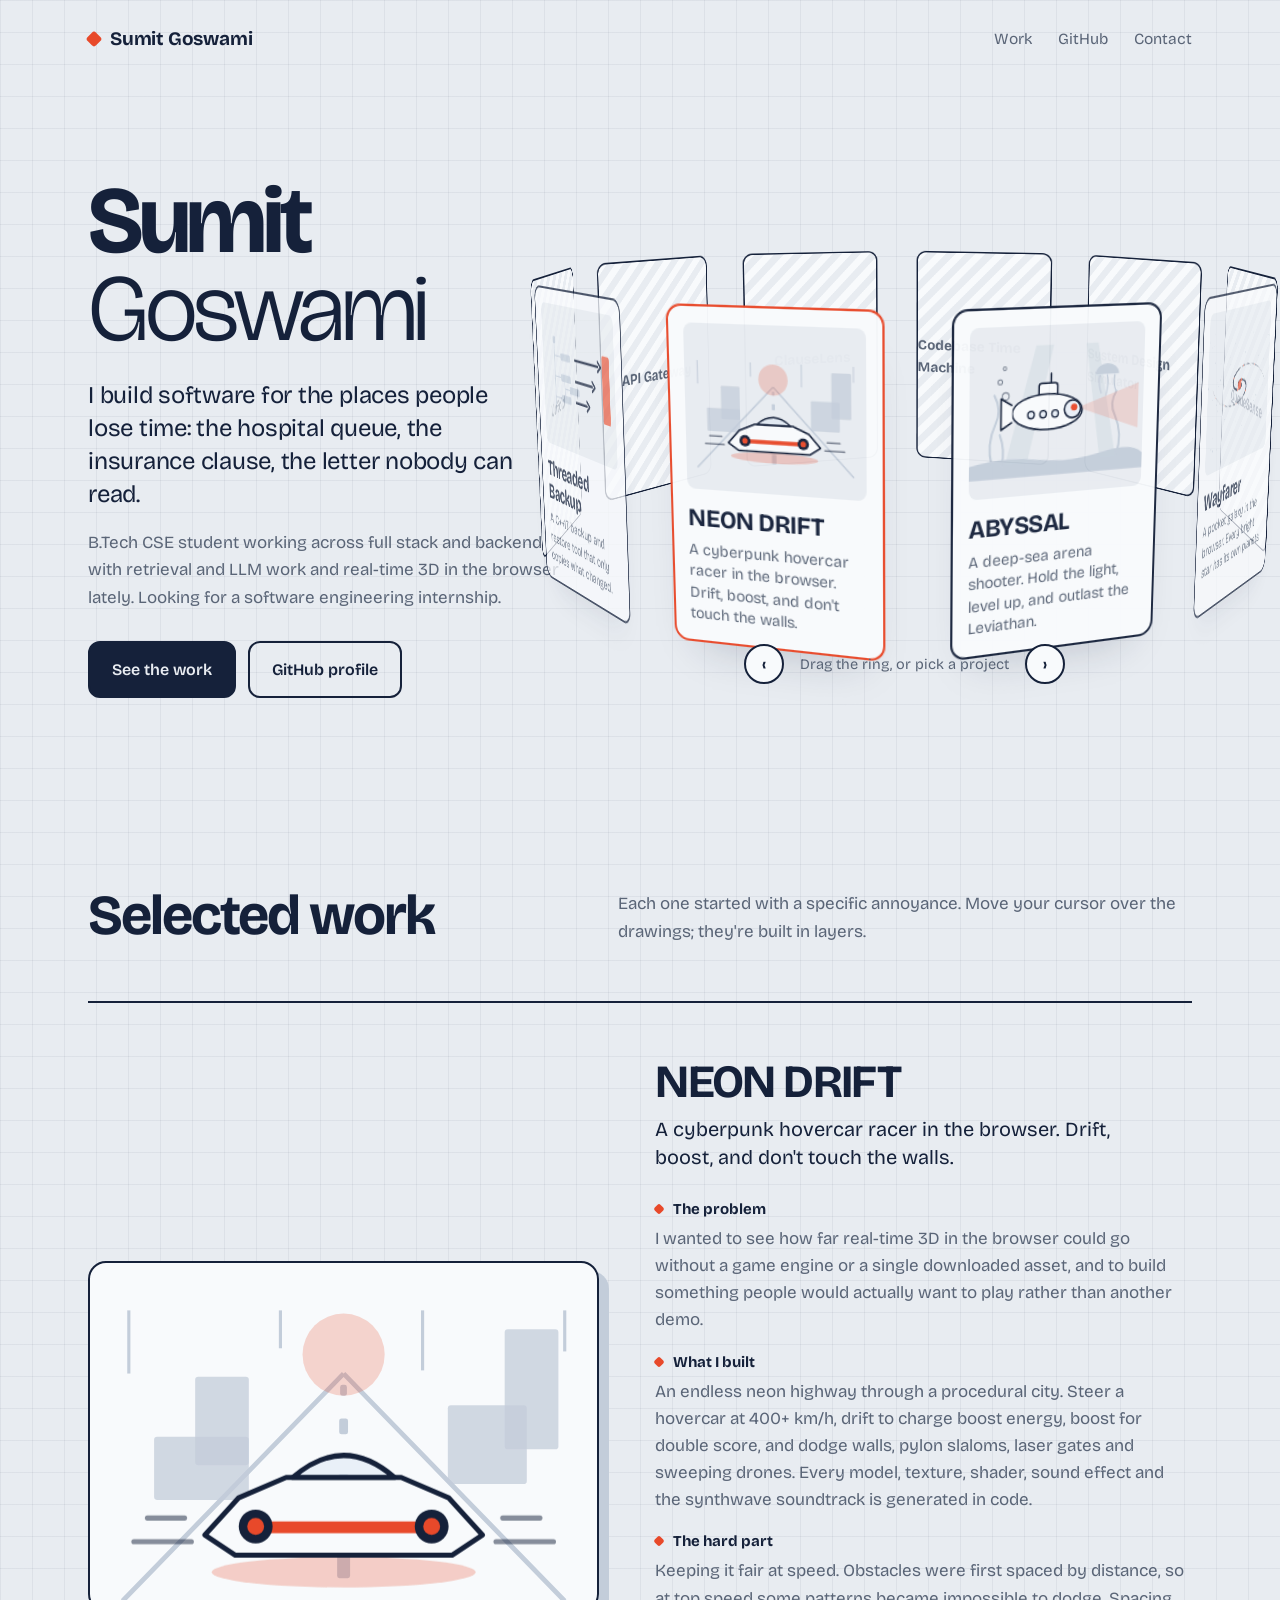
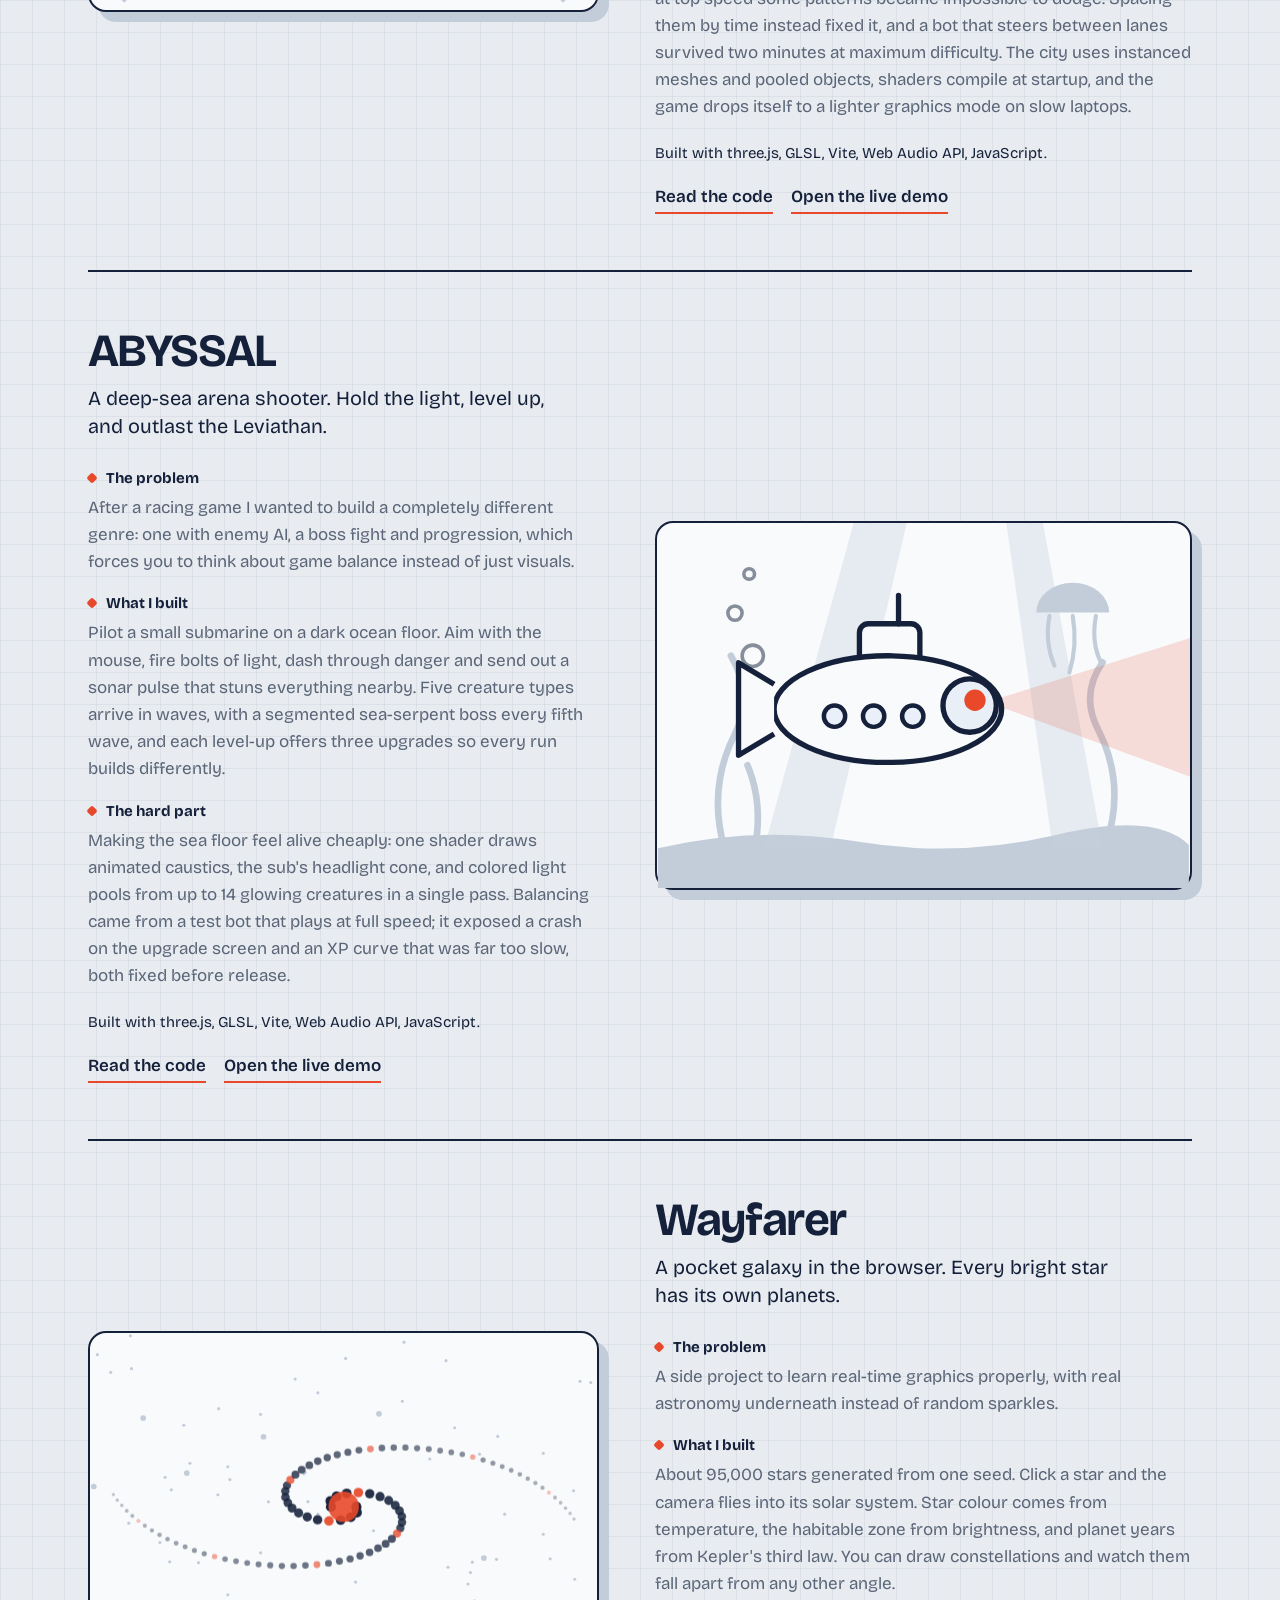
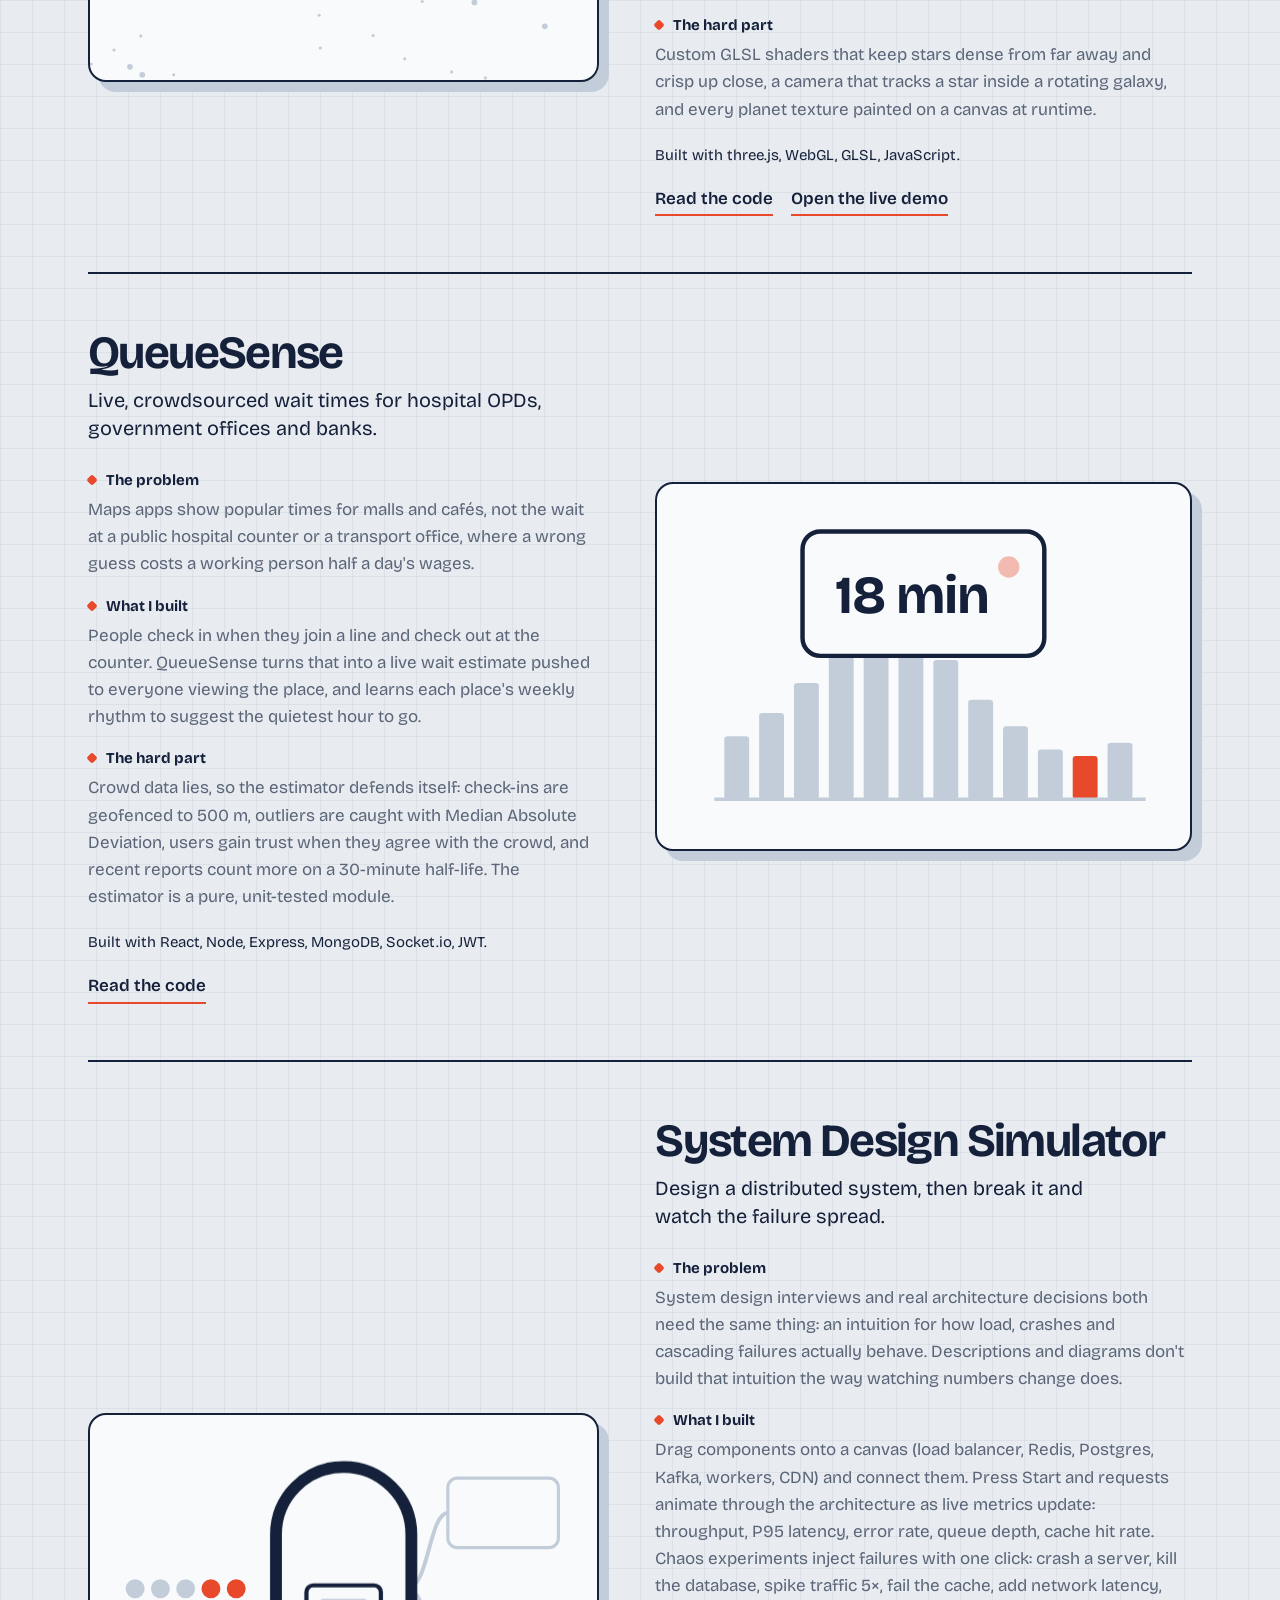
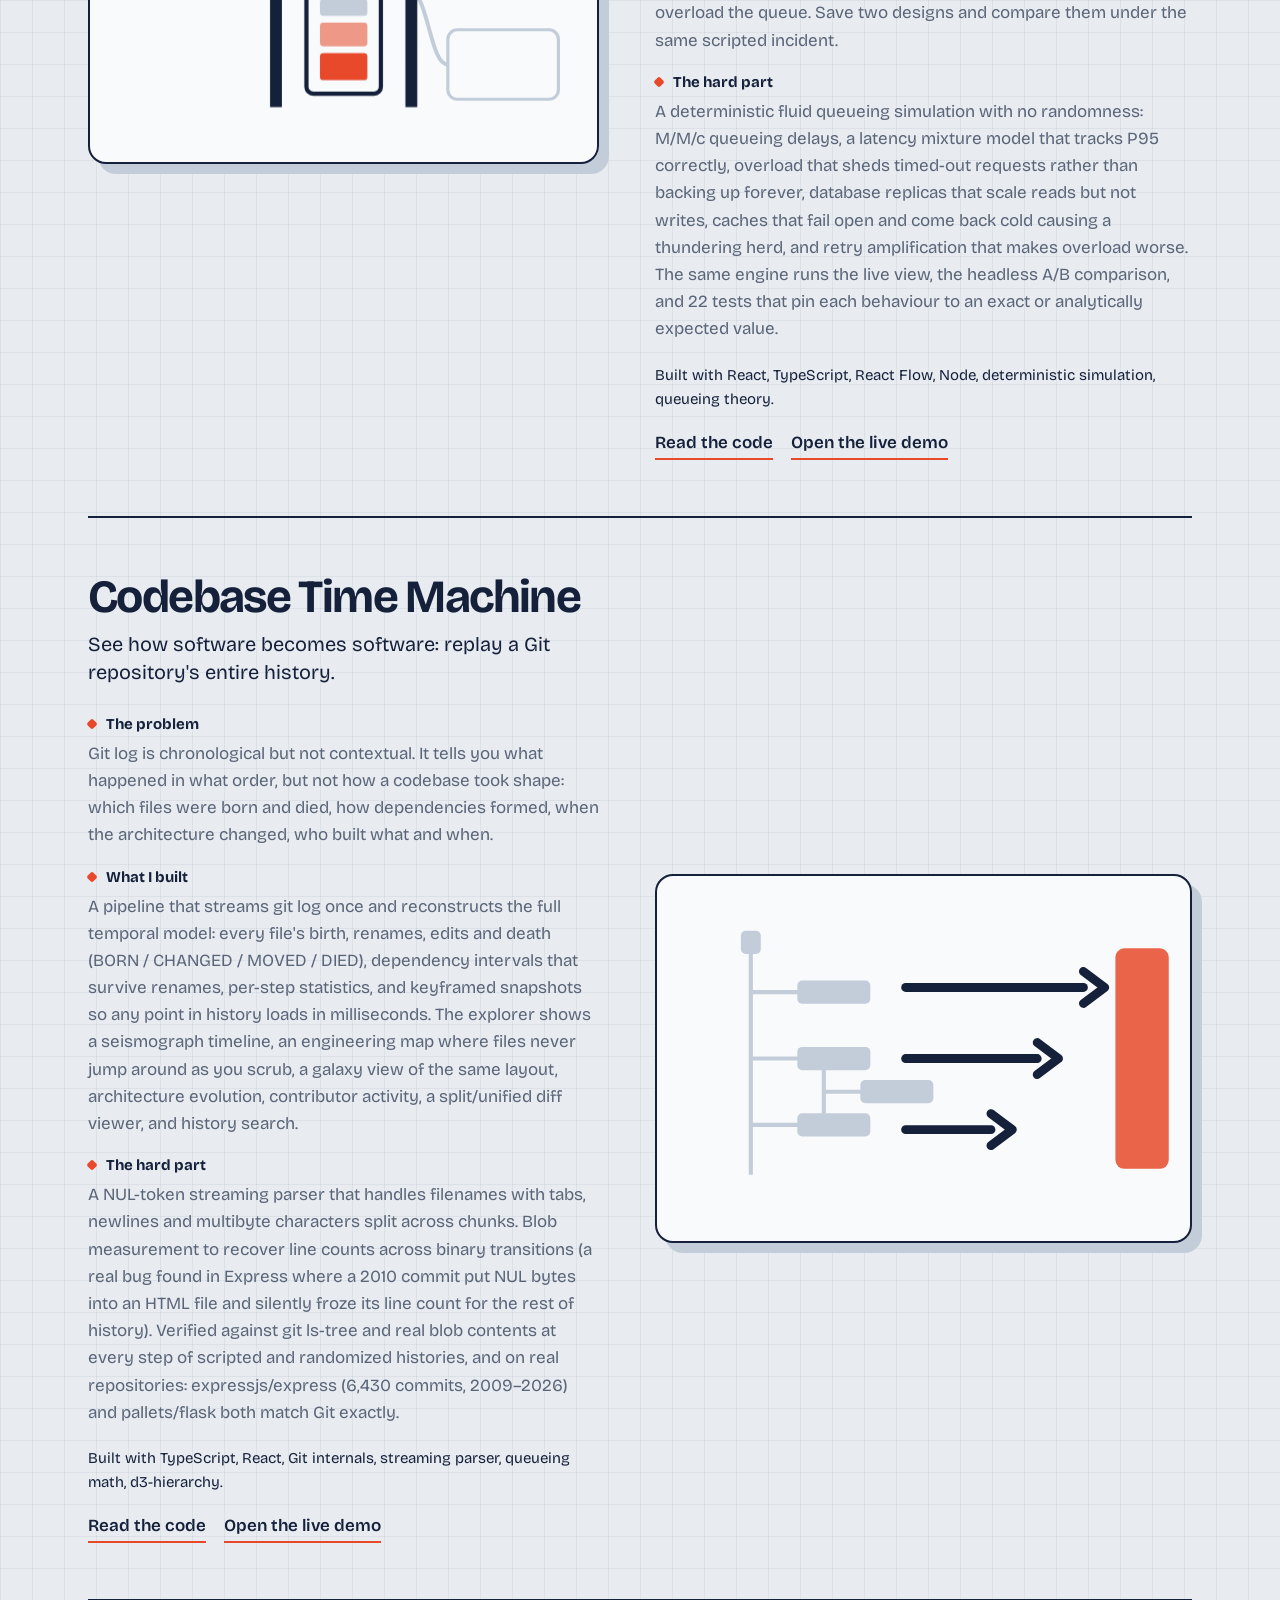
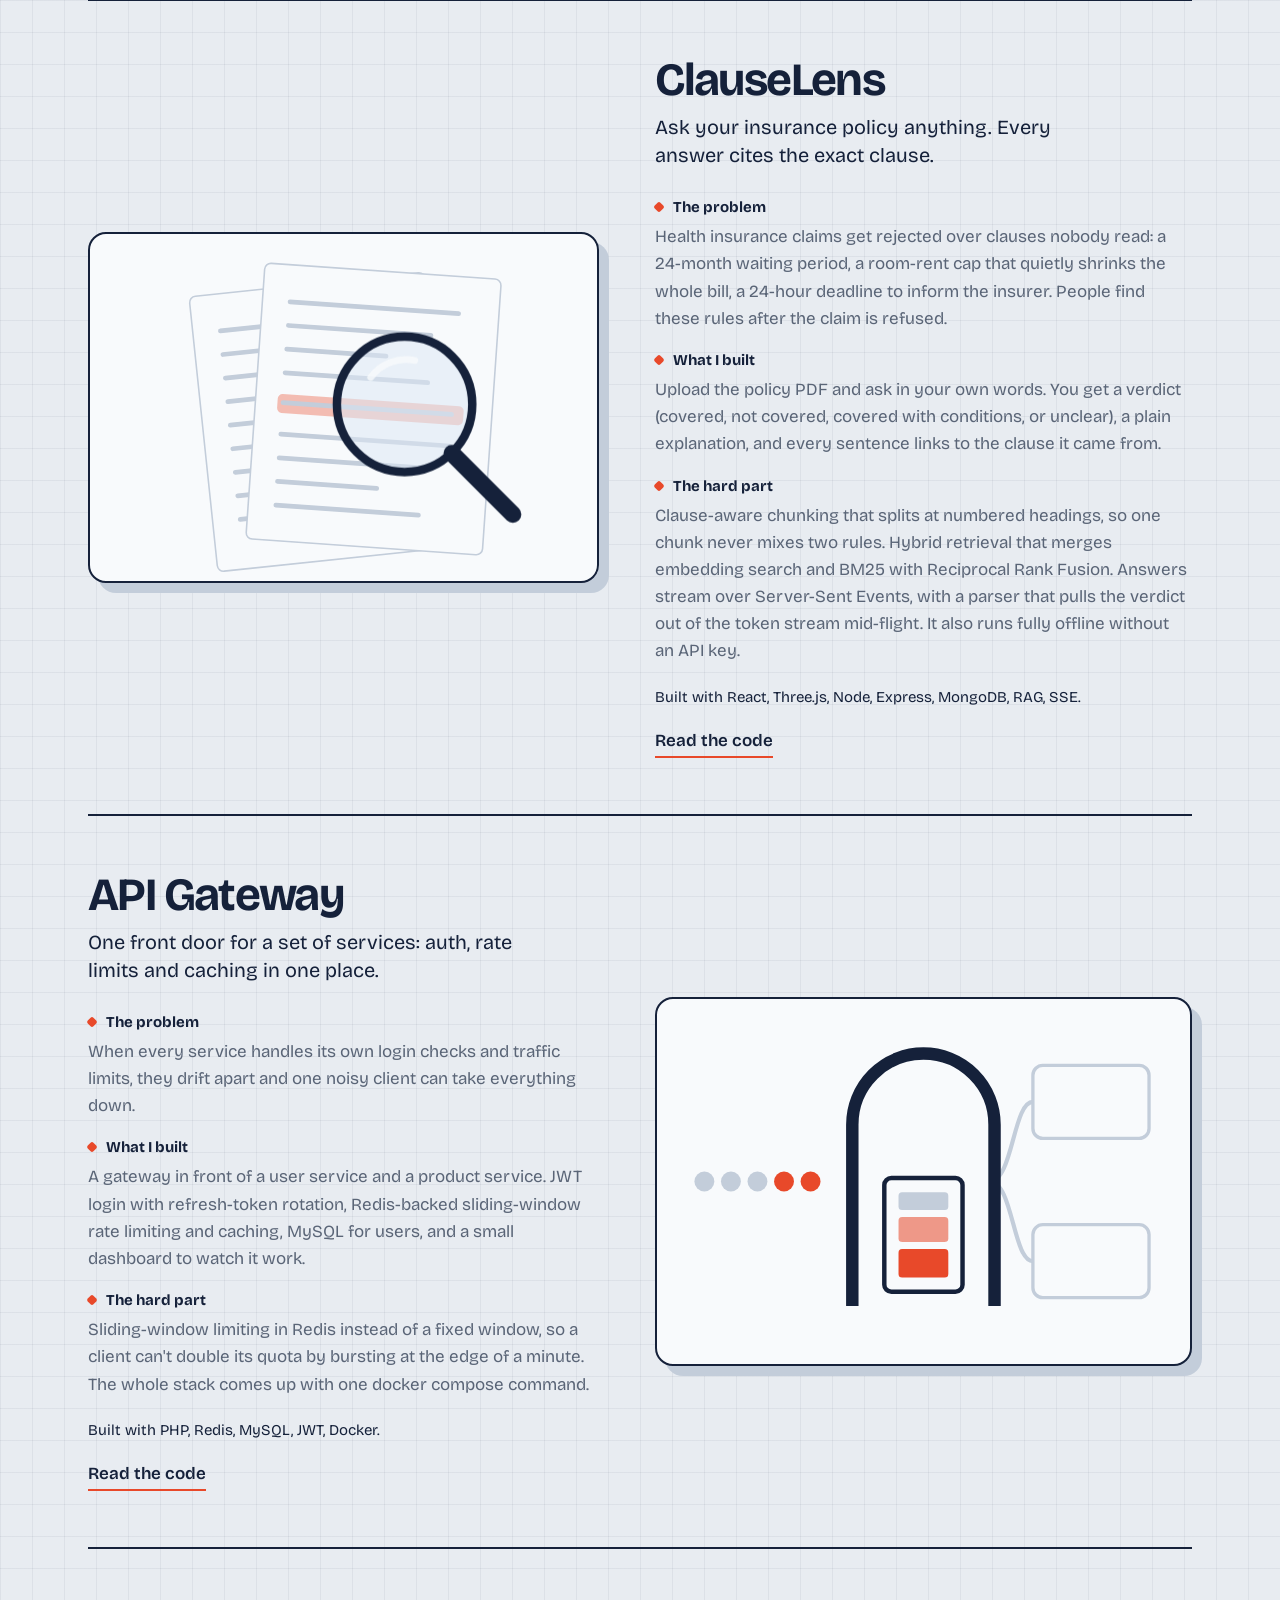
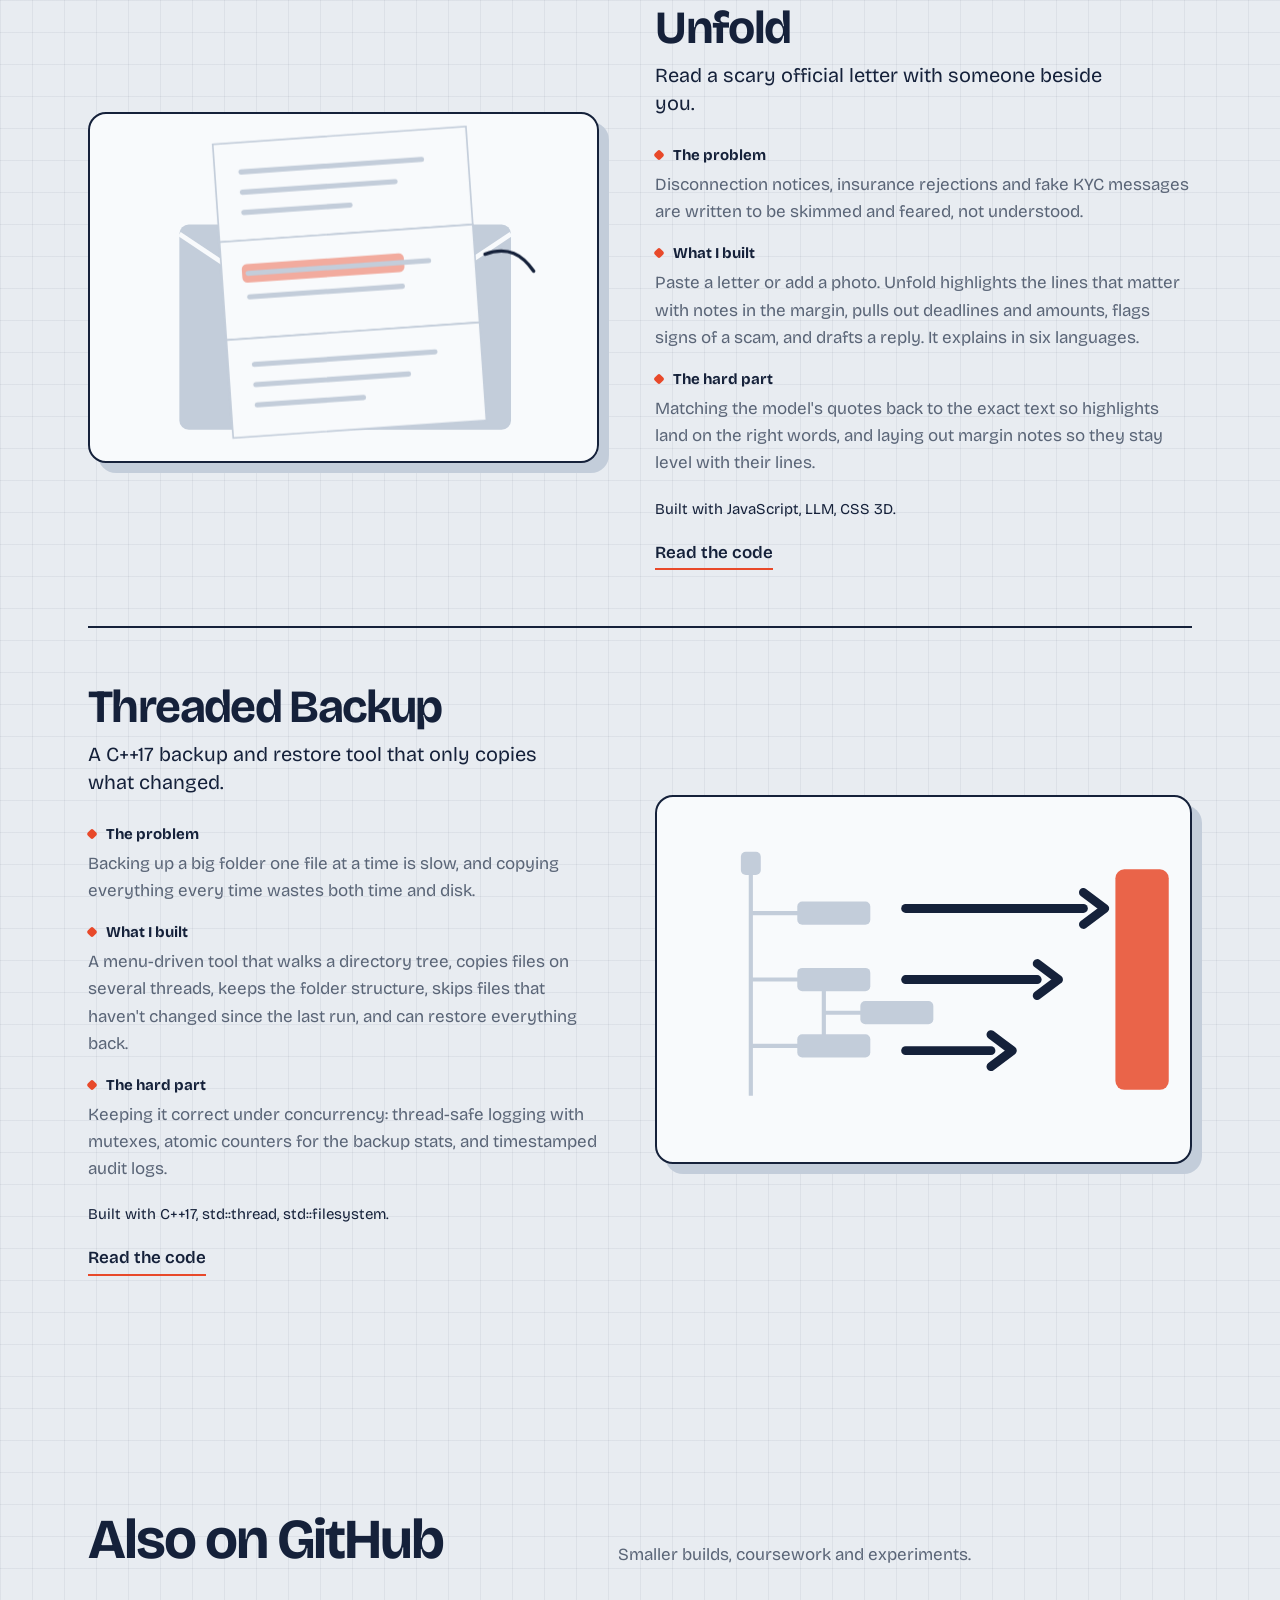
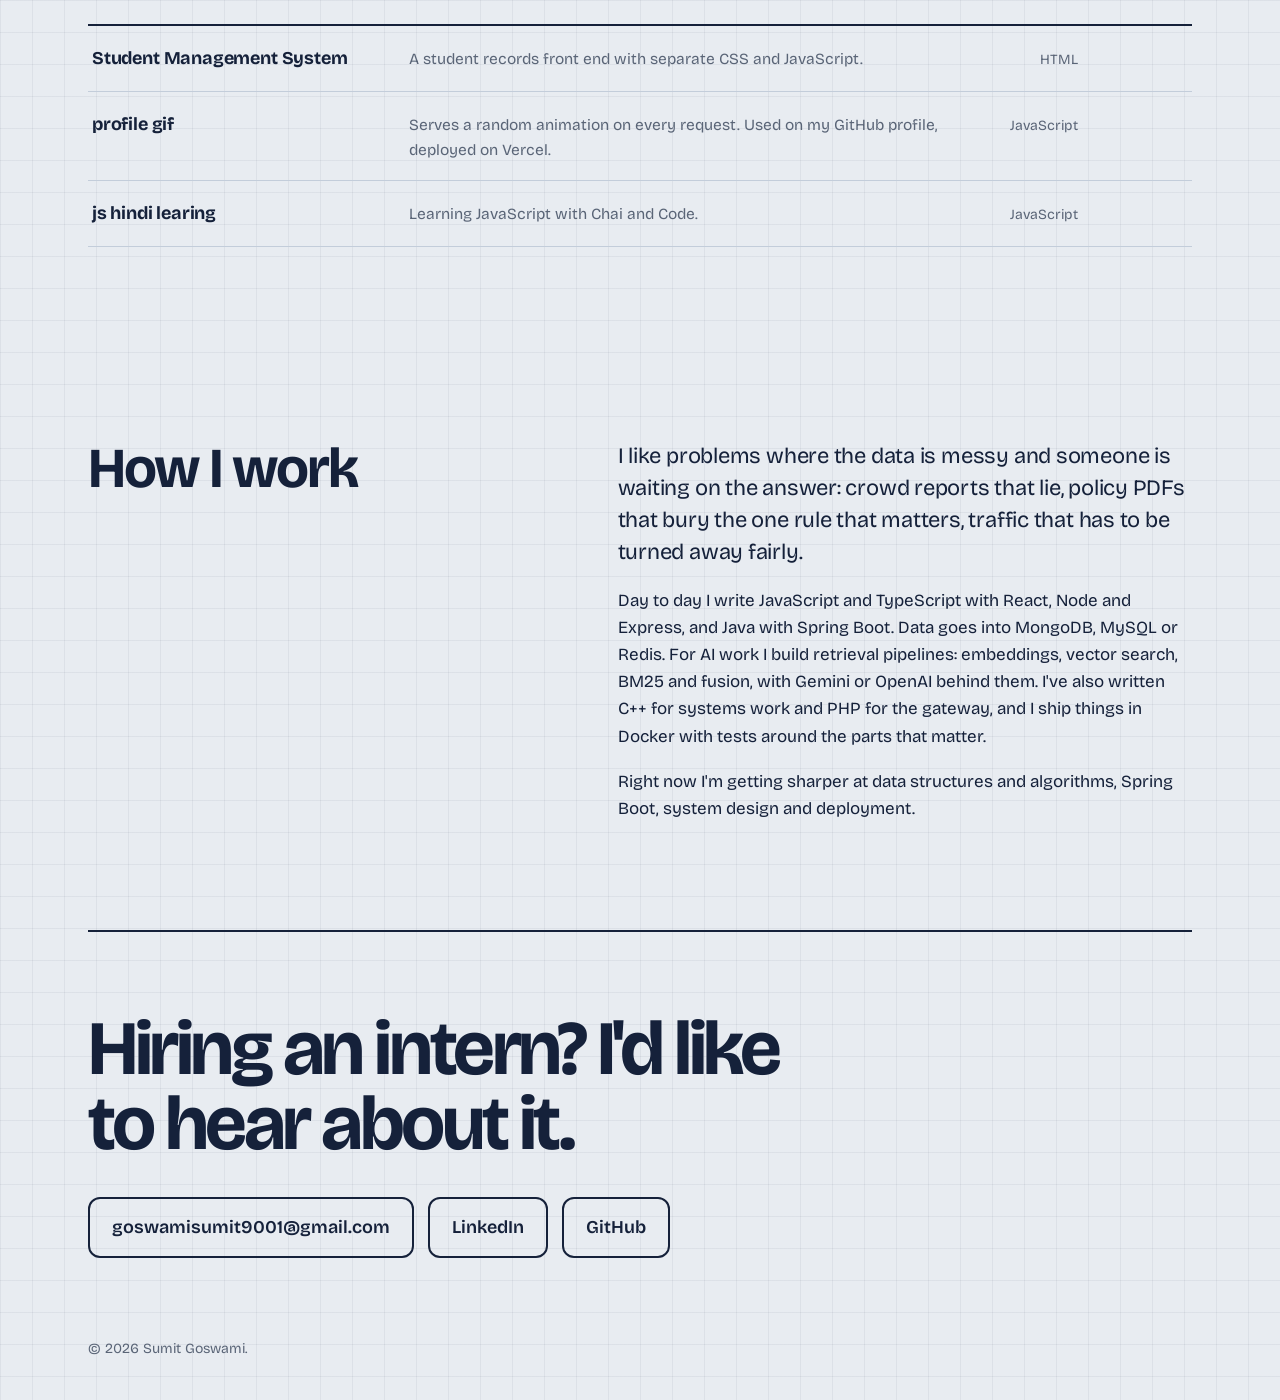
==== commit 88b85a9b: "feat: feature NEON DRIFT and ABYSSAL at the top of the portfolio\" ====
--- a/index.html
+++ b/index.html
@@ -4,7 +4,7 @@
 <meta charset="utf-8">
 <meta name="viewport" content="width=device-width, initial-scale=1, viewport-fit=cover">
 <title>Sumit Goswami — software for the places people lose time</title>
-<meta name="description" content="Sumit Goswami: full stack and backend developer. ClauseLens, QueueSense, an API gateway, a 3D galaxy and more.">
+<meta name="description" content="Sumit Goswami: full stack developer. NEON DRIFT and ABYSSAL (browser games in three.js), Wayfarer, QueueSense, ClauseLens and more.">
 <link rel="preconnect" href="https://fonts.googleapis.com">
 <link rel="preconnect" href="https://fonts.gstatic.com" crossorigin>
 <link href="https://fonts.googleapis.com/css2?family=Bricolage+Grotesque:opsz,wght@12..96,300;12..96,400;12..96,600;12..96,700&display=swap" rel="stylesheet">
@@ -22,7 +22,7 @@
       <div>
         <h1>Sumit<span>Goswami</span></h1>
         <p class="say">I build software for the places people lose time: the hospital queue, the insurance clause, the letter nobody can read.</p>
-        <p class="who">B.Tech CSE student working across full stack and backend, with a lot of retrieval and LLM work lately. Looking for a software engineering internship.</p>
+        <p class="who">B.Tech CSE student working across full stack and backend, with retrieval and LLM work and real-time 3D in the browser lately. Looking for a software engineering internship.</p>
         <div class="cta">
           <a class="btn solid" href="#work">See the work</a>
           <a class="btn" id="ghTop" href="#" target="_blank" rel="noopener">GitHub profile</a>
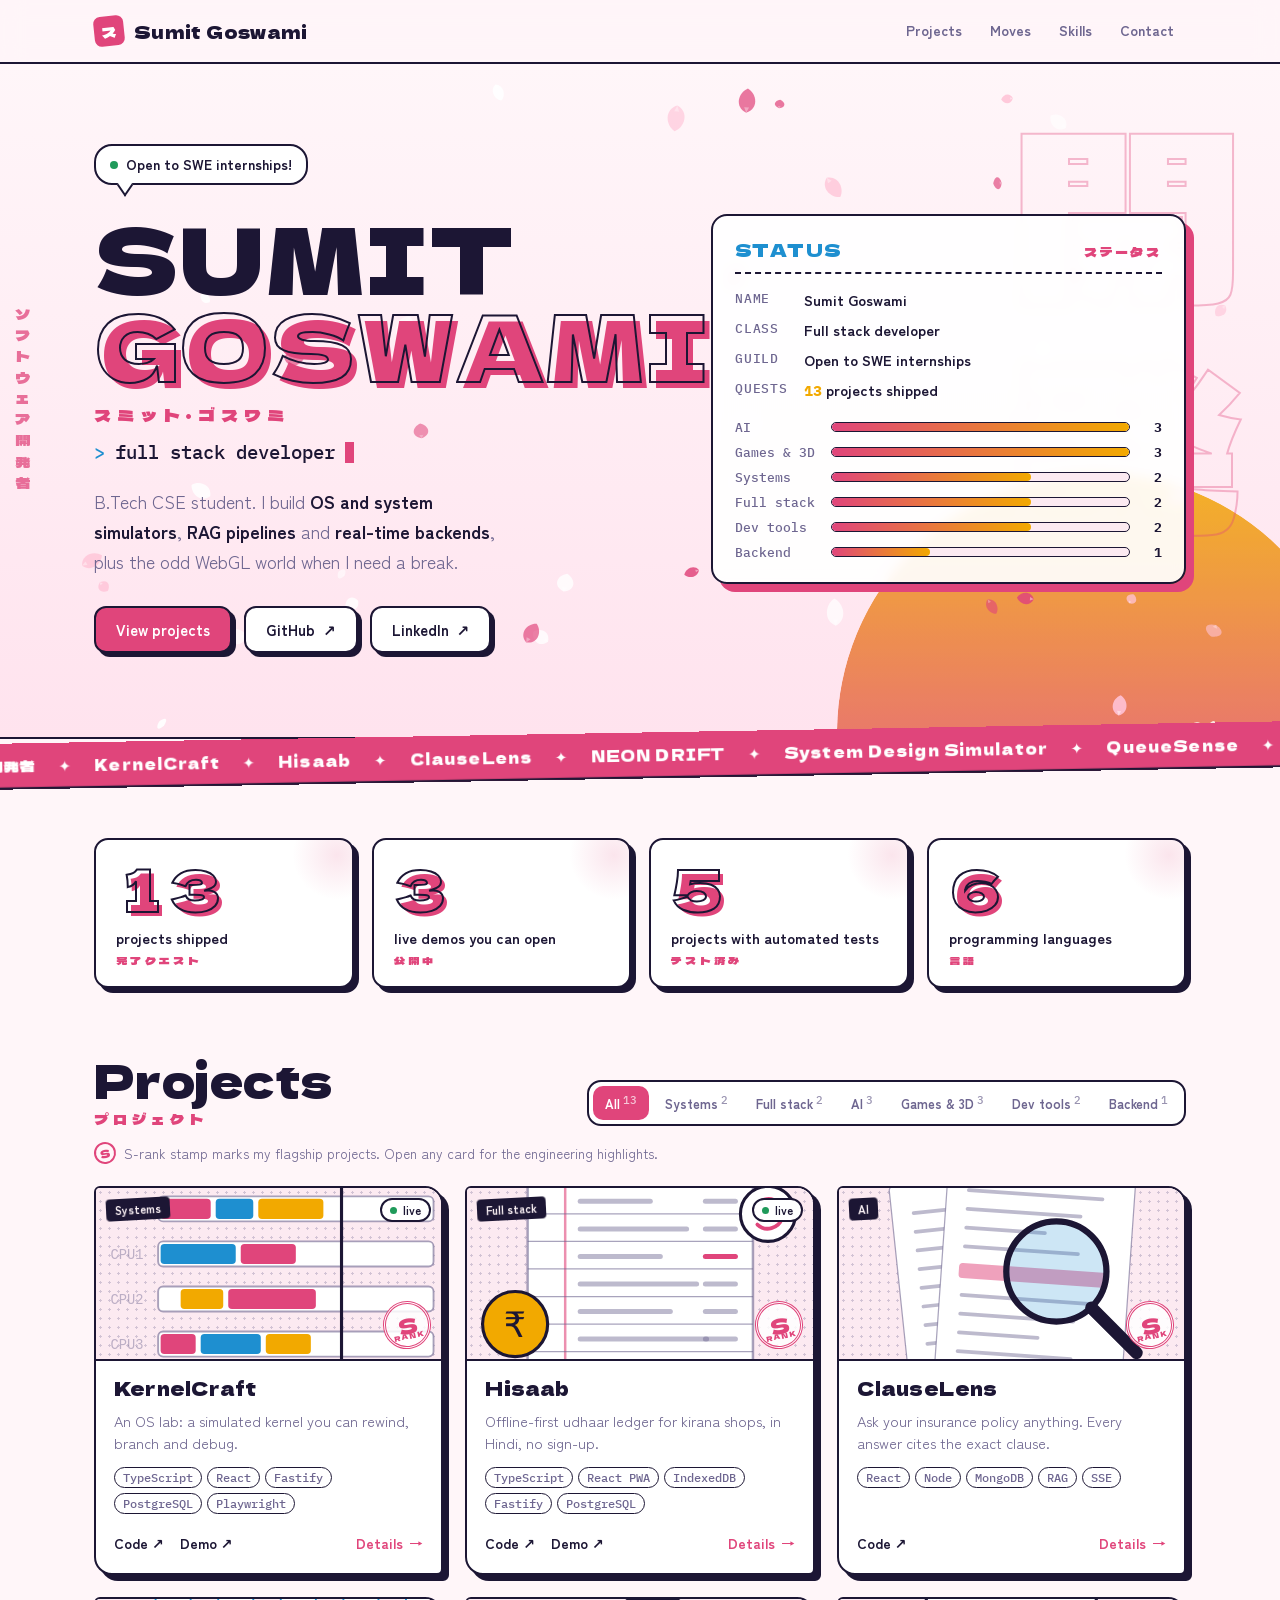
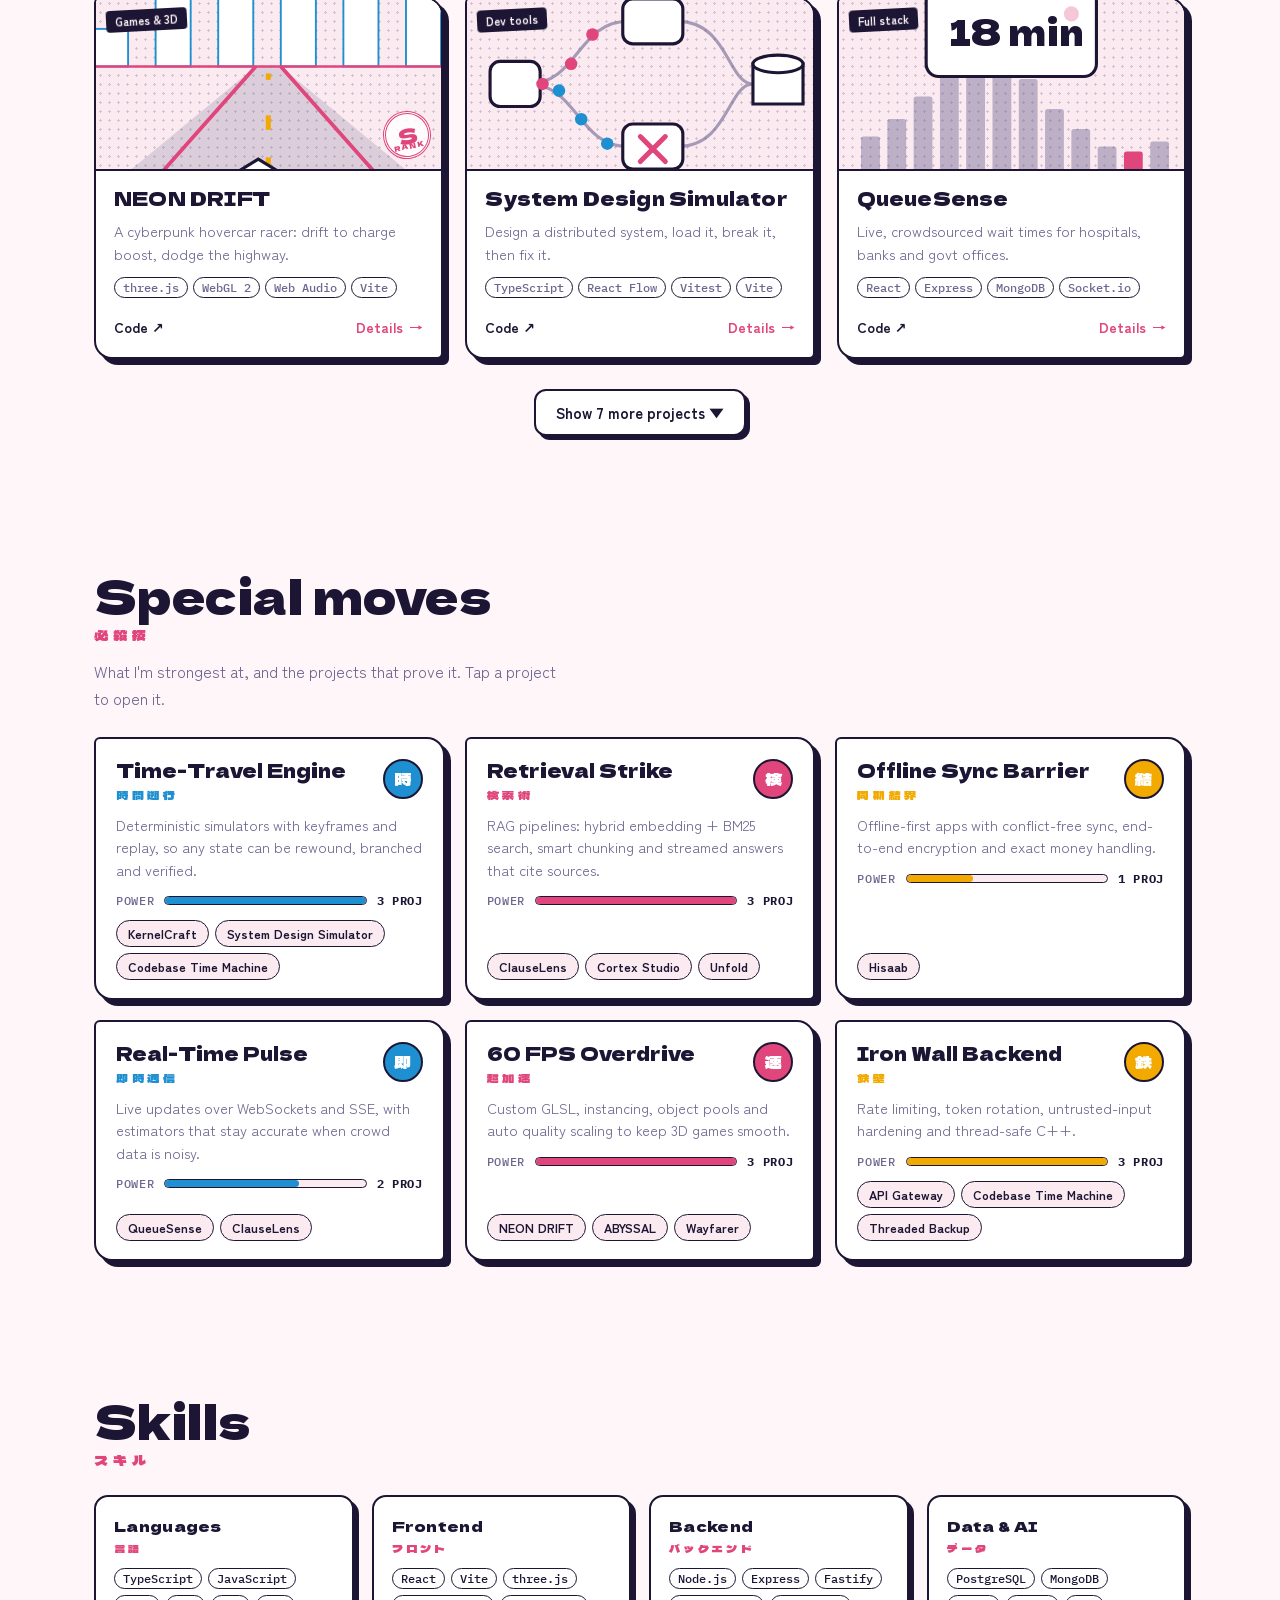
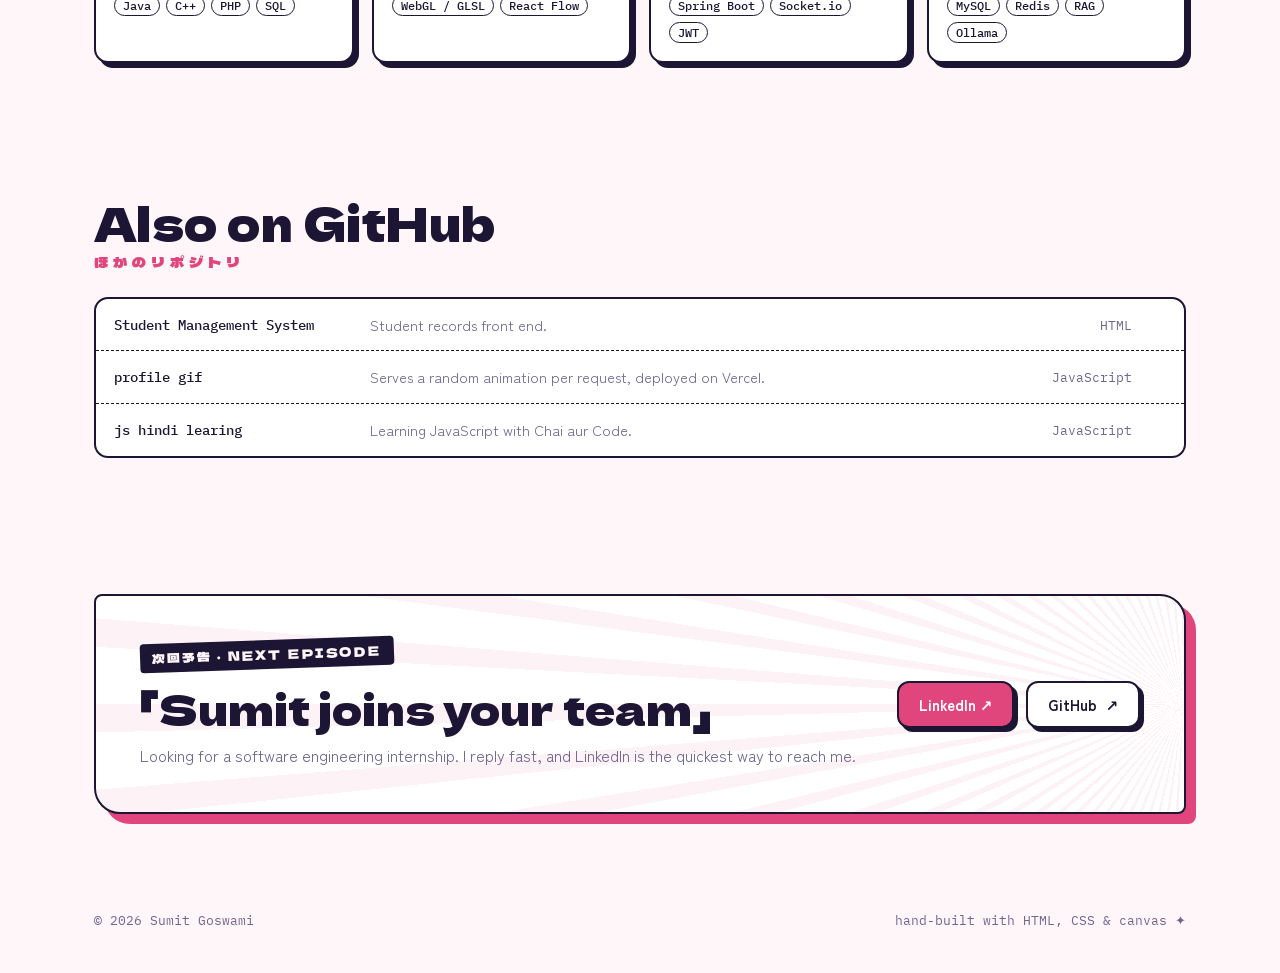
==== commit 85117e38: "Redesign portfolio: anime theme, 13 projects" ====
--- a/index.html
+++ b/index.html
@@ -3,79 +3,829 @@
 <head>
 <meta charset="utf-8">
 <meta name="viewport" content="width=device-width, initial-scale=1, viewport-fit=cover">
-<title>Sumit Goswami — software for the places people lose time</title>
-<meta name="description" content="Sumit Goswami: full stack developer. NEON DRIFT and ABYSSAL (browser games in three.js), Wayfarer, QueueSense, ClauseLens and more.">
+<title>Sumit Goswami</title>
+<meta name="description" content="Sumit Goswami: full stack and backend developer. KernelCraft, Hisaab, ClauseLens, NEON DRIFT and more.">
+<meta property="og:title" content="Sumit Goswami: Software Developer">
+<meta property="og:description" content="Full stack and backend developer. 13 projects: OS simulators, RAG, offline-first apps and WebGL games.">
+<meta name="theme-color" content="#0E0F24">
+<link rel="icon" href="data:image/svg+xml,%3Csvg xmlns='http://www.w3.org/2000/svg' viewBox='0 0 32 32'%3E%3Crect width='32' height='32' rx='7' fill='%23FF7AA8'/%3E%3Ctext x='16' y='23' font-size='19' text-anchor='middle' fill='%231A0A12' font-family='sans-serif'%3E%E3%82%B9%3C/text%3E%3C/svg%3E">
 <link rel="preconnect" href="https://fonts.googleapis.com">
 <link rel="preconnect" href="https://fonts.gstatic.com" crossorigin>
-<link href="https://fonts.googleapis.com/css2?family=Bricolage+Grotesque:opsz,wght@12..96,300;12..96,400;12..96,600;12..96,700&display=swap" rel="stylesheet">
-<link rel="stylesheet" href="css/style.css">
+<link href="https://fonts.googleapis.com/css2?family=Dela+Gothic+One&family=Zen+Kaku+Gothic+New:wght@400;500;700&family=IBM+Plex+Mono:wght@400;500&display=swap" rel="stylesheet">
+<style>[hidden]{display:none!important} img{max-width:100%} :root{padding-top:env(safe-area-inset-top,0px);padding-bottom:env(safe-area-inset-bottom,0px)}</style>
+<style>
+/* Layout: anime title-card hero (sakura canvas, striped sunset, RPG status window) → katakana ticker → manga-panel project grid (6 shown, rest on demand) → skills, repos, contact.
+   Motion: one opening sequence, falling petals, speed lines on hover. */
+:root{
+  --bg:#0E0F24; --sky:#1C1640; --panel:#16183A; --raise:#20234A; --ink:#F3EEFF; --soft:#A09DC6; --line:#2E3060;
+  --accent:#FF7AA8; --accent-2:#6FD3FF; --sun:#FFC857; --on-accent:#1A0A12; --ok:#7CE3A4;
+  --glow:rgba(255,122,168,.18);
+  --display:"Dela Gothic One","Zen Kaku Gothic New","Arial Black",system-ui,sans-serif;
+  --sans:"Zen Kaku Gothic New","Segoe UI",system-ui,sans-serif;
+  --mono:"IBM Plex Mono",ui-monospace,Menlo,monospace;
+  --ease:cubic-bezier(.2,.8,.2,1);
+  color-scheme:dark;
+}
+@media (prefers-color-scheme: light){
+  :root:not([data-theme="dark"]){
+    --bg:#FFF6F9; --sky:#FFE3EE; --panel:#FFFFFF; --raise:#FCEAF1; --ink:#1C1634; --soft:#6E6690; --line:#1C1634;
+    --accent:#E0457B; --accent-2:#1E8FD0; --sun:#F2A900; --on-accent:#FFFFFF; --ok:#1F9A5A;
+    --glow:rgba(224,69,123,.14); color-scheme:light;
+  }
+}
+:root[data-theme="light"]{
+  --bg:#FFF6F9; --sky:#FFE3EE; --panel:#FFFFFF; --raise:#FCEAF1; --ink:#1C1634; --soft:#6E6690; --line:#1C1634;
+  --accent:#E0457B; --accent-2:#1E8FD0; --sun:#F2A900; --on-accent:#FFFFFF; --ok:#1F9A5A;
+  --glow:rgba(224,69,123,.14); color-scheme:light;
+}
+*,*::before,*::after{box-sizing:border-box}
+html{scroll-behavior:smooth;scroll-padding-top:80px}
+body{margin:0;background:var(--bg);color:var(--ink);font:400 16px/1.65 var(--sans);overflow-x:hidden}
+a{color:inherit}
+:focus-visible{outline:3px solid var(--accent-2);outline-offset:3px;border-radius:6px}
+.wrap{max-width:1140px;margin:0 auto;padding-inline:24px}
+h1,h2,h3{text-wrap:balance;margin:0}
+.jp{font-family:var(--display);letter-spacing:.06em}
+
+/* ---------- bar ---------- */
+.bar{position:sticky;top:env(safe-area-inset-top,0px);z-index:20;background:color-mix(in srgb,var(--bg) 80%,transparent);backdrop-filter:blur(12px);border-bottom:2px solid var(--line)}
+.bar .wrap{display:flex;align-items:center;justify-content:space-between;gap:16px;height:62px}
+.logo{display:flex;align-items:center;gap:10px;text-decoration:none;font:400 18px var(--display);letter-spacing:.02em;white-space:nowrap}
+.logo .hanko{display:grid;place-items:center;width:30px;height:30px;border-radius:7px;background:var(--accent);color:var(--on-accent);font-size:15px;transform:rotate(-6deg)}
+.bar nav{display:flex;gap:4px;font-size:14px;font-weight:700}
+.bar nav a{text-decoration:none;color:var(--soft);padding:6px 12px;border-radius:999px;transition:color .2s,background .2s}
+.bar nav a:hover{color:var(--ink)}
+.bar nav a.on{color:var(--on-accent);background:var(--accent)}
+.progress{position:absolute;left:0;bottom:-2px;height:3px;width:100%;background:linear-gradient(90deg,var(--accent),var(--sun),var(--accent-2));transform-origin:0 50%;transform:scaleX(0)}
+
+/* ---------- hero ---------- */
+.hero-shell{position:relative;overflow:hidden;background:linear-gradient(180deg,var(--bg) 0%,var(--sky) 100%);border-bottom:2px solid var(--line)}
+.sun{position:absolute;width:min(520px,70vw);aspect-ratio:1;right:-6%;bottom:-38%;border-radius:50%;
+  background:linear-gradient(180deg,var(--sun),var(--accent) 75%);
+  -webkit-mask:repeating-linear-gradient(180deg,#000 0 54%,transparent 54% 57%,#000 57% 63%,transparent 63% 67%,#000 67% 72%,transparent 72% 77%,#000 77% 81%,transparent 81% 87%,#000 87% 90%,transparent 90% 100%);
+  mask:repeating-linear-gradient(180deg,#000 0 54%,transparent 54% 57%,#000 57% 63%,transparent 63% 67%,#000 67% 72%,transparent 72% 77%,#000 77% 81%,transparent 81% 87%,#000 87% 90%,transparent 90% 100%);
+  opacity:.85;animation:sunrise 1.6s var(--ease) both}
+@keyframes sunrise{from{transform:translateY(30%);opacity:0}}
+#sky{position:absolute;inset:0;width:100%;height:100%;display:block;pointer-events:none}
+.vert{position:absolute;left:12px;top:50%;transform:translateY(-50%);writing-mode:vertical-rl;font:400 15px var(--display);letter-spacing:.4em;color:var(--accent);opacity:.75}
+.hero{position:relative;z-index:1;display:grid;grid-template-columns:minmax(0,1.2fr) minmax(0,1fr);gap:48px;align-items:center;padding-block:80px 84px}
+.bubble{position:relative;display:inline-flex;align-items:center;gap:8px;font-weight:700;font-size:14px;background:var(--panel);color:var(--ink);border:2px solid var(--ink);border-radius:18px;padding:7px 14px;margin-bottom:26px;animation:pop-in .6s var(--ease) both}
+.bubble::after{content:"";position:absolute;left:22px;bottom:-9px;width:14px;height:14px;background:var(--panel);border-right:2px solid var(--ink);border-bottom:2px solid var(--ink);transform:rotate(45deg) skew(10deg,10deg)}
+.bubble i{width:8px;height:8px;border-radius:50%;background:var(--ok);animation:pulse 2s ease-out infinite}
+@keyframes pulse{0%{box-shadow:0 0 0 0 color-mix(in srgb,var(--ok) 60%,transparent)}100%{box-shadow:0 0 0 9px transparent}}
+@keyframes pop-in{from{opacity:0;transform:scale(.6) rotate(-6deg)}to{opacity:1;transform:none}}
+.hero h1{font:400 clamp(46px,7.4vw,92px)/.95 var(--display);letter-spacing:.005em;text-transform:uppercase}
+.hero h1 .w{display:block;white-space:nowrap}
+.hero h1 .w2{color:transparent;-webkit-text-stroke:2px var(--ink);text-shadow:6px 6px 0 var(--accent)}
+.hero h1 .ch{display:inline-block;animation:slam .7s var(--ease) both;animation-delay:calc(var(--i) * 40ms + 150ms)}
+@keyframes slam{from{opacity:0;transform:translateY(-.6em) scale(1.4) rotate(-8deg)}to{opacity:1;transform:none}}
+.kana{display:block;font:400 clamp(14px,1.6vw,17px) var(--display);color:var(--accent);letter-spacing:.35em;margin-top:16px;animation:fade-up .8s var(--ease) .7s both}
+.role{display:flex;align-items:center;gap:10px;margin-top:10px;font:500 clamp(16px,1.9vw,19px) var(--mono);color:var(--soft);min-height:1.6em;animation:fade-up .8s var(--ease) .8s both}
+.role .pfx{color:var(--accent-2)} .role .typed{color:var(--ink)}
+.role .cur{width:9px;height:1.1em;background:var(--accent);animation:blink 1s steps(1) infinite}
+@keyframes blink{50%{opacity:0}}
+@keyframes fade-up{from{opacity:0;transform:translateY(14px)}to{opacity:1;transform:none}}
+.lede{font-size:clamp(16px,1.7vw,18px);color:var(--soft);max-width:46ch;margin:20px 0 30px;animation:fade-up .8s var(--ease) .9s both}
+.lede strong{color:var(--ink)}
+.cta{display:flex;flex-wrap:wrap;gap:12px}
+.hero .cta{animation:fade-up .8s var(--ease) 1s both}
+.btn{position:relative;display:inline-flex;align-items:center;gap:8px;text-decoration:none;font:700 15px var(--sans);padding:11px 20px;border-radius:12px;border:2px solid var(--ink);background:var(--panel);color:var(--ink);cursor:pointer;box-shadow:4px 4px 0 var(--ink);transition:transform .2s var(--ease),box-shadow .2s var(--ease)}
+.btn:hover{transform:translate(-2px,-2px);box-shadow:6px 6px 0 var(--ink)}
+.btn:active{transform:translate(2px,2px);box-shadow:1px 1px 0 var(--ink)}
+.btn.primary{background:var(--accent);color:var(--on-accent)}
+.btn .ar{transition:transform .25s var(--ease)}
+.btn:hover .ar{transform:translate(2px,-2px)}
+
+/* status window */
+.status{position:relative;border:2px solid var(--ink);border-radius:16px;background:color-mix(in srgb,var(--panel) 92%,transparent);backdrop-filter:blur(6px);box-shadow:8px 8px 0 var(--accent);padding:20px 22px 22px;min-width:0;animation:window-open .9s var(--ease) .45s both}
+@keyframes window-open{from{opacity:0;transform:scaleY(.05)}60%{opacity:1;transform:scaleY(1.04)}to{transform:none}}
+.status-head{display:flex;justify-content:space-between;align-items:baseline;gap:10px;border-bottom:2px dashed var(--line);padding-bottom:10px;margin-bottom:14px}
+.status-head b{font:400 18px var(--display);letter-spacing:.08em;color:var(--accent-2)}
+.status-head span{font:400 13px var(--display);color:var(--accent);letter-spacing:.2em}
+.stat-rows{display:grid;grid-template-columns:auto minmax(0,1fr);gap:6px 16px;font-size:14.5px;margin:0}
+.stat-rows dt{font:500 12.5px var(--mono);color:var(--soft);text-transform:uppercase;letter-spacing:.06em;padding-top:2px}
+.stat-rows dd{margin:0;font-weight:700}
+.stat-rows dd .lv{color:var(--sun);font-family:var(--mono)}
+.bars{display:grid;gap:9px;margin-top:16px}
+.bar-row{display:grid;grid-template-columns:86px minmax(0,1fr) 22px;gap:10px;align-items:center;font:500 12.5px var(--mono);color:var(--soft)}
+.bar-row .track{height:10px;border:1.5px solid var(--ink);border-radius:999px;overflow:hidden;background:var(--raise)}
+.bar-row .fill{display:block;height:100%;width:var(--w);background:linear-gradient(90deg,var(--accent),var(--sun));border-radius:999px;animation:fill 1.2s var(--ease) both;animation-delay:calc(1.1s + var(--i) * 90ms)}
+@keyframes fill{from{width:0}}
+.bar-row b{color:var(--ink);text-align:right;font-variant-numeric:tabular-nums}
+
+/* ---------- ticker ---------- */
+.ticker{background:var(--accent);color:var(--on-accent);border-bottom:2px solid var(--line);overflow:hidden;padding-block:11px;transform:rotate(-1deg) scale(1.02);margin-block:-6px 0;position:relative;z-index:2}
+.ticker .track{display:flex;width:max-content;animation:slide 40s linear infinite;font:400 15px var(--display);letter-spacing:.06em}
+.ticker:hover .track{animation-play-state:paused}
+.ticker span{display:inline-flex;align-items:center;gap:22px;padding-right:22px;white-space:nowrap}
+.ticker span::after{content:"✦"}
+@keyframes slide{to{transform:translateX(-50%)}}
+
+/* ---------- sections ---------- */
+section{padding-block:68px}
+.sec-head{display:flex;justify-content:space-between;align-items:end;gap:20px;flex-wrap:wrap;margin-bottom:28px}
+.sec-head h2{font:400 clamp(30px,4vw,46px)/1 var(--display);letter-spacing:.01em}
+.sec-head h2::after{content:attr(data-jp);display:block;font-size:14px;color:var(--accent);letter-spacing:.35em;margin-top:10px}
+@supports (animation-timeline: view()){
+  .reveal{animation:rise-soft linear both;animation-timeline:view();animation-range:entry 0% entry 40%}
+  @keyframes rise-soft{from{opacity:.15;transform:translateY(28px)}to{opacity:1;transform:none}}
+}
+
+/* filters */
+.filters{position:relative;display:flex;flex-wrap:wrap;gap:4px;padding:4px;border:2px solid var(--ink);border-radius:14px;background:var(--panel)}
+.pill{position:absolute;top:0;left:0;border-radius:10px;background:var(--accent);transition:transform .45s var(--ease),width .45s var(--ease),height .45s var(--ease)}
+.chip-btn{position:relative;z-index:1;font:700 13px var(--sans);padding:7px 12px;border-radius:10px;border:0;background:transparent;color:var(--soft);cursor:pointer;transition:color .3s}
+.chip-btn:hover{color:var(--ink)}
+.chip-btn[aria-pressed="true"]{color:var(--on-accent)}
+.chip-btn sup{font:500 10.5px var(--mono);opacity:.7;margin-left:3px}
+
+/* manga panel cards */
+.grid{display:grid;grid-template-columns:repeat(3,minmax(0,1fr));gap:22px;perspective:1200px}
+.card{--mx:50%;--my:50%;--rx:0deg;--ry:0deg;position:relative;display:flex;flex-direction:column;border:2px solid var(--ink);border-radius:6px 18px 6px 18px;background:var(--panel);overflow:hidden;min-width:0;box-shadow:6px 6px 0 var(--line);transform:rotateX(var(--rx)) rotateY(var(--ry));transition:transform .5s var(--ease),box-shadow .3s;animation:panel-in .7s var(--ease) backwards;animation-delay:calc(var(--d,0) * 80ms)}
+@keyframes panel-in{from{opacity:0;transform:translateY(30px) rotate(-2deg) scale(.96)}}
+.card.tilting{transition:transform .08s linear,box-shadow .3s}
+.card:hover{box-shadow:8px 8px 0 var(--accent)}
+.thumb{position:relative;aspect-ratio:16/8;max-width:100%;border-bottom:2px solid var(--ink);overflow:hidden;
+  background:radial-gradient(circle,color-mix(in srgb,var(--soft) 30%,transparent) 1.1px,transparent 1.4px) 0 0/9px 9px,var(--raise)}
+.thumb::after{content:"";position:absolute;inset:-40%;pointer-events:none;opacity:0;transition:opacity .3s;
+  background:repeating-conic-gradient(from 0deg at var(--mx) var(--my),transparent 0deg 4deg,color-mix(in srgb,var(--ink) 16%,transparent) 4deg 5deg);
+  -webkit-mask:radial-gradient(circle at var(--mx) var(--my),transparent 18%,#000 60%);mask:radial-gradient(circle at var(--mx) var(--my),transparent 18%,#000 60%)}
+.card:hover .thumb::after{opacity:1}
+.thumb .lay{position:absolute;inset:-8%;transition:transform .5s var(--ease)}
+.thumb svg{width:100%;height:100%;display:block}
+.card:hover .bk{transform:translate(calc(var(--px,0) * -6px),calc(var(--py,0) * -6px))}
+.card:hover .fr{transform:translate(calc(var(--px,0) * 12px),calc(var(--py,0) * 12px)) scale(1.06)}
+.cat{position:absolute;top:10px;left:10px;z-index:1;font:700 11.5px var(--sans);background:var(--ink);color:var(--bg);padding:3px 9px;border-radius:4px;transform:rotate(-3deg)}
+.live{position:absolute;top:10px;right:10px;z-index:1;display:inline-flex;align-items:center;gap:6px;font:700 11.5px var(--sans);background:var(--panel);border:2px solid var(--ink);color:var(--ink);padding:2px 8px;border-radius:999px}
+.live i{width:7px;height:7px;border-radius:50%;background:var(--ok);animation:pulse 2s ease-out infinite}
+.body{display:flex;flex-direction:column;gap:10px;padding:16px 18px 18px;flex:1}
+.card h3{font:400 19px/1.2 var(--display);letter-spacing:.01em}
+.card p{margin:0;color:var(--soft);font-size:14.5px;line-height:1.55}
+.tags{display:flex;flex-wrap:wrap;gap:5px;margin-top:2px}
+.tag{font:500 12px var(--mono);padding:2px 8px;border-radius:999px;border:1.5px solid var(--line);color:var(--soft);transition:border-color .2s,color .2s}
+.card:hover .tag{color:var(--ink);border-color:color-mix(in srgb,var(--accent) 60%,var(--line))}
+.actions{position:relative;z-index:3;display:flex;gap:16px;align-items:center;margin-top:auto;padding-top:8px;font-size:14px;font-weight:700}
+.actions a,.actions button{text-decoration:none;background:none;border:0;padding:0;color:var(--ink);font:inherit;cursor:pointer;transition:color .2s}
+.actions a:hover,.actions button:hover{color:var(--accent)}
+.actions .more{margin-left:auto;color:var(--accent);display:inline-flex;gap:6px;align-items:center}
+.actions .more .ar{transition:transform .3s var(--ease)}
+.card:hover .more .ar{transform:translateX(4px)}
+.show-more{display:flex;justify-content:center;margin-top:30px}
+
+/* dialog */
+dialog{border:2px solid var(--ink);border-radius:8px 22px 8px 22px;background:var(--panel);color:var(--ink);padding:0;width:min(600px,calc(100vw - 32px));max-height:calc(100dvh - 48px);overflow:auto;box-shadow:10px 10px 0 var(--accent)}
+dialog[open]{animation:pop .45s var(--ease)}
+@keyframes pop{from{opacity:0;transform:scale(.9) rotate(-2deg)}to{opacity:1;transform:none}}
+dialog::backdrop{background:rgba(8,6,20,.6);backdrop-filter:blur(4px)}
+.dlg-art{position:relative;aspect-ratio:16/6;border-bottom:2px solid var(--ink);overflow:hidden;background:radial-gradient(circle,color-mix(in srgb,var(--soft) 30%,transparent) 1.1px,transparent 1.4px) 0 0/9px 9px,var(--raise)}
+.dlg-art .lay{position:absolute;inset:0}
+.dlg-art svg{width:100%;height:100%;display:block}
+.dlg{padding:22px 26px 26px;display:grid;gap:18px}
+.dlg > *{animation:fade-up .5s var(--ease) both}
+.dlg > *:nth-child(2){animation-delay:.06s}.dlg > *:nth-child(3){animation-delay:.12s}.dlg > *:nth-child(4){animation-delay:.18s}.dlg > *:nth-child(5){animation-delay:.24s}
+.dlg-top{display:flex;justify-content:space-between;gap:12px;align-items:start}
+.dlg h3{font:400 28px/1.1 var(--display)}
+.dlg .eyebrow{display:block;font:700 12.5px var(--sans);color:var(--accent);margin-bottom:6px}
+.x{border:2px solid var(--ink);background:var(--raise);color:var(--ink);width:36px;height:36px;border-radius:10px;cursor:pointer;font-size:18px;line-height:1;flex:none;transition:transform .3s var(--ease)}
+.x:hover{transform:rotate(90deg)}
+.why{position:relative;margin:0;padding:12px 16px;border:2px solid var(--ink);border-radius:16px;background:var(--raise);font-size:15px;font-weight:500}
+.why::after{content:"";position:absolute;left:26px;bottom:-9px;width:14px;height:14px;background:var(--raise);border-right:2px solid var(--ink);border-bottom:2px solid var(--ink);transform:rotate(45deg)}
+.label{font:500 12px var(--mono);color:var(--soft);letter-spacing:.06em;text-transform:uppercase}
+.points{list-style:none;margin:8px 0 0;padding:0;display:grid;gap:10px}
+.points li{display:grid;grid-template-columns:24px minmax(0,1fr);font-size:15px}
+.points li::before{content:"✦";color:var(--accent)}
+
+/* skills */
+.skills{display:grid;grid-template-columns:repeat(4,minmax(0,1fr));gap:18px}
+.skill{position:relative;border:2px solid var(--ink);border-radius:14px;padding:18px;min-width:0;background:var(--panel);box-shadow:5px 5px 0 var(--line);transition:transform .3s var(--ease),box-shadow .3s}
+.skill:hover{transform:translate(-2px,-2px);box-shadow:7px 7px 0 var(--accent-2)}
+.skill h3{font:400 15px var(--display);margin-bottom:12px;letter-spacing:.02em}
+.skill h3 small{display:block;font-size:11px;color:var(--accent);letter-spacing:.3em;margin-top:4px}
+.skill .tags{gap:6px}
+.skill .tag{color:var(--ink)}
+
+/* repos */
+.repos{list-style:none;margin:0;padding:0;border:2px solid var(--ink);border-radius:14px;overflow:hidden;background:var(--panel)}
+.repos li+li{border-top:1.5px dashed var(--line)}
+.repos a{display:grid;grid-template-columns:minmax(0,240px) minmax(0,1fr) auto 18px;gap:16px;align-items:center;padding:14px 18px;text-decoration:none;font-size:14.5px;transition:background .25s,padding .35s var(--ease)}
+.repos a:hover{background:var(--raise);padding-left:26px}
+.rn{font:500 14px var(--mono)}
+.rd{color:var(--soft);white-space:nowrap;overflow:hidden;text-overflow:ellipsis}
+.rl{font:400 12.5px var(--mono);color:var(--soft)}
+.rg{color:var(--accent);opacity:0;transform:translateX(-6px);transition:opacity .25s,transform .35s var(--ease)}
+.repos a:hover .rg{opacity:1;transform:none}
+
+/* contact */
+.contact{position:relative;border:2px solid var(--ink);border-radius:8px 26px 8px 26px;background:var(--panel);box-shadow:10px 10px 0 var(--accent);padding:44px;display:flex;justify-content:space-between;align-items:center;gap:24px;flex-wrap:wrap;overflow:hidden}
+.contact::before{content:"";position:absolute;inset:0;pointer-events:none;opacity:.5;background:repeating-conic-gradient(from 0deg at 100% 50%,transparent 0deg 3deg,var(--glow) 3deg 4.5deg)}
+.contact > *{position:relative}
+.contact h2{font:400 clamp(26px,3.8vw,42px)/1.1 var(--display);max-width:18ch}
+.contact p{margin:10px 0 0;color:var(--soft)}
+footer{padding-block:30px 44px;color:var(--soft);font:400 13px var(--mono);display:flex;justify-content:space-between;gap:12px;flex-wrap:wrap}
+
+/* kanji watermark */
+.kanji{position:absolute;right:3%;top:6%;writing-mode:vertical-rl;font:400 clamp(110px,18vw,240px)/1 var(--display);color:transparent;-webkit-text-stroke:2px color-mix(in srgb,var(--accent) 35%,transparent);pointer-events:none;user-select:none;animation:fade-up 1.4s var(--ease) .2s both}
+
+/* battle record stats */
+.stats{display:grid;grid-template-columns:repeat(4,minmax(0,1fr));gap:18px;padding-block:60px 0}
+.stat{position:relative;border:2px solid var(--ink);border-radius:14px;background:var(--panel);padding:18px 20px;box-shadow:5px 5px 0 var(--line);overflow:hidden;min-width:0}
+.stat::after{content:"";position:absolute;right:-30px;top:-30px;width:90px;height:90px;border-radius:50%;background:radial-gradient(circle,var(--glow),transparent 70%)}
+.stat b{display:block;font:400 clamp(40px,5vw,58px)/1 var(--display);color:transparent;-webkit-text-stroke:2px var(--ink);text-shadow:4px 4px 0 var(--accent);font-variant-numeric:tabular-nums}
+.stat span{display:block;margin-top:12px;font-weight:700;font-size:14.5px;line-height:1.35}
+.stat small{display:block;font:400 11px var(--display);color:var(--accent);letter-spacing:.3em;margin-top:4px}
+
+/* flagship stamp */
+.rank{position:absolute;right:10px;bottom:10px;z-index:1;width:48px;height:48px;border-radius:50%;display:grid;place-items:center;font:400 21px/1 var(--display);color:var(--accent);border:3px double var(--accent);background:color-mix(in srgb,var(--panel) 85%,transparent);transform:rotate(-12deg);animation:stamp .5s var(--ease) backwards;animation-delay:calc(var(--d,0) * 80ms + .45s)}
+.rank small{position:absolute;bottom:6px;font-size:7px;letter-spacing:.12em}
+@keyframes stamp{from{transform:scale(2.6) rotate(-35deg);opacity:0}}
+.legend{display:flex;align-items:center;gap:8px;margin:-12px 0 22px;font-size:13.5px;color:var(--soft)}
+.legend .dot{width:22px;height:22px;border-radius:50%;display:grid;place-items:center;font:400 11px var(--display);color:var(--accent);border:2px double var(--accent);transform:rotate(-12deg)}
+
+/* special moves */
+.sec-sub{margin:-12px 0 26px;color:var(--soft);max-width:60ch}
+.moves{display:grid;grid-template-columns:repeat(3,minmax(0,1fr));gap:20px}
+.move{--c:var(--accent);position:relative;border:2px solid var(--ink);border-radius:6px 18px 6px 18px;background:var(--panel);padding:20px 20px 18px;display:flex;flex-direction:column;gap:12px;overflow:hidden;box-shadow:6px 6px 0 var(--line);transition:transform .3s var(--ease),box-shadow .3s;min-width:0}
+.move::before{content:"";position:absolute;inset:0;background:linear-gradient(115deg,transparent 38%,color-mix(in srgb,var(--c) 26%,transparent) 50%,transparent 62%);transform:translateX(-100%);transition:transform .8s var(--ease);pointer-events:none}
+.move:hover{transform:translate(-3px,-3px);box-shadow:9px 9px 0 var(--c)}
+.move:hover::before{transform:translateX(100%)}
+.mv-top{display:flex;justify-content:space-between;align-items:start;gap:12px}
+.move h3{font:400 19px/1.15 var(--display)}
+.move h3 small{display:block;font-size:12px;color:var(--c);letter-spacing:.3em;margin-top:7px}
+.move .el{flex:none;width:40px;height:40px;border-radius:50%;display:grid;place-items:center;background:var(--c);color:var(--on-accent);font:400 17px var(--display);border:2px solid var(--ink);transition:transform .4s var(--ease)}
+.move:hover .el{transform:rotate(360deg) scale(1.1)}
+.move p{margin:0;color:var(--soft);font-size:14.5px;line-height:1.55}
+.power{display:grid;grid-template-columns:auto minmax(0,1fr) auto;gap:10px;align-items:center;font:500 11.5px var(--mono);color:var(--soft);text-transform:uppercase;letter-spacing:.06em}
+.power .track{height:9px;border:1.5px solid var(--ink);border-radius:999px;background:var(--raise);overflow:hidden}
+.power .fill{display:block;height:100%;width:var(--w);background:var(--c);border-radius:999px}
+.power b{color:var(--ink)}
+.used{display:flex;flex-wrap:wrap;gap:6px;margin-top:auto}
+.used button{font:700 12.5px var(--sans);border:1.5px solid var(--ink);background:var(--raise);color:var(--ink);border-radius:999px;padding:3px 11px;cursor:pointer;transition:background .2s,color .2s,transform .2s var(--ease)}
+.used button:hover{background:var(--c);color:var(--on-accent);transform:translateY(-2px)}
+
+/* next episode */
+.next{display:inline-block;font:400 13px var(--display);letter-spacing:.15em;background:var(--ink);color:var(--bg);padding:5px 12px;border-radius:4px;transform:rotate(-2deg);margin-bottom:16px}
+
+/* anime cut-in */
+.cutin{position:fixed;inset:0;z-index:100;pointer-events:none;overflow:hidden}
+.cutin i{position:absolute;left:-20%;right:-20%;top:36vh;height:28vh;background:var(--accent);border-block:3px solid var(--ink);transform:skewY(-8deg) translateX(-120%);animation:cut .6s var(--ease) forwards}
+.cutin i:nth-child(2){top:29vh;height:5vh;background:var(--sun);animation-delay:.04s}
+.cutin i:nth-child(3){top:66vh;height:3vh;background:var(--accent-2);animation-delay:.08s}
+.cutin b{position:absolute;left:0;right:0;top:44vh;text-align:center;font:400 clamp(30px,6.4vw,72px)/1 var(--display);color:var(--on-accent);letter-spacing:.02em;animation:cut-t .6s var(--ease) forwards}
+@keyframes cut{55%{transform:skewY(-8deg) translateX(0)}100%{transform:skewY(-8deg) translateX(120%)}}
+@keyframes cut-t{0%{opacity:0;transform:skewY(-8deg) translateX(-30%) scale(1.3)}35%,62%{opacity:1;transform:skewY(-8deg) translateX(0) scale(1)}100%{opacity:0;transform:skewY(-8deg) translateX(25%)}}
+
+/* click sparkles */
+.spark{position:fixed;z-index:90;pointer-events:none;width:0;height:0}
+.spark i{position:absolute;left:-6px;top:-8px;font-style:normal;font-size:13px;color:var(--c,var(--accent));animation:burst .65s var(--ease) forwards}
+@keyframes burst{to{transform:translate(var(--x),var(--y)) scale(.3) rotate(200deg);opacity:0}}
+
+@media (max-width:920px){ .stats{grid-template-columns:repeat(2,minmax(0,1fr))} .moves{grid-template-columns:repeat(2,minmax(0,1fr))} .kanji{opacity:.5} }
+@media (max-width:600px){ .moves{grid-template-columns:1fr} .stats{gap:12px} .stat{padding:14px} }
+
+/* svg art */
+.f-card{fill:var(--panel)} .f-soft{fill:color-mix(in srgb,var(--soft) 45%,transparent)} .f-accent{fill:var(--accent)} .f-ink{fill:var(--ink)} .f-sky{fill:var(--accent-2)} .f-sun{fill:var(--sun)}
+.f-glass{fill:color-mix(in srgb,var(--accent-2) 22%,transparent)}
+.s-line{stroke:color-mix(in srgb,var(--soft) 60%,transparent)} .s-ink{stroke:var(--ink)} .s-card{stroke:var(--panel)} .s-accent{stroke:var(--accent)} .s-sky{stroke:var(--accent-2)}
+.t-big{font:400 28px var(--display);fill:var(--ink)}
+
+@media (max-width:920px){
+  .hero{grid-template-columns:1fr;gap:44px;padding-block:56px 64px}
+  .grid{grid-template-columns:repeat(2,minmax(0,1fr))}
+  .skills{grid-template-columns:repeat(2,minmax(0,1fr))}
+  .vert{display:none}
+}
+@media (max-width:600px){
+  .wrap{padding-inline:16px}
+  .bar nav a{padding:6px 9px;font-size:13px}
+  .bar nav .hide-sm{display:none}
+  .logo .nm{display:none}
+  .grid,.skills{grid-template-columns:1fr}
+  .repos a{grid-template-columns:minmax(0,1fr) auto}
+  .rd,.rg{display:none}
+  .contact{padding:28px}
+  .hero h1 .w2{-webkit-text-stroke:1.5px var(--ink);text-shadow:4px 4px 0 var(--accent)}
+}
+@media (prefers-reduced-motion: reduce){
+  html{scroll-behavior:auto}
+  *,*::before,*::after{animation:none!important;transition:none!important}
+}
+</style>
 </head>
 <body>
-<div class="wrap">
-  <header class="top">
-    <a class="mark" href="#top"><i></i>Sumit Goswami</a>
-    <nav aria-label="Sections"><a href="#work">Work</a><a href="#more">GitHub</a><a href="#contact">Contact</a></nav>
-  </header>
-
-  <main id="top">
-    <section class="hero" style="padding:0">
+<header class="bar">
+  <div class="wrap">
+    <a class="logo" href="#top"><span class="hanko">ス</span><span class="nm">Sumit Goswami</span></a>
+    <nav aria-label="Sections" id="nav">
+      <a href="#projects">Projects</a>
+      <a href="#moves" class="hide-sm">Moves</a>
+      <a href="#skills" class="hide-sm">Skills</a>
+      <a href="#contact">Contact</a>
+    </nav>
+  </div>
+  <div class="progress" id="progress"></div>
+</header>
+
+<div class="hero-shell" id="top">
+  <div class="sun" aria-hidden="true"></div>
+  <canvas id="sky" aria-hidden="true"></canvas>
+  <span class="vert" aria-hidden="true">ソフトウェア開発者</span>
+  <span class="kanji" aria-hidden="true">開発</span>
+  <div class="wrap">
+    <section class="hero">
       <div>
-        <h1>Sumit<span>Goswami</span></h1>
-        <p class="say">I build software for the places people lose time: the hospital queue, the insurance clause, the letter nobody can read.</p>
-        <p class="who">B.Tech CSE student working across full stack and backend, with retrieval and LLM work and real-time 3D in the browser lately. Looking for a software engineering internship.</p>
+        <span class="bubble"><i></i>Open to SWE internships!</span>
+        <h1 id="name" aria-label="Sumit Goswami"></h1>
+        <span class="kana" aria-hidden="true">スミット・ゴスワミ</span>
+        <div class="role" aria-live="polite"><span class="pfx">&gt;</span><span class="typed" id="typed">full stack developer</span><span class="cur"></span></div>
+        <p class="lede">B.Tech CSE student. I build <strong>OS and system simulators</strong>, <strong>RAG pipelines</strong> and <strong>real-time backends</strong>, plus the odd WebGL world when I need a break.</p>
         <div class="cta">
-          <a class="btn solid" href="#work">See the work</a>
-          <a class="btn" id="ghTop" href="#" target="_blank" rel="noopener">GitHub profile</a>
+          <a class="btn primary" href="#projects">View projects</a>
+          <a class="btn" id="ghTop" href="#" target="_blank" rel="noopener">GitHub <span class="ar">↗</span></a>
+          <a class="btn" id="liTop" href="#" target="_blank" rel="noopener">LinkedIn <span class="ar">↗</span></a>
         </div>
       </div>
-      <div class="stage" id="stage" aria-label="Projects, arranged in a ring you can drag to turn">
-        <div class="ring" id="ring"></div>
-        <div class="ring-ctrl">
-          <button type="button" id="prev" aria-label="Previous project">‹</button>
-          <span>Drag the ring, or pick a project</span>
-          <button type="button" id="next" aria-label="Next project">›</button>
-        </div>
+      <div class="status" aria-label="Status window">
+        <div class="status-head"><b>STATUS</b><span>ステータス</span></div>
+        <dl class="stat-rows" id="statRows"></dl>
+        <div class="bars" id="bars"></div>
       </div>
     </section>
-
-    <section aria-labelledby="workTitle">
-      <div class="sec-title">
-        <h2 id="workTitle">Selected work</h2>
-        <p>Each one started with a specific annoyance. Move your cursor over the drawings; they're built in layers.</p>
+  </div>
+</div>
+
+<div class="ticker" aria-hidden="true"><div class="track" id="ticker"></div></div>
+
+<main class="wrap">
+  <div class="stats" id="stats" aria-label="Quick facts"></div>
+
+  <section id="projects" aria-labelledby="projTitle">
+    <div class="sec-head reveal">
+      <h2 id="projTitle" data-jp="プロジェクト">Projects</h2>
+      <div class="filters" id="filters" role="group" aria-label="Filter projects"><span class="pill" id="pill"></span></div>
+    </div>
+    <p class="legend"><span class="dot" aria-hidden="true">S</span>S-rank stamp marks my flagship projects. Open any card for the engineering highlights.</p>
+    <div class="grid" id="grid"></div>
+    <div class="show-more"><button type="button" class="btn" id="moreBtn" hidden></button></div>
+  </section>
+
+  <section id="moves" aria-labelledby="movesTitle">
+    <div class="sec-head reveal"><h2 id="movesTitle" data-jp="必殺技">Special moves</h2></div>
+    <p class="sec-sub reveal">What I'm strongest at, and the projects that prove it. Tap a project to open it.</p>
+    <div class="moves" id="moveGrid"></div>
+  </section>
+
+  <section id="skills" aria-labelledby="skillsTitle">
+    <div class="sec-head reveal"><h2 id="skillsTitle" data-jp="スキル">Skills</h2></div>
+    <div class="skills reveal" id="skillGrid"></div>
+  </section>
+
+  <section id="more" aria-labelledby="moreTitle">
+    <div class="sec-head reveal"><h2 id="moreTitle" data-jp="ほかのリポジトリ">Also on GitHub</h2></div>
+    <ul class="repos reveal" id="repos"></ul>
+  </section>
+
+  <section id="contact" aria-labelledby="contactTitle">
+    <div class="contact reveal">
+      <div>
+        <span class="next">次回予告 · NEXT EPISODE</span>
+        <h2 id="contactTitle">「Sumit joins your team」</h2>
+        <p>Looking for a software engineering internship. I reply fast, and LinkedIn is the quickest way to reach me.</p>
       </div>
-      <div id="work"></div>
-    </section>
-
-    <section id="more" aria-labelledby="moreTitle">
-      <div class="sec-title">
-        <h2 id="moreTitle">Also on GitHub</h2>
-        <p>Smaller builds, coursework and experiments.</p>
+      <div class="cta" id="contactLinks"></div>
+    </div>
+  </section>
+
+  <footer><span>© <span id="year"></span> Sumit Goswami</span><span>hand-built with HTML, CSS &amp; canvas ✦</span></footer>
+</main>
+
+<div class="cutin" id="cutin" aria-hidden="true" hidden><i></i><i></i><i></i><b id="cutTitle"></b></div>
+<dialog id="dlg" aria-labelledby="dlgTitle"><div id="dlgArt" class="dlg-art"></div><div class="dlg" id="dlgBody"></div></dialog>
+
+<script>
+// Edit your details and projects here.
+window.SITE = {
+  name: "Sumit Goswami",
+  github: "Sumit200531",
+  linkedin: "https://www.linkedin.com/in/sumit-goswami-123",
+  email: "",   // add your email to show it in Contact
+  resume: "",  // optional link to a PDF résumé
+  roles: ["full stack developer", "backend engineer", "systems tinkerer", "RAG pipeline builder"],
+  showFirst: 6 // how many projects show before "Show more"
+};
+
+window.SKILLS = [
+  { name:"Languages", jp:"言語", items:["TypeScript","JavaScript","Java","C++","PHP","SQL"] },
+  { name:"Frontend", jp:"フロント", items:["React","Vite","three.js","WebGL / GLSL","React Flow"] },
+  { name:"Backend", jp:"バックエンド", items:["Node.js","Express","Fastify","Spring Boot","Socket.io","JWT"] },
+  { name:"Data & AI", jp:"データ", items:["PostgreSQL","MongoDB","MySQL","Redis","RAG","Ollama"] }
+];
+
+// Order = order on the page. Keep each project short: one line, three highlights.
+window.PROJECTS = [
+  { id:"kernelcraft", repo:"kernelcraft", title:"KernelCraft", cat:"Systems",
+    line:"An OS lab: a simulated kernel you can rewind, branch and debug.",
+    why:"Scheduling, paging and deadlocks are hard to see in a textbook.",
+    points:["Deterministic kernel: 5 schedulers, paging with TLB, up to 4 cores","Time travel via keyframes; kill a thread in the past to branch a run","Deadlock and race detection, with fixes verified by re-running"],
+    stack:["TypeScript","React","Fastify","PostgreSQL","Playwright"], art:"kernel", demo:"https://sumit200531.github.io/kernelcraft/" },
+  { id:"hisaab", repo:"hisaab", title:"Hisaab", cat:"Full stack",
+    line:"Offline-first udhaar ledger for kirana shops, in Hindi, no sign-up.",
+    why:"Small shops still track credit in paper notebooks that get lost.",
+    points:["Conflict-free sync: ops stamped with hybrid logical clocks","End-to-end encrypted (AES-256-GCM); the relay only sees ciphertext","WhatsApp reminders with UPI QR, Hindi voice entry, 157 tests"],
+    stack:["TypeScript","React PWA","IndexedDB","Fastify","PostgreSQL"], art:"ledger", demo:"https://sumit200531.github.io/hisaab/" },
+  { id:"clauselens", repo:"ClauseLens", title:"ClauseLens", cat:"AI",
+    line:"Ask your insurance policy anything. Every answer cites the exact clause.",
+    why:"Claims get rejected over clauses nobody read.",
+    points:["Hybrid retrieval: embeddings + BM25 merged with Reciprocal Rank Fusion","Clause-aware chunking that splits at numbered headings","Streams answers over SSE and parses the verdict mid-stream"],
+    stack:["React","Node","MongoDB","RAG","SSE"], art:"lens", demo:"" },
+  { id:"neondrift", repo:"neon-drift", title:"NEON DRIFT", cat:"Games & 3D",
+    line:"A cyberpunk hovercar racer: drift to charge boost, dodge the highway.",
+    why:"A fast 3D racer where every model, shader and sound is made in code.",
+    points:["Procedural obstacle patterns whose spacing scales with speed","Instanced city, pooled objects, shaders precompiled to avoid hitches","Auto quality drop below 40 fps; engine hum synthesized with Web Audio"],
+    stack:["three.js","WebGL 2","Web Audio","Vite"], art:"drift", demo:"" },
+  { id:"sysdesign", repo:"system-design-simulator", title:"System Design Simulator", cat:"Dev tools",
+    line:"Design a distributed system, load it, break it, then fix it.",
+    why:"System design is usually learned from diagrams that never fail.",
+    points:["Deterministic queueing engine in 100 ms ticks (M/M/c model)","Chaos tools: crash servers, kill the DB, spike traffic","A/B runs compare P95 latency, errors, recovery time and cost"],
+    stack:["TypeScript","React Flow","Vitest","Vite"], art:"nodes", demo:"" },
+  { id:"queuesense", repo:"queuesense", title:"QueueSense", cat:"Full stack",
+    line:"Live, crowdsourced wait times for hospitals, banks and govt offices.",
+    why:"Maps show busy times for cafés, not for a hospital OPD counter.",
+    points:["Check-ins geofenced to 500 m around each place","Outliers filtered with Median Absolute Deviation and user trust scores","Live estimates pushed to every viewer over Socket.io"],
+    stack:["React","Express","MongoDB","Socket.io"], art:"queue", demo:"" },
+  { id:"timemachine", repo:"codebase-time-machine", title:"Codebase Time Machine", cat:"Dev tools",
+    line:"Replay how any Git repo evolved: files, architecture and people.",
+    why:"Git log tells you what changed, not how the codebase grew.",
+    points:["Single-pass streaming git log parser that follows renames and merges","Keyframed snapshots, checked against git ls-tree on real repos","Hardened: neutralizes hooks and pagers from untrusted repos"],
+    stack:["TypeScript","Node","React","Vitest"], art:"commits", demo:"" },
+  { id:"cortex", repo:"cortex-studio", title:"Cortex Studio", cat:"AI",
+    line:"Turns a topic or your notes into a living 3D concept map.",
+    why:"Linear notes hide how ideas connect.",
+    points:["Concepts stream into the 3D scene while the model is still writing","Explain, expand, quiz and chat with the map as context","Works with any OpenAI-compatible model, local Ollama by default"],
+    stack:["three.js","GLSL","Node","Ollama"], art:"graph", demo:"" },
+  { id:"gateway", repo:"API-Gateway-Rate-Limiter-", title:"API Gateway", cat:"Backend",
+    line:"Auth, rate limiting and caching in front of microservices.",
+    why:"Per-service auth and limits drift apart; one noisy client can sink everything.",
+    points:["Sliding-window rate limiter in Redis (no burst at window edges)","JWT login with refresh-token rotation","Whole stack starts with one docker compose command"],
+    stack:["PHP","Redis","MySQL","Docker"], art:"gate", demo:"" },
+  { id:"wayfarer", repo:"wayfarer", title:"Wayfarer", cat:"Games & 3D",
+    line:"A 95,000-star procedural galaxy you can fly into.",
+    why:"Learning real-time graphics with real astronomy underneath.",
+    points:["Custom GLSL shaders keep stars crisp at every distance","Star colour from temperature, orbits from Kepler's third law","Planet textures painted on canvas at runtime"],
+    stack:["three.js","WebGL","GLSL"], art:"spiral", demo:"https://sumit200531.github.io/wayfarer/" },
+  { id:"abyssal", repo:"abyssal", title:"ABYSSAL", cat:"Games & 3D",
+    line:"A bioluminescent deep-sea arena shooter with roguelite upgrades.",
+    why:"A game where every model, shader and sound is generated in code.",
+    points:["Custom shaders: caustics, swaying kelp, bloom, ACES tone mapping","Instancing and object pools, auto quality drop below 40 fps","Synthesized SFX and adaptive soundtrack with Web Audio"],
+    stack:["three.js","WebGL 2","Web Audio","Vite"], art:"abyss", demo:"" },
+  { id:"unfold", repo:"UnFold", title:"Unfold", cat:"AI",
+    line:"Explains scary official letters and flags scams.",
+    why:"Notices and KYC messages are written to scare, not to inform.",
+    points:["Highlights key lines with margin notes","Pulls out deadlines and amounts, drafts a reply","Explains in six languages"],
+    stack:["JavaScript","LLM","CSS 3D"], art:"letter", demo:"" },
+  { id:"backup", repo:"MultiThread-File-Backup-System", title:"Threaded Backup", cat:"Systems",
+    line:"Incremental, multi-threaded backup and restore in C++17.",
+    why:"Copying a big folder file by file, every time, wastes hours.",
+    points:["Parallel copying with std::thread, skips unchanged files","Mutex-guarded logging and atomic stats counters","Restores with the original folder structure"],
+    stack:["C++17","std::thread","filesystem"], art:"tree", demo:"" }
+];
+
+// Flagship projects get the S-rank stamp; "tested" feeds the stats strip.
+window.FLAGSHIP = ["kernelcraft", "hisaab", "clauselens", "neondrift"];
+window.TESTED = ["kernelcraft", "hisaab", "sysdesign", "timemachine", "queuesense"];
+
+// Special moves: a strength + the projects that prove it.
+window.MOVES = [
+  { name:"Time-Travel Engine", jp:"時間遡行", el:"時", c:"--accent-2",
+    text:"Deterministic simulators with keyframes and replay, so any state can be rewound, branched and verified.",
+    proof:["kernelcraft","sysdesign","timemachine"] },
+  { name:"Retrieval Strike", jp:"検索術", el:"検", c:"--accent",
+    text:"RAG pipelines: hybrid embedding + BM25 search, smart chunking and streamed answers that cite sources.",
+    proof:["clauselens","cortex","unfold"] },
+  { name:"Offline Sync Barrier", jp:"同期結界", el:"結", c:"--sun",
+    text:"Offline-first apps with conflict-free sync, end-to-end encryption and exact money handling.",
+    proof:["hisaab"] },
+  { name:"Real-Time Pulse", jp:"即時通信", el:"即", c:"--accent-2",
+    text:"Live updates over WebSockets and SSE, with estimators that stay accurate when crowd data is noisy.",
+    proof:["queuesense","clauselens"] },
+  { name:"60 FPS Overdrive", jp:"超加速", el:"速", c:"--accent",
+    text:"Custom GLSL, instancing, object pools and auto quality scaling to keep 3D games smooth.",
+    proof:["neondrift","abyssal","wayfarer"] },
+  { name:"Iron Wall Backend", jp:"鉄壁", el:"鉄", c:"--sun",
+    text:"Rate limiting, token rotation, untrusted-input hardening and thread-safe C++.",
+    proof:["gateway","timemachine","backup"] }
+];
+
+window.REPOS = [
+  { name:"Student-Management-System", description:"Student records front end.", language:"HTML" },
+  { name:"profile-gif", description:"Serves a random animation per request, deployed on Vercel.", language:"JavaScript" },
+  { name:"js-.hindi-learing", description:"Learning JavaScript with Chai aur Code.", language:"JavaScript" }
+];
+</script>
+
+<script>
+(function(){
+"use strict";
+const svg = i => `<svg viewBox="0 0 320 220" preserveAspectRatio="xMidYMid slice" aria-hidden="true" focusable="false">${i}</svg>`;
+const lines = (x,y,w,n,g) => Array.from({length:n},(_,i)=>`<rect x="${x}" y="${y+i*g}" width="${w*(i%3===2?.6:i%2?.85:1)}" height="3" rx="1.5" class="f-soft"/>`).join("");
+const rnd = (seed => () => (seed = (seed*9301+49297)%233280)/233280)(17);
+window.ART = {
+  drift:{ back:svg(`<path d="M0 220L150 96H170L320 220Z" class="f-soft" opacity=".5"/>${[0,1,2,3,4,5].map(i=>`<rect x="${20+i*50}" y="${96-30-((i*37)%40)}" width="28" height="${30+((i*37)%40)}" class="f-card s-sky" stroke-width="1.5"/>`).join("")}<line x1="0" y1="96" x2="320" y2="96" class="s-accent" stroke-width="2"/>`),
+    front:svg(`<path d="M150 96L40 220M170 96L280 220" class="s-accent" stroke-width="3"/>${[0,1,2,3].map(i=>`<rect x="158" width="4" height="14" class="f-sun"><animate attributeName="y" values="96;230" dur="1.2s" begin="${i*.3}s" repeatCount="indefinite"/><animate attributeName="height" values="4;30" dur="1.2s" begin="${i*.3}s" repeatCount="indefinite"/></rect>`).join("")}<g><animateTransform attributeName="transform" type="translate" values="-30 0;30 0;-30 0" dur="3s" repeatCount="indefinite"/><path d="M134 186l26-16 26 16-6 10h-40z" class="f-card s-ink" stroke-width="2.5"/><rect x="138" y="196" width="44" height="5" rx="2" class="f-sky"/><path d="M140 202l-14 14M180 202l14 14" class="s-accent" stroke-width="3" stroke-linecap="round" opacity=".7"/></g>`) },
+  ledger:{ back:svg(`<rect x="70" y="34" width="180" height="160" rx="6" class="f-card s-line" stroke-width="2"/><line x1="100" y1="34" x2="100" y2="194" class="s-accent" stroke-width="2" opacity=".6"/>${[0,1,2,3,4,5].map(i=>`<line x1="70" y1="${62+i*22}" x2="250" y2="${62+i*22}" class="s-line" stroke-width="1"/><rect x="110" y="${50+i*22}" width="${60+(i*29)%50}" height="4" rx="2" class="f-soft"/><rect x="210" y="${50+i*22}" width="28" height="4" rx="2" class="${i===2?"f-accent":"f-soft"}"/>`).join("")}`),
+    front:svg(`<g transform="translate(60 150)"><circle r="26" class="f-sun s-ink" stroke-width="2.5"/><text x="-9" y="10" class="t-big" font-size="26">₹</text></g><g transform="translate(262 62)"><circle r="22" class="f-card s-ink" stroke-width="2.5"/><g><animateTransform attributeName="transform" type="rotate" from="0" to="360" dur="5s" repeatCount="indefinite"/><path d="M-11 -4a12 12 0 0 1 20 -4M11 4a12 12 0 0 1 -20 4" class="s-accent" stroke-width="3" fill="none" stroke-linecap="round"/></g></g>`) },
+  kernel:{ back:svg(`${[0,1,2,3].map(c=>`<text x="34" y="${62+c*36}" font-family="monospace" font-size="11" class="f-soft">CPU${c}</text><rect x="72" y="${48+c*36}" width="220" height="20" rx="4" class="f-card s-line" stroke-width="1.5"/>`).join("")}`),
+    front:svg(`${[[0,74,40,"f-accent"],[0,118,30,"f-sky"],[0,152,52,"f-sun"],[1,74,60,"f-sky"],[1,138,44,"f-accent"],[2,90,34,"f-sun"],[2,128,70,"f-accent"],[3,74,28,"f-accent"],[3,106,48,"f-sky"],[3,158,36,"f-sun"]].map(([c,x,w,f])=>`<rect x="${x}" y="${50+c*36}" width="${w}" height="16" rx="3" class="${f}"/>`).join("")}<g><animateTransform attributeName="transform" type="translate" values="0 0;150 0;0 0" dur="6s" repeatCount="indefinite"/><line x1="96" y1="38" x2="96" y2="190" class="s-ink" stroke-width="2.5"/><path d="M90 32h12l-6 8z" class="f-ink"/></g>`) },
+  nodes:{ back:svg(`<path d="M70 110C110 110 110 60 150 60M70 110C110 110 110 160 150 160M190 60C230 60 230 110 250 110M190 160C230 160 230 110 250 110" class="s-line" stroke-width="2.5" fill="none" id="np"/>`),
+    front:svg(`<rect x="40" y="92" width="40" height="36" rx="8" class="f-card s-ink" stroke-width="2.5"/><rect x="146" y="42" width="48" height="36" rx="8" class="f-card s-ink" stroke-width="2.5"/><rect x="146" y="142" width="48" height="36" rx="8" class="f-card s-ink" stroke-width="2.5"/><path d="M250 94h40v32h-40z" class="f-card s-ink" stroke-width="2.5"/><ellipse cx="270" cy="94" rx="20" ry="7" class="f-card s-ink" stroke-width="2.5"/>${[0,1,2].map(i=>`<circle r="5" class="f-accent"><animateMotion dur="2.4s" begin="${i*.8}s" repeatCount="indefinite" path="M80 110C110 110 110 60 146 60"/></circle><circle r="5" class="f-sky"><animateMotion dur="2.4s" begin="${i*.8+.4}s" repeatCount="indefinite" path="M80 110C110 110 110 160 146 160"/></circle>`).join("")}<g><animate attributeName="opacity" values="0;0;1;1;0" dur="4s" repeatCount="indefinite"/><path d="M160 152l20 20M180 152l-20 20" class="s-accent" stroke-width="4" stroke-linecap="round"/></g>`) },
+  commits:{ back:svg(`<line x1="30" y1="120" x2="290" y2="120" class="s-line" stroke-width="3"/><path d="M110 120C130 120 130 74 150 74H210C230 74 230 120 250 120" class="s-line" stroke-width="3" fill="none"/>`),
+    front:svg(`${[50,80,110,250,280].map((x,i)=>`<circle cx="${x}" cy="120" r="8" class="${i===4?"f-accent":"f-card"} s-ink" stroke-width="2.5"/>`).join("")}${[150,180,210].map(x=>`<circle cx="${x}" cy="74" r="8" class="f-sky s-ink" stroke-width="2.5"/>`).join("")}<g transform="translate(160 168)"><circle r="26" class="f-card s-ink" stroke-width="2.5"/><line x1="0" y1="0" x2="0" y2="-16" class="s-ink" stroke-width="3" stroke-linecap="round"><animateTransform attributeName="transform" type="rotate" from="360" to="0" dur="4s" repeatCount="indefinite"/></line><line x1="0" y1="0" x2="11" y2="0" class="s-accent" stroke-width="3" stroke-linecap="round"><animateTransform attributeName="transform" type="rotate" from="360" to="0" dur="24s" repeatCount="indefinite"/></line></g>`) },
+  graph:{ back:svg((()=>{const P=[[160,110],[90,60],[240,58],[70,150],[250,160],[160,40],[130,180],[200,170]];return P.slice(1).map(([x,y],i)=>`<line x1="160" y1="110" x2="${x}" y2="${y}" class="s-line" stroke-width="2"/>`).join("")+`<line x1="90" y1="60" x2="160" y2="40" class="s-line" stroke-width="2"/><line x1="250" y1="160" x2="200" y2="170" class="s-line" stroke-width="2"/>`})()),
+    front:svg((()=>{const P=[[90,60,9,"f-sky"],[240,58,10,"f-sun"],[70,150,8,"f-accent"],[250,160,9,"f-sky"],[160,40,7,"f-accent"],[130,180,7,"f-sun"],[200,170,8,"f-accent"]];return P.map(([x,y,r,f],i)=>`<circle cx="${x}" cy="${y}" r="${r}" class="${f}"><animate attributeName="r" values="${r};${r+3};${r}" dur="${2+i*.3}s" repeatCount="indefinite"/></circle>`).join("")+`<circle cx="160" cy="110" r="20" class="f-card s-ink" stroke-width="3"/><circle cx="160" cy="110" r="8" class="f-accent"/>`})()) },
+  abyss:{ back:svg(`${Array.from({length:7},(_,i)=>`<path d="M${40+i*42} 220C${30+i*42} 190 ${55+i*42} 170 ${42+i*42} ${140-(i%3)*18}" class="s-line" stroke-width="5" fill="none" stroke-linecap="round"><animate attributeName="d" values="M${40+i*42} 220C${30+i*42} 190 ${55+i*42} 170 ${42+i*42} ${140-(i%3)*18};M${40+i*42} 220C${50+i*42} 190 ${30+i*42} 170 ${48+i*42} ${140-(i%3)*18};M${40+i*42} 220C${30+i*42} 190 ${55+i*42} 170 ${42+i*42} ${140-(i%3)*18}" dur="${3+i%3}s" repeatCount="indefinite"/></path>`).join("")}`),
+    front:svg(`<circle cx="160" cy="100" r="30" class="f-card s-ink" stroke-width="3"/><circle cx="160" cy="100" r="14" class="f-glass s-sky" stroke-width="3"/>${Array.from({length:9},()=>{const x=(20+rnd()*280).toFixed(0),y=(20+rnd()*180).toFixed(0),d=(1.5+rnd()*2).toFixed(1);return `<circle cx="${x}" cy="${y}" r="${(2+rnd()*3).toFixed(1)}" class="${rnd()<.5?"f-sky":"f-accent"}"><animate attributeName="opacity" values="1;.2;1" dur="${d}s" repeatCount="indefinite"/></circle>`}).join("")}`) },
+  lens:{ back:svg(`<g transform="rotate(-6 160 110)"><rect x="70" y="30" width="150" height="175" rx="4" class="f-card s-line"/>${lines(86,52,110,9,15)}</g><g transform="rotate(4 160 110)"><rect x="104" y="22" width="150" height="175" rx="4" class="f-card s-line"/>${lines(120,44,110,4,15)}<rect x="118" y="104" width="118" height="12" rx="3" class="f-accent" opacity=".5"/>${lines(120,128,110,4,15)}</g>`),
+    front:svg(`<circle cx="196" cy="108" r="40" class="f-glass s-ink" stroke-width="5"/><path d="M224 137l36 36" class="s-ink" stroke-width="10" stroke-linecap="round"/>`) },
+  queue:{ back:svg(`${[38,52,70,96,120,108,84,60,44,30,26,34].map((h,i)=>`<rect x="${40+i*21}" y="${190-h}" width="15" height="${h}" rx="2" class="${i===10?"f-accent":"f-soft"}"/>`).join("")}`),
+    front:svg(`<g transform="translate(92 34)"><rect width="136" height="70" rx="10" class="f-card s-ink" stroke-width="2.5"/><text x="18" y="46" class="t-big">18 min</text><circle cx="116" cy="20" r="6" class="f-accent"><animate attributeName="opacity" values="1;.25;1" dur="1.6s" repeatCount="indefinite"/></circle></g>`) },
+  gate:{ back:svg(`<rect x="226" y="40" width="70" height="44" rx="6" class="f-card s-line" stroke-width="2"/><rect x="226" y="136" width="70" height="44" rx="6" class="f-card s-line" stroke-width="2"/>${[0,1,2,3,4].map(i=>`<circle cx="${28+i*16}" cy="110" r="6" class="${i>2?"f-accent":"f-soft"}"><animate attributeName="cx" values="${28+i*16};${60+i*16};${28+i*16}" dur="${2.4+i*.2}s" repeatCount="indefinite"/></circle>`).join("")}<path d="M200 110C214 110 214 62 226 62M200 110C214 110 214 158 226 158" class="s-line" stroke-width="2.5" fill="none"/>`),
+    front:svg(`<path d="M120 180V78a40 40 0 0180 0v102" class="s-ink" stroke-width="7" fill="none"/><rect x="138" y="108" width="44" height="64" rx="4" class="f-card s-ink" stroke-width="2.5"/><rect x="146" y="148" width="28" height="16" rx="2" class="f-accent"/><rect x="146" y="130" width="28" height="14" rx="2" class="f-accent" opacity=".55"/>`) },
+  spiral:{ back:svg((()=>{let s="";for(let i=0;i<80;i++){s+=`<circle cx="${(rnd()*320).toFixed(1)}" cy="${(rnd()*220).toFixed(1)}" r="${i%7===0?1.8:1}" class="f-soft"/>`}return s})()),
+    front:svg((()=>{let s=`<g><animateTransform attributeName="transform" type="rotate" from="0 160 110" to="360 160 110" dur="40s" repeatCount="indefinite"/>`;for(let arm=0;arm<2;arm++)for(let i=0;i<46;i++){const r=6+i*2.3,t=arm*Math.PI+Math.log(r/6)*2.2;s+=`<circle cx="${(160+Math.cos(t)*r*1.25).toFixed(1)}" cy="${(110+Math.sin(t)*r*.62).toFixed(1)}" r="${(3-i/22).toFixed(2)}" class="${i%9===4?"f-accent":"f-ink"}" opacity="${(1-i/60).toFixed(2)}"/>`}return s+`</g><circle cx="160" cy="110" r="9" class="f-sun"/>`})()) },
+  letter:{ back:svg(`<rect x="56" y="70" width="210" height="130" rx="6" class="f-soft"/><path d="M56 76l105 70 105-70" class="s-card" stroke-width="3" fill="none"/>`),
+    front:svg(`<g transform="rotate(-4 160 100)"><rect x="88" y="20" width="150" height="174" class="f-card s-ink" stroke-width="2"/>${lines(102,36,110,3,12)}<rect x="100" y="92" width="96" height="11" rx="3" class="f-accent" opacity=".6"><animate attributeName="width" values="0;96;96" dur="3s" repeatCount="indefinite"/></rect>${lines(102,118,110,5,12)}</g>`) },
+  tree:{ back:svg(`<path d="M56 40v140M56 70h30M56 110h30M56 150h30M100 110v40M100 130h24" class="s-line" stroke-width="2.5" fill="none"/>${[[56,40],[90,70],[90,110],[90,150],[128,130]].map(([x,y])=>`<rect x="${x-6}" y="${y-7}" width="${x===56?12:44}" height="14" rx="3" class="f-soft"/>`).join("")}`),
+    front:svg(`${[70,110,150].map((y,i)=>`<g><animateTransform attributeName="transform" type="translate" values="-8 0;8 0;-8 0" dur="${1.8+i*.3}s" repeatCount="indefinite"/><path d="M150 ${y}h${100-i*26}" class="s-ink" stroke-width="5" stroke-linecap="round"/><path d="M${250-i*26} ${y-9}l12 9-12 9" class="s-ink" stroke-width="5" stroke-linecap="round" stroke-linejoin="round" fill="none"/></g>`).join("")}<rect x="268" y="48" width="30" height="124" rx="5" class="f-accent" opacity=".9"/>`) }
+};
+})();
+</script>
+
+<script>
+(function(){
+"use strict";
+const $ = (s,r=document)=>r.querySelector(s);
+const esc = s => String(s??"").replace(/[&<>"']/g,c=>({"&":"&amp;","<":"&lt;",">":"&gt;",'"':"&quot;","'":"&#39;"}[c]));
+const S=window.SITE, P=window.PROJECTS, ART=window.ART;
+const reduce = matchMedia("(prefers-reduced-motion: reduce)").matches;
+const fine = matchMedia("(hover: hover) and (pointer: fine)").matches;
+const gh = r => `https://github.com/${S.github}/${r}`;
+const FLAG = new Set(window.FLAGSHIP || []);
+const byId = id => P.find(p=>p.id===id);
+
+$("#ghTop").href = `https://github.com/${S.github}`;
+$("#liTop").href = S.linkedin;
+$("#year").textContent = new Date().getFullYear();
+
+/* ---------- name ---------- */
+let idx = 0;
+$("#name").innerHTML = S.name.split(" ").map((w,wi)=>`<span class="w w${wi+1}" aria-hidden="true">${[...w].map(c=>`<span class="ch" style="--i:${idx++}">${esc(c)}</span>`).join("")}</span>`).join("");
+
+/* ---------- role typer ---------- */
+(function(){
+  const el = $("#typed"), roles = S.roles; if (reduce || !roles?.length) return;
+  let r = 0, i = roles[0].length, del = false;
+  setTimeout(function step(){
+    if (!del){ i++; if (i > roles[r].length){ del = true; return setTimeout(step, 1800); } }
+    else { i--; if (i === 0){ del = false; r = (r+1) % roles.length; } }
+    el.textContent = roles[r].slice(0, i);
+    setTimeout(step, del ? 35 : 70);
+  }, 2800);
+})();
+
+/* ---------- status window (counts come from PROJECTS) ---------- */
+const counts = {}; P.forEach(p=>counts[p.cat]=(counts[p.cat]||0)+1);
+const maxC = Math.max(...Object.values(counts));
+$("#statRows").innerHTML = `
+  <dt>Name</dt><dd>${esc(S.name)}</dd>
+  <dt>Class</dt><dd>Full stack developer</dd>
+  <dt>Guild</dt><dd>Open to SWE internships</dd>
+  <dt>Quests</dt><dd><span class="lv">${P.length}</span> projects shipped</dd>`;
+$("#bars").innerHTML = Object.entries(counts).sort((a,b)=>b[1]-a[1]).map(([k,v],i)=>`
+  <div class="bar-row"><span>${esc(k)}</span><span class="track"><span class="fill" style="--w:${(v/maxC*100).toFixed(0)}%;--i:${i}"></span></span><b>${v}</b></div>`).join("");
+
+/* ---------- ticker ---------- */
+const tick = ["開発者", ...P.map(p=>p.title), "ソフトウェア", ...new Set(window.SKILLS.flatMap(s=>s.items).slice(0,8))];
+$("#ticker").innerHTML = [...tick, ...tick].map(t=>`<span>${esc(t)}</span>`).join("");
+
+/* ---------- sakura petals ---------- */
+(function(){
+  const cv = $("#sky"), ctx = cv.getContext("2d"); let W=0,H=0,petals=[],wind=0,windT=0,visible=true,raf=0;
+  const read = () => { const cs = getComputedStyle(document.documentElement); return [cs.getPropertyValue("--accent").trim(), "#FFC2D6", "#FFFFFF"]; };
+  let COL = read();
+  new MutationObserver(()=>{ COL = read(); }).observe(document.documentElement,{attributes:true,attributeFilter:["data-theme"]});
+  matchMedia("(prefers-color-scheme: dark)").addEventListener?.("change", ()=>{ COL = read(); });
+  const make = (y) => ({ x:Math.random()*W, y: y ?? Math.random()*H, s:6+Math.random()*8, vy:.4+Math.random()*.8, vx:Math.random()*.4, rot:Math.random()*6.28, vr:(Math.random()-.5)*.04, flip:Math.random()*6.28, c:Math.floor(Math.random()*3), a:.55+Math.random()*.4 });
+  function size(){
+    const r = cv.getBoundingClientRect(), dpr = Math.min(2, devicePixelRatio||1);
+    W = r.width; H = r.height; cv.width = W*dpr; cv.height = H*dpr; ctx.setTransform(dpr,0,0,dpr,0,0);
+    petals = Array.from({length: Math.round(Math.min(46, W/26))}, ()=>make());
+    if (reduce) draw();
+  }
+  function petal(p){
+    ctx.save(); ctx.translate(p.x,p.y); ctx.rotate(p.rot); ctx.scale(1, Math.abs(Math.cos(p.flip))*.7+.3);
+    ctx.globalAlpha = p.a; ctx.fillStyle = COL[p.c] || COL[0];
+    const s = p.s; ctx.beginPath();
+    ctx.moveTo(0,-s); ctx.bezierCurveTo(s*.9,-s*.6, s*.7,s*.6, 0,s); ctx.bezierCurveTo(-s*.7,s*.6, -s*.9,-s*.6, 0,-s);
+    ctx.fill();
+    ctx.globalAlpha = p.a*.5; ctx.fillStyle = "#fff"; ctx.beginPath(); ctx.moveTo(0,-s); ctx.lineTo(-s*.18,-s*.55); ctx.lineTo(s*.18,-s*.55); ctx.fill();
+    ctx.restore();
+  }
+  function draw(){
+    ctx.clearRect(0,0,W,H);
+    windT += .004; const gust = Math.sin(windT)*.5 + wind;
+    for (const p of petals){
+      if (!reduce){ p.y += p.vy; p.x += p.vx + gust; p.rot += p.vr; p.flip += .03;
+        if (p.y > H+20 || p.x > W+30 || p.x < -30){ Object.assign(p, make(-20)); if (p.x < 0) p.x = W*Math.random(); } }
+      petal(p);
+    }
+    wind *= .96;
+  }
+  function loop(){ draw(); raf = visible ? requestAnimationFrame(loop) : 0; }
+  size(); addEventListener("resize", size);
+  let lastX = null;
+  $(".hero-shell").addEventListener("pointermove", e=>{ if (lastX != null) wind = Math.max(-2.5, Math.min(2.5, wind + (e.clientX-lastX)*.02)); lastX = e.clientX; });
+  if (!reduce){
+    new IntersectionObserver(([en])=>{ visible = en.isIntersecting; if (visible && !raf) loop(); }).observe($(".hero-shell"));
+    loop();
+  }
+})();
+
+/* ---------- scroll progress + active nav ---------- */
+const prog = $("#progress"), links = [...document.querySelectorAll("#nav a")];
+const secs = links.map(a=>document.querySelector(a.getAttribute("href")));
+function onScroll(){
+  const h = document.documentElement; prog.style.transform = `scaleX(${(h.scrollTop / Math.max(1, h.scrollHeight - h.clientHeight)).toFixed(4)})`;
+  let cur = -1; secs.forEach((s,i)=>{ if (s && s.getBoundingClientRect().top < innerHeight*.4) cur = i; });
+  links.forEach((a,i)=>a.classList.toggle("on", i===cur));
+}
+addEventListener("scroll", onScroll, {passive:true}); onScroll();
+
+/* ---------- contact ---------- */
+const cl = [`<a class="btn primary" href="${esc(S.linkedin)}" target="_blank" rel="noopener">LinkedIn ↗</a>`,
+            `<a class="btn" href="https://github.com/${esc(S.github)}" target="_blank" rel="noopener">GitHub <span class="ar">↗</span></a>`];
+if (S.resume) cl.push(`<a class="btn" href="${esc(S.resume)}" target="_blank" rel="noopener">Résumé <span class="ar">↗</span></a>`);
+if (S.email) cl.push(`<button class="btn" type="button" id="copyMail">${esc(S.email)}</button>`);
+$("#contactLinks").innerHTML = cl.join("");
+const cm = $("#copyMail");
+if (cm) cm.addEventListener("click", () => {
+  const sel = () => { const r=document.createRange(); r.selectNodeContents(cm); getSelection().removeAllRanges(); getSelection().addRange(r); };
+  try { navigator.clipboard.writeText(S.email).then(()=>{cm.textContent="Email copied";setTimeout(()=>cm.textContent=S.email,1600)}).catch(sel); } catch { sel(); }
+});
+
+/* ---------- filters ---------- */
+const cats = ["All", ...Object.keys(counts)];
+let active = "All", expanded = false;
+try { const saved = localStorage.getItem("pf-filter"); if (cats.includes(saved)) active = saved; } catch {}
+const fbox = $("#filters"), pill = $("#pill");
+fbox.insertAdjacentHTML("beforeend", cats.map(c=>`<button type="button" class="chip-btn" data-cat="${esc(c)}" aria-pressed="${c===active}">${esc(c)}<sup>${c==="All"?P.length:counts[c]}</sup></button>`).join(""));
+function movePill(){
+  const b = fbox.querySelector(`[data-cat="${CSS.escape(active)}"]`); if (!b) return;
+  pill.style.width = b.offsetWidth+"px"; pill.style.height = b.offsetHeight+"px";
+  pill.style.transform = `translate(${b.offsetLeft}px,${b.offsetTop}px)`;
+}
+fbox.addEventListener("click", e=>{
+  const b = e.target.closest("[data-cat]"); if(!b || b.dataset.cat===active) return;
+  active = b.dataset.cat; try{localStorage.setItem("pf-filter",active)}catch{}
+  fbox.querySelectorAll("[data-cat]").forEach(x=>x.setAttribute("aria-pressed", x.dataset.cat===active));
+  movePill(); renderGrid();
+});
+addEventListener("resize", movePill);
+document.fonts?.ready.then(movePill);
+requestAnimationFrame(movePill);
+
+/* ---------- grid ---------- */
+const moreBtn = $("#moreBtn"), LIMIT = S.showFirst || 6;
+function cardHTML(p,i){ return `
+  <article class="card" style="--d:${i}">
+    <div class="thumb">
+      <div class="lay bk">${ART[p.art].back}</div><div class="lay fr">${ART[p.art].front}</div>
+      <span class="cat">${esc(p.cat)}</span>${p.demo?`<span class="live"><i></i>live</span>`:""}
+      ${FLAG.has(p.id)?`<span class="rank" title="Flagship project">S<small>RANK</small></span>`:""}
+    </div>
+    <div class="body">
+      <h3>${esc(p.title)}</h3>
+      <p>${esc(p.line)}</p>
+      <div class="tags">${p.stack.map(t=>`<span class="tag">${esc(t)}</span>`).join("")}</div>
+      <div class="actions">
+        <a href="${gh(esc(p.repo))}" target="_blank" rel="noopener">Code ↗</a>
+        ${p.demo?`<a href="${esc(p.demo)}" target="_blank" rel="noopener">Demo ↗</a>`:""}
+        <button type="button" class="more" data-id="${esc(p.id)}">Details <span class="ar">→</span></button>
       </div>
-      <ul class="repos" id="repos"><li class="none">Loading repositories…</li></ul>
-      <p class="repo-note" id="repoNote"></p>
-    </section>
-
-    <section aria-labelledby="aboutTitle">
-      <div class="about">
-        <h2 id="aboutTitle">How I work</h2>
-        <div>
-          <p class="big">I like problems where the data is messy and someone is waiting on the answer: crowd reports that lie, policy PDFs that bury the one rule that matters, traffic that has to be turned away fairly.</p>
-          <p>Day to day I write JavaScript and TypeScript with React, Node and Express, and Java with Spring Boot. Data goes into MongoDB, MySQL or Redis. For AI work I build retrieval pipelines: embeddings, vector search, BM25 and fusion, with Gemini or OpenAI behind them. I've also written C++ for systems work and PHP for the gateway, and I ship things in Docker with tests around the parts that matter.</p>
-          <p>Right now I'm getting sharper at data structures and algorithms, Spring Boot, system design and deployment.</p>
-        </div>
-      </div>
-    </section>
-  </main>
-
-  <section class="contact" id="contact" aria-labelledby="contactTitle">
-    <h2 id="contactTitle">Hiring an intern? I'd like to hear about it.</h2>
-    <div class="contact-links" id="contactLinks"></div>
-  </section>
-  <footer>© <span id="year"></span> Sumit Goswami.</footer>
-</div>
-
-<script src="js/projects.js"></script>
-<script src="js/art.js"></script>
-<script src="js/main.js"></script>
+    </div>
+  </article>`; }
+function renderGrid(){
+  const all = P.filter(p=>active==="All"||p.cat===active);
+  const cap = active==="All" && !expanded && all.length > LIMIT;
+  const list = cap ? all.slice(0, LIMIT) : all;
+  $("#grid").innerHTML = list.map(cardHTML).join("");
+  moreBtn.hidden = !(active==="All" && all.length > LIMIT);
+  moreBtn.textContent = expanded ? "Show fewer ▲" : `Show ${all.length - LIMIT} more projects ▼`;
+  if (fine && !reduce) document.querySelectorAll(".card").forEach(tilt);
+}
+moreBtn.addEventListener("click", ()=>{
+  expanded = !expanded; renderGrid();
+  if (!expanded) $("#projects").scrollIntoView({behavior: reduce?"auto":"smooth"});
+});
+function tilt(c){
+  c.addEventListener("pointermove", e=>{
+    const r = c.getBoundingClientRect(), x = (e.clientX-r.left)/r.width, y = (e.clientY-r.top)/r.height;
+    c.classList.add("tilting");
+    c.style.setProperty("--rx", ((.5-y)*7).toFixed(2)+"deg"); c.style.setProperty("--ry", ((x-.5)*9).toFixed(2)+"deg");
+    c.style.setProperty("--mx", (x*100).toFixed(1)+"%"); c.style.setProperty("--my", (y*100).toFixed(1)+"%");
+    c.style.setProperty("--px", (x-.5).toFixed(3)); c.style.setProperty("--py", (y-.5).toFixed(3));
+  });
+  c.addEventListener("pointerleave", ()=>{ c.classList.remove("tilting"); c.style.setProperty("--rx","0deg"); c.style.setProperty("--ry","0deg"); });
+}
+renderGrid();
+
+/* ---------- dialog ---------- */
+const dlg = $("#dlg");
+const cutin = $("#cutin");
+function openProject(id){
+  const p = byId(id); if (!p) return;
+  if (reduce){ showProject(p); return; }
+  $("#cutTitle").textContent = p.title + "!";
+  cutin.hidden = true; void cutin.offsetWidth; cutin.hidden = false;
+  setTimeout(()=>showProject(p), 330);
+  setTimeout(()=>{ cutin.hidden = true; }, 680);
+}
+document.addEventListener("click", e=>{
+  const b = e.target.closest("[data-open], .more"); if(!b) return;
+  openProject(b.dataset.open || b.dataset.id);
+});
+function showProject(p){
+  $("#dlgArt").innerHTML = `<div class="lay">${ART[p.art].back}</div><div class="lay">${ART[p.art].front}</div>`;
+  $("#dlgBody").innerHTML = `
+    <div class="dlg-top">
+      <div><span class="eyebrow">${esc(p.cat)}${FLAG.has(p.id)?" · S-rank flagship":""}</span><h3 id="dlgTitle">${esc(p.title)}</h3></div>
+      <button type="button" class="x" id="dlgClose" aria-label="Close">×</button>
+    </div>
+    <div><div class="label">The problem</div><p class="why" style="margin-top:8px">${esc(p.why)}</p></div>
+    <div><div class="label">Highlights</div><ul class="points">${p.points.map(x=>`<li><span>${esc(x)}</span></li>`).join("")}</ul></div>
+    <div class="tags">${p.stack.map(t=>`<span class="tag">${esc(t)}</span>`).join("")}</div>
+    <div class="cta">
+      <a class="btn primary" href="${gh(esc(p.repo))}" target="_blank" rel="noopener">View code ↗</a>
+      ${p.demo?`<a class="btn" href="${esc(p.demo)}" target="_blank" rel="noopener">Live demo <span class="ar">↗</span></a>`:""}
+    </div>`;
+  $("#dlgClose").addEventListener("click",()=>dlg.close());
+  if (dlg.open) dlg.close();
+  dlg.showModal();
+}
+dlg.addEventListener("click", e=>{ if(e.target===dlg) dlg.close(); });
+
+/* ---------- battle record (all computed from the data above) ---------- */
+const langs = (window.SKILLS.find(s=>s.name==="Languages")||{items:[]}).items.length;
+const STATS = [
+  { n:P.length, label:"projects shipped", jp:"完了クエスト" },
+  { n:P.filter(p=>p.demo).length, label:"live demos you can open", jp:"公開中" },
+  { n:(window.TESTED||[]).length, label:"projects with automated tests", jp:"テスト済み" },
+  { n:langs, label:"programming languages", jp:"言語" }
+];
+$("#stats").innerHTML = STATS.map(s=>`<div class="stat"><b data-n="${s.n}">${s.n}</b><span>${esc(s.label)}</span><small>${esc(s.jp)}</small></div>`).join("");
+if (!reduce && "IntersectionObserver" in window){
+  const io = new IntersectionObserver(ents=>ents.forEach(en=>{
+    if (!en.isIntersecting) return; io.unobserve(en.target);
+    const el = en.target, end = +el.dataset.n, t0 = performance.now();
+    (function f(t){ const k = Math.min(1,(t-t0)/1100); el.textContent = Math.round(end*(1-Math.pow(1-k,3))); if (k<1) requestAnimationFrame(f); })(t0);
+  }), {threshold:.6});
+  document.querySelectorAll(".stat b").forEach(b=>io.observe(b));
+}
+
+/* ---------- special moves ---------- */
+const maxProof = Math.max(...window.MOVES.map(m=>m.proof.length));
+$("#moveGrid").innerHTML = window.MOVES.map(m=>`
+  <article class="move reveal" style="--c:var(${m.c})">
+    <div class="mv-top"><h3>${esc(m.name)}<small>${esc(m.jp)}</small></h3><span class="el" aria-hidden="true">${esc(m.el)}</span></div>
+    <p>${esc(m.text)}</p>
+    <div class="power"><span>Power</span><span class="track"><span class="fill" style="--w:${(m.proof.length/maxProof*100).toFixed(0)}%"></span></span><b>${m.proof.length} proj</b></div>
+    <div class="used">${m.proof.map(id=>byId(id)).filter(Boolean).map(p=>`<button type="button" data-open="${esc(p.id)}">${esc(p.title)}</button>`).join("")}</div>
+  </article>`).join("");
+
+/* ---------- click sparkles ---------- */
+if (!reduce){
+  const cols = ["--accent","--accent-2","--sun"];
+  document.addEventListener("pointerdown", e=>{
+    if (e.target.closest("input,textarea,select,dialog")) return;
+    const s = document.createElement("div"); s.className = "spark"; s.style.left = e.clientX+"px"; s.style.top = e.clientY+"px";
+    s.innerHTML = Array.from({length:7},(_,i)=>{ const a = i/7*6.283 + Math.random()*.5, d = 26+Math.random()*22;
+      return `<i style="--x:${(Math.cos(a)*d).toFixed(1)}px;--y:${(Math.sin(a)*d).toFixed(1)}px;--c:var(${cols[i%3]})">✦</i>`; }).join("");
+    document.body.appendChild(s); setTimeout(()=>s.remove(), 700);
+  });
+}
+
+/* ---------- skills ---------- */
+$("#skillGrid").innerHTML = window.SKILLS.map(s=>`
+  <div class="skill"><h3>${esc(s.name)}<small>${esc(s.jp)}</small></h3><div class="tags">${s.items.map(t=>`<span class="tag">${esc(t)}</span>`).join("")}</div></div>`).join("");
+
+/* ---------- repos ---------- */
+const pretty = s => s.replace(/[-_.]+/g," ").replace(/\s+/g," ").trim();
+$("#repos").innerHTML = window.REPOS.map(r=>`
+  <li><a href="${gh(esc(r.name))}" target="_blank" rel="noopener">
+    <span class="rn">${esc(pretty(r.name))}</span>
+    <span class="rd">${esc(r.description)}</span>
+    <span class="rl">${esc(r.language)}</span>
+    <span class="rg" aria-hidden="true">↗</span>
+  </a></li>`).join("");
+})();
+</script>
 </body>
 </html>
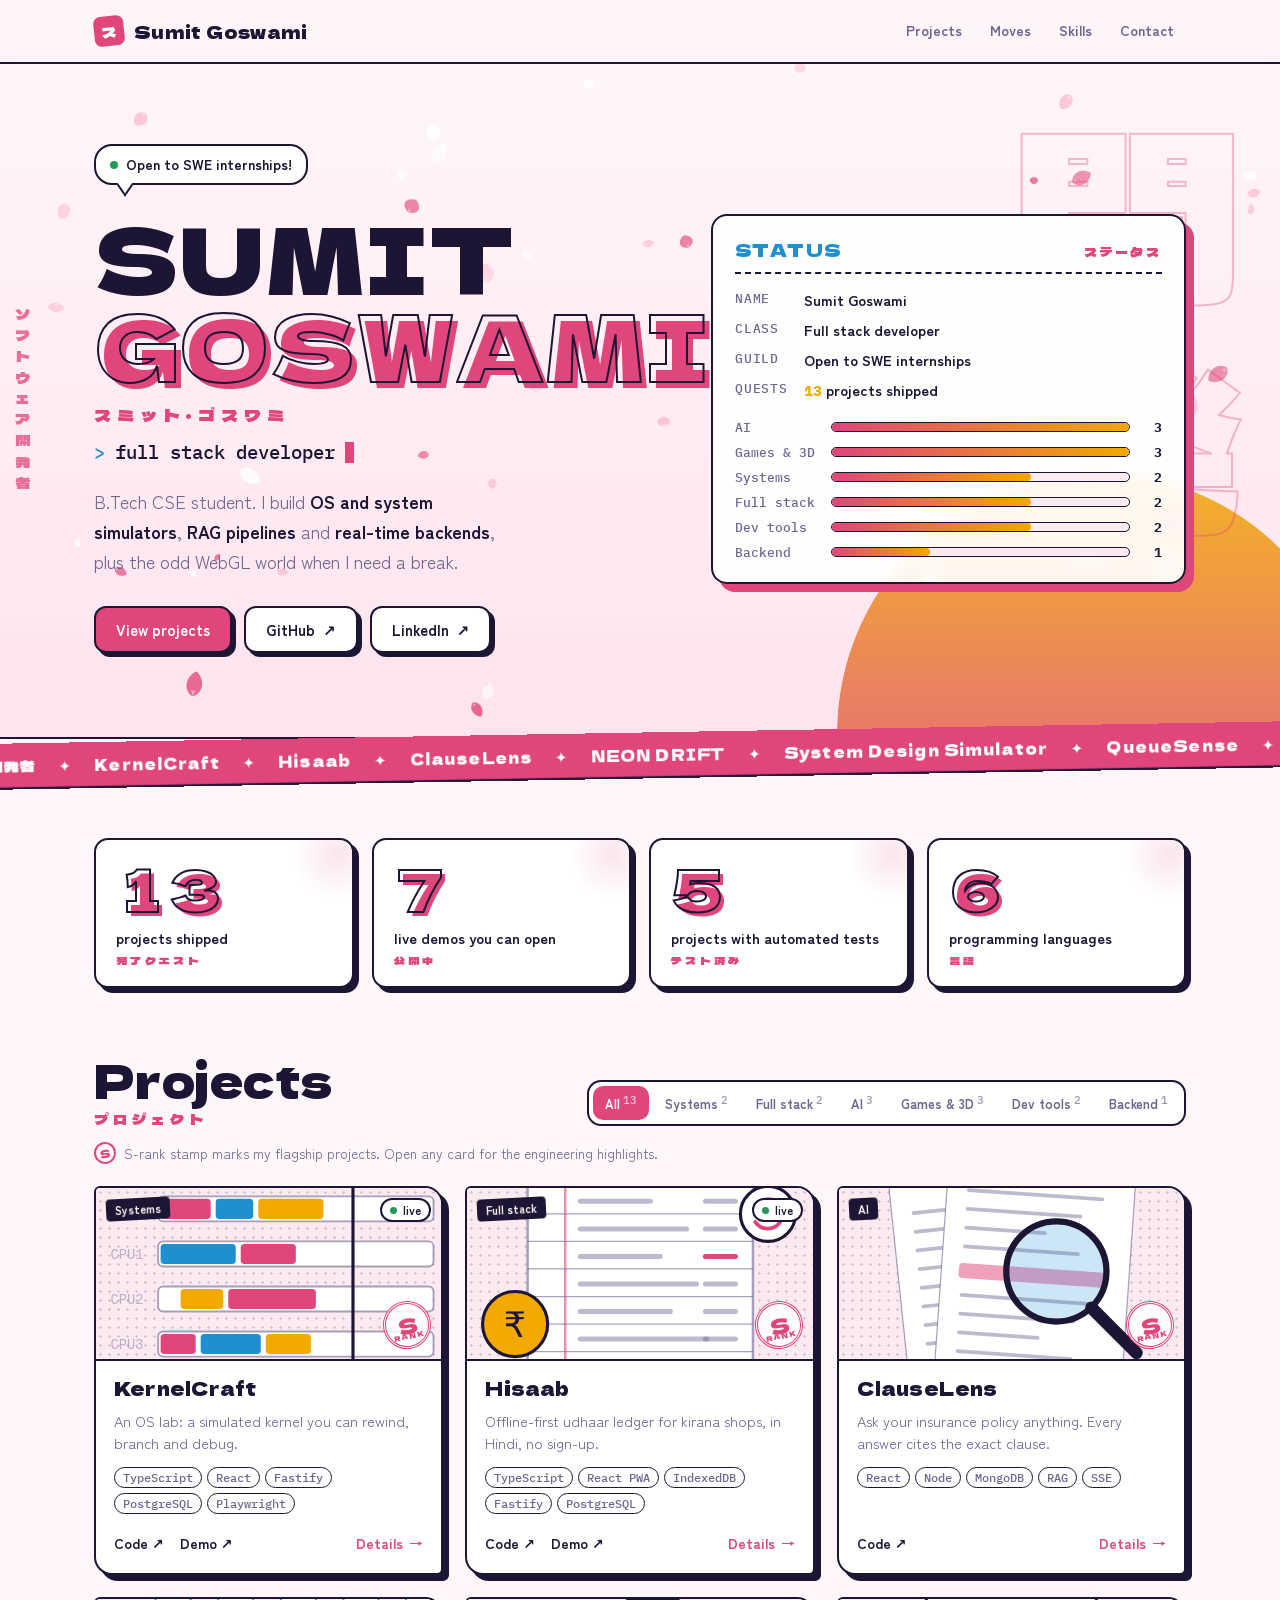
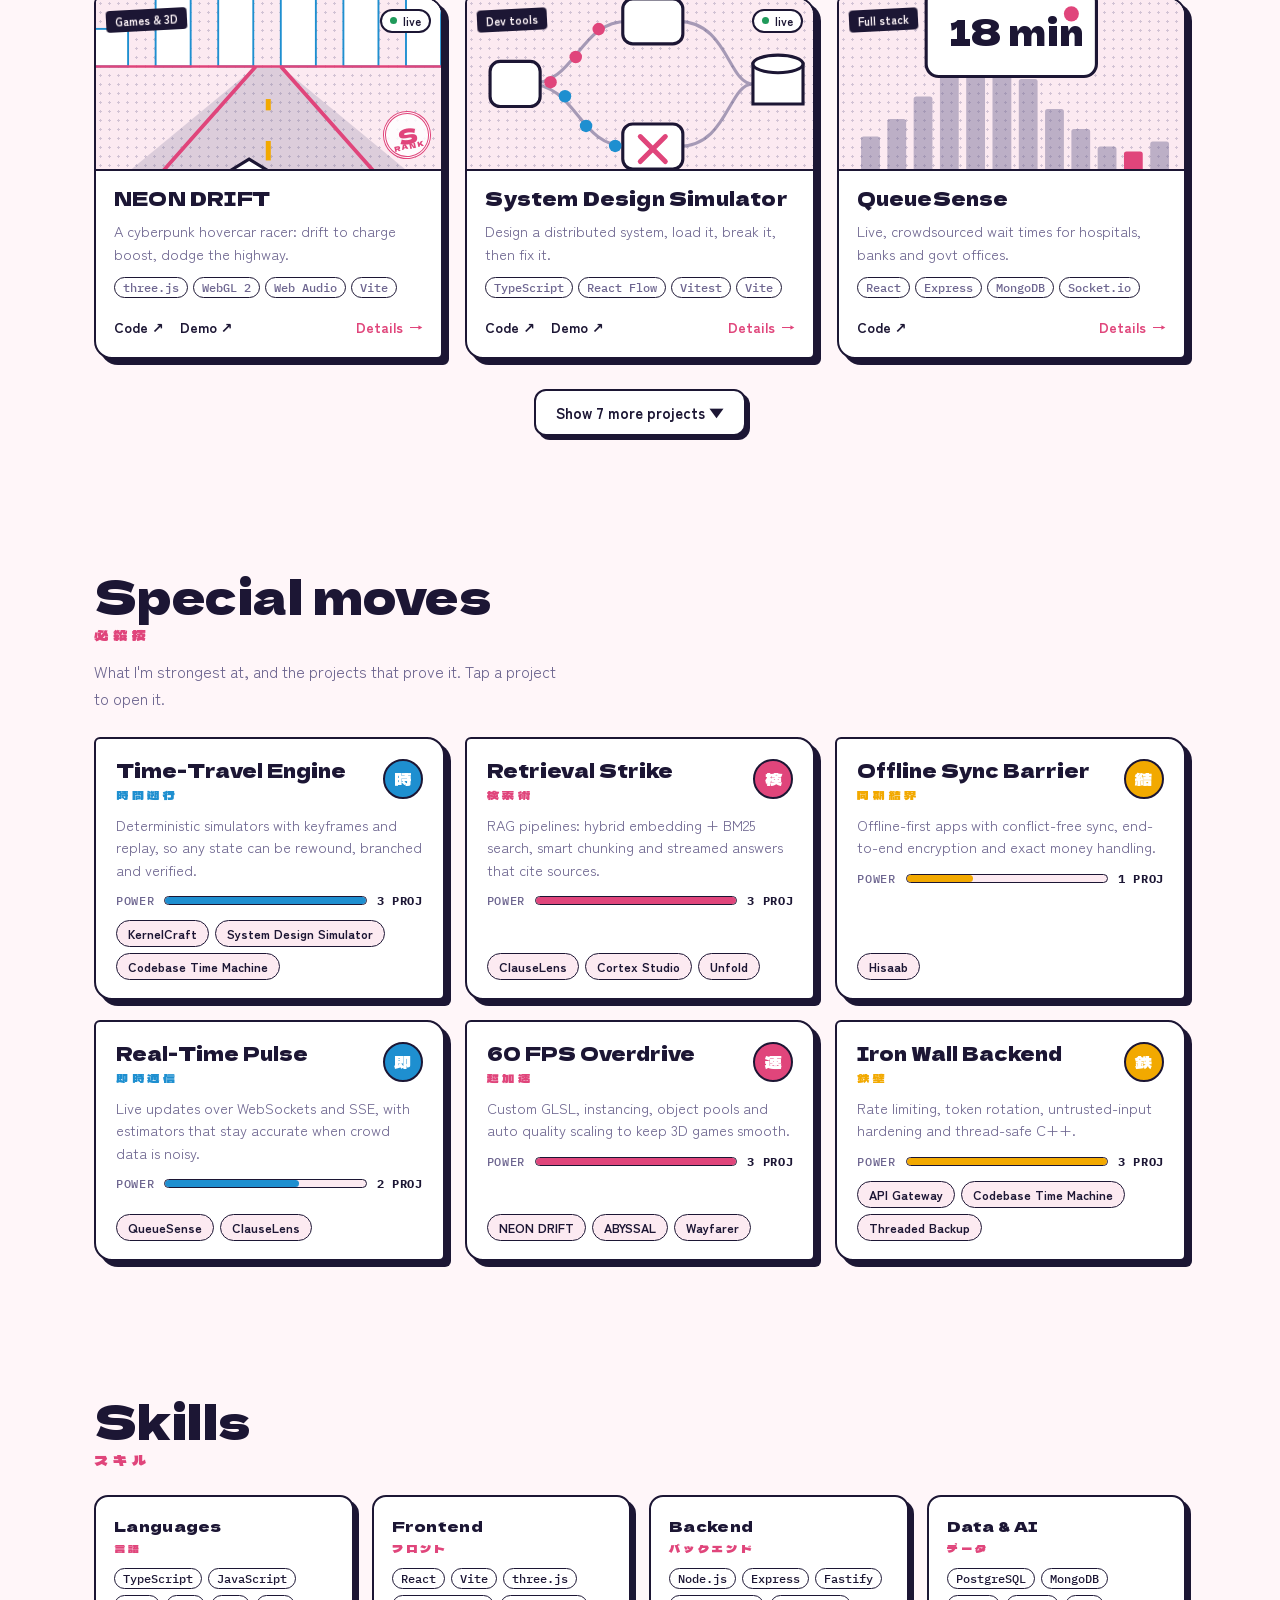
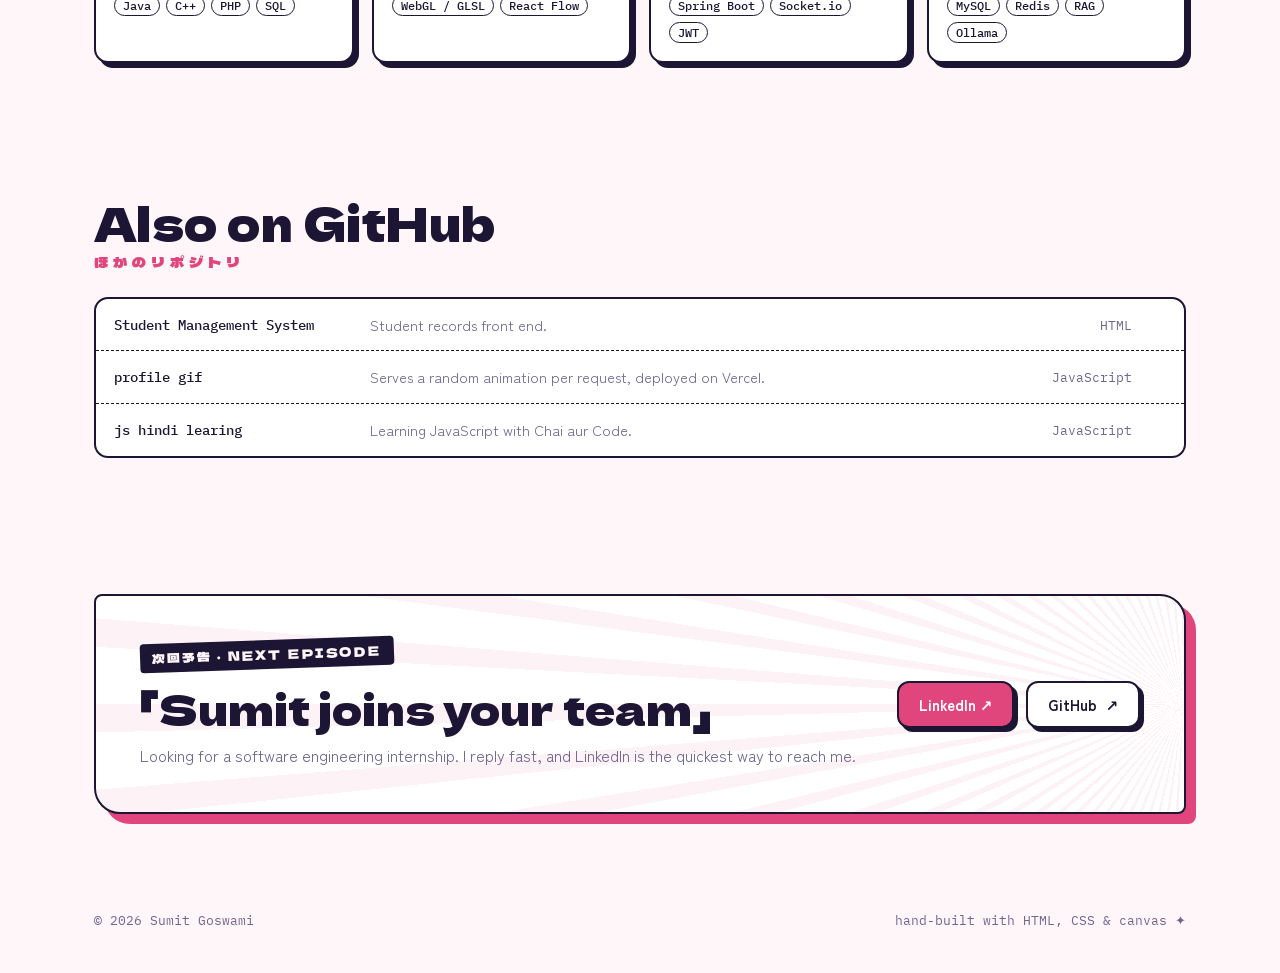
==== commit c250b4ed: "Restore live demo links for 4 projects" ====
--- a/index.html
+++ b/index.html
@@ -441,12 +441,12 @@
     line:"A cyberpunk hovercar racer: drift to charge boost, dodge the highway.",
     why:"A fast 3D racer where every model, shader and sound is made in code.",
     points:["Procedural obstacle patterns whose spacing scales with speed","Instanced city, pooled objects, shaders precompiled to avoid hitches","Auto quality drop below 40 fps; engine hum synthesized with Web Audio"],
-    stack:["three.js","WebGL 2","Web Audio","Vite"], art:"drift", demo:"" },
+    stack:["three.js","WebGL 2","Web Audio","Vite"], art:"drift", demo:"https://sumit200531.github.io/neon-drift/" },
   { id:"sysdesign", repo:"system-design-simulator", title:"System Design Simulator", cat:"Dev tools",
     line:"Design a distributed system, load it, break it, then fix it.",
     why:"System design is usually learned from diagrams that never fail.",
     points:["Deterministic queueing engine in 100 ms ticks (M/M/c model)","Chaos tools: crash servers, kill the DB, spike traffic","A/B runs compare P95 latency, errors, recovery time and cost"],
-    stack:["TypeScript","React Flow","Vitest","Vite"], art:"nodes", demo:"" },
+    stack:["TypeScript","React Flow","Vitest","Vite"], art:"nodes", demo:"https://sumit200531.github.io/demos/system-design-simulator/" },
   { id:"queuesense", repo:"queuesense", title:"QueueSense", cat:"Full stack",
     line:"Live, crowdsourced wait times for hospitals, banks and govt offices.",
     why:"Maps show busy times for cafés, not for a hospital OPD counter.",
@@ -456,7 +456,7 @@
     line:"Replay how any Git repo evolved: files, architecture and people.",
     why:"Git log tells you what changed, not how the codebase grew.",
     points:["Single-pass streaming git log parser that follows renames and merges","Keyframed snapshots, checked against git ls-tree on real repos","Hardened: neutralizes hooks and pagers from untrusted repos"],
-    stack:["TypeScript","Node","React","Vitest"], art:"commits", demo:"" },
+    stack:["TypeScript","Node","React","Vitest"], art:"commits", demo:"https://sumit200531.github.io/demos/codebase-time-machine/" },
   { id:"cortex", repo:"cortex-studio", title:"Cortex Studio", cat:"AI",
     line:"Turns a topic or your notes into a living 3D concept map.",
     why:"Linear notes hide how ideas connect.",
@@ -476,7 +476,7 @@
     line:"A bioluminescent deep-sea arena shooter with roguelite upgrades.",
     why:"A game where every model, shader and sound is generated in code.",
     points:["Custom shaders: caustics, swaying kelp, bloom, ACES tone mapping","Instancing and object pools, auto quality drop below 40 fps","Synthesized SFX and adaptive soundtrack with Web Audio"],
-    stack:["three.js","WebGL 2","Web Audio","Vite"], art:"abyss", demo:"" },
+    stack:["three.js","WebGL 2","Web Audio","Vite"], art:"abyss", demo:"https://sumit200531.github.io/abyssal/" },
   { id:"unfold", repo:"UnFold", title:"Unfold", cat:"AI",
     line:"Explains scary official letters and flags scams.",
     why:"Notices and KYC messages are written to scare, not to inform.",
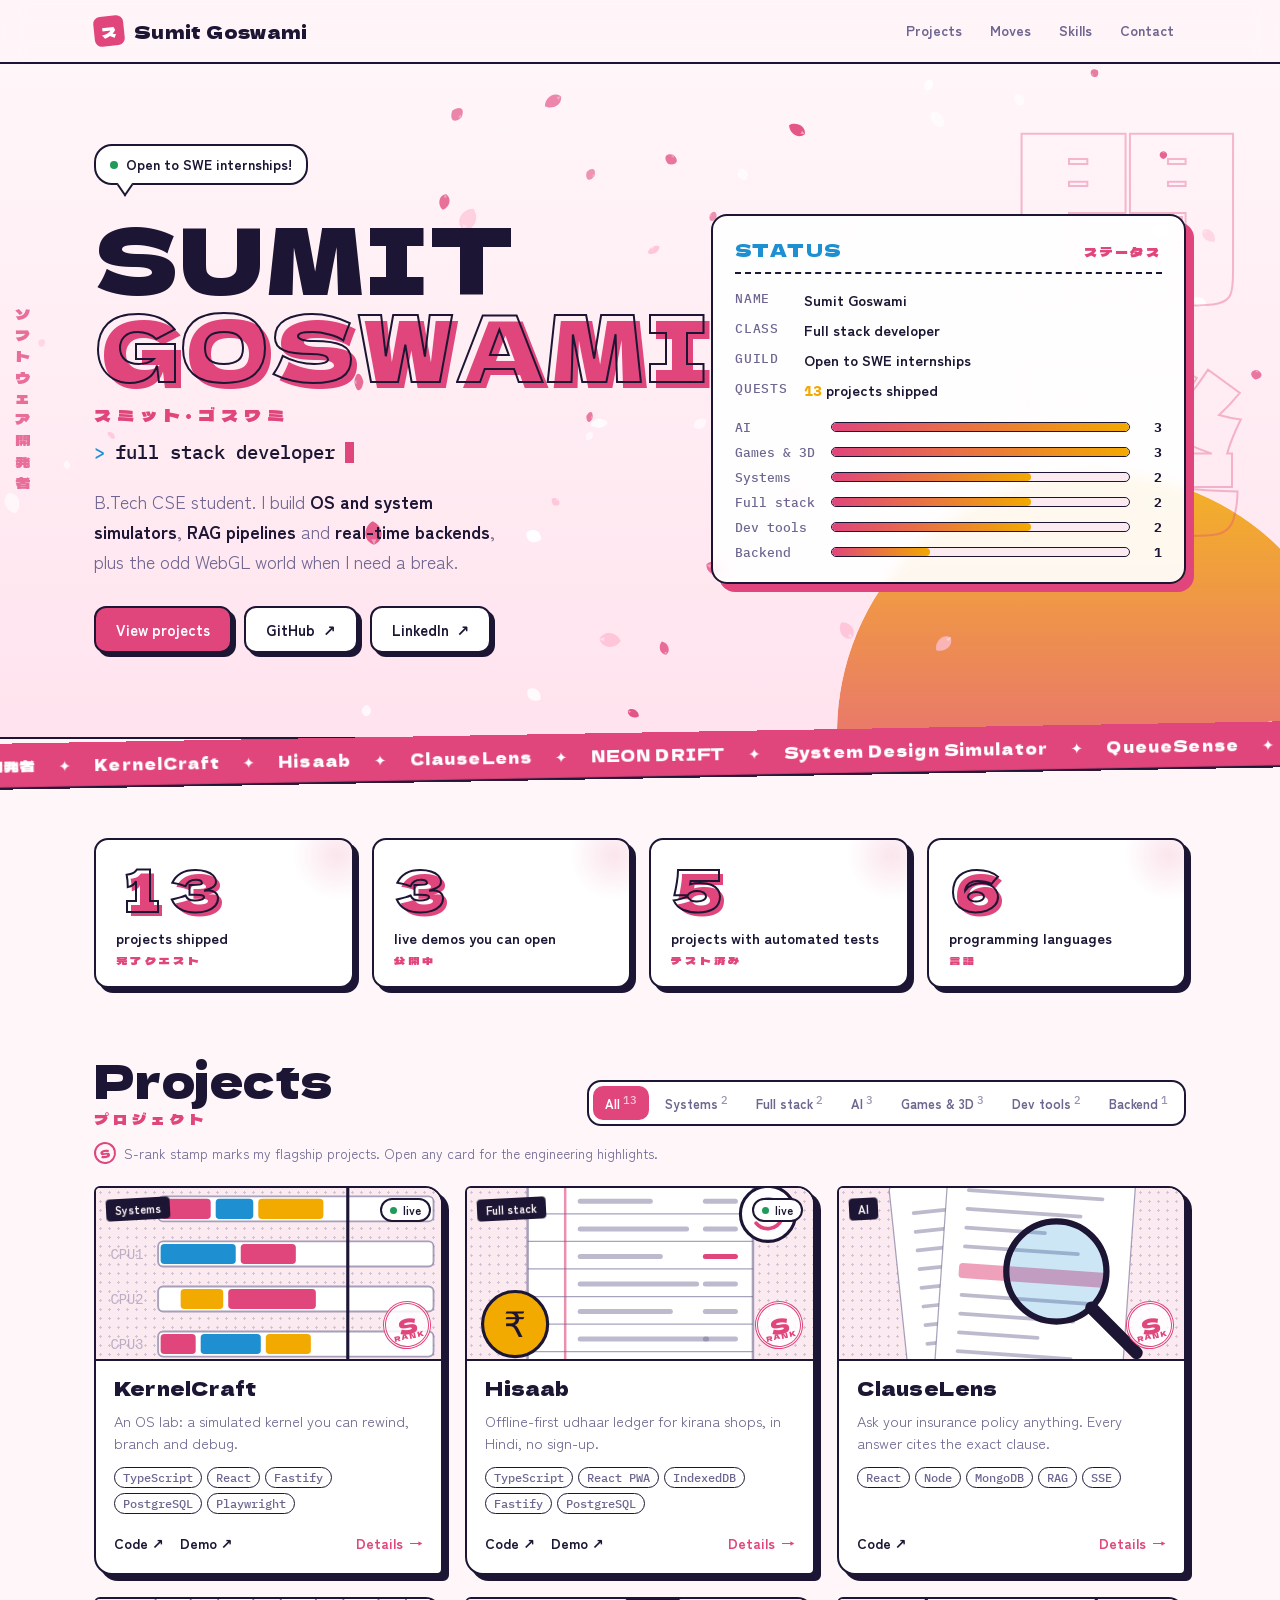
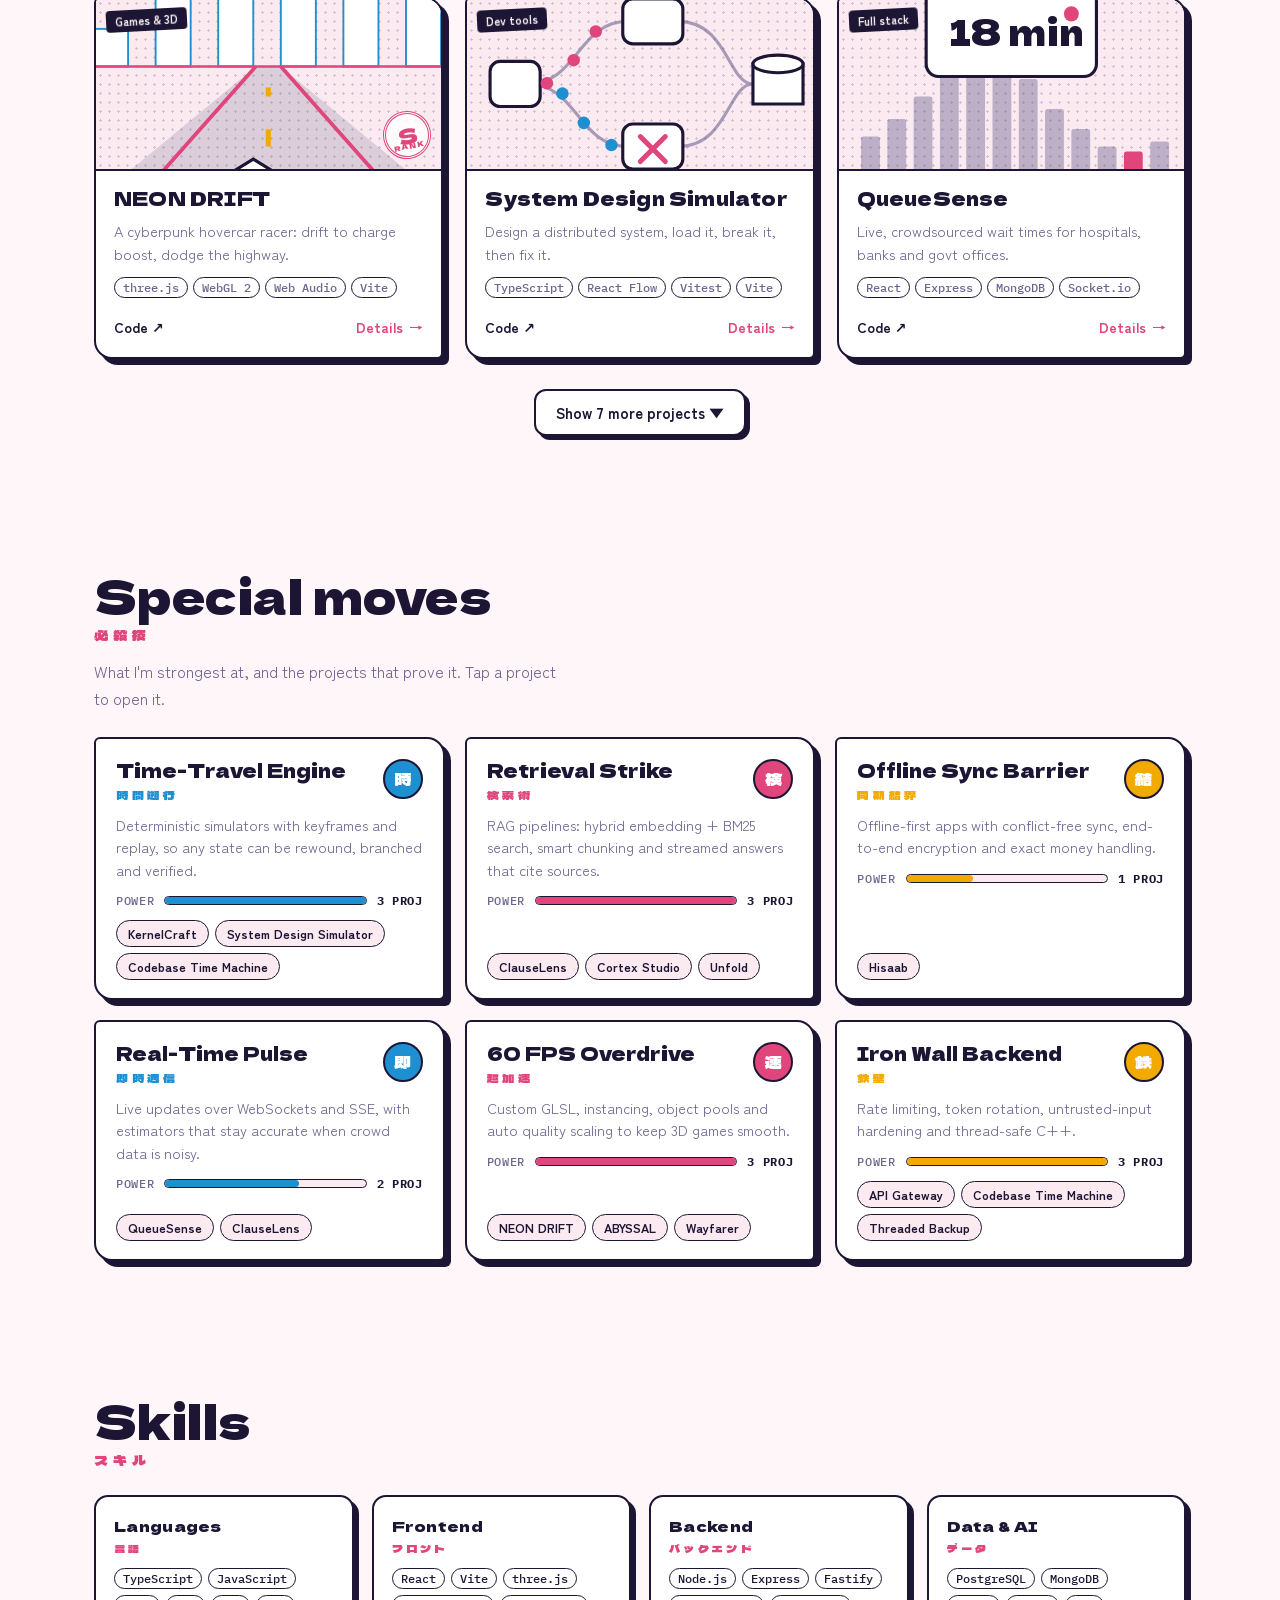
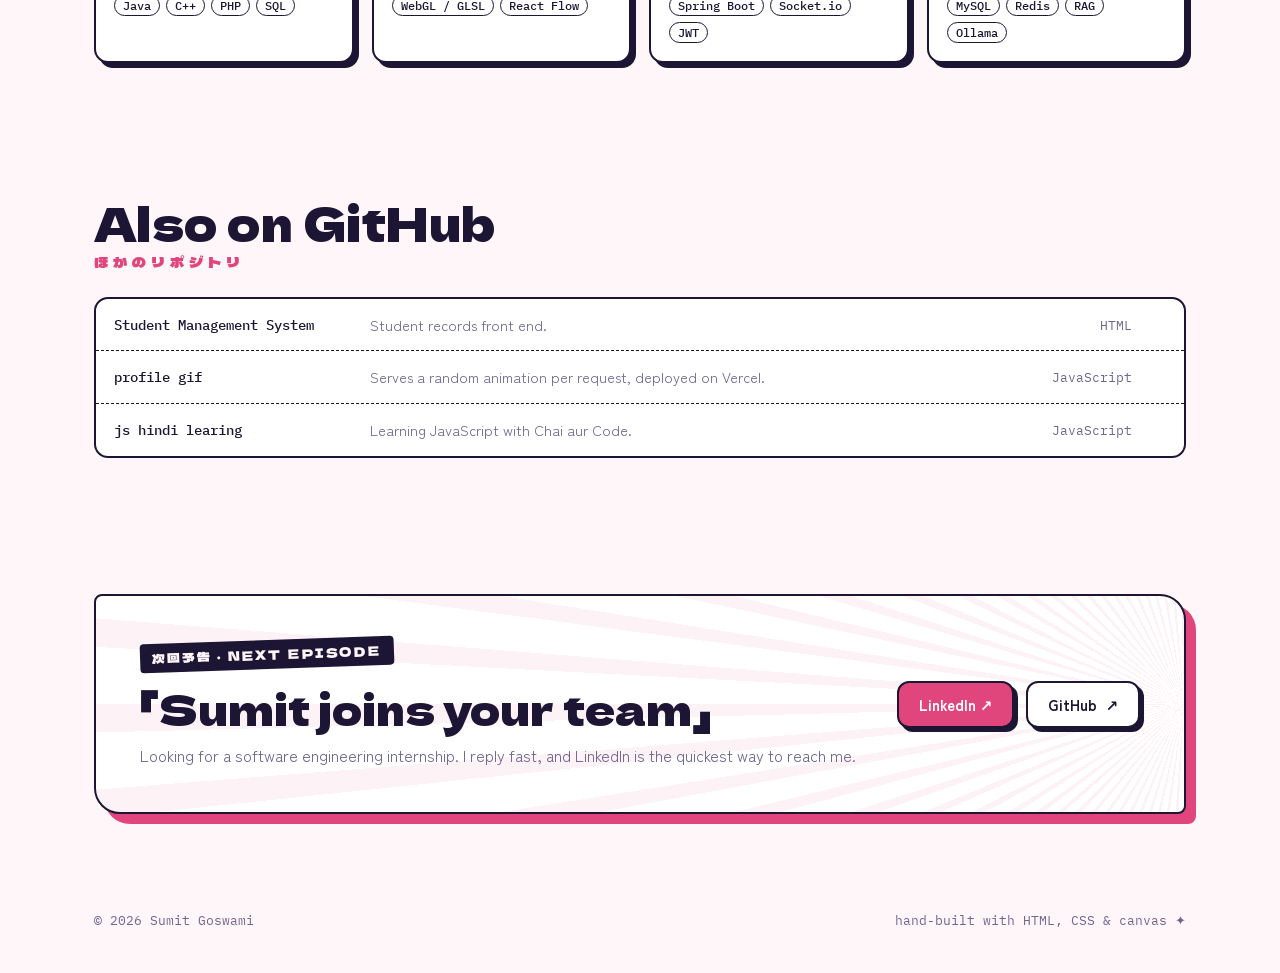
==== commit f14709d5: "Add whyline to portfolio" ====
--- a/index.html
+++ b/index.html
@@ -441,12 +441,12 @@
     line:"A cyberpunk hovercar racer: drift to charge boost, dodge the highway.",
     why:"A fast 3D racer where every model, shader and sound is made in code.",
     points:["Procedural obstacle patterns whose spacing scales with speed","Instanced city, pooled objects, shaders precompiled to avoid hitches","Auto quality drop below 40 fps; engine hum synthesized with Web Audio"],
-    stack:["three.js","WebGL 2","Web Audio","Vite"], art:"drift", demo:"https://sumit200531.github.io/neon-drift/" },
+    stack:["three.js","WebGL 2","Web Audio","Vite"], art:"drift", demo:"" },
   { id:"sysdesign", repo:"system-design-simulator", title:"System Design Simulator", cat:"Dev tools",
     line:"Design a distributed system, load it, break it, then fix it.",
     why:"System design is usually learned from diagrams that never fail.",
     points:["Deterministic queueing engine in 100 ms ticks (M/M/c model)","Chaos tools: crash servers, kill the DB, spike traffic","A/B runs compare P95 latency, errors, recovery time and cost"],
-    stack:["TypeScript","React Flow","Vitest","Vite"], art:"nodes", demo:"https://sumit200531.github.io/demos/system-design-simulator/" },
+    stack:["TypeScript","React Flow","Vitest","Vite"], art:"nodes", demo:"" },
   { id:"queuesense", repo:"queuesense", title:"QueueSense", cat:"Full stack",
     line:"Live, crowdsourced wait times for hospitals, banks and govt offices.",
     why:"Maps show busy times for cafés, not for a hospital OPD counter.",
@@ -456,7 +456,7 @@
     line:"Replay how any Git repo evolved: files, architecture and people.",
     why:"Git log tells you what changed, not how the codebase grew.",
     points:["Single-pass streaming git log parser that follows renames and merges","Keyframed snapshots, checked against git ls-tree on real repos","Hardened: neutralizes hooks and pagers from untrusted repos"],
-    stack:["TypeScript","Node","React","Vitest"], art:"commits", demo:"https://sumit200531.github.io/demos/codebase-time-machine/" },
+    stack:["TypeScript","Node","React","Vitest"], art:"commits", demo:"" },
   { id:"cortex", repo:"cortex-studio", title:"Cortex Studio", cat:"AI",
     line:"Turns a topic or your notes into a living 3D concept map.",
     why:"Linear notes hide how ideas connect.",
@@ -476,7 +476,7 @@
     line:"A bioluminescent deep-sea arena shooter with roguelite upgrades.",
     why:"A game where every model, shader and sound is generated in code.",
     points:["Custom shaders: caustics, swaying kelp, bloom, ACES tone mapping","Instancing and object pools, auto quality drop below 40 fps","Synthesized SFX and adaptive soundtrack with Web Audio"],
-    stack:["three.js","WebGL 2","Web Audio","Vite"], art:"abyss", demo:"https://sumit200531.github.io/abyssal/" },
+    stack:["three.js","WebGL 2","Web Audio","Vite"], art:"abyss", demo:"" },
   { id:"unfold", repo:"UnFold", title:"Unfold", cat:"AI",
     line:"Explains scary official letters and flags scams.",
     why:"Notices and KYC messages are written to scare, not to inform.",
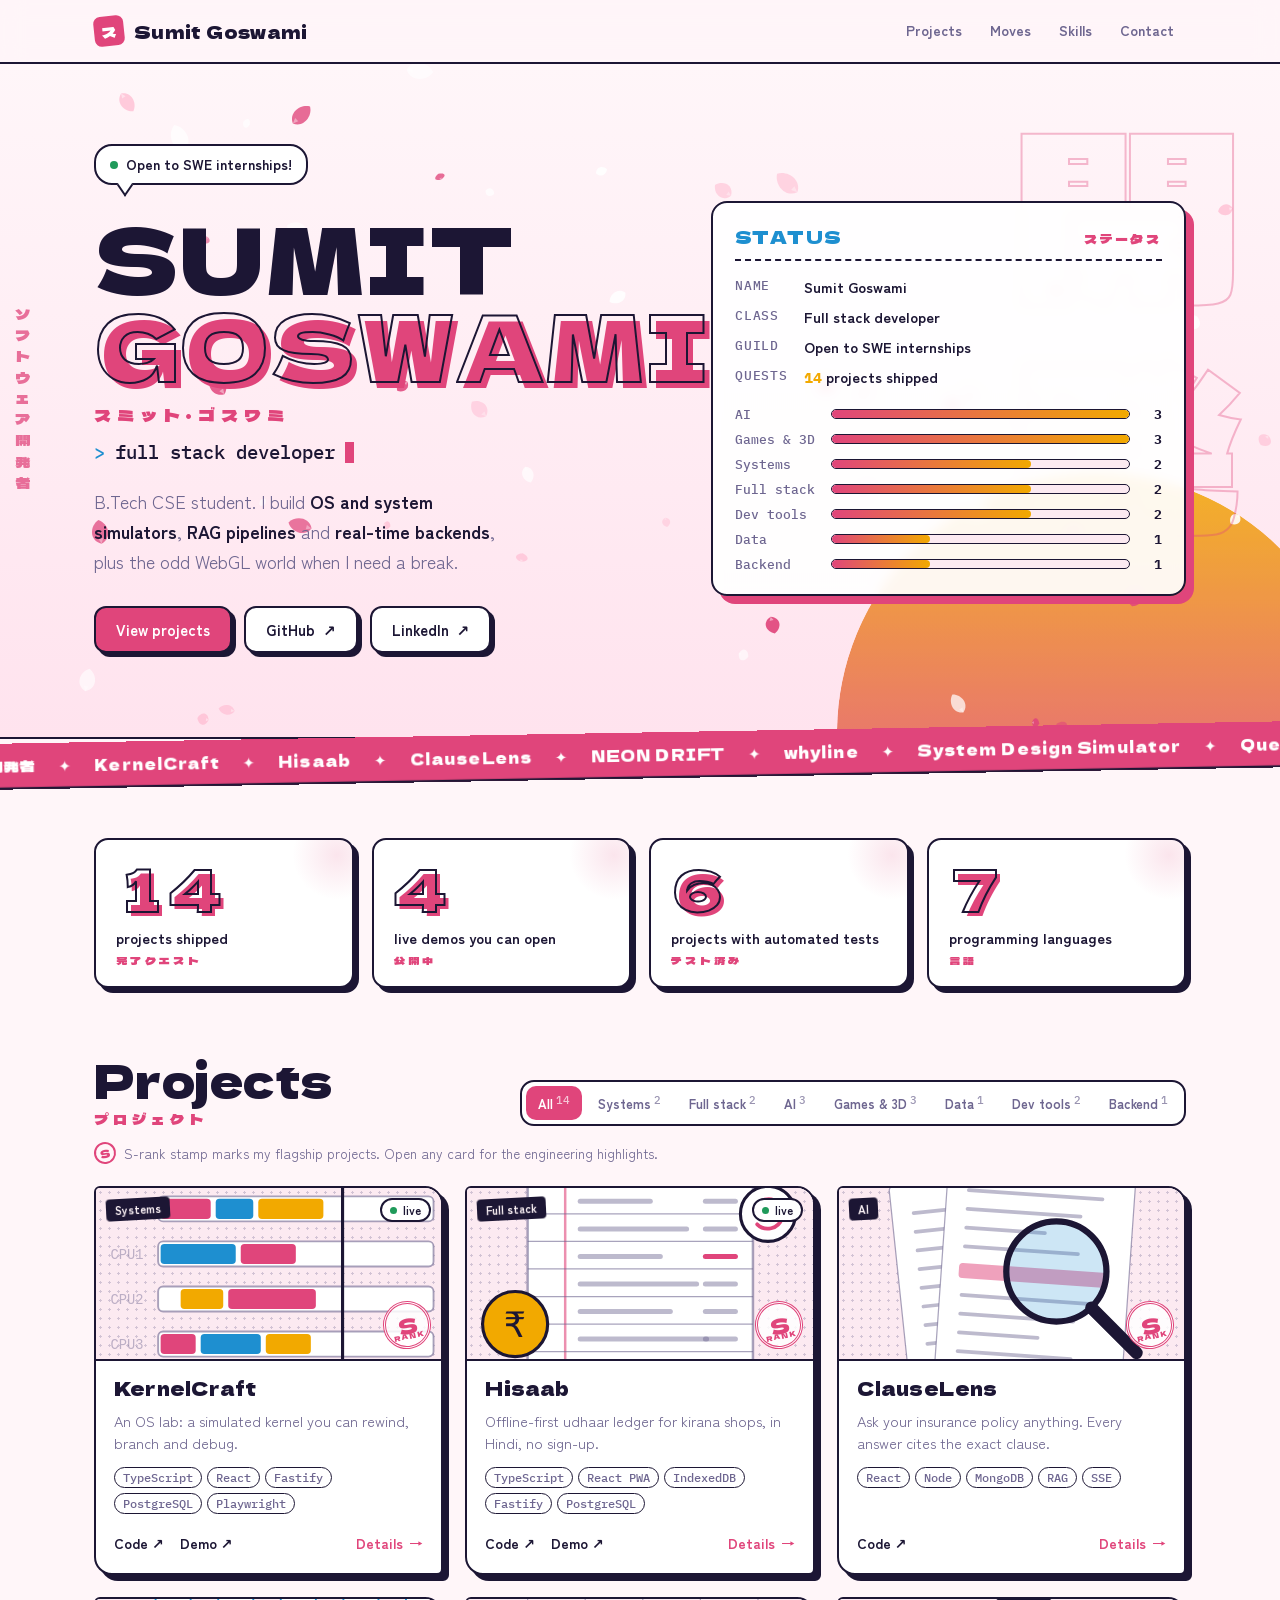
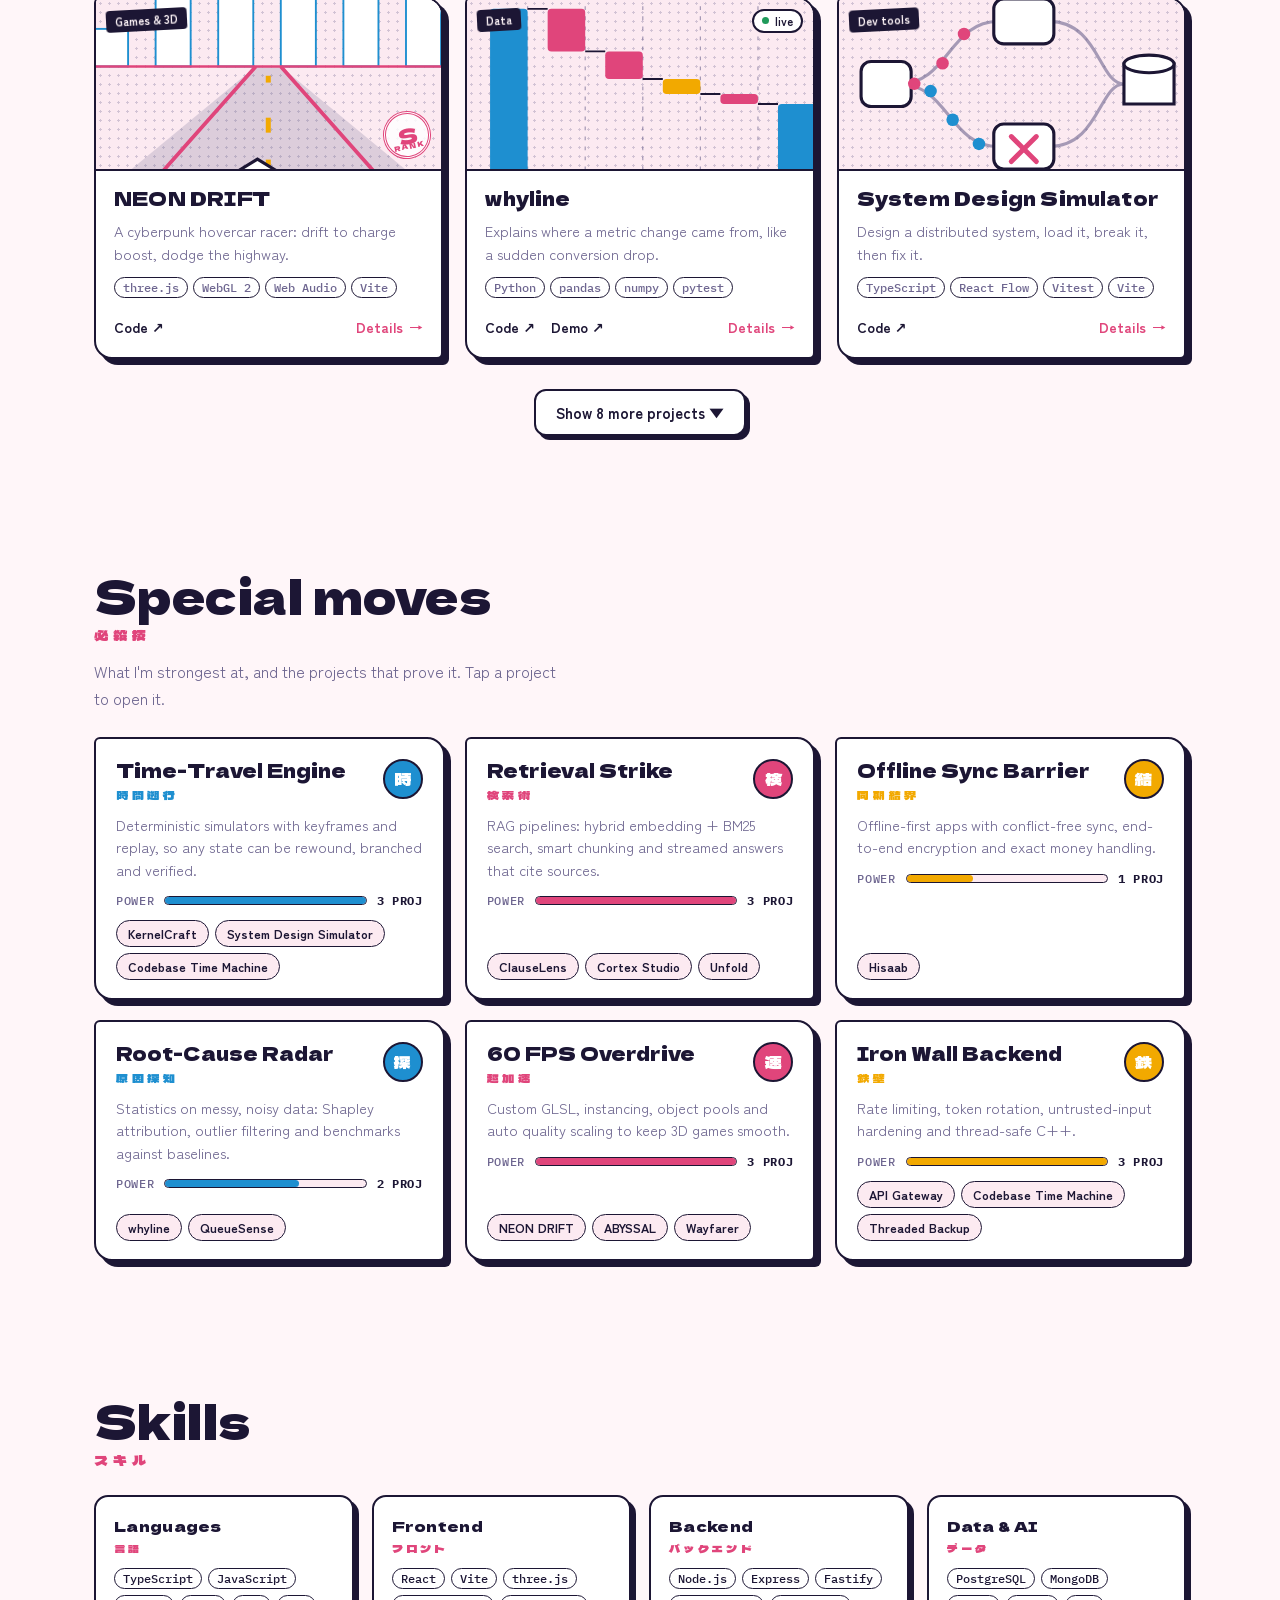
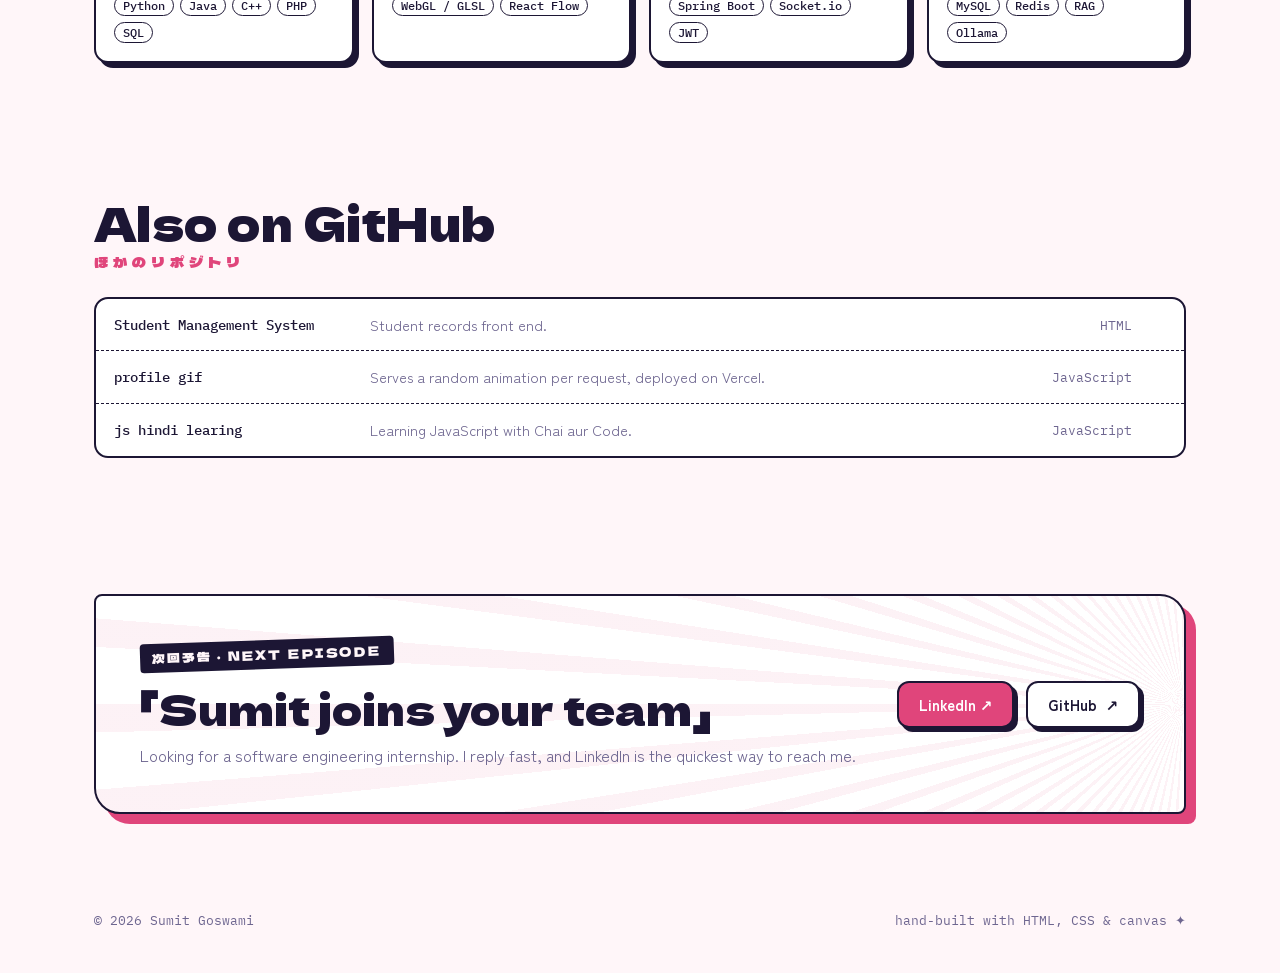
==== commit 9ecee68a: "Add whyline to portfolio" ====
--- a/index.html
+++ b/index.html
@@ -4,9 +4,9 @@
 <meta charset="utf-8">
 <meta name="viewport" content="width=device-width, initial-scale=1, viewport-fit=cover">
 <title>Sumit Goswami</title>
-<meta name="description" content="Sumit Goswami: full stack and backend developer. KernelCraft, Hisaab, ClauseLens, NEON DRIFT and more.">
+<meta name="description" content="Sumit Goswami: full stack and backend developer. KernelCraft, Hisaab, ClauseLens, whyline, NEON DRIFT and more.">
 <meta property="og:title" content="Sumit Goswami: Software Developer">
-<meta property="og:description" content="Full stack and backend developer. 13 projects: OS simulators, RAG, offline-first apps and WebGL games.">
+<meta property="og:description" content="Full stack and backend developer. 14 projects: OS simulators, RAG, data tools, offline-first apps and WebGL games.">
 <meta name="theme-color" content="#0E0F24">
 <link rel="icon" href="data:image/svg+xml,%3Csvg xmlns='http://www.w3.org/2000/svg' viewBox='0 0 32 32'%3E%3Crect width='32' height='32' rx='7' fill='%23FF7AA8'/%3E%3Ctext x='16' y='23' font-size='19' text-anchor='middle' fill='%231A0A12' font-family='sans-serif'%3E%E3%82%B9%3C/text%3E%3C/svg%3E">
 <link rel="preconnect" href="https://fonts.googleapis.com">
@@ -414,7 +414,7 @@
 };
 
 window.SKILLS = [
-  { name:"Languages", jp:"言語", items:["TypeScript","JavaScript","Java","C++","PHP","SQL"] },
+  { name:"Languages", jp:"言語", items:["TypeScript","JavaScript","Python","Java","C++","PHP","SQL"] },
   { name:"Frontend", jp:"フロント", items:["React","Vite","three.js","WebGL / GLSL","React Flow"] },
   { name:"Backend", jp:"バックエンド", items:["Node.js","Express","Fastify","Spring Boot","Socket.io","JWT"] },
   { name:"Data & AI", jp:"データ", items:["PostgreSQL","MongoDB","MySQL","Redis","RAG","Ollama"] }
@@ -442,6 +442,11 @@
     why:"A fast 3D racer where every model, shader and sound is made in code.",
     points:["Procedural obstacle patterns whose spacing scales with speed","Instanced city, pooled objects, shaders precompiled to avoid hitches","Auto quality drop below 40 fps; engine hum synthesized with Web Audio"],
     stack:["three.js","WebGL 2","Web Audio","Vite"], art:"drift", demo:"" },
+  { id:"whyline", repo:"whyline", title:"whyline", cat:"Data",
+    line:"Explains where a metric change came from, like a sudden conversion drop.",
+    why:"Dashboards show that a number moved, not which segment moved it.",
+    points:["Exact Shapley split of each segment into mix shift vs rate change","Noise gate: z-scores with Bonferroni-corrected t threshold","72% F1 vs 45% for a top-movers baseline on a planted-incident benchmark"],
+    stack:["Python","pandas","numpy","pytest"], art:"waterfall", demo:"https://sumit200531.github.io/whyline/demo.html" },
   { id:"sysdesign", repo:"system-design-simulator", title:"System Design Simulator", cat:"Dev tools",
     line:"Design a distributed system, load it, break it, then fix it.",
     why:"System design is usually learned from diagrams that never fail.",
@@ -491,7 +496,7 @@
 
 // Flagship projects get the S-rank stamp; "tested" feeds the stats strip.
 window.FLAGSHIP = ["kernelcraft", "hisaab", "clauselens", "neondrift"];
-window.TESTED = ["kernelcraft", "hisaab", "sysdesign", "timemachine", "queuesense"];
+window.TESTED = ["kernelcraft", "hisaab", "sysdesign", "timemachine", "queuesense", "whyline"];
 
 // Special moves: a strength + the projects that prove it.
 window.MOVES = [
@@ -504,9 +509,9 @@
   { name:"Offline Sync Barrier", jp:"同期結界", el:"結", c:"--sun",
     text:"Offline-first apps with conflict-free sync, end-to-end encryption and exact money handling.",
     proof:["hisaab"] },
-  { name:"Real-Time Pulse", jp:"即時通信", el:"即", c:"--accent-2",
-    text:"Live updates over WebSockets and SSE, with estimators that stay accurate when crowd data is noisy.",
-    proof:["queuesense","clauselens"] },
+  { name:"Root-Cause Radar", jp:"原因探知", el:"探", c:"--accent-2",
+    text:"Statistics on messy, noisy data: Shapley attribution, outlier filtering and benchmarks against baselines.",
+    proof:["whyline","queuesense"] },
   { name:"60 FPS Overdrive", jp:"超加速", el:"速", c:"--accent",
     text:"Custom GLSL, instancing, object pools and auto quality scaling to keep 3D games smooth.",
     proof:["neondrift","abyssal","wayfarer"] },
@@ -529,6 +534,8 @@
 const lines = (x,y,w,n,g) => Array.from({length:n},(_,i)=>`<rect x="${x}" y="${y+i*g}" width="${w*(i%3===2?.6:i%2?.85:1)}" height="3" rx="1.5" class="f-soft"/>`).join("");
 const rnd = (seed => () => (seed = (seed*9301+49297)%233280)/233280)(17);
 window.ART = {
+  waterfall:{ back:svg(`<line x1="30" y1="190" x2="290" y2="190" class="s-line" stroke-width="2"/>${[0,1,2,3,4].map(i=>`<line x1="${70+i*46}" y1="40" x2="${70+i*46}" y2="190" class="s-line" stroke-width="1" stroke-dasharray="3 5"/>`).join("")}`),
+    front:svg(`<rect x="40" y="50" width="30" height="140" rx="3" class="f-sky"/>${[[86,50,34,"f-accent"],[132,84,22,"f-accent"],[178,106,12,"f-sun"],[224,118,8,"f-accent"]].map(([x,y,h,f],i)=>`<rect x="${x}" y="${y}" width="30" height="${h}" rx="3" class="${f}"><animate attributeName="height" values="0;${h};${h}" dur="3.2s" begin="${i*.2}s" repeatCount="indefinite"/></rect>`).join("")}<rect x="270" y="126" width="30" height="64" rx="3" class="f-sky"/><path d="M70 50H86M116 84H132M162 106H178M208 118H224M254 126H270" class="s-ink" stroke-width="1.5"/>`) },
   drift:{ back:svg(`<path d="M0 220L150 96H170L320 220Z" class="f-soft" opacity=".5"/>${[0,1,2,3,4,5].map(i=>`<rect x="${20+i*50}" y="${96-30-((i*37)%40)}" width="28" height="${30+((i*37)%40)}" class="f-card s-sky" stroke-width="1.5"/>`).join("")}<line x1="0" y1="96" x2="320" y2="96" class="s-accent" stroke-width="2"/>`),
     front:svg(`<path d="M150 96L40 220M170 96L280 220" class="s-accent" stroke-width="3"/>${[0,1,2,3].map(i=>`<rect x="158" width="4" height="14" class="f-sun"><animate attributeName="y" values="96;230" dur="1.2s" begin="${i*.3}s" repeatCount="indefinite"/><animate attributeName="height" values="4;30" dur="1.2s" begin="${i*.3}s" repeatCount="indefinite"/></rect>`).join("")}<g><animateTransform attributeName="transform" type="translate" values="-30 0;30 0;-30 0" dur="3s" repeatCount="indefinite"/><path d="M134 186l26-16 26 16-6 10h-40z" class="f-card s-ink" stroke-width="2.5"/><rect x="138" y="196" width="44" height="5" rx="2" class="f-sky"/><path d="M140 202l-14 14M180 202l14 14" class="s-accent" stroke-width="3" stroke-linecap="round" opacity=".7"/></g>`) },
   ledger:{ back:svg(`<rect x="70" y="34" width="180" height="160" rx="6" class="f-card s-line" stroke-width="2"/><line x1="100" y1="34" x2="100" y2="194" class="s-accent" stroke-width="2" opacity=".6"/>${[0,1,2,3,4,5].map(i=>`<line x1="70" y1="${62+i*22}" x2="250" y2="${62+i*22}" class="s-line" stroke-width="1"/><rect x="110" y="${50+i*22}" width="${60+(i*29)%50}" height="4" rx="2" class="f-soft"/><rect x="210" y="${50+i*22}" width="28" height="4" rx="2" class="${i===2?"f-accent":"f-soft"}"/>`).join("")}`),
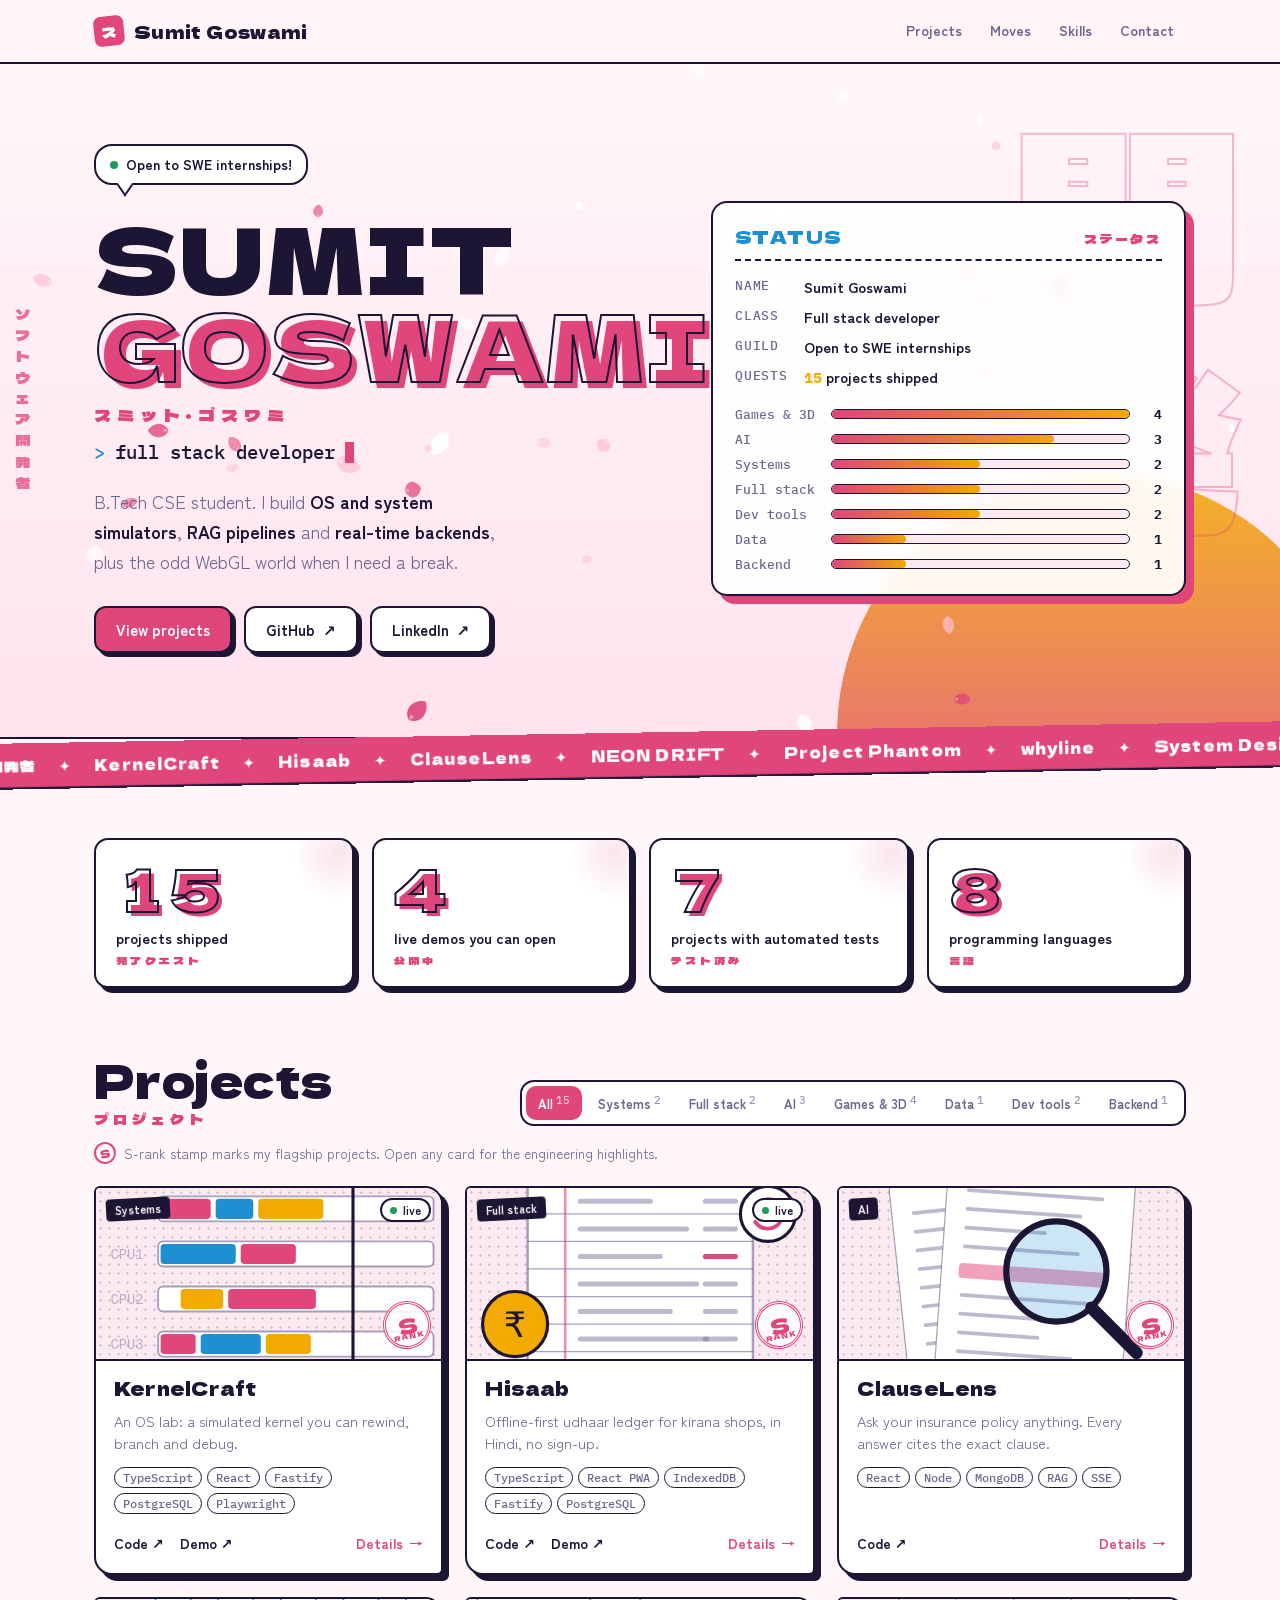
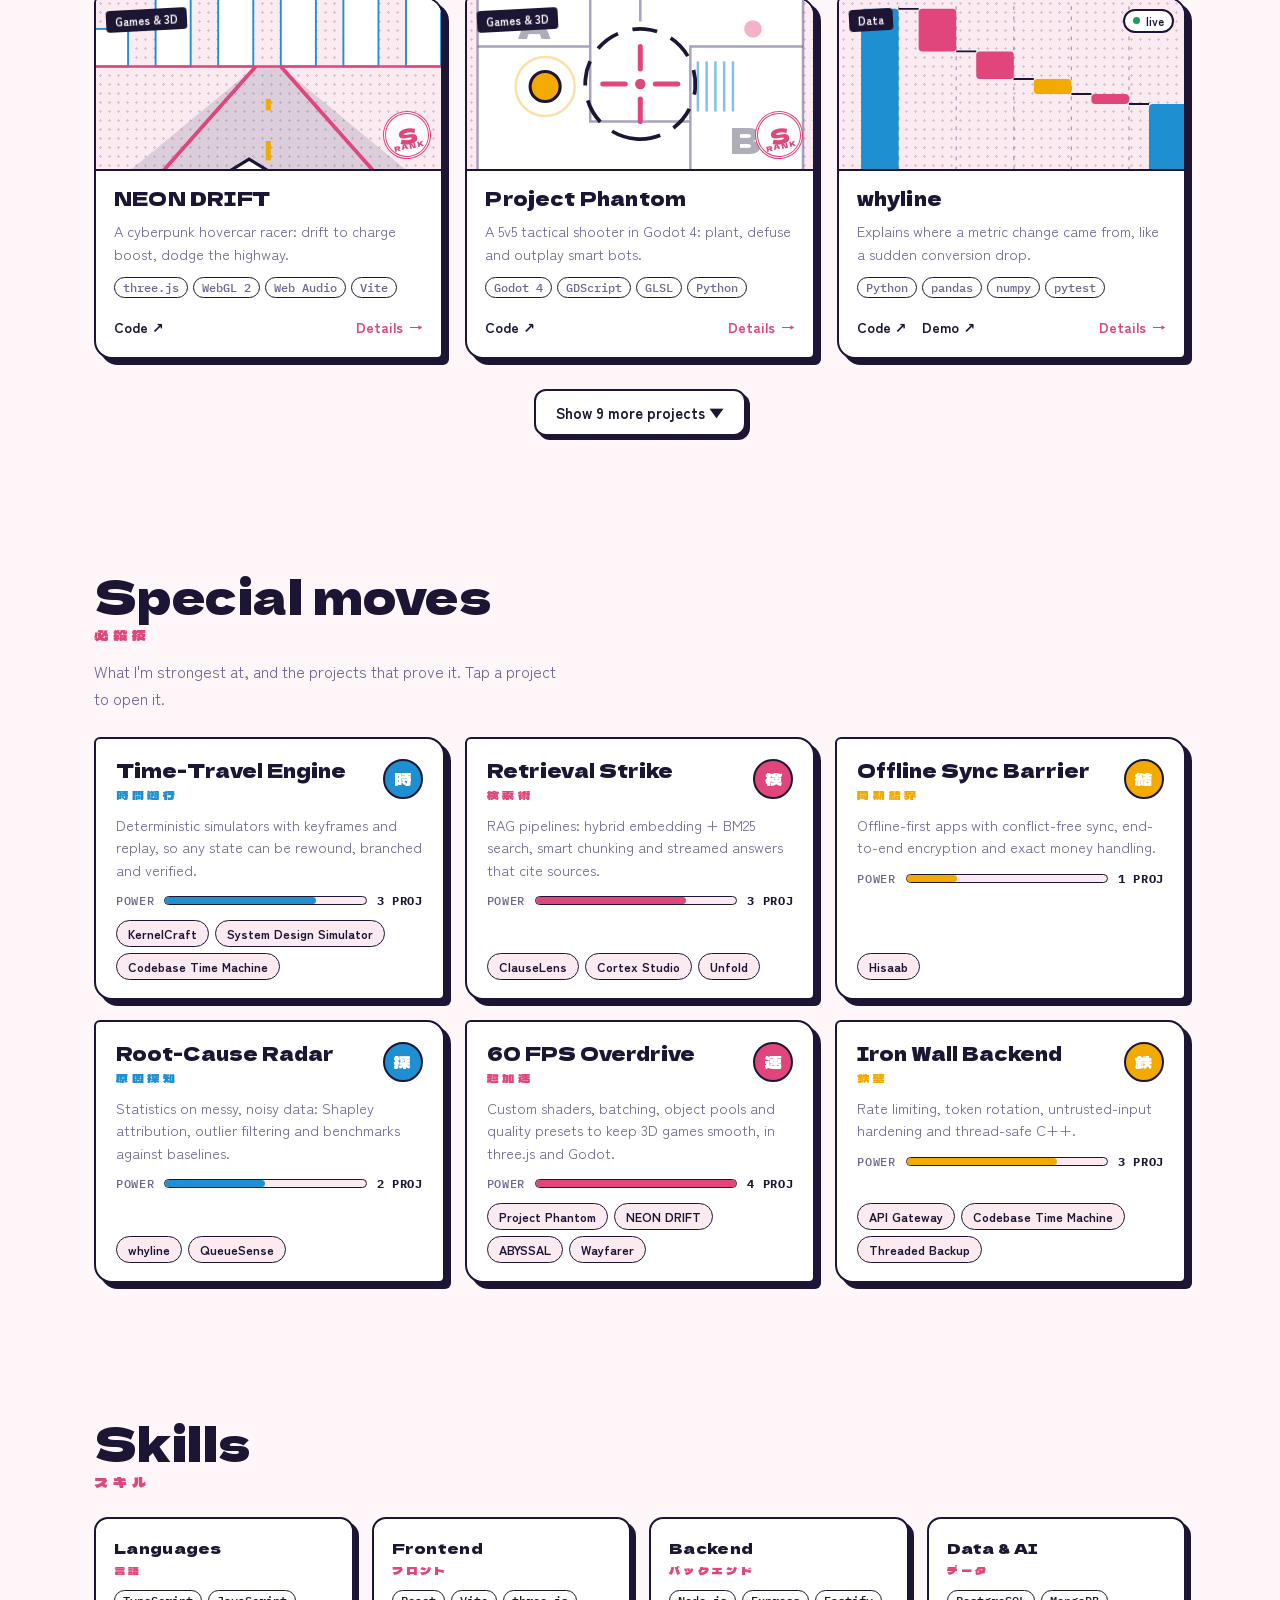
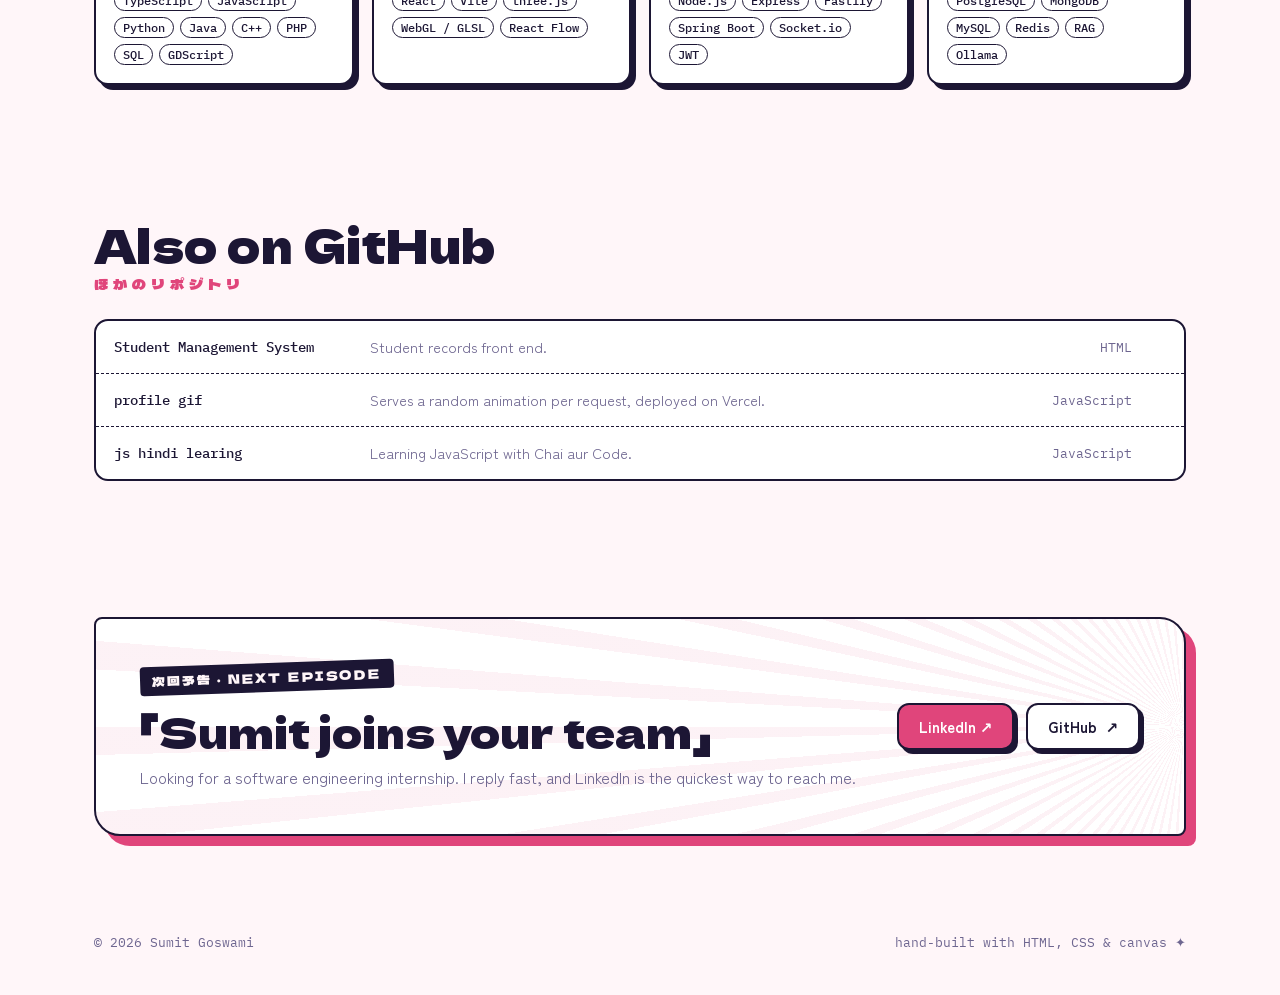
==== commit 01661ba1: "Add Project Phantom to portfolio" ====
--- a/index.html
+++ b/index.html
@@ -414,7 +414,7 @@
 };
 
 window.SKILLS = [
-  { name:"Languages", jp:"言語", items:["TypeScript","JavaScript","Python","Java","C++","PHP","SQL"] },
+  { name:"Languages", jp:"言語", items:["TypeScript","JavaScript","Python","Java","C++","PHP","SQL","GDScript"] },
   { name:"Frontend", jp:"フロント", items:["React","Vite","three.js","WebGL / GLSL","React Flow"] },
   { name:"Backend", jp:"バックエンド", items:["Node.js","Express","Fastify","Spring Boot","Socket.io","JWT"] },
   { name:"Data & AI", jp:"データ", items:["PostgreSQL","MongoDB","MySQL","Redis","RAG","Ollama"] }
@@ -442,6 +442,11 @@
     why:"A fast 3D racer where every model, shader and sound is made in code.",
     points:["Procedural obstacle patterns whose spacing scales with speed","Instanced city, pooled objects, shaders precompiled to avoid hitches","Auto quality drop below 40 fps; engine hum synthesized with Web Audio"],
     stack:["three.js","WebGL 2","Web Audio","Vite"], art:"drift", demo:"" },
+  { id:"phantom", repo:"project-phantom", title:"Project Phantom", cat:"Games & 3D",
+    line:"A 5v5 tactical shooter in Godot 4: plant, defuse and outplay smart bots.",
+    why:"Building a Valorant-style round shooter end to end, with no bought assets.",
+    points:["Bots with navmesh, line-of-sight and sound perception, cover and retakes","Team-only energy barrier, smoke that blocks AI vision, wall-piercing recon pulse","Headless autotests play full matches; every texture and sound generated in code"],
+    stack:["Godot 4","GDScript","GLSL","Python"], art:"tactical", demo:"" },
   { id:"whyline", repo:"whyline", title:"whyline", cat:"Data",
     line:"Explains where a metric change came from, like a sudden conversion drop.",
     why:"Dashboards show that a number moved, not which segment moved it.",
@@ -495,8 +500,8 @@
 ];
 
 // Flagship projects get the S-rank stamp; "tested" feeds the stats strip.
-window.FLAGSHIP = ["kernelcraft", "hisaab", "clauselens", "neondrift"];
-window.TESTED = ["kernelcraft", "hisaab", "sysdesign", "timemachine", "queuesense", "whyline"];
+window.FLAGSHIP = ["kernelcraft", "hisaab", "clauselens", "neondrift", "phantom"];
+window.TESTED = ["kernelcraft", "hisaab", "sysdesign", "timemachine", "queuesense", "whyline", "phantom"];
 
 // Special moves: a strength + the projects that prove it.
 window.MOVES = [
@@ -513,8 +518,8 @@
     text:"Statistics on messy, noisy data: Shapley attribution, outlier filtering and benchmarks against baselines.",
     proof:["whyline","queuesense"] },
   { name:"60 FPS Overdrive", jp:"超加速", el:"速", c:"--accent",
-    text:"Custom GLSL, instancing, object pools and auto quality scaling to keep 3D games smooth.",
-    proof:["neondrift","abyssal","wayfarer"] },
+    text:"Custom shaders, batching, object pools and quality presets to keep 3D games smooth, in three.js and Godot.",
+    proof:["phantom","neondrift","abyssal","wayfarer"] },
   { name:"Iron Wall Backend", jp:"鉄壁", el:"鉄", c:"--sun",
     text:"Rate limiting, token rotation, untrusted-input hardening and thread-safe C++.",
     proof:["gateway","timemachine","backup"] }
@@ -534,6 +539,8 @@
 const lines = (x,y,w,n,g) => Array.from({length:n},(_,i)=>`<rect x="${x}" y="${y+i*g}" width="${w*(i%3===2?.6:i%2?.85:1)}" height="3" rx="1.5" class="f-soft"/>`).join("");
 const rnd = (seed => () => (seed = (seed*9301+49297)%233280)/233280)(17);
 window.ART = {
+  tactical:{ back:svg(`<rect x="30" y="26" width="260" height="168" rx="6" class="f-card s-line" stroke-width="2"/><path d="M30 80H120V140H200V80H290M120 26V80M200 140V194M160 26V60" class="s-line" stroke-width="2" fill="none"/><text x="62" y="74" class="t-big" font-size="22" opacity=".35">A</text><text x="232" y="166" class="t-big" font-size="22" opacity=".35">B</text>${[0,1,2,3,4].map(i=>`<path d="M${206+i*7} 92v40" class="s-sky" stroke-width="2" opacity=".55"/>`).join("")}`),
+    front:svg(`<g transform="translate(160 110)"><circle r="44" class="s-ink" stroke-width="3" fill="none" stroke-dasharray="20 12"><animateTransform attributeName="transform" type="rotate" from="0" to="360" dur="10s" repeatCount="indefinite"/></circle><path d="M0 -30V-12M0 12V30M-30 0H-12M12 0H30" class="s-accent" stroke-width="4" stroke-linecap="round"/><circle r="4" class="f-accent"><animate attributeName="r" values="3;6;3" dur="1.2s" repeatCount="indefinite"/></circle></g><g transform="translate(84 112)"><circle r="12" class="f-sun s-ink" stroke-width="2.5"/><circle r="12" stroke="var(--sun)" stroke-width="2" fill="none"><animate attributeName="r" values="12;30" dur="1.6s" repeatCount="indefinite"/><animate attributeName="opacity" values="1;0" dur="1.6s" repeatCount="indefinite"/></circle></g><circle cx="250" cy="66" r="7" class="f-accent"><animate attributeName="opacity" values="1;.2;1" dur="1s" repeatCount="indefinite"/></circle>`) },
   waterfall:{ back:svg(`<line x1="30" y1="190" x2="290" y2="190" class="s-line" stroke-width="2"/>${[0,1,2,3,4].map(i=>`<line x1="${70+i*46}" y1="40" x2="${70+i*46}" y2="190" class="s-line" stroke-width="1" stroke-dasharray="3 5"/>`).join("")}`),
     front:svg(`<rect x="40" y="50" width="30" height="140" rx="3" class="f-sky"/>${[[86,50,34,"f-accent"],[132,84,22,"f-accent"],[178,106,12,"f-sun"],[224,118,8,"f-accent"]].map(([x,y,h,f],i)=>`<rect x="${x}" y="${y}" width="30" height="${h}" rx="3" class="${f}"><animate attributeName="height" values="0;${h};${h}" dur="3.2s" begin="${i*.2}s" repeatCount="indefinite"/></rect>`).join("")}<rect x="270" y="126" width="30" height="64" rx="3" class="f-sky"/><path d="M70 50H86M116 84H132M162 106H178M208 118H224M254 126H270" class="s-ink" stroke-width="1.5"/>`) },
   drift:{ back:svg(`<path d="M0 220L150 96H170L320 220Z" class="f-soft" opacity=".5"/>${[0,1,2,3,4,5].map(i=>`<rect x="${20+i*50}" y="${96-30-((i*37)%40)}" width="28" height="${30+((i*37)%40)}" class="f-card s-sky" stroke-width="1.5"/>`).join("")}<line x1="0" y1="96" x2="320" y2="96" class="s-accent" stroke-width="2"/>`),
